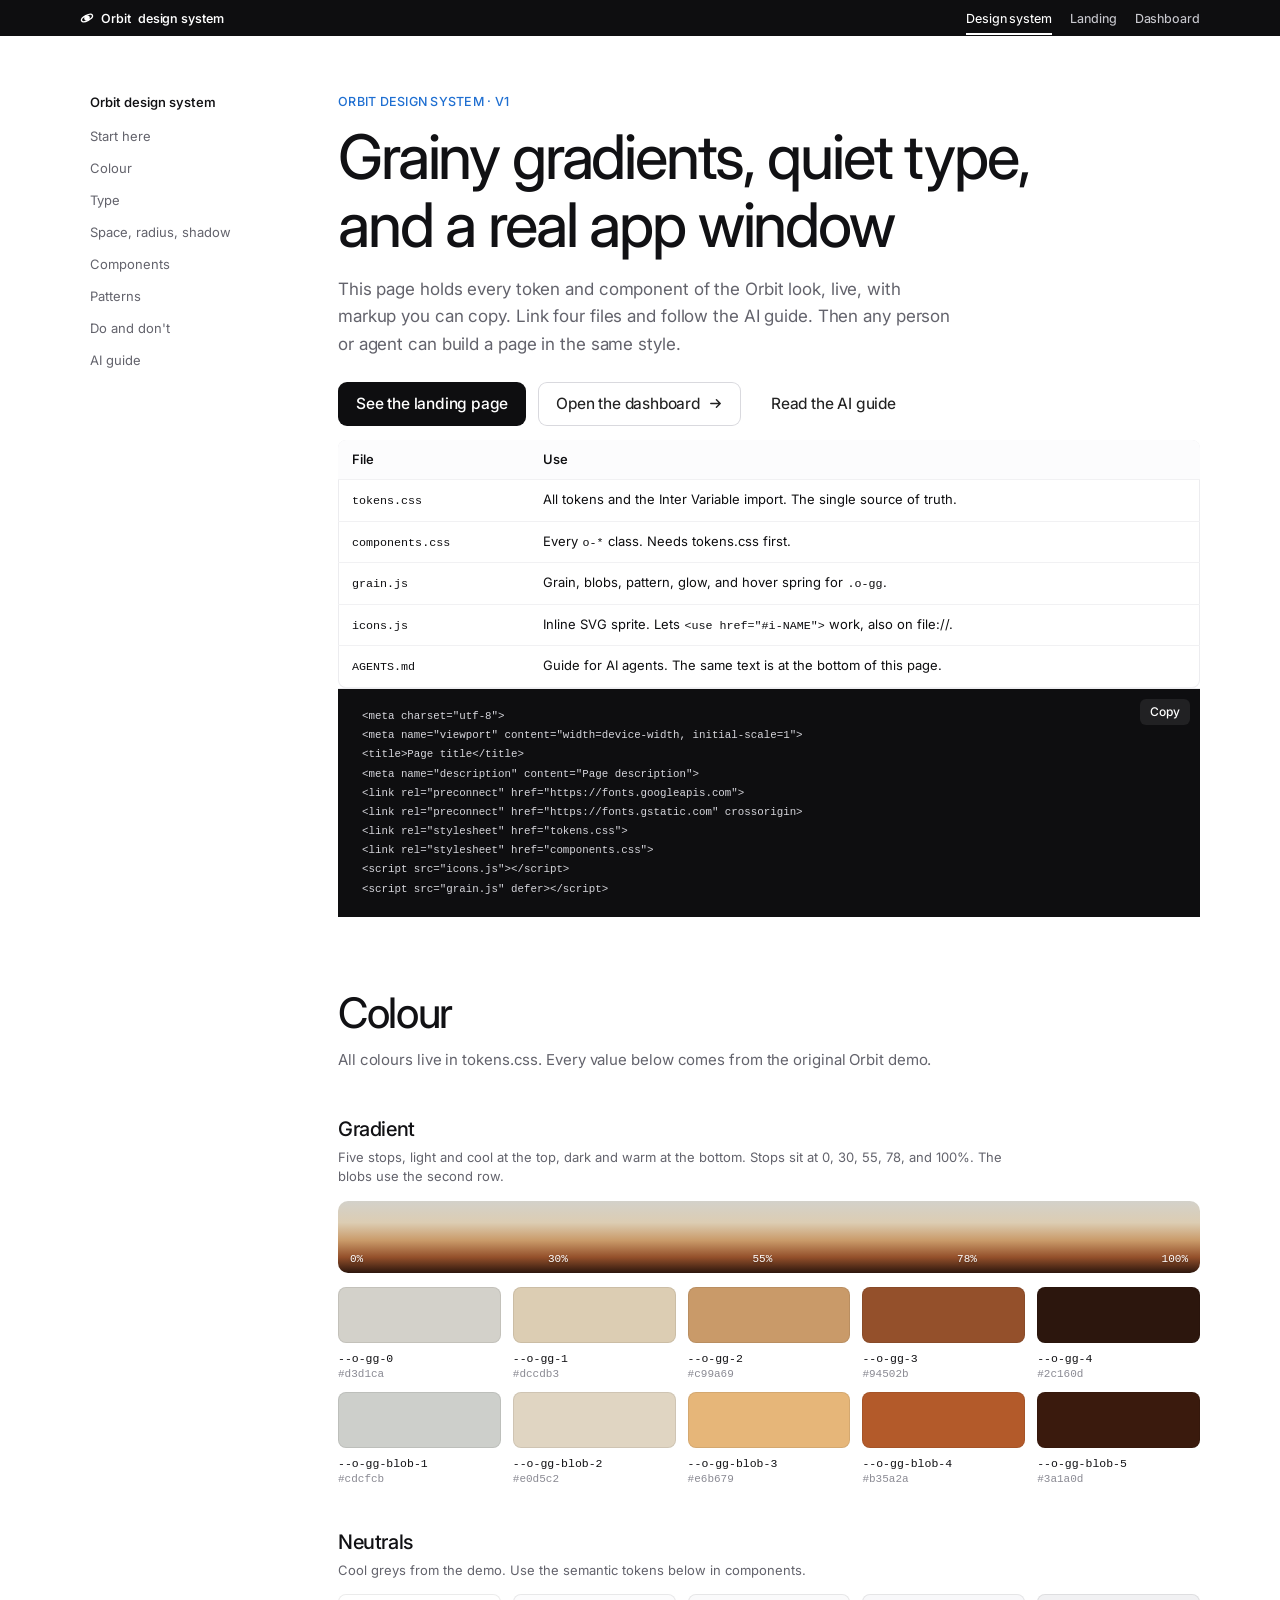
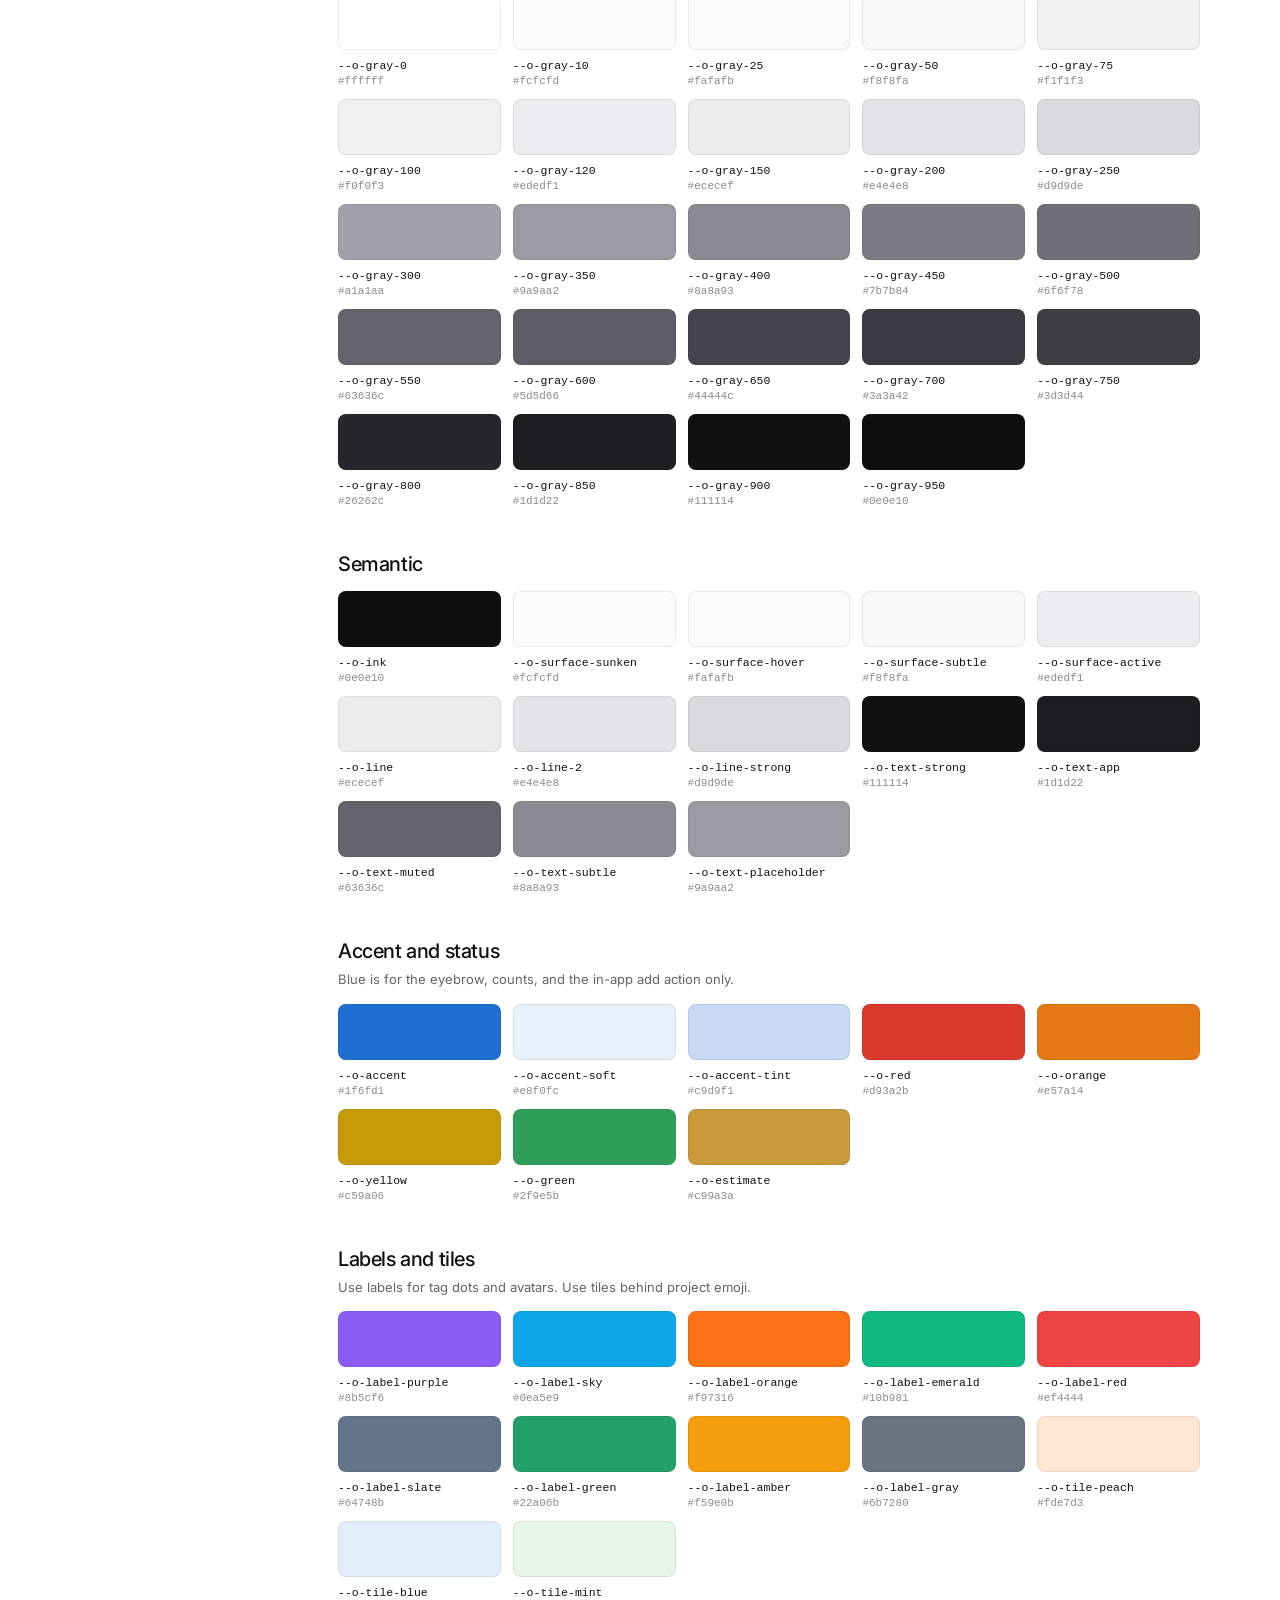
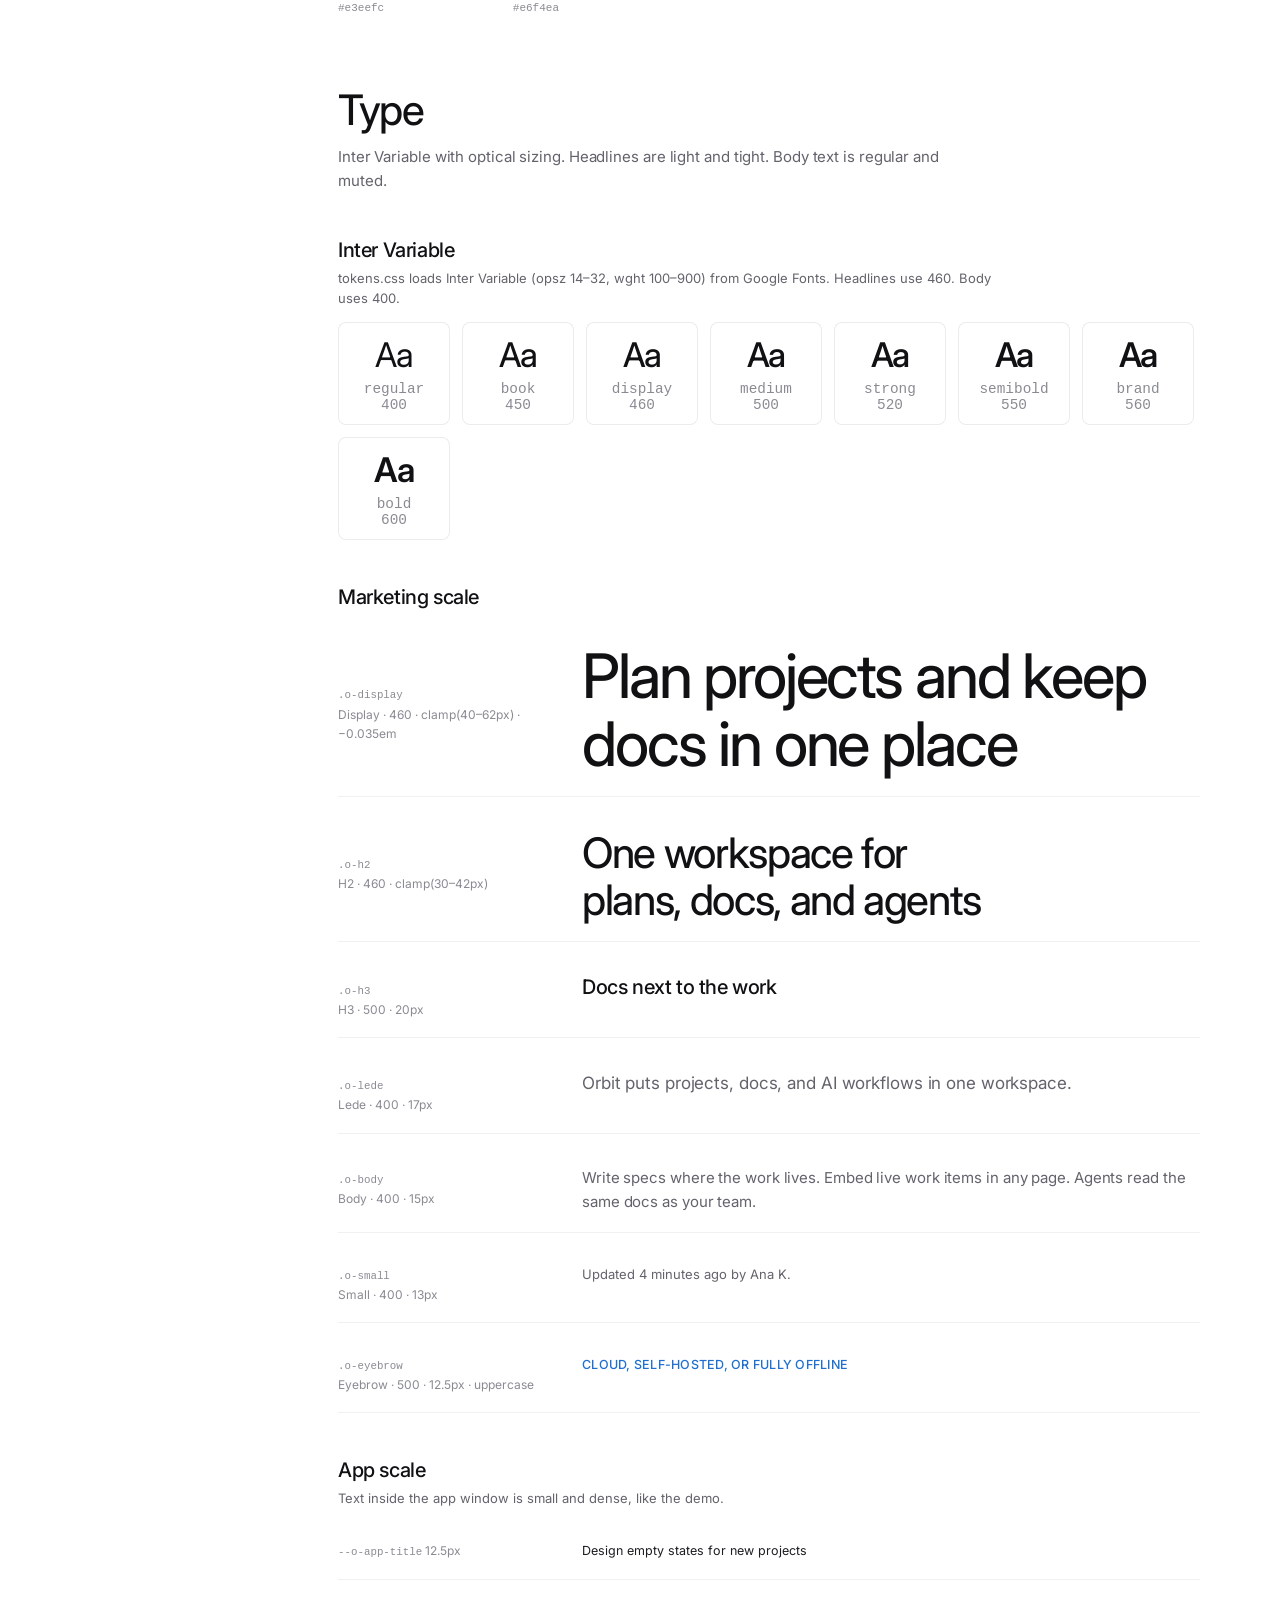
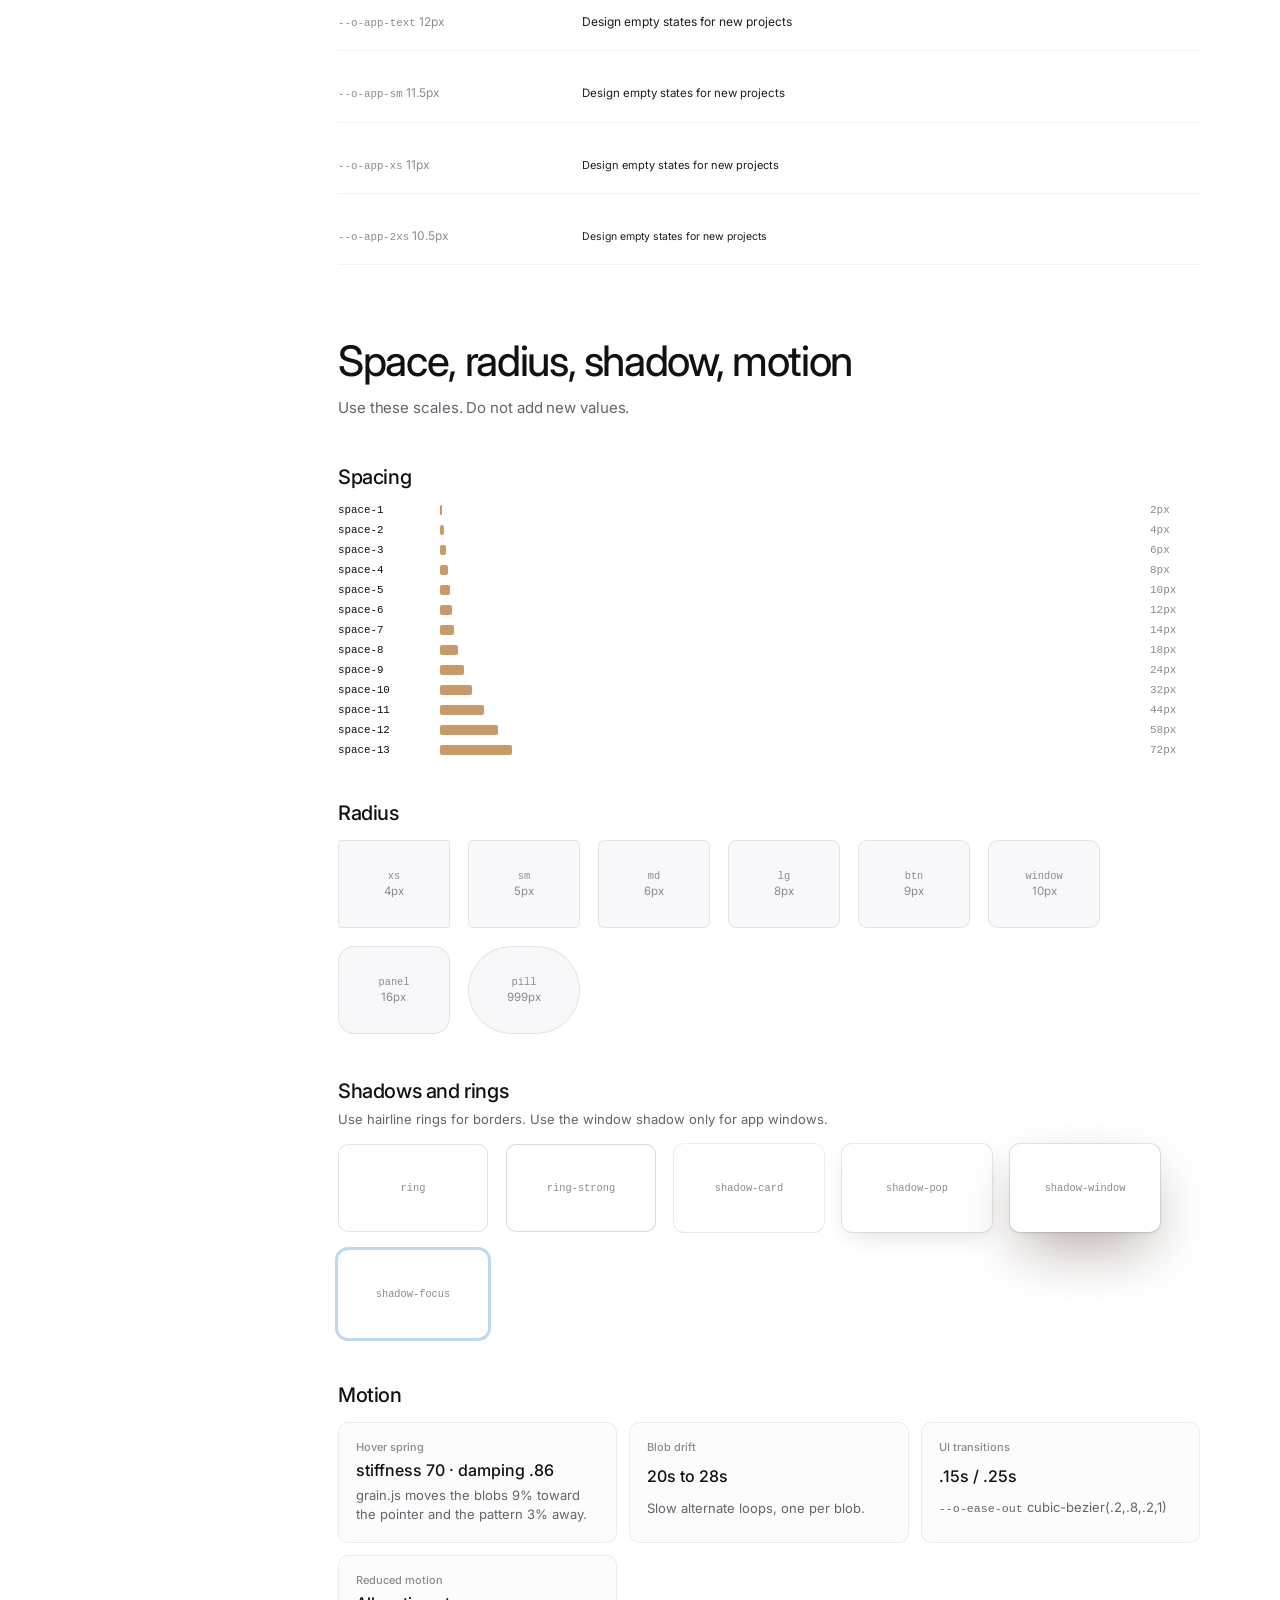
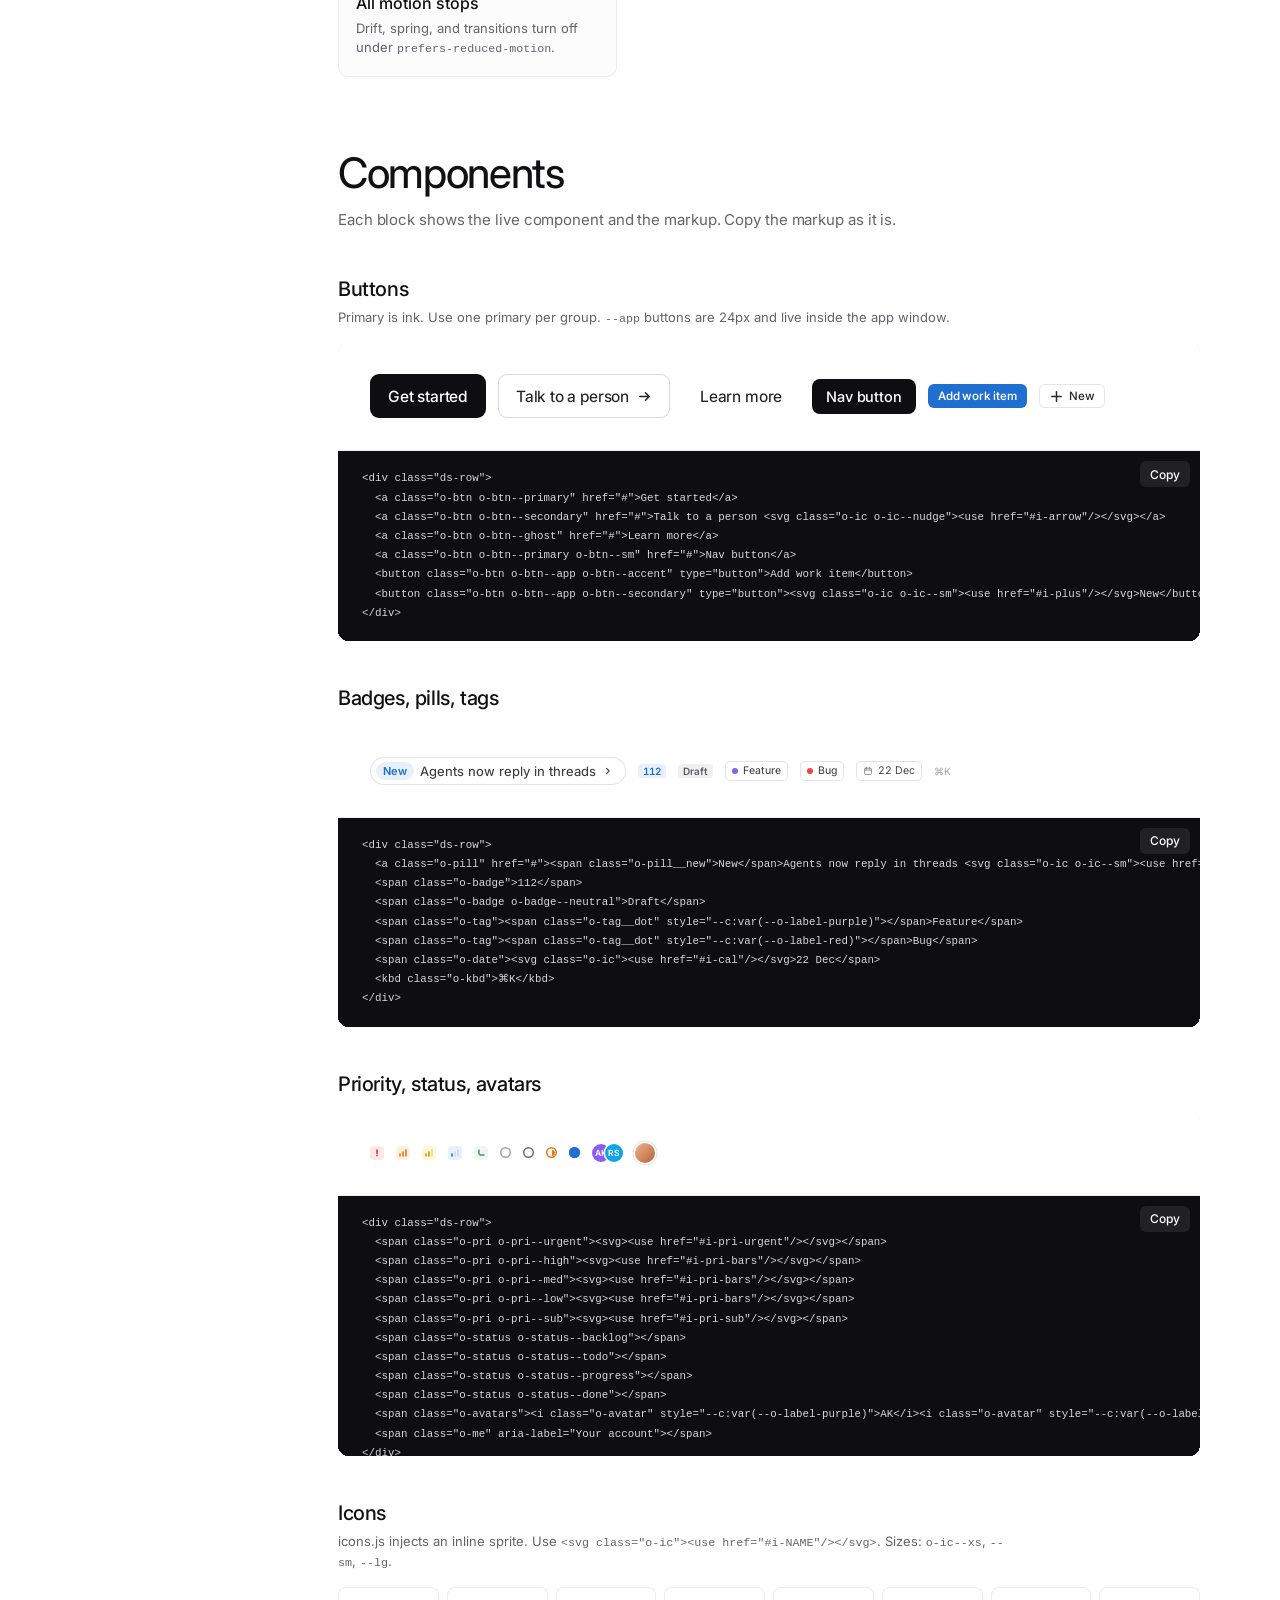
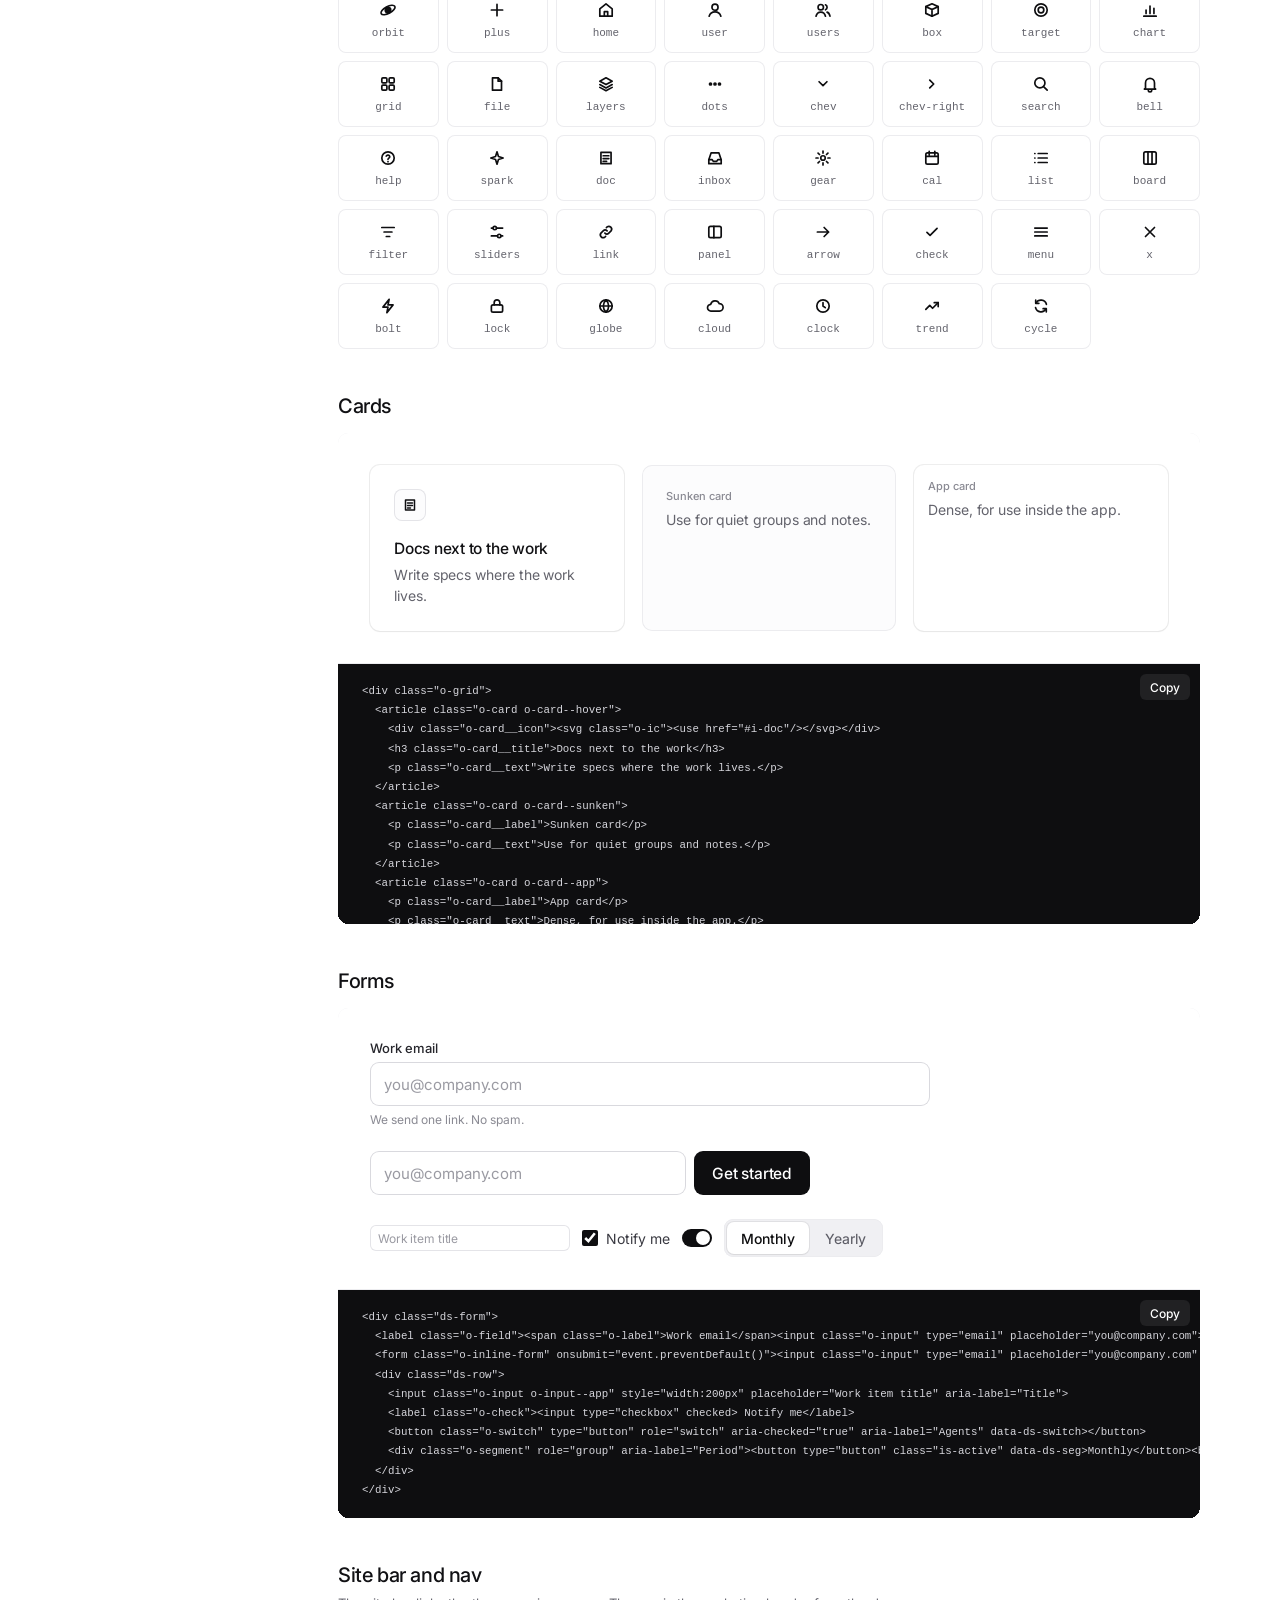
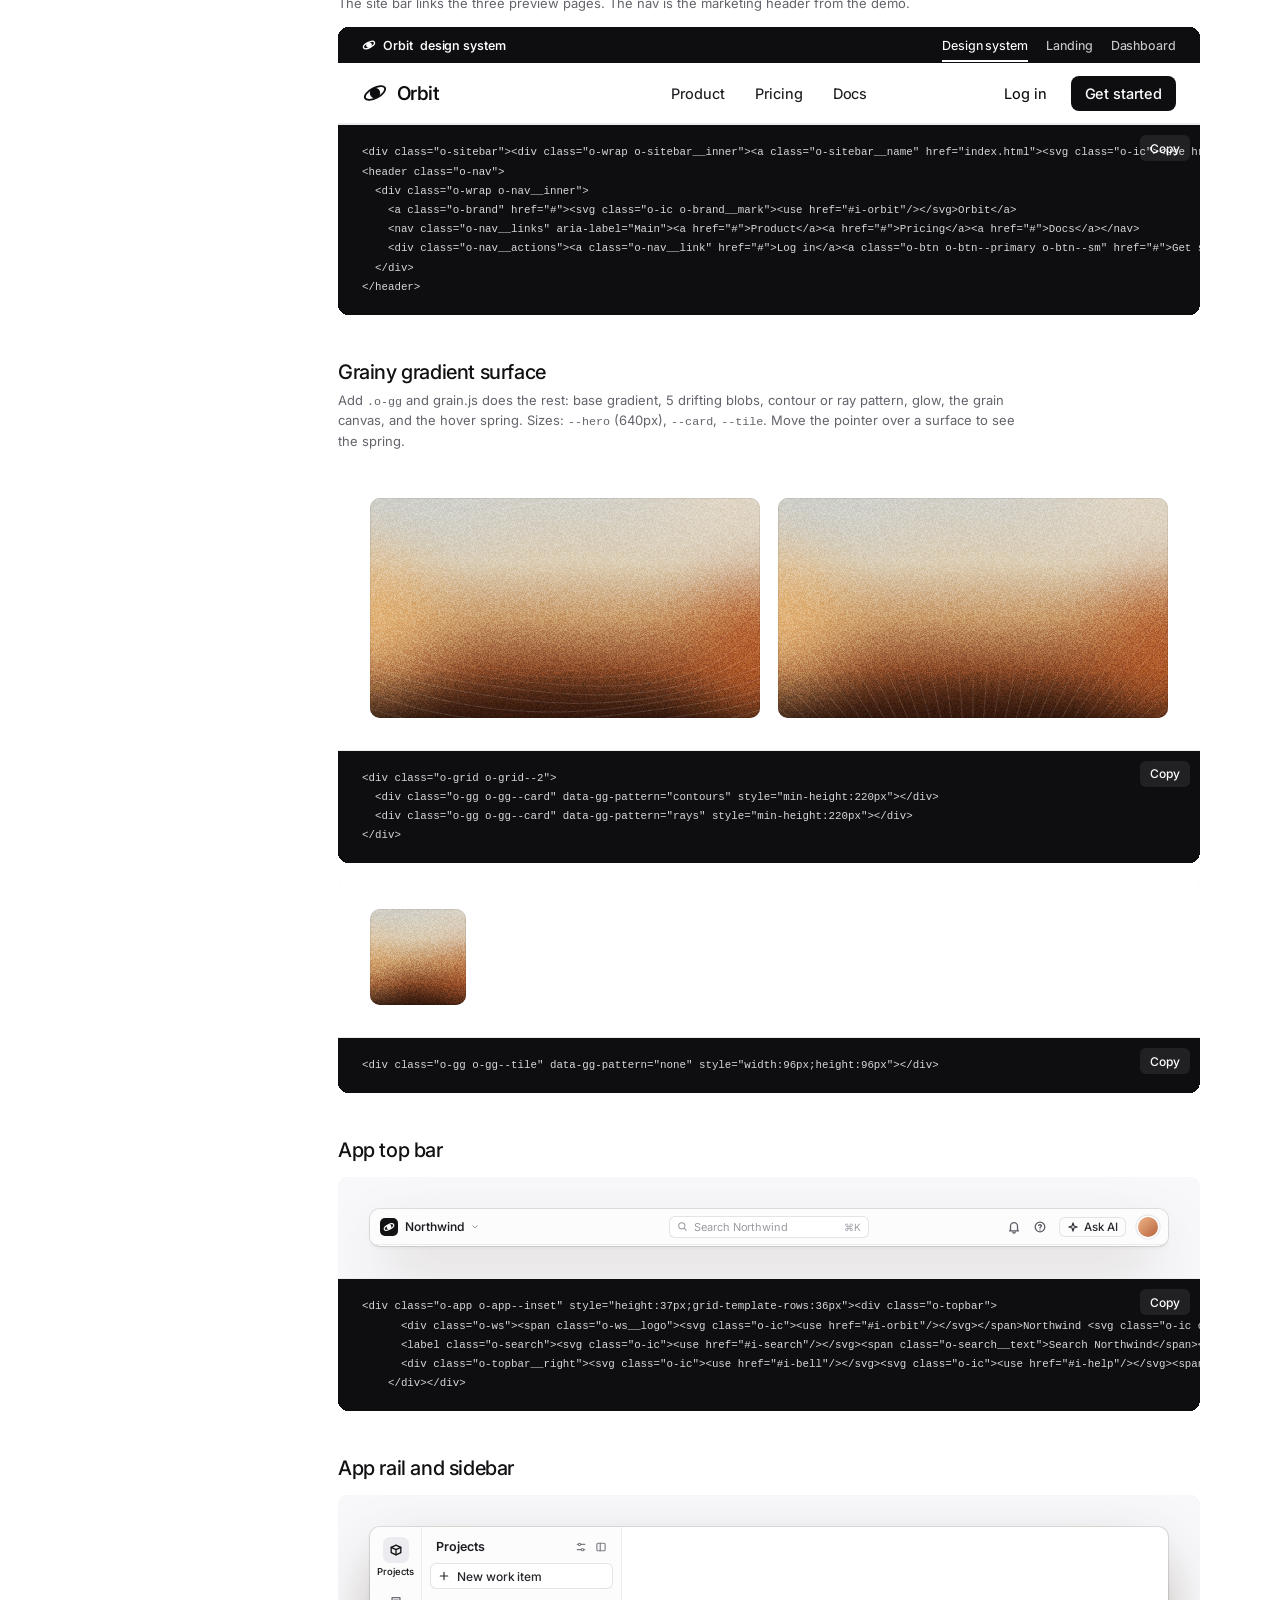
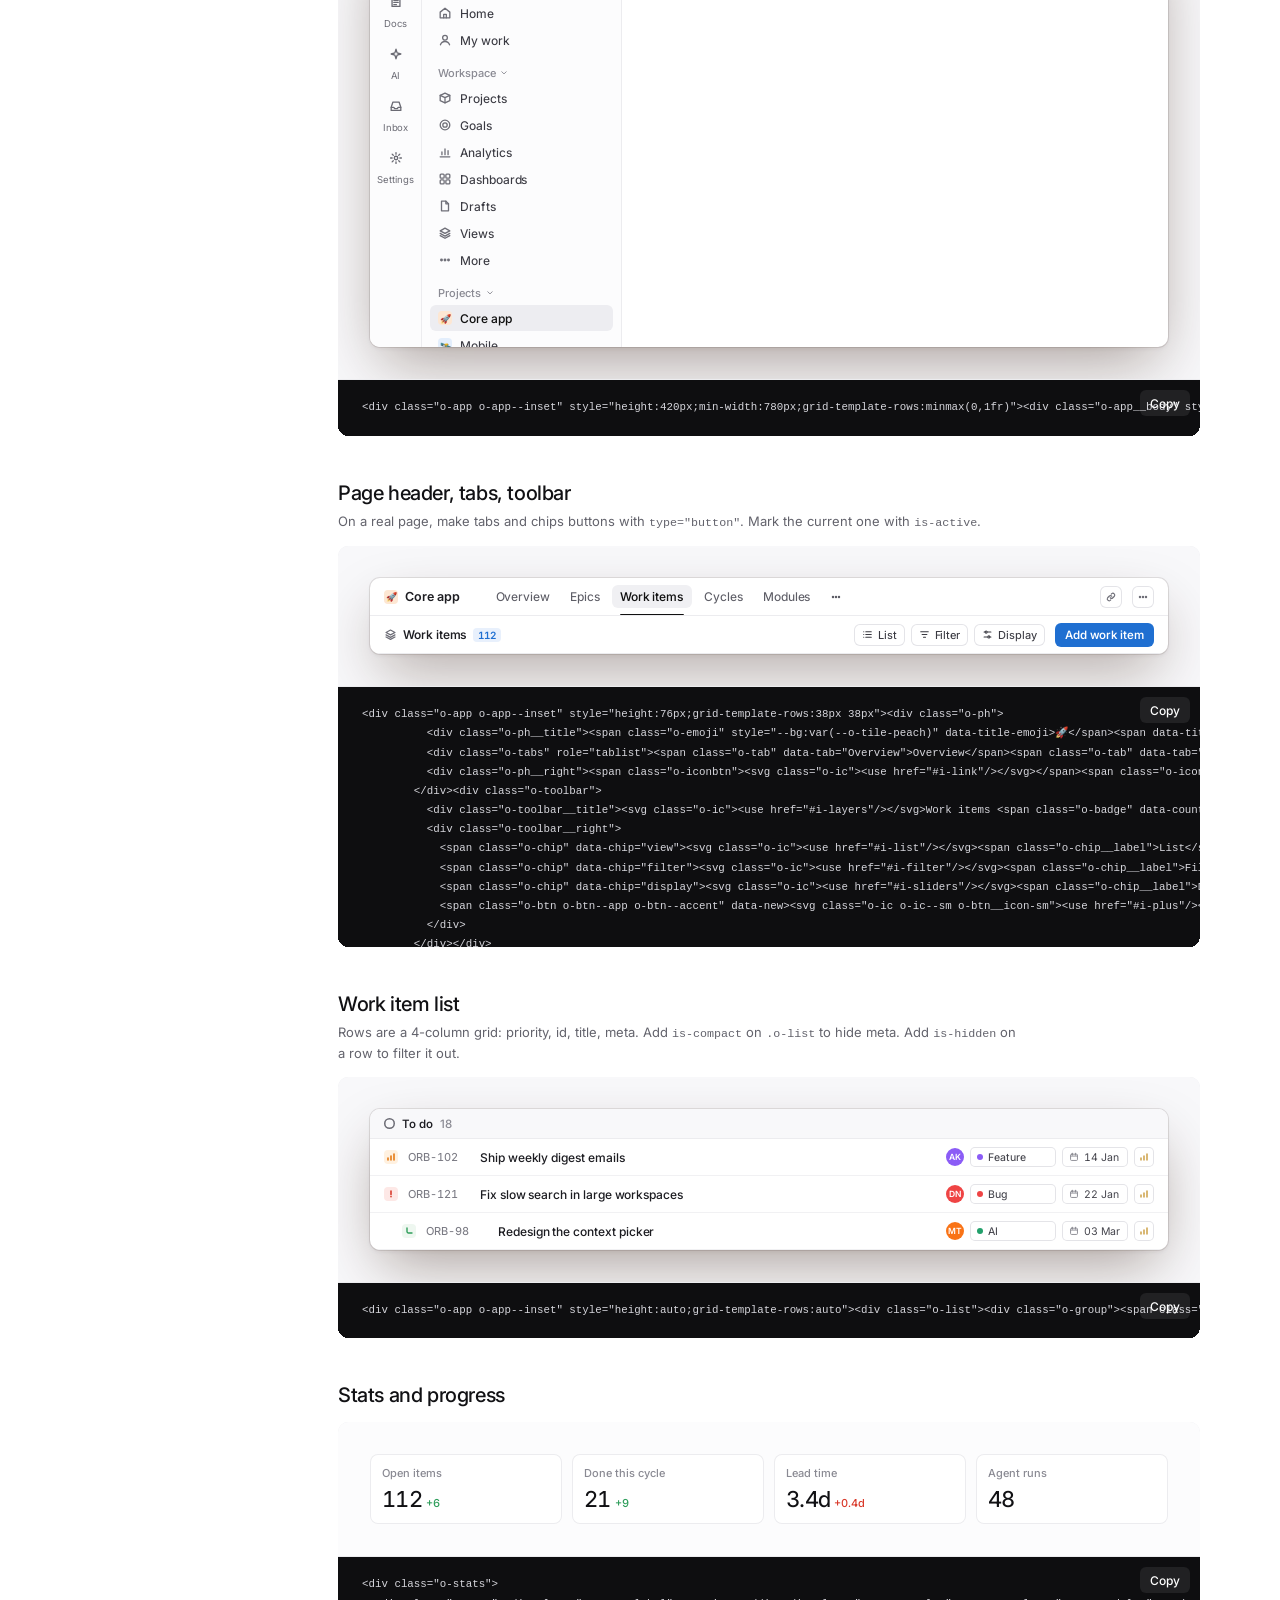
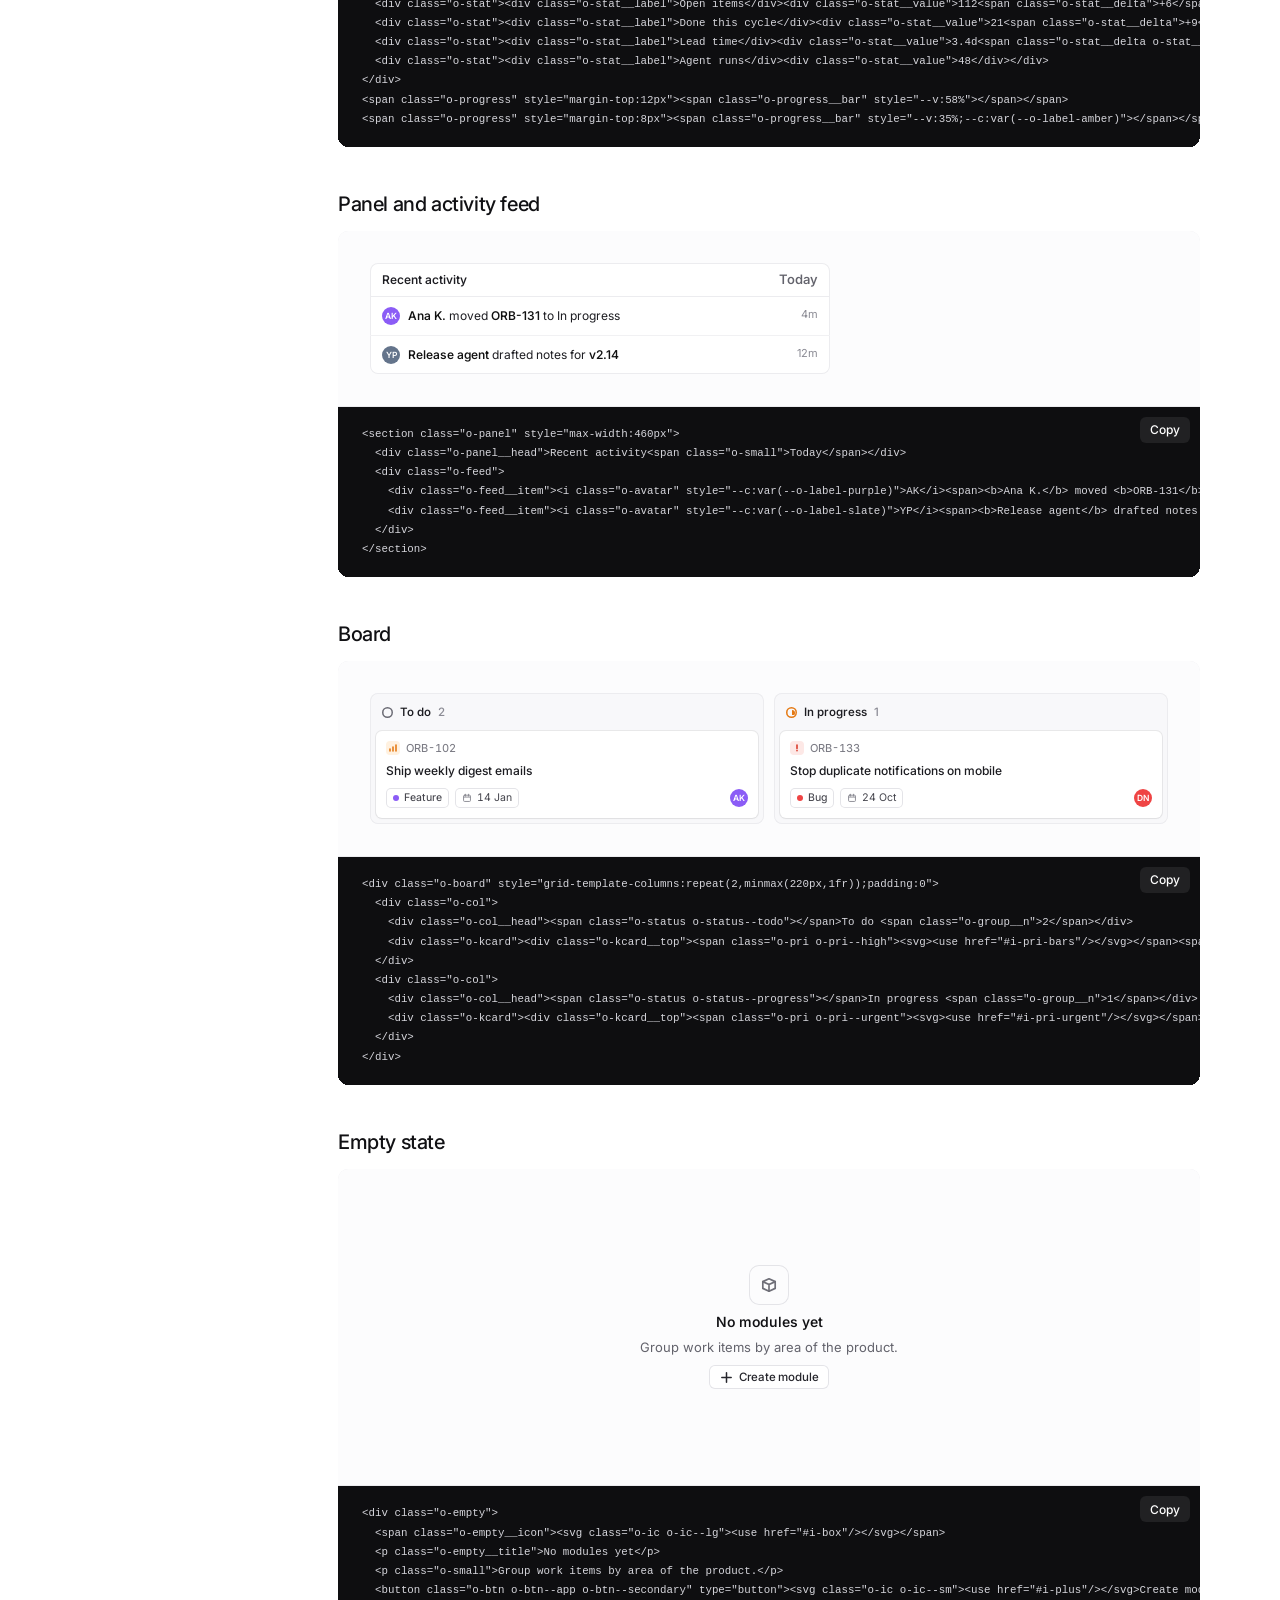
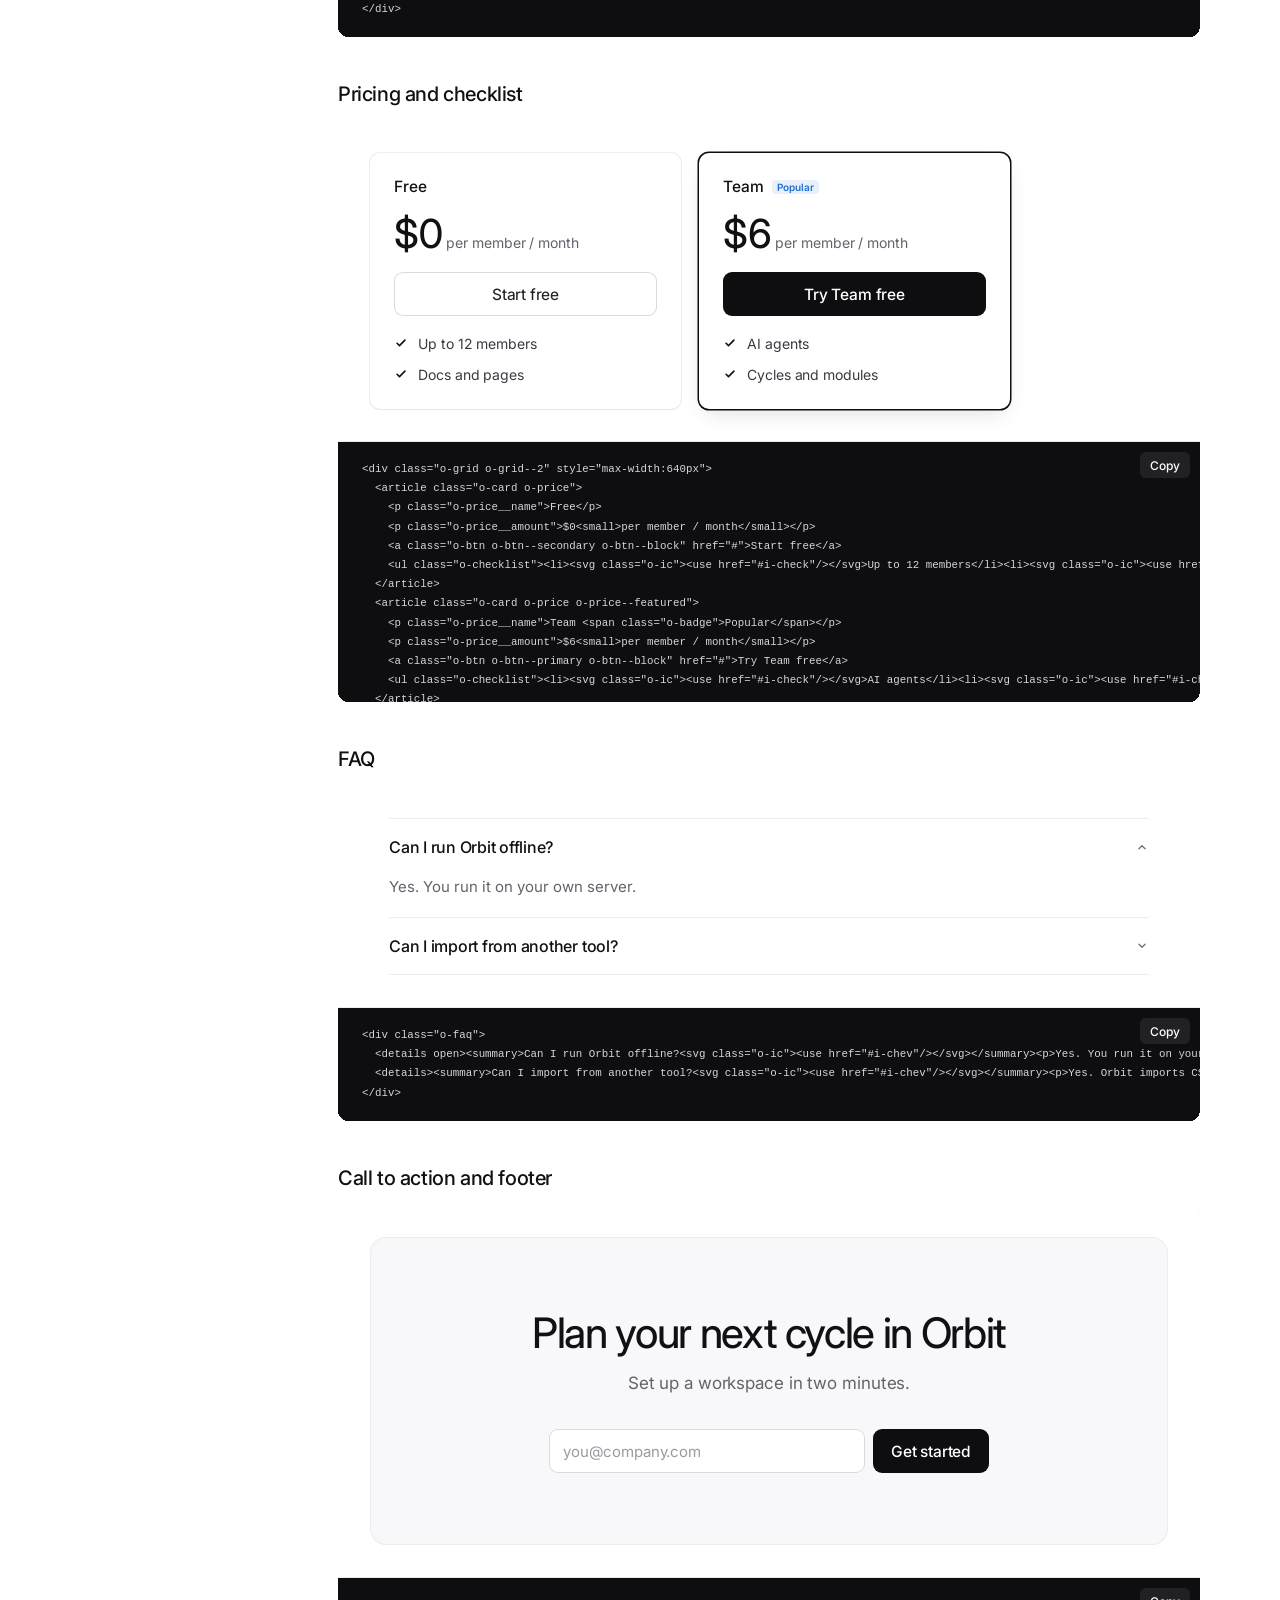
==== index.html @ f764a45e "Orbit design system: tokens, components, docs, landing and dashboard previews" ====
<!doctype html>
<html lang="en">
<head>
<meta charset="utf-8">
<meta name="viewport" content="width=device-width, initial-scale=1">
<title>Orbit design system</title>
<meta name="description" content="Tokens, components, and rules for the Orbit look: grainy gradients, Inter Variable, and an HTML app window.">
<link rel="preconnect" href="https://fonts.googleapis.com">
<link rel="preconnect" href="https://fonts.gstatic.com" crossorigin>
<link rel="stylesheet" href="tokens.css">
<link rel="stylesheet" href="components.css">
<script src="icons.js"></script>
<script src="grain.js" defer></script>
<style>
.ds { display: grid; grid-template-columns: 200px minmax(0, 1fr); gap: var(--o-space-12); padding-bottom: var(--o-space-13); }
.ds-toc { position: sticky; top: var(--o-space-9); align-self: start; display: grid; gap: var(--o-space-2); padding-top: var(--o-space-12); font-size: var(--o-small-size); }
.ds-toc a { padding: var(--o-space-3) var(--o-space-5); border-radius: var(--o-radius-md); color: var(--o-text-muted); }
.ds-toc a:hover { background: var(--o-surface-subtle); color: var(--o-ink); }
.ds-toc p { font-weight: var(--o-w-semibold); color: var(--o-text-strong); padding: 0 var(--o-space-5) var(--o-space-4); }
.ds-head { padding-top: var(--o-space-12); }
.ds-head .o-display { margin-top: var(--o-space-7); }
.ds-head .o-lede { margin-top: var(--o-space-8); max-width: 620px; text-wrap: pretty; }
.ds-sec { padding-top: var(--o-space-13); scroll-margin-top: var(--o-space-6); }
.ds-intro { margin-top: var(--o-space-6); max-width: 640px; }
.ds-sub { margin-top: var(--o-space-11); }
.ds-desc { margin-top: var(--o-space-3); max-width: 680px; }
.ds-sub > .ds-ex, .ds-sub > .ds-sws, .ds-sub > .ds-ramp, .ds-sub > div:not(.ds-desc) { margin-top: var(--o-space-7); }
.ds-ex { border-radius: var(--o-radius-window); box-shadow: inset 0 0 0 1px var(--o-line); overflow: hidden; margin-top: var(--o-space-7); }
.ds-ex__live { padding: var(--o-space-10); background: var(--o-surface); min-width: 0; overflow-x: auto; }
.ds-ex__live--grey { background: var(--o-surface-subtle); }
.ds-ex__live--app { background: var(--o-surface-sunken); font-size: var(--o-app-text); color: var(--o-text-app); }
.ds-ex__live--flush { padding: 0; }
.ds-note { padding: var(--o-space-5) var(--o-space-8); font-size: var(--o-small-size); color: var(--o-text-muted); border-top: 1px solid var(--o-line); }
.ds-code { position: relative; border-top: 1px solid var(--o-line); background: var(--o-gray-950); }
.ds-code pre { max-height: 260px; overflow: auto; padding: var(--o-space-8) var(--o-space-9); font: 12px/1.6 ui-monospace, "SF Mono", Menlo, Consolas, monospace; color: #d6d6dc; tab-size: 2; }
.ds-copy { position: absolute; top: var(--o-space-5); right: var(--o-space-5); height: 26px; padding: 0 var(--o-space-5); border-radius: var(--o-radius-md); background: rgba(255,255,255,.08); color: #fff; font-size: 12px; font-weight: var(--o-w-medium); }
.ds-copy:hover { background: rgba(255,255,255,.16); }
.ds-row { display: flex; flex-wrap: wrap; align-items: center; gap: var(--o-space-6); }
.ds-form { display: grid; gap: var(--o-space-9); max-width: 560px; }
.ds-form .o-inline-form { margin: 0; }
.ds-sws { display: grid; grid-template-columns: repeat(auto-fill, minmax(150px, 1fr)); gap: var(--o-space-6); }
.ds-sw { display: grid; gap: 3px; font-size: 12px; }
.ds-sw__chip { height: 56px; border-radius: var(--o-radius-lg); box-shadow: inset 0 0 0 1px rgba(0,0,0,.08); margin-bottom: var(--o-space-3); }
.ds-sw__name { font-family: ui-monospace, Menlo, monospace; font-size: 11.5px; color: var(--o-text-strong); }
.ds-sw__val { font-family: ui-monospace, Menlo, monospace; font-size: 11px; color: var(--o-text-subtle); word-break: break-all; }
.ds-ramp { height: 72px; border-radius: var(--o-radius-window); display: flex; justify-content: space-between; align-items: flex-end; padding: var(--o-space-4) var(--o-space-6); color: #fff; font: 11px ui-monospace, Menlo, monospace; text-shadow: 0 1px 2px rgba(0,0,0,.3); }
.ds-type { display: grid; grid-template-columns: 220px minmax(0, 1fr); gap: var(--o-space-9); align-items: baseline; padding: var(--o-space-8) 0; border-bottom: 1px solid var(--o-line-soft); }
.ds-type__meta { font-size: 12px; color: var(--o-text-subtle); line-height: 1.6; }
.ds-weights { display: flex; flex-wrap: wrap; gap: var(--o-space-6); }
.ds-weight { display: grid; justify-items: center; text-align: center; gap: var(--o-space-3); width: 112px; padding: var(--o-space-6) 0; border-radius: var(--o-radius-lg); box-shadow: inset 0 0 0 1px var(--o-line); }
.ds-weight span { font-size: 34px; letter-spacing: -0.03em; color: var(--o-text-strong); }
.ds-weight code { font-size: 11px; color: var(--o-text-subtle); }
.ds-spaces { display: grid; gap: var(--o-space-4); }
.ds-space { display: grid; grid-template-columns: 90px 1fr 50px; align-items: center; gap: var(--o-space-6); font-size: 12px; }
.ds-space__bar { height: 10px; border-radius: 2px; background: var(--o-gg-2); }
.ds-boxes { display: flex; flex-wrap: wrap; gap: var(--o-space-8); }
.ds-box { width: 112px; height: 88px; display: grid; place-content: center; justify-items: center; gap: 2px; background: var(--o-surface-subtle); box-shadow: inset 0 0 0 1px var(--o-line-2); font-size: 11.5px; color: var(--o-text-subtle); }
.ds-box--sh { background: #fff; border-radius: var(--o-radius-window); width: 150px; }
.ds-motion { display: grid; grid-template-columns: repeat(auto-fit, minmax(220px, 1fr)); gap: var(--o-space-6); }
.ds-motion .o-card { padding: var(--o-space-8); display: grid; gap: var(--o-space-3); }
.ds-icons { display: grid; grid-template-columns: repeat(auto-fill, minmax(96px, 1fr)); gap: var(--o-space-4); }
.ds-icon { display: grid; justify-items: center; gap: var(--o-space-4); padding: var(--o-space-7) var(--o-space-3); border-radius: var(--o-radius-lg); box-shadow: inset 0 0 0 1px var(--o-line); font: 11px ui-monospace, Menlo, monospace; color: var(--o-text-muted); }
.ds-icon .o-ic { width: 18px; height: 18px; color: var(--o-ink); }
.ds-hero { border-radius: var(--o-radius-window); box-shadow: inset 0 0 0 1px var(--o-line); overflow: hidden; margin-top: var(--o-space-7); }
.ds-hero .o-wrap { width: calc(100% - 2 * var(--o-space-10)); }
.ds-hero + .ds-code { border-radius: 0 0 var(--o-radius-window) var(--o-radius-window); margin-top: -1px; }
.ds-rules { display: grid; gap: var(--o-space-6); margin-top: var(--o-space-9); }
.ds-rule { display: grid; grid-template-columns: 1fr 1fr; gap: var(--o-space-6); }
.ds-do, .ds-dont { padding: var(--o-space-7) var(--o-space-8); border-radius: var(--o-radius-lg); font-size: 14px; line-height: 1.5; color: var(--o-text-2); box-shadow: inset 3px 0 0 var(--c), inset 0 0 0 1px var(--o-line); }
.ds-do { --c: var(--o-green); } .ds-dont { --c: var(--o-red); }
.ds-do b, .ds-dont b { display: block; font-size: 12px; text-transform: uppercase; letter-spacing: .06em; color: var(--c); margin-bottom: var(--o-space-2); }
.ds-table { overflow-x: auto; margin-top: var(--o-space-7); border-radius: var(--o-radius-lg); box-shadow: inset 0 0 0 1px var(--o-line); }
.ds-table table { width: 100%; border-collapse: collapse; font-size: 13px; }
.ds-table th, .ds-table td { text-align: left; vertical-align: top; padding: var(--o-space-5) var(--o-space-7); border-bottom: 1px solid var(--o-line-soft); line-height: 1.5; }
.ds-table th { font-weight: var(--o-w-semibold); background: var(--o-surface-sunken); }
.ds code, .ds-md code { font-family: ui-monospace, Menlo, monospace; font-size: .9em; }
.ds-md { margin-top: var(--o-space-9); padding: var(--o-space-10); border-radius: var(--o-radius-window); box-shadow: inset 0 0 0 1px var(--o-line); font-size: 14.5px; line-height: 1.6; color: var(--o-text-2); }
.ds-md > * + * { margin-top: var(--o-space-6); }
.ds-md h2 { font-size: 24px; font-weight: var(--o-w-display); letter-spacing: -0.02em; color: var(--o-text-strong); }
.ds-md h3 { font-size: 17px; font-weight: var(--o-w-medium); color: var(--o-text-strong); margin-top: var(--o-space-10); }
.ds-md ul, .ds-md ol { padding-left: 20px; display: grid; grid-template-columns: minmax(0, 1fr); gap: var(--o-space-3); }
.ds-md { overflow-wrap: anywhere; min-width: 0; }
.ds-md pre { overflow-wrap: normal; }
.ds-md td:first-child { overflow-wrap: normal; min-width: 96px; }
main { min-width: 0; }
.ds-md p code, .ds-md li code, .ds-md td code { background: var(--o-surface-subtle); padding: 1px 4px; border-radius: 4px; }
.ds-md .ds-code { border-radius: var(--o-radius-lg); border: 0; }
.ds-actions { display: flex; flex-wrap: wrap; gap: var(--o-space-6); margin-top: var(--o-space-9); }
@media (max-width: 960px) {
  .ds { grid-template-columns: minmax(0, 1fr); gap: 0; }
  .ds-toc { position: static; display: flex; flex-wrap: wrap; padding-top: var(--o-space-9); }
  .ds-toc p { display: none; }
}
@media (max-width: 640px) {
  .ds-type { grid-template-columns: minmax(0, 1fr); gap: var(--o-space-4); }
  .ds-rule { grid-template-columns: minmax(0, 1fr); }
  .ds-ex__live { padding: var(--o-space-8); }
  .ds-ex__live--flush { padding: 0; }
  .ds-md { padding: var(--o-space-8); }
  .ds-hero .o-wrap { width: calc(100% - 2 * var(--o-space-6)); }
}
</style>
</head>
<body>
<div class="o-sitebar"><div class="o-wrap o-sitebar__inner"><a class="o-sitebar__name" href="index.html"><svg class="o-ic"><use href="#i-orbit"/></svg>Orbit <span>design system</span></a><a class="o-sitebar__link is-active" href="index.html" aria-current="page">Design system</a><a class="o-sitebar__link" href="landing.html">Landing</a><a class="o-sitebar__link" href="dashboard.html">Dashboard</a></div></div>
<div class="o-wrap ds">
  <nav class="ds-toc" aria-label="On this page"><p>Orbit design system</p><a href="#start">Start here</a><a href="#colour">Colour</a><a href="#type">Type</a><a href="#scales">Space, radius, shadow</a><a href="#components">Components</a><a href="#patterns">Patterns</a><a href="#rules">Do and don't</a><a href="#ai">AI guide</a></nav>
  <main><header class="ds-head" id="start">
      <p class="o-eyebrow">Orbit design system · v1</p>
      <h1 class="o-display">Grainy gradients, quiet type, and a real app window</h1>
      <p class="o-lede">This page holds every token and component of the Orbit look, live, with markup you can copy. Link four files and follow the AI guide. Then any person or agent can build a page in the same style.</p>
      <div class="ds-actions">
        <a class="o-btn o-btn--primary" href="landing.html">See the landing page</a>
        <a class="o-btn o-btn--secondary" href="dashboard.html">Open the dashboard <svg class="o-ic o-ic--nudge"><use href="#i-arrow"/></svg></a>
        <a class="o-btn o-btn--ghost" href="#ai">Read the AI guide</a>
      </div>
      <div class="ds-table"><table><thead><tr><th>File</th><th>Use</th></tr></thead><tbody><tr><td><code>tokens.css</code></td><td>All tokens and the Inter Variable import. The single source of truth.</td></tr><tr><td><code>components.css</code></td><td>Every <code>o-*</code> class. Needs tokens.css first.</td></tr><tr><td><code>grain.js</code></td><td>Grain, blobs, pattern, glow, and hover spring for <code>.o-gg</code>.</td></tr><tr><td><code>icons.js</code></td><td>Inline SVG sprite. Lets <code>&lt;use href="#i-NAME"&gt;</code> work, also on file://.</td></tr><tr><td><code>AGENTS.md</code></td><td>Guide for AI agents. The same text is at the bottom of this page.</td></tr></tbody></table></div>
      <div class="ds-code"><button class="ds-copy" type="button">Copy</button><pre><code>&lt;meta charset="utf-8"&gt;
&lt;meta name="viewport" content="width=device-width, initial-scale=1"&gt;
&lt;title&gt;Page title&lt;/title&gt;
&lt;meta name="description" content="Page description"&gt;
&lt;link rel="preconnect" href="https://fonts.googleapis.com"&gt;
&lt;link rel="preconnect" href="https://fonts.gstatic.com" crossorigin&gt;
&lt;link rel="stylesheet" href="tokens.css"&gt;
&lt;link rel="stylesheet" href="components.css"&gt;
&lt;script src="icons.js"&gt;&lt;/script&gt;
&lt;script src="grain.js" defer&gt;&lt;/script&gt;</code></pre></div>
    </header><section class="ds-sec" id="colour"><h2 class="o-h2 ds-h2">Colour</h2><p class="o-body ds-intro">All colours live in tokens.css. Every value below comes from the original Orbit demo.</p><div class="ds-sub"><h3 class="o-h3">Gradient</h3><p class="o-small ds-desc">Five stops, light and cool at the top, dark and warm at the bottom. Stops sit at 0, 30, 55, 78, and 100%. The blobs use the second row.</p><div class="ds-ramp" style="background:var(--o-gg-base)"><span>0%</span><span>30%</span><span>55%</span><span>78%</span><span>100%</span></div><div class="ds-sws"><div class="ds-sw"><span class="ds-sw__chip" style="background:var(--o-gg-0)"></span><span class="ds-sw__name">--o-gg-0</span><span class="ds-sw__val">#d3d1ca</span></div><div class="ds-sw"><span class="ds-sw__chip" style="background:var(--o-gg-1)"></span><span class="ds-sw__name">--o-gg-1</span><span class="ds-sw__val">#dccdb3</span></div><div class="ds-sw"><span class="ds-sw__chip" style="background:var(--o-gg-2)"></span><span class="ds-sw__name">--o-gg-2</span><span class="ds-sw__val">#c99a69</span></div><div class="ds-sw"><span class="ds-sw__chip" style="background:var(--o-gg-3)"></span><span class="ds-sw__name">--o-gg-3</span><span class="ds-sw__val">#94502b</span></div><div class="ds-sw"><span class="ds-sw__chip" style="background:var(--o-gg-4)"></span><span class="ds-sw__name">--o-gg-4</span><span class="ds-sw__val">#2c160d</span></div><div class="ds-sw"><span class="ds-sw__chip" style="background:var(--o-gg-blob-1)"></span><span class="ds-sw__name">--o-gg-blob-1</span><span class="ds-sw__val">#cdcfcb</span></div><div class="ds-sw"><span class="ds-sw__chip" style="background:var(--o-gg-blob-2)"></span><span class="ds-sw__name">--o-gg-blob-2</span><span class="ds-sw__val">#e0d5c2</span></div><div class="ds-sw"><span class="ds-sw__chip" style="background:var(--o-gg-blob-3)"></span><span class="ds-sw__name">--o-gg-blob-3</span><span class="ds-sw__val">#e6b679</span></div><div class="ds-sw"><span class="ds-sw__chip" style="background:var(--o-gg-blob-4)"></span><span class="ds-sw__name">--o-gg-blob-4</span><span class="ds-sw__val">#b35a2a</span></div><div class="ds-sw"><span class="ds-sw__chip" style="background:var(--o-gg-blob-5)"></span><span class="ds-sw__name">--o-gg-blob-5</span><span class="ds-sw__val">#3a1a0d</span></div></div></div><div class="ds-sub"><h3 class="o-h3">Neutrals</h3><p class="o-small ds-desc">Cool greys from the demo. Use the semantic tokens below in components.</p><div class="ds-sws"><div class="ds-sw"><span class="ds-sw__chip" style="background:var(--o-gray-0)"></span><span class="ds-sw__name">--o-gray-0</span><span class="ds-sw__val">#ffffff</span></div><div class="ds-sw"><span class="ds-sw__chip" style="background:var(--o-gray-10)"></span><span class="ds-sw__name">--o-gray-10</span><span class="ds-sw__val">#fcfcfd</span></div><div class="ds-sw"><span class="ds-sw__chip" style="background:var(--o-gray-25)"></span><span class="ds-sw__name">--o-gray-25</span><span class="ds-sw__val">#fafafb</span></div><div class="ds-sw"><span class="ds-sw__chip" style="background:var(--o-gray-50)"></span><span class="ds-sw__name">--o-gray-50</span><span class="ds-sw__val">#f8f8fa</span></div><div class="ds-sw"><span class="ds-sw__chip" style="background:var(--o-gray-75)"></span><span class="ds-sw__name">--o-gray-75</span><span class="ds-sw__val">#f1f1f3</span></div><div class="ds-sw"><span class="ds-sw__chip" style="background:var(--o-gray-100)"></span><span class="ds-sw__name">--o-gray-100</span><span class="ds-sw__val">#f0f0f3</span></div><div class="ds-sw"><span class="ds-sw__chip" style="background:var(--o-gray-120)"></span><span class="ds-sw__name">--o-gray-120</span><span class="ds-sw__val">#ededf1</span></div><div class="ds-sw"><span class="ds-sw__chip" style="background:var(--o-gray-150)"></span><span class="ds-sw__name">--o-gray-150</span><span class="ds-sw__val">#ececef</span></div><div class="ds-sw"><span class="ds-sw__chip" style="background:var(--o-gray-200)"></span><span class="ds-sw__name">--o-gray-200</span><span class="ds-sw__val">#e4e4e8</span></div><div class="ds-sw"><span class="ds-sw__chip" style="background:var(--o-gray-250)"></span><span class="ds-sw__name">--o-gray-250</span><span class="ds-sw__val">#d9d9de</span></div><div class="ds-sw"><span class="ds-sw__chip" style="background:var(--o-gray-300)"></span><span class="ds-sw__name">--o-gray-300</span><span class="ds-sw__val">#a1a1aa</span></div><div class="ds-sw"><span class="ds-sw__chip" style="background:var(--o-gray-350)"></span><span class="ds-sw__name">--o-gray-350</span><span class="ds-sw__val">#9a9aa2</span></div><div class="ds-sw"><span class="ds-sw__chip" style="background:var(--o-gray-400)"></span><span class="ds-sw__name">--o-gray-400</span><span class="ds-sw__val">#8a8a93</span></div><div class="ds-sw"><span class="ds-sw__chip" style="background:var(--o-gray-450)"></span><span class="ds-sw__name">--o-gray-450</span><span class="ds-sw__val">#7b7b84</span></div><div class="ds-sw"><span class="ds-sw__chip" style="background:var(--o-gray-500)"></span><span class="ds-sw__name">--o-gray-500</span><span class="ds-sw__val">#6f6f78</span></div><div class="ds-sw"><span class="ds-sw__chip" style="background:var(--o-gray-550)"></span><span class="ds-sw__name">--o-gray-550</span><span class="ds-sw__val">#63636c</span></div><div class="ds-sw"><span class="ds-sw__chip" style="background:var(--o-gray-600)"></span><span class="ds-sw__name">--o-gray-600</span><span class="ds-sw__val">#5d5d66</span></div><div class="ds-sw"><span class="ds-sw__chip" style="background:var(--o-gray-650)"></span><span class="ds-sw__name">--o-gray-650</span><span class="ds-sw__val">#44444c</span></div><div class="ds-sw"><span class="ds-sw__chip" style="background:var(--o-gray-700)"></span><span class="ds-sw__name">--o-gray-700</span><span class="ds-sw__val">#3a3a42</span></div><div class="ds-sw"><span class="ds-sw__chip" style="background:var(--o-gray-750)"></span><span class="ds-sw__name">--o-gray-750</span><span class="ds-sw__val">#3d3d44</span></div><div class="ds-sw"><span class="ds-sw__chip" style="background:var(--o-gray-800)"></span><span class="ds-sw__name">--o-gray-800</span><span class="ds-sw__val">#26262c</span></div><div class="ds-sw"><span class="ds-sw__chip" style="background:var(--o-gray-850)"></span><span class="ds-sw__name">--o-gray-850</span><span class="ds-sw__val">#1d1d22</span></div><div class="ds-sw"><span class="ds-sw__chip" style="background:var(--o-gray-900)"></span><span class="ds-sw__name">--o-gray-900</span><span class="ds-sw__val">#111114</span></div><div class="ds-sw"><span class="ds-sw__chip" style="background:var(--o-gray-950)"></span><span class="ds-sw__name">--o-gray-950</span><span class="ds-sw__val">#0e0e10</span></div></div></div><div class="ds-sub"><h3 class="o-h3">Semantic</h3><div class="ds-sws"><div class="ds-sw"><span class="ds-sw__chip" style="background:var(--o-ink)"></span><span class="ds-sw__name">--o-ink</span><span class="ds-sw__val">#0e0e10</span></div><div class="ds-sw"><span class="ds-sw__chip" style="background:var(--o-surface-sunken)"></span><span class="ds-sw__name">--o-surface-sunken</span><span class="ds-sw__val">#fcfcfd</span></div><div class="ds-sw"><span class="ds-sw__chip" style="background:var(--o-surface-hover)"></span><span class="ds-sw__name">--o-surface-hover</span><span class="ds-sw__val">#fafafb</span></div><div class="ds-sw"><span class="ds-sw__chip" style="background:var(--o-surface-subtle)"></span><span class="ds-sw__name">--o-surface-subtle</span><span class="ds-sw__val">#f8f8fa</span></div><div class="ds-sw"><span class="ds-sw__chip" style="background:var(--o-surface-active)"></span><span class="ds-sw__name">--o-surface-active</span><span class="ds-sw__val">#ededf1</span></div><div class="ds-sw"><span class="ds-sw__chip" style="background:var(--o-line)"></span><span class="ds-sw__name">--o-line</span><span class="ds-sw__val">#ececef</span></div><div class="ds-sw"><span class="ds-sw__chip" style="background:var(--o-line-2)"></span><span class="ds-sw__name">--o-line-2</span><span class="ds-sw__val">#e4e4e8</span></div><div class="ds-sw"><span class="ds-sw__chip" style="background:var(--o-line-strong)"></span><span class="ds-sw__name">--o-line-strong</span><span class="ds-sw__val">#d9d9de</span></div><div class="ds-sw"><span class="ds-sw__chip" style="background:var(--o-text-strong)"></span><span class="ds-sw__name">--o-text-strong</span><span class="ds-sw__val">#111114</span></div><div class="ds-sw"><span class="ds-sw__chip" style="background:var(--o-text-app)"></span><span class="ds-sw__name">--o-text-app</span><span class="ds-sw__val">#1d1d22</span></div><div class="ds-sw"><span class="ds-sw__chip" style="background:var(--o-text-muted)"></span><span class="ds-sw__name">--o-text-muted</span><span class="ds-sw__val">#63636c</span></div><div class="ds-sw"><span class="ds-sw__chip" style="background:var(--o-text-subtle)"></span><span class="ds-sw__name">--o-text-subtle</span><span class="ds-sw__val">#8a8a93</span></div><div class="ds-sw"><span class="ds-sw__chip" style="background:var(--o-text-placeholder)"></span><span class="ds-sw__name">--o-text-placeholder</span><span class="ds-sw__val">#9a9aa2</span></div></div></div><div class="ds-sub"><h3 class="o-h3">Accent and status</h3><p class="o-small ds-desc">Blue is for the eyebrow, counts, and the in-app add action only.</p><div class="ds-sws"><div class="ds-sw"><span class="ds-sw__chip" style="background:var(--o-accent)"></span><span class="ds-sw__name">--o-accent</span><span class="ds-sw__val">#1f6fd1</span></div><div class="ds-sw"><span class="ds-sw__chip" style="background:var(--o-accent-soft)"></span><span class="ds-sw__name">--o-accent-soft</span><span class="ds-sw__val">#e8f0fc</span></div><div class="ds-sw"><span class="ds-sw__chip" style="background:var(--o-accent-tint)"></span><span class="ds-sw__name">--o-accent-tint</span><span class="ds-sw__val">#c9d9f1</span></div><div class="ds-sw"><span class="ds-sw__chip" style="background:var(--o-red)"></span><span class="ds-sw__name">--o-red</span><span class="ds-sw__val">#d93a2b</span></div><div class="ds-sw"><span class="ds-sw__chip" style="background:var(--o-orange)"></span><span class="ds-sw__name">--o-orange</span><span class="ds-sw__val">#e57a14</span></div><div class="ds-sw"><span class="ds-sw__chip" style="background:var(--o-yellow)"></span><span class="ds-sw__name">--o-yellow</span><span class="ds-sw__val">#c59a06</span></div><div class="ds-sw"><span class="ds-sw__chip" style="background:var(--o-green)"></span><span class="ds-sw__name">--o-green</span><span class="ds-sw__val">#2f9e5b</span></div><div class="ds-sw"><span class="ds-sw__chip" style="background:var(--o-estimate)"></span><span class="ds-sw__name">--o-estimate</span><span class="ds-sw__val">#c99a3a</span></div></div></div><div class="ds-sub"><h3 class="o-h3">Labels and tiles</h3><p class="o-small ds-desc">Use labels for tag dots and avatars. Use tiles behind project emoji.</p><div class="ds-sws"><div class="ds-sw"><span class="ds-sw__chip" style="background:var(--o-label-purple)"></span><span class="ds-sw__name">--o-label-purple</span><span class="ds-sw__val">#8b5cf6</span></div><div class="ds-sw"><span class="ds-sw__chip" style="background:var(--o-label-sky)"></span><span class="ds-sw__name">--o-label-sky</span><span class="ds-sw__val">#0ea5e9</span></div><div class="ds-sw"><span class="ds-sw__chip" style="background:var(--o-label-orange)"></span><span class="ds-sw__name">--o-label-orange</span><span class="ds-sw__val">#f97316</span></div><div class="ds-sw"><span class="ds-sw__chip" style="background:var(--o-label-emerald)"></span><span class="ds-sw__name">--o-label-emerald</span><span class="ds-sw__val">#10b981</span></div><div class="ds-sw"><span class="ds-sw__chip" style="background:var(--o-label-red)"></span><span class="ds-sw__name">--o-label-red</span><span class="ds-sw__val">#ef4444</span></div><div class="ds-sw"><span class="ds-sw__chip" style="background:var(--o-label-slate)"></span><span class="ds-sw__name">--o-label-slate</span><span class="ds-sw__val">#64748b</span></div><div class="ds-sw"><span class="ds-sw__chip" style="background:var(--o-label-green)"></span><span class="ds-sw__name">--o-label-green</span><span class="ds-sw__val">#22a06b</span></div><div class="ds-sw"><span class="ds-sw__chip" style="background:var(--o-label-amber)"></span><span class="ds-sw__name">--o-label-amber</span><span class="ds-sw__val">#f59e0b</span></div><div class="ds-sw"><span class="ds-sw__chip" style="background:var(--o-label-gray)"></span><span class="ds-sw__name">--o-label-gray</span><span class="ds-sw__val">#6b7280</span></div><div class="ds-sw"><span class="ds-sw__chip" style="background:var(--o-tile-peach)"></span><span class="ds-sw__name">--o-tile-peach</span><span class="ds-sw__val">#fde7d3</span></div><div class="ds-sw"><span class="ds-sw__chip" style="background:var(--o-tile-blue)"></span><span class="ds-sw__name">--o-tile-blue</span><span class="ds-sw__val">#e3eefc</span></div><div class="ds-sw"><span class="ds-sw__chip" style="background:var(--o-tile-mint)"></span><span class="ds-sw__name">--o-tile-mint</span><span class="ds-sw__val">#e6f4ea</span></div></div></div></section><section class="ds-sec" id="type"><h2 class="o-h2 ds-h2">Type</h2><p class="o-body ds-intro">Inter Variable with optical sizing. Headlines are light and tight. Body text is regular and muted.</p><div class="ds-sub"><h3 class="o-h3">Inter Variable</h3><p class="o-small ds-desc">tokens.css loads Inter Variable (opsz 14–32, wght 100–900) from Google Fonts. Headlines use 460. Body uses 400.</p><div class="ds-weights"><div class="ds-weight"><span style="font-weight:400">Aa</span><code>regular<br>400</code></div><div class="ds-weight"><span style="font-weight:450">Aa</span><code>book<br>450</code></div><div class="ds-weight"><span style="font-weight:460">Aa</span><code>display<br>460</code></div><div class="ds-weight"><span style="font-weight:500">Aa</span><code>medium<br>500</code></div><div class="ds-weight"><span style="font-weight:520">Aa</span><code>strong<br>520</code></div><div class="ds-weight"><span style="font-weight:550">Aa</span><code>semibold<br>550</code></div><div class="ds-weight"><span style="font-weight:560">Aa</span><code>brand<br>560</code></div><div class="ds-weight"><span style="font-weight:600">Aa</span><code>bold<br>600</code></div></div></div><div class="ds-sub"><h3 class="o-h3">Marketing scale</h3><div class="ds-type"><span class="ds-type__meta"><code>.o-display</code><br>Display · 460 · clamp(40–62px) · −0.035em</span><p class="o-display">Plan projects and keep docs in one place</p></div><div class="ds-type"><span class="ds-type__meta"><code>.o-h2</code><br>H2 · 460 · clamp(30–42px)</span><p class="o-h2">One workspace for plans, docs, and agents</p></div><div class="ds-type"><span class="ds-type__meta"><code>.o-h3</code><br>H3 · 500 · 20px</span><p class="o-h3">Docs next to the work</p></div><div class="ds-type"><span class="ds-type__meta"><code>.o-lede</code><br>Lede · 400 · 17px</span><p class="o-lede">Orbit puts projects, docs, and AI workflows in one workspace.</p></div><div class="ds-type"><span class="ds-type__meta"><code>.o-body</code><br>Body · 400 · 15px</span><p class="o-body">Write specs where the work lives. Embed live work items in any page. Agents read the same docs as your team.</p></div><div class="ds-type"><span class="ds-type__meta"><code>.o-small</code><br>Small · 400 · 13px</span><p class="o-small">Updated 4 minutes ago by Ana K.</p></div><div class="ds-type"><span class="ds-type__meta"><code>.o-eyebrow</code><br>Eyebrow · 500 · 12.5px · uppercase</span><p class="o-eyebrow">Cloud, self-hosted, or fully offline</p></div></div><div class="ds-sub"><h3 class="o-h3">App scale</h3><p class="o-small ds-desc">Text inside the app window is small and dense, like the demo.</p><div class="ds-type ds-type--app"><span class="ds-type__meta"><code>--o-app-title</code> 12.5px</span><p style="font-size:var(--o-app-title);color:var(--o-text-app)">Design empty states for new projects</p></div><div class="ds-type ds-type--app"><span class="ds-type__meta"><code>--o-app-text</code> 12px</span><p style="font-size:var(--o-app-text);color:var(--o-text-app)">Design empty states for new projects</p></div><div class="ds-type ds-type--app"><span class="ds-type__meta"><code>--o-app-sm</code> 11.5px</span><p style="font-size:var(--o-app-sm);color:var(--o-text-app)">Design empty states for new projects</p></div><div class="ds-type ds-type--app"><span class="ds-type__meta"><code>--o-app-xs</code> 11px</span><p style="font-size:var(--o-app-xs);color:var(--o-text-app)">Design empty states for new projects</p></div><div class="ds-type ds-type--app"><span class="ds-type__meta"><code>--o-app-2xs</code> 10.5px</span><p style="font-size:var(--o-app-2xs);color:var(--o-text-app)">Design empty states for new projects</p></div></div></section><section class="ds-sec" id="scales"><h2 class="o-h2 ds-h2">Space, radius, shadow, motion</h2><p class="o-body ds-intro">Use these scales. Do not add new values.</p><div class="ds-sub"><h3 class="o-h3">Spacing</h3><div class="ds-spaces"><div class="ds-space"><code>space-1</code><span class="ds-space__bar" style="width:var(--o-space-1)"></span><span class="ds-sw__val">2px</span></div><div class="ds-space"><code>space-2</code><span class="ds-space__bar" style="width:var(--o-space-2)"></span><span class="ds-sw__val">4px</span></div><div class="ds-space"><code>space-3</code><span class="ds-space__bar" style="width:var(--o-space-3)"></span><span class="ds-sw__val">6px</span></div><div class="ds-space"><code>space-4</code><span class="ds-space__bar" style="width:var(--o-space-4)"></span><span class="ds-sw__val">8px</span></div><div class="ds-space"><code>space-5</code><span class="ds-space__bar" style="width:var(--o-space-5)"></span><span class="ds-sw__val">10px</span></div><div class="ds-space"><code>space-6</code><span class="ds-space__bar" style="width:var(--o-space-6)"></span><span class="ds-sw__val">12px</span></div><div class="ds-space"><code>space-7</code><span class="ds-space__bar" style="width:var(--o-space-7)"></span><span class="ds-sw__val">14px</span></div><div class="ds-space"><code>space-8</code><span class="ds-space__bar" style="width:var(--o-space-8)"></span><span class="ds-sw__val">18px</span></div><div class="ds-space"><code>space-9</code><span class="ds-space__bar" style="width:var(--o-space-9)"></span><span class="ds-sw__val">24px</span></div><div class="ds-space"><code>space-10</code><span class="ds-space__bar" style="width:var(--o-space-10)"></span><span class="ds-sw__val">32px</span></div><div class="ds-space"><code>space-11</code><span class="ds-space__bar" style="width:var(--o-space-11)"></span><span class="ds-sw__val">44px</span></div><div class="ds-space"><code>space-12</code><span class="ds-space__bar" style="width:var(--o-space-12)"></span><span class="ds-sw__val">58px</span></div><div class="ds-space"><code>space-13</code><span class="ds-space__bar" style="width:var(--o-space-13)"></span><span class="ds-sw__val">72px</span></div></div></div><div class="ds-sub"><h3 class="o-h3">Radius</h3><div class="ds-boxes"><div class="ds-box" style="border-radius:var(--o-radius-xs)"><code>xs</code><span>4px</span></div><div class="ds-box" style="border-radius:var(--o-radius-sm)"><code>sm</code><span>5px</span></div><div class="ds-box" style="border-radius:var(--o-radius-md)"><code>md</code><span>6px</span></div><div class="ds-box" style="border-radius:var(--o-radius-lg)"><code>lg</code><span>8px</span></div><div class="ds-box" style="border-radius:var(--o-radius-btn)"><code>btn</code><span>9px</span></div><div class="ds-box" style="border-radius:var(--o-radius-window)"><code>window</code><span>10px</span></div><div class="ds-box" style="border-radius:var(--o-radius-panel)"><code>panel</code><span>16px</span></div><div class="ds-box" style="border-radius:var(--o-radius-pill)"><code>pill</code><span>999px</span></div></div></div><div class="ds-sub"><h3 class="o-h3">Shadows and rings</h3><p class="o-small ds-desc">Use hairline rings for borders. Use the window shadow only for app windows.</p><div class="ds-boxes"><div class="ds-box ds-box--sh" style="box-shadow:var(--o-ring)"><code>ring</code></div><div class="ds-box ds-box--sh" style="box-shadow:var(--o-ring-strong)"><code>ring-strong</code></div><div class="ds-box ds-box--sh" style="box-shadow:var(--o-shadow-card)"><code>shadow-card</code></div><div class="ds-box ds-box--sh" style="box-shadow:var(--o-shadow-pop)"><code>shadow-pop</code></div><div class="ds-box ds-box--sh" style="box-shadow:var(--o-shadow-window)"><code>shadow-window</code></div><div class="ds-box ds-box--sh" style="box-shadow:var(--o-shadow-focus)"><code>shadow-focus</code></div></div></div><div class="ds-sub"><h3 class="o-h3">Motion</h3><div class="ds-motion">
      <div class="o-card o-card--sunken"><p class="o-card__label">Hover spring</p><p class="o-strong">stiffness 70 · damping .86</p><p class="o-small">grain.js moves the blobs 9% toward the pointer and the pattern 3% away.</p></div>
      <div class="o-card o-card--sunken"><p class="o-card__label">Blob drift</p><p class="o-strong">20s to 28s</p><p class="o-small">Slow alternate loops, one per blob.</p></div>
      <div class="o-card o-card--sunken"><p class="o-card__label">UI transitions</p><p class="o-strong">.15s / .25s</p><p class="o-small"><code>--o-ease-out</code> cubic-bezier(.2,.8,.2,1)</p></div>
      <div class="o-card o-card--sunken"><p class="o-card__label">Reduced motion</p><p class="o-strong">All motion stops</p><p class="o-small">Drift, spring, and transitions turn off under <code>prefers-reduced-motion</code>.</p></div>
    </div></div></section><section class="ds-sec" id="components"><h2 class="o-h2 ds-h2">Components</h2><p class="o-body ds-intro">Each block shows the live component and the markup. Copy the markup as it is.</p><div class="ds-sub"><h3 class="o-h3">Buttons</h3><p class="o-small ds-desc">Primary is ink. Use one primary per group. <code>--app</code> buttons are 24px and live inside the app window.</p><div class="ds-ex"><div class="ds-ex__live "><div class="ds-row">
  <a class="o-btn o-btn--primary" href="#">Get started</a>
  <a class="o-btn o-btn--secondary" href="#">Talk to a person <svg class="o-ic o-ic--nudge"><use href="#i-arrow"/></svg></a>
  <a class="o-btn o-btn--ghost" href="#">Learn more</a>
  <a class="o-btn o-btn--primary o-btn--sm" href="#">Nav button</a>
  <button class="o-btn o-btn--app o-btn--accent" type="button">Add work item</button>
  <button class="o-btn o-btn--app o-btn--secondary" type="button"><svg class="o-ic o-ic--sm"><use href="#i-plus"/></svg>New</button>
</div></div><div class="ds-code"><button class="ds-copy" type="button">Copy</button><pre><code>&lt;div class="ds-row"&gt;
  &lt;a class="o-btn o-btn--primary" href="#"&gt;Get started&lt;/a&gt;
  &lt;a class="o-btn o-btn--secondary" href="#"&gt;Talk to a person &lt;svg class="o-ic o-ic--nudge"&gt;&lt;use href="#i-arrow"/&gt;&lt;/svg&gt;&lt;/a&gt;
  &lt;a class="o-btn o-btn--ghost" href="#"&gt;Learn more&lt;/a&gt;
  &lt;a class="o-btn o-btn--primary o-btn--sm" href="#"&gt;Nav button&lt;/a&gt;
  &lt;button class="o-btn o-btn--app o-btn--accent" type="button"&gt;Add work item&lt;/button&gt;
  &lt;button class="o-btn o-btn--app o-btn--secondary" type="button"&gt;&lt;svg class="o-ic o-ic--sm"&gt;&lt;use href="#i-plus"/&gt;&lt;/svg&gt;New&lt;/button&gt;
&lt;/div&gt;</code></pre></div></div></div><div class="ds-sub"><h3 class="o-h3">Badges, pills, tags</h3><div class="ds-ex"><div class="ds-ex__live "><div class="ds-row">
  <a class="o-pill" href="#"><span class="o-pill__new">New</span>Agents now reply in threads <svg class="o-ic o-ic--sm"><use href="#i-chev-right"/></svg></a>
  <span class="o-badge">112</span>
  <span class="o-badge o-badge--neutral">Draft</span>
  <span class="o-tag"><span class="o-tag__dot" style="--c:var(--o-label-purple)"></span>Feature</span>
  <span class="o-tag"><span class="o-tag__dot" style="--c:var(--o-label-red)"></span>Bug</span>
  <span class="o-date"><svg class="o-ic"><use href="#i-cal"/></svg>22 Dec</span>
  <kbd class="o-kbd">⌘K</kbd>
</div></div><div class="ds-code"><button class="ds-copy" type="button">Copy</button><pre><code>&lt;div class="ds-row"&gt;
  &lt;a class="o-pill" href="#"&gt;&lt;span class="o-pill__new"&gt;New&lt;/span&gt;Agents now reply in threads &lt;svg class="o-ic o-ic--sm"&gt;&lt;use href="#i-chev-right"/&gt;&lt;/svg&gt;&lt;/a&gt;
  &lt;span class="o-badge"&gt;112&lt;/span&gt;
  &lt;span class="o-badge o-badge--neutral"&gt;Draft&lt;/span&gt;
  &lt;span class="o-tag"&gt;&lt;span class="o-tag__dot" style="--c:var(--o-label-purple)"&gt;&lt;/span&gt;Feature&lt;/span&gt;
  &lt;span class="o-tag"&gt;&lt;span class="o-tag__dot" style="--c:var(--o-label-red)"&gt;&lt;/span&gt;Bug&lt;/span&gt;
  &lt;span class="o-date"&gt;&lt;svg class="o-ic"&gt;&lt;use href="#i-cal"/&gt;&lt;/svg&gt;22 Dec&lt;/span&gt;
  &lt;kbd class="o-kbd"&gt;⌘K&lt;/kbd&gt;
&lt;/div&gt;</code></pre></div></div></div><div class="ds-sub"><h3 class="o-h3">Priority, status, avatars</h3><div class="ds-ex"><div class="ds-ex__live "><div class="ds-row">
  <span class="o-pri o-pri--urgent"><svg><use href="#i-pri-urgent"/></svg></span>
  <span class="o-pri o-pri--high"><svg><use href="#i-pri-bars"/></svg></span>
  <span class="o-pri o-pri--med"><svg><use href="#i-pri-bars"/></svg></span>
  <span class="o-pri o-pri--low"><svg><use href="#i-pri-bars"/></svg></span>
  <span class="o-pri o-pri--sub"><svg><use href="#i-pri-sub"/></svg></span>
  <span class="o-status o-status--backlog"></span>
  <span class="o-status o-status--todo"></span>
  <span class="o-status o-status--progress"></span>
  <span class="o-status o-status--done"></span>
  <span class="o-avatars"><i class="o-avatar" style="--c:var(--o-label-purple)">AK</i><i class="o-avatar" style="--c:var(--o-label-sky)">RS</i></span>
  <span class="o-me" aria-label="Your account"></span>
</div></div><div class="ds-code"><button class="ds-copy" type="button">Copy</button><pre><code>&lt;div class="ds-row"&gt;
  &lt;span class="o-pri o-pri--urgent"&gt;&lt;svg&gt;&lt;use href="#i-pri-urgent"/&gt;&lt;/svg&gt;&lt;/span&gt;
  &lt;span class="o-pri o-pri--high"&gt;&lt;svg&gt;&lt;use href="#i-pri-bars"/&gt;&lt;/svg&gt;&lt;/span&gt;
  &lt;span class="o-pri o-pri--med"&gt;&lt;svg&gt;&lt;use href="#i-pri-bars"/&gt;&lt;/svg&gt;&lt;/span&gt;
  &lt;span class="o-pri o-pri--low"&gt;&lt;svg&gt;&lt;use href="#i-pri-bars"/&gt;&lt;/svg&gt;&lt;/span&gt;
  &lt;span class="o-pri o-pri--sub"&gt;&lt;svg&gt;&lt;use href="#i-pri-sub"/&gt;&lt;/svg&gt;&lt;/span&gt;
  &lt;span class="o-status o-status--backlog"&gt;&lt;/span&gt;
  &lt;span class="o-status o-status--todo"&gt;&lt;/span&gt;
  &lt;span class="o-status o-status--progress"&gt;&lt;/span&gt;
  &lt;span class="o-status o-status--done"&gt;&lt;/span&gt;
  &lt;span class="o-avatars"&gt;&lt;i class="o-avatar" style="--c:var(--o-label-purple)"&gt;AK&lt;/i&gt;&lt;i class="o-avatar" style="--c:var(--o-label-sky)"&gt;RS&lt;/i&gt;&lt;/span&gt;
  &lt;span class="o-me" aria-label="Your account"&gt;&lt;/span&gt;
&lt;/div&gt;</code></pre></div></div></div><div class="ds-sub"><h3 class="o-h3">Icons</h3><p class="o-small ds-desc">icons.js injects an inline sprite. Use <code>&lt;svg class="o-ic"&gt;&lt;use href="#i-NAME"/&gt;&lt;/svg&gt;</code>. Sizes: <code>o-ic--xs</code>, <code>--sm</code>, <code>--lg</code>.</p><div class="ds-icons" id="ds-icons"></div></div><div class="ds-sub"><h3 class="o-h3">Cards</h3><div class="ds-ex"><div class="ds-ex__live "><div class="o-grid">
  <article class="o-card o-card--hover">
    <div class="o-card__icon"><svg class="o-ic"><use href="#i-doc"/></svg></div>
    <h3 class="o-card__title">Docs next to the work</h3>
    <p class="o-card__text">Write specs where the work lives.</p>
  </article>
  <article class="o-card o-card--sunken">
    <p class="o-card__label">Sunken card</p>
    <p class="o-card__text">Use for quiet groups and notes.</p>
  </article>
  <article class="o-card o-card--app">
    <p class="o-card__label">App card</p>
    <p class="o-card__text">Dense, for use inside the app.</p>
  </article>
</div></div><div class="ds-code"><button class="ds-copy" type="button">Copy</button><pre><code>&lt;div class="o-grid"&gt;
  &lt;article class="o-card o-card--hover"&gt;
    &lt;div class="o-card__icon"&gt;&lt;svg class="o-ic"&gt;&lt;use href="#i-doc"/&gt;&lt;/svg&gt;&lt;/div&gt;
    &lt;h3 class="o-card__title"&gt;Docs next to the work&lt;/h3&gt;
    &lt;p class="o-card__text"&gt;Write specs where the work lives.&lt;/p&gt;
  &lt;/article&gt;
  &lt;article class="o-card o-card--sunken"&gt;
    &lt;p class="o-card__label"&gt;Sunken card&lt;/p&gt;
    &lt;p class="o-card__text"&gt;Use for quiet groups and notes.&lt;/p&gt;
  &lt;/article&gt;
  &lt;article class="o-card o-card--app"&gt;
    &lt;p class="o-card__label"&gt;App card&lt;/p&gt;
    &lt;p class="o-card__text"&gt;Dense, for use inside the app.&lt;/p&gt;
  &lt;/article&gt;
&lt;/div&gt;</code></pre></div></div></div><div class="ds-sub"><h3 class="o-h3">Forms</h3><div class="ds-ex"><div class="ds-ex__live "><div class="ds-form">
  <label class="o-field"><span class="o-label">Work email</span><input class="o-input" type="email" placeholder="you@company.com"><span class="o-hint">We send one link. No spam.</span></label>
  <form class="o-inline-form" onsubmit="event.preventDefault()"><input class="o-input" type="email" placeholder="you@company.com" aria-label="Email"><button class="o-btn o-btn--primary" type="submit">Get started</button></form>
  <div class="ds-row">
    <input class="o-input o-input--app" style="width:200px" placeholder="Work item title" aria-label="Title">
    <label class="o-check"><input type="checkbox" checked> Notify me</label>
    <button class="o-switch" type="button" role="switch" aria-checked="true" aria-label="Agents" data-ds-switch></button>
    <div class="o-segment" role="group" aria-label="Period"><button type="button" class="is-active" data-ds-seg>Monthly</button><button type="button" data-ds-seg>Yearly</button></div>
  </div>
</div></div><div class="ds-code"><button class="ds-copy" type="button">Copy</button><pre><code>&lt;div class="ds-form"&gt;
  &lt;label class="o-field"&gt;&lt;span class="o-label"&gt;Work email&lt;/span&gt;&lt;input class="o-input" type="email" placeholder="you@company.com"&gt;&lt;span class="o-hint"&gt;We send one link. No spam.&lt;/span&gt;&lt;/label&gt;
  &lt;form class="o-inline-form" onsubmit="event.preventDefault()"&gt;&lt;input class="o-input" type="email" placeholder="you@company.com" aria-label="Email"&gt;&lt;button class="o-btn o-btn--primary" type="submit"&gt;Get started&lt;/button&gt;&lt;/form&gt;
  &lt;div class="ds-row"&gt;
    &lt;input class="o-input o-input--app" style="width:200px" placeholder="Work item title" aria-label="Title"&gt;
    &lt;label class="o-check"&gt;&lt;input type="checkbox" checked&gt; Notify me&lt;/label&gt;
    &lt;button class="o-switch" type="button" role="switch" aria-checked="true" aria-label="Agents" data-ds-switch&gt;&lt;/button&gt;
    &lt;div class="o-segment" role="group" aria-label="Period"&gt;&lt;button type="button" class="is-active" data-ds-seg&gt;Monthly&lt;/button&gt;&lt;button type="button" data-ds-seg&gt;Yearly&lt;/button&gt;&lt;/div&gt;
  &lt;/div&gt;
&lt;/div&gt;</code></pre></div></div></div><div class="ds-sub"><h3 class="o-h3">Site bar and nav</h3><p class="o-small ds-desc">The site bar links the three preview pages. The nav is the marketing header from the demo.</p><div class="ds-ex"><div class="ds-ex__live ds-ex__live--flush"><div class="o-sitebar"><div class="o-wrap o-sitebar__inner"><a class="o-sitebar__name" href="index.html"><svg class="o-ic"><use href="#i-orbit"/></svg>Orbit <span>design system</span></a><a class="o-sitebar__link is-active" href="index.html" aria-current="page">Design system</a><a class="o-sitebar__link" href="landing.html">Landing</a><a class="o-sitebar__link" href="dashboard.html">Dashboard</a></div></div>
<header class="o-nav">
  <div class="o-wrap o-nav__inner">
    <a class="o-brand" href="#"><svg class="o-ic o-brand__mark"><use href="#i-orbit"/></svg>Orbit</a>
    <nav class="o-nav__links" aria-label="Main"><a href="#">Product</a><a href="#">Pricing</a><a href="#">Docs</a></nav>
    <div class="o-nav__actions"><a class="o-nav__link" href="#">Log in</a><a class="o-btn o-btn--primary o-btn--sm" href="#">Get started</a></div>
  </div>
</header></div><div class="ds-code"><button class="ds-copy" type="button">Copy</button><pre><code>&lt;div class="o-sitebar"&gt;&lt;div class="o-wrap o-sitebar__inner"&gt;&lt;a class="o-sitebar__name" href="index.html"&gt;&lt;svg class="o-ic"&gt;&lt;use href="#i-orbit"/&gt;&lt;/svg&gt;Orbit &lt;span&gt;design system&lt;/span&gt;&lt;/a&gt;&lt;a class="o-sitebar__link is-active" href="index.html" aria-current="page"&gt;Design system&lt;/a&gt;&lt;a class="o-sitebar__link" href="landing.html"&gt;Landing&lt;/a&gt;&lt;a class="o-sitebar__link" href="dashboard.html"&gt;Dashboard&lt;/a&gt;&lt;/div&gt;&lt;/div&gt;
&lt;header class="o-nav"&gt;
  &lt;div class="o-wrap o-nav__inner"&gt;
    &lt;a class="o-brand" href="#"&gt;&lt;svg class="o-ic o-brand__mark"&gt;&lt;use href="#i-orbit"/&gt;&lt;/svg&gt;Orbit&lt;/a&gt;
    &lt;nav class="o-nav__links" aria-label="Main"&gt;&lt;a href="#"&gt;Product&lt;/a&gt;&lt;a href="#"&gt;Pricing&lt;/a&gt;&lt;a href="#"&gt;Docs&lt;/a&gt;&lt;/nav&gt;
    &lt;div class="o-nav__actions"&gt;&lt;a class="o-nav__link" href="#"&gt;Log in&lt;/a&gt;&lt;a class="o-btn o-btn--primary o-btn--sm" href="#"&gt;Get started&lt;/a&gt;&lt;/div&gt;
  &lt;/div&gt;
&lt;/header&gt;</code></pre></div></div></div><div class="ds-sub"><h3 class="o-h3">Grainy gradient surface</h3><p class="o-small ds-desc">Add <code>.o-gg</code> and grain.js does the rest: base gradient, 5 drifting blobs, contour or ray pattern, glow, the grain canvas, and the hover spring. Sizes: <code>--hero</code> (640px), <code>--card</code>, <code>--tile</code>. Move the pointer over a surface to see the spring.</p><div class="ds-ex"><div class="ds-ex__live "><div class="o-grid o-grid--2">
  <div class="o-gg o-gg--card" data-gg-pattern="contours" style="min-height:220px"></div>
  <div class="o-gg o-gg--card" data-gg-pattern="rays" style="min-height:220px"></div>
</div></div><div class="ds-code"><button class="ds-copy" type="button">Copy</button><pre><code>&lt;div class="o-grid o-grid--2"&gt;
  &lt;div class="o-gg o-gg--card" data-gg-pattern="contours" style="min-height:220px"&gt;&lt;/div&gt;
  &lt;div class="o-gg o-gg--card" data-gg-pattern="rays" style="min-height:220px"&gt;&lt;/div&gt;
&lt;/div&gt;</code></pre></div></div><div class="ds-ex"><div class="ds-ex__live "><div class="o-gg o-gg--tile" data-gg-pattern="none" style="width:96px;height:96px"></div></div><div class="ds-code"><button class="ds-copy" type="button">Copy</button><pre><code>&lt;div class="o-gg o-gg--tile" data-gg-pattern="none" style="width:96px;height:96px"&gt;&lt;/div&gt;</code></pre></div></div></div><div class="ds-sub"><h3 class="o-h3">App top bar</h3><div class="ds-ex"><div class="ds-ex__live ds-ex__live--grey"><div class="o-app o-app--inset" style="height:37px;grid-template-rows:36px"><div class="o-topbar">
      <div class="o-ws"><span class="o-ws__logo"><svg class="o-ic"><use href="#i-orbit"/></svg></span>Northwind <svg class="o-ic o-ws__chev"><use href="#i-chev"/></svg></div>
      <label class="o-search"><svg class="o-ic"><use href="#i-search"/></svg><span class="o-search__text">Search Northwind</span><kbd class="o-kbd">⌘K</kbd></label>
      <div class="o-topbar__right"><svg class="o-ic"><use href="#i-bell"/></svg><svg class="o-ic"><use href="#i-help"/></svg><span class="o-ask"><svg class="o-ic"><use href="#i-spark"/></svg><span class="o-ask__label">Ask AI</span></span><span class="o-me" aria-label="Your account"></span></div>
    </div></div></div><div class="ds-code"><button class="ds-copy" type="button">Copy</button><pre><code>&lt;div class="o-app o-app--inset" style="height:37px;grid-template-rows:36px"&gt;&lt;div class="o-topbar"&gt;
      &lt;div class="o-ws"&gt;&lt;span class="o-ws__logo"&gt;&lt;svg class="o-ic"&gt;&lt;use href="#i-orbit"/&gt;&lt;/svg&gt;&lt;/span&gt;Northwind &lt;svg class="o-ic o-ws__chev"&gt;&lt;use href="#i-chev"/&gt;&lt;/svg&gt;&lt;/div&gt;
      &lt;label class="o-search"&gt;&lt;svg class="o-ic"&gt;&lt;use href="#i-search"/&gt;&lt;/svg&gt;&lt;span class="o-search__text"&gt;Search Northwind&lt;/span&gt;&lt;kbd class="o-kbd"&gt;⌘K&lt;/kbd&gt;&lt;/label&gt;
      &lt;div class="o-topbar__right"&gt;&lt;svg class="o-ic"&gt;&lt;use href="#i-bell"/&gt;&lt;/svg&gt;&lt;svg class="o-ic"&gt;&lt;use href="#i-help"/&gt;&lt;/svg&gt;&lt;span class="o-ask"&gt;&lt;svg class="o-ic"&gt;&lt;use href="#i-spark"/&gt;&lt;/svg&gt;&lt;span class="o-ask__label"&gt;Ask AI&lt;/span&gt;&lt;/span&gt;&lt;span class="o-me" aria-label="Your account"&gt;&lt;/span&gt;&lt;/div&gt;
    &lt;/div&gt;&lt;/div&gt;</code></pre></div></div></div><div class="ds-sub"><h3 class="o-h3">App rail and sidebar</h3><div class="ds-ex"><div class="ds-ex__live ds-ex__live--grey"><div class="o-app o-app--inset" style="height:420px;min-width:780px;grid-template-rows:minmax(0,1fr)"><div class="o-app__body" style="grid-template-columns:52px 200px"><aside class="o-rail" aria-label="Apps"><a class="o-rail__item is-active" href="#" data-rail="Projects"><span class="o-rail__icon"><svg class="o-ic"><use href="#i-box"/></svg></span>Projects</a><a class="o-rail__item" href="#" data-rail="Docs"><span class="o-rail__icon"><svg class="o-ic"><use href="#i-doc"/></svg></span>Docs</a><a class="o-rail__item" href="#" data-rail="AI"><span class="o-rail__icon"><svg class="o-ic"><use href="#i-spark"/></svg></span>AI</a><a class="o-rail__item" href="#" data-rail="Inbox"><span class="o-rail__icon"><svg class="o-ic"><use href="#i-inbox"/></svg></span>Inbox</a><a class="o-rail__item" href="#" data-rail="Settings"><span class="o-rail__icon"><svg class="o-ic"><use href="#i-gear"/></svg></span>Settings</a></aside><aside class="o-side" aria-label="Navigation"><div class="o-side__head"><span>Projects</span><span><svg class="o-ic o-ic--sm"><use href="#i-sliders"/></svg><svg class="o-ic o-ic--sm"><use href="#i-panel"/></svg></span></div><div class="o-side__new"><svg class="o-ic o-ic--sm"><use href="#i-plus"/></svg>New work item</div><div class="o-side__item" data-side="Home"><svg class="o-ic"><use href="#i-home"/></svg>Home</div><div class="o-side__item" data-side="My work"><svg class="o-ic"><use href="#i-user"/></svg>My work</div><div class="o-side__group">Workspace <svg class="o-ic"><use href="#i-chev"/></svg></div><div class="o-side__item" data-side="Projects"><svg class="o-ic"><use href="#i-box"/></svg>Projects</div><div class="o-side__item" data-side="Goals"><svg class="o-ic"><use href="#i-target"/></svg>Goals</div><div class="o-side__item" data-side="Analytics"><svg class="o-ic"><use href="#i-chart"/></svg>Analytics</div><div class="o-side__item" data-side="Dashboards"><svg class="o-ic"><use href="#i-grid"/></svg>Dashboards</div><div class="o-side__item" data-side="Drafts"><svg class="o-ic"><use href="#i-file"/></svg>Drafts</div><div class="o-side__item" data-side="Views"><svg class="o-ic"><use href="#i-layers"/></svg>Views</div><div class="o-side__item" data-side="More"><svg class="o-ic"><use href="#i-dots"/></svg>More</div><div class="o-side__group">Projects <svg class="o-ic"><use href="#i-chev"/></svg></div><div class="o-side__item is-active" data-side="Core app" data-emoji="🚀" data-tile="peach"><span class="o-emoji" style="--bg:var(--o-tile-peach)">🚀</span>Core app</div><div class="o-side__item" data-side="Mobile" data-emoji="🛰️" data-tile="blue"><span class="o-emoji" style="--bg:var(--o-tile-blue)">🛰️</span>Mobile</div><div class="o-side__item" data-side="Growth" data-emoji="🌱" data-tile="mint"><span class="o-emoji" style="--bg:var(--o-tile-mint)">🌱</span>Growth</div></aside></div></div></div><div class="ds-code"><button class="ds-copy" type="button">Copy</button><pre><code>&lt;div class="o-app o-app--inset" style="height:420px;min-width:780px;grid-template-rows:minmax(0,1fr)"&gt;&lt;div class="o-app__body" style="grid-template-columns:52px 200px"&gt;&lt;aside class="o-rail" aria-label="Apps"&gt;&lt;a class="o-rail__item is-active" href="#" data-rail="Projects"&gt;&lt;span class="o-rail__icon"&gt;&lt;svg class="o-ic"&gt;&lt;use href="#i-box"/&gt;&lt;/svg&gt;&lt;/span&gt;Projects&lt;/a&gt;&lt;a class="o-rail__item" href="#" data-rail="Docs"&gt;&lt;span class="o-rail__icon"&gt;&lt;svg class="o-ic"&gt;&lt;use href="#i-doc"/&gt;&lt;/svg&gt;&lt;/span&gt;Docs&lt;/a&gt;&lt;a class="o-rail__item" href="#" data-rail="AI"&gt;&lt;span class="o-rail__icon"&gt;&lt;svg class="o-ic"&gt;&lt;use href="#i-spark"/&gt;&lt;/svg&gt;&lt;/span&gt;AI&lt;/a&gt;&lt;a class="o-rail__item" href="#" data-rail="Inbox"&gt;&lt;span class="o-rail__icon"&gt;&lt;svg class="o-ic"&gt;&lt;use href="#i-inbox"/&gt;&lt;/svg&gt;&lt;/span&gt;Inbox&lt;/a&gt;&lt;a class="o-rail__item" href="#" data-rail="Settings"&gt;&lt;span class="o-rail__icon"&gt;&lt;svg class="o-ic"&gt;&lt;use href="#i-gear"/&gt;&lt;/svg&gt;&lt;/span&gt;Settings&lt;/a&gt;&lt;/aside&gt;&lt;aside class="o-side" aria-label="Navigation"&gt;&lt;div class="o-side__head"&gt;&lt;span&gt;Projects&lt;/span&gt;&lt;span&gt;&lt;svg class="o-ic o-ic--sm"&gt;&lt;use href="#i-sliders"/&gt;&lt;/svg&gt;&lt;svg class="o-ic o-ic--sm"&gt;&lt;use href="#i-panel"/&gt;&lt;/svg&gt;&lt;/span&gt;&lt;/div&gt;&lt;div class="o-side__new"&gt;&lt;svg class="o-ic o-ic--sm"&gt;&lt;use href="#i-plus"/&gt;&lt;/svg&gt;New work item&lt;/div&gt;&lt;div class="o-side__item" data-side="Home"&gt;&lt;svg class="o-ic"&gt;&lt;use href="#i-home"/&gt;&lt;/svg&gt;Home&lt;/div&gt;&lt;div class="o-side__item" data-side="My work"&gt;&lt;svg class="o-ic"&gt;&lt;use href="#i-user"/&gt;&lt;/svg&gt;My work&lt;/div&gt;&lt;div class="o-side__group"&gt;Workspace &lt;svg class="o-ic"&gt;&lt;use href="#i-chev"/&gt;&lt;/svg&gt;&lt;/div&gt;&lt;div class="o-side__item" data-side="Projects"&gt;&lt;svg class="o-ic"&gt;&lt;use href="#i-box"/&gt;&lt;/svg&gt;Projects&lt;/div&gt;&lt;div class="o-side__item" data-side="Goals"&gt;&lt;svg class="o-ic"&gt;&lt;use href="#i-target"/&gt;&lt;/svg&gt;Goals&lt;/div&gt;&lt;div class="o-side__item" data-side="Analytics"&gt;&lt;svg class="o-ic"&gt;&lt;use href="#i-chart"/&gt;&lt;/svg&gt;Analytics&lt;/div&gt;&lt;div class="o-side__item" data-side="Dashboards"&gt;&lt;svg class="o-ic"&gt;&lt;use href="#i-grid"/&gt;&lt;/svg&gt;Dashboards&lt;/div&gt;&lt;div class="o-side__item" data-side="Drafts"&gt;&lt;svg class="o-ic"&gt;&lt;use href="#i-file"/&gt;&lt;/svg&gt;Drafts&lt;/div&gt;&lt;div class="o-side__item" data-side="Views"&gt;&lt;svg class="o-ic"&gt;&lt;use href="#i-layers"/&gt;&lt;/svg&gt;Views&lt;/div&gt;&lt;div class="o-side__item" data-side="More"&gt;&lt;svg class="o-ic"&gt;&lt;use href="#i-dots"/&gt;&lt;/svg&gt;More&lt;/div&gt;&lt;div class="o-side__group"&gt;Projects &lt;svg class="o-ic"&gt;&lt;use href="#i-chev"/&gt;&lt;/svg&gt;&lt;/div&gt;&lt;div class="o-side__item is-active" data-side="Core app" data-emoji="🚀" data-tile="peach"&gt;&lt;span class="o-emoji" style="--bg:var(--o-tile-peach)"&gt;🚀&lt;/span&gt;Core app&lt;/div&gt;&lt;div class="o-side__item" data-side="Mobile" data-emoji="🛰️" data-tile="blue"&gt;&lt;span class="o-emoji" style="--bg:var(--o-tile-blue)"&gt;🛰️&lt;/span&gt;Mobile&lt;/div&gt;&lt;div class="o-side__item" data-side="Growth" data-emoji="🌱" data-tile="mint"&gt;&lt;span class="o-emoji" style="--bg:var(--o-tile-mint)"&gt;🌱&lt;/span&gt;Growth&lt;/div&gt;&lt;/aside&gt;&lt;/div&gt;&lt;/div&gt;</code></pre></div></div></div><div class="ds-sub"><h3 class="o-h3">Page header, tabs, toolbar</h3><p class="o-small ds-desc">On a real page, make tabs and chips buttons with <code>type="button"</code>. Mark the current one with <code>is-active</code>.</p><div class="ds-ex"><div class="ds-ex__live ds-ex__live--grey"><div class="o-app o-app--inset" style="height:76px;grid-template-rows:38px 38px"><div class="o-ph">
          <div class="o-ph__title"><span class="o-emoji" style="--bg:var(--o-tile-peach)" data-title-emoji>🚀</span><span data-title>Core app</span></div>
          <div class="o-tabs" role="tablist"><span class="o-tab" data-tab="Overview">Overview</span><span class="o-tab" data-tab="Epics">Epics</span><span class="o-tab is-active" data-tab="Work items">Work items</span><span class="o-tab" data-tab="Cycles">Cycles</span><span class="o-tab" data-tab="Modules">Modules</span><span class="o-tab"><svg class="o-ic o-ic--sm"><use href="#i-dots"/></svg></span></div>
          <div class="o-ph__right"><span class="o-iconbtn"><svg class="o-ic"><use href="#i-link"/></svg></span><span class="o-iconbtn"><svg class="o-ic"><use href="#i-dots"/></svg></span></div>
        </div><div class="o-toolbar">
          <div class="o-toolbar__title"><svg class="o-ic"><use href="#i-layers"/></svg>Work items <span class="o-badge" data-count>112</span></div>
          <div class="o-toolbar__right">
            <span class="o-chip" data-chip="view"><svg class="o-ic"><use href="#i-list"/></svg><span class="o-chip__label">List</span></span>
            <span class="o-chip" data-chip="filter"><svg class="o-ic"><use href="#i-filter"/></svg><span class="o-chip__label">Filter</span></span>
            <span class="o-chip" data-chip="display"><svg class="o-ic"><use href="#i-sliders"/></svg><span class="o-chip__label">Display</span></span>
            <span class="o-btn o-btn--app o-btn--accent" data-new><svg class="o-ic o-ic--sm o-btn__icon-sm"><use href="#i-plus"/></svg><span class="o-btn__label">Add work item</span></span>
          </div>
        </div></div></div><div class="ds-code"><button class="ds-copy" type="button">Copy</button><pre><code>&lt;div class="o-app o-app--inset" style="height:76px;grid-template-rows:38px 38px"&gt;&lt;div class="o-ph"&gt;
          &lt;div class="o-ph__title"&gt;&lt;span class="o-emoji" style="--bg:var(--o-tile-peach)" data-title-emoji&gt;🚀&lt;/span&gt;&lt;span data-title&gt;Core app&lt;/span&gt;&lt;/div&gt;
          &lt;div class="o-tabs" role="tablist"&gt;&lt;span class="o-tab" data-tab="Overview"&gt;Overview&lt;/span&gt;&lt;span class="o-tab" data-tab="Epics"&gt;Epics&lt;/span&gt;&lt;span class="o-tab is-active" data-tab="Work items"&gt;Work items&lt;/span&gt;&lt;span class="o-tab" data-tab="Cycles"&gt;Cycles&lt;/span&gt;&lt;span class="o-tab" data-tab="Modules"&gt;Modules&lt;/span&gt;&lt;span class="o-tab"&gt;&lt;svg class="o-ic o-ic--sm"&gt;&lt;use href="#i-dots"/&gt;&lt;/svg&gt;&lt;/span&gt;&lt;/div&gt;
          &lt;div class="o-ph__right"&gt;&lt;span class="o-iconbtn"&gt;&lt;svg class="o-ic"&gt;&lt;use href="#i-link"/&gt;&lt;/svg&gt;&lt;/span&gt;&lt;span class="o-iconbtn"&gt;&lt;svg class="o-ic"&gt;&lt;use href="#i-dots"/&gt;&lt;/svg&gt;&lt;/span&gt;&lt;/div&gt;
        &lt;/div&gt;&lt;div class="o-toolbar"&gt;
          &lt;div class="o-toolbar__title"&gt;&lt;svg class="o-ic"&gt;&lt;use href="#i-layers"/&gt;&lt;/svg&gt;Work items &lt;span class="o-badge" data-count&gt;112&lt;/span&gt;&lt;/div&gt;
          &lt;div class="o-toolbar__right"&gt;
            &lt;span class="o-chip" data-chip="view"&gt;&lt;svg class="o-ic"&gt;&lt;use href="#i-list"/&gt;&lt;/svg&gt;&lt;span class="o-chip__label"&gt;List&lt;/span&gt;&lt;/span&gt;
            &lt;span class="o-chip" data-chip="filter"&gt;&lt;svg class="o-ic"&gt;&lt;use href="#i-filter"/&gt;&lt;/svg&gt;&lt;span class="o-chip__label"&gt;Filter&lt;/span&gt;&lt;/span&gt;
            &lt;span class="o-chip" data-chip="display"&gt;&lt;svg class="o-ic"&gt;&lt;use href="#i-sliders"/&gt;&lt;/svg&gt;&lt;span class="o-chip__label"&gt;Display&lt;/span&gt;&lt;/span&gt;
            &lt;span class="o-btn o-btn--app o-btn--accent" data-new&gt;&lt;svg class="o-ic o-ic--sm o-btn__icon-sm"&gt;&lt;use href="#i-plus"/&gt;&lt;/svg&gt;&lt;span class="o-btn__label"&gt;Add work item&lt;/span&gt;&lt;/span&gt;
          &lt;/div&gt;
        &lt;/div&gt;&lt;/div&gt;</code></pre></div></div></div><div class="ds-sub"><h3 class="o-h3">Work item list</h3><p class="o-small ds-desc">Rows are a 4-column grid: priority, id, title, meta. Add <code>is-compact</code> on <code>.o-list</code> to hide meta. Add <code>is-hidden</code> on a row to filter it out.</p><div class="ds-ex"><div class="ds-ex__live ds-ex__live--grey"><div class="o-app o-app--inset" style="height:auto;grid-template-rows:auto"><div class="o-list"><div class="o-group"><span class="o-status o-status--todo"></span>To do <span class="o-group__n">18</span></div><div class="o-row" data-pri="high"><span class="o-pri o-pri--high"><svg><use href="#i-pri-bars"/></svg></span><span class="o-id">ORB-102</span><span class="o-row__title">Ship weekly digest emails</span><span class="o-meta"><span class="o-avatars"><i class="o-avatar" style="--c:var(--o-label-purple)">AK</i></span><span class="o-tag"><span class="o-tag__dot" style="--c:var(--o-label-purple)"></span>Feature</span><span class="o-date"><svg class="o-ic"><use href="#i-cal"/></svg>14 Jan</span><span class="o-est"><svg><use href="#i-pri-bars"/></svg></span></span></div><div class="o-row" data-pri="urgent"><span class="o-pri o-pri--urgent"><svg><use href="#i-pri-urgent"/></svg></span><span class="o-id">ORB-121</span><span class="o-row__title">Fix slow search in large workspaces</span><span class="o-meta"><span class="o-avatars"><i class="o-avatar" style="--c:var(--o-label-red)">DN</i></span><span class="o-tag"><span class="o-tag__dot" style="--c:var(--o-label-red)"></span>Bug</span><span class="o-date"><svg class="o-ic"><use href="#i-cal"/></svg>22 Jan</span><span class="o-est"><svg><use href="#i-pri-bars"/></svg></span></span></div><div class="o-row o-row--sub" data-pri="sub"><span class="o-pri o-pri--sub"><svg><use href="#i-pri-sub"/></svg></span><span class="o-id">ORB-98</span><span class="o-row__title">Redesign the context picker</span><span class="o-meta"><span class="o-avatars"><i class="o-avatar" style="--c:var(--o-label-orange)">MT</i></span><span class="o-tag"><span class="o-tag__dot" style="--c:var(--o-label-green)"></span>AI</span><span class="o-date"><svg class="o-ic"><use href="#i-cal"/></svg>03 Mar</span><span class="o-est"><svg><use href="#i-pri-bars"/></svg></span></span></div></div></div></div><div class="ds-code"><button class="ds-copy" type="button">Copy</button><pre><code>&lt;div class="o-app o-app--inset" style="height:auto;grid-template-rows:auto"&gt;&lt;div class="o-list"&gt;&lt;div class="o-group"&gt;&lt;span class="o-status o-status--todo"&gt;&lt;/span&gt;To do &lt;span class="o-group__n"&gt;18&lt;/span&gt;&lt;/div&gt;&lt;div class="o-row" data-pri="high"&gt;&lt;span class="o-pri o-pri--high"&gt;&lt;svg&gt;&lt;use href="#i-pri-bars"/&gt;&lt;/svg&gt;&lt;/span&gt;&lt;span class="o-id"&gt;ORB-102&lt;/span&gt;&lt;span class="o-row__title"&gt;Ship weekly digest emails&lt;/span&gt;&lt;span class="o-meta"&gt;&lt;span class="o-avatars"&gt;&lt;i class="o-avatar" style="--c:var(--o-label-purple)"&gt;AK&lt;/i&gt;&lt;/span&gt;&lt;span class="o-tag"&gt;&lt;span class="o-tag__dot" style="--c:var(--o-label-purple)"&gt;&lt;/span&gt;Feature&lt;/span&gt;&lt;span class="o-date"&gt;&lt;svg class="o-ic"&gt;&lt;use href="#i-cal"/&gt;&lt;/svg&gt;14 Jan&lt;/span&gt;&lt;span class="o-est"&gt;&lt;svg&gt;&lt;use href="#i-pri-bars"/&gt;&lt;/svg&gt;&lt;/span&gt;&lt;/span&gt;&lt;/div&gt;&lt;div class="o-row" data-pri="urgent"&gt;&lt;span class="o-pri o-pri--urgent"&gt;&lt;svg&gt;&lt;use href="#i-pri-urgent"/&gt;&lt;/svg&gt;&lt;/span&gt;&lt;span class="o-id"&gt;ORB-121&lt;/span&gt;&lt;span class="o-row__title"&gt;Fix slow search in large workspaces&lt;/span&gt;&lt;span class="o-meta"&gt;&lt;span class="o-avatars"&gt;&lt;i class="o-avatar" style="--c:var(--o-label-red)"&gt;DN&lt;/i&gt;&lt;/span&gt;&lt;span class="o-tag"&gt;&lt;span class="o-tag__dot" style="--c:var(--o-label-red)"&gt;&lt;/span&gt;Bug&lt;/span&gt;&lt;span class="o-date"&gt;&lt;svg class="o-ic"&gt;&lt;use href="#i-cal"/&gt;&lt;/svg&gt;22 Jan&lt;/span&gt;&lt;span class="o-est"&gt;&lt;svg&gt;&lt;use href="#i-pri-bars"/&gt;&lt;/svg&gt;&lt;/span&gt;&lt;/span&gt;&lt;/div&gt;&lt;div class="o-row o-row--sub" data-pri="sub"&gt;&lt;span class="o-pri o-pri--sub"&gt;&lt;svg&gt;&lt;use href="#i-pri-sub"/&gt;&lt;/svg&gt;&lt;/span&gt;&lt;span class="o-id"&gt;ORB-98&lt;/span&gt;&lt;span class="o-row__title"&gt;Redesign the context picker&lt;/span&gt;&lt;span class="o-meta"&gt;&lt;span class="o-avatars"&gt;&lt;i class="o-avatar" style="--c:var(--o-label-orange)"&gt;MT&lt;/i&gt;&lt;/span&gt;&lt;span class="o-tag"&gt;&lt;span class="o-tag__dot" style="--c:var(--o-label-green)"&gt;&lt;/span&gt;AI&lt;/span&gt;&lt;span class="o-date"&gt;&lt;svg class="o-ic"&gt;&lt;use href="#i-cal"/&gt;&lt;/svg&gt;03 Mar&lt;/span&gt;&lt;span class="o-est"&gt;&lt;svg&gt;&lt;use href="#i-pri-bars"/&gt;&lt;/svg&gt;&lt;/span&gt;&lt;/span&gt;&lt;/div&gt;&lt;/div&gt;&lt;/div&gt;</code></pre></div></div></div><div class="ds-sub"><h3 class="o-h3">Stats and progress</h3><div class="ds-ex"><div class="ds-ex__live ds-ex__live--app"><div class="o-stats">
  <div class="o-stat"><div class="o-stat__label">Open items</div><div class="o-stat__value">112<span class="o-stat__delta">+6</span></div></div>
  <div class="o-stat"><div class="o-stat__label">Done this cycle</div><div class="o-stat__value">21<span class="o-stat__delta">+9</span></div></div>
  <div class="o-stat"><div class="o-stat__label">Lead time</div><div class="o-stat__value">3.4d<span class="o-stat__delta o-stat__delta--down">+0.4d</span></div></div>
  <div class="o-stat"><div class="o-stat__label">Agent runs</div><div class="o-stat__value">48</div></div>
</div>
<span class="o-progress" style="margin-top:12px"><span class="o-progress__bar" style="--v:58%"></span></span>
<span class="o-progress" style="margin-top:8px"><span class="o-progress__bar" style="--v:35%;--c:var(--o-label-amber)"></span></span></div><div class="ds-code"><button class="ds-copy" type="button">Copy</button><pre><code>&lt;div class="o-stats"&gt;
  &lt;div class="o-stat"&gt;&lt;div class="o-stat__label"&gt;Open items&lt;/div&gt;&lt;div class="o-stat__value"&gt;112&lt;span class="o-stat__delta"&gt;+6&lt;/span&gt;&lt;/div&gt;&lt;/div&gt;
  &lt;div class="o-stat"&gt;&lt;div class="o-stat__label"&gt;Done this cycle&lt;/div&gt;&lt;div class="o-stat__value"&gt;21&lt;span class="o-stat__delta"&gt;+9&lt;/span&gt;&lt;/div&gt;&lt;/div&gt;
  &lt;div class="o-stat"&gt;&lt;div class="o-stat__label"&gt;Lead time&lt;/div&gt;&lt;div class="o-stat__value"&gt;3.4d&lt;span class="o-stat__delta o-stat__delta--down"&gt;+0.4d&lt;/span&gt;&lt;/div&gt;&lt;/div&gt;
  &lt;div class="o-stat"&gt;&lt;div class="o-stat__label"&gt;Agent runs&lt;/div&gt;&lt;div class="o-stat__value"&gt;48&lt;/div&gt;&lt;/div&gt;
&lt;/div&gt;
&lt;span class="o-progress" style="margin-top:12px"&gt;&lt;span class="o-progress__bar" style="--v:58%"&gt;&lt;/span&gt;&lt;/span&gt;
&lt;span class="o-progress" style="margin-top:8px"&gt;&lt;span class="o-progress__bar" style="--v:35%;--c:var(--o-label-amber)"&gt;&lt;/span&gt;&lt;/span&gt;</code></pre></div></div></div><div class="ds-sub"><h3 class="o-h3">Panel and activity feed</h3><div class="ds-ex"><div class="ds-ex__live ds-ex__live--app"><section class="o-panel" style="max-width:460px">
  <div class="o-panel__head">Recent activity<span class="o-small">Today</span></div>
  <div class="o-feed">
    <div class="o-feed__item"><i class="o-avatar" style="--c:var(--o-label-purple)">AK</i><span><b>Ana K.</b> moved <b>ORB-131</b> to In progress</span><span class="o-feed__time">4m</span></div>
    <div class="o-feed__item"><i class="o-avatar" style="--c:var(--o-label-slate)">YP</i><span><b>Release agent</b> drafted notes for <b>v2.14</b></span><span class="o-feed__time">12m</span></div>
  </div>
</section></div><div class="ds-code"><button class="ds-copy" type="button">Copy</button><pre><code>&lt;section class="o-panel" style="max-width:460px"&gt;
  &lt;div class="o-panel__head"&gt;Recent activity&lt;span class="o-small"&gt;Today&lt;/span&gt;&lt;/div&gt;
  &lt;div class="o-feed"&gt;
    &lt;div class="o-feed__item"&gt;&lt;i class="o-avatar" style="--c:var(--o-label-purple)"&gt;AK&lt;/i&gt;&lt;span&gt;&lt;b&gt;Ana K.&lt;/b&gt; moved &lt;b&gt;ORB-131&lt;/b&gt; to In progress&lt;/span&gt;&lt;span class="o-feed__time"&gt;4m&lt;/span&gt;&lt;/div&gt;
    &lt;div class="o-feed__item"&gt;&lt;i class="o-avatar" style="--c:var(--o-label-slate)"&gt;YP&lt;/i&gt;&lt;span&gt;&lt;b&gt;Release agent&lt;/b&gt; drafted notes for &lt;b&gt;v2.14&lt;/b&gt;&lt;/span&gt;&lt;span class="o-feed__time"&gt;12m&lt;/span&gt;&lt;/div&gt;
  &lt;/div&gt;
&lt;/section&gt;</code></pre></div></div></div><div class="ds-sub"><h3 class="o-h3">Board</h3><div class="ds-ex"><div class="ds-ex__live ds-ex__live--app"><div class="o-board" style="grid-template-columns:repeat(2,minmax(220px,1fr));padding:0">
  <div class="o-col">
    <div class="o-col__head"><span class="o-status o-status--todo"></span>To do <span class="o-group__n">2</span></div>
    <div class="o-kcard"><div class="o-kcard__top"><span class="o-pri o-pri--high"><svg><use href="#i-pri-bars"/></svg></span><span class="o-id">ORB-102</span></div><div class="o-kcard__title">Ship weekly digest emails</div><div class="o-kcard__foot"><span class="o-tag"><span class="o-tag__dot" style="--c:var(--o-label-purple)"></span>Feature</span><span class="o-date"><svg class="o-ic"><use href="#i-cal"/></svg>14 Jan</span><span class="o-avatars"><i class="o-avatar" style="--c:var(--o-label-purple)">AK</i></span></div></div>
  </div>
  <div class="o-col">
    <div class="o-col__head"><span class="o-status o-status--progress"></span>In progress <span class="o-group__n">1</span></div>
    <div class="o-kcard"><div class="o-kcard__top"><span class="o-pri o-pri--urgent"><svg><use href="#i-pri-urgent"/></svg></span><span class="o-id">ORB-133</span></div><div class="o-kcard__title">Stop duplicate notifications on mobile</div><div class="o-kcard__foot"><span class="o-tag"><span class="o-tag__dot" style="--c:var(--o-label-red)"></span>Bug</span><span class="o-date"><svg class="o-ic"><use href="#i-cal"/></svg>24 Oct</span><span class="o-avatars"><i class="o-avatar" style="--c:var(--o-label-red)">DN</i></span></div></div>
  </div>
</div></div><div class="ds-code"><button class="ds-copy" type="button">Copy</button><pre><code>&lt;div class="o-board" style="grid-template-columns:repeat(2,minmax(220px,1fr));padding:0"&gt;
  &lt;div class="o-col"&gt;
    &lt;div class="o-col__head"&gt;&lt;span class="o-status o-status--todo"&gt;&lt;/span&gt;To do &lt;span class="o-group__n"&gt;2&lt;/span&gt;&lt;/div&gt;
    &lt;div class="o-kcard"&gt;&lt;div class="o-kcard__top"&gt;&lt;span class="o-pri o-pri--high"&gt;&lt;svg&gt;&lt;use href="#i-pri-bars"/&gt;&lt;/svg&gt;&lt;/span&gt;&lt;span class="o-id"&gt;ORB-102&lt;/span&gt;&lt;/div&gt;&lt;div class="o-kcard__title"&gt;Ship weekly digest emails&lt;/div&gt;&lt;div class="o-kcard__foot"&gt;&lt;span class="o-tag"&gt;&lt;span class="o-tag__dot" style="--c:var(--o-label-purple)"&gt;&lt;/span&gt;Feature&lt;/span&gt;&lt;span class="o-date"&gt;&lt;svg class="o-ic"&gt;&lt;use href="#i-cal"/&gt;&lt;/svg&gt;14 Jan&lt;/span&gt;&lt;span class="o-avatars"&gt;&lt;i class="o-avatar" style="--c:var(--o-label-purple)"&gt;AK&lt;/i&gt;&lt;/span&gt;&lt;/div&gt;&lt;/div&gt;
  &lt;/div&gt;
  &lt;div class="o-col"&gt;
    &lt;div class="o-col__head"&gt;&lt;span class="o-status o-status--progress"&gt;&lt;/span&gt;In progress &lt;span class="o-group__n"&gt;1&lt;/span&gt;&lt;/div&gt;
    &lt;div class="o-kcard"&gt;&lt;div class="o-kcard__top"&gt;&lt;span class="o-pri o-pri--urgent"&gt;&lt;svg&gt;&lt;use href="#i-pri-urgent"/&gt;&lt;/svg&gt;&lt;/span&gt;&lt;span class="o-id"&gt;ORB-133&lt;/span&gt;&lt;/div&gt;&lt;div class="o-kcard__title"&gt;Stop duplicate notifications on mobile&lt;/div&gt;&lt;div class="o-kcard__foot"&gt;&lt;span class="o-tag"&gt;&lt;span class="o-tag__dot" style="--c:var(--o-label-red)"&gt;&lt;/span&gt;Bug&lt;/span&gt;&lt;span class="o-date"&gt;&lt;svg class="o-ic"&gt;&lt;use href="#i-cal"/&gt;&lt;/svg&gt;24 Oct&lt;/span&gt;&lt;span class="o-avatars"&gt;&lt;i class="o-avatar" style="--c:var(--o-label-red)"&gt;DN&lt;/i&gt;&lt;/span&gt;&lt;/div&gt;&lt;/div&gt;
  &lt;/div&gt;
&lt;/div&gt;</code></pre></div></div></div><div class="ds-sub"><h3 class="o-h3">Empty state</h3><div class="ds-ex"><div class="ds-ex__live ds-ex__live--app"><div class="o-empty">
  <span class="o-empty__icon"><svg class="o-ic o-ic--lg"><use href="#i-box"/></svg></span>
  <p class="o-empty__title">No modules yet</p>
  <p class="o-small">Group work items by area of the product.</p>
  <button class="o-btn o-btn--app o-btn--secondary" type="button"><svg class="o-ic o-ic--sm"><use href="#i-plus"/></svg>Create module</button>
</div></div><div class="ds-code"><button class="ds-copy" type="button">Copy</button><pre><code>&lt;div class="o-empty"&gt;
  &lt;span class="o-empty__icon"&gt;&lt;svg class="o-ic o-ic--lg"&gt;&lt;use href="#i-box"/&gt;&lt;/svg&gt;&lt;/span&gt;
  &lt;p class="o-empty__title"&gt;No modules yet&lt;/p&gt;
  &lt;p class="o-small"&gt;Group work items by area of the product.&lt;/p&gt;
  &lt;button class="o-btn o-btn--app o-btn--secondary" type="button"&gt;&lt;svg class="o-ic o-ic--sm"&gt;&lt;use href="#i-plus"/&gt;&lt;/svg&gt;Create module&lt;/button&gt;
&lt;/div&gt;</code></pre></div></div></div><div class="ds-sub"><h3 class="o-h3">Pricing and checklist</h3><div class="ds-ex"><div class="ds-ex__live "><div class="o-grid o-grid--2" style="max-width:640px">
  <article class="o-card o-price">
    <p class="o-price__name">Free</p>
    <p class="o-price__amount">$0<small>per member / month</small></p>
    <a class="o-btn o-btn--secondary o-btn--block" href="#">Start free</a>
    <ul class="o-checklist"><li><svg class="o-ic"><use href="#i-check"/></svg>Up to 12 members</li><li><svg class="o-ic"><use href="#i-check"/></svg>Docs and pages</li></ul>
  </article>
  <article class="o-card o-price o-price--featured">
    <p class="o-price__name">Team <span class="o-badge">Popular</span></p>
    <p class="o-price__amount">$6<small>per member / month</small></p>
    <a class="o-btn o-btn--primary o-btn--block" href="#">Try Team free</a>
    <ul class="o-checklist"><li><svg class="o-ic"><use href="#i-check"/></svg>AI agents</li><li><svg class="o-ic"><use href="#i-check"/></svg>Cycles and modules</li></ul>
  </article>
</div></div><div class="ds-code"><button class="ds-copy" type="button">Copy</button><pre><code>&lt;div class="o-grid o-grid--2" style="max-width:640px"&gt;
  &lt;article class="o-card o-price"&gt;
    &lt;p class="o-price__name"&gt;Free&lt;/p&gt;
    &lt;p class="o-price__amount"&gt;$0&lt;small&gt;per member / month&lt;/small&gt;&lt;/p&gt;
    &lt;a class="o-btn o-btn--secondary o-btn--block" href="#"&gt;Start free&lt;/a&gt;
    &lt;ul class="o-checklist"&gt;&lt;li&gt;&lt;svg class="o-ic"&gt;&lt;use href="#i-check"/&gt;&lt;/svg&gt;Up to 12 members&lt;/li&gt;&lt;li&gt;&lt;svg class="o-ic"&gt;&lt;use href="#i-check"/&gt;&lt;/svg&gt;Docs and pages&lt;/li&gt;&lt;/ul&gt;
  &lt;/article&gt;
  &lt;article class="o-card o-price o-price--featured"&gt;
    &lt;p class="o-price__name"&gt;Team &lt;span class="o-badge"&gt;Popular&lt;/span&gt;&lt;/p&gt;
    &lt;p class="o-price__amount"&gt;$6&lt;small&gt;per member / month&lt;/small&gt;&lt;/p&gt;
    &lt;a class="o-btn o-btn--primary o-btn--block" href="#"&gt;Try Team free&lt;/a&gt;
    &lt;ul class="o-checklist"&gt;&lt;li&gt;&lt;svg class="o-ic"&gt;&lt;use href="#i-check"/&gt;&lt;/svg&gt;AI agents&lt;/li&gt;&lt;li&gt;&lt;svg class="o-ic"&gt;&lt;use href="#i-check"/&gt;&lt;/svg&gt;Cycles and modules&lt;/li&gt;&lt;/ul&gt;
  &lt;/article&gt;
&lt;/div&gt;</code></pre></div></div></div><div class="ds-sub"><h3 class="o-h3">FAQ</h3><div class="ds-ex"><div class="ds-ex__live "><div class="o-faq">
  <details open><summary>Can I run Orbit offline?<svg class="o-ic"><use href="#i-chev"/></svg></summary><p>Yes. You run it on your own server.</p></details>
  <details><summary>Can I import from another tool?<svg class="o-ic"><use href="#i-chev"/></svg></summary><p>Yes. Orbit imports CSV files.</p></details>
</div></div><div class="ds-code"><button class="ds-copy" type="button">Copy</button><pre><code>&lt;div class="o-faq"&gt;
  &lt;details open&gt;&lt;summary&gt;Can I run Orbit offline?&lt;svg class="o-ic"&gt;&lt;use href="#i-chev"/&gt;&lt;/svg&gt;&lt;/summary&gt;&lt;p&gt;Yes. You run it on your own server.&lt;/p&gt;&lt;/details&gt;
  &lt;details&gt;&lt;summary&gt;Can I import from another tool?&lt;svg class="o-ic"&gt;&lt;use href="#i-chev"/&gt;&lt;/svg&gt;&lt;/summary&gt;&lt;p&gt;Yes. Orbit imports CSV files.&lt;/p&gt;&lt;/details&gt;
&lt;/div&gt;</code></pre></div></div></div><div class="ds-sub"><h3 class="o-h3">Call to action and footer</h3><div class="ds-ex"><div class="ds-ex__live "><div class="o-cta">
  <h2 class="o-h2">Plan your next cycle in Orbit</h2>
  <p class="o-lede">Set up a workspace in two minutes.</p>
  <form class="o-inline-form" onsubmit="event.preventDefault()"><input class="o-input" type="email" placeholder="you@company.com" aria-label="Email"><button class="o-btn o-btn--primary" type="submit">Get started</button></form>
</div></div><div class="ds-code"><button class="ds-copy" type="button">Copy</button><pre><code>&lt;div class="o-cta"&gt;
  &lt;h2 class="o-h2"&gt;Plan your next cycle in Orbit&lt;/h2&gt;
  &lt;p class="o-lede"&gt;Set up a workspace in two minutes.&lt;/p&gt;
  &lt;form class="o-inline-form" onsubmit="event.preventDefault()"&gt;&lt;input class="o-input" type="email" placeholder="you@company.com" aria-label="Email"&gt;&lt;button class="o-btn o-btn--primary" type="submit"&gt;Get started&lt;/button&gt;&lt;/form&gt;
&lt;/div&gt;</code></pre></div></div><div class="ds-ex"><div class="ds-ex__live "><footer class="o-footer" style="padding-top:var(--o-space-10)">
  <div class="o-footer__inner">
    <div><a class="o-brand" href="#"><svg class="o-ic o-brand__mark"><use href="#i-orbit"/></svg>Orbit</a></div>
    <div><h4>Product</h4><ul><li><a href="#">Work items</a></li><li><a href="#">Docs</a></li></ul></div>
    <div><h4>Company</h4><ul><li><a href="#">About</a></li><li><a href="#">Blog</a></li></ul></div>
  </div>
  <div class="o-footer__base"><span>© 2026 Orbit.</span><span>Demo brand.</span></div>
</footer></div><div class="ds-code"><button class="ds-copy" type="button">Copy</button><pre><code>&lt;footer class="o-footer" style="padding-top:var(--o-space-10)"&gt;
  &lt;div class="o-footer__inner"&gt;
    &lt;div&gt;&lt;a class="o-brand" href="#"&gt;&lt;svg class="o-ic o-brand__mark"&gt;&lt;use href="#i-orbit"/&gt;&lt;/svg&gt;Orbit&lt;/a&gt;&lt;/div&gt;
    &lt;div&gt;&lt;h4&gt;Product&lt;/h4&gt;&lt;ul&gt;&lt;li&gt;&lt;a href="#"&gt;Work items&lt;/a&gt;&lt;/li&gt;&lt;li&gt;&lt;a href="#"&gt;Docs&lt;/a&gt;&lt;/li&gt;&lt;/ul&gt;&lt;/div&gt;
    &lt;div&gt;&lt;h4&gt;Company&lt;/h4&gt;&lt;ul&gt;&lt;li&gt;&lt;a href="#"&gt;About&lt;/a&gt;&lt;/li&gt;&lt;li&gt;&lt;a href="#"&gt;Blog&lt;/a&gt;&lt;/li&gt;&lt;/ul&gt;&lt;/div&gt;
  &lt;/div&gt;
  &lt;div class="o-footer__base"&gt;&lt;span&gt;© 2026 Orbit.&lt;/span&gt;&lt;span&gt;Demo brand.&lt;/span&gt;&lt;/div&gt;
&lt;/footer&gt;</code></pre></div></div></div></section><section class="ds-sec" id="patterns"><h2 class="o-h2 ds-h2">Patterns</h2><p class="o-body ds-intro">Full sections made from the components above.</p><div class="ds-sub"><h3 class="o-h3">Hero (Orbit demo, rebuilt)</h3><p class="o-small ds-desc">This is the original Orbit hero, made only from system classes. The app window is pure HTML and CSS.</p><div class="ds-hero"><section class="o-hero o-wrap">
    <p class="o-eyebrow">Cloud, self-hosted, or fully offline</p>
    <h1 class="o-display">Plan projects and keep docs in one place for teams and agents</h1>
    <p class="o-lede">Orbit puts projects, docs, and AI workflows in one workspace. Your team and your agents plan the work, ship it, and stay in sync.</p>
    <div class="o-ctas">
      <a class="o-btn o-btn--primary" href="#">Try Orbit Team free for 14 days</a>
      <a class="o-btn o-btn--secondary" href="#">Talk to a person <svg class="o-ic o-ic--nudge"><use href="#i-arrow"/></svg></a>
    </div>
  </section>
  <section class="o-stage o-wrap">
    <div class="o-gg o-gg--hero" data-gg-pattern="contours">
      <div class="o-app o-app--float" role="img" aria-label="Orbit app showing the work items list for the Core app project">
    <div class="o-topbar">
      <div class="o-ws"><span class="o-ws__logo"><svg class="o-ic"><use href="#i-orbit"/></svg></span>Northwind <svg class="o-ic o-ws__chev"><use href="#i-chev"/></svg></div>
      <label class="o-search"><svg class="o-ic"><use href="#i-search"/></svg><span class="o-search__text">Search Northwind</span><kbd class="o-kbd">⌘K</kbd></label>
      <div class="o-topbar__right"><svg class="o-ic"><use href="#i-bell"/></svg><svg class="o-ic"><use href="#i-help"/></svg><span class="o-ask"><svg class="o-ic"><use href="#i-spark"/></svg><span class="o-ask__label">Ask AI</span></span><span class="o-me" aria-label="Your account"></span></div>
    </div>
    <div class="o-app__body">
      <aside class="o-rail" aria-label="Apps"><a class="o-rail__item is-active" href="#" data-rail="Projects"><span class="o-rail__icon"><svg class="o-ic"><use href="#i-box"/></svg></span>Projects</a><a class="o-rail__item" href="#" data-rail="Docs"><span class="o-rail__icon"><svg class="o-ic"><use href="#i-doc"/></svg></span>Docs</a><a class="o-rail__item" href="#" data-rail="AI"><span class="o-rail__icon"><svg class="o-ic"><use href="#i-spark"/></svg></span>AI</a><a class="o-rail__item" href="#" data-rail="Inbox"><span class="o-rail__icon"><svg class="o-ic"><use href="#i-inbox"/></svg></span>Inbox</a><a class="o-rail__item" href="#" data-rail="Settings"><span class="o-rail__icon"><svg class="o-ic"><use href="#i-gear"/></svg></span>Settings</a></aside>
      <aside class="o-side" aria-label="Navigation"><div class="o-side__head"><span>Projects</span><span><svg class="o-ic o-ic--sm"><use href="#i-sliders"/></svg><svg class="o-ic o-ic--sm"><use href="#i-panel"/></svg></span></div><div class="o-side__new"><svg class="o-ic o-ic--sm"><use href="#i-plus"/></svg>New work item</div><div class="o-side__item" data-side="Home"><svg class="o-ic"><use href="#i-home"/></svg>Home</div><div class="o-side__item" data-side="My work"><svg class="o-ic"><use href="#i-user"/></svg>My work</div><div class="o-side__group">Workspace <svg class="o-ic"><use href="#i-chev"/></svg></div><div class="o-side__item" data-side="Projects"><svg class="o-ic"><use href="#i-box"/></svg>Projects</div><div class="o-side__item" data-side="Goals"><svg class="o-ic"><use href="#i-target"/></svg>Goals</div><div class="o-side__item" data-side="Analytics"><svg class="o-ic"><use href="#i-chart"/></svg>Analytics</div><div class="o-side__item" data-side="Dashboards"><svg class="o-ic"><use href="#i-grid"/></svg>Dashboards</div><div class="o-side__item" data-side="Drafts"><svg class="o-ic"><use href="#i-file"/></svg>Drafts</div><div class="o-side__item" data-side="Views"><svg class="o-ic"><use href="#i-layers"/></svg>Views</div><div class="o-side__item" data-side="More"><svg class="o-ic"><use href="#i-dots"/></svg>More</div><div class="o-side__group">Projects <svg class="o-ic"><use href="#i-chev"/></svg></div><div class="o-side__item is-active" data-side="Core app" data-emoji="🚀" data-tile="peach"><span class="o-emoji" style="--bg:var(--o-tile-peach)">🚀</span>Core app</div><div class="o-side__item" data-side="Mobile" data-emoji="🛰️" data-tile="blue"><span class="o-emoji" style="--bg:var(--o-tile-blue)">🛰️</span>Mobile</div><div class="o-side__item" data-side="Growth" data-emoji="🌱" data-tile="mint"><span class="o-emoji" style="--bg:var(--o-tile-mint)">🌱</span>Growth</div></aside>
      <section class="o-main">
        <div class="o-ph">
          <div class="o-ph__title"><span class="o-emoji" style="--bg:var(--o-tile-peach)" data-title-emoji>🚀</span><span data-title>Core app</span></div>
          <div class="o-tabs" role="tablist"><span class="o-tab" data-tab="Overview">Overview</span><span class="o-tab" data-tab="Epics">Epics</span><span class="o-tab is-active" data-tab="Work items">Work items</span><span class="o-tab" data-tab="Cycles">Cycles</span><span class="o-tab" data-tab="Modules">Modules</span><span class="o-tab"><svg class="o-ic o-ic--sm"><use href="#i-dots"/></svg></span></div>
          <div class="o-ph__right"><span class="o-iconbtn"><svg class="o-ic"><use href="#i-link"/></svg></span><span class="o-iconbtn"><svg class="o-ic"><use href="#i-dots"/></svg></span></div>
        </div>
        <div class="o-toolbar">
          <div class="o-toolbar__title"><svg class="o-ic"><use href="#i-layers"/></svg>Work items <span class="o-badge" data-count>112</span></div>
          <div class="o-toolbar__right">
            <span class="o-chip" data-chip="view"><svg class="o-ic"><use href="#i-list"/></svg><span class="o-chip__label">List</span></span>
            <span class="o-chip" data-chip="filter"><svg class="o-ic"><use href="#i-filter"/></svg><span class="o-chip__label">Filter</span></span>
            <span class="o-chip" data-chip="display"><svg class="o-ic"><use href="#i-sliders"/></svg><span class="o-chip__label">Display</span></span>
            <span class="o-btn o-btn--app o-btn--accent" data-new><svg class="o-ic o-ic--sm o-btn__icon-sm"><use href="#i-plus"/></svg><span class="o-btn__label">Add work item</span></span>
          </div>
        </div>
        <div class="o-list"><div class="o-group"><span class="o-status o-status--backlog"></span>Backlog <span class="o-group__n">24</span></div><div class="o-row" data-pri="med"><span class="o-pri o-pri--med"><svg><use href="#i-pri-bars"/></svg></span><span class="o-id">ORB-23</span><span class="o-row__title">Design empty states for new projects</span><span class="o-meta"><span class="o-avatars"><i class="o-avatar" style="--c:var(--o-label-purple)">AK</i></span><span class="o-tag"><span class="o-tag__dot" style="--c:var(--o-label-purple)"></span>Feature</span><span class="o-date"><svg class="o-ic"><use href="#i-cal"/></svg>22 Dec</span><span class="o-est"><svg><use href="#i-pri-bars"/></svg></span></span></div><div class="o-row" data-pri="low"><span class="o-pri o-pri--low"><svg><use href="#i-pri-bars"/></svg></span><span class="o-id">ORB-45</span><span class="o-row__title">Embed docs inside work item views</span><span class="o-meta"><span class="o-avatars"><i class="o-avatar" style="--c:var(--o-label-sky)">RS</i><i class="o-avatar" style="--c:var(--o-label-orange)">MT</i></span><span class="o-tag"><span class="o-tag__dot" style="--c:var(--o-label-emerald)"></span>Editor</span><span class="o-date"><svg class="o-ic"><use href="#i-cal"/></svg>03 Mar</span><span class="o-est"><svg><use href="#i-pri-bars"/></svg></span></span></div><div class="o-row" data-pri="urgent"><span class="o-pri o-pri--urgent"><svg><use href="#i-pri-urgent"/></svg></span><span class="o-id">ORB-67</span><span class="o-row__title">Fix drag-and-drop on sticky notes</span><span class="o-meta"><span class="o-avatars"><i class="o-avatar" style="--c:var(--o-label-emerald)">JL</i></span><span class="o-tag"><span class="o-tag__dot" style="--c:var(--o-label-red)"></span>Bug</span><span class="o-date"><svg class="o-ic"><use href="#i-cal"/></svg>16 Aug</span><span class="o-est"><svg><use href="#i-pri-bars"/></svg></span></span></div><div class="o-row" data-pri="high"><span class="o-pri o-pri--high"><svg><use href="#i-pri-bars"/></svg></span><span class="o-id">ORB-89</span><span class="o-row__title">Redesign nested pages on mobile</span><span class="o-meta"><span class="o-avatars"><i class="o-avatar" style="--c:var(--o-label-red)">DN</i></span><span class="o-tag"><span class="o-tag__dot" style="--c:var(--o-label-sky)"></span>Mobile</span><span class="o-date"><svg class="o-ic"><use href="#i-cal"/></svg>29 Nov</span><span class="o-est"><svg><use href="#i-pri-bars"/></svg></span></span></div><div class="o-row" data-pri="low"><span class="o-pri o-pri--low"><svg><use href="#i-pri-bars"/></svg></span><span class="o-id">ORB-12</span><span class="o-row__title">Add voice input to AI chat</span><span class="o-meta"><span class="o-avatars"><i class="o-avatar" style="--c:var(--o-label-slate)">YP</i><i class="o-avatar" style="--c:var(--o-label-purple)">AK</i></span><span class="o-tag"><span class="o-tag__dot" style="--c:var(--o-label-gray)"></span>3 labels</span><span class="o-date"><svg class="o-ic"><use href="#i-cal"/></svg>11 Feb</span><span class="o-est"><svg><use href="#i-pri-bars"/></svg></span></span></div><div class="o-row o-row--sub" data-pri="sub"><span class="o-pri o-pri--sub"><svg><use href="#i-pri-sub"/></svg></span><span class="o-id">ORB-98</span><span class="o-row__title">Redesign the context picker</span><span class="o-meta"><span class="o-avatars"><i class="o-avatar" style="--c:var(--o-label-orange)">MT</i></span><span class="o-tag"><span class="o-tag__dot" style="--c:var(--o-label-green)"></span>AI</span><span class="o-date"><svg class="o-ic"><use href="#i-cal"/></svg>03 Mar</span><span class="o-est"><svg><use href="#i-pri-bars"/></svg></span></span></div><div class="o-row o-row--sub" data-pri="sub"><span class="o-pri o-pri--sub"><svg><use href="#i-pri-sub"/></svg></span><span class="o-id">ORB-76</span><span class="o-row__title">Redesign the create work item dialog</span><span class="o-meta"><span class="o-avatars"><i class="o-avatar" style="--c:var(--o-label-sky)">RS</i></span><span class="o-tag"><span class="o-tag__dot" style="--c:var(--o-label-green)"></span>AI</span><span class="o-date"><svg class="o-ic"><use href="#i-cal"/></svg>03 Mar</span><span class="o-est"><svg><use href="#i-pri-bars"/></svg></span></span></div><div class="o-row" data-pri="low"><span class="o-pri o-pri--low"><svg><use href="#i-pri-bars"/></svg></span><span class="o-id">ORB-34</span><span class="o-row__title">Add password protection to shared pages</span><span class="o-meta"><span class="o-avatars"><i class="o-avatar" style="--c:var(--o-label-emerald)">JL</i><i class="o-avatar" style="--c:var(--o-label-red)">DN</i></span><span class="o-tag"><span class="o-tag__dot" style="--c:var(--o-label-amber)"></span>Design</span><span class="o-date"><svg class="o-ic"><use href="#i-cal"/></svg>01 Jan</span><span class="o-est"><svg><use href="#i-pri-bars"/></svg></span></span></div><div class="o-group"><span class="o-status o-status--todo"></span>To do <span class="o-group__n">18</span></div><div class="o-row" data-pri="high"><span class="o-pri o-pri--high"><svg><use href="#i-pri-bars"/></svg></span><span class="o-id">ORB-102</span><span class="o-row__title">Ship weekly digest emails</span><span class="o-meta"><span class="o-avatars"><i class="o-avatar" style="--c:var(--o-label-purple)">AK</i></span><span class="o-tag"><span class="o-tag__dot" style="--c:var(--o-label-purple)"></span>Feature</span><span class="o-date"><svg class="o-ic"><use href="#i-cal"/></svg>14 Jan</span><span class="o-est"><svg><use href="#i-pri-bars"/></svg></span></span></div><div class="o-row" data-pri="med"><span class="o-pri o-pri--med"><svg><use href="#i-pri-bars"/></svg></span><span class="o-id">ORB-118</span><span class="o-row__title">Let agents reply in comment threads</span><span class="o-meta"><span class="o-avatars"><i class="o-avatar" style="--c:var(--o-label-sky)">RS</i><i class="o-avatar" style="--c:var(--o-label-slate)">YP</i></span><span class="o-tag"><span class="o-tag__dot" style="--c:var(--o-label-green)"></span>AI</span><span class="o-date"><svg class="o-ic"><use href="#i-cal"/></svg>20 Jan</span><span class="o-est"><svg><use href="#i-pri-bars"/></svg></span></span></div><div class="o-row" data-pri="urgent"><span class="o-pri o-pri--urgent"><svg><use href="#i-pri-urgent"/></svg></span><span class="o-id">ORB-121</span><span class="o-row__title">Fix slow search in large workspaces</span><span class="o-meta"><span class="o-avatars"><i class="o-avatar" style="--c:var(--o-label-red)">DN</i></span><span class="o-tag"><span class="o-tag__dot" style="--c:var(--o-label-red)"></span>Bug</span><span class="o-date"><svg class="o-ic"><use href="#i-cal"/></svg>22 Jan</span><span class="o-est"><svg><use href="#i-pri-bars"/></svg></span></span></div><div class="o-row" data-pri="low"><span class="o-pri o-pri--low"><svg><use href="#i-pri-bars"/></svg></span><span class="o-id">ORB-127</span><span class="o-row__title">Add keyboard shortcuts to the board view</span><span class="o-meta"><span class="o-avatars"><i class="o-avatar" style="--c:var(--o-label-orange)">MT</i></span><span class="o-tag"><span class="o-tag__dot" style="--c:var(--o-label-amber)"></span>Design</span><span class="o-date"><svg class="o-ic"><use href="#i-cal"/></svg>30 Jan</span><span class="o-est"><svg><use href="#i-pri-bars"/></svg></span></span></div></div>
      </section>
    </div>
  </div>
    </div>
  </section></div><div class="ds-code"><button class="ds-copy" type="button">Copy</button><pre><code>&lt;section class="o-hero o-wrap"&gt;
    &lt;p class="o-eyebrow"&gt;Cloud, self-hosted, or fully offline&lt;/p&gt;
    &lt;h1 class="o-display"&gt;Plan projects and keep docs in one place for teams and agents&lt;/h1&gt;
    &lt;p class="o-lede"&gt;Orbit puts projects, docs, and AI workflows in one workspace. Your team and your agents plan the work, ship it, and stay in sync.&lt;/p&gt;
    &lt;div class="o-ctas"&gt;
      &lt;a class="o-btn o-btn--primary" href="#"&gt;Try Orbit Team free for 14 days&lt;/a&gt;
      &lt;a class="o-btn o-btn--secondary" href="#"&gt;Talk to a person &lt;svg class="o-ic o-ic--nudge"&gt;&lt;use href="#i-arrow"/&gt;&lt;/svg&gt;&lt;/a&gt;
    &lt;/div&gt;
  &lt;/section&gt;
  &lt;section class="o-stage o-wrap"&gt;
    &lt;div class="o-gg o-gg--hero" data-gg-pattern="contours"&gt;
      &lt;div class="o-app o-app--float" role="img" aria-label="Orbit app showing the work items list for the Core app project"&gt;
    &lt;div class="o-topbar"&gt;
      &lt;div class="o-ws"&gt;&lt;span class="o-ws__logo"&gt;&lt;svg class="o-ic"&gt;&lt;use href="#i-orbit"/&gt;&lt;/svg&gt;&lt;/span&gt;Northwind &lt;svg class="o-ic o-ws__chev"&gt;&lt;use href="#i-chev"/&gt;&lt;/svg&gt;&lt;/div&gt;
      &lt;label class="o-search"&gt;&lt;svg class="o-ic"&gt;&lt;use href="#i-search"/&gt;&lt;/svg&gt;&lt;span class="o-search__text"&gt;Search Northwind&lt;/span&gt;&lt;kbd class="o-kbd"&gt;⌘K&lt;/kbd&gt;&lt;/label&gt;
      &lt;div class="o-topbar__right"&gt;&lt;svg class="o-ic"&gt;&lt;use href="#i-bell"/&gt;&lt;/svg&gt;&lt;svg class="o-ic"&gt;&lt;use href="#i-help"/&gt;&lt;/svg&gt;&lt;span class="o-ask"&gt;&lt;svg class="o-ic"&gt;&lt;use href="#i-spark"/&gt;&lt;/svg&gt;&lt;span class="o-ask__label"&gt;Ask AI&lt;/span&gt;&lt;/span&gt;&lt;span class="o-me" aria-label="Your account"&gt;&lt;/span&gt;&lt;/div&gt;
    &lt;/div&gt;
    &lt;div class="o-app__body"&gt;
      &lt;aside class="o-rail" aria-label="Apps"&gt;&lt;a class="o-rail__item is-active" href="#" data-rail="Projects"&gt;&lt;span class="o-rail__icon"&gt;&lt;svg class="o-ic"&gt;&lt;use href="#i-box"/&gt;&lt;/svg&gt;&lt;/span&gt;Projects&lt;/a&gt;&lt;a class="o-rail__item" href="#" data-rail="Docs"&gt;&lt;span class="o-rail__icon"&gt;&lt;svg class="o-ic"&gt;&lt;use href="#i-doc"/&gt;&lt;/svg&gt;&lt;/span&gt;Docs&lt;/a&gt;&lt;a class="o-rail__item" href="#" data-rail="AI"&gt;&lt;span class="o-rail__icon"&gt;&lt;svg class="o-ic"&gt;&lt;use href="#i-spark"/&gt;&lt;/svg&gt;&lt;/span&gt;AI&lt;/a&gt;&lt;a class="o-rail__item" href="#" data-rail="Inbox"&gt;&lt;span class="o-rail__icon"&gt;&lt;svg class="o-ic"&gt;&lt;use href="#i-inbox"/&gt;&lt;/svg&gt;&lt;/span&gt;Inbox&lt;/a&gt;&lt;a class="o-rail__item" href="#" data-rail="Settings"&gt;&lt;span class="o-rail__icon"&gt;&lt;svg class="o-ic"&gt;&lt;use href="#i-gear"/&gt;&lt;/svg&gt;&lt;/span&gt;Settings&lt;/a&gt;&lt;/aside&gt;
      &lt;aside class="o-side" aria-label="Navigation"&gt;&lt;div class="o-side__head"&gt;&lt;span&gt;Projects&lt;/span&gt;&lt;span&gt;&lt;svg class="o-ic o-ic--sm"&gt;&lt;use href="#i-sliders"/&gt;&lt;/svg&gt;&lt;svg class="o-ic o-ic--sm"&gt;&lt;use href="#i-panel"/&gt;&lt;/svg&gt;&lt;/span&gt;&lt;/div&gt;&lt;div class="o-side__new"&gt;&lt;svg class="o-ic o-ic--sm"&gt;&lt;use href="#i-plus"/&gt;&lt;/svg&gt;New work item&lt;/div&gt;&lt;div class="o-side__item" data-side="Home"&gt;&lt;svg class="o-ic"&gt;&lt;use href="#i-home"/&gt;&lt;/svg&gt;Home&lt;/div&gt;&lt;div class="o-side__item" data-side="My work"&gt;&lt;svg class="o-ic"&gt;&lt;use href="#i-user"/&gt;&lt;/svg&gt;My work&lt;/div&gt;&lt;div class="o-side__group"&gt;Workspace &lt;svg class="o-ic"&gt;&lt;use href="#i-chev"/&gt;&lt;/svg&gt;&lt;/div&gt;&lt;div class="o-side__item" data-side="Projects"&gt;&lt;svg class="o-ic"&gt;&lt;use href="#i-box"/&gt;&lt;/svg&gt;Projects&lt;/div&gt;&lt;div class="o-side__item" data-side="Goals"&gt;&lt;svg class="o-ic"&gt;&lt;use href="#i-target"/&gt;&lt;/svg&gt;Goals&lt;/div&gt;&lt;div class="o-side__item" data-side="Analytics"&gt;&lt;svg class="o-ic"&gt;&lt;use href="#i-chart"/&gt;&lt;/svg&gt;Analytics&lt;/div&gt;&lt;div class="o-side__item" data-side="Dashboards"&gt;&lt;svg class="o-ic"&gt;&lt;use href="#i-grid"/&gt;&lt;/svg&gt;Dashboards&lt;/div&gt;&lt;div class="o-side__item" data-side="Drafts"&gt;&lt;svg class="o-ic"&gt;&lt;use href="#i-file"/&gt;&lt;/svg&gt;Drafts&lt;/div&gt;&lt;div class="o-side__item" data-side="Views"&gt;&lt;svg class="o-ic"&gt;&lt;use href="#i-layers"/&gt;&lt;/svg&gt;Views&lt;/div&gt;&lt;div class="o-side__item" data-side="More"&gt;&lt;svg class="o-ic"&gt;&lt;use href="#i-dots"/&gt;&lt;/svg&gt;More&lt;/div&gt;&lt;div class="o-side__group"&gt;Projects &lt;svg class="o-ic"&gt;&lt;use href="#i-chev"/&gt;&lt;/svg&gt;&lt;/div&gt;&lt;div class="o-side__item is-active" data-side="Core app" data-emoji="🚀" data-tile="peach"&gt;&lt;span class="o-emoji" style="--bg:var(--o-tile-peach)"&gt;🚀&lt;/span&gt;Core app&lt;/div&gt;&lt;div class="o-side__item" data-side="Mobile" data-emoji="🛰️" data-tile="blue"&gt;&lt;span class="o-emoji" style="--bg:var(--o-tile-blue)"&gt;🛰️&lt;/span&gt;Mobile&lt;/div&gt;&lt;div class="o-side__item" data-side="Growth" data-emoji="🌱" data-tile="mint"&gt;&lt;span class="o-emoji" style="--bg:var(--o-tile-mint)"&gt;🌱&lt;/span&gt;Growth&lt;/div&gt;&lt;/aside&gt;
      &lt;section class="o-main"&gt;
        &lt;div class="o-ph"&gt;
          &lt;div class="o-ph__title"&gt;&lt;span class="o-emoji" style="--bg:var(--o-tile-peach)" data-title-emoji&gt;🚀&lt;/span&gt;&lt;span data-title&gt;Core app&lt;/span&gt;&lt;/div&gt;
          &lt;div class="o-tabs" role="tablist"&gt;&lt;span class="o-tab" data-tab="Overview"&gt;Overview&lt;/span&gt;&lt;span class="o-tab" data-tab="Epics"&gt;Epics&lt;/span&gt;&lt;span class="o-tab is-active" data-tab="Work items"&gt;Work items&lt;/span&gt;&lt;span class="o-tab" data-tab="Cycles"&gt;Cycles&lt;/span&gt;&lt;span class="o-tab" data-tab="Modules"&gt;Modules&lt;/span&gt;&lt;span class="o-tab"&gt;&lt;svg class="o-ic o-ic--sm"&gt;&lt;use href="#i-dots"/&gt;&lt;/svg&gt;&lt;/span&gt;&lt;/div&gt;
          &lt;div class="o-ph__right"&gt;&lt;span class="o-iconbtn"&gt;&lt;svg class="o-ic"&gt;&lt;use href="#i-link"/&gt;&lt;/svg&gt;&lt;/span&gt;&lt;span class="o-iconbtn"&gt;&lt;svg class="o-ic"&gt;&lt;use href="#i-dots"/&gt;&lt;/svg&gt;&lt;/span&gt;&lt;/div&gt;
        &lt;/div&gt;
        &lt;div class="o-toolbar"&gt;
          &lt;div class="o-toolbar__title"&gt;&lt;svg class="o-ic"&gt;&lt;use href="#i-layers"/&gt;&lt;/svg&gt;Work items &lt;span class="o-badge" data-count&gt;112&lt;/span&gt;&lt;/div&gt;
          &lt;div class="o-toolbar__right"&gt;
            &lt;span class="o-chip" data-chip="view"&gt;&lt;svg class="o-ic"&gt;&lt;use href="#i-list"/&gt;&lt;/svg&gt;&lt;span class="o-chip__label"&gt;List&lt;/span&gt;&lt;/span&gt;
            &lt;span class="o-chip" data-chip="filter"&gt;&lt;svg class="o-ic"&gt;&lt;use href="#i-filter"/&gt;&lt;/svg&gt;&lt;span class="o-chip__label"&gt;Filter&lt;/span&gt;&lt;/span&gt;
            &lt;span class="o-chip" data-chip="display"&gt;&lt;svg class="o-ic"&gt;&lt;use href="#i-sliders"/&gt;&lt;/svg&gt;&lt;span class="o-chip__label"&gt;Display&lt;/span&gt;&lt;/span&gt;
            &lt;span class="o-btn o-btn--app o-btn--accent" data-new&gt;&lt;svg class="o-ic o-ic--sm o-btn__icon-sm"&gt;&lt;use href="#i-plus"/&gt;&lt;/svg&gt;&lt;span class="o-btn__label"&gt;Add work item&lt;/span&gt;&lt;/span&gt;
          &lt;/div&gt;
        &lt;/div&gt;
        &lt;div class="o-list"&gt;&lt;div class="o-group"&gt;&lt;span class="o-status o-status--backlog"&gt;&lt;/span&gt;Backlog &lt;span class="o-group__n"&gt;24&lt;/span&gt;&lt;/div&gt;&lt;div class="o-row" data-pri="med"&gt;&lt;span class="o-pri o-pri--med"&gt;&lt;svg&gt;&lt;use href="#i-pri-bars"/&gt;&lt;/svg&gt;&lt;/span&gt;&lt;span class="o-id"&gt;ORB-23&lt;/span&gt;&lt;span class="o-row__title"&gt;Design empty states for new projects&lt;/span&gt;&lt;span class="o-meta"&gt;&lt;span class="o-avatars"&gt;&lt;i class="o-avatar" style="--c:var(--o-label-purple)"&gt;AK&lt;/i&gt;&lt;/span&gt;&lt;span class="o-tag"&gt;&lt;span class="o-tag__dot" style="--c:var(--o-label-purple)"&gt;&lt;/span&gt;Feature&lt;/span&gt;&lt;span class="o-date"&gt;&lt;svg class="o-ic"&gt;&lt;use href="#i-cal"/&gt;&lt;/svg&gt;22 Dec&lt;/span&gt;&lt;span class="o-est"&gt;&lt;svg&gt;&lt;use href="#i-pri-bars"/&gt;&lt;/svg&gt;&lt;/span&gt;&lt;/span&gt;&lt;/div&gt;&lt;div class="o-row" data-pri="low"&gt;&lt;span class="o-pri o-pri--low"&gt;&lt;svg&gt;&lt;use href="#i-pri-bars"/&gt;&lt;/svg&gt;&lt;/span&gt;&lt;span class="o-id"&gt;ORB-45&lt;/span&gt;&lt;span class="o-row__title"&gt;Embed docs inside work item views&lt;/span&gt;&lt;span class="o-meta"&gt;&lt;span class="o-avatars"&gt;&lt;i class="o-avatar" style="--c:var(--o-label-sky)"&gt;RS&lt;/i&gt;&lt;i class="o-avatar" style="--c:var(--o-label-orange)"&gt;MT&lt;/i&gt;&lt;/span&gt;&lt;span class="o-tag"&gt;&lt;span class="o-tag__dot" style="--c:var(--o-label-emerald)"&gt;&lt;/span&gt;Editor&lt;/span&gt;&lt;span class="o-date"&gt;&lt;svg class="o-ic"&gt;&lt;use href="#i-cal"/&gt;&lt;/svg&gt;03 Mar&lt;/span&gt;&lt;span class="o-est"&gt;&lt;svg&gt;&lt;use href="#i-pri-bars"/&gt;&lt;/svg&gt;&lt;/span&gt;&lt;/span&gt;&lt;/div&gt;&lt;div class="o-row" data-pri="urgent"&gt;&lt;span class="o-pri o-pri--urgent"&gt;&lt;svg&gt;&lt;use href="#i-pri-urgent"/&gt;&lt;/svg&gt;&lt;/span&gt;&lt;span class="o-id"&gt;ORB-67&lt;/span&gt;&lt;span class="o-row__title"&gt;Fix drag-and-drop on sticky notes&lt;/span&gt;&lt;span class="o-meta"&gt;&lt;span class="o-avatars"&gt;&lt;i class="o-avatar" style="--c:var(--o-label-emerald)"&gt;JL&lt;/i&gt;&lt;/span&gt;&lt;span class="o-tag"&gt;&lt;span class="o-tag__dot" style="--c:var(--o-label-red)"&gt;&lt;/span&gt;Bug&lt;/span&gt;&lt;span class="o-date"&gt;&lt;svg class="o-ic"&gt;&lt;use href="#i-cal"/&gt;&lt;/svg&gt;16 Aug&lt;/span&gt;&lt;span class="o-est"&gt;&lt;svg&gt;&lt;use href="#i-pri-bars"/&gt;&lt;/svg&gt;&lt;/span&gt;&lt;/span&gt;&lt;/div&gt;&lt;div class="o-row" data-pri="high"&gt;&lt;span class="o-pri o-pri--high"&gt;&lt;svg&gt;&lt;use href="#i-pri-bars"/&gt;&lt;/svg&gt;&lt;/span&gt;&lt;span class="o-id"&gt;ORB-89&lt;/span&gt;&lt;span class="o-row__title"&gt;Redesign nested pages on mobile&lt;/span&gt;&lt;span class="o-meta"&gt;&lt;span class="o-avatars"&gt;&lt;i class="o-avatar" style="--c:var(--o-label-red)"&gt;DN&lt;/i&gt;&lt;/span&gt;&lt;span class="o-tag"&gt;&lt;span class="o-tag__dot" style="--c:var(--o-label-sky)"&gt;&lt;/span&gt;Mobile&lt;/span&gt;&lt;span class="o-date"&gt;&lt;svg class="o-ic"&gt;&lt;use href="#i-cal"/&gt;&lt;/svg&gt;29 Nov&lt;/span&gt;&lt;span class="o-est"&gt;&lt;svg&gt;&lt;use href="#i-pri-bars"/&gt;&lt;/svg&gt;&lt;/span&gt;&lt;/span&gt;&lt;/div&gt;&lt;div class="o-row" data-pri="low"&gt;&lt;span class="o-pri o-pri--low"&gt;&lt;svg&gt;&lt;use href="#i-pri-bars"/&gt;&lt;/svg&gt;&lt;/span&gt;&lt;span class="o-id"&gt;ORB-12&lt;/span&gt;&lt;span class="o-row__title"&gt;Add voice input to AI chat&lt;/span&gt;&lt;span class="o-meta"&gt;&lt;span class="o-avatars"&gt;&lt;i class="o-avatar" style="--c:var(--o-label-slate)"&gt;YP&lt;/i&gt;&lt;i class="o-avatar" style="--c:var(--o-label-purple)"&gt;AK&lt;/i&gt;&lt;/span&gt;&lt;span class="o-tag"&gt;&lt;span class="o-tag__dot" style="--c:var(--o-label-gray)"&gt;&lt;/span&gt;3 labels&lt;/span&gt;&lt;span class="o-date"&gt;&lt;svg class="o-ic"&gt;&lt;use href="#i-cal"/&gt;&lt;/svg&gt;11 Feb&lt;/span&gt;&lt;span class="o-est"&gt;&lt;svg&gt;&lt;use href="#i-pri-bars"/&gt;&lt;/svg&gt;&lt;/span&gt;&lt;/span&gt;&lt;/div&gt;&lt;div class="o-row o-row--sub" data-pri="sub"&gt;&lt;span class="o-pri o-pri--sub"&gt;&lt;svg&gt;&lt;use href="#i-pri-sub"/&gt;&lt;/svg&gt;&lt;/span&gt;&lt;span class="o-id"&gt;ORB-98&lt;/span&gt;&lt;span class="o-row__title"&gt;Redesign the context picker&lt;/span&gt;&lt;span class="o-meta"&gt;&lt;span class="o-avatars"&gt;&lt;i class="o-avatar" style="--c:var(--o-label-orange)"&gt;MT&lt;/i&gt;&lt;/span&gt;&lt;span class="o-tag"&gt;&lt;span class="o-tag__dot" style="--c:var(--o-label-green)"&gt;&lt;/span&gt;AI&lt;/span&gt;&lt;span class="o-date"&gt;&lt;svg class="o-ic"&gt;&lt;use href="#i-cal"/&gt;&lt;/svg&gt;03 Mar&lt;/span&gt;&lt;span class="o-est"&gt;&lt;svg&gt;&lt;use href="#i-pri-bars"/&gt;&lt;/svg&gt;&lt;/span&gt;&lt;/span&gt;&lt;/div&gt;&lt;div class="o-row o-row--sub" data-pri="sub"&gt;&lt;span class="o-pri o-pri--sub"&gt;&lt;svg&gt;&lt;use href="#i-pri-sub"/&gt;&lt;/svg&gt;&lt;/span&gt;&lt;span class="o-id"&gt;ORB-76&lt;/span&gt;&lt;span class="o-row__title"&gt;Redesign the create work item dialog&lt;/span&gt;&lt;span class="o-meta"&gt;&lt;span class="o-avatars"&gt;&lt;i class="o-avatar" style="--c:var(--o-label-sky)"&gt;RS&lt;/i&gt;&lt;/span&gt;&lt;span class="o-tag"&gt;&lt;span class="o-tag__dot" style="--c:var(--o-label-green)"&gt;&lt;/span&gt;AI&lt;/span&gt;&lt;span class="o-date"&gt;&lt;svg class="o-ic"&gt;&lt;use href="#i-cal"/&gt;&lt;/svg&gt;03 Mar&lt;/span&gt;&lt;span class="o-est"&gt;&lt;svg&gt;&lt;use href="#i-pri-bars"/&gt;&lt;/svg&gt;&lt;/span&gt;&lt;/span&gt;&lt;/div&gt;&lt;div class="o-row" data-pri="low"&gt;&lt;span class="o-pri o-pri--low"&gt;&lt;svg&gt;&lt;use href="#i-pri-bars"/&gt;&lt;/svg&gt;&lt;/span&gt;&lt;span class="o-id"&gt;ORB-34&lt;/span&gt;&lt;span class="o-row__title"&gt;Add password protection to shared pages&lt;/span&gt;&lt;span class="o-meta"&gt;&lt;span class="o-avatars"&gt;&lt;i class="o-avatar" style="--c:var(--o-label-emerald)"&gt;JL&lt;/i&gt;&lt;i class="o-avatar" style="--c:var(--o-label-red)"&gt;DN&lt;/i&gt;&lt;/span&gt;&lt;span class="o-tag"&gt;&lt;span class="o-tag__dot" style="--c:var(--o-label-amber)"&gt;&lt;/span&gt;Design&lt;/span&gt;&lt;span class="o-date"&gt;&lt;svg class="o-ic"&gt;&lt;use href="#i-cal"/&gt;&lt;/svg&gt;01 Jan&lt;/span&gt;&lt;span class="o-est"&gt;&lt;svg&gt;&lt;use href="#i-pri-bars"/&gt;&lt;/svg&gt;&lt;/span&gt;&lt;/span&gt;&lt;/div&gt;&lt;div class="o-group"&gt;&lt;span class="o-status o-status--todo"&gt;&lt;/span&gt;To do &lt;span class="o-group__n"&gt;18&lt;/span&gt;&lt;/div&gt;&lt;div class="o-row" data-pri="high"&gt;&lt;span class="o-pri o-pri--high"&gt;&lt;svg&gt;&lt;use href="#i-pri-bars"/&gt;&lt;/svg&gt;&lt;/span&gt;&lt;span class="o-id"&gt;ORB-102&lt;/span&gt;&lt;span class="o-row__title"&gt;Ship weekly digest emails&lt;/span&gt;&lt;span class="o-meta"&gt;&lt;span class="o-avatars"&gt;&lt;i class="o-avatar" style="--c:var(--o-label-purple)"&gt;AK&lt;/i&gt;&lt;/span&gt;&lt;span class="o-tag"&gt;&lt;span class="o-tag__dot" style="--c:var(--o-label-purple)"&gt;&lt;/span&gt;Feature&lt;/span&gt;&lt;span class="o-date"&gt;&lt;svg class="o-ic"&gt;&lt;use href="#i-cal"/&gt;&lt;/svg&gt;14 Jan&lt;/span&gt;&lt;span class="o-est"&gt;&lt;svg&gt;&lt;use href="#i-pri-bars"/&gt;&lt;/svg&gt;&lt;/span&gt;&lt;/span&gt;&lt;/div&gt;&lt;div class="o-row" data-pri="med"&gt;&lt;span class="o-pri o-pri--med"&gt;&lt;svg&gt;&lt;use href="#i-pri-bars"/&gt;&lt;/svg&gt;&lt;/span&gt;&lt;span class="o-id"&gt;ORB-118&lt;/span&gt;&lt;span class="o-row__title"&gt;Let agents reply in comment threads&lt;/span&gt;&lt;span class="o-meta"&gt;&lt;span class="o-avatars"&gt;&lt;i class="o-avatar" style="--c:var(--o-label-sky)"&gt;RS&lt;/i&gt;&lt;i class="o-avatar" style="--c:var(--o-label-slate)"&gt;YP&lt;/i&gt;&lt;/span&gt;&lt;span class="o-tag"&gt;&lt;span class="o-tag__dot" style="--c:var(--o-label-green)"&gt;&lt;/span&gt;AI&lt;/span&gt;&lt;span class="o-date"&gt;&lt;svg class="o-ic"&gt;&lt;use href="#i-cal"/&gt;&lt;/svg&gt;20 Jan&lt;/span&gt;&lt;span class="o-est"&gt;&lt;svg&gt;&lt;use href="#i-pri-bars"/&gt;&lt;/svg&gt;&lt;/span&gt;&lt;/span&gt;&lt;/div&gt;&lt;div class="o-row" data-pri="urgent"&gt;&lt;span class="o-pri o-pri--urgent"&gt;&lt;svg&gt;&lt;use href="#i-pri-urgent"/&gt;&lt;/svg&gt;&lt;/span&gt;&lt;span class="o-id"&gt;ORB-121&lt;/span&gt;&lt;span class="o-row__title"&gt;Fix slow search in large workspaces&lt;/span&gt;&lt;span class="o-meta"&gt;&lt;span class="o-avatars"&gt;&lt;i class="o-avatar" style="--c:var(--o-label-red)"&gt;DN&lt;/i&gt;&lt;/span&gt;&lt;span class="o-tag"&gt;&lt;span class="o-tag__dot" style="--c:var(--o-label-red)"&gt;&lt;/span&gt;Bug&lt;/span&gt;&lt;span class="o-date"&gt;&lt;svg class="o-ic"&gt;&lt;use href="#i-cal"/&gt;&lt;/svg&gt;22 Jan&lt;/span&gt;&lt;span class="o-est"&gt;&lt;svg&gt;&lt;use href="#i-pri-bars"/&gt;&lt;/svg&gt;&lt;/span&gt;&lt;/span&gt;&lt;/div&gt;&lt;div class="o-row" data-pri="low"&gt;&lt;span class="o-pri o-pri--low"&gt;&lt;svg&gt;&lt;use href="#i-pri-bars"/&gt;&lt;/svg&gt;&lt;/span&gt;&lt;span class="o-id"&gt;ORB-127&lt;/span&gt;&lt;span class="o-row__title"&gt;Add keyboard shortcuts to the board view&lt;/span&gt;&lt;span class="o-meta"&gt;&lt;span class="o-avatars"&gt;&lt;i class="o-avatar" style="--c:var(--o-label-orange)"&gt;MT&lt;/i&gt;&lt;/span&gt;&lt;span class="o-tag"&gt;&lt;span class="o-tag__dot" style="--c:var(--o-label-amber)"&gt;&lt;/span&gt;Design&lt;/span&gt;&lt;span class="o-date"&gt;&lt;svg class="o-ic"&gt;&lt;use href="#i-cal"/&gt;&lt;/svg&gt;30 Jan&lt;/span&gt;&lt;span class="o-est"&gt;&lt;svg&gt;&lt;use href="#i-pri-bars"/&gt;&lt;/svg&gt;&lt;/span&gt;&lt;/span&gt;&lt;/div&gt;&lt;/div&gt;
      &lt;/section&gt;
    &lt;/div&gt;
  &lt;/div&gt;
    &lt;/div&gt;
  &lt;/section&gt;</code></pre></div></div><div class="ds-sub"><h3 class="o-h3">Logo strip</h3><div class="ds-ex"><div class="ds-ex__live ds-ex__live--flush"><section class="o-wrap o-logos" aria-label="Customers"><p class="o-logos__label">Teams that plan with Orbit</p><span>Lumen</span><span>Kestrel</span><span>Halcyon</span><span>Northwind</span><span>Fieldwork</span></section></div><div class="ds-code"><button class="ds-copy" type="button">Copy</button><pre><code>&lt;section class="o-wrap o-logos" aria-label="Customers"&gt;&lt;p class="o-logos__label"&gt;Teams that plan with Orbit&lt;/p&gt;&lt;span&gt;Lumen&lt;/span&gt;&lt;span&gt;Kestrel&lt;/span&gt;&lt;span&gt;Halcyon&lt;/span&gt;&lt;span&gt;Northwind&lt;/span&gt;&lt;span&gt;Fieldwork&lt;/span&gt;&lt;/section&gt;</code></pre></div></div></div></section><section class="ds-sec" id="rules"><h2 class="o-h2 ds-h2">Do and don't</h2><p class="o-body ds-intro">Follow these rules to keep pages on brand.</p><div class="ds-rules"><div class="ds-rule"><div class="ds-do"><b>Do</b>Put one gradient behind the main product visual.</div><div class="ds-dont"><b>Don't</b>Put gradients behind body text or on every section.</div></div><div class="ds-rule"><div class="ds-do"><b>Do</b>Keep the grain on, at opacity 0.4 and amp 70.</div><div class="ds-dont"><b>Don't</b>Remove the grain canvas or swap it for an image.</div></div><div class="ds-rule"><div class="ds-do"><b>Do</b>Keep the stop order: sand, ochre, rust, dark brown.</div><div class="ds-dont"><b>Don't</b>Add new hues such as purple or teal to the gradient.</div></div><div class="ds-rule"><div class="ds-do"><b>Do</b>Set headlines in weight 460 with negative tracking.</div><div class="ds-dont"><b>Don't</b>Set headlines in bold (600 or more).</div></div><div class="ds-rule"><div class="ds-do"><b>Do</b>Use ink for the main action. Use one primary per group.</div><div class="ds-dont"><b>Don't</b>Put two primary buttons side by side.</div></div><div class="ds-rule"><div class="ds-do"><b>Do</b>Use blue only for the eyebrow, counts, and the in-app add action.</div><div class="ds-dont"><b>Don't</b>Use blue for marketing buttons or headings.</div></div><div class="ds-rule"><div class="ds-do"><b>Do</b>Use hairline rings (<code>--o-ring</code>) for borders.</div><div class="ds-dont"><b>Don't</b>Use 2px borders or dark outlines.</div></div><div class="ds-rule"><div class="ds-do"><b>Do</b>Let the app window run past the bottom of the gradient.</div><div class="ds-dont"><b>Don't</b>Center a small screenshot with large empty space around it.</div></div><div class="ds-rule"><div class="ds-do"><b>Do</b>Take every value from a token.</div><div class="ds-dont"><b>Don't</b>Hard-code hex values or pixel sizes that a token covers.</div></div><div class="ds-rule"><div class="ds-do"><b>Do</b>Respect <code>prefers-reduced-motion</code>.</div><div class="ds-dont"><b>Don't</b>Add motion that keeps running when the user asks for less.</div></div></div></section><section class="ds-sec" id="ai"><h2 class="o-h2 ds-h2">AI guide</h2><p class="o-body ds-intro">This is the full text of AGENTS.md. Give it to an agent before it writes a page. The same text is in a <code>&lt;script type="text/markdown" id="ai-guide"&gt;</code> tag on this page, so an agent can also read it from the HTML.</p><div class="ds-actions"><button class="o-btn o-btn--secondary" type="button" data-copy-guide><svg class="o-ic"><use href="#i-doc"/></svg><span> Copy AGENTS.md</span></button><a class="o-btn o-btn--ghost" href="AGENTS.md">Open the file</a></div><div class="ds-md"><h2 class="ds-md-h1">Orbit design system: guide for AI agents</h2>
<p>Use this guide to build new pages in the Orbit style. Do not invent a new look. Use only the tokens and classes below.</p>
<h3 class="ds-md-h2">1. Link these files</h3>
<p>Put this in <code>&lt;head&gt;</code>, in this order. Use relative paths.</p>
<div class="ds-code"><button class="ds-copy" type="button">Copy</button><pre><code>&lt;link rel="preconnect" href="https://fonts.googleapis.com"&gt;
&lt;link rel="preconnect" href="https://fonts.gstatic.com" crossorigin&gt;
&lt;link rel="stylesheet" href="tokens.css"&gt;      &lt;!-- tokens + Inter Variable import --&gt;
&lt;link rel="stylesheet" href="components.css"&gt;  &lt;!-- all o-* classes --&gt;
&lt;script src="icons.js"&gt;&lt;/script&gt;               &lt;!-- inline SVG sprite: #i-&lt;name&gt; --&gt;
&lt;script src="grain.js" defer&gt;&lt;/script&gt;         &lt;!-- grain, pattern, hover spring for .o-gg --&gt;</code></pre></div>
<ul><li><code>tokens.css</code> is the single source of truth. Never hard-code a colour, size, radius, or shadow that a token covers.</li><li>No build step. No framework. Plain HTML and CSS.</li></ul>
<h3 class="ds-md-h2">2. Tokens (CSS custom properties, prefix <code>--o-</code>)</h3>
<ul><li>Neutrals: <code>--o-gray-0</code> to <code>--o-gray-950</code>. Semantic: <code>--o-ink</code>, <code>--o-bg</code>, <code>--o-surface</code>, <code>--o-surface-sunken</code>, <code>--o-surface-hover</code>, <code>--o-surface-subtle</code>, <code>--o-surface-active</code>.</li><li>Text: <code>--o-text</code>, <code>--o-text-strong</code>, <code>--o-text-app</code>, <code>--o-text-2</code>, <code>--o-text-muted</code>, <code>--o-text-subtle</code>, <code>--o-text-placeholder</code>.</li><li>Lines: <code>--o-line</code>, <code>--o-line-2</code>, <code>--o-line-soft</code>, <code>--o-line-strong</code>.</li><li>Accent: <code>--o-accent</code> (#1f6fd1), <code>--o-accent-soft</code>. Status: <code>--o-red|orange|yellow|green</code> and <code>-soft</code>. Labels: <code>--o-label-purple|sky|orange|emerald|red|slate|green|amber|gray</code>.</li><li>Gradient: <code>--o-gg-0..4</code> (#d3d1ca, #dccdb3, #c99a69, #94502b, #2c160d), <code>--o-gg-base</code>, <code>--o-gg-blob-1..5</code>.</li><li>Type: <code>--o-font</code> (Inter Variable). Weights <code>--o-w-regular 400</code>, <code>book 450</code>, <code>display 460</code>, <code>medium 500</code>, <code>strong 520</code>, <code>semibold 550</code>, <code>bold 600</code>. Sizes <code>--o-display-*</code>, <code>--o-h2-*</code>, <code>--o-h3-*</code>, <code>--o-lede-*</code>, <code>--o-body-*</code>, <code>--o-app-*</code>.</li><li>Space: <code>--o-space-1..13</code> (2, 4, 6, 8, 10, 12, 14, 18, 24, 32, 44, 58, 72 px). Layout: <code>--o-wrap</code> 1120px, <code>--o-gutter</code> 24px, <code>--o-nav-h</code> 60px.</li><li>Radius: <code>--o-radius-xs 4</code>, <code>sm 5</code>, <code>md 6</code>, <code>lg 8</code>, <code>btn 9</code>, <code>window 10</code>, <code>panel 16</code>, <code>pill</code>.</li><li>Shadow: <code>--o-ring</code>, <code>--o-ring-strong</code>, <code>--o-shadow-card</code>, <code>--o-shadow-pop</code>, <code>--o-shadow-window</code>, <code>--o-shadow-focus</code>.</li><li>Motion: <code>--o-ease-out</code>, <code>--o-dur-fast</code> .15s, <code>--o-dur-base</code> .25s, <code>--o-spring-stiffness</code> 70, <code>--o-spring-damping</code> .86.</li><li>Z-index: <code>--o-z-nav 2</code>, <code>grain 5</code>, <code>content 6</code>, <code>border 10</code>, <code>drawer 40</code>, <code>overlay 50</code>.</li></ul>
<h3 class="ds-md-h2">3. Components (class API)</h3>
<p>State classes: <code>is-active</code>, <code>is-open</code>, <code>is-nav-open</code>, <code>is-hidden</code>, <code>is-compact</code>. Modifiers use <code>--</code>.</p>
<div class="ds-table"><table><thead><tr><th>Pattern</th><th>Classes</th></tr></thead><tbody><tr><td>Layout</td><td><code>o-wrap</code>, <code>o-section</code>, <code>o-section--line</code>, <code>o-section__head</code>, <code>o-grid</code> (+<code>o-grid--2</code>, <code>o-grid--4</code>), <code>o-split</code></td></tr><tr><td>Site bar (preview nav)</td><td><code>o-sitebar &gt; o-wrap o-sitebar__inner &gt; o-sitebar__name, o-sitebar__link(.is-active)</code></td></tr><tr><td>Nav</td><td><code>o-nav &gt; o-wrap o-nav__inner &gt; o-brand(+svg o-brand__mark), o-nav__links, o-nav__actions(o-nav__link, o-btn)</code></td></tr><tr><td>Type</td><td><code>o-eyebrow</code>, <code>o-display</code>, <code>o-h2</code>, <code>o-h3</code>, <code>o-lede</code>, <code>o-body</code>, <code>o-small</code>, <code>o-strong</code></td></tr><tr><td>Hero</td><td><code>o-hero</code> (holds eyebrow, display, lede, <code>o-ctas</code>), then <code>o-stage</code> with the gradient</td></tr><tr><td>Buttons</td><td><code>o-btn</code> + <code>o-btn--primary</code> / <code>--secondary</code> / <code>--ghost</code> / <code>--accent</code>; size <code>--sm</code> (nav), <code>--app</code> (24px, in app UI); <code>--block</code>. Arrow icon: <code>o-ic o-ic--nudge</code>. Toolbar add button: <code>o-btn__label</code> + <code>o-btn__icon-sm</code> (icon only in narrow apps)</td></tr><tr><td>Badges</td><td><code>o-badge</code> (count), <code>o-badge--neutral</code>, <code>o-pill</code> + <code>o-pill__new</code>, <code>o-tag</code> + <code>o-tag__dot</code> (<code>style="--c:var(--o-label-x)"</code>), <code>o-date</code>, <code>o-kbd</code></td></tr><tr><td>Gradient surface</td><td><code>o-gg</code> + size <code>o-gg--hero</code> (640px) / <code>--card</code> / <code>--tile</code>; <code>data-gg-pattern="contours|rays|none"</code>; <code>data-gg-hover="off"</code></td></tr><tr><td>App window</td><td><code>o-app</code> + <code>o-app--float</code> (inside <code>o-gg--hero</code>) / <code>--full</code> (full screen) / <code>--inset</code> (420px)</td></tr><tr><td>App chrome</td><td><code>o-topbar</code>, <code>o-ws</code>, <code>o-ws__logo</code>, <code>o-search</code>, <code>o-ask</code>, <code>o-me</code>, <code>o-menu-btn</code>, <code>o-app__body</code>, <code>o-rail</code>, <code>o-rail__item</code>, <code>o-rail__icon</code>, <code>o-side</code>, <code>o-side__head</code>, <code>o-side__new</code>, <code>o-side__item</code>, <code>o-side__group</code>, <code>o-emoji</code></td></tr><tr><td>Page header</td><td><code>o-main</code> (+<code>o-main--views</code>), <code>o-ph</code>, <code>o-ph__title</code>, <code>o-tabs</code>, <code>o-tab</code>, <code>o-ph__right</code>, <code>o-iconbtn</code></td></tr><tr><td>Toolbar</td><td><code>o-toolbar</code>, <code>o-toolbar__title</code>, <code>o-toolbar__right</code>, <code>o-chip</code> (+<code>o-chip__label</code>)</td></tr><tr><td>List</td><td><code>o-list</code>, <code>o-group</code>, <code>o-group__n</code>, <code>o-status--backlog|todo|progress|done</code>, <code>o-row</code> (+<code>o-row--sub</code>), <code>o-pri--urgent|high|med|low|sub</code>, <code>o-id</code>, <code>o-row__title</code>, <code>o-meta</code>, <code>o-avatars</code>, <code>o-avatar</code>, <code>o-est</code></td></tr><tr><td>Dashboard</td><td><code>o-view</code> (+<code>o-view__body</code>, <code>o-view--bare</code>), <code>o-pad</code>, <code>o-stats</code>, <code>o-stat</code>, <code>o-stat__label|value|delta</code>, <code>o-progress</code> + <code>o-progress__bar</code> (<code>style="--v:60%"</code>), <code>o-panel</code>, <code>o-panel__head</code>, <code>o-feed</code>, <code>o-feed__item</code>, <code>o-board</code>, <code>o-col</code>, <code>o-col__head</code>, <code>o-kcard</code>, <code>o-empty</code>, <code>o-scrim</code></td></tr><tr><td>Cards</td><td><code>o-card</code> (+<code>--app</code>, <code>--sunken</code>, <code>--hover</code>), <code>o-card__icon</code>, <code>o-card__title</code>, <code>o-card__text</code>, <code>o-card__label</code></td></tr><tr><td>Forms</td><td><code>o-field</code>, <code>o-label</code>, <code>o-hint</code>, <code>o-input</code> (+<code>--app</code>), <code>o-inline-form</code>, <code>o-check</code>, <code>o-switch</code> (<code>role="switch" aria-checked</code>), <code>o-segment</code></td></tr><tr><td>Marketing</td><td><code>o-logos</code> + <code>o-logos__label</code>, <code>o-price</code> (+<code>--featured</code>), <code>o-price__name|amount</code>, <code>o-checklist</code>, <code>o-faq</code> (details/summary), <code>o-cta</code>, <code>o-footer</code></td></tr><tr><td>Icons</td><td><code>&lt;svg class="o-ic"&gt;&lt;use href="#i-NAME"/&gt;&lt;/svg&gt;</code>; sizes <code>o-ic--xs|sm|lg</code>. Names: see <code>window.OrbitIcons</code></td></tr></tbody></table></div>
<p>Priority icon markup: <code>&lt;span class="o-pri o-pri--high"&gt;&lt;svg&gt;&lt;use href="#i-pri-bars"/&gt;&lt;/svg&gt;&lt;/span&gt;</code>. Use <code>#i-pri-urgent</code> for urgent and <code>#i-pri-sub</code> for sub-items.</p>
<h3 class="ds-md-h2">4. Composition rules</h3>
<ol><li>Use one gradient surface (<code>o-gg</code>) per page. It goes behind the main product visual, not behind body text. Only the doc page (<code>index.html</code>) shows more than one.</li><li>Always keep the grain on. grain.js adds it. Do not remove the canvas or change opacity 0.4 or amp 70.</li><li>The gradient runs light and cool at the top to dark and warm at the bottom. Do not reorder the stops. Do not add hues outside sand, ochre, rust, brown.</li><li>Headlines use weight 460 (<code>o-display</code>, <code>o-h2</code>) with negative tracking. Never use bold for headlines.</li><li>Body text uses weight 400 in <code>--o-text-muted</code>. UI labels use 450 to 550.</li><li>Use ink (<code>o-btn--primary</code>) for the main action. Use blue (<code>--o-accent</code>) only for the eyebrow, counts, and the in-app add action. Use one primary button per group.</li><li>Use hairline rings (<code>--o-ring</code>) for borders, not heavy borders. Use <code>--o-shadow-window</code> only for app windows.</li><li>Use <code>o-app--float</code> only inside <code>o-gg--hero</code>. Let the window run past the bottom of the surface.</li><li>Centre marketing heroes. Keep the headline to 2 lines and the lede to about 540px.</li><li>Under <code>prefers-reduced-motion</code>, motion stops. Do not add motion that ignores it.</li></ol>
<h3 class="ds-md-h2">5. Minimal page template</h3>
<div class="ds-code"><button class="ds-copy" type="button">Copy</button><pre><code>&lt;!doctype html&gt;
&lt;html lang="en"&gt;
&lt;head&gt;
&lt;meta charset="utf-8"&gt;
&lt;meta name="viewport" content="width=device-width, initial-scale=1"&gt;
&lt;title&gt;Page title&lt;/title&gt;
&lt;link rel="preconnect" href="https://fonts.googleapis.com"&gt;
&lt;link rel="preconnect" href="https://fonts.gstatic.com" crossorigin&gt;
&lt;link rel="stylesheet" href="tokens.css"&gt;
&lt;link rel="stylesheet" href="components.css"&gt;
&lt;script src="icons.js"&gt;&lt;/script&gt;
&lt;script src="grain.js" defer&gt;&lt;/script&gt;
&lt;/head&gt;
&lt;body&gt;
&lt;header class="o-nav"&gt;&lt;div class="o-wrap o-nav__inner"&gt;
  &lt;a class="o-brand" href="#"&gt;&lt;svg class="o-ic o-brand__mark"&gt;&lt;use href="#i-orbit"/&gt;&lt;/svg&gt;Orbit&lt;/a&gt;
  &lt;nav class="o-nav__links"&gt;&lt;a href="#"&gt;Product&lt;/a&gt;&lt;a href="#"&gt;Pricing&lt;/a&gt;&lt;/nav&gt;
  &lt;div class="o-nav__actions"&gt;&lt;a class="o-nav__link" href="#"&gt;Log in&lt;/a&gt;&lt;a class="o-btn o-btn--primary o-btn--sm" href="#"&gt;Get started&lt;/a&gt;&lt;/div&gt;
&lt;/div&gt;&lt;/header&gt;
&lt;main&gt;
  &lt;section class="o-hero o-wrap"&gt;
    &lt;p class="o-eyebrow"&gt;Short eyebrow&lt;/p&gt;
    &lt;h1 class="o-display"&gt;One clear promise in two lines or less&lt;/h1&gt;
    &lt;p class="o-lede"&gt;One or two plain sentences that explain the product.&lt;/p&gt;
    &lt;div class="o-ctas"&gt;
      &lt;a class="o-btn o-btn--primary" href="#"&gt;Main action&lt;/a&gt;
      &lt;a class="o-btn o-btn--secondary" href="#"&gt;Second action &lt;svg class="o-ic o-ic--nudge"&gt;&lt;use href="#i-arrow"/&gt;&lt;/svg&gt;&lt;/a&gt;
    &lt;/div&gt;
  &lt;/section&gt;
  &lt;section class="o-stage o-wrap"&gt;
    &lt;div class="o-gg o-gg--hero" data-gg-pattern="contours"&gt;
      &lt;!-- put an .o-app.o-app--float window here --&gt;
    &lt;/div&gt;
  &lt;/section&gt;
&lt;/main&gt;
&lt;/body&gt;
&lt;/html&gt;</code></pre></div>
<h3 class="ds-md-h2">6. Reference pages</h3>
<ul><li><code>index.html</code>: every token and component, live, with copyable markup.</li><li><code>landing.html</code>: full marketing page built from the system.</li><li><code>dashboard.html</code>: full-screen app built from the system.</li></ul>
<p>Copy markup from these pages before you write new markup.</p></div></section></main>
</div>
<script type="text/markdown" id="ai-guide">
# Orbit design system: guide for AI agents

Use this guide to build new pages in the Orbit style. Do not invent a new look. Use only the tokens and classes below.

## 1. Link these files
Put this in `<head>`, in this order. Use relative paths.

```html
<link rel="preconnect" href="https://fonts.googleapis.com">
<link rel="preconnect" href="https://fonts.gstatic.com" crossorigin>
<link rel="stylesheet" href="tokens.css">      <!-- tokens + Inter Variable import -->
<link rel="stylesheet" href="components.css">  <!-- all o-* classes -->
<script src="icons.js"><\/script>               <!-- inline SVG sprite: #i-<name> -->
<script src="grain.js" defer><\/script>         <!-- grain, pattern, hover spring for .o-gg -->
```

- `tokens.css` is the single source of truth. Never hard-code a colour, size, radius, or shadow that a token covers.
- No build step. No framework. Plain HTML and CSS.

## 2. Tokens (CSS custom properties, prefix `--o-`)
- Neutrals: `--o-gray-0` to `--o-gray-950`. Semantic: `--o-ink`, `--o-bg`, `--o-surface`, `--o-surface-sunken`, `--o-surface-hover`, `--o-surface-subtle`, `--o-surface-active`.
- Text: `--o-text`, `--o-text-strong`, `--o-text-app`, `--o-text-2`, `--o-text-muted`, `--o-text-subtle`, `--o-text-placeholder`.
- Lines: `--o-line`, `--o-line-2`, `--o-line-soft`, `--o-line-strong`.
- Accent: `--o-accent` (#1f6fd1), `--o-accent-soft`. Status: `--o-red|orange|yellow|green` and `-soft`. Labels: `--o-label-purple|sky|orange|emerald|red|slate|green|amber|gray`.
- Gradient: `--o-gg-0..4` (#d3d1ca, #dccdb3, #c99a69, #94502b, #2c160d), `--o-gg-base`, `--o-gg-blob-1..5`.
- Type: `--o-font` (Inter Variable). Weights `--o-w-regular 400`, `book 450`, `display 460`, `medium 500`, `strong 520`, `semibold 550`, `bold 600`. Sizes `--o-display-*`, `--o-h2-*`, `--o-h3-*`, `--o-lede-*`, `--o-body-*`, `--o-app-*`.
- Space: `--o-space-1..13` (2, 4, 6, 8, 10, 12, 14, 18, 24, 32, 44, 58, 72 px). Layout: `--o-wrap` 1120px, `--o-gutter` 24px, `--o-nav-h` 60px.
- Radius: `--o-radius-xs 4`, `sm 5`, `md 6`, `lg 8`, `btn 9`, `window 10`, `panel 16`, `pill`.
- Shadow: `--o-ring`, `--o-ring-strong`, `--o-shadow-card`, `--o-shadow-pop`, `--o-shadow-window`, `--o-shadow-focus`.
- Motion: `--o-ease-out`, `--o-dur-fast` .15s, `--o-dur-base` .25s, `--o-spring-stiffness` 70, `--o-spring-damping` .86.
- Z-index: `--o-z-nav 2`, `grain 5`, `content 6`, `border 10`, `drawer 40`, `overlay 50`.

## 3. Components (class API)
State classes: `is-active`, `is-open`, `is-nav-open`, `is-hidden`, `is-compact`. Modifiers use `--`.

| Pattern | Classes |
|---|---|
| Layout | `o-wrap`, `o-section`, `o-section--line`, `o-section__head`, `o-grid` (+`o-grid--2`, `o-grid--4`), `o-split` |
| Site bar (preview nav) | `o-sitebar > o-wrap o-sitebar__inner > o-sitebar__name, o-sitebar__link(.is-active)` |
| Nav | `o-nav > o-wrap o-nav__inner > o-brand(+svg o-brand__mark), o-nav__links, o-nav__actions(o-nav__link, o-btn)` |
| Type | `o-eyebrow`, `o-display`, `o-h2`, `o-h3`, `o-lede`, `o-body`, `o-small`, `o-strong` |
| Hero | `o-hero` (holds eyebrow, display, lede, `o-ctas`), then `o-stage` with the gradient |
| Buttons | `o-btn` + `o-btn--primary` / `--secondary` / `--ghost` / `--accent`; size `--sm` (nav), `--app` (24px, in app UI); `--block`. Arrow icon: `o-ic o-ic--nudge`. Toolbar add button: `o-btn__label` + `o-btn__icon-sm` (icon only in narrow apps) |
| Badges | `o-badge` (count), `o-badge--neutral`, `o-pill` + `o-pill__new`, `o-tag` + `o-tag__dot` (`style="--c:var(--o-label-x)"`), `o-date`, `o-kbd` |
| Gradient surface | `o-gg` + size `o-gg--hero` (640px) / `--card` / `--tile`; `data-gg-pattern="contours|rays|none"`; `data-gg-hover="off"` |
| App window | `o-app` + `o-app--float` (inside `o-gg--hero`) / `--full` (full screen) / `--inset` (420px) |
| App chrome | `o-topbar`, `o-ws`, `o-ws__logo`, `o-search`, `o-ask`, `o-me`, `o-menu-btn`, `o-app__body`, `o-rail`, `o-rail__item`, `o-rail__icon`, `o-side`, `o-side__head`, `o-side__new`, `o-side__item`, `o-side__group`, `o-emoji` |
| Page header | `o-main` (+`o-main--views`), `o-ph`, `o-ph__title`, `o-tabs`, `o-tab`, `o-ph__right`, `o-iconbtn` |
| Toolbar | `o-toolbar`, `o-toolbar__title`, `o-toolbar__right`, `o-chip` (+`o-chip__label`) |
| List | `o-list`, `o-group`, `o-group__n`, `o-status--backlog|todo|progress|done`, `o-row` (+`o-row--sub`), `o-pri--urgent|high|med|low|sub`, `o-id`, `o-row__title`, `o-meta`, `o-avatars`, `o-avatar`, `o-est` |
| Dashboard | `o-view` (+`o-view__body`, `o-view--bare`), `o-pad`, `o-stats`, `o-stat`, `o-stat__label|value|delta`, `o-progress` + `o-progress__bar` (`style="--v:60%"`), `o-panel`, `o-panel__head`, `o-feed`, `o-feed__item`, `o-board`, `o-col`, `o-col__head`, `o-kcard`, `o-empty`, `o-scrim` |
| Cards | `o-card` (+`--app`, `--sunken`, `--hover`), `o-card__icon`, `o-card__title`, `o-card__text`, `o-card__label` |
| Forms | `o-field`, `o-label`, `o-hint`, `o-input` (+`--app`), `o-inline-form`, `o-check`, `o-switch` (`role="switch" aria-checked`), `o-segment` |
| Marketing | `o-logos` + `o-logos__label`, `o-price` (+`--featured`), `o-price__name|amount`, `o-checklist`, `o-faq` (details/summary), `o-cta`, `o-footer` |
| Icons | `<svg class="o-ic"><use href="#i-NAME"/></svg>`; sizes `o-ic--xs|sm|lg`. Names: see `window.OrbitIcons` |

Priority icon markup: `<span class="o-pri o-pri--high"><svg><use href="#i-pri-bars"/></svg></span>`. Use `#i-pri-urgent` for urgent and `#i-pri-sub` for sub-items.

## 4. Composition rules
1. Use one gradient surface (`o-gg`) per page. It goes behind the main product visual, not behind body text. Only the doc page (`index.html`) shows more than one.
2. Always keep the grain on. grain.js adds it. Do not remove the canvas or change opacity 0.4 or amp 70.
3. The gradient runs light and cool at the top to dark and warm at the bottom. Do not reorder the stops. Do not add hues outside sand, ochre, rust, brown.
4. Headlines use weight 460 (`o-display`, `o-h2`) with negative tracking. Never use bold for headlines.
5. Body text uses weight 400 in `--o-text-muted`. UI labels use 450 to 550.
6. Use ink (`o-btn--primary`) for the main action. Use blue (`--o-accent`) only for the eyebrow, counts, and the in-app add action. Use one primary button per group.
7. Use hairline rings (`--o-ring`) for borders, not heavy borders. Use `--o-shadow-window` only for app windows.
8. Use `o-app--float` only inside `o-gg--hero`. Let the window run past the bottom of the surface.
9. Centre marketing heroes. Keep the headline to 2 lines and the lede to about 540px.
10. Under `prefers-reduced-motion`, motion stops. Do not add motion that ignores it.

## 5. Minimal page template

```html
<!doctype html>
<html lang="en">
<head>
<meta charset="utf-8">
<meta name="viewport" content="width=device-width, initial-scale=1">
<title>Page title</title>
<link rel="preconnect" href="https://fonts.googleapis.com">
<link rel="preconnect" href="https://fonts.gstatic.com" crossorigin>
<link rel="stylesheet" href="tokens.css">
<link rel="stylesheet" href="components.css">
<script src="icons.js"><\/script>
<script src="grain.js" defer><\/script>
</head>
<body>
<header class="o-nav"><div class="o-wrap o-nav__inner">
  <a class="o-brand" href="#"><svg class="o-ic o-brand__mark"><use href="#i-orbit"/></svg>Orbit</a>
  <nav class="o-nav__links"><a href="#">Product</a><a href="#">Pricing</a></nav>
  <div class="o-nav__actions"><a class="o-nav__link" href="#">Log in</a><a class="o-btn o-btn--primary o-btn--sm" href="#">Get started</a></div>
</div></header>
<main>
  <section class="o-hero o-wrap">
    <p class="o-eyebrow">Short eyebrow</p>
    <h1 class="o-display">One clear promise in two lines or less</h1>
    <p class="o-lede">One or two plain sentences that explain the product.</p>
    <div class="o-ctas">
      <a class="o-btn o-btn--primary" href="#">Main action</a>
      <a class="o-btn o-btn--secondary" href="#">Second action <svg class="o-ic o-ic--nudge"><use href="#i-arrow"/></svg></a>
    </div>
  </section>
  <section class="o-stage o-wrap">
    <div class="o-gg o-gg--hero" data-gg-pattern="contours">
      <!-- put an .o-app.o-app--float window here -->
    </div>
  </section>
</main>
</body>
</html>
```

## 6. Reference pages
- `index.html`: every token and component, live, with copyable markup.
- `landing.html`: full marketing page built from the system.
- `dashboard.html`: full-screen app built from the system.
Copy markup from these pages before you write new markup.

</script>
<script>
(function () {
  document.querySelectorAll('.ds-copy').forEach(function (b) {
    b.addEventListener('click', function () {
      var t = b.nextElementSibling.textContent;
      var done = function () { b.textContent = 'Copied'; setTimeout(function () { b.textContent = 'Copy'; }, 1400); };
      if (navigator.clipboard && window.isSecureContext) navigator.clipboard.writeText(t).then(done, done);
      else { var a = document.createElement('textarea'); a.value = t; document.body.appendChild(a); a.select(); try { document.execCommand('copy'); } catch (e) {} a.remove(); done(); }
    });
  });
  document.querySelectorAll('[data-ds-switch]').forEach(function (s) {
    s.addEventListener('click', function () { s.setAttribute('aria-checked', s.getAttribute('aria-checked') !== 'true'); });
  });
  document.querySelectorAll('[data-ds-seg]').forEach(function (b) {
    b.addEventListener('click', function () { b.parentNode.querySelectorAll('button').forEach(function (x) { x.classList.toggle('is-active', x === b); }); });
  });
  var box = document.getElementById('ds-icons');
  if (box && window.OrbitIcons) {
    box.innerHTML = window.OrbitIcons.filter(function (n) { return n.indexOf('pri-') !== 0; }).map(function (n) {
      return '<div class="ds-icon"><svg class="o-ic"><use href="#i-' + n + '"/></svg>' + n + '</div>';
    }).join('');
  }
  var md = document.getElementById('ai-guide');
  document.querySelectorAll('[data-copy-guide]').forEach(function (b) {
    b.addEventListener('click', function () {
      var t = md.textContent.trim();
      var done = function () { b.lastChild.textContent = ' Copied'; setTimeout(function () { b.lastChild.textContent = ' Copy AGENTS.md'; }, 1400); };
      if (navigator.clipboard && window.isSecureContext) navigator.clipboard.writeText(t).then(done, done);
      else { var a = document.createElement('textarea'); a.value = t; document.body.appendChild(a); a.select(); try { document.execCommand('copy'); } catch (e) {} a.remove(); done(); }
    });
  });
})();
</script>
</body>
</html>
---- tokens.css ----
/* Orbit design system: tokens.css
   Single source of truth. All values come from the Orbit hero demo.
   Link this file first, then components.css. */
@import url("https://fonts.googleapis.com/css2?family=Inter:opsz,wght@14..32,100..900&display=swap");

:root {
  /* ---------- neutrals (cool grey ramp) ---------- */
  --o-gray-0:   #ffffff;
  --o-gray-10:  #fcfcfd;  /* app chrome: topbar, rail, sidebar */
  --o-gray-25:  #fafafb;  /* row hover */
  --o-gray-50:  #f8f8fa;  /* group header */
  --o-gray-75:  #f1f1f3;  /* row divider */
  --o-gray-100: #f0f0f3;  /* active tab */
  --o-gray-120: #ededf1;  /* active sidebar item */
  --o-gray-150: #ececef;  /* line */
  --o-gray-200: #e4e4e8;  /* line-2, control ring */
  --o-gray-250: #d9d9de;  /* button ring */
  --o-gray-300: #a1a1aa;
  --o-gray-350: #9a9aa2;  /* placeholder */
  --o-gray-400: #8a8a93;  /* tertiary text */
  --o-gray-450: #7b7b84;
  --o-gray-500: #6f6f78;  /* icon */
  --o-gray-550: #63636c;  /* muted text */
  --o-gray-600: #5d5d66;
  --o-gray-650: #44444c;
  --o-gray-700: #3a3a42;  /* item text */
  --o-gray-750: #3d3d44;
  --o-gray-800: #26262c;
  --o-gray-850: #1d1d22;  /* app text */
  --o-gray-900: #111114;  /* headline */
  --o-gray-950: #0e0e10;  /* ink */

  /* ---------- semantic colours ---------- */
  --o-ink: var(--o-gray-950);
  --o-bg: var(--o-gray-0);
  --o-surface: var(--o-gray-0);
  --o-surface-sunken: var(--o-gray-10);
  --o-surface-hover: var(--o-gray-25);
  --o-surface-subtle: var(--o-gray-50);
  --o-surface-active: var(--o-gray-120);
  --o-text: var(--o-gray-950);
  --o-text-strong: var(--o-gray-900);
  --o-text-app: var(--o-gray-850);
  --o-text-2: var(--o-gray-700);
  --o-text-muted: var(--o-gray-550);
  --o-text-subtle: var(--o-gray-400);
  --o-text-placeholder: var(--o-gray-350);
  --o-text-on-ink: #ffffff;
  --o-line: var(--o-gray-150);
  --o-line-2: var(--o-gray-200);
  --o-line-soft: var(--o-gray-75);
  --o-line-strong: var(--o-gray-250);

  /* ---------- accent + status ---------- */
  --o-accent: #1f6fd1;
  --o-accent-soft: #e8f0fc;
  --o-accent-tint: #c9d9f1;
  --o-red: #d93a2b;     --o-red-soft: #fde8e6;
  --o-orange: #e57a14;  --o-orange-soft: #fff1e0;
  --o-yellow: #c59a06;  --o-yellow-soft: #fff7d6;  --o-yellow-tint: #e7d9a3;
  --o-green: #2f9e5b;   --o-green-soft: #eef7f0;
  --o-estimate: #c99a3a;

  /* label dots and avatars */
  --o-label-purple: #8b5cf6;
  --o-label-sky: #0ea5e9;
  --o-label-orange: #f97316;
  --o-label-emerald: #10b981;
  --o-label-red: #ef4444;
  --o-label-slate: #64748b;
  --o-label-green: #22a06b;
  --o-label-amber: #f59e0b;
  --o-label-gray: #6b7280;

  /* emoji tiles */
  --o-tile-peach: #fde7d3;
  --o-tile-blue: #e3eefc;
  --o-tile-mint: #e6f4ea;

  /* ---------- grainy gradient: "sand to rust" ---------- */
  /* base stops, top (light, cool) to bottom (dark, warm) */
  --o-gg-0: #d3d1ca;  /* sand-grey */
  --o-gg-1: #dccdb3;  /* pale sand */
  --o-gg-2: #c99a69;  /* ochre */
  --o-gg-3: #94502b;  /* rust */
  --o-gg-4: #2c160d;  /* deep brown floor */
  --o-gg-base: linear-gradient(180deg, var(--o-gg-0) 0%, var(--o-gg-1) 30%, var(--o-gg-2) 55%, var(--o-gg-3) 78%, var(--o-gg-4) 100%);
  /* blobs, each at the height of its colour band */
  --o-gg-blob-1: #cdcfcb;  /* cool warm-grey, top-left */
  --o-gg-blob-2: #e0d5c2;  /* pale sand, top-right */
  --o-gg-blob-3: #e6b679;  /* bright ochre accent, mid-left edge */
  --o-gg-blob-4: #b35a2a;  /* rust, lower-right edge */
  --o-gg-blob-5: #3a1a0d;  /* deep brown, below bottom edge */
  --o-gg-blur: 18px;
  --o-gg-grain-opacity: .4;      /* overlay blend */
  --o-gg-grain-amp: 70;          /* noise 128 +/- 70 (read by grain.js) */
  --o-gg-pattern-opacity: .16;
  --o-gg-border: rgba(0,0,0,.14); /* 0.5px inner border */
  --o-avatar-me: linear-gradient(135deg, #f0b48a, #b6633a);

  /* ---------- typography ---------- */
  --o-font: "Inter", system-ui, -apple-system, "Segoe UI", Roboto, "Helvetica Neue", Arial, sans-serif;
  /* variable weights used by the demo */
  --o-w-regular: 400;
  --o-w-book: 450;
  --o-w-display: 460;   /* headlines: never bold */
  --o-w-medium: 500;
  --o-w-strong: 520;    /* active items */
  --o-w-semibold: 550;
  --o-w-brand: 560;
  --o-w-bold: 600;

  /* marketing scale: size / line-height / tracking */
  --o-display-size: clamp(40px, 4.8vw, 62px); --o-display-lh: 1.1;  --o-display-track: -0.035em;
  --o-h2-size: clamp(30px, 3.4vw, 42px);      --o-h2-lh: 1.12;      --o-h2-track: -0.032em;
  --o-h3-size: 20px;                           --o-h3-lh: 1.3;       --o-h3-track: -0.02em;
  --o-lede-size: 17px;   --o-lede-lh: 1.6;    --o-lede-track: -0.006em;
  --o-body-size: 15px;   --o-body-lh: 1.6;    --o-body-track: -0.006em;
  --o-btn-size: 15.5px;  --o-btn-track: -0.012em;
  --o-nav-size: 14.5px;  --o-nav-track: -0.01em;
  --o-small-size: 13px;  --o-small-lh: 1.5;
  --o-eyebrow-size: 12.5px; --o-eyebrow-track: 0.02em;
  --o-brand-size: 19px;  --o-brand-track: -0.03em;
  --o-logo-size: 17px;   --o-logo-track: -0.03em;
  /* app (product UI) scale */
  --o-app-title: 12.5px;
  --o-app-text: 12px;
  --o-app-sm: 11.5px;
  --o-app-xs: 11px;
  --o-app-2xs: 10.5px;
  --o-app-3xs: 10px;
  --o-app-rail: 9.5px;
  --o-app-track: -0.005em;

  /* ---------- spacing (px, from the demo) ---------- */
  --o-space-1: 2px;
  --o-space-2: 4px;
  --o-space-3: 6px;
  --o-space-4: 8px;
  --o-space-5: 10px;
  --o-space-6: 12px;
  --o-space-7: 14px;
  --o-space-8: 18px;
  --o-space-9: 24px;
  --o-space-10: 32px;
  --o-space-11: 44px;
  --o-space-12: 58px;
  --o-space-13: 72px;
  --o-wrap: 1120px;
  --o-gutter: 24px;         /* each side; wrap = 100% - 48px */
  --o-nav-h: 60px;

  /* ---------- radii ---------- */
  --o-radius-xs: 4px;   /* count badge, emoji tile */
  --o-radius-sm: 5px;   /* tag, date, logo tile */
  --o-radius-md: 6px;   /* app controls */
  --o-radius-lg: 8px;   /* small button */
  --o-radius-btn: 9px;  /* main button */
  --o-radius-window: 10px; /* app window, card */
  --o-radius-panel: 16px;  /* gradient surface */
  --o-radius-pill: 999px;

  /* ---------- shadows ---------- */
  --o-ring: inset 0 0 0 1px var(--o-line-2);
  --o-ring-strong: inset 0 0 0 1px var(--o-line-strong);
  --o-shadow-window: 0 0 0 1px rgba(30,15,5,.10), 0 2px 4px rgba(40,20,8,.06), 0 24px 60px -12px rgba(50,22,8,.40);
  --o-shadow-card: 0 0 0 1px rgba(14,14,16,.07), 0 1px 2px rgba(14,14,16,.04);
  --o-shadow-pop: 0 0 0 1px rgba(14,14,16,.08), 0 8px 24px -8px rgba(14,14,16,.18);
  --o-shadow-avatar: 0 0 0 1.5px #fff;
  --o-shadow-focus: 0 0 0 3px rgba(31,111,209,.28);

  /* ---------- motion ---------- */
  --o-ease-out: cubic-bezier(.2,.8,.2,1);
  --o-dur-fast: .15s;
  --o-dur-base: .25s;
  --o-dur-drift-min: 20s;  /* blob drift 20-28s */
  --o-dur-drift-max: 28s;
  --o-spring-stiffness: 70;   /* read by grain.js */
  --o-spring-damping: .86;
  --o-hover-blob-shift: 9;    /* % of surface */
  --o-hover-pattern-shift: 3; /* % of surface, opposite direction */

  /* ---------- z-index ---------- */
  --o-z-base: 0;
  --o-z-nav: 2;
  --o-z-grain: 5;
  --o-z-content: 6;   /* content above grain */
  --o-z-border: 10;   /* surface inner border */
  --o-z-drawer: 40;
  --o-z-overlay: 50;
}
---- components.css ----
/* Orbit design system: components.css
   Needs tokens.css first. Plain CSS. No build step.
   Class prefix: o-. State classes: is-active, is-open. */

/* ================= base ================= */
*, *::before, *::after { box-sizing: border-box; }
* { margin: 0; padding: 0; }
html { -webkit-text-size-adjust: 100%; }
body {
  font-family: var(--o-font);
  font-optical-sizing: auto;
  font-weight: var(--o-w-regular);
  color: var(--o-text);
  background: var(--o-bg);
  -webkit-font-smoothing: antialiased;
  -moz-osx-font-smoothing: grayscale;
  text-rendering: optimizeLegibility;
  overflow-x: clip;
}
a { color: inherit; text-decoration: none; }
button { font: inherit; color: inherit; border: 0; background: none; cursor: pointer; }
input, select, textarea { font: inherit; color: inherit; }
img, svg { display: block; max-width: 100%; }
:focus-visible { outline: none; box-shadow: var(--o-shadow-focus); border-radius: var(--o-radius-md); }

.o-wrap { width: min(var(--o-wrap), calc(100% - 2 * var(--o-gutter))); margin-inline: auto; }
.o-ic { width: 14px; height: 14px; flex: none; stroke: currentColor; fill: none; stroke-width: 1.5; stroke-linecap: round; stroke-linejoin: round; }
.o-ic--sm { width: 12px; height: 12px; }
.o-ic--xs { width: 10px; height: 10px; }
.o-ic--lg { width: 18px; height: 18px; }
.o-sr { position: absolute; width: 1px; height: 1px; overflow: hidden; clip: rect(0 0 0 0); white-space: nowrap; }

/* ================= preview site bar (shared across the 3 pages) ================= */
.o-sitebar { background: var(--o-ink); color: #c9c9cf; font-size: 12.5px; font-weight: var(--o-w-book); letter-spacing: -0.005em; position: relative; z-index: var(--o-z-nav); }
.o-sitebar__inner { height: 36px; display: flex; align-items: center; gap: var(--o-space-8); }
.o-sitebar__name { color: #fff; font-weight: var(--o-w-semibold); margin-right: auto; display: inline-flex; align-items: center; gap: 7px; white-space: nowrap; }
.o-sitebar__name .o-ic { color: #fff; }
.o-sitebar a.o-sitebar__link { white-space: nowrap; transition: color var(--o-dur-fast); }
.o-sitebar a.o-sitebar__link:hover { color: #fff; }
.o-sitebar a.o-sitebar__link.is-active { color: #fff; box-shadow: inset 0 -2px 0 #fff; padding-block: 9px; }
@media (max-width: 520px) { .o-sitebar__name span { display: none; } .o-sitebar__inner { gap: var(--o-space-7); } }

/* ================= marketing nav ================= */
.o-nav { border-bottom: 1px solid var(--o-line); background: var(--o-bg); position: relative; z-index: var(--o-z-nav); }
.o-nav__inner { height: var(--o-nav-h); display: grid; grid-template-columns: 1fr auto 1fr; align-items: center; }
.o-brand { display: inline-flex; align-items: center; gap: 9px; font-weight: var(--o-w-brand); font-size: var(--o-brand-size); letter-spacing: var(--o-brand-track); color: var(--o-ink); }
.o-brand__mark { width: 26px; height: 26px; color: var(--o-ink); stroke-width: 1.1; }
.o-nav__links { display: flex; gap: 30px; font-size: var(--o-nav-size); font-weight: var(--o-w-book); color: #1b1b1f; letter-spacing: var(--o-nav-track); }
.o-nav__links a:hover, .o-nav__link:hover { color: var(--o-text-muted); }
.o-nav__actions { justify-self: end; display: flex; align-items: center; gap: var(--o-space-9); font-size: var(--o-nav-size); font-weight: var(--o-w-book); letter-spacing: var(--o-nav-track); }
@media (max-width: 960px) { .o-nav__links { display: none; } .o-nav__inner { grid-template-columns: 1fr auto; } }
@media (max-width: 560px) { .o-nav__link { display: none; } }

/* ================= type ================= */
.o-eyebrow { font-size: var(--o-eyebrow-size); font-weight: var(--o-w-medium); letter-spacing: var(--o-eyebrow-track); text-transform: uppercase; color: var(--o-accent); }
.o-display { font-size: var(--o-display-size); line-height: var(--o-display-lh); font-weight: var(--o-w-display); letter-spacing: var(--o-display-track); color: var(--o-text-strong); text-wrap: balance; }
.o-h2 { font-size: var(--o-h2-size); line-height: var(--o-h2-lh); font-weight: var(--o-w-display); letter-spacing: var(--o-h2-track); color: var(--o-text-strong); text-wrap: balance; }
.o-h3 { font-size: var(--o-h3-size); line-height: var(--o-h3-lh); font-weight: var(--o-w-medium); letter-spacing: var(--o-h3-track); color: var(--o-text-strong); }
.o-lede { font-size: var(--o-lede-size); line-height: var(--o-lede-lh); letter-spacing: var(--o-lede-track); color: var(--o-text-muted); font-weight: var(--o-w-regular); text-wrap: balance; }
.o-body { font-size: var(--o-body-size); line-height: var(--o-body-lh); letter-spacing: var(--o-body-track); color: var(--o-text-muted); }
.o-small { font-size: var(--o-small-size); line-height: var(--o-small-lh); color: var(--o-text-muted); }
.o-strong { color: var(--o-text-strong); font-weight: var(--o-w-medium); }
.o-mono { font-family: ui-monospace, "SF Mono", Menlo, Consolas, monospace; font-size: .92em; }

/* ================= buttons ================= */
.o-btn {
  display: inline-flex; align-items: center; justify-content: center; gap: var(--o-space-4);
  height: 44px; padding: 0 var(--o-space-8); border-radius: var(--o-radius-btn);
  font-size: var(--o-btn-size); font-weight: var(--o-w-medium); letter-spacing: var(--o-btn-track);
  white-space: nowrap; transition: background var(--o-dur-fast), box-shadow var(--o-dur-fast), color var(--o-dur-fast);
}
.o-btn .o-ic { width: 15px; height: 15px; stroke-width: 1.6; transition: transform var(--o-dur-base) var(--o-ease-out); }
.o-btn:hover .o-ic--nudge { transform: translateX(2px); }
.o-btn--primary { background: var(--o-ink); color: var(--o-text-on-ink); }
.o-btn--primary:hover { background: #26262b; }
.o-btn--secondary { background: var(--o-surface); color: #222; box-shadow: var(--o-ring-strong); font-weight: var(--o-w-book); }
.o-btn--secondary:hover { background: var(--o-gray-25); }
.o-btn--ghost { color: #222; font-weight: var(--o-w-book); }
.o-btn--ghost:hover { background: var(--o-gray-100); }
.o-btn--accent { background: var(--o-accent); color: #fff; }
.o-btn--accent:hover { background: #1a62bb; }
.o-btn--sm { height: 35px; padding: 0 14px; border-radius: var(--o-radius-lg); font-size: var(--o-nav-size); letter-spacing: var(--o-nav-track); }
.o-btn--app { height: 24px; padding: 0 var(--o-space-5); border-radius: var(--o-radius-md); font-size: var(--o-app-sm); font-weight: var(--o-w-semibold); gap: 5px; letter-spacing: var(--o-app-track); }
.o-btn--app.o-btn--secondary { box-shadow: var(--o-ring); font-weight: var(--o-w-medium); color: var(--o-gray-800); }
.o-btn--block { width: 100%; }
.o-ctas { display: flex; flex-wrap: wrap; justify-content: center; gap: var(--o-space-6); }

/* ================= badges, pills, tags ================= */
.o-badge { display: inline-flex; align-items: center; font-size: var(--o-app-3xs); font-weight: var(--o-w-bold); color: var(--o-accent); background: var(--o-accent-soft); border-radius: var(--o-radius-xs); padding: 1px 5px; font-variant-numeric: tabular-nums; }
.o-badge--neutral { color: var(--o-gray-600); background: var(--o-gray-100); }
.o-pill { display: inline-flex; align-items: center; gap: var(--o-space-3); height: 28px; padding: 0 var(--o-space-6) 0 var(--o-space-3); border-radius: var(--o-radius-pill); box-shadow: var(--o-ring); background: var(--o-surface); font-size: var(--o-small-size); font-weight: var(--o-w-book); color: var(--o-gray-700); }
.o-pill__new { height: 18px; display: inline-flex; align-items: center; padding: 0 7px; border-radius: var(--o-radius-pill); background: var(--o-accent-soft); color: var(--o-accent); font-size: 11px; font-weight: var(--o-w-bold); }
.o-tag { height: 20px; display: inline-flex; align-items: center; gap: 5px; padding: 0 7px; border-radius: var(--o-radius-sm); box-shadow: var(--o-ring); font-size: var(--o-app-2xs); color: var(--o-gray-650); font-weight: var(--o-w-book); white-space: nowrap; }
.o-tag__dot { width: 6px; height: 6px; border-radius: 50%; background: var(--c, var(--o-label-gray)); flex: none; }
.o-date { height: 20px; display: inline-flex; align-items: center; gap: 5px; padding: 0 7px; border-radius: var(--o-radius-sm); box-shadow: var(--o-ring); font-size: var(--o-app-2xs); color: var(--o-gray-650); font-variant-numeric: tabular-nums; white-space: nowrap; }
.o-date .o-ic { width: 10px; height: 10px; color: var(--o-text-subtle); }
.o-kbd { font: inherit; font-size: var(--o-app-3xs); color: var(--o-gray-300); }

/* ================= sections (marketing) ================= */
.o-hero { text-align: center; padding-top: var(--o-space-12); }
.o-hero .o-display { margin: 22px auto 0; max-width: 900px; }
.o-hero .o-lede { margin: var(--o-space-9) auto 0; max-width: 540px; }
.o-hero .o-ctas { margin-top: var(--o-space-10); }
.o-stage { margin-top: var(--o-space-11); padding-bottom: var(--o-space-13); }
.o-section { padding-block: var(--o-space-13); }
.o-section--line { border-top: 1px solid var(--o-line); }
.o-section__head { text-align: center; max-width: 640px; margin: 0 auto var(--o-space-11); }
.o-section__head .o-h2 { margin-top: var(--o-space-7); }
.o-section__head .o-lede { margin-top: var(--o-space-7); }
.o-grid { display: grid; gap: var(--o-space-8); grid-template-columns: repeat(var(--cols, 3), minmax(0, 1fr)); }
.o-grid--2 { --cols: 2; }
.o-grid--4 { --cols: 4; }
@media (max-width: 960px) { .o-grid, .o-grid--4 { --cols: 2; } }
@media (max-width: 640px) { .o-grid, .o-grid--2, .o-grid--4 { --cols: 1; } }
.o-split { display: grid; grid-template-columns: 1fr 1.25fr; gap: var(--o-space-12); align-items: center; }
.o-split .o-h2 { margin-top: var(--o-space-7); }
.o-split .o-lede { margin-top: var(--o-space-7); }
@media (max-width: 900px) { .o-split { grid-template-columns: 1fr; gap: var(--o-space-10); } }

/* ================= logo strip ================= */
.o-logos { display: flex; flex-wrap: wrap; justify-content: center; align-items: center; gap: var(--o-space-9) 56px; padding: var(--o-space-4) 0 var(--o-space-13); color: #9c9ca4; font-weight: var(--o-w-bold); font-size: var(--o-logo-size); letter-spacing: var(--o-logo-track); }
.o-logos__label { flex-basis: auto; font-size: var(--o-small-size); font-weight: var(--o-w-book); letter-spacing: 0; color: #7a7a83; }
@media (max-width: 640px) { .o-logos { gap: var(--o-space-6) var(--o-space-9); } .o-logos__label { flex-basis: 100%; text-align: center; } }

/* ================= grainy-gradient surface =================
   Markup: <div class="o-gg" data-gg-pattern="contours"> content </div>
   grain.js injects blobs, pattern, glow and the grain canvas. */
.o-gg {
  position: relative; overflow: hidden; isolation: isolate;
  border-radius: var(--o-radius-panel);
  background: var(--o-gg-base);
}
.o-gg::after { content: ""; position: absolute; inset: 0; border-radius: inherit; box-shadow: inset 0 0 0 0.5px var(--o-gg-border); pointer-events: none; z-index: var(--o-z-border); }
.o-gg > :where(:not(.o-gg__layer)) { position: relative; z-index: var(--o-z-content); }
.o-gg__layer { position: absolute; inset: 0; pointer-events: none; }
.o-gg__blobs { will-change: transform; }
.o-gg__blob {
  position: absolute; width: var(--w, 95%); height: var(--h, 120%);
  left: calc(var(--x) - var(--w, 95%) / 2); top: calc(var(--y) - var(--h, 120%) / 2);
  border-radius: 50%;
  background: radial-gradient(closest-side,
    var(--c) 0%,
    color-mix(in oklab, var(--c) 78%, transparent) 25%,
    color-mix(in oklab, var(--c) 45%, transparent) 50%,
    color-mix(in oklab, var(--c) 16%, transparent) 75%,
    transparent 100%);
  filter: blur(var(--o-gg-blur));
  animation: o-drift var(--dur, 24s) ease-in-out infinite alternate;
  animation-delay: var(--delay, 0s);
}
.o-gg__blob--1 { --c: var(--o-gg-blob-1); --x: 8%;   --y: 0%;   --w: 70%;  --h: 95%;  --dur: 22s; }
.o-gg__blob--2 { --c: var(--o-gg-blob-2); --x: 92%;  --y: 4%;   --w: 70%;  --h: 95%;  --dur: 26s; --delay: -7s; }
.o-gg__blob--3 { --c: var(--o-gg-blob-3); --x: 0%;   --y: 56%;  --w: 60%;  --h: 105%; --dur: 28s; --delay: -13s; }
.o-gg__blob--4 { --c: var(--o-gg-blob-4); --x: 100%; --y: 70%;  --w: 62%;  --h: 105%; --dur: 20s; --delay: -4s; }
.o-gg__blob--5 { --c: var(--o-gg-blob-5); --x: 46%;  --y: 108%; --w: 110%; --h: 70%;  --dur: 24s; --delay: -10s; }
@keyframes o-drift {
  0%   { transform: translate(0,0) scale(1); }
  50%  { transform: translate(3%, -2.5%) scale(1.06); }
  100% { transform: translate(-2.5%, 3%) scale(.96); }
}
.o-gg__pattern {
  opacity: var(--o-gg-pattern-opacity); will-change: transform;
  -webkit-mask-image: radial-gradient(ellipse 50% 46% at 50% 45%, transparent 40%, #000 100%);
          mask-image: radial-gradient(ellipse 50% 46% at 50% 45%, transparent 40%, #000 100%);
}
.o-gg__pattern svg { width: 100%; height: 100%; display: block; max-width: none; }
.o-gg__pattern svg * { vector-effect: non-scaling-stroke; }
.o-gg__glow { opacity: 0; mix-blend-mode: soft-light;
  background: radial-gradient(circle at var(--gx,50%) var(--gy,50%), rgba(255,255,255,.30) 0%, rgba(255,255,255,.10) 20%, rgba(255,255,255,0) 42%); }
canvas.o-gg__grain { position: absolute; inset: 0; width: 100%; height: 100%; mix-blend-mode: overlay; opacity: var(--o-gg-grain-opacity); pointer-events: none; z-index: var(--o-z-grain); max-width: none; }
/* sizes */
.o-gg--hero { height: 640px; }
.o-gg--card { border-radius: var(--o-radius-window); min-height: 160px; }
.o-gg--tile { border-radius: var(--o-radius-window); aspect-ratio: 4 / 3; }
@media (max-width: 640px) { .o-gg--hero { height: 440px; } }

/* ================= app window (product UI) ================= */
.o-app {
  container: o-app / inline-size;
  position: relative; background: var(--o-surface); border-radius: var(--o-radius-window); overflow: hidden;
  box-shadow: var(--o-shadow-window);
  font-size: var(--o-app-text); color: var(--o-text-app); letter-spacing: var(--o-app-track);
  display: grid; grid-template-rows: 36px minmax(0, 1fr);
}
.o-app--float { position: absolute; z-index: var(--o-z-content); left: 50%; top: 34px; transform: translateX(-50%); width: 84%; height: 700px; }
.o-app--full { height: calc(100vh - var(--o-offset-top, 0px)); height: calc(100dvh - var(--o-offset-top, 0px)); border-radius: 0; box-shadow: none; }
.o-app--inset { height: 420px; }
@media (max-width: 640px) { .o-app--float { width: 90%; top: 24px; height: 520px; } }

.o-topbar { display: grid; grid-template-columns: 1fr auto 1fr; align-items: center; gap: var(--o-space-4); padding: 0 var(--o-space-5); border-bottom: 1px solid var(--o-line); background: var(--o-surface-sunken); min-width: 0; }
.o-topbar__right { justify-self: end; display: flex; align-items: center; gap: var(--o-space-6); color: var(--o-gray-600); }
.o-ws { display: flex; align-items: center; gap: 7px; font-weight: var(--o-w-semibold); font-size: var(--o-app-text); white-space: nowrap; }
.o-ws__logo { width: 18px; height: 18px; border-radius: var(--o-radius-sm); background: #121214; color: #fff; display: grid; place-items: center; flex: none; }
.o-ws__logo svg { width: 12px; height: 12px; stroke-width: 1.5; }
.o-ws__chev { width: 10px; height: 10px; color: var(--o-text-subtle); }
.o-search { width: 290px; height: 22px; border-radius: var(--o-radius-md); background: var(--o-surface); box-shadow: var(--o-ring); display: flex; align-items: center; gap: var(--o-space-3); padding: 0 var(--o-space-4); color: var(--o-text-placeholder); font-size: var(--o-app-xs); white-space: nowrap; overflow: hidden; }
.o-search .o-ic { width: 11px; height: 11px; }
.o-search .o-kbd { margin-left: auto; }
.o-search input { border: 0; outline: 0; background: transparent; min-width: 0; flex: 1; font-size: inherit; color: var(--o-text-app); }
.o-search input::placeholder { color: var(--o-text-placeholder); }
.o-search:focus-within { box-shadow: var(--o-ring), var(--o-shadow-focus); }
.o-ask { display: flex; align-items: center; gap: 5px; font-size: var(--o-app-sm); font-weight: var(--o-w-medium); color: #2a2a30; padding: 3px var(--o-space-4); border-radius: var(--o-radius-md); box-shadow: var(--o-ring); white-space: nowrap; }
.o-ask .o-ic { width: 12px; height: 12px; }
.o-me { width: 20px; height: 20px; border-radius: 50%; background: var(--o-avatar-me); box-shadow: 0 0 0 1.5px #fff, 0 0 0 2.5px #e3e3e7; flex: none; }
.o-menu-btn { display: none; width: 22px; height: 22px; border-radius: var(--o-radius-md); place-items: center; color: var(--o-gray-600); }
.o-menu-btn:hover { background: var(--o-gray-100); }

.o-app__body { display: grid; grid-template-columns: 44px 186px minmax(0, 1fr); min-height: 0; }
.o-rail { border-right: 1px solid var(--o-line); display: flex; flex-direction: column; align-items: center; gap: var(--o-space-6); padding-top: var(--o-space-5); background: var(--o-surface-sunken); }
.o-rail__item { display: flex; flex-direction: column; align-items: center; gap: 3px; font-size: var(--o-app-rail); color: #6b6b74; }
.o-rail__icon { width: 26px; height: 26px; border-radius: 7px; display: grid; place-items: center; transition: background var(--o-dur-fast); }
.o-rail__item:hover .o-rail__icon { background: var(--o-gray-100); }
.o-rail__item.is-active { color: #111; font-weight: var(--o-w-medium); }
.o-rail__item.is-active .o-rail__icon { background: #ececf0; color: #111; }

.o-side { border-right: 1px solid var(--o-line); padding: var(--o-space-5) var(--o-space-4); display: flex; flex-direction: column; gap: 1px; background: var(--o-surface-sunken); overflow-y: auto; min-height: 0; }
.o-side__head { display: flex; align-items: center; justify-content: space-between; padding: var(--o-space-1) var(--o-space-3) var(--o-space-4); font-weight: var(--o-w-bold); font-size: var(--o-app-title); }
.o-side__head > span:last-child { display: flex; gap: var(--o-space-4); color: var(--o-gray-450); }
.o-side__new { display: flex; align-items: center; gap: 7px; padding: 0 var(--o-space-4); height: 26px; border-radius: var(--o-radius-md); background: var(--o-surface); box-shadow: var(--o-ring); font-weight: var(--o-w-medium); margin-bottom: var(--o-space-5); color: var(--o-gray-800); flex: none; }
.o-side__new:hover { background: var(--o-gray-25); }
.o-side__item { display: flex; align-items: center; gap: var(--o-space-4); padding: 0 var(--o-space-4); height: 26px; border-radius: var(--o-radius-md); color: var(--o-gray-700); font-weight: var(--o-w-book); flex: none; white-space: nowrap; transition: background var(--o-dur-fast); }
.o-side__item .o-ic { color: var(--o-gray-500); }
.o-side__item:hover { background: #f3f3f6; }
.o-side__item.is-active { background: var(--o-surface-active); color: #111; font-weight: var(--o-w-strong); }
.o-side__item .o-badge { margin-left: auto; }
.o-side__group { display: flex; align-items: center; gap: var(--o-space-2); padding: var(--o-space-6) var(--o-space-4) var(--o-space-2); font-size: var(--o-app-xs); color: var(--o-text-subtle); font-weight: var(--o-w-medium); flex: none; }
.o-side__group .o-ic { width: 10px; height: 10px; }
.o-emoji { width: 14px; height: 14px; border-radius: var(--o-radius-xs); display: grid; place-items: center; font-size: 9px; flex: none; background: var(--bg, var(--o-tile-peach)); }

.o-main { display: grid; grid-template-rows: 38px 38px minmax(0, 1fr); min-width: 0; min-height: 0; }
.o-ph { display: flex; align-items: center; gap: var(--o-space-7); padding: 0 var(--o-space-7); border-bottom: 1px solid var(--o-line); min-width: 0; }
.o-ph__title { display: flex; align-items: center; gap: 7px; font-weight: var(--o-w-bold); font-size: var(--o-app-title); margin-right: var(--o-space-7); white-space: nowrap; }
.o-ph__right { margin-left: auto; display: flex; gap: var(--o-space-5); color: var(--o-gray-500); }
.o-tabs { display: flex; gap: var(--o-space-2); height: 100%; align-items: center; min-width: 0; overflow-x: auto; overflow-y: hidden; scrollbar-width: none; }
.o-tabs::-webkit-scrollbar { display: none; }
.o-tab { padding: var(--o-space-2) var(--o-space-4); border-radius: var(--o-radius-md); color: var(--o-gray-600); font-weight: var(--o-w-book); position: relative; white-space: nowrap; transition: background var(--o-dur-fast), color var(--o-dur-fast); }
.o-tab:hover { color: #111; }
.o-tab.is-active { color: #111; background: var(--o-gray-100); font-weight: var(--o-w-strong); }
.o-tab.is-active::after { content: ""; position: absolute; left: 8px; right: 8px; bottom: -8px; height: 2px; border-radius: 2px; background: #111; }
.o-iconbtn { width: 22px; height: 22px; border-radius: var(--o-radius-md); box-shadow: var(--o-ring); display: grid; place-items: center; color: var(--o-gray-500); flex: none; }
.o-iconbtn .o-ic { width: 12px; height: 12px; }
.o-iconbtn:hover { background: var(--o-gray-25); color: #111; }

.o-toolbar { display: flex; align-items: center; gap: var(--o-space-4); padding: 0 var(--o-space-7); border-bottom: 1px solid var(--o-line); min-width: 0; }
.o-toolbar__title { display: flex; align-items: center; gap: var(--o-space-3); font-weight: var(--o-w-semibold); white-space: nowrap; }
.o-toolbar__title > .o-ic { width: 13px; height: 13px; color: var(--o-gray-500); }
.o-toolbar__right { margin-left: auto; display: flex; align-items: center; gap: var(--o-space-3); }
.o-toolbar__right .o-btn--app { margin-left: var(--o-space-2); }
.o-btn__icon-sm { display: none; }
.o-chip { height: 22px; display: inline-flex; align-items: center; gap: 5px; padding: 0 var(--o-space-4); border-radius: var(--o-radius-md); box-shadow: var(--o-ring); color: var(--o-gray-700); font-size: var(--o-app-xs); font-weight: var(--o-w-book); white-space: nowrap; transition: background var(--o-dur-fast); }
.o-chip .o-ic { width: 11px; height: 11px; }
.o-chip:hover { background: var(--o-gray-25); }
.o-chip.is-active { background: var(--o-gray-100); color: #111; box-shadow: inset 0 0 0 1px #d4d4da; font-weight: var(--o-w-medium); }

/* work item list */
.o-list { overflow: hidden; min-height: 0; }
.o-list--scroll { overflow-y: auto; }
.o-group { display: flex; align-items: center; gap: 7px; height: 30px; padding: 0 var(--o-space-7); background: var(--o-surface-subtle); border-bottom: 1px solid var(--o-line); font-weight: var(--o-w-semibold); font-size: var(--o-app-sm); }
.o-group__n { color: var(--o-text-subtle); font-weight: var(--o-w-medium); }
.o-status { width: 11px; height: 11px; border-radius: 50%; flex: none; }
.o-status--backlog { box-shadow: inset 0 0 0 1.5px var(--o-gray-300); }
.o-status--todo { box-shadow: inset 0 0 0 1.5px #6b6b74; }
.o-status--progress { box-shadow: inset 0 0 0 1.5px var(--o-orange); background: conic-gradient(var(--o-orange) 0 50%, transparent 50% 100%); background-clip: content-box; padding: 2.5px; }
.o-status--done { background: var(--o-accent); box-shadow: inset 0 0 0 1.5px var(--o-accent); }
.o-row { display: grid; grid-template-columns: 16px 64px minmax(0, 1fr) auto; align-items: center; gap: var(--o-space-4); height: 37px; padding: 0 var(--o-space-7); border-bottom: 1px solid var(--o-line-soft); transition: background var(--o-dur-fast); }
.o-row--sub { padding-left: 32px; }
.o-row:hover { background: var(--o-surface-hover); }
.o-row.is-hidden { display: none; }
.o-row__title { font-weight: var(--o-w-medium); white-space: nowrap; overflow: hidden; text-overflow: ellipsis; color: #1c1c21; }
.o-id { color: var(--o-gray-450); font-size: var(--o-app-xs); font-variant-numeric: tabular-nums; font-weight: var(--o-w-book); }
.o-meta { display: flex; align-items: center; gap: var(--o-space-3); }
.o-meta .o-tag { min-width: 86px; }
.o-meta .o-date { min-width: 66px; }

/* priority icon: <span class="o-pri o-pri--high"><svg><use href="#i-pri-bars"/></svg></span> */
.o-pri { width: 14px; height: 14px; border-radius: var(--o-radius-xs); display: grid; place-items: center; flex: none; background: var(--bg); }
.o-pri svg { width: 10px; height: 10px; fill: none; stroke-width: 1.6; stroke-linecap: round; }
.o-pri--urgent { --bg: var(--o-red-soft); color: var(--o-red); }
.o-pri--high { --bg: var(--o-orange-soft); color: var(--o-orange); --b1: var(--o-orange); --b2: var(--o-orange); --b3: var(--o-orange); }
.o-pri--med { --bg: var(--o-yellow-soft); color: var(--o-yellow); --b1: var(--o-yellow); --b2: var(--o-yellow); --b3: var(--o-yellow-tint); }
.o-pri--low { --bg: var(--o-accent-soft); color: var(--o-accent); --b1: var(--o-accent); --b2: var(--o-accent-tint); --b3: var(--o-accent-tint); }
.o-pri--sub { --bg: var(--o-green-soft); color: var(--o-green); }
.o-pri--sub svg { stroke-width: 1.4; }
.o-est { width: 20px; height: 20px; border-radius: var(--o-radius-sm); box-shadow: var(--o-ring); display: grid; place-items: center; flex: none; color: var(--o-estimate); --b1: var(--o-estimate); --b2: var(--o-estimate); --b3: var(--o-estimate); }
.o-est svg { width: 10px; height: 10px; fill: none; stroke-width: 1.4; stroke-linecap: round; }

/* avatars: <span class="o-avatars"><i class="o-avatar" style="--c:var(--o-label-purple)">AK</i></span> */
.o-avatars { display: flex; }
.o-avatar { width: 18px; height: 18px; border-radius: 50%; box-shadow: var(--o-shadow-avatar); font-style: normal; font-size: 8.5px; font-weight: var(--o-w-bold); color: #fff; display: grid; place-items: center; background: var(--c, var(--o-label-slate)); flex: none; }
.o-avatar + .o-avatar { margin-left: -5px; }
.o-avatar--lg { width: 24px; height: 24px; font-size: 10px; }

/* ================= cards ================= */
.o-card { background: var(--o-surface); border-radius: var(--o-radius-window); box-shadow: var(--o-shadow-card); padding: var(--o-space-9); }
.o-card--app { padding: var(--o-space-7); font-size: var(--o-app-text); color: var(--o-text-app); }
.o-card--sunken { background: var(--o-surface-sunken); box-shadow: inset 0 0 0 1px var(--o-line); }
.o-card--hover { transition: box-shadow var(--o-dur-base) var(--o-ease-out), transform var(--o-dur-base) var(--o-ease-out); }
.o-card--hover:hover { box-shadow: var(--o-shadow-pop); transform: translateY(-1px); }
.o-card__icon { width: 32px; height: 32px; border-radius: var(--o-radius-lg); display: grid; place-items: center; box-shadow: var(--o-ring); background: var(--o-surface-sunken); color: var(--o-ink); margin-bottom: var(--o-space-8); }
.o-card__icon .o-ic { width: 16px; height: 16px; }
.o-card__title { font-size: 15.5px; font-weight: var(--o-w-medium); letter-spacing: -0.015em; color: var(--o-text-strong); }
.o-card__text { margin-top: var(--o-space-3); font-size: 14px; line-height: 1.55; color: var(--o-text-muted); letter-spacing: -0.005em; }
.o-card__label { font-size: var(--o-app-xs); color: var(--o-text-subtle); font-weight: var(--o-w-medium); }

/* ================= inputs ================= */
.o-field { display: grid; gap: var(--o-space-3); }
.o-label { font-size: var(--o-small-size); font-weight: var(--o-w-medium); color: var(--o-gray-800); }
.o-hint { font-size: 12px; color: var(--o-text-subtle); }
.o-input { height: 44px; width: 100%; padding: 0 var(--o-space-7); border: 0; border-radius: var(--o-radius-btn); background: var(--o-surface); box-shadow: var(--o-ring-strong); font-size: 15px; letter-spacing: -0.01em; color: var(--o-text); outline: none; transition: box-shadow var(--o-dur-fast); }
.o-input::placeholder { color: var(--o-text-placeholder); }
.o-input:focus { box-shadow: inset 0 0 0 1px var(--o-accent), var(--o-shadow-focus); }
.o-input--app { height: 26px; padding: 0 var(--o-space-4); border-radius: var(--o-radius-md); box-shadow: var(--o-ring); font-size: var(--o-app-text); }
.o-inline-form { display: flex; gap: var(--o-space-4); max-width: 440px; margin-inline: auto; }
.o-inline-form .o-input { flex: 1; }
@media (max-width: 480px) { .o-inline-form { flex-direction: column; } }
.o-check { display: inline-flex; align-items: center; gap: var(--o-space-4); font-size: 14px; color: var(--o-gray-700); cursor: pointer; }
.o-check input { width: 16px; height: 16px; accent-color: var(--o-ink); }
.o-switch { position: relative; width: 30px; height: 18px; border-radius: var(--o-radius-pill); background: var(--o-gray-250); transition: background var(--o-dur-base) var(--o-ease-out); flex: none; }
.o-switch::after { content: ""; position: absolute; top: 2px; left: 2px; width: 14px; height: 14px; border-radius: 50%; background: #fff; box-shadow: 0 1px 2px rgba(0,0,0,.2); transition: transform var(--o-dur-base) var(--o-ease-out); }
.o-switch[aria-checked="true"] { background: var(--o-ink); }
.o-switch[aria-checked="true"]::after { transform: translateX(12px); }
.o-segment { display: inline-flex; padding: 3px; gap: 2px; border-radius: var(--o-radius-btn); background: var(--o-gray-100); box-shadow: inset 0 0 0 1px var(--o-line); }
.o-segment button { height: 32px; padding: 0 var(--o-space-7); border-radius: 7px; font-size: 14px; font-weight: var(--o-w-book); color: var(--o-gray-600); }
.o-segment button.is-active { background: #fff; color: var(--o-ink); font-weight: var(--o-w-medium); box-shadow: var(--o-shadow-card); }

/* ================= dashboard parts ================= */
.o-main--views { grid-template-rows: 38px minmax(0, 1fr); }
.o-view { display: grid; grid-template-rows: 38px minmax(0, 1fr); min-height: 0; min-width: 0; }
.o-view--bare { grid-template-rows: minmax(0, 1fr); }
.o-view[hidden] { display: none; }
.o-view__body { overflow-y: auto; min-height: 0; }
.o-list.is-compact .o-meta { display: none; }
.o-pad { padding: var(--o-space-7); }
.o-stats { display: grid; grid-template-columns: repeat(4, minmax(0, 1fr)); gap: var(--o-space-5); }
.o-stat { background: var(--o-surface); border-radius: var(--o-radius-lg); box-shadow: inset 0 0 0 1px var(--o-line); padding: var(--o-space-6); }
.o-stat__label { font-size: var(--o-app-xs); color: var(--o-text-subtle); font-weight: var(--o-w-medium); display: flex; align-items: center; gap: 5px; }
.o-stat__value { margin-top: var(--o-space-3); font-size: 22px; font-weight: var(--o-w-display); letter-spacing: -0.03em; color: var(--o-text-strong); font-variant-numeric: tabular-nums; }
.o-stat__delta { font-size: var(--o-app-xs); color: var(--o-green); font-weight: var(--o-w-medium); margin-left: var(--o-space-2); letter-spacing: 0; }
.o-stat__delta--down { color: var(--o-red); }
.o-progress { height: 6px; border-radius: var(--o-radius-pill); background: var(--o-gray-100); overflow: hidden; }
.o-progress__bar { display: block; height: 100%; width: var(--v, 50%); border-radius: inherit; background: var(--c, var(--o-ink)); }
.o-panel { background: var(--o-surface); border-radius: var(--o-radius-lg); box-shadow: inset 0 0 0 1px var(--o-line); overflow: hidden; }
.o-panel__head { display: flex; align-items: center; gap: var(--o-space-4); height: 34px; padding: 0 var(--o-space-6); border-bottom: 1px solid var(--o-line); font-weight: var(--o-w-semibold); }
.o-panel__head .o-chip, .o-panel__head .o-small { margin-left: auto; }
.o-feed { display: grid; }
.o-feed__item { display: grid; grid-template-columns: 18px minmax(0,1fr) auto; gap: var(--o-space-4); align-items: start; padding: var(--o-space-5) var(--o-space-6); border-bottom: 1px solid var(--o-line-soft); line-height: 1.45; }
.o-feed__item:last-child { border-bottom: 0; }
.o-feed__time { color: var(--o-text-subtle); font-size: var(--o-app-xs); white-space: nowrap; }
.o-feed b { font-weight: var(--o-w-semibold); color: #111; }
.o-board { display: grid; grid-template-columns: repeat(4, minmax(220px, 1fr)); gap: var(--o-space-5); padding: var(--o-space-6) var(--o-space-7); overflow-x: auto; min-height: 0; align-items: start; }
.o-col { background: var(--o-surface-subtle); border-radius: var(--o-radius-lg); box-shadow: inset 0 0 0 1px var(--o-line); padding: var(--o-space-3); display: grid; gap: var(--o-space-3); }
.o-col__head { display: flex; align-items: center; gap: 7px; height: 26px; padding: 0 var(--o-space-3); font-weight: var(--o-w-semibold); font-size: var(--o-app-sm); }
.o-kcard { background: var(--o-surface); border-radius: var(--o-radius-md); box-shadow: var(--o-shadow-card); padding: var(--o-space-5); display: grid; gap: var(--o-space-4); transition: box-shadow var(--o-dur-fast); }
.o-kcard:hover { box-shadow: var(--o-shadow-pop); }
.o-kcard__top { display: flex; align-items: center; gap: var(--o-space-3); }
.o-kcard__title { font-weight: var(--o-w-medium); color: #1c1c21; line-height: 1.4; }
.o-kcard__foot { display: flex; align-items: center; gap: var(--o-space-3); flex-wrap: wrap; }
.o-kcard__foot .o-avatars { margin-left: auto; }
.o-empty { display: grid; place-items: center; text-align: center; gap: var(--o-space-4); padding: 64px var(--o-space-9); color: var(--o-text-muted); }
.o-empty__icon { width: 40px; height: 40px; border-radius: var(--o-radius-window); display: grid; place-items: center; box-shadow: var(--o-ring); background: var(--o-surface-sunken); color: var(--o-gray-500); }
.o-empty__title { font-size: 14px; font-weight: var(--o-w-semibold); color: var(--o-text-strong); }
.o-scrim { display: none; }

@media (max-width: 640px) { .o-stats { grid-template-columns: repeat(2, minmax(0, 1fr)); } }

/* app responsive: driven by the app's own width (container query) */
@container o-app (max-width: 980px) {
  .o-search { width: 200px; }
  .o-stats { grid-template-columns: repeat(2, minmax(0, 1fr)); }
}
@container o-app (max-width: 760px) {
  .o-app__body { grid-template-columns: minmax(0, 1fr); }
  .o-rail { display: none; }
  .o-side { position: absolute; z-index: var(--o-z-drawer); top: 36px; bottom: 0; left: 0; width: 232px; transform: translateX(-102%); transition: transform var(--o-dur-base) var(--o-ease-out); box-shadow: var(--o-shadow-pop); }
  .o-app.is-nav-open .o-side { transform: none; }
  .o-app.is-nav-open .o-scrim { display: block; position: absolute; inset: 36px 0 0 0; z-index: calc(var(--o-z-drawer) - 1); background: rgba(14,14,16,.18); }
  .o-menu-btn { display: grid; }
  .o-search { width: 22px; padding: 0; justify-content: center; }
  .o-search > :not(.o-ic) { display: none; }
  .o-ask__label { display: none; }
  .o-ph__right, .o-topbar__right > .o-ic { display: none; }
  .o-ph__title { margin-right: 0; }
  .o-chip__label { display: none; }
  .o-row { grid-template-columns: 16px minmax(0, 1fr) auto; }
  .o-row .o-id { display: none; }
  .o-meta .o-date, .o-meta .o-est, .o-meta .o-avatars { display: none; }
  .o-meta .o-tag { min-width: 0; }
  .o-row--sub { padding-left: 24px; }
  .o-board { grid-template-columns: repeat(4, minmax(220px, 82%)); scroll-snap-type: x mandatory; }
  .o-col { scroll-snap-align: start; }
}
@container o-app (max-width: 480px) {
  .o-stats { grid-template-columns: repeat(2, minmax(0, 1fr)); }
  .o-topbar { grid-template-columns: auto 1fr auto; }
  .o-meta .o-tag { display: none; }
  .o-toolbar .o-btn__label { display: none; }
  .o-toolbar .o-btn__icon-sm { display: block; }
  .o-toolbar .o-btn--app { width: 26px; padding: 0; justify-content: center; }
}

/* ================= marketing extras ================= */
.o-price { display: flex; flex-direction: column; gap: var(--o-space-8); }
.o-price--featured { box-shadow: 0 0 0 1.5px var(--o-ink), var(--o-shadow-pop); }
.o-price__name { display: flex; align-items: center; gap: var(--o-space-4); font-size: 15.5px; font-weight: var(--o-w-medium); color: var(--o-text-strong); }
.o-price__amount { font-size: 40px; font-weight: var(--o-w-display); letter-spacing: -0.035em; line-height: 1; color: var(--o-text-strong); font-variant-numeric: tabular-nums; }
.o-price__amount small { font-size: 14px; letter-spacing: -0.005em; color: var(--o-text-muted); font-weight: var(--o-w-regular); margin-left: 4px; }
.o-checklist { list-style: none; display: grid; gap: var(--o-space-5); font-size: 14px; color: var(--o-gray-700); letter-spacing: -0.005em; }
.o-checklist li { display: flex; gap: var(--o-space-5); align-items: flex-start; line-height: 1.45; }
.o-checklist .o-ic { margin-top: 2px; color: var(--o-ink); stroke-width: 1.8; }
.o-faq { max-width: 760px; margin-inline: auto; border-top: 1px solid var(--o-line); }
.o-faq details { border-bottom: 1px solid var(--o-line); }
.o-faq summary { list-style: none; cursor: pointer; display: flex; align-items: center; justify-content: space-between; gap: var(--o-space-8); padding: var(--o-space-8) 0; font-size: 16px; font-weight: var(--o-w-medium); letter-spacing: -0.015em; color: var(--o-text-strong); }
.o-faq summary::-webkit-details-marker { display: none; }
.o-faq summary .o-ic { transition: transform var(--o-dur-base) var(--o-ease-out); color: var(--o-gray-500); }
.o-faq details[open] summary .o-ic { transform: rotate(180deg); }
.o-faq p { padding: 0 0 var(--o-space-8); font-size: 15px; line-height: 1.6; color: var(--o-text-muted); max-width: 620px; }
.o-cta { text-align: center; background: var(--o-surface-subtle); border-radius: var(--o-radius-panel); box-shadow: inset 0 0 0 1px var(--o-line); padding: var(--o-space-13) var(--o-space-9); }
.o-cta .o-lede { margin: var(--o-space-7) auto 0; max-width: 480px; }
.o-cta .o-ctas, .o-cta .o-inline-form { margin-top: var(--o-space-10); }
.o-footer { border-top: 1px solid var(--o-line); padding: var(--o-space-11) 0; font-size: var(--o-small-size); color: var(--o-text-muted); }
.o-footer__inner { display: grid; grid-template-columns: 1.4fr repeat(3, 1fr); gap: var(--o-space-10); }
.o-footer h4 { font-size: var(--o-small-size); font-weight: var(--o-w-medium); color: var(--o-text-strong); margin-bottom: var(--o-space-6); }
.o-footer ul { list-style: none; display: grid; gap: var(--o-space-4); }
.o-footer a:hover { color: var(--o-ink); }
.o-footer__base { margin-top: var(--o-space-11); padding-top: var(--o-space-9); border-top: 1px solid var(--o-line); display: flex; flex-wrap: wrap; justify-content: space-between; gap: var(--o-space-6); }
@media (max-width: 760px) { .o-footer__inner { grid-template-columns: 1fr 1fr; } .o-footer__inner > :first-child { grid-column: 1 / -1; } }

/* ================= reduced motion ================= */
@media (prefers-reduced-motion: reduce) {
  *, *::before, *::after { animation: none !important; transition: none !important; }
  .o-gg__blobs, .o-gg__pattern { transform: none !important; }
  .o-gg__glow { display: none; }
}
---- tokens.css ----
/* Orbit design system: tokens.css
   Single source of truth. All values come from the Orbit hero demo.
   Link this file first, then components.css. */
@import url("https://fonts.googleapis.com/css2?family=Inter:opsz,wght@14..32,100..900&display=swap");

:root {
  /* ---------- neutrals (cool grey ramp) ---------- */
  --o-gray-0:   #ffffff;
  --o-gray-10:  #fcfcfd;  /* app chrome: topbar, rail, sidebar */
  --o-gray-25:  #fafafb;  /* row hover */
  --o-gray-50:  #f8f8fa;  /* group header */
  --o-gray-75:  #f1f1f3;  /* row divider */
  --o-gray-100: #f0f0f3;  /* active tab */
  --o-gray-120: #ededf1;  /* active sidebar item */
  --o-gray-150: #ececef;  /* line */
  --o-gray-200: #e4e4e8;  /* line-2, control ring */
  --o-gray-250: #d9d9de;  /* button ring */
  --o-gray-300: #a1a1aa;
  --o-gray-350: #9a9aa2;  /* placeholder */
  --o-gray-400: #8a8a93;  /* tertiary text */
  --o-gray-450: #7b7b84;
  --o-gray-500: #6f6f78;  /* icon */
  --o-gray-550: #63636c;  /* muted text */
  --o-gray-600: #5d5d66;
  --o-gray-650: #44444c;
  --o-gray-700: #3a3a42;  /* item text */
  --o-gray-750: #3d3d44;
  --o-gray-800: #26262c;
  --o-gray-850: #1d1d22;  /* app text */
  --o-gray-900: #111114;  /* headline */
  --o-gray-950: #0e0e10;  /* ink */

  /* ---------- semantic colours ---------- */
  --o-ink: var(--o-gray-950);
  --o-bg: var(--o-gray-0);
  --o-surface: var(--o-gray-0);
  --o-surface-sunken: var(--o-gray-10);
  --o-surface-hover: var(--o-gray-25);
  --o-surface-subtle: var(--o-gray-50);
  --o-surface-active: var(--o-gray-120);
  --o-text: var(--o-gray-950);
  --o-text-strong: var(--o-gray-900);
  --o-text-app: var(--o-gray-850);
  --o-text-2: var(--o-gray-700);
  --o-text-muted: var(--o-gray-550);
  --o-text-subtle: var(--o-gray-400);
  --o-text-placeholder: var(--o-gray-350);
  --o-text-on-ink: #ffffff;
  --o-line: var(--o-gray-150);
  --o-line-2: var(--o-gray-200);
  --o-line-soft: var(--o-gray-75);
  --o-line-strong: var(--o-gray-250);

  /* ---------- accent + status ---------- */
  --o-accent: #1f6fd1;
  --o-accent-soft: #e8f0fc;
  --o-accent-tint: #c9d9f1;
  --o-red: #d93a2b;     --o-red-soft: #fde8e6;
  --o-orange: #e57a14;  --o-orange-soft: #fff1e0;
  --o-yellow: #c59a06;  --o-yellow-soft: #fff7d6;  --o-yellow-tint: #e7d9a3;
  --o-green: #2f9e5b;   --o-green-soft: #eef7f0;
  --o-estimate: #c99a3a;

  /* label dots and avatars */
  --o-label-purple: #8b5cf6;
  --o-label-sky: #0ea5e9;
  --o-label-orange: #f97316;
  --o-label-emerald: #10b981;
  --o-label-red: #ef4444;
  --o-label-slate: #64748b;
  --o-label-green: #22a06b;
  --o-label-amber: #f59e0b;
  --o-label-gray: #6b7280;

  /* emoji tiles */
  --o-tile-peach: #fde7d3;
  --o-tile-blue: #e3eefc;
  --o-tile-mint: #e6f4ea;

  /* ---------- grainy gradient: "sand to rust" ---------- */
  /* base stops, top (light, cool) to bottom (dark, warm) */
  --o-gg-0: #d3d1ca;  /* sand-grey */
  --o-gg-1: #dccdb3;  /* pale sand */
  --o-gg-2: #c99a69;  /* ochre */
  --o-gg-3: #94502b;  /* rust */
  --o-gg-4: #2c160d;  /* deep brown floor */
  --o-gg-base: linear-gradient(180deg, var(--o-gg-0) 0%, var(--o-gg-1) 30%, var(--o-gg-2) 55%, var(--o-gg-3) 78%, var(--o-gg-4) 100%);
  /* blobs, each at the height of its colour band */
  --o-gg-blob-1: #cdcfcb;  /* cool warm-grey, top-left */
  --o-gg-blob-2: #e0d5c2;  /* pale sand, top-right */
  --o-gg-blob-3: #e6b679;  /* bright ochre accent, mid-left edge */
  --o-gg-blob-4: #b35a2a;  /* rust, lower-right edge */
  --o-gg-blob-5: #3a1a0d;  /* deep brown, below bottom edge */
  --o-gg-blur: 18px;
  --o-gg-grain-opacity: .4;      /* overlay blend */
  --o-gg-grain-amp: 70;          /* noise 128 +/- 70 (read by grain.js) */
  --o-gg-pattern-opacity: .16;
  --o-gg-border: rgba(0,0,0,.14); /* 0.5px inner border */
  --o-avatar-me: linear-gradient(135deg, #f0b48a, #b6633a);

  /* ---------- typography ---------- */
  --o-font: "Inter", system-ui, -apple-system, "Segoe UI", Roboto, "Helvetica Neue", Arial, sans-serif;
  /* variable weights used by the demo */
  --o-w-regular: 400;
  --o-w-book: 450;
  --o-w-display: 460;   /* headlines: never bold */
  --o-w-medium: 500;
  --o-w-strong: 520;    /* active items */
  --o-w-semibold: 550;
  --o-w-brand: 560;
  --o-w-bold: 600;

  /* marketing scale: size / line-height / tracking */
  --o-display-size: clamp(40px, 4.8vw, 62px); --o-display-lh: 1.1;  --o-display-track: -0.035em;
  --o-h2-size: clamp(30px, 3.4vw, 42px);      --o-h2-lh: 1.12;      --o-h2-track: -0.032em;
  --o-h3-size: 20px;                           --o-h3-lh: 1.3;       --o-h3-track: -0.02em;
  --o-lede-size: 17px;   --o-lede-lh: 1.6;    --o-lede-track: -0.006em;
  --o-body-size: 15px;   --o-body-lh: 1.6;    --o-body-track: -0.006em;
  --o-btn-size: 15.5px;  --o-btn-track: -0.012em;
  --o-nav-size: 14.5px;  --o-nav-track: -0.01em;
  --o-small-size: 13px;  --o-small-lh: 1.5;
  --o-eyebrow-size: 12.5px; --o-eyebrow-track: 0.02em;
  --o-brand-size: 19px;  --o-brand-track: -0.03em;
  --o-logo-size: 17px;   --o-logo-track: -0.03em;
  /* app (product UI) scale */
  --o-app-title: 12.5px;
  --o-app-text: 12px;
  --o-app-sm: 11.5px;
  --o-app-xs: 11px;
  --o-app-2xs: 10.5px;
  --o-app-3xs: 10px;
  --o-app-rail: 9.5px;
  --o-app-track: -0.005em;

  /* ---------- spacing (px, from the demo) ---------- */
  --o-space-1: 2px;
  --o-space-2: 4px;
  --o-space-3: 6px;
  --o-space-4: 8px;
  --o-space-5: 10px;
  --o-space-6: 12px;
  --o-space-7: 14px;
  --o-space-8: 18px;
  --o-space-9: 24px;
  --o-space-10: 32px;
  --o-space-11: 44px;
  --o-space-12: 58px;
  --o-space-13: 72px;
  --o-wrap: 1120px;
  --o-gutter: 24px;         /* each side; wrap = 100% - 48px */
  --o-nav-h: 60px;

  /* ---------- radii ---------- */
  --o-radius-xs: 4px;   /* count badge, emoji tile */
  --o-radius-sm: 5px;   /* tag, date, logo tile */
  --o-radius-md: 6px;   /* app controls */
  --o-radius-lg: 8px;   /* small button */
  --o-radius-btn: 9px;  /* main button */
  --o-radius-window: 10px; /* app window, card */
  --o-radius-panel: 16px;  /* gradient surface */
  --o-radius-pill: 999px;

  /* ---------- shadows ---------- */
  --o-ring: inset 0 0 0 1px var(--o-line-2);
  --o-ring-strong: inset 0 0 0 1px var(--o-line-strong);
  --o-shadow-window: 0 0 0 1px rgba(30,15,5,.10), 0 2px 4px rgba(40,20,8,.06), 0 24px 60px -12px rgba(50,22,8,.40);
  --o-shadow-card: 0 0 0 1px rgba(14,14,16,.07), 0 1px 2px rgba(14,14,16,.04);
  --o-shadow-pop: 0 0 0 1px rgba(14,14,16,.08), 0 8px 24px -8px rgba(14,14,16,.18);
  --o-shadow-avatar: 0 0 0 1.5px #fff;
  --o-shadow-focus: 0 0 0 3px rgba(31,111,209,.28);

  /* ---------- motion ---------- */
  --o-ease-out: cubic-bezier(.2,.8,.2,1);
  --o-dur-fast: .15s;
  --o-dur-base: .25s;
  --o-dur-drift-min: 20s;  /* blob drift 20-28s */
  --o-dur-drift-max: 28s;
  --o-spring-stiffness: 70;   /* read by grain.js */
  --o-spring-damping: .86;
  --o-hover-blob-shift: 9;    /* % of surface */
  --o-hover-pattern-shift: 3; /* % of surface, opposite direction */

  /* ---------- z-index ---------- */
  --o-z-base: 0;
  --o-z-nav: 2;
  --o-z-grain: 5;
  --o-z-content: 6;   /* content above grain */
  --o-z-border: 10;   /* surface inner border */
  --o-z-drawer: 40;
  --o-z-overlay: 50;
}
---- components.css ----
/* Orbit design system: components.css
   Needs tokens.css first. Plain CSS. No build step.
   Class prefix: o-. State classes: is-active, is-open. */

/* ================= base ================= */
*, *::before, *::after { box-sizing: border-box; }
* { margin: 0; padding: 0; }
html { -webkit-text-size-adjust: 100%; }
body {
  font-family: var(--o-font);
  font-optical-sizing: auto;
  font-weight: var(--o-w-regular);
  color: var(--o-text);
  background: var(--o-bg);
  -webkit-font-smoothing: antialiased;
  -moz-osx-font-smoothing: grayscale;
  text-rendering: optimizeLegibility;
  overflow-x: clip;
}
a { color: inherit; text-decoration: none; }
button { font: inherit; color: inherit; border: 0; background: none; cursor: pointer; }
input, select, textarea { font: inherit; color: inherit; }
img, svg { display: block; max-width: 100%; }
:focus-visible { outline: none; box-shadow: var(--o-shadow-focus); border-radius: var(--o-radius-md); }

.o-wrap { width: min(var(--o-wrap), calc(100% - 2 * var(--o-gutter))); margin-inline: auto; }
.o-ic { width: 14px; height: 14px; flex: none; stroke: currentColor; fill: none; stroke-width: 1.5; stroke-linecap: round; stroke-linejoin: round; }
.o-ic--sm { width: 12px; height: 12px; }
.o-ic--xs { width: 10px; height: 10px; }
.o-ic--lg { width: 18px; height: 18px; }
.o-sr { position: absolute; width: 1px; height: 1px; overflow: hidden; clip: rect(0 0 0 0); white-space: nowrap; }

/* ================= preview site bar (shared across the 3 pages) ================= */
.o-sitebar { background: var(--o-ink); color: #c9c9cf; font-size: 12.5px; font-weight: var(--o-w-book); letter-spacing: -0.005em; position: relative; z-index: var(--o-z-nav); }
.o-sitebar__inner { height: 36px; display: flex; align-items: center; gap: var(--o-space-8); }
.o-sitebar__name { color: #fff; font-weight: var(--o-w-semibold); margin-right: auto; display: inline-flex; align-items: center; gap: 7px; white-space: nowrap; }
.o-sitebar__name .o-ic { color: #fff; }
.o-sitebar a.o-sitebar__link { white-space: nowrap; transition: color var(--o-dur-fast); }
.o-sitebar a.o-sitebar__link:hover { color: #fff; }
.o-sitebar a.o-sitebar__link.is-active { color: #fff; box-shadow: inset 0 -2px 0 #fff; padding-block: 9px; }
@media (max-width: 520px) { .o-sitebar__name span { display: none; } .o-sitebar__inner { gap: var(--o-space-7); } }

/* ================= marketing nav ================= */
.o-nav { border-bottom: 1px solid var(--o-line); background: var(--o-bg); position: relative; z-index: var(--o-z-nav); }
.o-nav__inner { height: var(--o-nav-h); display: grid; grid-template-columns: 1fr auto 1fr; align-items: center; }
.o-brand { display: inline-flex; align-items: center; gap: 9px; font-weight: var(--o-w-brand); font-size: var(--o-brand-size); letter-spacing: var(--o-brand-track); color: var(--o-ink); }
.o-brand__mark { width: 26px; height: 26px; color: var(--o-ink); stroke-width: 1.1; }
.o-nav__links { display: flex; gap: 30px; font-size: var(--o-nav-size); font-weight: var(--o-w-book); color: #1b1b1f; letter-spacing: var(--o-nav-track); }
.o-nav__links a:hover, .o-nav__link:hover { color: var(--o-text-muted); }
.o-nav__actions { justify-self: end; display: flex; align-items: center; gap: var(--o-space-9); font-size: var(--o-nav-size); font-weight: var(--o-w-book); letter-spacing: var(--o-nav-track); }
@media (max-width: 960px) { .o-nav__links { display: none; } .o-nav__inner { grid-template-columns: 1fr auto; } }
@media (max-width: 560px) { .o-nav__link { display: none; } }

/* ================= type ================= */
.o-eyebrow { font-size: var(--o-eyebrow-size); font-weight: var(--o-w-medium); letter-spacing: var(--o-eyebrow-track); text-transform: uppercase; color: var(--o-accent); }
.o-display { font-size: var(--o-display-size); line-height: var(--o-display-lh); font-weight: var(--o-w-display); letter-spacing: var(--o-display-track); color: var(--o-text-strong); text-wrap: balance; }
.o-h2 { font-size: var(--o-h2-size); line-height: var(--o-h2-lh); font-weight: var(--o-w-display); letter-spacing: var(--o-h2-track); color: var(--o-text-strong); text-wrap: balance; }
.o-h3 { font-size: var(--o-h3-size); line-height: var(--o-h3-lh); font-weight: var(--o-w-medium); letter-spacing: var(--o-h3-track); color: var(--o-text-strong); }
.o-lede { font-size: var(--o-lede-size); line-height: var(--o-lede-lh); letter-spacing: var(--o-lede-track); color: var(--o-text-muted); font-weight: var(--o-w-regular); text-wrap: balance; }
.o-body { font-size: var(--o-body-size); line-height: var(--o-body-lh); letter-spacing: var(--o-body-track); color: var(--o-text-muted); }
.o-small { font-size: var(--o-small-size); line-height: var(--o-small-lh); color: var(--o-text-muted); }
.o-strong { color: var(--o-text-strong); font-weight: var(--o-w-medium); }
.o-mono { font-family: ui-monospace, "SF Mono", Menlo, Consolas, monospace; font-size: .92em; }

/* ================= buttons ================= */
.o-btn {
  display: inline-flex; align-items: center; justify-content: center; gap: var(--o-space-4);
  height: 44px; padding: 0 var(--o-space-8); border-radius: var(--o-radius-btn);
  font-size: var(--o-btn-size); font-weight: var(--o-w-medium); letter-spacing: var(--o-btn-track);
  white-space: nowrap; transition: background var(--o-dur-fast), box-shadow var(--o-dur-fast), color var(--o-dur-fast);
}
.o-btn .o-ic { width: 15px; height: 15px; stroke-width: 1.6; transition: transform var(--o-dur-base) var(--o-ease-out); }
.o-btn:hover .o-ic--nudge { transform: translateX(2px); }
.o-btn--primary { background: var(--o-ink); color: var(--o-text-on-ink); }
.o-btn--primary:hover { background: #26262b; }
.o-btn--secondary { background: var(--o-surface); color: #222; box-shadow: var(--o-ring-strong); font-weight: var(--o-w-book); }
.o-btn--secondary:hover { background: var(--o-gray-25); }
.o-btn--ghost { color: #222; font-weight: var(--o-w-book); }
.o-btn--ghost:hover { background: var(--o-gray-100); }
.o-btn--accent { background: var(--o-accent); color: #fff; }
.o-btn--accent:hover { background: #1a62bb; }
.o-btn--sm { height: 35px; padding: 0 14px; border-radius: var(--o-radius-lg); font-size: var(--o-nav-size); letter-spacing: var(--o-nav-track); }
.o-btn--app { height: 24px; padding: 0 var(--o-space-5); border-radius: var(--o-radius-md); font-size: var(--o-app-sm); font-weight: var(--o-w-semibold); gap: 5px; letter-spacing: var(--o-app-track); }
.o-btn--app.o-btn--secondary { box-shadow: var(--o-ring); font-weight: var(--o-w-medium); color: var(--o-gray-800); }
.o-btn--block { width: 100%; }
.o-ctas { display: flex; flex-wrap: wrap; justify-content: center; gap: var(--o-space-6); }

/* ================= badges, pills, tags ================= */
.o-badge { display: inline-flex; align-items: center; font-size: var(--o-app-3xs); font-weight: var(--o-w-bold); color: var(--o-accent); background: var(--o-accent-soft); border-radius: var(--o-radius-xs); padding: 1px 5px; font-variant-numeric: tabular-nums; }
.o-badge--neutral { color: var(--o-gray-600); background: var(--o-gray-100); }
.o-pill { display: inline-flex; align-items: center; gap: var(--o-space-3); height: 28px; padding: 0 var(--o-space-6) 0 var(--o-space-3); border-radius: var(--o-radius-pill); box-shadow: var(--o-ring); background: var(--o-surface); font-size: var(--o-small-size); font-weight: var(--o-w-book); color: var(--o-gray-700); }
.o-pill__new { height: 18px; display: inline-flex; align-items: center; padding: 0 7px; border-radius: var(--o-radius-pill); background: var(--o-accent-soft); color: var(--o-accent); font-size: 11px; font-weight: var(--o-w-bold); }
.o-tag { height: 20px; display: inline-flex; align-items: center; gap: 5px; padding: 0 7px; border-radius: var(--o-radius-sm); box-shadow: var(--o-ring); font-size: var(--o-app-2xs); color: var(--o-gray-650); font-weight: var(--o-w-book); white-space: nowrap; }
.o-tag__dot { width: 6px; height: 6px; border-radius: 50%; background: var(--c, var(--o-label-gray)); flex: none; }
.o-date { height: 20px; display: inline-flex; align-items: center; gap: 5px; padding: 0 7px; border-radius: var(--o-radius-sm); box-shadow: var(--o-ring); font-size: var(--o-app-2xs); color: var(--o-gray-650); font-variant-numeric: tabular-nums; white-space: nowrap; }
.o-date .o-ic { width: 10px; height: 10px; color: var(--o-text-subtle); }
.o-kbd { font: inherit; font-size: var(--o-app-3xs); color: var(--o-gray-300); }

/* ================= sections (marketing) ================= */
.o-hero { text-align: center; padding-top: var(--o-space-12); }
.o-hero .o-display { margin: 22px auto 0; max-width: 900px; }
.o-hero .o-lede { margin: var(--o-space-9) auto 0; max-width: 540px; }
.o-hero .o-ctas { margin-top: var(--o-space-10); }
.o-stage { margin-top: var(--o-space-11); padding-bottom: var(--o-space-13); }
.o-section { padding-block: var(--o-space-13); }
.o-section--line { border-top: 1px solid var(--o-line); }
.o-section__head { text-align: center; max-width: 640px; margin: 0 auto var(--o-space-11); }
.o-section__head .o-h2 { margin-top: var(--o-space-7); }
.o-section__head .o-lede { margin-top: var(--o-space-7); }
.o-grid { display: grid; gap: var(--o-space-8); grid-template-columns: repeat(var(--cols, 3), minmax(0, 1fr)); }
.o-grid--2 { --cols: 2; }
.o-grid--4 { --cols: 4; }
@media (max-width: 960px) { .o-grid, .o-grid--4 { --cols: 2; } }
@media (max-width: 640px) { .o-grid, .o-grid--2, .o-grid--4 { --cols: 1; } }
.o-split { display: grid; grid-template-columns: 1fr 1.25fr; gap: var(--o-space-12); align-items: center; }
.o-split .o-h2 { margin-top: var(--o-space-7); }
.o-split .o-lede { margin-top: var(--o-space-7); }
@media (max-width: 900px) { .o-split { grid-template-columns: 1fr; gap: var(--o-space-10); } }

/* ================= logo strip ================= */
.o-logos { display: flex; flex-wrap: wrap; justify-content: center; align-items: center; gap: var(--o-space-9) 56px; padding: var(--o-space-4) 0 var(--o-space-13); color: #9c9ca4; font-weight: var(--o-w-bold); font-size: var(--o-logo-size); letter-spacing: var(--o-logo-track); }
.o-logos__label { flex-basis: auto; font-size: var(--o-small-size); font-weight: var(--o-w-book); letter-spacing: 0; color: #7a7a83; }
@media (max-width: 640px) { .o-logos { gap: var(--o-space-6) var(--o-space-9); } .o-logos__label { flex-basis: 100%; text-align: center; } }

/* ================= grainy-gradient surface =================
   Markup: <div class="o-gg" data-gg-pattern="contours"> content </div>
   grain.js injects blobs, pattern, glow and the grain canvas. */
.o-gg {
  position: relative; overflow: hidden; isolation: isolate;
  border-radius: var(--o-radius-panel);
  background: var(--o-gg-base);
}
.o-gg::after { content: ""; position: absolute; inset: 0; border-radius: inherit; box-shadow: inset 0 0 0 0.5px var(--o-gg-border); pointer-events: none; z-index: var(--o-z-border); }
.o-gg > :where(:not(.o-gg__layer)) { position: relative; z-index: var(--o-z-content); }
.o-gg__layer { position: absolute; inset: 0; pointer-events: none; }
.o-gg__blobs { will-change: transform; }
.o-gg__blob {
  position: absolute; width: var(--w, 95%); height: var(--h, 120%);
  left: calc(var(--x) - var(--w, 95%) / 2); top: calc(var(--y) - var(--h, 120%) / 2);
  border-radius: 50%;
  background: radial-gradient(closest-side,
    var(--c) 0%,
    color-mix(in oklab, var(--c) 78%, transparent) 25%,
    color-mix(in oklab, var(--c) 45%, transparent) 50%,
    color-mix(in oklab, var(--c) 16%, transparent) 75%,
    transparent 100%);
  filter: blur(var(--o-gg-blur));
  animation: o-drift var(--dur, 24s) ease-in-out infinite alternate;
  animation-delay: var(--delay, 0s);
}
.o-gg__blob--1 { --c: var(--o-gg-blob-1); --x: 8%;   --y: 0%;   --w: 70%;  --h: 95%;  --dur: 22s; }
.o-gg__blob--2 { --c: var(--o-gg-blob-2); --x: 92%;  --y: 4%;   --w: 70%;  --h: 95%;  --dur: 26s; --delay: -7s; }
.o-gg__blob--3 { --c: var(--o-gg-blob-3); --x: 0%;   --y: 56%;  --w: 60%;  --h: 105%; --dur: 28s; --delay: -13s; }
.o-gg__blob--4 { --c: var(--o-gg-blob-4); --x: 100%; --y: 70%;  --w: 62%;  --h: 105%; --dur: 20s; --delay: -4s; }
.o-gg__blob--5 { --c: var(--o-gg-blob-5); --x: 46%;  --y: 108%; --w: 110%; --h: 70%;  --dur: 24s; --delay: -10s; }
@keyframes o-drift {
  0%   { transform: translate(0,0) scale(1); }
  50%  { transform: translate(3%, -2.5%) scale(1.06); }
  100% { transform: translate(-2.5%, 3%) scale(.96); }
}
.o-gg__pattern {
  opacity: var(--o-gg-pattern-opacity); will-change: transform;
  -webkit-mask-image: radial-gradient(ellipse 50% 46% at 50% 45%, transparent 40%, #000 100%);
          mask-image: radial-gradient(ellipse 50% 46% at 50% 45%, transparent 40%, #000 100%);
}
.o-gg__pattern svg { width: 100%; height: 100%; display: block; max-width: none; }
.o-gg__pattern svg * { vector-effect: non-scaling-stroke; }
.o-gg__glow { opacity: 0; mix-blend-mode: soft-light;
  background: radial-gradient(circle at var(--gx,50%) var(--gy,50%), rgba(255,255,255,.30) 0%, rgba(255,255,255,.10) 20%, rgba(255,255,255,0) 42%); }
canvas.o-gg__grain { position: absolute; inset: 0; width: 100%; height: 100%; mix-blend-mode: overlay; opacity: var(--o-gg-grain-opacity); pointer-events: none; z-index: var(--o-z-grain); max-width: none; }
/* sizes */
.o-gg--hero { height: 640px; }
.o-gg--card { border-radius: var(--o-radius-window); min-height: 160px; }
.o-gg--tile { border-radius: var(--o-radius-window); aspect-ratio: 4 / 3; }
@media (max-width: 640px) { .o-gg--hero { height: 440px; } }

/* ================= app window (product UI) ================= */
.o-app {
  container: o-app / inline-size;
  position: relative; background: var(--o-surface); border-radius: var(--o-radius-window); overflow: hidden;
  box-shadow: var(--o-shadow-window);
  font-size: var(--o-app-text); color: var(--o-text-app); letter-spacing: var(--o-app-track);
  display: grid; grid-template-rows: 36px minmax(0, 1fr);
}
.o-app--float { position: absolute; z-index: var(--o-z-content); left: 50%; top: 34px; transform: translateX(-50%); width: 84%; height: 700px; }
.o-app--full { height: calc(100vh - var(--o-offset-top, 0px)); height: calc(100dvh - var(--o-offset-top, 0px)); border-radius: 0; box-shadow: none; }
.o-app--inset { height: 420px; }
@media (max-width: 640px) { .o-app--float { width: 90%; top: 24px; height: 520px; } }

.o-topbar { display: grid; grid-template-columns: 1fr auto 1fr; align-items: center; gap: var(--o-space-4); padding: 0 var(--o-space-5); border-bottom: 1px solid var(--o-line); background: var(--o-surface-sunken); min-width: 0; }
.o-topbar__right { justify-self: end; display: flex; align-items: center; gap: var(--o-space-6); color: var(--o-gray-600); }
.o-ws { display: flex; align-items: center; gap: 7px; font-weight: var(--o-w-semibold); font-size: var(--o-app-text); white-space: nowrap; }
.o-ws__logo { width: 18px; height: 18px; border-radius: var(--o-radius-sm); background: #121214; color: #fff; display: grid; place-items: center; flex: none; }
.o-ws__logo svg { width: 12px; height: 12px; stroke-width: 1.5; }
.o-ws__chev { width: 10px; height: 10px; color: var(--o-text-subtle); }
.o-search { width: 290px; height: 22px; border-radius: var(--o-radius-md); background: var(--o-surface); box-shadow: var(--o-ring); display: flex; align-items: center; gap: var(--o-space-3); padding: 0 var(--o-space-4); color: var(--o-text-placeholder); font-size: var(--o-app-xs); white-space: nowrap; overflow: hidden; }
.o-search .o-ic { width: 11px; height: 11px; }
.o-search .o-kbd { margin-left: auto; }
.o-search input { border: 0; outline: 0; background: transparent; min-width: 0; flex: 1; font-size: inherit; color: var(--o-text-app); }
.o-search input::placeholder { color: var(--o-text-placeholder); }
.o-search:focus-within { box-shadow: var(--o-ring), var(--o-shadow-focus); }
.o-ask { display: flex; align-items: center; gap: 5px; font-size: var(--o-app-sm); font-weight: var(--o-w-medium); color: #2a2a30; padding: 3px var(--o-space-4); border-radius: var(--o-radius-md); box-shadow: var(--o-ring); white-space: nowrap; }
.o-ask .o-ic { width: 12px; height: 12px; }
.o-me { width: 20px; height: 20px; border-radius: 50%; background: var(--o-avatar-me); box-shadow: 0 0 0 1.5px #fff, 0 0 0 2.5px #e3e3e7; flex: none; }
.o-menu-btn { display: none; width: 22px; height: 22px; border-radius: var(--o-radius-md); place-items: center; color: var(--o-gray-600); }
.o-menu-btn:hover { background: var(--o-gray-100); }

.o-app__body { display: grid; grid-template-columns: 44px 186px minmax(0, 1fr); min-height: 0; }
.o-rail { border-right: 1px solid var(--o-line); display: flex; flex-direction: column; align-items: center; gap: var(--o-space-6); padding-top: var(--o-space-5); background: var(--o-surface-sunken); }
.o-rail__item { display: flex; flex-direction: column; align-items: center; gap: 3px; font-size: var(--o-app-rail); color: #6b6b74; }
.o-rail__icon { width: 26px; height: 26px; border-radius: 7px; display: grid; place-items: center; transition: background var(--o-dur-fast); }
.o-rail__item:hover .o-rail__icon { background: var(--o-gray-100); }
.o-rail__item.is-active { color: #111; font-weight: var(--o-w-medium); }
.o-rail__item.is-active .o-rail__icon { background: #ececf0; color: #111; }

.o-side { border-right: 1px solid var(--o-line); padding: var(--o-space-5) var(--o-space-4); display: flex; flex-direction: column; gap: 1px; background: var(--o-surface-sunken); overflow-y: auto; min-height: 0; }
.o-side__head { display: flex; align-items: center; justify-content: space-between; padding: var(--o-space-1) var(--o-space-3) var(--o-space-4); font-weight: var(--o-w-bold); font-size: var(--o-app-title); }
.o-side__head > span:last-child { display: flex; gap: var(--o-space-4); color: var(--o-gray-450); }
.o-side__new { display: flex; align-items: center; gap: 7px; padding: 0 var(--o-space-4); height: 26px; border-radius: var(--o-radius-md); background: var(--o-surface); box-shadow: var(--o-ring); font-weight: var(--o-w-medium); margin-bottom: var(--o-space-5); color: var(--o-gray-800); flex: none; }
.o-side__new:hover { background: var(--o-gray-25); }
.o-side__item { display: flex; align-items: center; gap: var(--o-space-4); padding: 0 var(--o-space-4); height: 26px; border-radius: var(--o-radius-md); color: var(--o-gray-700); font-weight: var(--o-w-book); flex: none; white-space: nowrap; transition: background var(--o-dur-fast); }
.o-side__item .o-ic { color: var(--o-gray-500); }
.o-side__item:hover { background: #f3f3f6; }
.o-side__item.is-active { background: var(--o-surface-active); color: #111; font-weight: var(--o-w-strong); }
.o-side__item .o-badge { margin-left: auto; }
.o-side__group { display: flex; align-items: center; gap: var(--o-space-2); padding: var(--o-space-6) var(--o-space-4) var(--o-space-2); font-size: var(--o-app-xs); color: var(--o-text-subtle); font-weight: var(--o-w-medium); flex: none; }
.o-side__group .o-ic { width: 10px; height: 10px; }
.o-emoji { width: 14px; height: 14px; border-radius: var(--o-radius-xs); display: grid; place-items: center; font-size: 9px; flex: none; background: var(--bg, var(--o-tile-peach)); }

.o-main { display: grid; grid-template-rows: 38px 38px minmax(0, 1fr); min-width: 0; min-height: 0; }
.o-ph { display: flex; align-items: center; gap: var(--o-space-7); padding: 0 var(--o-space-7); border-bottom: 1px solid var(--o-line); min-width: 0; }
.o-ph__title { display: flex; align-items: center; gap: 7px; font-weight: var(--o-w-bold); font-size: var(--o-app-title); margin-right: var(--o-space-7); white-space: nowrap; }
.o-ph__right { margin-left: auto; display: flex; gap: var(--o-space-5); color: var(--o-gray-500); }
.o-tabs { display: flex; gap: var(--o-space-2); height: 100%; align-items: center; min-width: 0; overflow-x: auto; overflow-y: hidden; scrollbar-width: none; }
.o-tabs::-webkit-scrollbar { display: none; }
.o-tab { padding: var(--o-space-2) var(--o-space-4); border-radius: var(--o-radius-md); color: var(--o-gray-600); font-weight: var(--o-w-book); position: relative; white-space: nowrap; transition: background var(--o-dur-fast), color var(--o-dur-fast); }
.o-tab:hover { color: #111; }
.o-tab.is-active { color: #111; background: var(--o-gray-100); font-weight: var(--o-w-strong); }
.o-tab.is-active::after { content: ""; position: absolute; left: 8px; right: 8px; bottom: -8px; height: 2px; border-radius: 2px; background: #111; }
.o-iconbtn { width: 22px; height: 22px; border-radius: var(--o-radius-md); box-shadow: var(--o-ring); display: grid; place-items: center; color: var(--o-gray-500); flex: none; }
.o-iconbtn .o-ic { width: 12px; height: 12px; }
.o-iconbtn:hover { background: var(--o-gray-25); color: #111; }

.o-toolbar { display: flex; align-items: center; gap: var(--o-space-4); padding: 0 var(--o-space-7); border-bottom: 1px solid var(--o-line); min-width: 0; }
.o-toolbar__title { display: flex; align-items: center; gap: var(--o-space-3); font-weight: var(--o-w-semibold); white-space: nowrap; }
.o-toolbar__title > .o-ic { width: 13px; height: 13px; color: var(--o-gray-500); }
.o-toolbar__right { margin-left: auto; display: flex; align-items: center; gap: var(--o-space-3); }
.o-toolbar__right .o-btn--app { margin-left: var(--o-space-2); }
.o-btn__icon-sm { display: none; }
.o-chip { height: 22px; display: inline-flex; align-items: center; gap: 5px; padding: 0 var(--o-space-4); border-radius: var(--o-radius-md); box-shadow: var(--o-ring); color: var(--o-gray-700); font-size: var(--o-app-xs); font-weight: var(--o-w-book); white-space: nowrap; transition: background var(--o-dur-fast); }
.o-chip .o-ic { width: 11px; height: 11px; }
.o-chip:hover { background: var(--o-gray-25); }
.o-chip.is-active { background: var(--o-gray-100); color: #111; box-shadow: inset 0 0 0 1px #d4d4da; font-weight: var(--o-w-medium); }

/* work item list */
.o-list { overflow: hidden; min-height: 0; }
.o-list--scroll { overflow-y: auto; }
.o-group { display: flex; align-items: center; gap: 7px; height: 30px; padding: 0 var(--o-space-7); background: var(--o-surface-subtle); border-bottom: 1px solid var(--o-line); font-weight: var(--o-w-semibold); font-size: var(--o-app-sm); }
.o-group__n { color: var(--o-text-subtle); font-weight: var(--o-w-medium); }
.o-status { width: 11px; height: 11px; border-radius: 50%; flex: none; }
.o-status--backlog { box-shadow: inset 0 0 0 1.5px var(--o-gray-300); }
.o-status--todo { box-shadow: inset 0 0 0 1.5px #6b6b74; }
.o-status--progress { box-shadow: inset 0 0 0 1.5px var(--o-orange); background: conic-gradient(var(--o-orange) 0 50%, transparent 50% 100%); background-clip: content-box; padding: 2.5px; }
.o-status--done { background: var(--o-accent); box-shadow: inset 0 0 0 1.5px var(--o-accent); }
.o-row { display: grid; grid-template-columns: 16px 64px minmax(0, 1fr) auto; align-items: center; gap: var(--o-space-4); height: 37px; padding: 0 var(--o-space-7); border-bottom: 1px solid var(--o-line-soft); transition: background var(--o-dur-fast); }
.o-row--sub { padding-left: 32px; }
.o-row:hover { background: var(--o-surface-hover); }
.o-row.is-hidden { display: none; }
.o-row__title { font-weight: var(--o-w-medium); white-space: nowrap; overflow: hidden; text-overflow: ellipsis; color: #1c1c21; }
.o-id { color: var(--o-gray-450); font-size: var(--o-app-xs); font-variant-numeric: tabular-nums; font-weight: var(--o-w-book); }
.o-meta { display: flex; align-items: center; gap: var(--o-space-3); }
.o-meta .o-tag { min-width: 86px; }
.o-meta .o-date { min-width: 66px; }

/* priority icon: <span class="o-pri o-pri--high"><svg><use href="#i-pri-bars"/></svg></span> */
.o-pri { width: 14px; height: 14px; border-radius: var(--o-radius-xs); display: grid; place-items: center; flex: none; background: var(--bg); }
.o-pri svg { width: 10px; height: 10px; fill: none; stroke-width: 1.6; stroke-linecap: round; }
.o-pri--urgent { --bg: var(--o-red-soft); color: var(--o-red); }
.o-pri--high { --bg: var(--o-orange-soft); color: var(--o-orange); --b1: var(--o-orange); --b2: var(--o-orange); --b3: var(--o-orange); }
.o-pri--med { --bg: var(--o-yellow-soft); color: var(--o-yellow); --b1: var(--o-yellow); --b2: var(--o-yellow); --b3: var(--o-yellow-tint); }
.o-pri--low { --bg: var(--o-accent-soft); color: var(--o-accent); --b1: var(--o-accent); --b2: var(--o-accent-tint); --b3: var(--o-accent-tint); }
.o-pri--sub { --bg: var(--o-green-soft); color: var(--o-green); }
.o-pri--sub svg { stroke-width: 1.4; }
.o-est { width: 20px; height: 20px; border-radius: var(--o-radius-sm); box-shadow: var(--o-ring); display: grid; place-items: center; flex: none; color: var(--o-estimate); --b1: var(--o-estimate); --b2: var(--o-estimate); --b3: var(--o-estimate); }
.o-est svg { width: 10px; height: 10px; fill: none; stroke-width: 1.4; stroke-linecap: round; }

/* avatars: <span class="o-avatars"><i class="o-avatar" style="--c:var(--o-label-purple)">AK</i></span> */
.o-avatars { display: flex; }
.o-avatar { width: 18px; height: 18px; border-radius: 50%; box-shadow: var(--o-shadow-avatar); font-style: normal; font-size: 8.5px; font-weight: var(--o-w-bold); color: #fff; display: grid; place-items: center; background: var(--c, var(--o-label-slate)); flex: none; }
.o-avatar + .o-avatar { margin-left: -5px; }
.o-avatar--lg { width: 24px; height: 24px; font-size: 10px; }

/* ================= cards ================= */
.o-card { background: var(--o-surface); border-radius: var(--o-radius-window); box-shadow: var(--o-shadow-card); padding: var(--o-space-9); }
.o-card--app { padding: var(--o-space-7); font-size: var(--o-app-text); color: var(--o-text-app); }
.o-card--sunken { background: var(--o-surface-sunken); box-shadow: inset 0 0 0 1px var(--o-line); }
.o-card--hover { transition: box-shadow var(--o-dur-base) var(--o-ease-out), transform var(--o-dur-base) var(--o-ease-out); }
.o-card--hover:hover { box-shadow: var(--o-shadow-pop); transform: translateY(-1px); }
.o-card__icon { width: 32px; height: 32px; border-radius: var(--o-radius-lg); display: grid; place-items: center; box-shadow: var(--o-ring); background: var(--o-surface-sunken); color: var(--o-ink); margin-bottom: var(--o-space-8); }
.o-card__icon .o-ic { width: 16px; height: 16px; }
.o-card__title { font-size: 15.5px; font-weight: var(--o-w-medium); letter-spacing: -0.015em; color: var(--o-text-strong); }
.o-card__text { margin-top: var(--o-space-3); font-size: 14px; line-height: 1.55; color: var(--o-text-muted); letter-spacing: -0.005em; }
.o-card__label { font-size: var(--o-app-xs); color: var(--o-text-subtle); font-weight: var(--o-w-medium); }

/* ================= inputs ================= */
.o-field { display: grid; gap: var(--o-space-3); }
.o-label { font-size: var(--o-small-size); font-weight: var(--o-w-medium); color: var(--o-gray-800); }
.o-hint { font-size: 12px; color: var(--o-text-subtle); }
.o-input { height: 44px; width: 100%; padding: 0 var(--o-space-7); border: 0; border-radius: var(--o-radius-btn); background: var(--o-surface); box-shadow: var(--o-ring-strong); font-size: 15px; letter-spacing: -0.01em; color: var(--o-text); outline: none; transition: box-shadow var(--o-dur-fast); }
.o-input::placeholder { color: var(--o-text-placeholder); }
.o-input:focus { box-shadow: inset 0 0 0 1px var(--o-accent), var(--o-shadow-focus); }
.o-input--app { height: 26px; padding: 0 var(--o-space-4); border-radius: var(--o-radius-md); box-shadow: var(--o-ring); font-size: var(--o-app-text); }
.o-inline-form { display: flex; gap: var(--o-space-4); max-width: 440px; margin-inline: auto; }
.o-inline-form .o-input { flex: 1; }
@media (max-width: 480px) { .o-inline-form { flex-direction: column; } }
.o-check { display: inline-flex; align-items: center; gap: var(--o-space-4); font-size: 14px; color: var(--o-gray-700); cursor: pointer; }
.o-check input { width: 16px; height: 16px; accent-color: var(--o-ink); }
.o-switch { position: relative; width: 30px; height: 18px; border-radius: var(--o-radius-pill); background: var(--o-gray-250); transition: background var(--o-dur-base) var(--o-ease-out); flex: none; }
.o-switch::after { content: ""; position: absolute; top: 2px; left: 2px; width: 14px; height: 14px; border-radius: 50%; background: #fff; box-shadow: 0 1px 2px rgba(0,0,0,.2); transition: transform var(--o-dur-base) var(--o-ease-out); }
.o-switch[aria-checked="true"] { background: var(--o-ink); }
.o-switch[aria-checked="true"]::after { transform: translateX(12px); }
.o-segment { display: inline-flex; padding: 3px; gap: 2px; border-radius: var(--o-radius-btn); background: var(--o-gray-100); box-shadow: inset 0 0 0 1px var(--o-line); }
.o-segment button { height: 32px; padding: 0 var(--o-space-7); border-radius: 7px; font-size: 14px; font-weight: var(--o-w-book); color: var(--o-gray-600); }
.o-segment button.is-active { background: #fff; color: var(--o-ink); font-weight: var(--o-w-medium); box-shadow: var(--o-shadow-card); }

/* ================= dashboard parts ================= */
.o-main--views { grid-template-rows: 38px minmax(0, 1fr); }
.o-view { display: grid; grid-template-rows: 38px minmax(0, 1fr); min-height: 0; min-width: 0; }
.o-view--bare { grid-template-rows: minmax(0, 1fr); }
.o-view[hidden] { display: none; }
.o-view__body { overflow-y: auto; min-height: 0; }
.o-list.is-compact .o-meta { display: none; }
.o-pad { padding: var(--o-space-7); }
.o-stats { display: grid; grid-template-columns: repeat(4, minmax(0, 1fr)); gap: var(--o-space-5); }
.o-stat { background: var(--o-surface); border-radius: var(--o-radius-lg); box-shadow: inset 0 0 0 1px var(--o-line); padding: var(--o-space-6); }
.o-stat__label { font-size: var(--o-app-xs); color: var(--o-text-subtle); font-weight: var(--o-w-medium); display: flex; align-items: center; gap: 5px; }
.o-stat__value { margin-top: var(--o-space-3); font-size: 22px; font-weight: var(--o-w-display); letter-spacing: -0.03em; color: var(--o-text-strong); font-variant-numeric: tabular-nums; }
.o-stat__delta { font-size: var(--o-app-xs); color: var(--o-green); font-weight: var(--o-w-medium); margin-left: var(--o-space-2); letter-spacing: 0; }
.o-stat__delta--down { color: var(--o-red); }
.o-progress { height: 6px; border-radius: var(--o-radius-pill); background: var(--o-gray-100); overflow: hidden; }
.o-progress__bar { display: block; height: 100%; width: var(--v, 50%); border-radius: inherit; background: var(--c, var(--o-ink)); }
.o-panel { background: var(--o-surface); border-radius: var(--o-radius-lg); box-shadow: inset 0 0 0 1px var(--o-line); overflow: hidden; }
.o-panel__head { display: flex; align-items: center; gap: var(--o-space-4); height: 34px; padding: 0 var(--o-space-6); border-bottom: 1px solid var(--o-line); font-weight: var(--o-w-semibold); }
.o-panel__head .o-chip, .o-panel__head .o-small { margin-left: auto; }
.o-feed { display: grid; }
.o-feed__item { display: grid; grid-template-columns: 18px minmax(0,1fr) auto; gap: var(--o-space-4); align-items: start; padding: var(--o-space-5) var(--o-space-6); border-bottom: 1px solid var(--o-line-soft); line-height: 1.45; }
.o-feed__item:last-child { border-bottom: 0; }
.o-feed__time { color: var(--o-text-subtle); font-size: var(--o-app-xs); white-space: nowrap; }
.o-feed b { font-weight: var(--o-w-semibold); color: #111; }
.o-board { display: grid; grid-template-columns: repeat(4, minmax(220px, 1fr)); gap: var(--o-space-5); padding: var(--o-space-6) var(--o-space-7); overflow-x: auto; min-height: 0; align-items: start; }
.o-col { background: var(--o-surface-subtle); border-radius: var(--o-radius-lg); box-shadow: inset 0 0 0 1px var(--o-line); padding: var(--o-space-3); display: grid; gap: var(--o-space-3); }
.o-col__head { display: flex; align-items: center; gap: 7px; height: 26px; padding: 0 var(--o-space-3); font-weight: var(--o-w-semibold); font-size: var(--o-app-sm); }
.o-kcard { background: var(--o-surface); border-radius: var(--o-radius-md); box-shadow: var(--o-shadow-card); padding: var(--o-space-5); display: grid; gap: var(--o-space-4); transition: box-shadow var(--o-dur-fast); }
.o-kcard:hover { box-shadow: var(--o-shadow-pop); }
.o-kcard__top { display: flex; align-items: center; gap: var(--o-space-3); }
.o-kcard__title { font-weight: var(--o-w-medium); color: #1c1c21; line-height: 1.4; }
.o-kcard__foot { display: flex; align-items: center; gap: var(--o-space-3); flex-wrap: wrap; }
.o-kcard__foot .o-avatars { margin-left: auto; }
.o-empty { display: grid; place-items: center; text-align: center; gap: var(--o-space-4); padding: 64px var(--o-space-9); color: var(--o-text-muted); }
.o-empty__icon { width: 40px; height: 40px; border-radius: var(--o-radius-window); display: grid; place-items: center; box-shadow: var(--o-ring); background: var(--o-surface-sunken); color: var(--o-gray-500); }
.o-empty__title { font-size: 14px; font-weight: var(--o-w-semibold); color: var(--o-text-strong); }
.o-scrim { display: none; }

@media (max-width: 640px) { .o-stats { grid-template-columns: repeat(2, minmax(0, 1fr)); } }

/* app responsive: driven by the app's own width (container query) */
@container o-app (max-width: 980px) {
  .o-search { width: 200px; }
  .o-stats { grid-template-columns: repeat(2, minmax(0, 1fr)); }
}
@container o-app (max-width: 760px) {
  .o-app__body { grid-template-columns: minmax(0, 1fr); }
  .o-rail { display: none; }
  .o-side { position: absolute; z-index: var(--o-z-drawer); top: 36px; bottom: 0; left: 0; width: 232px; transform: translateX(-102%); transition: transform var(--o-dur-base) var(--o-ease-out); box-shadow: var(--o-shadow-pop); }
  .o-app.is-nav-open .o-side { transform: none; }
  .o-app.is-nav-open .o-scrim { display: block; position: absolute; inset: 36px 0 0 0; z-index: calc(var(--o-z-drawer) - 1); background: rgba(14,14,16,.18); }
  .o-menu-btn { display: grid; }
  .o-search { width: 22px; padding: 0; justify-content: center; }
  .o-search > :not(.o-ic) { display: none; }
  .o-ask__label { display: none; }
  .o-ph__right, .o-topbar__right > .o-ic { display: none; }
  .o-ph__title { margin-right: 0; }
  .o-chip__label { display: none; }
  .o-row { grid-template-columns: 16px minmax(0, 1fr) auto; }
  .o-row .o-id { display: none; }
  .o-meta .o-date, .o-meta .o-est, .o-meta .o-avatars { display: none; }
  .o-meta .o-tag { min-width: 0; }
  .o-row--sub { padding-left: 24px; }
  .o-board { grid-template-columns: repeat(4, minmax(220px, 82%)); scroll-snap-type: x mandatory; }
  .o-col { scroll-snap-align: start; }
}
@container o-app (max-width: 480px) {
  .o-stats { grid-template-columns: repeat(2, minmax(0, 1fr)); }
  .o-topbar { grid-template-columns: auto 1fr auto; }
  .o-meta .o-tag { display: none; }
  .o-toolbar .o-btn__label { display: none; }
  .o-toolbar .o-btn__icon-sm { display: block; }
  .o-toolbar .o-btn--app { width: 26px; padding: 0; justify-content: center; }
}

/* ================= marketing extras ================= */
.o-price { display: flex; flex-direction: column; gap: var(--o-space-8); }
.o-price--featured { box-shadow: 0 0 0 1.5px var(--o-ink), var(--o-shadow-pop); }
.o-price__name { display: flex; align-items: center; gap: var(--o-space-4); font-size: 15.5px; font-weight: var(--o-w-medium); color: var(--o-text-strong); }
.o-price__amount { font-size: 40px; font-weight: var(--o-w-display); letter-spacing: -0.035em; line-height: 1; color: var(--o-text-strong); font-variant-numeric: tabular-nums; }
.o-price__amount small { font-size: 14px; letter-spacing: -0.005em; color: var(--o-text-muted); font-weight: var(--o-w-regular); margin-left: 4px; }
.o-checklist { list-style: none; display: grid; gap: var(--o-space-5); font-size: 14px; color: var(--o-gray-700); letter-spacing: -0.005em; }
.o-checklist li { display: flex; gap: var(--o-space-5); align-items: flex-start; line-height: 1.45; }
.o-checklist .o-ic { margin-top: 2px; color: var(--o-ink); stroke-width: 1.8; }
.o-faq { max-width: 760px; margin-inline: auto; border-top: 1px solid var(--o-line); }
.o-faq details { border-bottom: 1px solid var(--o-line); }
.o-faq summary { list-style: none; cursor: pointer; display: flex; align-items: center; justify-content: space-between; gap: var(--o-space-8); padding: var(--o-space-8) 0; font-size: 16px; font-weight: var(--o-w-medium); letter-spacing: -0.015em; color: var(--o-text-strong); }
.o-faq summary::-webkit-details-marker { display: none; }
.o-faq summary .o-ic { transition: transform var(--o-dur-base) var(--o-ease-out); color: var(--o-gray-500); }
.o-faq details[open] summary .o-ic { transform: rotate(180deg); }
.o-faq p { padding: 0 0 var(--o-space-8); font-size: 15px; line-height: 1.6; color: var(--o-text-muted); max-width: 620px; }
.o-cta { text-align: center; background: var(--o-surface-subtle); border-radius: var(--o-radius-panel); box-shadow: inset 0 0 0 1px var(--o-line); padding: var(--o-space-13) var(--o-space-9); }
.o-cta .o-lede { margin: var(--o-space-7) auto 0; max-width: 480px; }
.o-cta .o-ctas, .o-cta .o-inline-form { margin-top: var(--o-space-10); }
.o-footer { border-top: 1px solid var(--o-line); padding: var(--o-space-11) 0; font-size: var(--o-small-size); color: var(--o-text-muted); }
.o-footer__inner { display: grid; grid-template-columns: 1.4fr repeat(3, 1fr); gap: var(--o-space-10); }
.o-footer h4 { font-size: var(--o-small-size); font-weight: var(--o-w-medium); color: var(--o-text-strong); margin-bottom: var(--o-space-6); }
.o-footer ul { list-style: none; display: grid; gap: var(--o-space-4); }
.o-footer a:hover { color: var(--o-ink); }
.o-footer__base { margin-top: var(--o-space-11); padding-top: var(--o-space-9); border-top: 1px solid var(--o-line); display: flex; flex-wrap: wrap; justify-content: space-between; gap: var(--o-space-6); }
@media (max-width: 760px) { .o-footer__inner { grid-template-columns: 1fr 1fr; } .o-footer__inner > :first-child { grid-column: 1 / -1; } }

/* ================= reduced motion ================= */
@media (prefers-reduced-motion: reduce) {
  *, *::before, *::after { animation: none !important; transition: none !important; }
  .o-gg__blobs, .o-gg__pattern { transform: none !important; }
  .o-gg__glow { display: none; }
}
---- tokens.css ----
/* Orbit design system: tokens.css
   Single source of truth. All values come from the Orbit hero demo.
   Link this file first, then components.css. */
@import url("https://fonts.googleapis.com/css2?family=Inter:opsz,wght@14..32,100..900&display=swap");

:root {
  /* ---------- neutrals (cool grey ramp) ---------- */
  --o-gray-0:   #ffffff;
  --o-gray-10:  #fcfcfd;  /* app chrome: topbar, rail, sidebar */
  --o-gray-25:  #fafafb;  /* row hover */
  --o-gray-50:  #f8f8fa;  /* group header */
  --o-gray-75:  #f1f1f3;  /* row divider */
  --o-gray-100: #f0f0f3;  /* active tab */
  --o-gray-120: #ededf1;  /* active sidebar item */
  --o-gray-150: #ececef;  /* line */
  --o-gray-200: #e4e4e8;  /* line-2, control ring */
  --o-gray-250: #d9d9de;  /* button ring */
  --o-gray-300: #a1a1aa;
  --o-gray-350: #9a9aa2;  /* placeholder */
  --o-gray-400: #8a8a93;  /* tertiary text */
  --o-gray-450: #7b7b84;
  --o-gray-500: #6f6f78;  /* icon */
  --o-gray-550: #63636c;  /* muted text */
  --o-gray-600: #5d5d66;
  --o-gray-650: #44444c;
  --o-gray-700: #3a3a42;  /* item text */
  --o-gray-750: #3d3d44;
  --o-gray-800: #26262c;
  --o-gray-850: #1d1d22;  /* app text */
  --o-gray-900: #111114;  /* headline */
  --o-gray-950: #0e0e10;  /* ink */

  /* ---------- semantic colours ---------- */
  --o-ink: var(--o-gray-950);
  --o-bg: var(--o-gray-0);
  --o-surface: var(--o-gray-0);
  --o-surface-sunken: var(--o-gray-10);
  --o-surface-hover: var(--o-gray-25);
  --o-surface-subtle: var(--o-gray-50);
  --o-surface-active: var(--o-gray-120);
  --o-text: var(--o-gray-950);
  --o-text-strong: var(--o-gray-900);
  --o-text-app: var(--o-gray-850);
  --o-text-2: var(--o-gray-700);
  --o-text-muted: var(--o-gray-550);
  --o-text-subtle: var(--o-gray-400);
  --o-text-placeholder: var(--o-gray-350);
  --o-text-on-ink: #ffffff;
  --o-line: var(--o-gray-150);
  --o-line-2: var(--o-gray-200);
  --o-line-soft: var(--o-gray-75);
  --o-line-strong: var(--o-gray-250);

  /* ---------- accent + status ---------- */
  --o-accent: #1f6fd1;
  --o-accent-soft: #e8f0fc;
  --o-accent-tint: #c9d9f1;
  --o-red: #d93a2b;     --o-red-soft: #fde8e6;
  --o-orange: #e57a14;  --o-orange-soft: #fff1e0;
  --o-yellow: #c59a06;  --o-yellow-soft: #fff7d6;  --o-yellow-tint: #e7d9a3;
  --o-green: #2f9e5b;   --o-green-soft: #eef7f0;
  --o-estimate: #c99a3a;

  /* label dots and avatars */
  --o-label-purple: #8b5cf6;
  --o-label-sky: #0ea5e9;
  --o-label-orange: #f97316;
  --o-label-emerald: #10b981;
  --o-label-red: #ef4444;
  --o-label-slate: #64748b;
  --o-label-green: #22a06b;
  --o-label-amber: #f59e0b;
  --o-label-gray: #6b7280;

  /* emoji tiles */
  --o-tile-peach: #fde7d3;
  --o-tile-blue: #e3eefc;
  --o-tile-mint: #e6f4ea;

  /* ---------- grainy gradient: "sand to rust" ---------- */
  /* base stops, top (light, cool) to bottom (dark, warm) */
  --o-gg-0: #d3d1ca;  /* sand-grey */
  --o-gg-1: #dccdb3;  /* pale sand */
  --o-gg-2: #c99a69;  /* ochre */
  --o-gg-3: #94502b;  /* rust */
  --o-gg-4: #2c160d;  /* deep brown floor */
  --o-gg-base: linear-gradient(180deg, var(--o-gg-0) 0%, var(--o-gg-1) 30%, var(--o-gg-2) 55%, var(--o-gg-3) 78%, var(--o-gg-4) 100%);
  /* blobs, each at the height of its colour band */
  --o-gg-blob-1: #cdcfcb;  /* cool warm-grey, top-left */
  --o-gg-blob-2: #e0d5c2;  /* pale sand, top-right */
  --o-gg-blob-3: #e6b679;  /* bright ochre accent, mid-left edge */
  --o-gg-blob-4: #b35a2a;  /* rust, lower-right edge */
  --o-gg-blob-5: #3a1a0d;  /* deep brown, below bottom edge */
  --o-gg-blur: 18px;
  --o-gg-grain-opacity: .4;      /* overlay blend */
  --o-gg-grain-amp: 70;          /* noise 128 +/- 70 (read by grain.js) */
  --o-gg-pattern-opacity: .16;
  --o-gg-border: rgba(0,0,0,.14); /* 0.5px inner border */
  --o-avatar-me: linear-gradient(135deg, #f0b48a, #b6633a);

  /* ---------- typography ---------- */
  --o-font: "Inter", system-ui, -apple-system, "Segoe UI", Roboto, "Helvetica Neue", Arial, sans-serif;
  /* variable weights used by the demo */
  --o-w-regular: 400;
  --o-w-book: 450;
  --o-w-display: 460;   /* headlines: never bold */
  --o-w-medium: 500;
  --o-w-strong: 520;    /* active items */
  --o-w-semibold: 550;
  --o-w-brand: 560;
  --o-w-bold: 600;

  /* marketing scale: size / line-height / tracking */
  --o-display-size: clamp(40px, 4.8vw, 62px); --o-display-lh: 1.1;  --o-display-track: -0.035em;
  --o-h2-size: clamp(30px, 3.4vw, 42px);      --o-h2-lh: 1.12;      --o-h2-track: -0.032em;
  --o-h3-size: 20px;                           --o-h3-lh: 1.3;       --o-h3-track: -0.02em;
  --o-lede-size: 17px;   --o-lede-lh: 1.6;    --o-lede-track: -0.006em;
  --o-body-size: 15px;   --o-body-lh: 1.6;    --o-body-track: -0.006em;
  --o-btn-size: 15.5px;  --o-btn-track: -0.012em;
  --o-nav-size: 14.5px;  --o-nav-track: -0.01em;
  --o-small-size: 13px;  --o-small-lh: 1.5;
  --o-eyebrow-size: 12.5px; --o-eyebrow-track: 0.02em;
  --o-brand-size: 19px;  --o-brand-track: -0.03em;
  --o-logo-size: 17px;   --o-logo-track: -0.03em;
  /* app (product UI) scale */
  --o-app-title: 12.5px;
  --o-app-text: 12px;
  --o-app-sm: 11.5px;
  --o-app-xs: 11px;
  --o-app-2xs: 10.5px;
  --o-app-3xs: 10px;
  --o-app-rail: 9.5px;
  --o-app-track: -0.005em;

  /* ---------- spacing (px, from the demo) ---------- */
  --o-space-1: 2px;
  --o-space-2: 4px;
  --o-space-3: 6px;
  --o-space-4: 8px;
  --o-space-5: 10px;
  --o-space-6: 12px;
  --o-space-7: 14px;
  --o-space-8: 18px;
  --o-space-9: 24px;
  --o-space-10: 32px;
  --o-space-11: 44px;
  --o-space-12: 58px;
  --o-space-13: 72px;
  --o-wrap: 1120px;
  --o-gutter: 24px;         /* each side; wrap = 100% - 48px */
  --o-nav-h: 60px;

  /* ---------- radii ---------- */
  --o-radius-xs: 4px;   /* count badge, emoji tile */
  --o-radius-sm: 5px;   /* tag, date, logo tile */
  --o-radius-md: 6px;   /* app controls */
  --o-radius-lg: 8px;   /* small button */
  --o-radius-btn: 9px;  /* main button */
  --o-radius-window: 10px; /* app window, card */
  --o-radius-panel: 16px;  /* gradient surface */
  --o-radius-pill: 999px;

  /* ---------- shadows ---------- */
  --o-ring: inset 0 0 0 1px var(--o-line-2);
  --o-ring-strong: inset 0 0 0 1px var(--o-line-strong);
  --o-shadow-window: 0 0 0 1px rgba(30,15,5,.10), 0 2px 4px rgba(40,20,8,.06), 0 24px 60px -12px rgba(50,22,8,.40);
  --o-shadow-card: 0 0 0 1px rgba(14,14,16,.07), 0 1px 2px rgba(14,14,16,.04);
  --o-shadow-pop: 0 0 0 1px rgba(14,14,16,.08), 0 8px 24px -8px rgba(14,14,16,.18);
  --o-shadow-avatar: 0 0 0 1.5px #fff;
  --o-shadow-focus: 0 0 0 3px rgba(31,111,209,.28);

  /* ---------- motion ---------- */
  --o-ease-out: cubic-bezier(.2,.8,.2,1);
  --o-dur-fast: .15s;
  --o-dur-base: .25s;
  --o-dur-drift-min: 20s;  /* blob drift 20-28s */
  --o-dur-drift-max: 28s;
  --o-spring-stiffness: 70;   /* read by grain.js */
  --o-spring-damping: .86;
  --o-hover-blob-shift: 9;    /* % of surface */
  --o-hover-pattern-shift: 3; /* % of surface, opposite direction */

  /* ---------- z-index ---------- */
  --o-z-base: 0;
  --o-z-nav: 2;
  --o-z-grain: 5;
  --o-z-content: 6;   /* content above grain */
  --o-z-border: 10;   /* surface inner border */
  --o-z-drawer: 40;
  --o-z-overlay: 50;
}
---- components.css ----
/* Orbit design system: components.css
   Needs tokens.css first. Plain CSS. No build step.
   Class prefix: o-. State classes: is-active, is-open. */

/* ================= base ================= */
*, *::before, *::after { box-sizing: border-box; }
* { margin: 0; padding: 0; }
html { -webkit-text-size-adjust: 100%; }
body {
  font-family: var(--o-font);
  font-optical-sizing: auto;
  font-weight: var(--o-w-regular);
  color: var(--o-text);
  background: var(--o-bg);
  -webkit-font-smoothing: antialiased;
  -moz-osx-font-smoothing: grayscale;
  text-rendering: optimizeLegibility;
  overflow-x: clip;
}
a { color: inherit; text-decoration: none; }
button { font: inherit; color: inherit; border: 0; background: none; cursor: pointer; }
input, select, textarea { font: inherit; color: inherit; }
img, svg { display: block; max-width: 100%; }
:focus-visible { outline: none; box-shadow: var(--o-shadow-focus); border-radius: var(--o-radius-md); }

.o-wrap { width: min(var(--o-wrap), calc(100% - 2 * var(--o-gutter))); margin-inline: auto; }
.o-ic { width: 14px; height: 14px; flex: none; stroke: currentColor; fill: none; stroke-width: 1.5; stroke-linecap: round; stroke-linejoin: round; }
.o-ic--sm { width: 12px; height: 12px; }
.o-ic--xs { width: 10px; height: 10px; }
.o-ic--lg { width: 18px; height: 18px; }
.o-sr { position: absolute; width: 1px; height: 1px; overflow: hidden; clip: rect(0 0 0 0); white-space: nowrap; }

/* ================= preview site bar (shared across the 3 pages) ================= */
.o-sitebar { background: var(--o-ink); color: #c9c9cf; font-size: 12.5px; font-weight: var(--o-w-book); letter-spacing: -0.005em; position: relative; z-index: var(--o-z-nav); }
.o-sitebar__inner { height: 36px; display: flex; align-items: center; gap: var(--o-space-8); }
.o-sitebar__name { color: #fff; font-weight: var(--o-w-semibold); margin-right: auto; display: inline-flex; align-items: center; gap: 7px; white-space: nowrap; }
.o-sitebar__name .o-ic { color: #fff; }
.o-sitebar a.o-sitebar__link { white-space: nowrap; transition: color var(--o-dur-fast); }
.o-sitebar a.o-sitebar__link:hover { color: #fff; }
.o-sitebar a.o-sitebar__link.is-active { color: #fff; box-shadow: inset 0 -2px 0 #fff; padding-block: 9px; }
@media (max-width: 520px) { .o-sitebar__name span { display: none; } .o-sitebar__inner { gap: var(--o-space-7); } }

/* ================= marketing nav ================= */
.o-nav { border-bottom: 1px solid var(--o-line); background: var(--o-bg); position: relative; z-index: var(--o-z-nav); }
.o-nav__inner { height: var(--o-nav-h); display: grid; grid-template-columns: 1fr auto 1fr; align-items: center; }
.o-brand { display: inline-flex; align-items: center; gap: 9px; font-weight: var(--o-w-brand); font-size: var(--o-brand-size); letter-spacing: var(--o-brand-track); color: var(--o-ink); }
.o-brand__mark { width: 26px; height: 26px; color: var(--o-ink); stroke-width: 1.1; }
.o-nav__links { display: flex; gap: 30px; font-size: var(--o-nav-size); font-weight: var(--o-w-book); color: #1b1b1f; letter-spacing: var(--o-nav-track); }
.o-nav__links a:hover, .o-nav__link:hover { color: var(--o-text-muted); }
.o-nav__actions { justify-self: end; display: flex; align-items: center; gap: var(--o-space-9); font-size: var(--o-nav-size); font-weight: var(--o-w-book); letter-spacing: var(--o-nav-track); }
@media (max-width: 960px) { .o-nav__links { display: none; } .o-nav__inner { grid-template-columns: 1fr auto; } }
@media (max-width: 560px) { .o-nav__link { display: none; } }

/* ================= type ================= */
.o-eyebrow { font-size: var(--o-eyebrow-size); font-weight: var(--o-w-medium); letter-spacing: var(--o-eyebrow-track); text-transform: uppercase; color: var(--o-accent); }
.o-display { font-size: var(--o-display-size); line-height: var(--o-display-lh); font-weight: var(--o-w-display); letter-spacing: var(--o-display-track); color: var(--o-text-strong); text-wrap: balance; }
.o-h2 { font-size: var(--o-h2-size); line-height: var(--o-h2-lh); font-weight: var(--o-w-display); letter-spacing: var(--o-h2-track); color: var(--o-text-strong); text-wrap: balance; }
.o-h3 { font-size: var(--o-h3-size); line-height: var(--o-h3-lh); font-weight: var(--o-w-medium); letter-spacing: var(--o-h3-track); color: var(--o-text-strong); }
.o-lede { font-size: var(--o-lede-size); line-height: var(--o-lede-lh); letter-spacing: var(--o-lede-track); color: var(--o-text-muted); font-weight: var(--o-w-regular); text-wrap: balance; }
.o-body { font-size: var(--o-body-size); line-height: var(--o-body-lh); letter-spacing: var(--o-body-track); color: var(--o-text-muted); }
.o-small { font-size: var(--o-small-size); line-height: var(--o-small-lh); color: var(--o-text-muted); }
.o-strong { color: var(--o-text-strong); font-weight: var(--o-w-medium); }
.o-mono { font-family: ui-monospace, "SF Mono", Menlo, Consolas, monospace; font-size: .92em; }

/* ================= buttons ================= */
.o-btn {
  display: inline-flex; align-items: center; justify-content: center; gap: var(--o-space-4);
  height: 44px; padding: 0 var(--o-space-8); border-radius: var(--o-radius-btn);
  font-size: var(--o-btn-size); font-weight: var(--o-w-medium); letter-spacing: var(--o-btn-track);
  white-space: nowrap; transition: background var(--o-dur-fast), box-shadow var(--o-dur-fast), color var(--o-dur-fast);
}
.o-btn .o-ic { width: 15px; height: 15px; stroke-width: 1.6; transition: transform var(--o-dur-base) var(--o-ease-out); }
.o-btn:hover .o-ic--nudge { transform: translateX(2px); }
.o-btn--primary { background: var(--o-ink); color: var(--o-text-on-ink); }
.o-btn--primary:hover { background: #26262b; }
.o-btn--secondary { background: var(--o-surface); color: #222; box-shadow: var(--o-ring-strong); font-weight: var(--o-w-book); }
.o-btn--secondary:hover { background: var(--o-gray-25); }
.o-btn--ghost { color: #222; font-weight: var(--o-w-book); }
.o-btn--ghost:hover { background: var(--o-gray-100); }
.o-btn--accent { background: var(--o-accent); color: #fff; }
.o-btn--accent:hover { background: #1a62bb; }
.o-btn--sm { height: 35px; padding: 0 14px; border-radius: var(--o-radius-lg); font-size: var(--o-nav-size); letter-spacing: var(--o-nav-track); }
.o-btn--app { height: 24px; padding: 0 var(--o-space-5); border-radius: var(--o-radius-md); font-size: var(--o-app-sm); font-weight: var(--o-w-semibold); gap: 5px; letter-spacing: var(--o-app-track); }
.o-btn--app.o-btn--secondary { box-shadow: var(--o-ring); font-weight: var(--o-w-medium); color: var(--o-gray-800); }
.o-btn--block { width: 100%; }
.o-ctas { display: flex; flex-wrap: wrap; justify-content: center; gap: var(--o-space-6); }

/* ================= badges, pills, tags ================= */
.o-badge { display: inline-flex; align-items: center; font-size: var(--o-app-3xs); font-weight: var(--o-w-bold); color: var(--o-accent); background: var(--o-accent-soft); border-radius: var(--o-radius-xs); padding: 1px 5px; font-variant-numeric: tabular-nums; }
.o-badge--neutral { color: var(--o-gray-600); background: var(--o-gray-100); }
.o-pill { display: inline-flex; align-items: center; gap: var(--o-space-3); height: 28px; padding: 0 var(--o-space-6) 0 var(--o-space-3); border-radius: var(--o-radius-pill); box-shadow: var(--o-ring); background: var(--o-surface); font-size: var(--o-small-size); font-weight: var(--o-w-book); color: var(--o-gray-700); }
.o-pill__new { height: 18px; display: inline-flex; align-items: center; padding: 0 7px; border-radius: var(--o-radius-pill); background: var(--o-accent-soft); color: var(--o-accent); font-size: 11px; font-weight: var(--o-w-bold); }
.o-tag { height: 20px; display: inline-flex; align-items: center; gap: 5px; padding: 0 7px; border-radius: var(--o-radius-sm); box-shadow: var(--o-ring); font-size: var(--o-app-2xs); color: var(--o-gray-650); font-weight: var(--o-w-book); white-space: nowrap; }
.o-tag__dot { width: 6px; height: 6px; border-radius: 50%; background: var(--c, var(--o-label-gray)); flex: none; }
.o-date { height: 20px; display: inline-flex; align-items: center; gap: 5px; padding: 0 7px; border-radius: var(--o-radius-sm); box-shadow: var(--o-ring); font-size: var(--o-app-2xs); color: var(--o-gray-650); font-variant-numeric: tabular-nums; white-space: nowrap; }
.o-date .o-ic { width: 10px; height: 10px; color: var(--o-text-subtle); }
.o-kbd { font: inherit; font-size: var(--o-app-3xs); color: var(--o-gray-300); }

/* ================= sections (marketing) ================= */
.o-hero { text-align: center; padding-top: var(--o-space-12); }
.o-hero .o-display { margin: 22px auto 0; max-width: 900px; }
.o-hero .o-lede { margin: var(--o-space-9) auto 0; max-width: 540px; }
.o-hero .o-ctas { margin-top: var(--o-space-10); }
.o-stage { margin-top: var(--o-space-11); padding-bottom: var(--o-space-13); }
.o-section { padding-block: var(--o-space-13); }
.o-section--line { border-top: 1px solid var(--o-line); }
.o-section__head { text-align: center; max-width: 640px; margin: 0 auto var(--o-space-11); }
.o-section__head .o-h2 { margin-top: var(--o-space-7); }
.o-section__head .o-lede { margin-top: var(--o-space-7); }
.o-grid { display: grid; gap: var(--o-space-8); grid-template-columns: repeat(var(--cols, 3), minmax(0, 1fr)); }
.o-grid--2 { --cols: 2; }
.o-grid--4 { --cols: 4; }
@media (max-width: 960px) { .o-grid, .o-grid--4 { --cols: 2; } }
@media (max-width: 640px) { .o-grid, .o-grid--2, .o-grid--4 { --cols: 1; } }
.o-split { display: grid; grid-template-columns: 1fr 1.25fr; gap: var(--o-space-12); align-items: center; }
.o-split .o-h2 { margin-top: var(--o-space-7); }
.o-split .o-lede { margin-top: var(--o-space-7); }
@media (max-width: 900px) { .o-split { grid-template-columns: 1fr; gap: var(--o-space-10); } }

/* ================= logo strip ================= */
.o-logos { display: flex; flex-wrap: wrap; justify-content: center; align-items: center; gap: var(--o-space-9) 56px; padding: var(--o-space-4) 0 var(--o-space-13); color: #9c9ca4; font-weight: var(--o-w-bold); font-size: var(--o-logo-size); letter-spacing: var(--o-logo-track); }
.o-logos__label { flex-basis: auto; font-size: var(--o-small-size); font-weight: var(--o-w-book); letter-spacing: 0; color: #7a7a83; }
@media (max-width: 640px) { .o-logos { gap: var(--o-space-6) var(--o-space-9); } .o-logos__label { flex-basis: 100%; text-align: center; } }

/* ================= grainy-gradient surface =================
   Markup: <div class="o-gg" data-gg-pattern="contours"> content </div>
   grain.js injects blobs, pattern, glow and the grain canvas. */
.o-gg {
  position: relative; overflow: hidden; isolation: isolate;
  border-radius: var(--o-radius-panel);
  background: var(--o-gg-base);
}
.o-gg::after { content: ""; position: absolute; inset: 0; border-radius: inherit; box-shadow: inset 0 0 0 0.5px var(--o-gg-border); pointer-events: none; z-index: var(--o-z-border); }
.o-gg > :where(:not(.o-gg__layer)) { position: relative; z-index: var(--o-z-content); }
.o-gg__layer { position: absolute; inset: 0; pointer-events: none; }
.o-gg__blobs { will-change: transform; }
.o-gg__blob {
  position: absolute; width: var(--w, 95%); height: var(--h, 120%);
  left: calc(var(--x) - var(--w, 95%) / 2); top: calc(var(--y) - var(--h, 120%) / 2);
  border-radius: 50%;
  background: radial-gradient(closest-side,
    var(--c) 0%,
    color-mix(in oklab, var(--c) 78%, transparent) 25%,
    color-mix(in oklab, var(--c) 45%, transparent) 50%,
    color-mix(in oklab, var(--c) 16%, transparent) 75%,
    transparent 100%);
  filter: blur(var(--o-gg-blur));
  animation: o-drift var(--dur, 24s) ease-in-out infinite alternate;
  animation-delay: var(--delay, 0s);
}
.o-gg__blob--1 { --c: var(--o-gg-blob-1); --x: 8%;   --y: 0%;   --w: 70%;  --h: 95%;  --dur: 22s; }
.o-gg__blob--2 { --c: var(--o-gg-blob-2); --x: 92%;  --y: 4%;   --w: 70%;  --h: 95%;  --dur: 26s; --delay: -7s; }
.o-gg__blob--3 { --c: var(--o-gg-blob-3); --x: 0%;   --y: 56%;  --w: 60%;  --h: 105%; --dur: 28s; --delay: -13s; }
.o-gg__blob--4 { --c: var(--o-gg-blob-4); --x: 100%; --y: 70%;  --w: 62%;  --h: 105%; --dur: 20s; --delay: -4s; }
.o-gg__blob--5 { --c: var(--o-gg-blob-5); --x: 46%;  --y: 108%; --w: 110%; --h: 70%;  --dur: 24s; --delay: -10s; }
@keyframes o-drift {
  0%   { transform: translate(0,0) scale(1); }
  50%  { transform: translate(3%, -2.5%) scale(1.06); }
  100% { transform: translate(-2.5%, 3%) scale(.96); }
}
.o-gg__pattern {
  opacity: var(--o-gg-pattern-opacity); will-change: transform;
  -webkit-mask-image: radial-gradient(ellipse 50% 46% at 50% 45%, transparent 40%, #000 100%);
          mask-image: radial-gradient(ellipse 50% 46% at 50% 45%, transparent 40%, #000 100%);
}
.o-gg__pattern svg { width: 100%; height: 100%; display: block; max-width: none; }
.o-gg__pattern svg * { vector-effect: non-scaling-stroke; }
.o-gg__glow { opacity: 0; mix-blend-mode: soft-light;
  background: radial-gradient(circle at var(--gx,50%) var(--gy,50%), rgba(255,255,255,.30) 0%, rgba(255,255,255,.10) 20%, rgba(255,255,255,0) 42%); }
canvas.o-gg__grain { position: absolute; inset: 0; width: 100%; height: 100%; mix-blend-mode: overlay; opacity: var(--o-gg-grain-opacity); pointer-events: none; z-index: var(--o-z-grain); max-width: none; }
/* sizes */
.o-gg--hero { height: 640px; }
.o-gg--card { border-radius: var(--o-radius-window); min-height: 160px; }
.o-gg--tile { border-radius: var(--o-radius-window); aspect-ratio: 4 / 3; }
@media (max-width: 640px) { .o-gg--hero { height: 440px; } }

/* ================= app window (product UI) ================= */
.o-app {
  container: o-app / inline-size;
  position: relative; background: var(--o-surface); border-radius: var(--o-radius-window); overflow: hidden;
  box-shadow: var(--o-shadow-window);
  font-size: var(--o-app-text); color: var(--o-text-app); letter-spacing: var(--o-app-track);
  display: grid; grid-template-rows: 36px minmax(0, 1fr);
}
.o-app--float { position: absolute; z-index: var(--o-z-content); left: 50%; top: 34px; transform: translateX(-50%); width: 84%; height: 700px; }
.o-app--full { height: calc(100vh - var(--o-offset-top, 0px)); height: calc(100dvh - var(--o-offset-top, 0px)); border-radius: 0; box-shadow: none; }
.o-app--inset { height: 420px; }
@media (max-width: 640px) { .o-app--float { width: 90%; top: 24px; height: 520px; } }

.o-topbar { display: grid; grid-template-columns: 1fr auto 1fr; align-items: center; gap: var(--o-space-4); padding: 0 var(--o-space-5); border-bottom: 1px solid var(--o-line); background: var(--o-surface-sunken); min-width: 0; }
.o-topbar__right { justify-self: end; display: flex; align-items: center; gap: var(--o-space-6); color: var(--o-gray-600); }
.o-ws { display: flex; align-items: center; gap: 7px; font-weight: var(--o-w-semibold); font-size: var(--o-app-text); white-space: nowrap; }
.o-ws__logo { width: 18px; height: 18px; border-radius: var(--o-radius-sm); background: #121214; color: #fff; display: grid; place-items: center; flex: none; }
.o-ws__logo svg { width: 12px; height: 12px; stroke-width: 1.5; }
.o-ws__chev { width: 10px; height: 10px; color: var(--o-text-subtle); }
.o-search { width: 290px; height: 22px; border-radius: var(--o-radius-md); background: var(--o-surface); box-shadow: var(--o-ring); display: flex; align-items: center; gap: var(--o-space-3); padding: 0 var(--o-space-4); color: var(--o-text-placeholder); font-size: var(--o-app-xs); white-space: nowrap; overflow: hidden; }
.o-search .o-ic { width: 11px; height: 11px; }
.o-search .o-kbd { margin-left: auto; }
.o-search input { border: 0; outline: 0; background: transparent; min-width: 0; flex: 1; font-size: inherit; color: var(--o-text-app); }
.o-search input::placeholder { color: var(--o-text-placeholder); }
.o-search:focus-within { box-shadow: var(--o-ring), var(--o-shadow-focus); }
.o-ask { display: flex; align-items: center; gap: 5px; font-size: var(--o-app-sm); font-weight: var(--o-w-medium); color: #2a2a30; padding: 3px var(--o-space-4); border-radius: var(--o-radius-md); box-shadow: var(--o-ring); white-space: nowrap; }
.o-ask .o-ic { width: 12px; height: 12px; }
.o-me { width: 20px; height: 20px; border-radius: 50%; background: var(--o-avatar-me); box-shadow: 0 0 0 1.5px #fff, 0 0 0 2.5px #e3e3e7; flex: none; }
.o-menu-btn { display: none; width: 22px; height: 22px; border-radius: var(--o-radius-md); place-items: center; color: var(--o-gray-600); }
.o-menu-btn:hover { background: var(--o-gray-100); }

.o-app__body { display: grid; grid-template-columns: 44px 186px minmax(0, 1fr); min-height: 0; }
.o-rail { border-right: 1px solid var(--o-line); display: flex; flex-direction: column; align-items: center; gap: var(--o-space-6); padding-top: var(--o-space-5); background: var(--o-surface-sunken); }
.o-rail__item { display: flex; flex-direction: column; align-items: center; gap: 3px; font-size: var(--o-app-rail); color: #6b6b74; }
.o-rail__icon { width: 26px; height: 26px; border-radius: 7px; display: grid; place-items: center; transition: background var(--o-dur-fast); }
.o-rail__item:hover .o-rail__icon { background: var(--o-gray-100); }
.o-rail__item.is-active { color: #111; font-weight: var(--o-w-medium); }
.o-rail__item.is-active .o-rail__icon { background: #ececf0; color: #111; }

.o-side { border-right: 1px solid var(--o-line); padding: var(--o-space-5) var(--o-space-4); display: flex; flex-direction: column; gap: 1px; background: var(--o-surface-sunken); overflow-y: auto; min-height: 0; }
.o-side__head { display: flex; align-items: center; justify-content: space-between; padding: var(--o-space-1) var(--o-space-3) var(--o-space-4); font-weight: var(--o-w-bold); font-size: var(--o-app-title); }
.o-side__head > span:last-child { display: flex; gap: var(--o-space-4); color: var(--o-gray-450); }
.o-side__new { display: flex; align-items: center; gap: 7px; padding: 0 var(--o-space-4); height: 26px; border-radius: var(--o-radius-md); background: var(--o-surface); box-shadow: var(--o-ring); font-weight: var(--o-w-medium); margin-bottom: var(--o-space-5); color: var(--o-gray-800); flex: none; }
.o-side__new:hover { background: var(--o-gray-25); }
.o-side__item { display: flex; align-items: center; gap: var(--o-space-4); padding: 0 var(--o-space-4); height: 26px; border-radius: var(--o-radius-md); color: var(--o-gray-700); font-weight: var(--o-w-book); flex: none; white-space: nowrap; transition: background var(--o-dur-fast); }
.o-side__item .o-ic { color: var(--o-gray-500); }
.o-side__item:hover { background: #f3f3f6; }
.o-side__item.is-active { background: var(--o-surface-active); color: #111; font-weight: var(--o-w-strong); }
.o-side__item .o-badge { margin-left: auto; }
.o-side__group { display: flex; align-items: center; gap: var(--o-space-2); padding: var(--o-space-6) var(--o-space-4) var(--o-space-2); font-size: var(--o-app-xs); color: var(--o-text-subtle); font-weight: var(--o-w-medium); flex: none; }
.o-side__group .o-ic { width: 10px; height: 10px; }
.o-emoji { width: 14px; height: 14px; border-radius: var(--o-radius-xs); display: grid; place-items: center; font-size: 9px; flex: none; background: var(--bg, var(--o-tile-peach)); }

.o-main { display: grid; grid-template-rows: 38px 38px minmax(0, 1fr); min-width: 0; min-height: 0; }
.o-ph { display: flex; align-items: center; gap: var(--o-space-7); padding: 0 var(--o-space-7); border-bottom: 1px solid var(--o-line); min-width: 0; }
.o-ph__title { display: flex; align-items: center; gap: 7px; font-weight: var(--o-w-bold); font-size: var(--o-app-title); margin-right: var(--o-space-7); white-space: nowrap; }
.o-ph__right { margin-left: auto; display: flex; gap: var(--o-space-5); color: var(--o-gray-500); }
.o-tabs { display: flex; gap: var(--o-space-2); height: 100%; align-items: center; min-width: 0; overflow-x: auto; overflow-y: hidden; scrollbar-width: none; }
.o-tabs::-webkit-scrollbar { display: none; }
.o-tab { padding: var(--o-space-2) var(--o-space-4); border-radius: var(--o-radius-md); color: var(--o-gray-600); font-weight: var(--o-w-book); position: relative; white-space: nowrap; transition: background var(--o-dur-fast), color var(--o-dur-fast); }
.o-tab:hover { color: #111; }
.o-tab.is-active { color: #111; background: var(--o-gray-100); font-weight: var(--o-w-strong); }
.o-tab.is-active::after { content: ""; position: absolute; left: 8px; right: 8px; bottom: -8px; height: 2px; border-radius: 2px; background: #111; }
.o-iconbtn { width: 22px; height: 22px; border-radius: var(--o-radius-md); box-shadow: var(--o-ring); display: grid; place-items: center; color: var(--o-gray-500); flex: none; }
.o-iconbtn .o-ic { width: 12px; height: 12px; }
.o-iconbtn:hover { background: var(--o-gray-25); color: #111; }

.o-toolbar { display: flex; align-items: center; gap: var(--o-space-4); padding: 0 var(--o-space-7); border-bottom: 1px solid var(--o-line); min-width: 0; }
.o-toolbar__title { display: flex; align-items: center; gap: var(--o-space-3); font-weight: var(--o-w-semibold); white-space: nowrap; }
.o-toolbar__title > .o-ic { width: 13px; height: 13px; color: var(--o-gray-500); }
.o-toolbar__right { margin-left: auto; display: flex; align-items: center; gap: var(--o-space-3); }
.o-toolbar__right .o-btn--app { margin-left: var(--o-space-2); }
.o-btn__icon-sm { display: none; }
.o-chip { height: 22px; display: inline-flex; align-items: center; gap: 5px; padding: 0 var(--o-space-4); border-radius: var(--o-radius-md); box-shadow: var(--o-ring); color: var(--o-gray-700); font-size: var(--o-app-xs); font-weight: var(--o-w-book); white-space: nowrap; transition: background var(--o-dur-fast); }
.o-chip .o-ic { width: 11px; height: 11px; }
.o-chip:hover { background: var(--o-gray-25); }
.o-chip.is-active { background: var(--o-gray-100); color: #111; box-shadow: inset 0 0 0 1px #d4d4da; font-weight: var(--o-w-medium); }

/* work item list */
.o-list { overflow: hidden; min-height: 0; }
.o-list--scroll { overflow-y: auto; }
.o-group { display: flex; align-items: center; gap: 7px; height: 30px; padding: 0 var(--o-space-7); background: var(--o-surface-subtle); border-bottom: 1px solid var(--o-line); font-weight: var(--o-w-semibold); font-size: var(--o-app-sm); }
.o-group__n { color: var(--o-text-subtle); font-weight: var(--o-w-medium); }
.o-status { width: 11px; height: 11px; border-radius: 50%; flex: none; }
.o-status--backlog { box-shadow: inset 0 0 0 1.5px var(--o-gray-300); }
.o-status--todo { box-shadow: inset 0 0 0 1.5px #6b6b74; }
.o-status--progress { box-shadow: inset 0 0 0 1.5px var(--o-orange); background: conic-gradient(var(--o-orange) 0 50%, transparent 50% 100%); background-clip: content-box; padding: 2.5px; }
.o-status--done { background: var(--o-accent); box-shadow: inset 0 0 0 1.5px var(--o-accent); }
.o-row { display: grid; grid-template-columns: 16px 64px minmax(0, 1fr) auto; align-items: center; gap: var(--o-space-4); height: 37px; padding: 0 var(--o-space-7); border-bottom: 1px solid var(--o-line-soft); transition: background var(--o-dur-fast); }
.o-row--sub { padding-left: 32px; }
.o-row:hover { background: var(--o-surface-hover); }
.o-row.is-hidden { display: none; }
.o-row__title { font-weight: var(--o-w-medium); white-space: nowrap; overflow: hidden; text-overflow: ellipsis; color: #1c1c21; }
.o-id { color: var(--o-gray-450); font-size: var(--o-app-xs); font-variant-numeric: tabular-nums; font-weight: var(--o-w-book); }
.o-meta { display: flex; align-items: center; gap: var(--o-space-3); }
.o-meta .o-tag { min-width: 86px; }
.o-meta .o-date { min-width: 66px; }

/* priority icon: <span class="o-pri o-pri--high"><svg><use href="#i-pri-bars"/></svg></span> */
.o-pri { width: 14px; height: 14px; border-radius: var(--o-radius-xs); display: grid; place-items: center; flex: none; background: var(--bg); }
.o-pri svg { width: 10px; height: 10px; fill: none; stroke-width: 1.6; stroke-linecap: round; }
.o-pri--urgent { --bg: var(--o-red-soft); color: var(--o-red); }
.o-pri--high { --bg: var(--o-orange-soft); color: var(--o-orange); --b1: var(--o-orange); --b2: var(--o-orange); --b3: var(--o-orange); }
.o-pri--med { --bg: var(--o-yellow-soft); color: var(--o-yellow); --b1: var(--o-yellow); --b2: var(--o-yellow); --b3: var(--o-yellow-tint); }
.o-pri--low { --bg: var(--o-accent-soft); color: var(--o-accent); --b1: var(--o-accent); --b2: var(--o-accent-tint); --b3: var(--o-accent-tint); }
.o-pri--sub { --bg: var(--o-green-soft); color: var(--o-green); }
.o-pri--sub svg { stroke-width: 1.4; }
.o-est { width: 20px; height: 20px; border-radius: var(--o-radius-sm); box-shadow: var(--o-ring); display: grid; place-items: center; flex: none; color: var(--o-estimate); --b1: var(--o-estimate); --b2: var(--o-estimate); --b3: var(--o-estimate); }
.o-est svg { width: 10px; height: 10px; fill: none; stroke-width: 1.4; stroke-linecap: round; }

/* avatars: <span class="o-avatars"><i class="o-avatar" style="--c:var(--o-label-purple)">AK</i></span> */
.o-avatars { display: flex; }
.o-avatar { width: 18px; height: 18px; border-radius: 50%; box-shadow: var(--o-shadow-avatar); font-style: normal; font-size: 8.5px; font-weight: var(--o-w-bold); color: #fff; display: grid; place-items: center; background: var(--c, var(--o-label-slate)); flex: none; }
.o-avatar + .o-avatar { margin-left: -5px; }
.o-avatar--lg { width: 24px; height: 24px; font-size: 10px; }

/* ================= cards ================= */
.o-card { background: var(--o-surface); border-radius: var(--o-radius-window); box-shadow: var(--o-shadow-card); padding: var(--o-space-9); }
.o-card--app { padding: var(--o-space-7); font-size: var(--o-app-text); color: var(--o-text-app); }
.o-card--sunken { background: var(--o-surface-sunken); box-shadow: inset 0 0 0 1px var(--o-line); }
.o-card--hover { transition: box-shadow var(--o-dur-base) var(--o-ease-out), transform var(--o-dur-base) var(--o-ease-out); }
.o-card--hover:hover { box-shadow: var(--o-shadow-pop); transform: translateY(-1px); }
.o-card__icon { width: 32px; height: 32px; border-radius: var(--o-radius-lg); display: grid; place-items: center; box-shadow: var(--o-ring); background: var(--o-surface-sunken); color: var(--o-ink); margin-bottom: var(--o-space-8); }
.o-card__icon .o-ic { width: 16px; height: 16px; }
.o-card__title { font-size: 15.5px; font-weight: var(--o-w-medium); letter-spacing: -0.015em; color: var(--o-text-strong); }
.o-card__text { margin-top: var(--o-space-3); font-size: 14px; line-height: 1.55; color: var(--o-text-muted); letter-spacing: -0.005em; }
.o-card__label { font-size: var(--o-app-xs); color: var(--o-text-subtle); font-weight: var(--o-w-medium); }

/* ================= inputs ================= */
.o-field { display: grid; gap: var(--o-space-3); }
.o-label { font-size: var(--o-small-size); font-weight: var(--o-w-medium); color: var(--o-gray-800); }
.o-hint { font-size: 12px; color: var(--o-text-subtle); }
.o-input { height: 44px; width: 100%; padding: 0 var(--o-space-7); border: 0; border-radius: var(--o-radius-btn); background: var(--o-surface); box-shadow: var(--o-ring-strong); font-size: 15px; letter-spacing: -0.01em; color: var(--o-text); outline: none; transition: box-shadow var(--o-dur-fast); }
.o-input::placeholder { color: var(--o-text-placeholder); }
.o-input:focus { box-shadow: inset 0 0 0 1px var(--o-accent), var(--o-shadow-focus); }
.o-input--app { height: 26px; padding: 0 var(--o-space-4); border-radius: var(--o-radius-md); box-shadow: var(--o-ring); font-size: var(--o-app-text); }
.o-inline-form { display: flex; gap: var(--o-space-4); max-width: 440px; margin-inline: auto; }
.o-inline-form .o-input { flex: 1; }
@media (max-width: 480px) { .o-inline-form { flex-direction: column; } }
.o-check { display: inline-flex; align-items: center; gap: var(--o-space-4); font-size: 14px; color: var(--o-gray-700); cursor: pointer; }
.o-check input { width: 16px; height: 16px; accent-color: var(--o-ink); }
.o-switch { position: relative; width: 30px; height: 18px; border-radius: var(--o-radius-pill); background: var(--o-gray-250); transition: background var(--o-dur-base) var(--o-ease-out); flex: none; }
.o-switch::after { content: ""; position: absolute; top: 2px; left: 2px; width: 14px; height: 14px; border-radius: 50%; background: #fff; box-shadow: 0 1px 2px rgba(0,0,0,.2); transition: transform var(--o-dur-base) var(--o-ease-out); }
.o-switch[aria-checked="true"] { background: var(--o-ink); }
.o-switch[aria-checked="true"]::after { transform: translateX(12px); }
.o-segment { display: inline-flex; padding: 3px; gap: 2px; border-radius: var(--o-radius-btn); background: var(--o-gray-100); box-shadow: inset 0 0 0 1px var(--o-line); }
.o-segment button { height: 32px; padding: 0 var(--o-space-7); border-radius: 7px; font-size: 14px; font-weight: var(--o-w-book); color: var(--o-gray-600); }
.o-segment button.is-active { background: #fff; color: var(--o-ink); font-weight: var(--o-w-medium); box-shadow: var(--o-shadow-card); }

/* ================= dashboard parts ================= */
.o-main--views { grid-template-rows: 38px minmax(0, 1fr); }
.o-view { display: grid; grid-template-rows: 38px minmax(0, 1fr); min-height: 0; min-width: 0; }
.o-view--bare { grid-template-rows: minmax(0, 1fr); }
.o-view[hidden] { display: none; }
.o-view__body { overflow-y: auto; min-height: 0; }
.o-list.is-compact .o-meta { display: none; }
.o-pad { padding: var(--o-space-7); }
.o-stats { display: grid; grid-template-columns: repeat(4, minmax(0, 1fr)); gap: var(--o-space-5); }
.o-stat { background: var(--o-surface); border-radius: var(--o-radius-lg); box-shadow: inset 0 0 0 1px var(--o-line); padding: var(--o-space-6); }
.o-stat__label { font-size: var(--o-app-xs); color: var(--o-text-subtle); font-weight: var(--o-w-medium); display: flex; align-items: center; gap: 5px; }
.o-stat__value { margin-top: var(--o-space-3); font-size: 22px; font-weight: var(--o-w-display); letter-spacing: -0.03em; color: var(--o-text-strong); font-variant-numeric: tabular-nums; }
.o-stat__delta { font-size: var(--o-app-xs); color: var(--o-green); font-weight: var(--o-w-medium); margin-left: var(--o-space-2); letter-spacing: 0; }
.o-stat__delta--down { color: var(--o-red); }
.o-progress { height: 6px; border-radius: var(--o-radius-pill); background: var(--o-gray-100); overflow: hidden; }
.o-progress__bar { display: block; height: 100%; width: var(--v, 50%); border-radius: inherit; background: var(--c, var(--o-ink)); }
.o-panel { background: var(--o-surface); border-radius: var(--o-radius-lg); box-shadow: inset 0 0 0 1px var(--o-line); overflow: hidden; }
.o-panel__head { display: flex; align-items: center; gap: var(--o-space-4); height: 34px; padding: 0 var(--o-space-6); border-bottom: 1px solid var(--o-line); font-weight: var(--o-w-semibold); }
.o-panel__head .o-chip, .o-panel__head .o-small { margin-left: auto; }
.o-feed { display: grid; }
.o-feed__item { display: grid; grid-template-columns: 18px minmax(0,1fr) auto; gap: var(--o-space-4); align-items: start; padding: var(--o-space-5) var(--o-space-6); border-bottom: 1px solid var(--o-line-soft); line-height: 1.45; }
.o-feed__item:last-child { border-bottom: 0; }
.o-feed__time { color: var(--o-text-subtle); font-size: var(--o-app-xs); white-space: nowrap; }
.o-feed b { font-weight: var(--o-w-semibold); color: #111; }
.o-board { display: grid; grid-template-columns: repeat(4, minmax(220px, 1fr)); gap: var(--o-space-5); padding: var(--o-space-6) var(--o-space-7); overflow-x: auto; min-height: 0; align-items: start; }
.o-col { background: var(--o-surface-subtle); border-radius: var(--o-radius-lg); box-shadow: inset 0 0 0 1px var(--o-line); padding: var(--o-space-3); display: grid; gap: var(--o-space-3); }
.o-col__head { display: flex; align-items: center; gap: 7px; height: 26px; padding: 0 var(--o-space-3); font-weight: var(--o-w-semibold); font-size: var(--o-app-sm); }
.o-kcard { background: var(--o-surface); border-radius: var(--o-radius-md); box-shadow: var(--o-shadow-card); padding: var(--o-space-5); display: grid; gap: var(--o-space-4); transition: box-shadow var(--o-dur-fast); }
.o-kcard:hover { box-shadow: var(--o-shadow-pop); }
.o-kcard__top { display: flex; align-items: center; gap: var(--o-space-3); }
.o-kcard__title { font-weight: var(--o-w-medium); color: #1c1c21; line-height: 1.4; }
.o-kcard__foot { display: flex; align-items: center; gap: var(--o-space-3); flex-wrap: wrap; }
.o-kcard__foot .o-avatars { margin-left: auto; }
.o-empty { display: grid; place-items: center; text-align: center; gap: var(--o-space-4); padding: 64px var(--o-space-9); color: var(--o-text-muted); }
.o-empty__icon { width: 40px; height: 40px; border-radius: var(--o-radius-window); display: grid; place-items: center; box-shadow: var(--o-ring); background: var(--o-surface-sunken); color: var(--o-gray-500); }
.o-empty__title { font-size: 14px; font-weight: var(--o-w-semibold); color: var(--o-text-strong); }
.o-scrim { display: none; }

@media (max-width: 640px) { .o-stats { grid-template-columns: repeat(2, minmax(0, 1fr)); } }

/* app responsive: driven by the app's own width (container query) */
@container o-app (max-width: 980px) {
  .o-search { width: 200px; }
  .o-stats { grid-template-columns: repeat(2, minmax(0, 1fr)); }
}
@container o-app (max-width: 760px) {
  .o-app__body { grid-template-columns: minmax(0, 1fr); }
  .o-rail { display: none; }
  .o-side { position: absolute; z-index: var(--o-z-drawer); top: 36px; bottom: 0; left: 0; width: 232px; transform: translateX(-102%); transition: transform var(--o-dur-base) var(--o-ease-out); box-shadow: var(--o-shadow-pop); }
  .o-app.is-nav-open .o-side { transform: none; }
  .o-app.is-nav-open .o-scrim { display: block; position: absolute; inset: 36px 0 0 0; z-index: calc(var(--o-z-drawer) - 1); background: rgba(14,14,16,.18); }
  .o-menu-btn { display: grid; }
  .o-search { width: 22px; padding: 0; justify-content: center; }
  .o-search > :not(.o-ic) { display: none; }
  .o-ask__label { display: none; }
  .o-ph__right, .o-topbar__right > .o-ic { display: none; }
  .o-ph__title { margin-right: 0; }
  .o-chip__label { display: none; }
  .o-row { grid-template-columns: 16px minmax(0, 1fr) auto; }
  .o-row .o-id { display: none; }
  .o-meta .o-date, .o-meta .o-est, .o-meta .o-avatars { display: none; }
  .o-meta .o-tag { min-width: 0; }
  .o-row--sub { padding-left: 24px; }
  .o-board { grid-template-columns: repeat(4, minmax(220px, 82%)); scroll-snap-type: x mandatory; }
  .o-col { scroll-snap-align: start; }
}
@container o-app (max-width: 480px) {
  .o-stats { grid-template-columns: repeat(2, minmax(0, 1fr)); }
  .o-topbar { grid-template-columns: auto 1fr auto; }
  .o-meta .o-tag { display: none; }
  .o-toolbar .o-btn__label { display: none; }
  .o-toolbar .o-btn__icon-sm { display: block; }
  .o-toolbar .o-btn--app { width: 26px; padding: 0; justify-content: center; }
}

/* ================= marketing extras ================= */
.o-price { display: flex; flex-direction: column; gap: var(--o-space-8); }
.o-price--featured { box-shadow: 0 0 0 1.5px var(--o-ink), var(--o-shadow-pop); }
.o-price__name { display: flex; align-items: center; gap: var(--o-space-4); font-size: 15.5px; font-weight: var(--o-w-medium); color: var(--o-text-strong); }
.o-price__amount { font-size: 40px; font-weight: var(--o-w-display); letter-spacing: -0.035em; line-height: 1; color: var(--o-text-strong); font-variant-numeric: tabular-nums; }
.o-price__amount small { font-size: 14px; letter-spacing: -0.005em; color: var(--o-text-muted); font-weight: var(--o-w-regular); margin-left: 4px; }
.o-checklist { list-style: none; display: grid; gap: var(--o-space-5); font-size: 14px; color: var(--o-gray-700); letter-spacing: -0.005em; }
.o-checklist li { display: flex; gap: var(--o-space-5); align-items: flex-start; line-height: 1.45; }
.o-checklist .o-ic { margin-top: 2px; color: var(--o-ink); stroke-width: 1.8; }
.o-faq { max-width: 760px; margin-inline: auto; border-top: 1px solid var(--o-line); }
.o-faq details { border-bottom: 1px solid var(--o-line); }
.o-faq summary { list-style: none; cursor: pointer; display: flex; align-items: center; justify-content: space-between; gap: var(--o-space-8); padding: var(--o-space-8) 0; font-size: 16px; font-weight: var(--o-w-medium); letter-spacing: -0.015em; color: var(--o-text-strong); }
.o-faq summary::-webkit-details-marker { display: none; }
.o-faq summary .o-ic { transition: transform var(--o-dur-base) var(--o-ease-out); color: var(--o-gray-500); }
.o-faq details[open] summary .o-ic { transform: rotate(180deg); }
.o-faq p { padding: 0 0 var(--o-space-8); font-size: 15px; line-height: 1.6; color: var(--o-text-muted); max-width: 620px; }
.o-cta { text-align: center; background: var(--o-surface-subtle); border-radius: var(--o-radius-panel); box-shadow: inset 0 0 0 1px var(--o-line); padding: var(--o-space-13) var(--o-space-9); }
.o-cta .o-lede { margin: var(--o-space-7) auto 0; max-width: 480px; }
.o-cta .o-ctas, .o-cta .o-inline-form { margin-top: var(--o-space-10); }
.o-footer { border-top: 1px solid var(--o-line); padding: var(--o-space-11) 0; font-size: var(--o-small-size); color: var(--o-text-muted); }
.o-footer__inner { display: grid; grid-template-columns: 1.4fr repeat(3, 1fr); gap: var(--o-space-10); }
.o-footer h4 { font-size: var(--o-small-size); font-weight: var(--o-w-medium); color: var(--o-text-strong); margin-bottom: var(--o-space-6); }
.o-footer ul { list-style: none; display: grid; gap: var(--o-space-4); }
.o-footer a:hover { color: var(--o-ink); }
.o-footer__base { margin-top: var(--o-space-11); padding-top: var(--o-space-9); border-top: 1px solid var(--o-line); display: flex; flex-wrap: wrap; justify-content: space-between; gap: var(--o-space-6); }
@media (max-width: 760px) { .o-footer__inner { grid-template-columns: 1fr 1fr; } .o-footer__inner > :first-child { grid-column: 1 / -1; } }

/* ================= reduced motion ================= */
@media (prefers-reduced-motion: reduce) {
  *, *::before, *::after { animation: none !important; transition: none !important; }
  .o-gg__blobs, .o-gg__pattern { transform: none !important; }
  .o-gg__glow { display: none; }
}
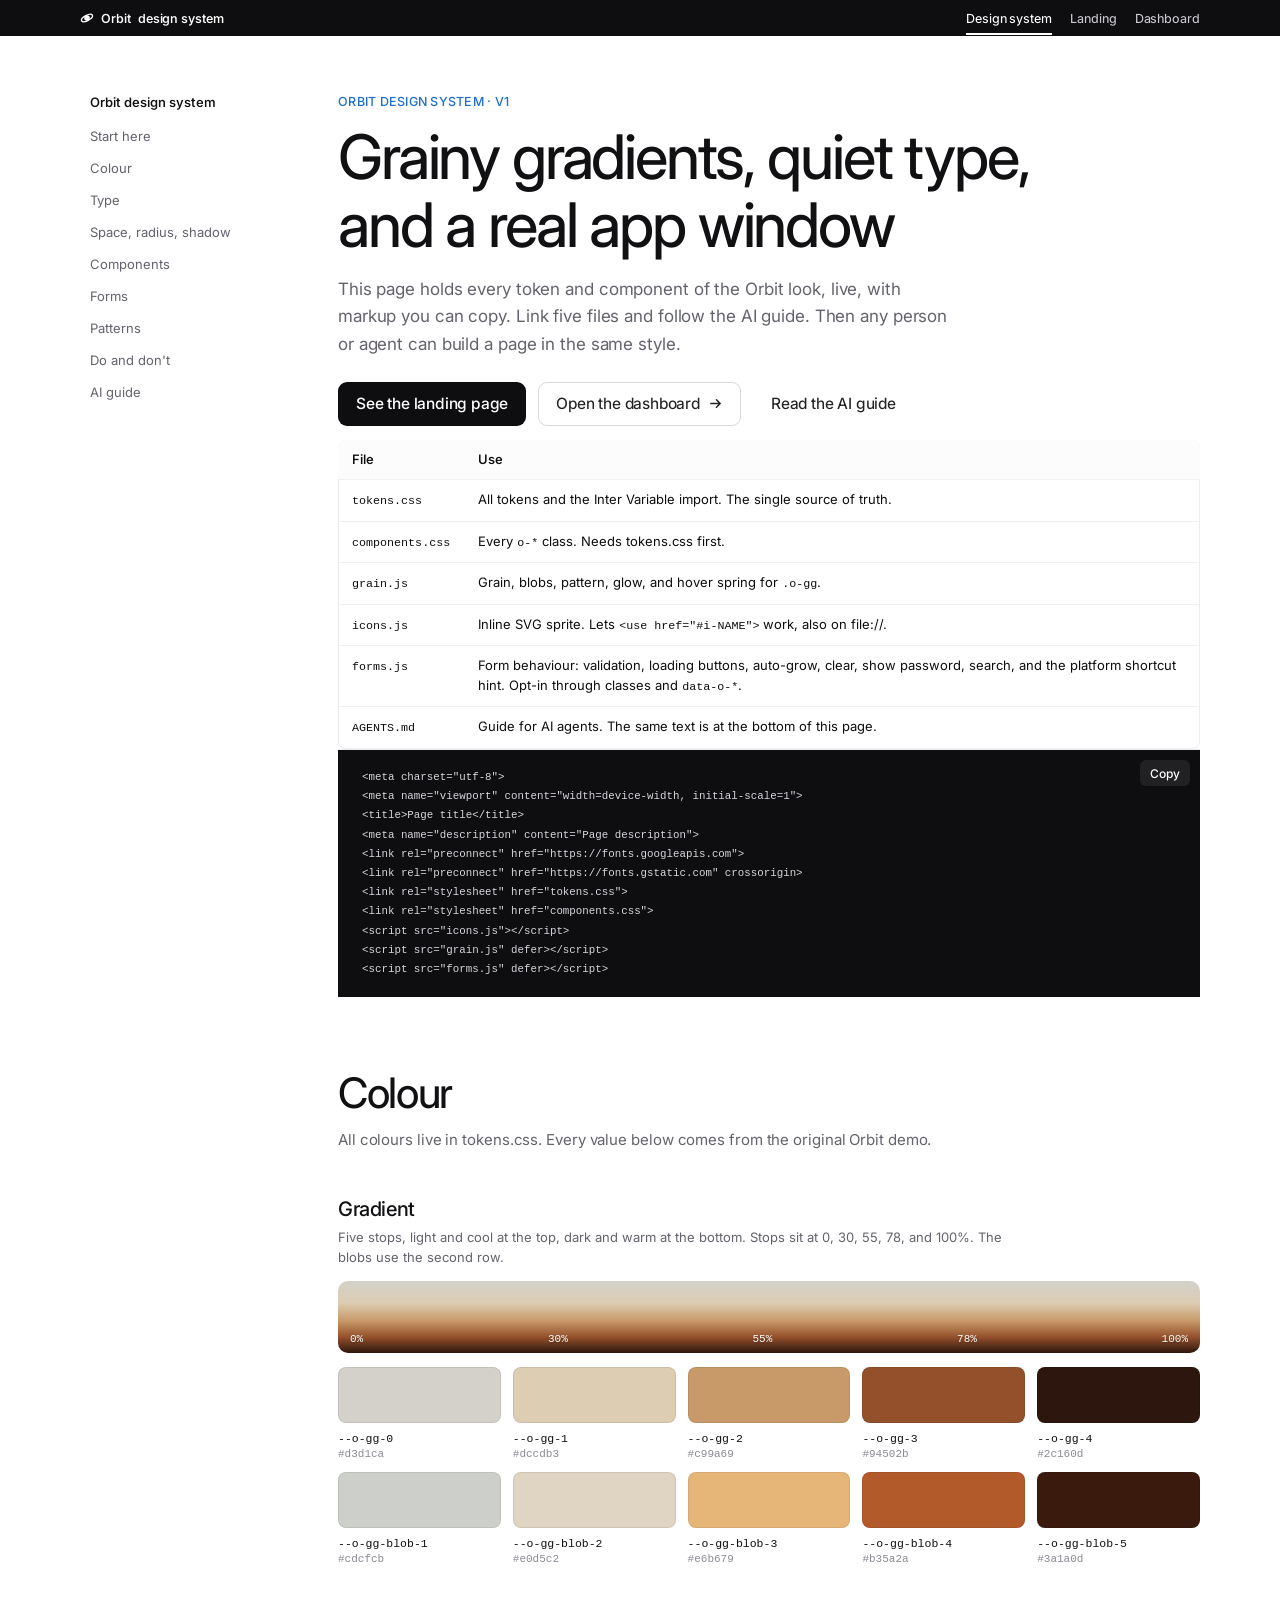
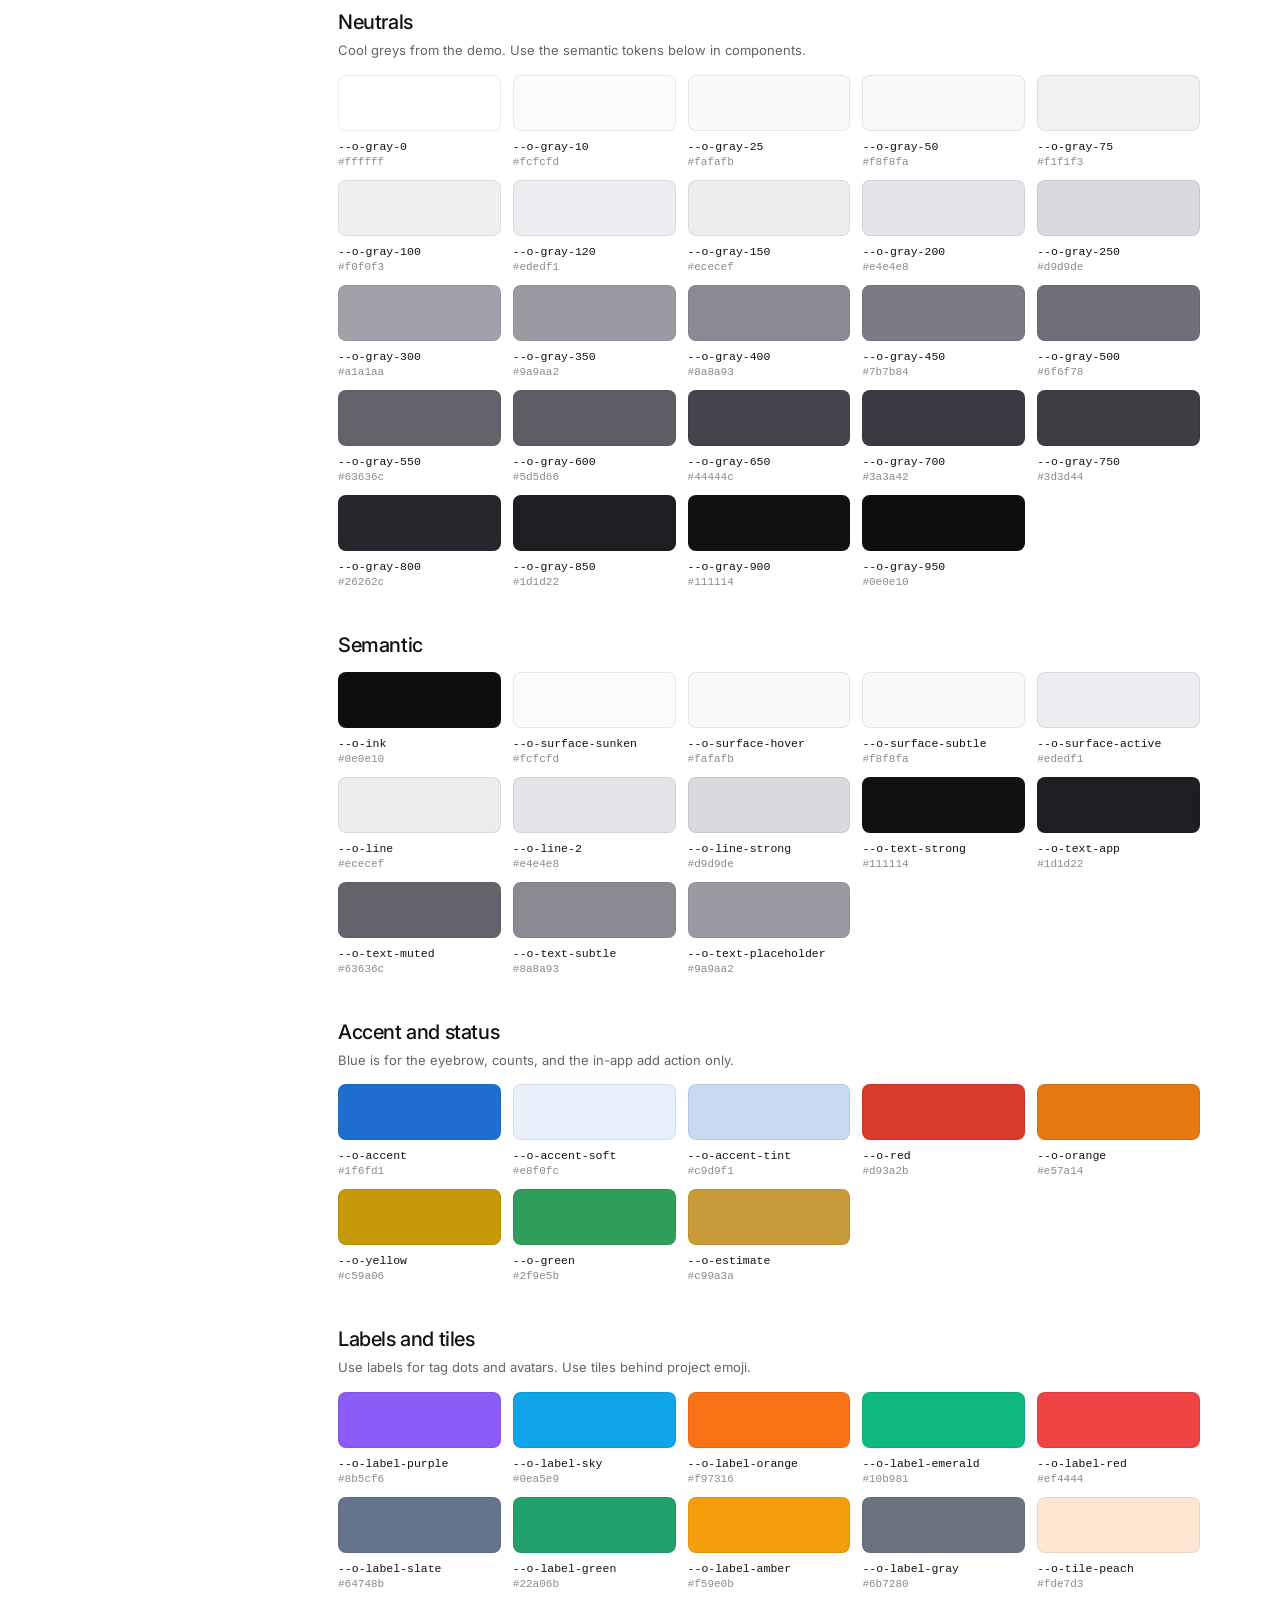
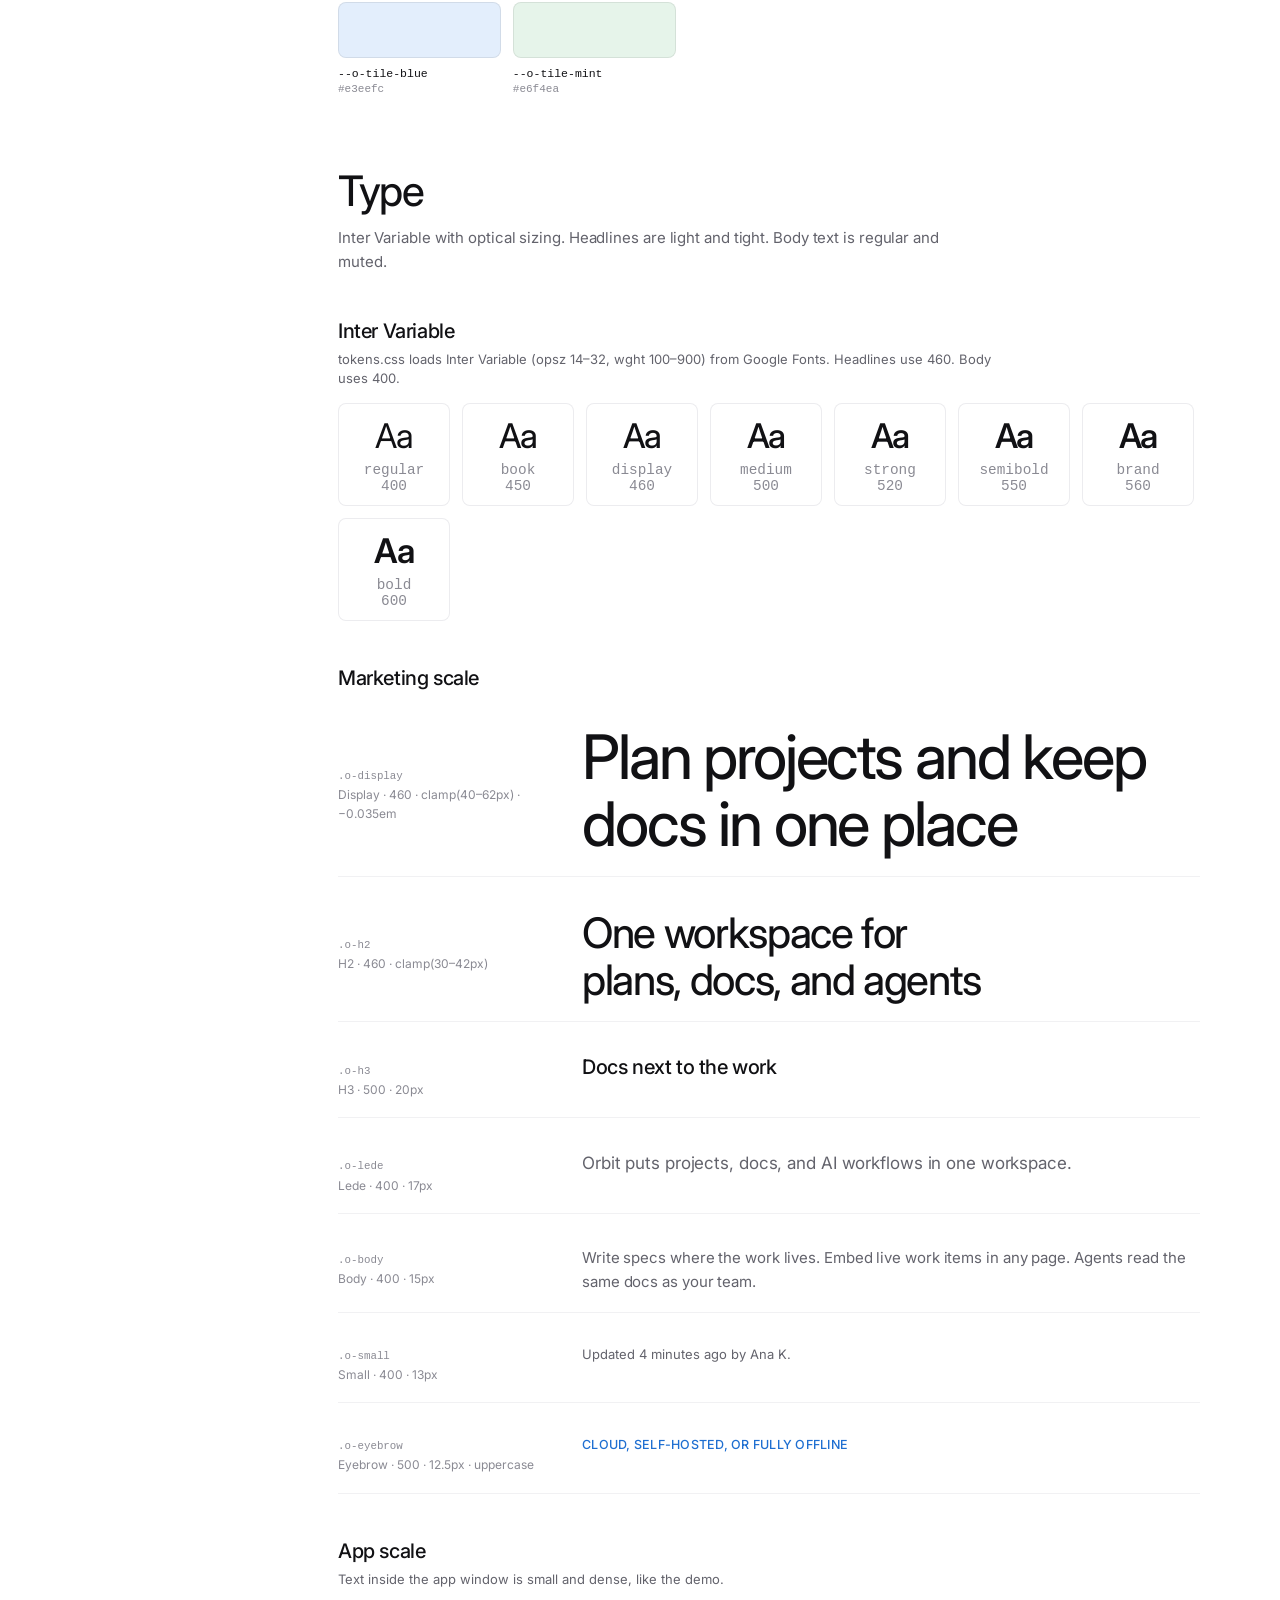
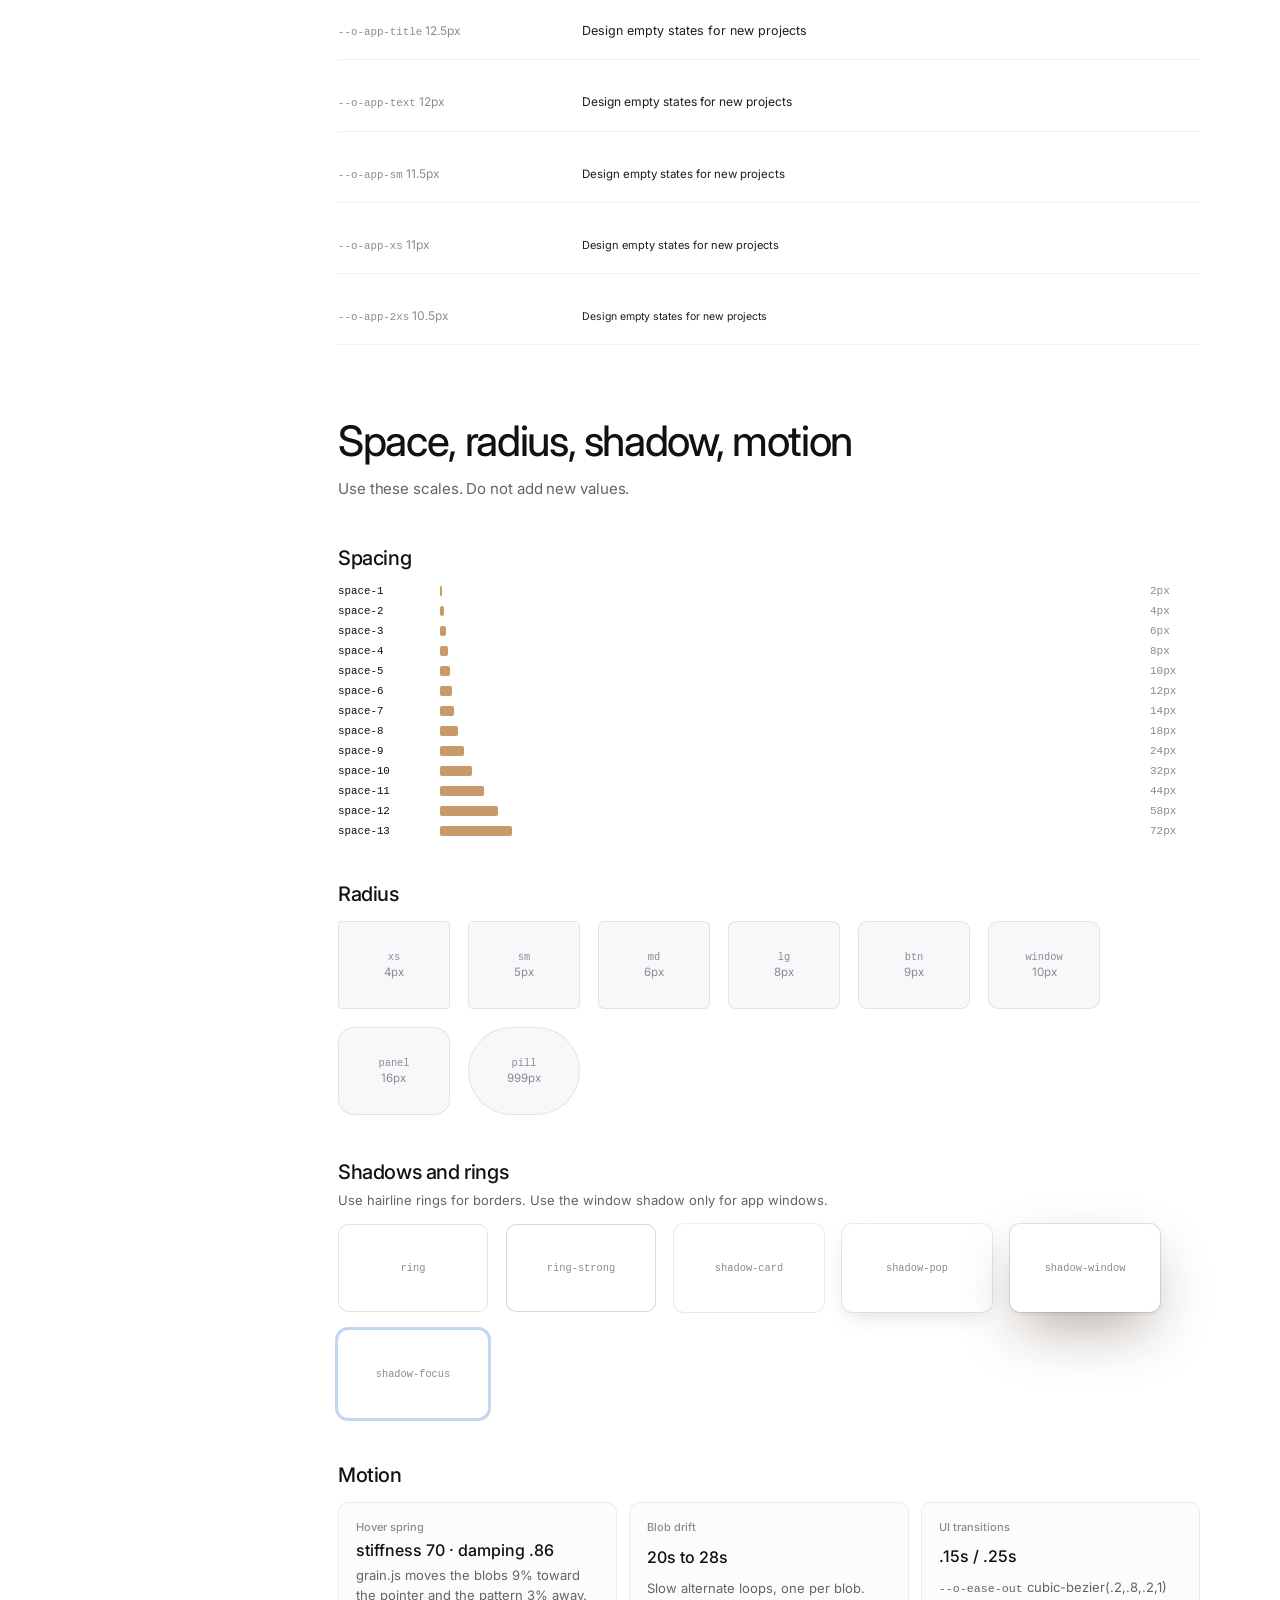
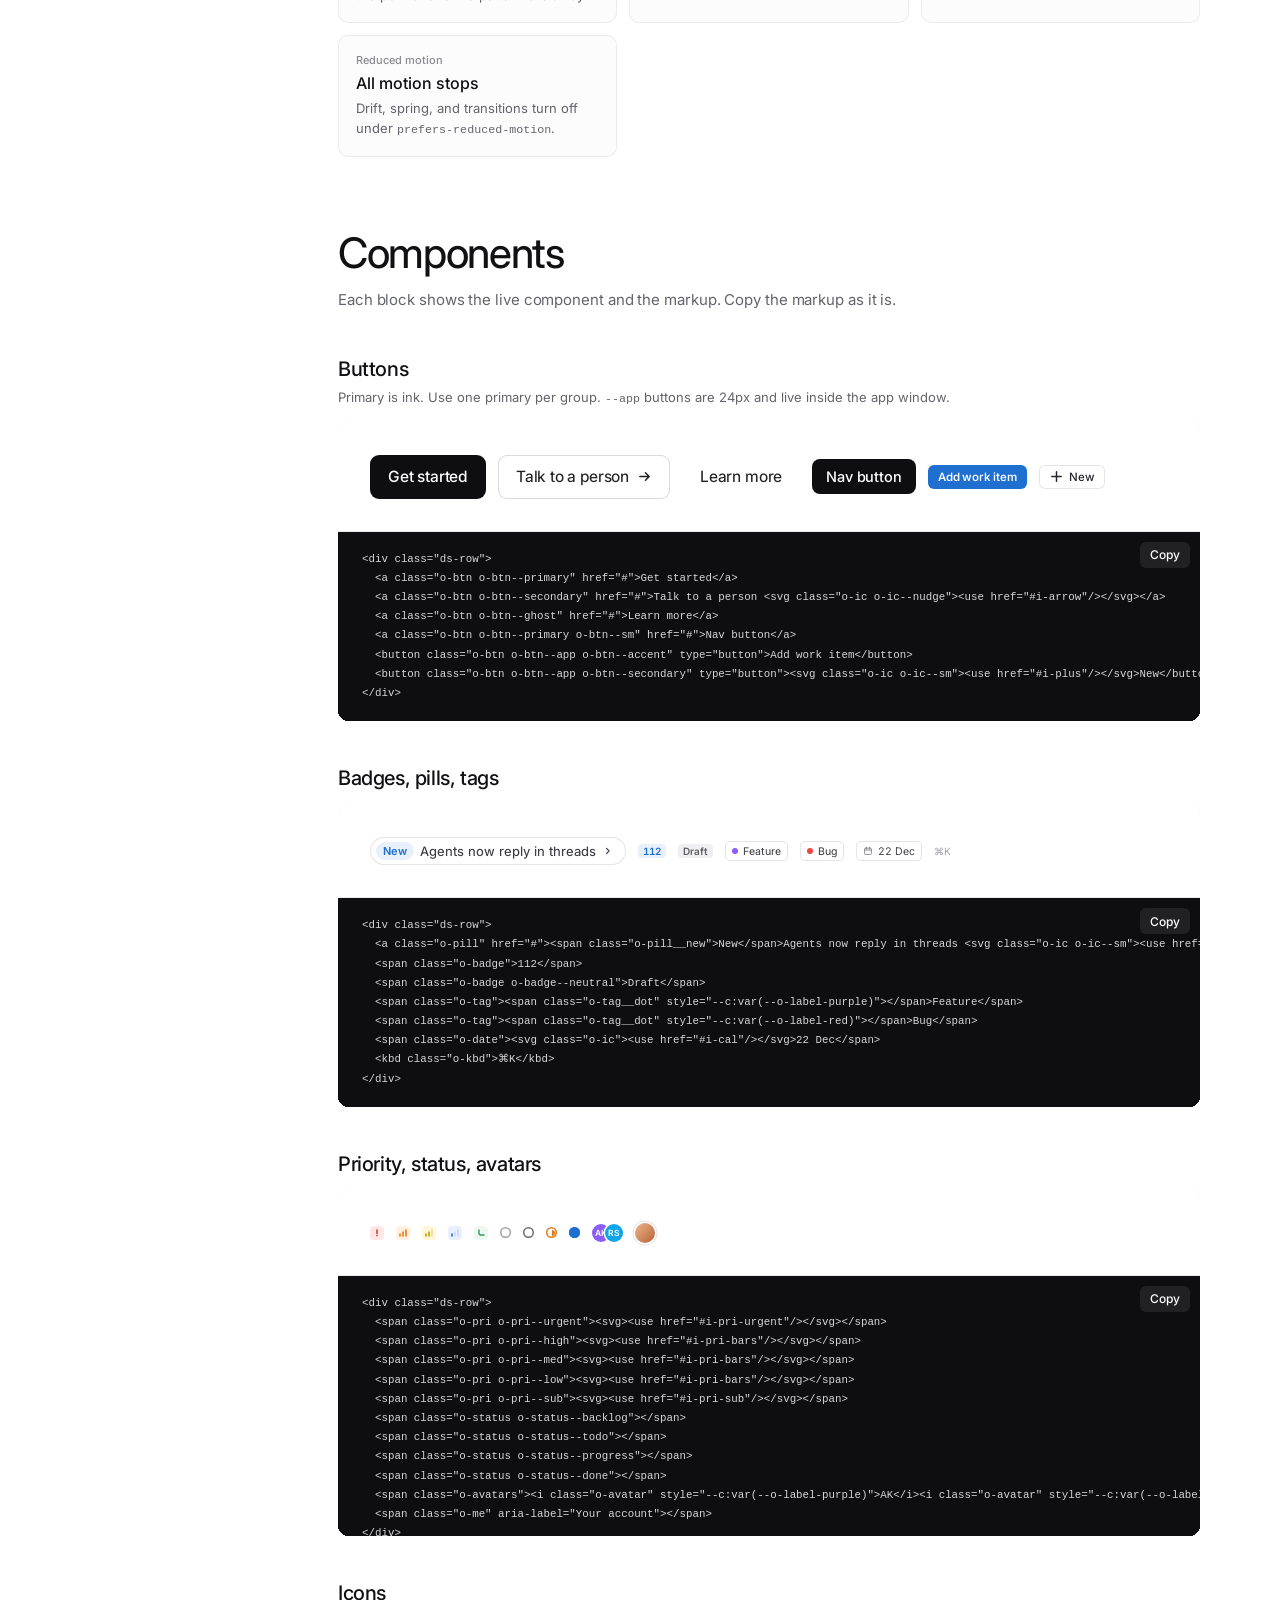
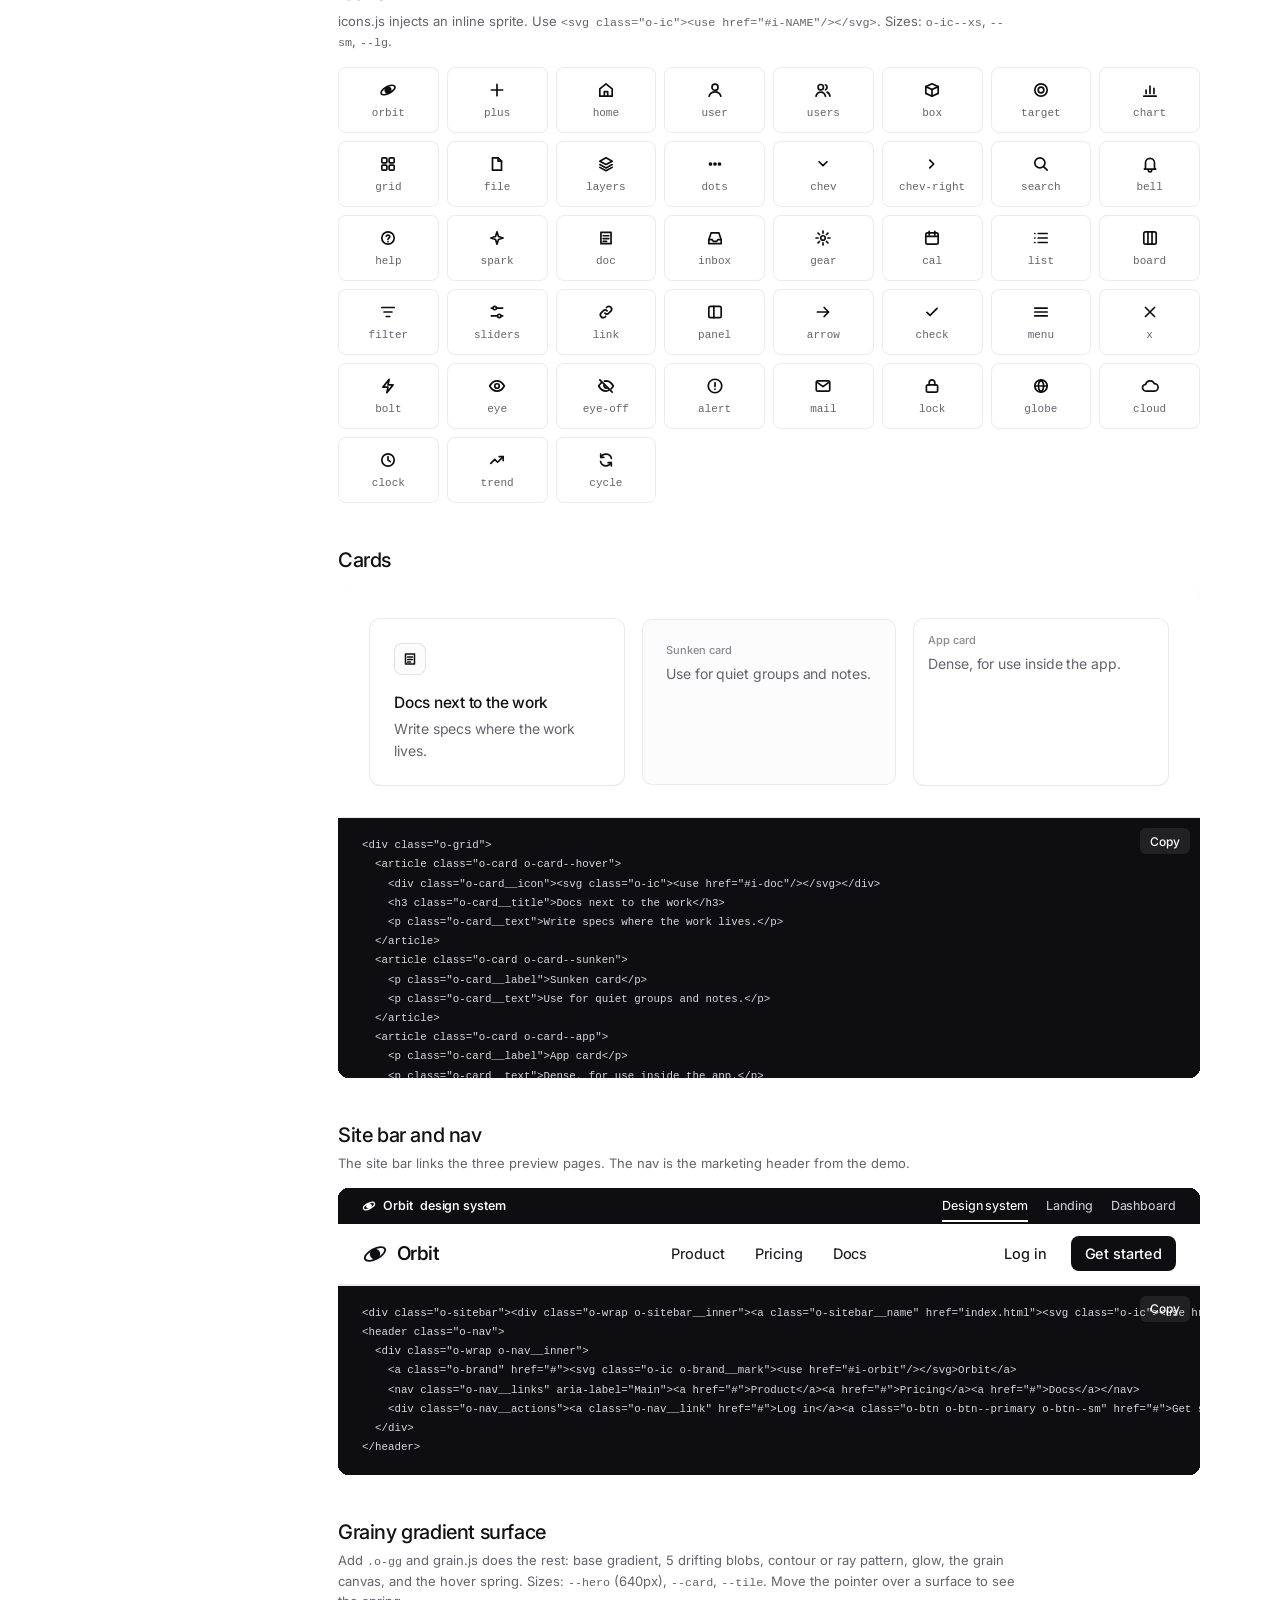
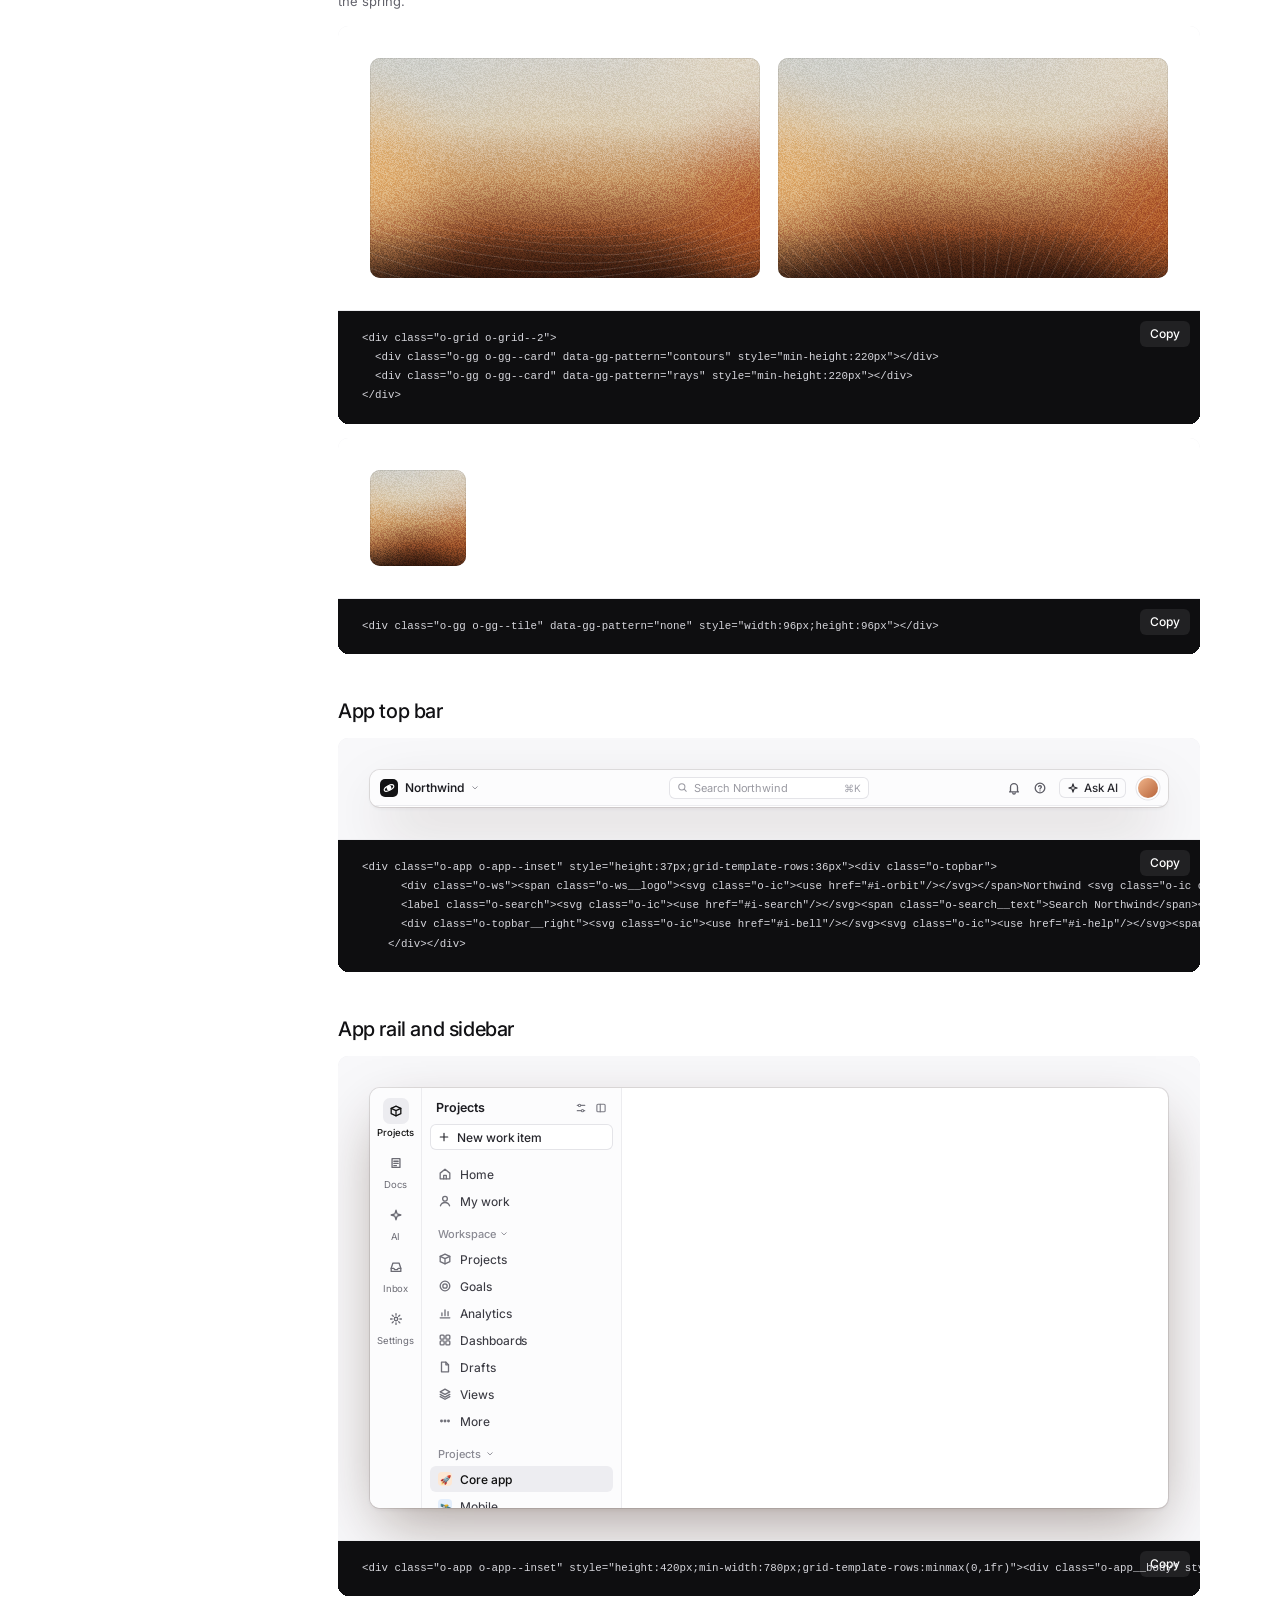
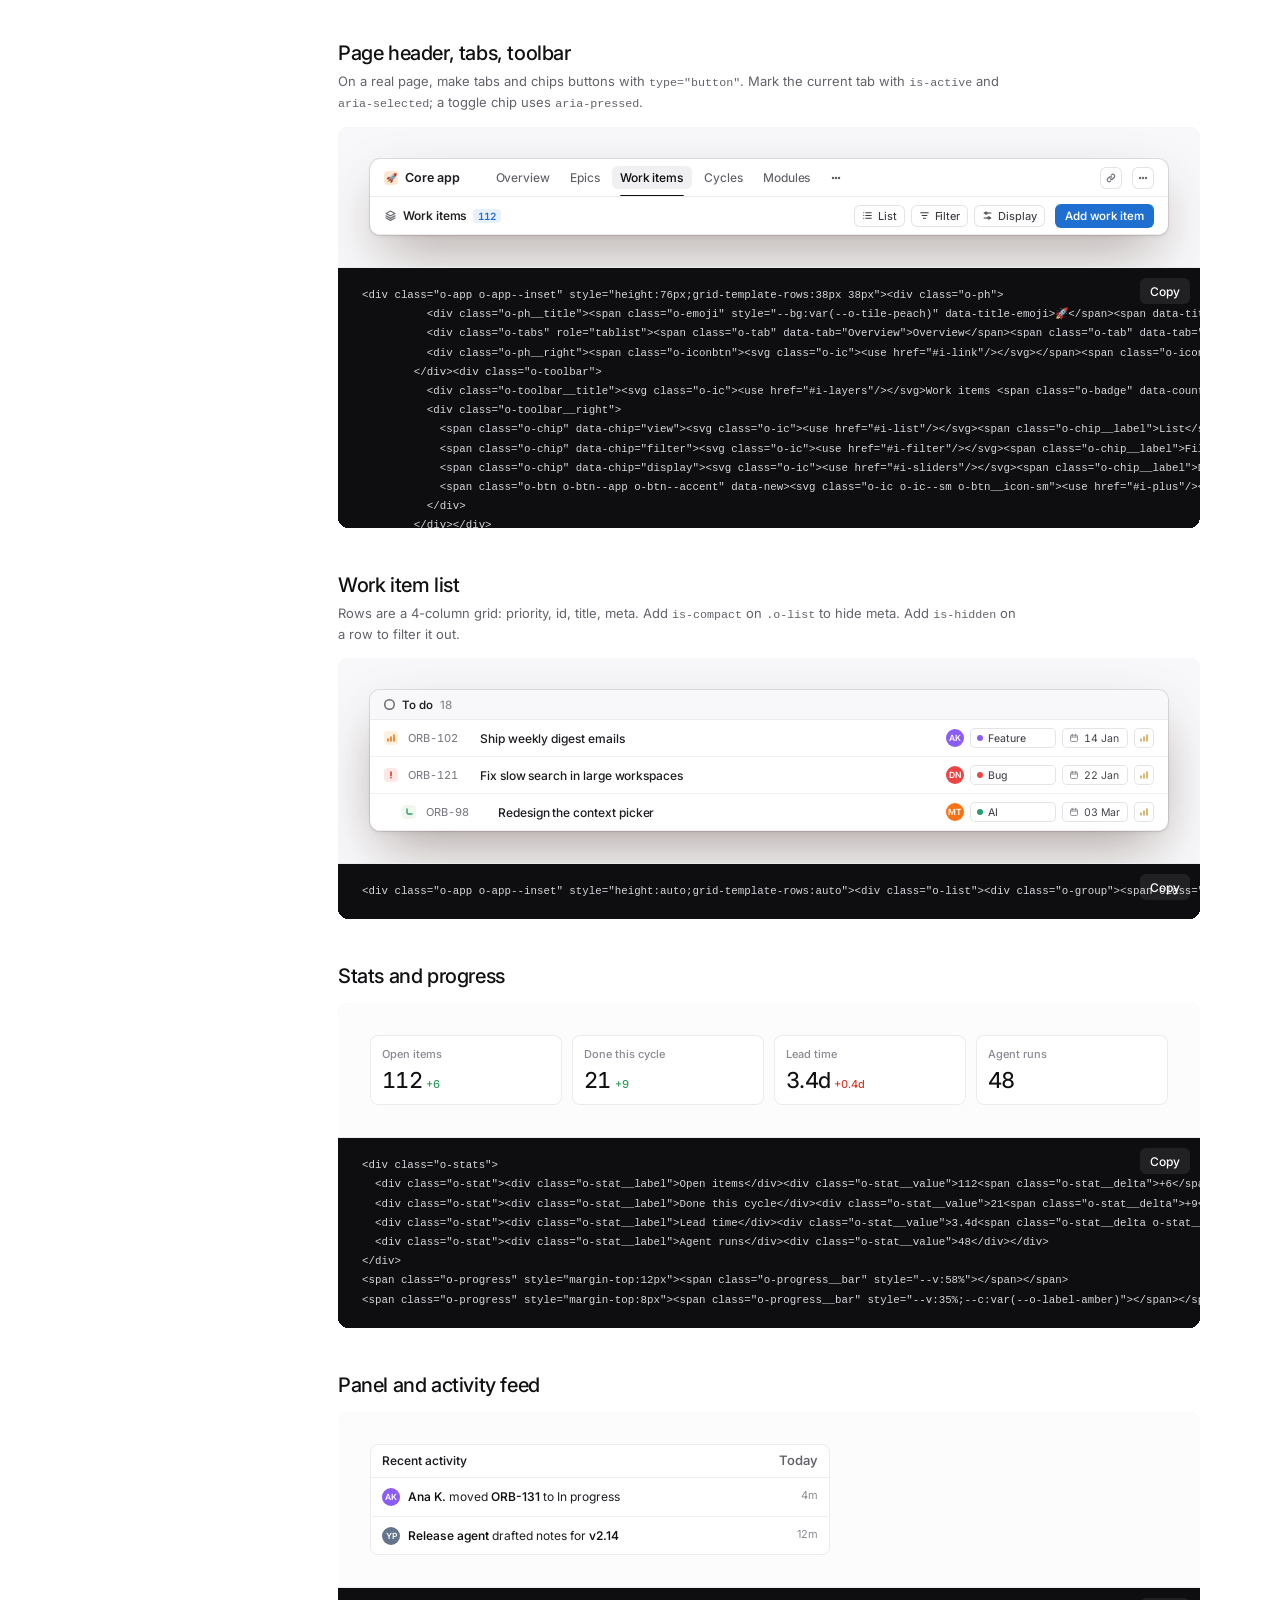
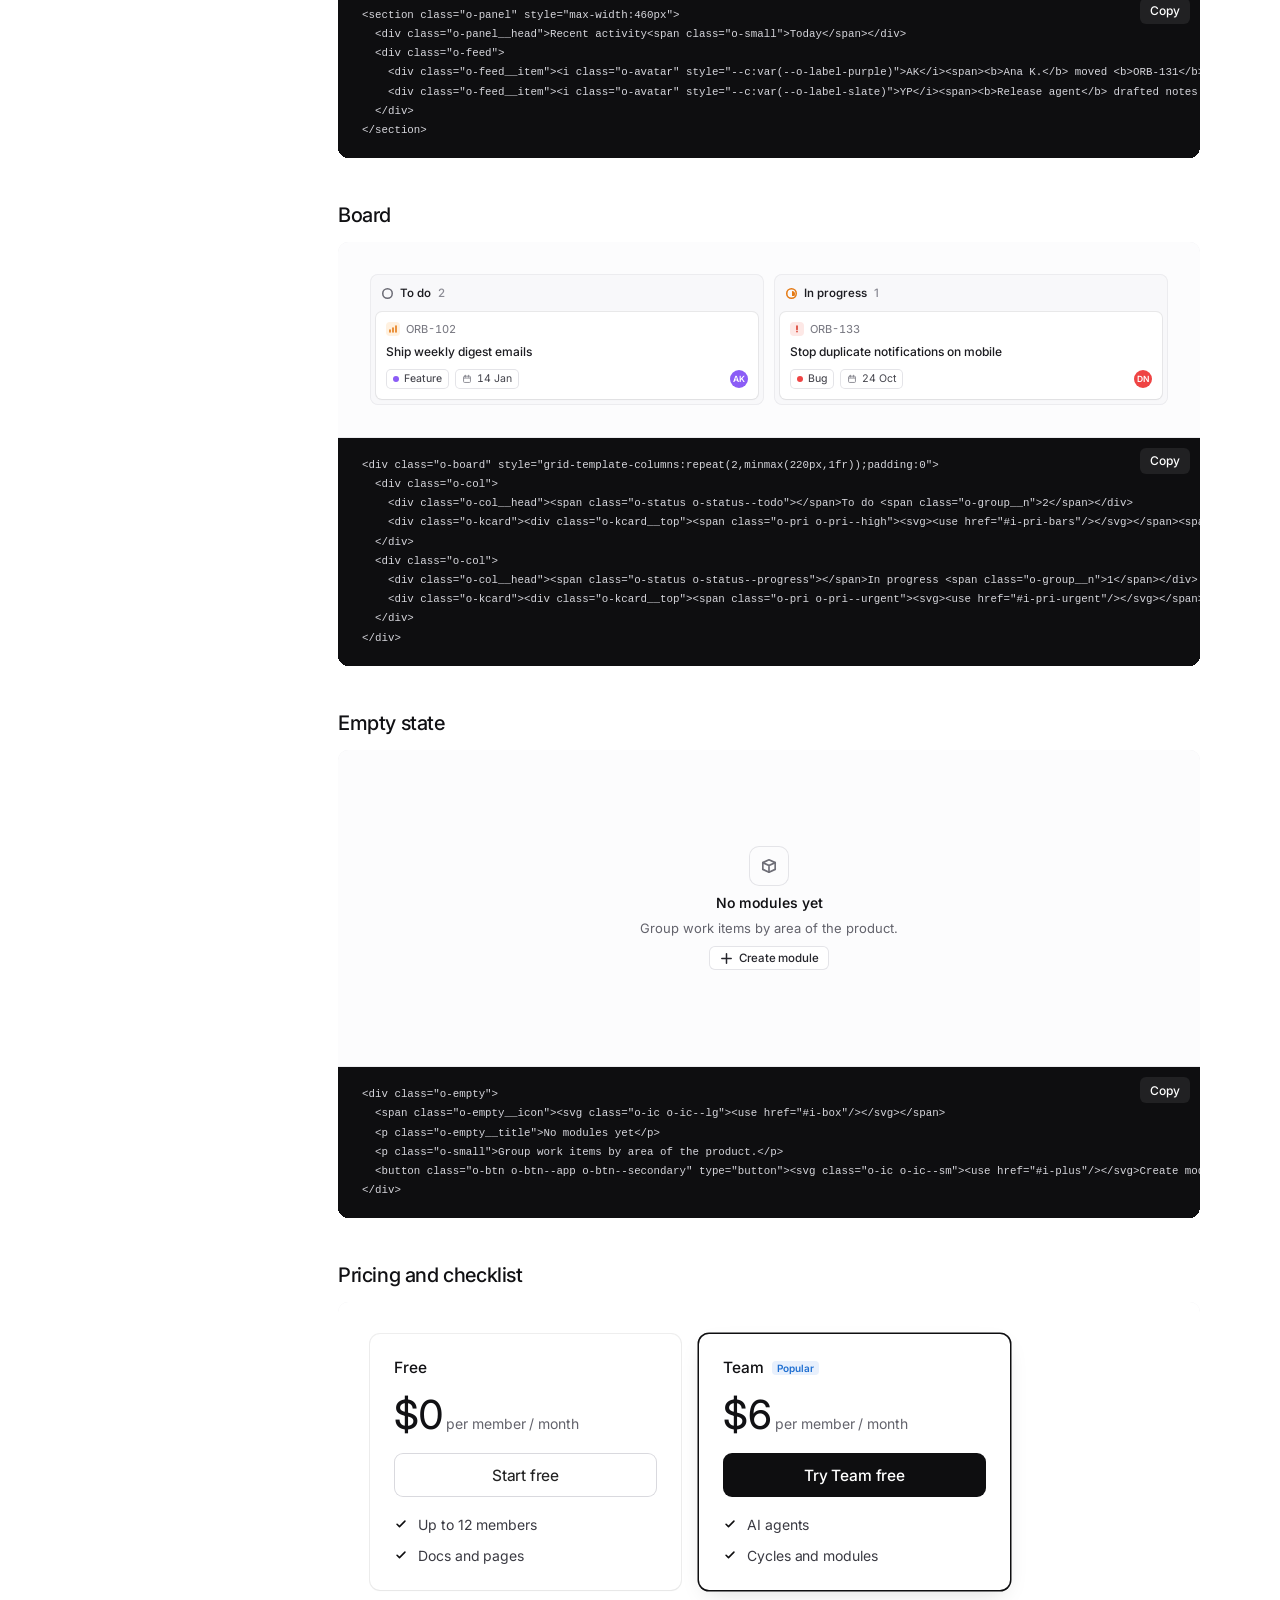
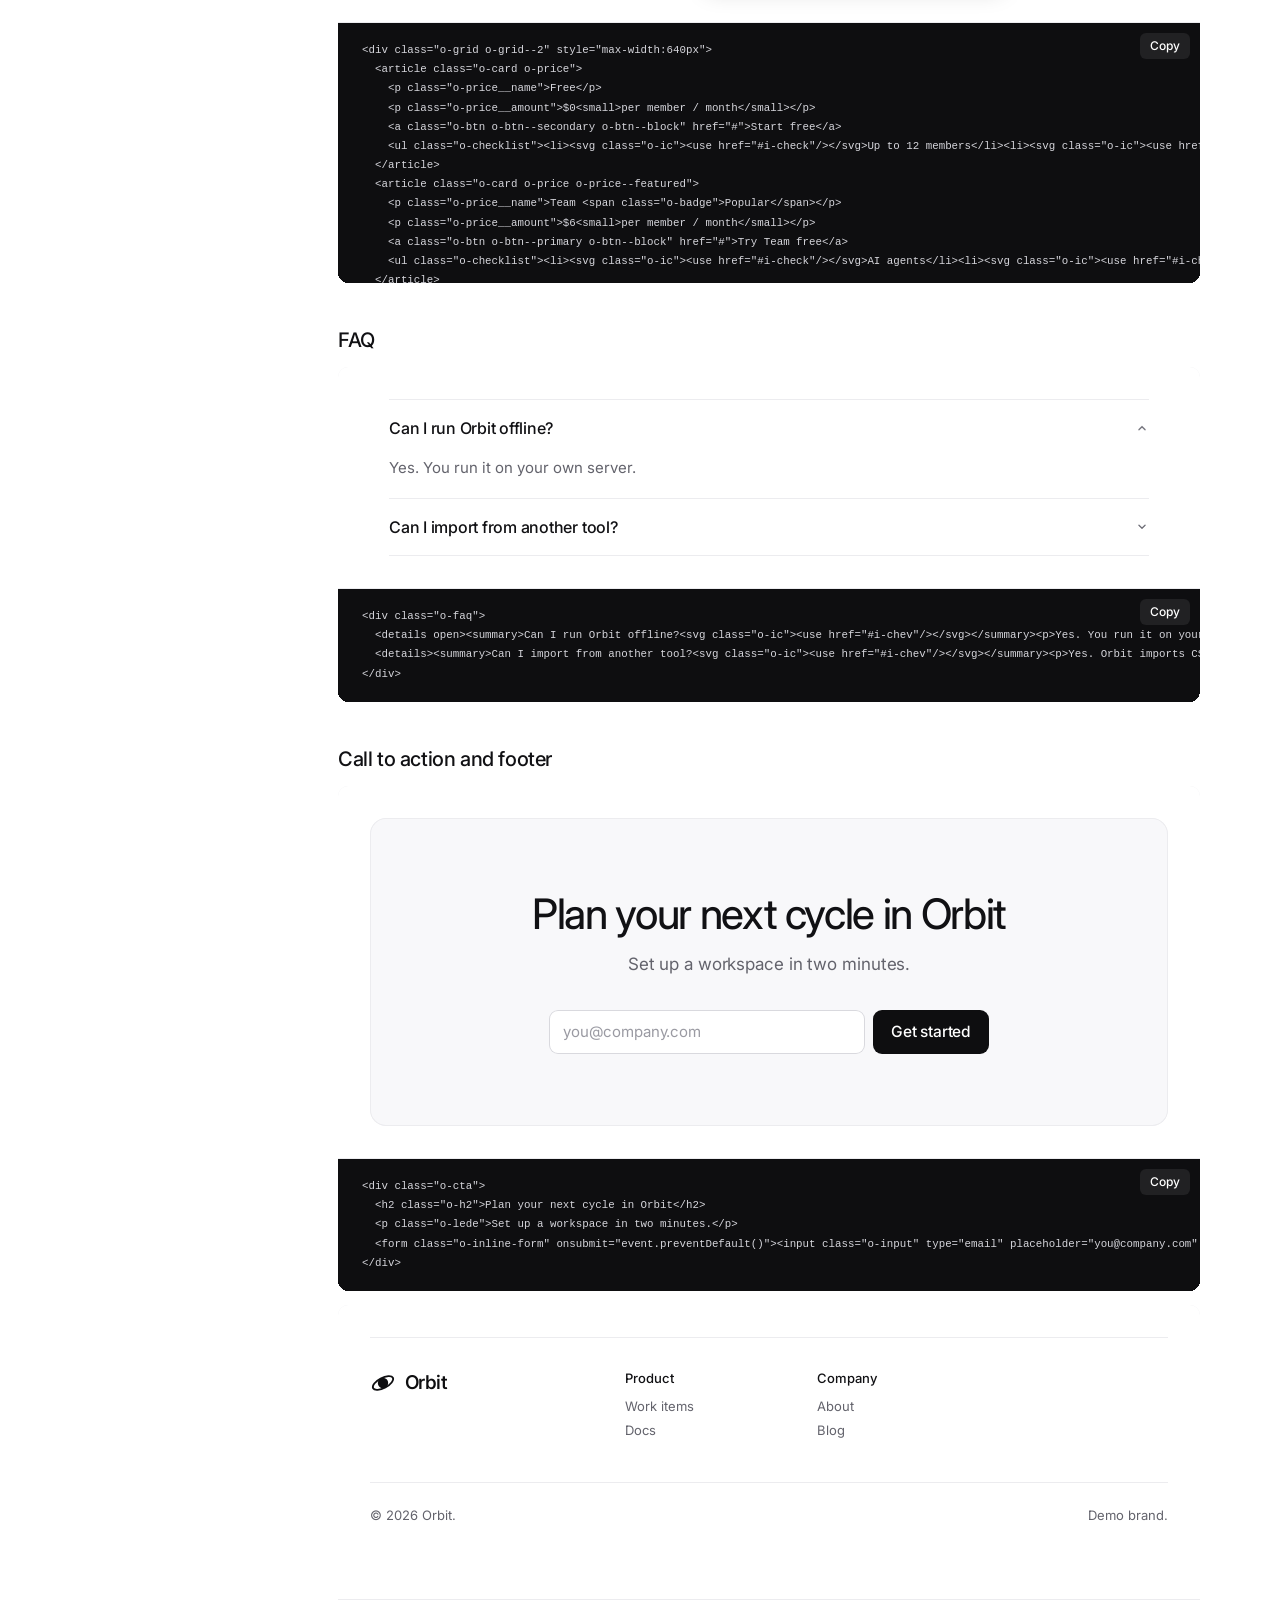
==== commit 8199efab: "Forms and a11y: fix Emil review findings, add form components and forms.js" ====
--- a/index.html
+++ b/index.html
@@ -11,11 +11,12 @@
 <link rel="stylesheet" href="components.css">
 <script src="icons.js"></script>
 <script src="grain.js" defer></script>
+<script src="forms.js" defer></script>
 <style>
 .ds { display: grid; grid-template-columns: 200px minmax(0, 1fr); gap: var(--o-space-12); padding-bottom: var(--o-space-13); }
 .ds-toc { position: sticky; top: var(--o-space-9); align-self: start; display: grid; gap: var(--o-space-2); padding-top: var(--o-space-12); font-size: var(--o-small-size); }
 .ds-toc a { padding: var(--o-space-3) var(--o-space-5); border-radius: var(--o-radius-md); color: var(--o-text-muted); }
-.ds-toc a:hover { background: var(--o-surface-subtle); color: var(--o-ink); }
+@media (hover: hover) and (pointer: fine) { .ds-toc a:hover { background: var(--o-surface-subtle); color: var(--o-ink); } }
 .ds-toc p { font-weight: var(--o-w-semibold); color: var(--o-text-strong); padding: 0 var(--o-space-5) var(--o-space-4); }
 .ds-head { padding-top: var(--o-space-12); }
 .ds-head .o-display { margin-top: var(--o-space-7); }
@@ -34,10 +35,12 @@
 .ds-code { position: relative; border-top: 1px solid var(--o-line); background: var(--o-gray-950); }
 .ds-code pre { max-height: 260px; overflow: auto; padding: var(--o-space-8) var(--o-space-9); font: 12px/1.6 ui-monospace, "SF Mono", Menlo, Consolas, monospace; color: #d6d6dc; tab-size: 2; }
 .ds-copy { position: absolute; top: var(--o-space-5); right: var(--o-space-5); height: 26px; padding: 0 var(--o-space-5); border-radius: var(--o-radius-md); background: rgba(255,255,255,.08); color: #fff; font-size: 12px; font-weight: var(--o-w-medium); }
-.ds-copy:hover { background: rgba(255,255,255,.16); }
+@media (hover: hover) and (pointer: fine) { .ds-copy:hover { background: rgba(255,255,255,.16); } }
 .ds-row { display: flex; flex-wrap: wrap; align-items: center; gap: var(--o-space-6); }
 .ds-form { display: grid; gap: var(--o-space-9); max-width: 560px; }
-.ds-form .o-inline-form { margin: 0; }
+.ds-form .o-inline-form, #f-inline .o-inline-form { margin: 0; }
+.ds-form--grid { grid-template-columns: repeat(auto-fit, minmax(220px, 1fr)); gap: var(--o-space-8); max-width: none; align-items: start; }
+@media (pointer: coarse) { .ds-touchbar { --o-app-bar: 44px; } }
 .ds-sws { display: grid; grid-template-columns: repeat(auto-fill, minmax(150px, 1fr)); gap: var(--o-space-6); }
 .ds-sw { display: grid; gap: 3px; font-size: 12px; }
 .ds-sw__chip { height: 56px; border-radius: var(--o-radius-lg); box-shadow: inset 0 0 0 1px rgba(0,0,0,.08); margin-bottom: var(--o-space-3); }
@@ -104,17 +107,17 @@
 <body>
 <div class="o-sitebar"><div class="o-wrap o-sitebar__inner"><a class="o-sitebar__name" href="index.html"><svg class="o-ic"><use href="#i-orbit"/></svg>Orbit <span>design system</span></a><a class="o-sitebar__link is-active" href="index.html" aria-current="page">Design system</a><a class="o-sitebar__link" href="landing.html">Landing</a><a class="o-sitebar__link" href="dashboard.html">Dashboard</a></div></div>
 <div class="o-wrap ds">
-  <nav class="ds-toc" aria-label="On this page"><p>Orbit design system</p><a href="#start">Start here</a><a href="#colour">Colour</a><a href="#type">Type</a><a href="#scales">Space, radius, shadow</a><a href="#components">Components</a><a href="#patterns">Patterns</a><a href="#rules">Do and don't</a><a href="#ai">AI guide</a></nav>
+  <nav class="ds-toc" aria-label="On this page"><p>Orbit design system</p><a href="#start">Start here</a><a href="#colour">Colour</a><a href="#type">Type</a><a href="#scales">Space, radius, shadow</a><a href="#components">Components</a><a href="#forms">Forms</a><a href="#patterns">Patterns</a><a href="#rules">Do and don't</a><a href="#ai">AI guide</a></nav>
   <main><header class="ds-head" id="start">
       <p class="o-eyebrow">Orbit design system · v1</p>
       <h1 class="o-display">Grainy gradients, quiet type, and a real app window</h1>
-      <p class="o-lede">This page holds every token and component of the Orbit look, live, with markup you can copy. Link four files and follow the AI guide. Then any person or agent can build a page in the same style.</p>
+      <p class="o-lede">This page holds every token and component of the Orbit look, live, with markup you can copy. Link five files and follow the AI guide. Then any person or agent can build a page in the same style.</p>
       <div class="ds-actions">
         <a class="o-btn o-btn--primary" href="landing.html">See the landing page</a>
         <a class="o-btn o-btn--secondary" href="dashboard.html">Open the dashboard <svg class="o-ic o-ic--nudge"><use href="#i-arrow"/></svg></a>
         <a class="o-btn o-btn--ghost" href="#ai">Read the AI guide</a>
       </div>
-      <div class="ds-table"><table><thead><tr><th>File</th><th>Use</th></tr></thead><tbody><tr><td><code>tokens.css</code></td><td>All tokens and the Inter Variable import. The single source of truth.</td></tr><tr><td><code>components.css</code></td><td>Every <code>o-*</code> class. Needs tokens.css first.</td></tr><tr><td><code>grain.js</code></td><td>Grain, blobs, pattern, glow, and hover spring for <code>.o-gg</code>.</td></tr><tr><td><code>icons.js</code></td><td>Inline SVG sprite. Lets <code>&lt;use href="#i-NAME"&gt;</code> work, also on file://.</td></tr><tr><td><code>AGENTS.md</code></td><td>Guide for AI agents. The same text is at the bottom of this page.</td></tr></tbody></table></div>
+      <div class="ds-table"><table><thead><tr><th>File</th><th>Use</th></tr></thead><tbody><tr><td><code>tokens.css</code></td><td>All tokens and the Inter Variable import. The single source of truth.</td></tr><tr><td><code>components.css</code></td><td>Every <code>o-*</code> class. Needs tokens.css first.</td></tr><tr><td><code>grain.js</code></td><td>Grain, blobs, pattern, glow, and hover spring for <code>.o-gg</code>.</td></tr><tr><td><code>icons.js</code></td><td>Inline SVG sprite. Lets <code>&lt;use href="#i-NAME"&gt;</code> work, also on file://.</td></tr><tr><td><code>forms.js</code></td><td>Form behaviour: validation, loading buttons, auto-grow, clear, show password, search, and the platform shortcut hint. Opt-in through classes and <code>data-o-*</code>.</td></tr><tr><td><code>AGENTS.md</code></td><td>Guide for AI agents. The same text is at the bottom of this page.</td></tr></tbody></table></div>
       <div class="ds-code"><button class="ds-copy" type="button">Copy</button><pre><code>&lt;meta charset="utf-8"&gt;
 &lt;meta name="viewport" content="width=device-width, initial-scale=1"&gt;
 &lt;title&gt;Page title&lt;/title&gt;
@@ -124,7 +127,8 @@
 &lt;link rel="stylesheet" href="tokens.css"&gt;
 &lt;link rel="stylesheet" href="components.css"&gt;
 &lt;script src="icons.js"&gt;&lt;/script&gt;
-&lt;script src="grain.js" defer&gt;&lt;/script&gt;</code></pre></div>
+&lt;script src="grain.js" defer&gt;&lt;/script&gt;
+&lt;script src="forms.js" defer&gt;&lt;/script&gt;</code></pre></div>
     </header><section class="ds-sec" id="colour"><h2 class="o-h2 ds-h2">Colour</h2><p class="o-body ds-intro">All colours live in tokens.css. Every value below comes from the original Orbit demo.</p><div class="ds-sub"><h3 class="o-h3">Gradient</h3><p class="o-small ds-desc">Five stops, light and cool at the top, dark and warm at the bottom. Stops sit at 0, 30, 55, 78, and 100%. The blobs use the second row.</p><div class="ds-ramp" style="background:var(--o-gg-base)"><span>0%</span><span>30%</span><span>55%</span><span>78%</span><span>100%</span></div><div class="ds-sws"><div class="ds-sw"><span class="ds-sw__chip" style="background:var(--o-gg-0)"></span><span class="ds-sw__name">--o-gg-0</span><span class="ds-sw__val">#d3d1ca</span></div><div class="ds-sw"><span class="ds-sw__chip" style="background:var(--o-gg-1)"></span><span class="ds-sw__name">--o-gg-1</span><span class="ds-sw__val">#dccdb3</span></div><div class="ds-sw"><span class="ds-sw__chip" style="background:var(--o-gg-2)"></span><span class="ds-sw__name">--o-gg-2</span><span class="ds-sw__val">#c99a69</span></div><div class="ds-sw"><span class="ds-sw__chip" style="background:var(--o-gg-3)"></span><span class="ds-sw__name">--o-gg-3</span><span class="ds-sw__val">#94502b</span></div><div class="ds-sw"><span class="ds-sw__chip" style="background:var(--o-gg-4)"></span><span class="ds-sw__name">--o-gg-4</span><span class="ds-sw__val">#2c160d</span></div><div class="ds-sw"><span class="ds-sw__chip" style="background:var(--o-gg-blob-1)"></span><span class="ds-sw__name">--o-gg-blob-1</span><span class="ds-sw__val">#cdcfcb</span></div><div class="ds-sw"><span class="ds-sw__chip" style="background:var(--o-gg-blob-2)"></span><span class="ds-sw__name">--o-gg-blob-2</span><span class="ds-sw__val">#e0d5c2</span></div><div class="ds-sw"><span class="ds-sw__chip" style="background:var(--o-gg-blob-3)"></span><span class="ds-sw__name">--o-gg-blob-3</span><span class="ds-sw__val">#e6b679</span></div><div class="ds-sw"><span class="ds-sw__chip" style="background:var(--o-gg-blob-4)"></span><span class="ds-sw__name">--o-gg-blob-4</span><span class="ds-sw__val">#b35a2a</span></div><div class="ds-sw"><span class="ds-sw__chip" style="background:var(--o-gg-blob-5)"></span><span class="ds-sw__name">--o-gg-blob-5</span><span class="ds-sw__val">#3a1a0d</span></div></div></div><div class="ds-sub"><h3 class="o-h3">Neutrals</h3><p class="o-small ds-desc">Cool greys from the demo. Use the semantic tokens below in components.</p><div class="ds-sws"><div class="ds-sw"><span class="ds-sw__chip" style="background:var(--o-gray-0)"></span><span class="ds-sw__name">--o-gray-0</span><span class="ds-sw__val">#ffffff</span></div><div class="ds-sw"><span class="ds-sw__chip" style="background:var(--o-gray-10)"></span><span class="ds-sw__name">--o-gray-10</span><span class="ds-sw__val">#fcfcfd</span></div><div class="ds-sw"><span class="ds-sw__chip" style="background:var(--o-gray-25)"></span><span class="ds-sw__name">--o-gray-25</span><span class="ds-sw__val">#fafafb</span></div><div class="ds-sw"><span class="ds-sw__chip" style="background:var(--o-gray-50)"></span><span class="ds-sw__name">--o-gray-50</span><span class="ds-sw__val">#f8f8fa</span></div><div class="ds-sw"><span class="ds-sw__chip" style="background:var(--o-gray-75)"></span><span class="ds-sw__name">--o-gray-75</span><span class="ds-sw__val">#f1f1f3</span></div><div class="ds-sw"><span class="ds-sw__chip" style="background:var(--o-gray-100)"></span><span class="ds-sw__name">--o-gray-100</span><span class="ds-sw__val">#f0f0f3</span></div><div class="ds-sw"><span class="ds-sw__chip" style="background:var(--o-gray-120)"></span><span class="ds-sw__name">--o-gray-120</span><span class="ds-sw__val">#ededf1</span></div><div class="ds-sw"><span class="ds-sw__chip" style="background:var(--o-gray-150)"></span><span class="ds-sw__name">--o-gray-150</span><span class="ds-sw__val">#ececef</span></div><div class="ds-sw"><span class="ds-sw__chip" style="background:var(--o-gray-200)"></span><span class="ds-sw__name">--o-gray-200</span><span class="ds-sw__val">#e4e4e8</span></div><div class="ds-sw"><span class="ds-sw__chip" style="background:var(--o-gray-250)"></span><span class="ds-sw__name">--o-gray-250</span><span class="ds-sw__val">#d9d9de</span></div><div class="ds-sw"><span class="ds-sw__chip" style="background:var(--o-gray-300)"></span><span class="ds-sw__name">--o-gray-300</span><span class="ds-sw__val">#a1a1aa</span></div><div class="ds-sw"><span class="ds-sw__chip" style="background:var(--o-gray-350)"></span><span class="ds-sw__name">--o-gray-350</span><span class="ds-sw__val">#9a9aa2</span></div><div class="ds-sw"><span class="ds-sw__chip" style="background:var(--o-gray-400)"></span><span class="ds-sw__name">--o-gray-400</span><span class="ds-sw__val">#8a8a93</span></div><div class="ds-sw"><span class="ds-sw__chip" style="background:var(--o-gray-450)"></span><span class="ds-sw__name">--o-gray-450</span><span class="ds-sw__val">#7b7b84</span></div><div class="ds-sw"><span class="ds-sw__chip" style="background:var(--o-gray-500)"></span><span class="ds-sw__name">--o-gray-500</span><span class="ds-sw__val">#6f6f78</span></div><div class="ds-sw"><span class="ds-sw__chip" style="background:var(--o-gray-550)"></span><span class="ds-sw__name">--o-gray-550</span><span class="ds-sw__val">#63636c</span></div><div class="ds-sw"><span class="ds-sw__chip" style="background:var(--o-gray-600)"></span><span class="ds-sw__name">--o-gray-600</span><span class="ds-sw__val">#5d5d66</span></div><div class="ds-sw"><span class="ds-sw__chip" style="background:var(--o-gray-650)"></span><span class="ds-sw__name">--o-gray-650</span><span class="ds-sw__val">#44444c</span></div><div class="ds-sw"><span class="ds-sw__chip" style="background:var(--o-gray-700)"></span><span class="ds-sw__name">--o-gray-700</span><span class="ds-sw__val">#3a3a42</span></div><div class="ds-sw"><span class="ds-sw__chip" style="background:var(--o-gray-750)"></span><span class="ds-sw__name">--o-gray-750</span><span class="ds-sw__val">#3d3d44</span></div><div class="ds-sw"><span class="ds-sw__chip" style="background:var(--o-gray-800)"></span><span class="ds-sw__name">--o-gray-800</span><span class="ds-sw__val">#26262c</span></div><div class="ds-sw"><span class="ds-sw__chip" style="background:var(--o-gray-850)"></span><span class="ds-sw__name">--o-gray-850</span><span class="ds-sw__val">#1d1d22</span></div><div class="ds-sw"><span class="ds-sw__chip" style="background:var(--o-gray-900)"></span><span class="ds-sw__name">--o-gray-900</span><span class="ds-sw__val">#111114</span></div><div class="ds-sw"><span class="ds-sw__chip" style="background:var(--o-gray-950)"></span><span class="ds-sw__name">--o-gray-950</span><span class="ds-sw__val">#0e0e10</span></div></div></div><div class="ds-sub"><h3 class="o-h3">Semantic</h3><div class="ds-sws"><div class="ds-sw"><span class="ds-sw__chip" style="background:var(--o-ink)"></span><span class="ds-sw__name">--o-ink</span><span class="ds-sw__val">#0e0e10</span></div><div class="ds-sw"><span class="ds-sw__chip" style="background:var(--o-surface-sunken)"></span><span class="ds-sw__name">--o-surface-sunken</span><span class="ds-sw__val">#fcfcfd</span></div><div class="ds-sw"><span class="ds-sw__chip" style="background:var(--o-surface-hover)"></span><span class="ds-sw__name">--o-surface-hover</span><span class="ds-sw__val">#fafafb</span></div><div class="ds-sw"><span class="ds-sw__chip" style="background:var(--o-surface-subtle)"></span><span class="ds-sw__name">--o-surface-subtle</span><span class="ds-sw__val">#f8f8fa</span></div><div class="ds-sw"><span class="ds-sw__chip" style="background:var(--o-surface-active)"></span><span class="ds-sw__name">--o-surface-active</span><span class="ds-sw__val">#ededf1</span></div><div class="ds-sw"><span class="ds-sw__chip" style="background:var(--o-line)"></span><span class="ds-sw__name">--o-line</span><span class="ds-sw__val">#ececef</span></div><div class="ds-sw"><span class="ds-sw__chip" style="background:var(--o-line-2)"></span><span class="ds-sw__name">--o-line-2</span><span class="ds-sw__val">#e4e4e8</span></div><div class="ds-sw"><span class="ds-sw__chip" style="background:var(--o-line-strong)"></span><span class="ds-sw__name">--o-line-strong</span><span class="ds-sw__val">#d9d9de</span></div><div class="ds-sw"><span class="ds-sw__chip" style="background:var(--o-text-strong)"></span><span class="ds-sw__name">--o-text-strong</span><span class="ds-sw__val">#111114</span></div><div class="ds-sw"><span class="ds-sw__chip" style="background:var(--o-text-app)"></span><span class="ds-sw__name">--o-text-app</span><span class="ds-sw__val">#1d1d22</span></div><div class="ds-sw"><span class="ds-sw__chip" style="background:var(--o-text-muted)"></span><span class="ds-sw__name">--o-text-muted</span><span class="ds-sw__val">#63636c</span></div><div class="ds-sw"><span class="ds-sw__chip" style="background:var(--o-text-subtle)"></span><span class="ds-sw__name">--o-text-subtle</span><span class="ds-sw__val">#8a8a93</span></div><div class="ds-sw"><span class="ds-sw__chip" style="background:var(--o-text-placeholder)"></span><span class="ds-sw__name">--o-text-placeholder</span><span class="ds-sw__val">#9a9aa2</span></div></div></div><div class="ds-sub"><h3 class="o-h3">Accent and status</h3><p class="o-small ds-desc">Blue is for the eyebrow, counts, and the in-app add action only.</p><div class="ds-sws"><div class="ds-sw"><span class="ds-sw__chip" style="background:var(--o-accent)"></span><span class="ds-sw__name">--o-accent</span><span class="ds-sw__val">#1f6fd1</span></div><div class="ds-sw"><span class="ds-sw__chip" style="background:var(--o-accent-soft)"></span><span class="ds-sw__name">--o-accent-soft</span><span class="ds-sw__val">#e8f0fc</span></div><div class="ds-sw"><span class="ds-sw__chip" style="background:var(--o-accent-tint)"></span><span class="ds-sw__name">--o-accent-tint</span><span class="ds-sw__val">#c9d9f1</span></div><div class="ds-sw"><span class="ds-sw__chip" style="background:var(--o-red)"></span><span class="ds-sw__name">--o-red</span><span class="ds-sw__val">#d93a2b</span></div><div class="ds-sw"><span class="ds-sw__chip" style="background:var(--o-orange)"></span><span class="ds-sw__name">--o-orange</span><span class="ds-sw__val">#e57a14</span></div><div class="ds-sw"><span class="ds-sw__chip" style="background:var(--o-yellow)"></span><span class="ds-sw__name">--o-yellow</span><span class="ds-sw__val">#c59a06</span></div><div class="ds-sw"><span class="ds-sw__chip" style="background:var(--o-green)"></span><span class="ds-sw__name">--o-green</span><span class="ds-sw__val">#2f9e5b</span></div><div class="ds-sw"><span class="ds-sw__chip" style="background:var(--o-estimate)"></span><span class="ds-sw__name">--o-estimate</span><span class="ds-sw__val">#c99a3a</span></div></div></div><div class="ds-sub"><h3 class="o-h3">Labels and tiles</h3><p class="o-small ds-desc">Use labels for tag dots and avatars. Use tiles behind project emoji.</p><div class="ds-sws"><div class="ds-sw"><span class="ds-sw__chip" style="background:var(--o-label-purple)"></span><span class="ds-sw__name">--o-label-purple</span><span class="ds-sw__val">#8b5cf6</span></div><div class="ds-sw"><span class="ds-sw__chip" style="background:var(--o-label-sky)"></span><span class="ds-sw__name">--o-label-sky</span><span class="ds-sw__val">#0ea5e9</span></div><div class="ds-sw"><span class="ds-sw__chip" style="background:var(--o-label-orange)"></span><span class="ds-sw__name">--o-label-orange</span><span class="ds-sw__val">#f97316</span></div><div class="ds-sw"><span class="ds-sw__chip" style="background:var(--o-label-emerald)"></span><span class="ds-sw__name">--o-label-emerald</span><span class="ds-sw__val">#10b981</span></div><div class="ds-sw"><span class="ds-sw__chip" style="background:var(--o-label-red)"></span><span class="ds-sw__name">--o-label-red</span><span class="ds-sw__val">#ef4444</span></div><div class="ds-sw"><span class="ds-sw__chip" style="background:var(--o-label-slate)"></span><span class="ds-sw__name">--o-label-slate</span><span class="ds-sw__val">#64748b</span></div><div class="ds-sw"><span class="ds-sw__chip" style="background:var(--o-label-green)"></span><span class="ds-sw__name">--o-label-green</span><span class="ds-sw__val">#22a06b</span></div><div class="ds-sw"><span class="ds-sw__chip" style="background:var(--o-label-amber)"></span><span class="ds-sw__name">--o-label-amber</span><span class="ds-sw__val">#f59e0b</span></div><div class="ds-sw"><span class="ds-sw__chip" style="background:var(--o-label-gray)"></span><span class="ds-sw__name">--o-label-gray</span><span class="ds-sw__val">#6b7280</span></div><div class="ds-sw"><span class="ds-sw__chip" style="background:var(--o-tile-peach)"></span><span class="ds-sw__name">--o-tile-peach</span><span class="ds-sw__val">#fde7d3</span></div><div class="ds-sw"><span class="ds-sw__chip" style="background:var(--o-tile-blue)"></span><span class="ds-sw__name">--o-tile-blue</span><span class="ds-sw__val">#e3eefc</span></div><div class="ds-sw"><span class="ds-sw__chip" style="background:var(--o-tile-mint)"></span><span class="ds-sw__name">--o-tile-mint</span><span class="ds-sw__val">#e6f4ea</span></div></div></div></section><section class="ds-sec" id="type"><h2 class="o-h2 ds-h2">Type</h2><p class="o-body ds-intro">Inter Variable with optical sizing. Headlines are light and tight. Body text is regular and muted.</p><div class="ds-sub"><h3 class="o-h3">Inter Variable</h3><p class="o-small ds-desc">tokens.css loads Inter Variable (opsz 14–32, wght 100–900) from Google Fonts. Headlines use 460. Body uses 400.</p><div class="ds-weights"><div class="ds-weight"><span style="font-weight:400">Aa</span><code>regular<br>400</code></div><div class="ds-weight"><span style="font-weight:450">Aa</span><code>book<br>450</code></div><div class="ds-weight"><span style="font-weight:460">Aa</span><code>display<br>460</code></div><div class="ds-weight"><span style="font-weight:500">Aa</span><code>medium<br>500</code></div><div class="ds-weight"><span style="font-weight:520">Aa</span><code>strong<br>520</code></div><div class="ds-weight"><span style="font-weight:550">Aa</span><code>semibold<br>550</code></div><div class="ds-weight"><span style="font-weight:560">Aa</span><code>brand<br>560</code></div><div class="ds-weight"><span style="font-weight:600">Aa</span><code>bold<br>600</code></div></div></div><div class="ds-sub"><h3 class="o-h3">Marketing scale</h3><div class="ds-type"><span class="ds-type__meta"><code>.o-display</code><br>Display · 460 · clamp(40–62px) · −0.035em</span><p class="o-display">Plan projects and keep docs in one place</p></div><div class="ds-type"><span class="ds-type__meta"><code>.o-h2</code><br>H2 · 460 · clamp(30–42px)</span><p class="o-h2">One workspace for plans, docs, and agents</p></div><div class="ds-type"><span class="ds-type__meta"><code>.o-h3</code><br>H3 · 500 · 20px</span><p class="o-h3">Docs next to the work</p></div><div class="ds-type"><span class="ds-type__meta"><code>.o-lede</code><br>Lede · 400 · 17px</span><p class="o-lede">Orbit puts projects, docs, and AI workflows in one workspace.</p></div><div class="ds-type"><span class="ds-type__meta"><code>.o-body</code><br>Body · 400 · 15px</span><p class="o-body">Write specs where the work lives. Embed live work items in any page. Agents read the same docs as your team.</p></div><div class="ds-type"><span class="ds-type__meta"><code>.o-small</code><br>Small · 400 · 13px</span><p class="o-small">Updated 4 minutes ago by Ana K.</p></div><div class="ds-type"><span class="ds-type__meta"><code>.o-eyebrow</code><br>Eyebrow · 500 · 12.5px · uppercase</span><p class="o-eyebrow">Cloud, self-hosted, or fully offline</p></div></div><div class="ds-sub"><h3 class="o-h3">App scale</h3><p class="o-small ds-desc">Text inside the app window is small and dense, like the demo.</p><div class="ds-type ds-type--app"><span class="ds-type__meta"><code>--o-app-title</code> 12.5px</span><p style="font-size:var(--o-app-title);color:var(--o-text-app)">Design empty states for new projects</p></div><div class="ds-type ds-type--app"><span class="ds-type__meta"><code>--o-app-text</code> 12px</span><p style="font-size:var(--o-app-text);color:var(--o-text-app)">Design empty states for new projects</p></div><div class="ds-type ds-type--app"><span class="ds-type__meta"><code>--o-app-sm</code> 11.5px</span><p style="font-size:var(--o-app-sm);color:var(--o-text-app)">Design empty states for new projects</p></div><div class="ds-type ds-type--app"><span class="ds-type__meta"><code>--o-app-xs</code> 11px</span><p style="font-size:var(--o-app-xs);color:var(--o-text-app)">Design empty states for new projects</p></div><div class="ds-type ds-type--app"><span class="ds-type__meta"><code>--o-app-2xs</code> 10.5px</span><p style="font-size:var(--o-app-2xs);color:var(--o-text-app)">Design empty states for new projects</p></div></div></section><section class="ds-sec" id="scales"><h2 class="o-h2 ds-h2">Space, radius, shadow, motion</h2><p class="o-body ds-intro">Use these scales. Do not add new values.</p><div class="ds-sub"><h3 class="o-h3">Spacing</h3><div class="ds-spaces"><div class="ds-space"><code>space-1</code><span class="ds-space__bar" style="width:var(--o-space-1)"></span><span class="ds-sw__val">2px</span></div><div class="ds-space"><code>space-2</code><span class="ds-space__bar" style="width:var(--o-space-2)"></span><span class="ds-sw__val">4px</span></div><div class="ds-space"><code>space-3</code><span class="ds-space__bar" style="width:var(--o-space-3)"></span><span class="ds-sw__val">6px</span></div><div class="ds-space"><code>space-4</code><span class="ds-space__bar" style="width:var(--o-space-4)"></span><span class="ds-sw__val">8px</span></div><div class="ds-space"><code>space-5</code><span class="ds-space__bar" style="width:var(--o-space-5)"></span><span class="ds-sw__val">10px</span></div><div class="ds-space"><code>space-6</code><span class="ds-space__bar" style="width:var(--o-space-6)"></span><span class="ds-sw__val">12px</span></div><div class="ds-space"><code>space-7</code><span class="ds-space__bar" style="width:var(--o-space-7)"></span><span class="ds-sw__val">14px</span></div><div class="ds-space"><code>space-8</code><span class="ds-space__bar" style="width:var(--o-space-8)"></span><span class="ds-sw__val">18px</span></div><div class="ds-space"><code>space-9</code><span class="ds-space__bar" style="width:var(--o-space-9)"></span><span class="ds-sw__val">24px</span></div><div class="ds-space"><code>space-10</code><span class="ds-space__bar" style="width:var(--o-space-10)"></span><span class="ds-sw__val">32px</span></div><div class="ds-space"><code>space-11</code><span class="ds-space__bar" style="width:var(--o-space-11)"></span><span class="ds-sw__val">44px</span></div><div class="ds-space"><code>space-12</code><span class="ds-space__bar" style="width:var(--o-space-12)"></span><span class="ds-sw__val">58px</span></div><div class="ds-space"><code>space-13</code><span class="ds-space__bar" style="width:var(--o-space-13)"></span><span class="ds-sw__val">72px</span></div></div></div><div class="ds-sub"><h3 class="o-h3">Radius</h3><div class="ds-boxes"><div class="ds-box" style="border-radius:var(--o-radius-xs)"><code>xs</code><span>4px</span></div><div class="ds-box" style="border-radius:var(--o-radius-sm)"><code>sm</code><span>5px</span></div><div class="ds-box" style="border-radius:var(--o-radius-md)"><code>md</code><span>6px</span></div><div class="ds-box" style="border-radius:var(--o-radius-lg)"><code>lg</code><span>8px</span></div><div class="ds-box" style="border-radius:var(--o-radius-btn)"><code>btn</code><span>9px</span></div><div class="ds-box" style="border-radius:var(--o-radius-window)"><code>window</code><span>10px</span></div><div class="ds-box" style="border-radius:var(--o-radius-panel)"><code>panel</code><span>16px</span></div><div class="ds-box" style="border-radius:var(--o-radius-pill)"><code>pill</code><span>999px</span></div></div></div><div class="ds-sub"><h3 class="o-h3">Shadows and rings</h3><p class="o-small ds-desc">Use hairline rings for borders. Use the window shadow only for app windows.</p><div class="ds-boxes"><div class="ds-box ds-box--sh" style="box-shadow:var(--o-ring)"><code>ring</code></div><div class="ds-box ds-box--sh" style="box-shadow:var(--o-ring-strong)"><code>ring-strong</code></div><div class="ds-box ds-box--sh" style="box-shadow:var(--o-shadow-card)"><code>shadow-card</code></div><div class="ds-box ds-box--sh" style="box-shadow:var(--o-shadow-pop)"><code>shadow-pop</code></div><div class="ds-box ds-box--sh" style="box-shadow:var(--o-shadow-window)"><code>shadow-window</code></div><div class="ds-box ds-box--sh" style="box-shadow:var(--o-shadow-focus)"><code>shadow-focus</code></div></div></div><div class="ds-sub"><h3 class="o-h3">Motion</h3><div class="ds-motion">
       <div class="o-card o-card--sunken"><p class="o-card__label">Hover spring</p><p class="o-strong">stiffness 70 · damping .86</p><p class="o-small">grain.js moves the blobs 9% toward the pointer and the pattern 3% away.</p></div>
       <div class="o-card o-card--sunken"><p class="o-card__label">Blob drift</p><p class="o-strong">20s to 28s</p><p class="o-small">Slow alternate loops, one per blob.</p></div>
@@ -212,24 +216,6 @@
     &lt;p class="o-card__label"&gt;App card&lt;/p&gt;
     &lt;p class="o-card__text"&gt;Dense, for use inside the app.&lt;/p&gt;
   &lt;/article&gt;
-&lt;/div&gt;</code></pre></div></div></div><div class="ds-sub"><h3 class="o-h3">Forms</h3><div class="ds-ex"><div class="ds-ex__live "><div class="ds-form">
-  <label class="o-field"><span class="o-label">Work email</span><input class="o-input" type="email" placeholder="you@company.com"><span class="o-hint">We send one link. No spam.</span></label>
-  <form class="o-inline-form" onsubmit="event.preventDefault()"><input class="o-input" type="email" placeholder="you@company.com" aria-label="Email"><button class="o-btn o-btn--primary" type="submit">Get started</button></form>
-  <div class="ds-row">
-    <input class="o-input o-input--app" style="width:200px" placeholder="Work item title" aria-label="Title">
-    <label class="o-check"><input type="checkbox" checked> Notify me</label>
-    <button class="o-switch" type="button" role="switch" aria-checked="true" aria-label="Agents" data-ds-switch></button>
-    <div class="o-segment" role="group" aria-label="Period"><button type="button" class="is-active" data-ds-seg>Monthly</button><button type="button" data-ds-seg>Yearly</button></div>
-  </div>
-</div></div><div class="ds-code"><button class="ds-copy" type="button">Copy</button><pre><code>&lt;div class="ds-form"&gt;
-  &lt;label class="o-field"&gt;&lt;span class="o-label"&gt;Work email&lt;/span&gt;&lt;input class="o-input" type="email" placeholder="you@company.com"&gt;&lt;span class="o-hint"&gt;We send one link. No spam.&lt;/span&gt;&lt;/label&gt;
-  &lt;form class="o-inline-form" onsubmit="event.preventDefault()"&gt;&lt;input class="o-input" type="email" placeholder="you@company.com" aria-label="Email"&gt;&lt;button class="o-btn o-btn--primary" type="submit"&gt;Get started&lt;/button&gt;&lt;/form&gt;
-  &lt;div class="ds-row"&gt;
-    &lt;input class="o-input o-input--app" style="width:200px" placeholder="Work item title" aria-label="Title"&gt;
-    &lt;label class="o-check"&gt;&lt;input type="checkbox" checked&gt; Notify me&lt;/label&gt;
-    &lt;button class="o-switch" type="button" role="switch" aria-checked="true" aria-label="Agents" data-ds-switch&gt;&lt;/button&gt;
-    &lt;div class="o-segment" role="group" aria-label="Period"&gt;&lt;button type="button" class="is-active" data-ds-seg&gt;Monthly&lt;/button&gt;&lt;button type="button" data-ds-seg&gt;Yearly&lt;/button&gt;&lt;/div&gt;
-  &lt;/div&gt;
 &lt;/div&gt;</code></pre></div></div></div><div class="ds-sub"><h3 class="o-h3">Site bar and nav</h3><p class="o-small ds-desc">The site bar links the three preview pages. The nav is the marketing header from the demo.</p><div class="ds-ex"><div class="ds-ex__live ds-ex__live--flush"><div class="o-sitebar"><div class="o-wrap o-sitebar__inner"><a class="o-sitebar__name" href="index.html"><svg class="o-ic"><use href="#i-orbit"/></svg>Orbit <span>design system</span></a><a class="o-sitebar__link is-active" href="index.html" aria-current="page">Design system</a><a class="o-sitebar__link" href="landing.html">Landing</a><a class="o-sitebar__link" href="dashboard.html">Dashboard</a></div></div>
 <header class="o-nav">
   <div class="o-wrap o-nav__inner">
@@ -258,7 +244,7 @@
       &lt;div class="o-ws"&gt;&lt;span class="o-ws__logo"&gt;&lt;svg class="o-ic"&gt;&lt;use href="#i-orbit"/&gt;&lt;/svg&gt;&lt;/span&gt;Northwind &lt;svg class="o-ic o-ws__chev"&gt;&lt;use href="#i-chev"/&gt;&lt;/svg&gt;&lt;/div&gt;
       &lt;label class="o-search"&gt;&lt;svg class="o-ic"&gt;&lt;use href="#i-search"/&gt;&lt;/svg&gt;&lt;span class="o-search__text"&gt;Search Northwind&lt;/span&gt;&lt;kbd class="o-kbd"&gt;⌘K&lt;/kbd&gt;&lt;/label&gt;
       &lt;div class="o-topbar__right"&gt;&lt;svg class="o-ic"&gt;&lt;use href="#i-bell"/&gt;&lt;/svg&gt;&lt;svg class="o-ic"&gt;&lt;use href="#i-help"/&gt;&lt;/svg&gt;&lt;span class="o-ask"&gt;&lt;svg class="o-ic"&gt;&lt;use href="#i-spark"/&gt;&lt;/svg&gt;&lt;span class="o-ask__label"&gt;Ask AI&lt;/span&gt;&lt;/span&gt;&lt;span class="o-me" aria-label="Your account"&gt;&lt;/span&gt;&lt;/div&gt;
-    &lt;/div&gt;&lt;/div&gt;</code></pre></div></div></div><div class="ds-sub"><h3 class="o-h3">App rail and sidebar</h3><div class="ds-ex"><div class="ds-ex__live ds-ex__live--grey"><div class="o-app o-app--inset" style="height:420px;min-width:780px;grid-template-rows:minmax(0,1fr)"><div class="o-app__body" style="grid-template-columns:52px 200px"><aside class="o-rail" aria-label="Apps"><a class="o-rail__item is-active" href="#" data-rail="Projects"><span class="o-rail__icon"><svg class="o-ic"><use href="#i-box"/></svg></span>Projects</a><a class="o-rail__item" href="#" data-rail="Docs"><span class="o-rail__icon"><svg class="o-ic"><use href="#i-doc"/></svg></span>Docs</a><a class="o-rail__item" href="#" data-rail="AI"><span class="o-rail__icon"><svg class="o-ic"><use href="#i-spark"/></svg></span>AI</a><a class="o-rail__item" href="#" data-rail="Inbox"><span class="o-rail__icon"><svg class="o-ic"><use href="#i-inbox"/></svg></span>Inbox</a><a class="o-rail__item" href="#" data-rail="Settings"><span class="o-rail__icon"><svg class="o-ic"><use href="#i-gear"/></svg></span>Settings</a></aside><aside class="o-side" aria-label="Navigation"><div class="o-side__head"><span>Projects</span><span><svg class="o-ic o-ic--sm"><use href="#i-sliders"/></svg><svg class="o-ic o-ic--sm"><use href="#i-panel"/></svg></span></div><div class="o-side__new"><svg class="o-ic o-ic--sm"><use href="#i-plus"/></svg>New work item</div><div class="o-side__item" data-side="Home"><svg class="o-ic"><use href="#i-home"/></svg>Home</div><div class="o-side__item" data-side="My work"><svg class="o-ic"><use href="#i-user"/></svg>My work</div><div class="o-side__group">Workspace <svg class="o-ic"><use href="#i-chev"/></svg></div><div class="o-side__item" data-side="Projects"><svg class="o-ic"><use href="#i-box"/></svg>Projects</div><div class="o-side__item" data-side="Goals"><svg class="o-ic"><use href="#i-target"/></svg>Goals</div><div class="o-side__item" data-side="Analytics"><svg class="o-ic"><use href="#i-chart"/></svg>Analytics</div><div class="o-side__item" data-side="Dashboards"><svg class="o-ic"><use href="#i-grid"/></svg>Dashboards</div><div class="o-side__item" data-side="Drafts"><svg class="o-ic"><use href="#i-file"/></svg>Drafts</div><div class="o-side__item" data-side="Views"><svg class="o-ic"><use href="#i-layers"/></svg>Views</div><div class="o-side__item" data-side="More"><svg class="o-ic"><use href="#i-dots"/></svg>More</div><div class="o-side__group">Projects <svg class="o-ic"><use href="#i-chev"/></svg></div><div class="o-side__item is-active" data-side="Core app" data-emoji="🚀" data-tile="peach"><span class="o-emoji" style="--bg:var(--o-tile-peach)">🚀</span>Core app</div><div class="o-side__item" data-side="Mobile" data-emoji="🛰️" data-tile="blue"><span class="o-emoji" style="--bg:var(--o-tile-blue)">🛰️</span>Mobile</div><div class="o-side__item" data-side="Growth" data-emoji="🌱" data-tile="mint"><span class="o-emoji" style="--bg:var(--o-tile-mint)">🌱</span>Growth</div></aside></div></div></div><div class="ds-code"><button class="ds-copy" type="button">Copy</button><pre><code>&lt;div class="o-app o-app--inset" style="height:420px;min-width:780px;grid-template-rows:minmax(0,1fr)"&gt;&lt;div class="o-app__body" style="grid-template-columns:52px 200px"&gt;&lt;aside class="o-rail" aria-label="Apps"&gt;&lt;a class="o-rail__item is-active" href="#" data-rail="Projects"&gt;&lt;span class="o-rail__icon"&gt;&lt;svg class="o-ic"&gt;&lt;use href="#i-box"/&gt;&lt;/svg&gt;&lt;/span&gt;Projects&lt;/a&gt;&lt;a class="o-rail__item" href="#" data-rail="Docs"&gt;&lt;span class="o-rail__icon"&gt;&lt;svg class="o-ic"&gt;&lt;use href="#i-doc"/&gt;&lt;/svg&gt;&lt;/span&gt;Docs&lt;/a&gt;&lt;a class="o-rail__item" href="#" data-rail="AI"&gt;&lt;span class="o-rail__icon"&gt;&lt;svg class="o-ic"&gt;&lt;use href="#i-spark"/&gt;&lt;/svg&gt;&lt;/span&gt;AI&lt;/a&gt;&lt;a class="o-rail__item" href="#" data-rail="Inbox"&gt;&lt;span class="o-rail__icon"&gt;&lt;svg class="o-ic"&gt;&lt;use href="#i-inbox"/&gt;&lt;/svg&gt;&lt;/span&gt;Inbox&lt;/a&gt;&lt;a class="o-rail__item" href="#" data-rail="Settings"&gt;&lt;span class="o-rail__icon"&gt;&lt;svg class="o-ic"&gt;&lt;use href="#i-gear"/&gt;&lt;/svg&gt;&lt;/span&gt;Settings&lt;/a&gt;&lt;/aside&gt;&lt;aside class="o-side" aria-label="Navigation"&gt;&lt;div class="o-side__head"&gt;&lt;span&gt;Projects&lt;/span&gt;&lt;span&gt;&lt;svg class="o-ic o-ic--sm"&gt;&lt;use href="#i-sliders"/&gt;&lt;/svg&gt;&lt;svg class="o-ic o-ic--sm"&gt;&lt;use href="#i-panel"/&gt;&lt;/svg&gt;&lt;/span&gt;&lt;/div&gt;&lt;div class="o-side__new"&gt;&lt;svg class="o-ic o-ic--sm"&gt;&lt;use href="#i-plus"/&gt;&lt;/svg&gt;New work item&lt;/div&gt;&lt;div class="o-side__item" data-side="Home"&gt;&lt;svg class="o-ic"&gt;&lt;use href="#i-home"/&gt;&lt;/svg&gt;Home&lt;/div&gt;&lt;div class="o-side__item" data-side="My work"&gt;&lt;svg class="o-ic"&gt;&lt;use href="#i-user"/&gt;&lt;/svg&gt;My work&lt;/div&gt;&lt;div class="o-side__group"&gt;Workspace &lt;svg class="o-ic"&gt;&lt;use href="#i-chev"/&gt;&lt;/svg&gt;&lt;/div&gt;&lt;div class="o-side__item" data-side="Projects"&gt;&lt;svg class="o-ic"&gt;&lt;use href="#i-box"/&gt;&lt;/svg&gt;Projects&lt;/div&gt;&lt;div class="o-side__item" data-side="Goals"&gt;&lt;svg class="o-ic"&gt;&lt;use href="#i-target"/&gt;&lt;/svg&gt;Goals&lt;/div&gt;&lt;div class="o-side__item" data-side="Analytics"&gt;&lt;svg class="o-ic"&gt;&lt;use href="#i-chart"/&gt;&lt;/svg&gt;Analytics&lt;/div&gt;&lt;div class="o-side__item" data-side="Dashboards"&gt;&lt;svg class="o-ic"&gt;&lt;use href="#i-grid"/&gt;&lt;/svg&gt;Dashboards&lt;/div&gt;&lt;div class="o-side__item" data-side="Drafts"&gt;&lt;svg class="o-ic"&gt;&lt;use href="#i-file"/&gt;&lt;/svg&gt;Drafts&lt;/div&gt;&lt;div class="o-side__item" data-side="Views"&gt;&lt;svg class="o-ic"&gt;&lt;use href="#i-layers"/&gt;&lt;/svg&gt;Views&lt;/div&gt;&lt;div class="o-side__item" data-side="More"&gt;&lt;svg class="o-ic"&gt;&lt;use href="#i-dots"/&gt;&lt;/svg&gt;More&lt;/div&gt;&lt;div class="o-side__group"&gt;Projects &lt;svg class="o-ic"&gt;&lt;use href="#i-chev"/&gt;&lt;/svg&gt;&lt;/div&gt;&lt;div class="o-side__item is-active" data-side="Core app" data-emoji="🚀" data-tile="peach"&gt;&lt;span class="o-emoji" style="--bg:var(--o-tile-peach)"&gt;🚀&lt;/span&gt;Core app&lt;/div&gt;&lt;div class="o-side__item" data-side="Mobile" data-emoji="🛰️" data-tile="blue"&gt;&lt;span class="o-emoji" style="--bg:var(--o-tile-blue)"&gt;🛰️&lt;/span&gt;Mobile&lt;/div&gt;&lt;div class="o-side__item" data-side="Growth" data-emoji="🌱" data-tile="mint"&gt;&lt;span class="o-emoji" style="--bg:var(--o-tile-mint)"&gt;🌱&lt;/span&gt;Growth&lt;/div&gt;&lt;/aside&gt;&lt;/div&gt;&lt;/div&gt;</code></pre></div></div></div><div class="ds-sub"><h3 class="o-h3">Page header, tabs, toolbar</h3><p class="o-small ds-desc">On a real page, make tabs and chips buttons with <code>type="button"</code>. Mark the current one with <code>is-active</code>.</p><div class="ds-ex"><div class="ds-ex__live ds-ex__live--grey"><div class="o-app o-app--inset" style="height:76px;grid-template-rows:38px 38px"><div class="o-ph">
+    &lt;/div&gt;&lt;/div&gt;</code></pre></div></div></div><div class="ds-sub"><h3 class="o-h3">App rail and sidebar</h3><div class="ds-ex"><div class="ds-ex__live ds-ex__live--grey"><div class="o-app o-app--inset" style="height:420px;min-width:780px;grid-template-rows:minmax(0,1fr)"><div class="o-app__body" style="grid-template-columns:52px 200px"><aside class="o-rail" aria-label="Apps"><a class="o-rail__item is-active" href="#" data-rail="Projects"><span class="o-rail__icon"><svg class="o-ic"><use href="#i-box"/></svg></span>Projects</a><a class="o-rail__item" href="#" data-rail="Docs"><span class="o-rail__icon"><svg class="o-ic"><use href="#i-doc"/></svg></span>Docs</a><a class="o-rail__item" href="#" data-rail="AI"><span class="o-rail__icon"><svg class="o-ic"><use href="#i-spark"/></svg></span>AI</a><a class="o-rail__item" href="#" data-rail="Inbox"><span class="o-rail__icon"><svg class="o-ic"><use href="#i-inbox"/></svg></span>Inbox</a><a class="o-rail__item" href="#" data-rail="Settings"><span class="o-rail__icon"><svg class="o-ic"><use href="#i-gear"/></svg></span>Settings</a></aside><aside class="o-side" aria-label="Navigation"><div class="o-side__head"><span>Projects</span><span><svg class="o-ic o-ic--sm"><use href="#i-sliders"/></svg><svg class="o-ic o-ic--sm"><use href="#i-panel"/></svg></span></div><div class="o-side__new"><svg class="o-ic o-ic--sm"><use href="#i-plus"/></svg>New work item</div><div class="o-side__item" data-side="Home"><svg class="o-ic"><use href="#i-home"/></svg>Home</div><div class="o-side__item" data-side="My work"><svg class="o-ic"><use href="#i-user"/></svg>My work</div><div class="o-side__group">Workspace <svg class="o-ic"><use href="#i-chev"/></svg></div><div class="o-side__item" data-side="Projects"><svg class="o-ic"><use href="#i-box"/></svg>Projects</div><div class="o-side__item" data-side="Goals"><svg class="o-ic"><use href="#i-target"/></svg>Goals</div><div class="o-side__item" data-side="Analytics"><svg class="o-ic"><use href="#i-chart"/></svg>Analytics</div><div class="o-side__item" data-side="Dashboards"><svg class="o-ic"><use href="#i-grid"/></svg>Dashboards</div><div class="o-side__item" data-side="Drafts"><svg class="o-ic"><use href="#i-file"/></svg>Drafts</div><div class="o-side__item" data-side="Views"><svg class="o-ic"><use href="#i-layers"/></svg>Views</div><div class="o-side__item" data-side="More"><svg class="o-ic"><use href="#i-dots"/></svg>More</div><div class="o-side__group">Projects <svg class="o-ic"><use href="#i-chev"/></svg></div><div class="o-side__item is-active" data-side="Core app" data-emoji="🚀" data-tile="peach"><span class="o-emoji" style="--bg:var(--o-tile-peach)">🚀</span>Core app</div><div class="o-side__item" data-side="Mobile" data-emoji="🛰️" data-tile="blue"><span class="o-emoji" style="--bg:var(--o-tile-blue)">🛰️</span>Mobile</div><div class="o-side__item" data-side="Growth" data-emoji="🌱" data-tile="mint"><span class="o-emoji" style="--bg:var(--o-tile-mint)">🌱</span>Growth</div></aside></div></div></div><div class="ds-code"><button class="ds-copy" type="button">Copy</button><pre><code>&lt;div class="o-app o-app--inset" style="height:420px;min-width:780px;grid-template-rows:minmax(0,1fr)"&gt;&lt;div class="o-app__body" style="grid-template-columns:52px 200px"&gt;&lt;aside class="o-rail" aria-label="Apps"&gt;&lt;a class="o-rail__item is-active" href="#" data-rail="Projects"&gt;&lt;span class="o-rail__icon"&gt;&lt;svg class="o-ic"&gt;&lt;use href="#i-box"/&gt;&lt;/svg&gt;&lt;/span&gt;Projects&lt;/a&gt;&lt;a class="o-rail__item" href="#" data-rail="Docs"&gt;&lt;span class="o-rail__icon"&gt;&lt;svg class="o-ic"&gt;&lt;use href="#i-doc"/&gt;&lt;/svg&gt;&lt;/span&gt;Docs&lt;/a&gt;&lt;a class="o-rail__item" href="#" data-rail="AI"&gt;&lt;span class="o-rail__icon"&gt;&lt;svg class="o-ic"&gt;&lt;use href="#i-spark"/&gt;&lt;/svg&gt;&lt;/span&gt;AI&lt;/a&gt;&lt;a class="o-rail__item" href="#" data-rail="Inbox"&gt;&lt;span class="o-rail__icon"&gt;&lt;svg class="o-ic"&gt;&lt;use href="#i-inbox"/&gt;&lt;/svg&gt;&lt;/span&gt;Inbox&lt;/a&gt;&lt;a class="o-rail__item" href="#" data-rail="Settings"&gt;&lt;span class="o-rail__icon"&gt;&lt;svg class="o-ic"&gt;&lt;use href="#i-gear"/&gt;&lt;/svg&gt;&lt;/span&gt;Settings&lt;/a&gt;&lt;/aside&gt;&lt;aside class="o-side" aria-label="Navigation"&gt;&lt;div class="o-side__head"&gt;&lt;span&gt;Projects&lt;/span&gt;&lt;span&gt;&lt;svg class="o-ic o-ic--sm"&gt;&lt;use href="#i-sliders"/&gt;&lt;/svg&gt;&lt;svg class="o-ic o-ic--sm"&gt;&lt;use href="#i-panel"/&gt;&lt;/svg&gt;&lt;/span&gt;&lt;/div&gt;&lt;div class="o-side__new"&gt;&lt;svg class="o-ic o-ic--sm"&gt;&lt;use href="#i-plus"/&gt;&lt;/svg&gt;New work item&lt;/div&gt;&lt;div class="o-side__item" data-side="Home"&gt;&lt;svg class="o-ic"&gt;&lt;use href="#i-home"/&gt;&lt;/svg&gt;Home&lt;/div&gt;&lt;div class="o-side__item" data-side="My work"&gt;&lt;svg class="o-ic"&gt;&lt;use href="#i-user"/&gt;&lt;/svg&gt;My work&lt;/div&gt;&lt;div class="o-side__group"&gt;Workspace &lt;svg class="o-ic"&gt;&lt;use href="#i-chev"/&gt;&lt;/svg&gt;&lt;/div&gt;&lt;div class="o-side__item" data-side="Projects"&gt;&lt;svg class="o-ic"&gt;&lt;use href="#i-box"/&gt;&lt;/svg&gt;Projects&lt;/div&gt;&lt;div class="o-side__item" data-side="Goals"&gt;&lt;svg class="o-ic"&gt;&lt;use href="#i-target"/&gt;&lt;/svg&gt;Goals&lt;/div&gt;&lt;div class="o-side__item" data-side="Analytics"&gt;&lt;svg class="o-ic"&gt;&lt;use href="#i-chart"/&gt;&lt;/svg&gt;Analytics&lt;/div&gt;&lt;div class="o-side__item" data-side="Dashboards"&gt;&lt;svg class="o-ic"&gt;&lt;use href="#i-grid"/&gt;&lt;/svg&gt;Dashboards&lt;/div&gt;&lt;div class="o-side__item" data-side="Drafts"&gt;&lt;svg class="o-ic"&gt;&lt;use href="#i-file"/&gt;&lt;/svg&gt;Drafts&lt;/div&gt;&lt;div class="o-side__item" data-side="Views"&gt;&lt;svg class="o-ic"&gt;&lt;use href="#i-layers"/&gt;&lt;/svg&gt;Views&lt;/div&gt;&lt;div class="o-side__item" data-side="More"&gt;&lt;svg class="o-ic"&gt;&lt;use href="#i-dots"/&gt;&lt;/svg&gt;More&lt;/div&gt;&lt;div class="o-side__group"&gt;Projects &lt;svg class="o-ic"&gt;&lt;use href="#i-chev"/&gt;&lt;/svg&gt;&lt;/div&gt;&lt;div class="o-side__item is-active" data-side="Core app" data-emoji="🚀" data-tile="peach"&gt;&lt;span class="o-emoji" style="--bg:var(--o-tile-peach)"&gt;🚀&lt;/span&gt;Core app&lt;/div&gt;&lt;div class="o-side__item" data-side="Mobile" data-emoji="🛰️" data-tile="blue"&gt;&lt;span class="o-emoji" style="--bg:var(--o-tile-blue)"&gt;🛰️&lt;/span&gt;Mobile&lt;/div&gt;&lt;div class="o-side__item" data-side="Growth" data-emoji="🌱" data-tile="mint"&gt;&lt;span class="o-emoji" style="--bg:var(--o-tile-mint)"&gt;🌱&lt;/span&gt;Growth&lt;/div&gt;&lt;/aside&gt;&lt;/div&gt;&lt;/div&gt;</code></pre></div></div></div><div class="ds-sub"><h3 class="o-h3">Page header, tabs, toolbar</h3><p class="o-small ds-desc">On a real page, make tabs and chips buttons with <code>type="button"</code>. Mark the current tab with <code>is-active</code> and <code>aria-selected</code>; a toggle chip uses <code>aria-pressed</code>.</p><div class="ds-ex"><div class="ds-ex__live ds-ex__live--grey"><div class="o-app o-app--inset" style="height:76px;grid-template-rows:38px 38px"><div class="o-ph">
           <div class="o-ph__title"><span class="o-emoji" style="--bg:var(--o-tile-peach)" data-title-emoji>🚀</span><span data-title>Core app</span></div>
           <div class="o-tabs" role="tablist"><span class="o-tab" data-tab="Overview">Overview</span><span class="o-tab" data-tab="Epics">Epics</span><span class="o-tab is-active" data-tab="Work items">Work items</span><span class="o-tab" data-tab="Cycles">Cycles</span><span class="o-tab" data-tab="Modules">Modules</span><span class="o-tab"><svg class="o-ic o-ic--sm"><use href="#i-dots"/></svg></span></div>
           <div class="o-ph__right"><span class="o-iconbtn"><svg class="o-ic"><use href="#i-link"/></svg></span><span class="o-iconbtn"><svg class="o-ic"><use href="#i-dots"/></svg></span></div>
@@ -390,7 +376,355 @@
     &lt;div&gt;&lt;h4&gt;Company&lt;/h4&gt;&lt;ul&gt;&lt;li&gt;&lt;a href="#"&gt;About&lt;/a&gt;&lt;/li&gt;&lt;li&gt;&lt;a href="#"&gt;Blog&lt;/a&gt;&lt;/li&gt;&lt;/ul&gt;&lt;/div&gt;
   &lt;/div&gt;
   &lt;div class="o-footer__base"&gt;&lt;span&gt;© 2026 Orbit.&lt;/span&gt;&lt;span&gt;Demo brand.&lt;/span&gt;&lt;/div&gt;
-&lt;/footer&gt;</code></pre></div></div></div></section><section class="ds-sec" id="patterns"><h2 class="o-h2 ds-h2">Patterns</h2><p class="o-body ds-intro">Full sections made from the components above.</p><div class="ds-sub"><h3 class="o-h3">Hero (Orbit demo, rebuilt)</h3><p class="o-small ds-desc">This is the original Orbit hero, made only from system classes. The app window is pure HTML and CSS.</p><div class="ds-hero"><section class="o-hero o-wrap">
+&lt;/footer&gt;</code></pre></div></div></div></section><section class="ds-sec" id="forms"><h2 class="o-h2 ds-h2">Forms</h2><p class="o-body ds-intro">Labels, hints, errors, and every input state, built for keyboard and touch. Load forms.js for validation, loading buttons, auto-grow, clear, show password, and search.</p><div class="ds-sub"><h3 class="o-h3">Field: label, marker, hint, error</h3><p class="o-small ds-desc">Every control has a visible <code>o-label</code> tied with <code>for</code>/<code>id</code>. Required fields get the HTML <code>required</code> attribute plus a red <code>o-label__req</code> asterisk (<code>aria-hidden</code>, because <code>required</code> already tells screen readers). Optional fields say so with <code>o-label__opt</code>. Hint and error are linked with <code>aria-describedby</code> (hint first). Keep <code>o-error</code> empty until there is an error: an empty one takes no space.</p><div class="ds-ex"><div class="ds-ex__live "><div class="ds-form">
+  <div class="o-field">
+    <label class="o-label" for="f-email">Work email <span class="o-label__req" aria-hidden="true">*</span></label>
+    <input class="o-input" id="f-email" name="email" type="email" inputmode="email" autocomplete="email" spellcheck="false" placeholder="you@company.com" required aria-describedby="f-email-hint f-email-error">
+    <p class="o-hint" id="f-email-hint">We send one sign-in link. No spam.</p>
+    <p class="o-error" id="f-email-error"></p>
+  </div>
+  <div class="o-field">
+    <label class="o-label" for="f-team">Team name <span class="o-label__opt">Optional</span></label>
+    <input class="o-input" id="f-team" name="team" type="text" autocomplete="organization" placeholder="Northwind">
+  </div>
+</div></div><div class="ds-code"><button class="ds-copy" type="button">Copy</button><pre><code>&lt;div class="ds-form"&gt;
+  &lt;div class="o-field"&gt;
+    &lt;label class="o-label" for="f-email"&gt;Work email &lt;span class="o-label__req" aria-hidden="true"&gt;*&lt;/span&gt;&lt;/label&gt;
+    &lt;input class="o-input" id="f-email" name="email" type="email" inputmode="email" autocomplete="email" spellcheck="false" placeholder="you@company.com" required aria-describedby="f-email-hint f-email-error"&gt;
+    &lt;p class="o-hint" id="f-email-hint"&gt;We send one sign-in link. No spam.&lt;/p&gt;
+    &lt;p class="o-error" id="f-email-error"&gt;&lt;/p&gt;
+  &lt;/div&gt;
+  &lt;div class="o-field"&gt;
+    &lt;label class="o-label" for="f-team"&gt;Team name &lt;span class="o-label__opt"&gt;Optional&lt;/span&gt;&lt;/label&gt;
+    &lt;input class="o-input" id="f-team" name="team" type="text" autocomplete="organization" placeholder="Northwind"&gt;
+  &lt;/div&gt;
+&lt;/div&gt;</code></pre></div></div></div><div class="ds-sub"><h3 class="o-h3">Validation states</h3><p class="o-small ds-desc">Invalid is <code>aria-invalid="true"</code> on the control: red ring, plus an <code>o-error</code> with an icon and plain words, so it never relies on colour alone. Disabled is the native <code>disabled</code> attribute: grey fill, grey text, <code>not-allowed</code> cursor. Read-only is <code>readonly</code>: sunken fill, text stays selectable. Keyboard focus shows the blue ring.</p><div class="ds-ex"><div class="ds-ex__live "><div class="ds-form ds-form--grid">
+  <div class="o-field">
+    <label class="o-label" for="s-invalid">Invalid</label>
+    <input class="o-input" id="s-invalid" type="email" value="maya@northwind" aria-invalid="true" aria-describedby="s-invalid-error">
+    <p class="o-error" id="s-invalid-error"><svg class="o-ic" aria-hidden="true"><use href="#i-alert"/></svg><span>Enter an email address like name@company.com.</span></p>
+  </div>
+  <div class="o-field">
+    <label class="o-label" for="s-disabled">Disabled</label>
+    <input class="o-input" id="s-disabled" type="text" value="Northwind" disabled>
+  </div>
+  <div class="o-field">
+    <label class="o-label" for="s-readonly">Read-only</label>
+    <input class="o-input" id="s-readonly" type="text" value="ws_8f2a91" readonly aria-describedby="s-readonly-hint">
+    <p class="o-hint" id="s-readonly-hint">You can select and copy it, not change it.</p>
+  </div>
+  <div class="o-field">
+    <label class="o-label" for="s-default">Default</label>
+    <input class="o-input" id="s-default" type="text" placeholder="Focus me with Tab">
+  </div>
+</div></div><div class="ds-code"><button class="ds-copy" type="button">Copy</button><pre><code>&lt;div class="ds-form ds-form--grid"&gt;
+  &lt;div class="o-field"&gt;
+    &lt;label class="o-label" for="s-invalid"&gt;Invalid&lt;/label&gt;
+    &lt;input class="o-input" id="s-invalid" type="email" value="maya@northwind" aria-invalid="true" aria-describedby="s-invalid-error"&gt;
+    &lt;p class="o-error" id="s-invalid-error"&gt;&lt;svg class="o-ic" aria-hidden="true"&gt;&lt;use href="#i-alert"/&gt;&lt;/svg&gt;&lt;span&gt;Enter an email address like name@company.com.&lt;/span&gt;&lt;/p&gt;
+  &lt;/div&gt;
+  &lt;div class="o-field"&gt;
+    &lt;label class="o-label" for="s-disabled"&gt;Disabled&lt;/label&gt;
+    &lt;input class="o-input" id="s-disabled" type="text" value="Northwind" disabled&gt;
+  &lt;/div&gt;
+  &lt;div class="o-field"&gt;
+    &lt;label class="o-label" for="s-readonly"&gt;Read-only&lt;/label&gt;
+    &lt;input class="o-input" id="s-readonly" type="text" value="ws_8f2a91" readonly aria-describedby="s-readonly-hint"&gt;
+    &lt;p class="o-hint" id="s-readonly-hint"&gt;You can select and copy it, not change it.&lt;/p&gt;
+  &lt;/div&gt;
+  &lt;div class="o-field"&gt;
+    &lt;label class="o-label" for="s-default"&gt;Default&lt;/label&gt;
+    &lt;input class="o-input" id="s-default" type="text" placeholder="Focus me with Tab"&gt;
+  &lt;/div&gt;
+&lt;/div&gt;</code></pre></div></div></div><div class="ds-sub"><h3 class="o-h3">Form with validation (forms.js)</h3><p class="o-small ds-desc">Add <code>novalidate data-o-validate</code> to the form and load forms.js. On submit it checks every field, writes the message into the field's <code>o-error</code>, sets <code>aria-invalid</code>, sums it up in the <code>o-form-status</code> live region, and moves focus to the first bad field. A field is checked on blur only once it has a value, then live on every keystroke while it shows an error. A valid submit puts the button in <code>is-loading</code> and fires <code>o:submit</code>; call <code>e.detail.done(message, ok)</code> when the work is done. Try submitting it empty.</p><div class="ds-ex"><div class="ds-ex__live "><form class="o-form ds-form" id="f-signup" action="#" novalidate data-o-validate data-o-async>
+  <div class="o-field-row">
+    <div class="o-field">
+      <label class="o-label" for="su-name">Full name <span class="o-label__req" aria-hidden="true">*</span></label>
+      <input class="o-input" id="su-name" name="name" type="text" autocomplete="name" required aria-describedby="su-name-error">
+      <p class="o-error" id="su-name-error"></p>
+    </div>
+    <div class="o-field">
+      <label class="o-label" for="su-email">Work email <span class="o-label__req" aria-hidden="true">*</span></label>
+      <input class="o-input" id="su-email" name="email" type="email" inputmode="email" autocomplete="email" spellcheck="false" placeholder="you@company.com" required aria-describedby="su-email-error">
+      <p class="o-error" id="su-email-error"></p>
+    </div>
+  </div>
+  <div class="o-field">
+    <label class="o-label" for="su-pass">Password <span class="o-label__req" aria-hidden="true">*</span></label>
+    <div class="o-affix o-affix--btn">
+      <input class="o-input" id="su-pass" name="password" type="password" autocomplete="new-password" minlength="8" required aria-describedby="su-pass-hint su-pass-error">
+      <button class="o-affix__btn" type="button" data-o-reveal aria-pressed="false" aria-label="Show password"><svg class="o-ic" data-off><use href="#i-eye"/></svg><svg class="o-ic" data-on><use href="#i-eye-off"/></svg></button>
+    </div>
+    <p class="o-hint" id="su-pass-hint">At least 8 characters.</p>
+    <p class="o-error" id="su-pass-error"></p>
+  </div>
+  <div class="o-field">
+    <label class="o-label" for="su-role">Role <span class="o-label__req" aria-hidden="true">*</span></label>
+    <select class="o-select" id="su-role" name="role" required aria-describedby="su-role-error" data-o-msg-required="Pick the role closest to yours.">
+      <option value="">Choose a role</option>
+      <option>Engineering</option><option>Design</option><option>Product</option><option>Other</option>
+    </select>
+    <p class="o-error" id="su-role-error"></p>
+  </div>
+  <fieldset class="o-fieldset">
+    <legend class="o-legend">Team size</legend>
+    <div class="o-choices o-choices--row">
+      <label class="o-radio"><input type="radio" name="size" value="1-10" checked> 1 to 10</label>
+      <label class="o-radio"><input type="radio" name="size" value="11-50"> 11 to 50</label>
+      <label class="o-radio"><input type="radio" name="size" value="50+"> More than 50</label>
+    </div>
+  </fieldset>
+  <div class="o-field">
+    <label class="o-label" for="su-note">What will you plan first? <span class="o-label__opt">Optional</span></label>
+    <textarea class="o-textarea" id="su-note" name="note" rows="3" placeholder="A launch, a migration, a cycle…" aria-describedby="su-note-hint"></textarea>
+    <p class="o-hint" id="su-note-hint">Grows as you type. Press <kbd class="o-kbd" data-o-kbd="Enter">⌘Enter</kbd> to send.</p>
+  </div>
+  <div class="o-field">
+    <label class="o-check"><input type="checkbox" name="terms" required aria-describedby="su-terms-error"> I agree to the terms</label>
+    <p class="o-error" id="su-terms-error"></p>
+  </div>
+  <div class="o-form-actions">
+    <button class="o-btn o-btn--primary" type="submit" data-o-loading="Creating workspace…">Create workspace</button>
+    <button class="o-btn o-btn--ghost" type="reset">Reset</button>
+  </div>
+  <p class="o-form-status" role="status" aria-live="polite"></p>
+</form></div><div class="ds-code"><button class="ds-copy" type="button">Copy</button><pre><code>&lt;form class="o-form ds-form" id="f-signup" action="#" novalidate data-o-validate data-o-async&gt;
+  &lt;div class="o-field-row"&gt;
+    &lt;div class="o-field"&gt;
+      &lt;label class="o-label" for="su-name"&gt;Full name &lt;span class="o-label__req" aria-hidden="true"&gt;*&lt;/span&gt;&lt;/label&gt;
+      &lt;input class="o-input" id="su-name" name="name" type="text" autocomplete="name" required aria-describedby="su-name-error"&gt;
+      &lt;p class="o-error" id="su-name-error"&gt;&lt;/p&gt;
+    &lt;/div&gt;
+    &lt;div class="o-field"&gt;
+      &lt;label class="o-label" for="su-email"&gt;Work email &lt;span class="o-label__req" aria-hidden="true"&gt;*&lt;/span&gt;&lt;/label&gt;
+      &lt;input class="o-input" id="su-email" name="email" type="email" inputmode="email" autocomplete="email" spellcheck="false" placeholder="you@company.com" required aria-describedby="su-email-error"&gt;
+      &lt;p class="o-error" id="su-email-error"&gt;&lt;/p&gt;
+    &lt;/div&gt;
+  &lt;/div&gt;
+  &lt;div class="o-field"&gt;
+    &lt;label class="o-label" for="su-pass"&gt;Password &lt;span class="o-label__req" aria-hidden="true"&gt;*&lt;/span&gt;&lt;/label&gt;
+    &lt;div class="o-affix o-affix--btn"&gt;
+      &lt;input class="o-input" id="su-pass" name="password" type="password" autocomplete="new-password" minlength="8" required aria-describedby="su-pass-hint su-pass-error"&gt;
+      &lt;button class="o-affix__btn" type="button" data-o-reveal aria-pressed="false" aria-label="Show password"&gt;&lt;svg class="o-ic" data-off&gt;&lt;use href="#i-eye"/&gt;&lt;/svg&gt;&lt;svg class="o-ic" data-on&gt;&lt;use href="#i-eye-off"/&gt;&lt;/svg&gt;&lt;/button&gt;
+    &lt;/div&gt;
+    &lt;p class="o-hint" id="su-pass-hint"&gt;At least 8 characters.&lt;/p&gt;
+    &lt;p class="o-error" id="su-pass-error"&gt;&lt;/p&gt;
+  &lt;/div&gt;
+  &lt;div class="o-field"&gt;
+    &lt;label class="o-label" for="su-role"&gt;Role &lt;span class="o-label__req" aria-hidden="true"&gt;*&lt;/span&gt;&lt;/label&gt;
+    &lt;select class="o-select" id="su-role" name="role" required aria-describedby="su-role-error" data-o-msg-required="Pick the role closest to yours."&gt;
+      &lt;option value=""&gt;Choose a role&lt;/option&gt;
+      &lt;option&gt;Engineering&lt;/option&gt;&lt;option&gt;Design&lt;/option&gt;&lt;option&gt;Product&lt;/option&gt;&lt;option&gt;Other&lt;/option&gt;
+    &lt;/select&gt;
+    &lt;p class="o-error" id="su-role-error"&gt;&lt;/p&gt;
+  &lt;/div&gt;
+  &lt;fieldset class="o-fieldset"&gt;
+    &lt;legend class="o-legend"&gt;Team size&lt;/legend&gt;
+    &lt;div class="o-choices o-choices--row"&gt;
+      &lt;label class="o-radio"&gt;&lt;input type="radio" name="size" value="1-10" checked&gt; 1 to 10&lt;/label&gt;
+      &lt;label class="o-radio"&gt;&lt;input type="radio" name="size" value="11-50"&gt; 11 to 50&lt;/label&gt;
+      &lt;label class="o-radio"&gt;&lt;input type="radio" name="size" value="50+"&gt; More than 50&lt;/label&gt;
+    &lt;/div&gt;
+  &lt;/fieldset&gt;
+  &lt;div class="o-field"&gt;
+    &lt;label class="o-label" for="su-note"&gt;What will you plan first? &lt;span class="o-label__opt"&gt;Optional&lt;/span&gt;&lt;/label&gt;
+    &lt;textarea class="o-textarea" id="su-note" name="note" rows="3" placeholder="A launch, a migration, a cycle…" aria-describedby="su-note-hint"&gt;&lt;/textarea&gt;
+    &lt;p class="o-hint" id="su-note-hint"&gt;Grows as you type. Press &lt;kbd class="o-kbd" data-o-kbd="Enter"&gt;⌘Enter&lt;/kbd&gt; to send.&lt;/p&gt;
+  &lt;/div&gt;
+  &lt;div class="o-field"&gt;
+    &lt;label class="o-check"&gt;&lt;input type="checkbox" name="terms" required aria-describedby="su-terms-error"&gt; I agree to the terms&lt;/label&gt;
+    &lt;p class="o-error" id="su-terms-error"&gt;&lt;/p&gt;
+  &lt;/div&gt;
+  &lt;div class="o-form-actions"&gt;
+    &lt;button class="o-btn o-btn--primary" type="submit" data-o-loading="Creating workspace…"&gt;Create workspace&lt;/button&gt;
+    &lt;button class="o-btn o-btn--ghost" type="reset"&gt;Reset&lt;/button&gt;
+  &lt;/div&gt;
+  &lt;p class="o-form-status" role="status" aria-live="polite"&gt;&lt;/p&gt;
+&lt;/form&gt;</code></pre></div></div></div><div class="ds-sub"><h3 class="o-h3">Inline form (email + button)</h3><p class="o-small ds-desc">The landing CTA. Under 480px the input and button stack, both full width. The label is visually hidden but still there.</p><div class="ds-ex"><div class="ds-ex__live ds-ex__live--grey"><form id="f-inline" action="#" novalidate data-o-validate data-o-async>
+  <div class="o-inline-form">
+    <div class="o-field">
+      <label class="o-sr" for="in-email">Work email</label>
+      <input class="o-input" id="in-email" name="email" type="email" inputmode="email" autocomplete="email" spellcheck="false" placeholder="you@company.com" required aria-describedby="in-email-error">
+      <p class="o-error" id="in-email-error"></p>
+    </div>
+    <button class="o-btn o-btn--primary" type="submit" data-o-loading="Sending link…">Get started</button>
+  </div>
+  <p class="o-form-status" role="status" aria-live="polite"></p>
+</form></div><div class="ds-code"><button class="ds-copy" type="button">Copy</button><pre><code>&lt;form id="f-inline" action="#" novalidate data-o-validate data-o-async&gt;
+  &lt;div class="o-inline-form"&gt;
+    &lt;div class="o-field"&gt;
+      &lt;label class="o-sr" for="in-email"&gt;Work email&lt;/label&gt;
+      &lt;input class="o-input" id="in-email" name="email" type="email" inputmode="email" autocomplete="email" spellcheck="false" placeholder="you@company.com" required aria-describedby="in-email-error"&gt;
+      &lt;p class="o-error" id="in-email-error"&gt;&lt;/p&gt;
+    &lt;/div&gt;
+    &lt;button class="o-btn o-btn--primary" type="submit" data-o-loading="Sending link…"&gt;Get started&lt;/button&gt;
+  &lt;/div&gt;
+  &lt;p class="o-form-status" role="status" aria-live="polite"&gt;&lt;/p&gt;
+&lt;/form&gt;</code></pre></div></div></div><div class="ds-sub"><h3 class="o-h3">Select and textarea</h3><p class="o-small ds-desc"><code>o-select</code> is the native select with Orbit's chevron, so the phone picker and keyboard work for free. <code>o-textarea</code> grows with its content (CSS <code>field-sizing</code>, forms.js as a fallback) up to 320px, and <kbd class="o-kbd" data-o-kbd="Enter">⌘Enter</kbd> submits its form.</p><div class="ds-ex"><div class="ds-ex__live "><div class="ds-form ds-form--grid">
+  <div class="o-field">
+    <label class="o-label" for="x-pri">Priority</label>
+    <select class="o-select" id="x-pri" name="priority">
+      <option>Urgent</option><option>High</option><option selected>Medium</option><option>Low</option>
+    </select>
+  </div>
+  <div class="o-field">
+    <label class="o-label" for="x-pri-d">Priority (disabled)</label>
+    <select class="o-select" id="x-pri-d" disabled><option>Medium</option></select>
+  </div>
+  <div class="o-field" style="grid-column:1/-1">
+    <label class="o-label" for="x-desc">Description</label>
+    <textarea class="o-textarea" id="x-desc" name="description" rows="3" placeholder="Write a few lines. The box grows with you."></textarea>
+  </div>
+</div></div><div class="ds-code"><button class="ds-copy" type="button">Copy</button><pre><code>&lt;div class="ds-form ds-form--grid"&gt;
+  &lt;div class="o-field"&gt;
+    &lt;label class="o-label" for="x-pri"&gt;Priority&lt;/label&gt;
+    &lt;select class="o-select" id="x-pri" name="priority"&gt;
+      &lt;option&gt;Urgent&lt;/option&gt;&lt;option&gt;High&lt;/option&gt;&lt;option selected&gt;Medium&lt;/option&gt;&lt;option&gt;Low&lt;/option&gt;
+    &lt;/select&gt;
+  &lt;/div&gt;
+  &lt;div class="o-field"&gt;
+    &lt;label class="o-label" for="x-pri-d"&gt;Priority (disabled)&lt;/label&gt;
+    &lt;select class="o-select" id="x-pri-d" disabled&gt;&lt;option&gt;Medium&lt;/option&gt;&lt;/select&gt;
+  &lt;/div&gt;
+  &lt;div class="o-field" style="grid-column:1/-1"&gt;
+    &lt;label class="o-label" for="x-desc"&gt;Description&lt;/label&gt;
+    &lt;textarea class="o-textarea" id="x-desc" name="description" rows="3" placeholder="Write a few lines. The box grows with you."&gt;&lt;/textarea&gt;
+  &lt;/div&gt;
+&lt;/div&gt;</code></pre></div></div></div><div class="ds-sub"><h3 class="o-h3">Prefix, suffix, clear, show password</h3><p class="o-small ds-desc">Wrap the input in <code>o-affix</code>. Prefix and suffix text or icons are absolutely placed over the input with <code>pointer-events: none</code>, so a tap anywhere focuses the field. <code>--pre</code> and <code>--suf</code> set the padding; <code>o-affix--pre</code> and <code>o-affix--btn</code> are the presets. The clear button (<code>data-o-clear</code>) hides while the field is empty and puts focus back in the input. The show-password button (<code>data-o-reveal</code>) is a toggle with <code>aria-pressed</code> and a fixed label.</p><div class="ds-ex"><div class="ds-ex__live "><div class="ds-form ds-form--grid">
+  <div class="o-field">
+    <label class="o-label" for="a-find">Find a work item</label>
+    <div class="o-affix o-affix--pre o-affix--btn">
+      <span class="o-affix__pre"><svg class="o-ic"><use href="#i-search"/></svg></span>
+      <input class="o-input" id="a-find" name="find" type="search" placeholder="Title or ID" value="ORB-121" autocomplete="off" spellcheck="false" data-1p-ignore>
+      <button class="o-affix__btn" type="button" data-o-clear aria-label="Clear"><svg class="o-ic"><use href="#i-x"/></svg></button>
+    </div>
+  </div>
+  <div class="o-field">
+    <label class="o-label" for="a-ws">Workspace address</label>
+    <div class="o-affix" style="--suf:84px">
+      <input class="o-input" id="a-ws" name="workspace" type="text" placeholder="northwind" autocomplete="off" spellcheck="false" aria-describedby="a-ws-hint">
+      <span class="o-affix__suf">.orbit.so</span>
+    </div>
+    <p class="o-hint" id="a-ws-hint">Lowercase letters, numbers, and dashes.</p>
+  </div>
+  <div class="o-field">
+    <label class="o-label" for="a-price">Budget</label>
+    <div class="o-affix" style="--pre:30px;--suf:56px">
+      <span class="o-affix__pre">$</span>
+      <input class="o-input" id="a-price" name="budget" type="text" inputmode="decimal" placeholder="1,200">
+      <span class="o-affix__suf">/ mo</span>
+    </div>
+  </div>
+  <div class="o-field">
+    <label class="o-label" for="a-pass">Password</label>
+    <div class="o-affix o-affix--btn">
+      <input class="o-input" id="a-pass" name="current-password" type="password" autocomplete="current-password" value="orbit-demo-1">
+      <button class="o-affix__btn" type="button" data-o-reveal aria-pressed="false" aria-label="Show password"><svg class="o-ic" data-off><use href="#i-eye"/></svg><svg class="o-ic" data-on><use href="#i-eye-off"/></svg></button>
+    </div>
+  </div>
+</div></div><div class="ds-code"><button class="ds-copy" type="button">Copy</button><pre><code>&lt;div class="ds-form ds-form--grid"&gt;
+  &lt;div class="o-field"&gt;
+    &lt;label class="o-label" for="a-find"&gt;Find a work item&lt;/label&gt;
+    &lt;div class="o-affix o-affix--pre o-affix--btn"&gt;
+      &lt;span class="o-affix__pre"&gt;&lt;svg class="o-ic"&gt;&lt;use href="#i-search"/&gt;&lt;/svg&gt;&lt;/span&gt;
+      &lt;input class="o-input" id="a-find" name="find" type="search" placeholder="Title or ID" value="ORB-121" autocomplete="off" spellcheck="false" data-1p-ignore&gt;
+      &lt;button class="o-affix__btn" type="button" data-o-clear aria-label="Clear"&gt;&lt;svg class="o-ic"&gt;&lt;use href="#i-x"/&gt;&lt;/svg&gt;&lt;/button&gt;
+    &lt;/div&gt;
+  &lt;/div&gt;
+  &lt;div class="o-field"&gt;
+    &lt;label class="o-label" for="a-ws"&gt;Workspace address&lt;/label&gt;
+    &lt;div class="o-affix" style="--suf:84px"&gt;
+      &lt;input class="o-input" id="a-ws" name="workspace" type="text" placeholder="northwind" autocomplete="off" spellcheck="false" aria-describedby="a-ws-hint"&gt;
+      &lt;span class="o-affix__suf"&gt;.orbit.so&lt;/span&gt;
+    &lt;/div&gt;
+    &lt;p class="o-hint" id="a-ws-hint"&gt;Lowercase letters, numbers, and dashes.&lt;/p&gt;
+  &lt;/div&gt;
+  &lt;div class="o-field"&gt;
+    &lt;label class="o-label" for="a-price"&gt;Budget&lt;/label&gt;
+    &lt;div class="o-affix" style="--pre:30px;--suf:56px"&gt;
+      &lt;span class="o-affix__pre"&gt;$&lt;/span&gt;
+      &lt;input class="o-input" id="a-price" name="budget" type="text" inputmode="decimal" placeholder="1,200"&gt;
+      &lt;span class="o-affix__suf"&gt;/ mo&lt;/span&gt;
+    &lt;/div&gt;
+  &lt;/div&gt;
+  &lt;div class="o-field"&gt;
+    &lt;label class="o-label" for="a-pass"&gt;Password&lt;/label&gt;
+    &lt;div class="o-affix o-affix--btn"&gt;
+      &lt;input class="o-input" id="a-pass" name="current-password" type="password" autocomplete="current-password" value="orbit-demo-1"&gt;
+      &lt;button class="o-affix__btn" type="button" data-o-reveal aria-pressed="false" aria-label="Show password"&gt;&lt;svg class="o-ic" data-off&gt;&lt;use href="#i-eye"/&gt;&lt;/svg&gt;&lt;svg class="o-ic" data-on&gt;&lt;use href="#i-eye-off"/&gt;&lt;/svg&gt;&lt;/button&gt;
+    &lt;/div&gt;
+  &lt;/div&gt;
+&lt;/div&gt;</code></pre></div></div></div><div class="ds-sub"><h3 class="o-h3">Buttons: loading and disabled</h3><p class="o-small ds-desc"><code>OrbitForms.setLoading(button, true, "Sending…")</code> adds <code>is-loading</code> (spinner, full colour), sets <code>disabled</code> and <code>aria-busy</code>, and swaps the label; <code>setLoading(button, false)</code> puts it back. Disabled buttons drop to 45% opacity with a <code>not-allowed</code> cursor. Every button scales to .97 while pressed.</p><div class="ds-ex"><div class="ds-ex__live "><div class="ds-row">
+  <button class="o-btn o-btn--primary is-loading" type="button" disabled aria-busy="true"><span>Sending…</span></button>
+  <button class="o-btn o-btn--primary" type="button" disabled>Disabled</button>
+  <button class="o-btn o-btn--secondary" type="button" disabled>Disabled</button>
+  <button class="o-btn o-btn--primary" type="button" data-ds-load>Click to load</button>
+</div></div><div class="ds-code"><button class="ds-copy" type="button">Copy</button><pre><code>&lt;div class="ds-row"&gt;
+  &lt;button class="o-btn o-btn--primary is-loading" type="button" disabled aria-busy="true"&gt;&lt;span&gt;Sending…&lt;/span&gt;&lt;/button&gt;
+  &lt;button class="o-btn o-btn--primary" type="button" disabled&gt;Disabled&lt;/button&gt;
+  &lt;button class="o-btn o-btn--secondary" type="button" disabled&gt;Disabled&lt;/button&gt;
+  &lt;button class="o-btn o-btn--primary" type="button" data-ds-load&gt;Click to load&lt;/button&gt;
+&lt;/div&gt;</code></pre></div></div></div><div class="ds-sub"><h3 class="o-h3">Checkbox, radio, fieldset</h3><p class="o-small ds-desc">Group related choices in <code>o-fieldset</code> with an <code>o-legend</code>; add <code>o-fieldset--card</code> for a bordered group. Each <code>o-check</code>/<code>o-radio</code> is a label around a native input, so the text is part of the hit area (44px tall on touch). Arrow keys move between radios.</p><div class="ds-ex"><div class="ds-ex__live "><div class="ds-form ds-form--grid">
+  <fieldset class="o-fieldset o-fieldset--card">
+    <legend class="o-legend">Notify me about</legend>
+    <div class="o-choices">
+      <label class="o-check"><input type="checkbox" name="notify" value="mentions" checked> Mentions</label>
+      <label class="o-check"><input type="checkbox" name="notify" value="assigned" checked> Work assigned to me</label>
+      <label class="o-check"><input type="checkbox" name="notify" value="digest"> Weekly digest</label>
+      <label class="o-check"><input type="checkbox" name="notify" value="sms" disabled> SMS (Business plan)</label>
+    </div>
+  </fieldset>
+  <fieldset class="o-fieldset o-fieldset--card">
+    <legend class="o-legend">Default view</legend>
+    <div class="o-choices">
+      <label class="o-radio"><input type="radio" name="view" value="list" checked> List</label>
+      <label class="o-radio"><input type="radio" name="view" value="board"> Board</label>
+      <label class="o-radio"><input type="radio" name="view" value="calendar"> Calendar</label>
+      <label class="o-radio"><input type="radio" name="view" value="gantt" disabled> Gantt (coming soon)</label>
+    </div>
+  </fieldset>
+</div></div><div class="ds-code"><button class="ds-copy" type="button">Copy</button><pre><code>&lt;div class="ds-form ds-form--grid"&gt;
+  &lt;fieldset class="o-fieldset o-fieldset--card"&gt;
+    &lt;legend class="o-legend"&gt;Notify me about&lt;/legend&gt;
+    &lt;div class="o-choices"&gt;
+      &lt;label class="o-check"&gt;&lt;input type="checkbox" name="notify" value="mentions" checked&gt; Mentions&lt;/label&gt;
+      &lt;label class="o-check"&gt;&lt;input type="checkbox" name="notify" value="assigned" checked&gt; Work assigned to me&lt;/label&gt;
+      &lt;label class="o-check"&gt;&lt;input type="checkbox" name="notify" value="digest"&gt; Weekly digest&lt;/label&gt;
+      &lt;label class="o-check"&gt;&lt;input type="checkbox" name="notify" value="sms" disabled&gt; SMS (Business plan)&lt;/label&gt;
+    &lt;/div&gt;
+  &lt;/fieldset&gt;
+  &lt;fieldset class="o-fieldset o-fieldset--card"&gt;
+    &lt;legend class="o-legend"&gt;Default view&lt;/legend&gt;
+    &lt;div class="o-choices"&gt;
+      &lt;label class="o-radio"&gt;&lt;input type="radio" name="view" value="list" checked&gt; List&lt;/label&gt;
+      &lt;label class="o-radio"&gt;&lt;input type="radio" name="view" value="board"&gt; Board&lt;/label&gt;
+      &lt;label class="o-radio"&gt;&lt;input type="radio" name="view" value="calendar"&gt; Calendar&lt;/label&gt;
+      &lt;label class="o-radio"&gt;&lt;input type="radio" name="view" value="gantt" disabled&gt; Gantt (coming soon)&lt;/label&gt;
+    &lt;/div&gt;
+  &lt;/fieldset&gt;
+&lt;/div&gt;</code></pre></div></div></div><div class="ds-sub"><h3 class="o-h3">App controls: compact input, switch, segment, chips</h3><p class="o-small ds-desc">Toggles say their state: the switch uses <code>role="switch"</code> + <code>aria-checked</code>; segment buttons and toggle chips use <code>aria-pressed</code> (forms.js keeps a segment in sync). Active state never changes font weight, so nothing shifts. On touch, each of these gets an invisible 44px hit area and the compact input grows to 44px with 16px text.</p><div class="ds-ex"><div class="ds-ex__live ds-ex__live--app"><div class="ds-row">
+  <label class="o-sr" for="app-title">Title</label>
+  <input class="o-input o-input--app" id="app-title" style="width:200px" placeholder="Work item title" autocomplete="off">
+  <span class="o-switch-row"><button class="o-switch" type="button" role="switch" aria-checked="true" aria-labelledby="sw-agents" data-ds-switch></button><span id="sw-agents">Agents</span></span>
+  <button class="o-switch" type="button" role="switch" aria-checked="false" aria-label="Locked setting" disabled></button>
+  <div class="o-segment" role="group" aria-label="Period"><button type="button" aria-pressed="true">Monthly</button><button type="button" aria-pressed="false">Yearly</button></div>
+  <button class="o-chip" type="button" aria-pressed="false" data-ds-chip><svg class="o-ic"><use href="#i-filter"/></svg><span class="o-chip__label">Filter</span></button>
+</div></div><div class="ds-code"><button class="ds-copy" type="button">Copy</button><pre><code>&lt;div class="ds-row"&gt;
+  &lt;label class="o-sr" for="app-title"&gt;Title&lt;/label&gt;
+  &lt;input class="o-input o-input--app" id="app-title" style="width:200px" placeholder="Work item title" autocomplete="off"&gt;
+  &lt;span class="o-switch-row"&gt;&lt;button class="o-switch" type="button" role="switch" aria-checked="true" aria-labelledby="sw-agents" data-ds-switch&gt;&lt;/button&gt;&lt;span id="sw-agents"&gt;Agents&lt;/span&gt;&lt;/span&gt;
+  &lt;button class="o-switch" type="button" role="switch" aria-checked="false" aria-label="Locked setting" disabled&gt;&lt;/button&gt;
+  &lt;div class="o-segment" role="group" aria-label="Period"&gt;&lt;button type="button" aria-pressed="true"&gt;Monthly&lt;/button&gt;&lt;button type="button" aria-pressed="false"&gt;Yearly&lt;/button&gt;&lt;/div&gt;
+  &lt;button class="o-chip" type="button" aria-pressed="false" data-ds-chip&gt;&lt;svg class="o-ic"&gt;&lt;use href="#i-filter"/&gt;&lt;/svg&gt;&lt;span class="o-chip__label"&gt;Filter&lt;/span&gt;&lt;/button&gt;
+&lt;/div&gt;</code></pre></div></div></div><div class="ds-sub"><h3 class="o-h3">Search</h3><p class="o-small ds-desc">A real search is a <code>&lt;form role="search"&gt;</code> with a labelled <code>type="search"</code> input, <code>autocomplete="off"</code>, <code>spellcheck="false"</code>, and <code>data-1p-ignore</code>. The icon and the shortcut hint sit over the input, so a click anywhere focuses it. forms.js writes the hint for the platform (⌘K on Apple, Ctrl K elsewhere), opens it on ⌘K/Ctrl K, and Esc clears, then blurs. In a narrow app the box collapses to a button that opens the field and focuses it.</p><div class="ds-ex"><div class="ds-ex__live ds-ex__live--grey"><div class="o-app o-app--inset ds-touchbar" style="height:calc(var(--o-app-bar) + 1px);grid-template-rows:var(--o-app-bar)"><div class="o-topbar">
+      <div class="o-ws"><span class="o-ws__logo"><svg class="o-ic"><use href="#i-orbit"/></svg></span>Northwind <svg class="o-ic o-ws__chev"><use href="#i-chev"/></svg></div>
+      <form class="o-search" role="search" action="#" data-o-search data-o-shortcut="k"><button class="o-search__btn" type="button" aria-label="Search Northwind" aria-expanded="false"><svg class="o-ic"><use href="#i-search"/></svg></button><svg class="o-ic"><use href="#i-search"/></svg><label class="o-sr" for="app-search">Search Northwind</label><input id="app-search" name="q" type="search" placeholder="Search Northwind" autocomplete="off" spellcheck="false" data-1p-ignore data-lpignore="true" aria-keyshortcuts="Meta+K Control+K"><kbd class="o-kbd" data-o-kbd="K" aria-hidden="true">⌘K</kbd></form>
+      <div class="o-topbar__right"><svg class="o-ic"><use href="#i-bell"/></svg><svg class="o-ic"><use href="#i-help"/></svg><span class="o-ask"><svg class="o-ic"><use href="#i-spark"/></svg><span class="o-ask__label">Ask AI</span></span><span class="o-me" aria-label="Your account"></span></div>
+    </div></div></div><div class="ds-code"><button class="ds-copy" type="button">Copy</button><pre><code>&lt;div class="o-app o-app--inset ds-touchbar" style="height:calc(var(--o-app-bar) + 1px);grid-template-rows:var(--o-app-bar)"&gt;&lt;div class="o-topbar"&gt;
+      &lt;div class="o-ws"&gt;&lt;span class="o-ws__logo"&gt;&lt;svg class="o-ic"&gt;&lt;use href="#i-orbit"/&gt;&lt;/svg&gt;&lt;/span&gt;Northwind &lt;svg class="o-ic o-ws__chev"&gt;&lt;use href="#i-chev"/&gt;&lt;/svg&gt;&lt;/div&gt;
+      &lt;form class="o-search" role="search" action="#" data-o-search data-o-shortcut="k"&gt;&lt;button class="o-search__btn" type="button" aria-label="Search Northwind" aria-expanded="false"&gt;&lt;svg class="o-ic"&gt;&lt;use href="#i-search"/&gt;&lt;/svg&gt;&lt;/button&gt;&lt;svg class="o-ic"&gt;&lt;use href="#i-search"/&gt;&lt;/svg&gt;&lt;label class="o-sr" for="app-search"&gt;Search Northwind&lt;/label&gt;&lt;input id="app-search" name="q" type="search" placeholder="Search Northwind" autocomplete="off" spellcheck="false" data-1p-ignore data-lpignore="true" aria-keyshortcuts="Meta+K Control+K"&gt;&lt;kbd class="o-kbd" data-o-kbd="K" aria-hidden="true"&gt;⌘K&lt;/kbd&gt;&lt;/form&gt;
+      &lt;div class="o-topbar__right"&gt;&lt;svg class="o-ic"&gt;&lt;use href="#i-bell"/&gt;&lt;/svg&gt;&lt;svg class="o-ic"&gt;&lt;use href="#i-help"/&gt;&lt;/svg&gt;&lt;span class="o-ask"&gt;&lt;svg class="o-ic"&gt;&lt;use href="#i-spark"/&gt;&lt;/svg&gt;&lt;span class="o-ask__label"&gt;Ask AI&lt;/span&gt;&lt;/span&gt;&lt;span class="o-me" aria-label="Your account"&gt;&lt;/span&gt;&lt;/div&gt;
+    &lt;/div&gt;&lt;/div&gt;</code></pre></div></div></div></section><section class="ds-sec" id="patterns"><h2 class="o-h2 ds-h2">Patterns</h2><p class="o-body ds-intro">Full sections made from the components above.</p><div class="ds-sub"><h3 class="o-h3">Hero (Orbit demo, rebuilt)</h3><p class="o-small ds-desc">This is the original Orbit hero, made only from system classes. The app window is pure HTML and CSS.</p><div class="ds-hero"><section class="o-hero o-wrap">
     <p class="o-eyebrow">Cloud, self-hosted, or fully offline</p>
     <h1 class="o-display">Plan projects and keep docs in one place for teams and agents</h1>
     <p class="o-lede">Orbit puts projects, docs, and AI workflows in one workspace. Your team and your agents plan the work, ship it, and stay in sync.</p>
@@ -479,17 +813,20 @@
 &lt;link rel="stylesheet" href="tokens.css"&gt;      &lt;!-- tokens + Inter Variable import --&gt;
 &lt;link rel="stylesheet" href="components.css"&gt;  &lt;!-- all o-* classes --&gt;
 &lt;script src="icons.js"&gt;&lt;/script&gt;               &lt;!-- inline SVG sprite: #i-&lt;name&gt; --&gt;
-&lt;script src="grain.js" defer&gt;&lt;/script&gt;         &lt;!-- grain, pattern, hover spring for .o-gg --&gt;</code></pre></div>
+&lt;script src="grain.js" defer&gt;&lt;/script&gt;         &lt;!-- grain, pattern, hover spring for .o-gg --&gt;
+&lt;script src="forms.js" defer&gt;&lt;/script&gt;         &lt;!-- validation, loading, search, show password, clear --&gt;</code></pre></div>
 <ul><li><code>tokens.css</code> is the single source of truth. Never hard-code a colour, size, radius, or shadow that a token covers.</li><li>No build step. No framework. Plain HTML and CSS.</li></ul>
 <h3 class="ds-md-h2">2. Tokens (CSS custom properties, prefix <code>--o-</code>)</h3>
-<ul><li>Neutrals: <code>--o-gray-0</code> to <code>--o-gray-950</code>. Semantic: <code>--o-ink</code>, <code>--o-bg</code>, <code>--o-surface</code>, <code>--o-surface-sunken</code>, <code>--o-surface-hover</code>, <code>--o-surface-subtle</code>, <code>--o-surface-active</code>.</li><li>Text: <code>--o-text</code>, <code>--o-text-strong</code>, <code>--o-text-app</code>, <code>--o-text-2</code>, <code>--o-text-muted</code>, <code>--o-text-subtle</code>, <code>--o-text-placeholder</code>.</li><li>Lines: <code>--o-line</code>, <code>--o-line-2</code>, <code>--o-line-soft</code>, <code>--o-line-strong</code>.</li><li>Accent: <code>--o-accent</code> (#1f6fd1), <code>--o-accent-soft</code>. Status: <code>--o-red|orange|yellow|green</code> and <code>-soft</code>. Labels: <code>--o-label-purple|sky|orange|emerald|red|slate|green|amber|gray</code>.</li><li>Gradient: <code>--o-gg-0..4</code> (#d3d1ca, #dccdb3, #c99a69, #94502b, #2c160d), <code>--o-gg-base</code>, <code>--o-gg-blob-1..5</code>.</li><li>Type: <code>--o-font</code> (Inter Variable). Weights <code>--o-w-regular 400</code>, <code>book 450</code>, <code>display 460</code>, <code>medium 500</code>, <code>strong 520</code>, <code>semibold 550</code>, <code>bold 600</code>. Sizes <code>--o-display-*</code>, <code>--o-h2-*</code>, <code>--o-h3-*</code>, <code>--o-lede-*</code>, <code>--o-body-*</code>, <code>--o-app-*</code>.</li><li>Space: <code>--o-space-1..13</code> (2, 4, 6, 8, 10, 12, 14, 18, 24, 32, 44, 58, 72 px). Layout: <code>--o-wrap</code> 1120px, <code>--o-gutter</code> 24px, <code>--o-nav-h</code> 60px.</li><li>Radius: <code>--o-radius-xs 4</code>, <code>sm 5</code>, <code>md 6</code>, <code>lg 8</code>, <code>btn 9</code>, <code>window 10</code>, <code>panel 16</code>, <code>pill</code>.</li><li>Shadow: <code>--o-ring</code>, <code>--o-ring-strong</code>, <code>--o-shadow-card</code>, <code>--o-shadow-pop</code>, <code>--o-shadow-window</code>, <code>--o-shadow-focus</code>.</li><li>Motion: <code>--o-ease-out</code>, <code>--o-dur-fast</code> .15s, <code>--o-dur-base</code> .25s, <code>--o-spring-stiffness</code> 70, <code>--o-spring-damping</code> .86.</li><li>Z-index: <code>--o-z-nav 2</code>, <code>grain 5</code>, <code>content 6</code>, <code>border 10</code>, <code>drawer 40</code>, <code>overlay 50</code>.</li></ul>
+<ul><li>Neutrals: <code>--o-gray-0</code> to <code>--o-gray-950</code>. Semantic: <code>--o-ink</code>, <code>--o-bg</code>, <code>--o-surface</code>, <code>--o-surface-sunken</code>, <code>--o-surface-hover</code>, <code>--o-surface-subtle</code>, <code>--o-surface-active</code>.</li><li>Text: <code>--o-text</code>, <code>--o-text-strong</code>, <code>--o-text-app</code>, <code>--o-text-2</code>, <code>--o-text-muted</code>, <code>--o-text-subtle</code>, <code>--o-text-placeholder</code>.</li><li>Lines: <code>--o-line</code>, <code>--o-line-2</code>, <code>--o-line-soft</code>, <code>--o-line-strong</code>.</li><li>Accent: <code>--o-accent</code> (#1f6fd1), <code>--o-accent-soft</code>. Status: <code>--o-red|orange|yellow|green</code> and <code>-soft</code>. Labels: <code>--o-label-purple|sky|orange|emerald|red|slate|green|amber|gray</code>.</li><li>Gradient: <code>--o-gg-0..4</code> (#d3d1ca, #dccdb3, #c99a69, #94502b, #2c160d), <code>--o-gg-base</code>, <code>--o-gg-blob-1..5</code>.</li><li>Type: <code>--o-font</code> (Inter Variable). Weights <code>--o-w-regular 400</code>, <code>book 450</code>, <code>display 460</code>, <code>medium 500</code>, <code>strong 520</code>, <code>semibold 550</code>, <code>bold 600</code>. Sizes <code>--o-display-*</code>, <code>--o-h2-*</code>, <code>--o-h3-*</code>, <code>--o-lede-*</code>, <code>--o-body-*</code>, <code>--o-app-*</code>.</li><li>Space: <code>--o-space-1..13</code> (2, 4, 6, 8, 10, 12, 14, 18, 24, 32, 44, 58, 72 px). Layout: <code>--o-wrap</code> 1120px, <code>--o-gutter</code> 24px, <code>--o-nav-h</code> 60px.</li><li>Radius: <code>--o-radius-xs 4</code>, <code>sm 5</code>, <code>md 6</code>, <code>lg 8</code>, <code>btn 9</code>, <code>window 10</code>, <code>panel 16</code>, <code>pill</code>.</li><li>Shadow: <code>--o-ring</code>, <code>--o-ring-strong</code>, <code>--o-shadow-card</code>, <code>--o-shadow-pop</code>, <code>--o-shadow-window</code>, <code>--o-shadow-focus</code>.</li><li>Motion: <code>--o-ease-out</code>, <code>--o-dur-fast</code> .15s, <code>--o-dur-base</code> .25s, <code>--o-spring-stiffness</code> 70, <code>--o-spring-damping</code> .86.</li><li>Z-index: <code>--o-z-nav 2</code>, <code>grain 5</code>, <code>content 6</code>, <code>border 10</code>, <code>drawer 40</code>, <code>overlay 50</code>.</li><li>Forms and access: <code>--o-focus-color</code> (accent), <code>--o-focus-width</code> 2px, <code>--o-focus-offset</code> 2px, <code>--o-hit</code> 44px, <code>--o-input-size</code> (15px, 16px on touch), <code>--o-app-input-size</code>, <code>--o-red-ring</code>, <code>--o-disabled-opacity</code> .45, <code>--o-app-bar</code> 36px, <code>--o-app-row</code> 38px (both 44px in <code>o-app--full</code> on touch).</li></ul>
 <h3 class="ds-md-h2">3. Components (class API)</h3>
-<p>State classes: <code>is-active</code>, <code>is-open</code>, <code>is-nav-open</code>, <code>is-hidden</code>, <code>is-compact</code>. Modifiers use <code>--</code>.</p>
-<div class="ds-table"><table><thead><tr><th>Pattern</th><th>Classes</th></tr></thead><tbody><tr><td>Layout</td><td><code>o-wrap</code>, <code>o-section</code>, <code>o-section--line</code>, <code>o-section__head</code>, <code>o-grid</code> (+<code>o-grid--2</code>, <code>o-grid--4</code>), <code>o-split</code></td></tr><tr><td>Site bar (preview nav)</td><td><code>o-sitebar &gt; o-wrap o-sitebar__inner &gt; o-sitebar__name, o-sitebar__link(.is-active)</code></td></tr><tr><td>Nav</td><td><code>o-nav &gt; o-wrap o-nav__inner &gt; o-brand(+svg o-brand__mark), o-nav__links, o-nav__actions(o-nav__link, o-btn)</code></td></tr><tr><td>Type</td><td><code>o-eyebrow</code>, <code>o-display</code>, <code>o-h2</code>, <code>o-h3</code>, <code>o-lede</code>, <code>o-body</code>, <code>o-small</code>, <code>o-strong</code></td></tr><tr><td>Hero</td><td><code>o-hero</code> (holds eyebrow, display, lede, <code>o-ctas</code>), then <code>o-stage</code> with the gradient</td></tr><tr><td>Buttons</td><td><code>o-btn</code> + <code>o-btn--primary</code> / <code>--secondary</code> / <code>--ghost</code> / <code>--accent</code>; size <code>--sm</code> (nav), <code>--app</code> (24px, in app UI); <code>--block</code>. Arrow icon: <code>o-ic o-ic--nudge</code>. Toolbar add button: <code>o-btn__label</code> + <code>o-btn__icon-sm</code> (icon only in narrow apps)</td></tr><tr><td>Badges</td><td><code>o-badge</code> (count), <code>o-badge--neutral</code>, <code>o-pill</code> + <code>o-pill__new</code>, <code>o-tag</code> + <code>o-tag__dot</code> (<code>style="--c:var(--o-label-x)"</code>), <code>o-date</code>, <code>o-kbd</code></td></tr><tr><td>Gradient surface</td><td><code>o-gg</code> + size <code>o-gg--hero</code> (640px) / <code>--card</code> / <code>--tile</code>; <code>data-gg-pattern="contours|rays|none"</code>; <code>data-gg-hover="off"</code></td></tr><tr><td>App window</td><td><code>o-app</code> + <code>o-app--float</code> (inside <code>o-gg--hero</code>) / <code>--full</code> (full screen) / <code>--inset</code> (420px)</td></tr><tr><td>App chrome</td><td><code>o-topbar</code>, <code>o-ws</code>, <code>o-ws__logo</code>, <code>o-search</code>, <code>o-ask</code>, <code>o-me</code>, <code>o-menu-btn</code>, <code>o-app__body</code>, <code>o-rail</code>, <code>o-rail__item</code>, <code>o-rail__icon</code>, <code>o-side</code>, <code>o-side__head</code>, <code>o-side__new</code>, <code>o-side__item</code>, <code>o-side__group</code>, <code>o-emoji</code></td></tr><tr><td>Page header</td><td><code>o-main</code> (+<code>o-main--views</code>), <code>o-ph</code>, <code>o-ph__title</code>, <code>o-tabs</code>, <code>o-tab</code>, <code>o-ph__right</code>, <code>o-iconbtn</code></td></tr><tr><td>Toolbar</td><td><code>o-toolbar</code>, <code>o-toolbar__title</code>, <code>o-toolbar__right</code>, <code>o-chip</code> (+<code>o-chip__label</code>)</td></tr><tr><td>List</td><td><code>o-list</code>, <code>o-group</code>, <code>o-group__n</code>, <code>o-status--backlog|todo|progress|done</code>, <code>o-row</code> (+<code>o-row--sub</code>), <code>o-pri--urgent|high|med|low|sub</code>, <code>o-id</code>, <code>o-row__title</code>, <code>o-meta</code>, <code>o-avatars</code>, <code>o-avatar</code>, <code>o-est</code></td></tr><tr><td>Dashboard</td><td><code>o-view</code> (+<code>o-view__body</code>, <code>o-view--bare</code>), <code>o-pad</code>, <code>o-stats</code>, <code>o-stat</code>, <code>o-stat__label|value|delta</code>, <code>o-progress</code> + <code>o-progress__bar</code> (<code>style="--v:60%"</code>), <code>o-panel</code>, <code>o-panel__head</code>, <code>o-feed</code>, <code>o-feed__item</code>, <code>o-board</code>, <code>o-col</code>, <code>o-col__head</code>, <code>o-kcard</code>, <code>o-empty</code>, <code>o-scrim</code></td></tr><tr><td>Cards</td><td><code>o-card</code> (+<code>--app</code>, <code>--sunken</code>, <code>--hover</code>), <code>o-card__icon</code>, <code>o-card__title</code>, <code>o-card__text</code>, <code>o-card__label</code></td></tr><tr><td>Forms</td><td><code>o-field</code>, <code>o-label</code>, <code>o-hint</code>, <code>o-input</code> (+<code>--app</code>), <code>o-inline-form</code>, <code>o-check</code>, <code>o-switch</code> (<code>role="switch" aria-checked</code>), <code>o-segment</code></td></tr><tr><td>Marketing</td><td><code>o-logos</code> + <code>o-logos__label</code>, <code>o-price</code> (+<code>--featured</code>), <code>o-price__name|amount</code>, <code>o-checklist</code>, <code>o-faq</code> (details/summary), <code>o-cta</code>, <code>o-footer</code></td></tr><tr><td>Icons</td><td><code>&lt;svg class="o-ic"&gt;&lt;use href="#i-NAME"/&gt;&lt;/svg&gt;</code>; sizes <code>o-ic--xs|sm|lg</code>. Names: see <code>window.OrbitIcons</code></td></tr></tbody></table></div>
+<p>State classes: <code>is-active</code>, <code>is-open</code>, <code>is-nav-open</code>, <code>is-hidden</code>, <code>is-compact</code>, <code>is-loading</code>, <code>is-success</code>, <code>is-error</code>. Modifiers use <code>--</code>. Toggle state lives in ARIA (<code>aria-pressed</code>, <code>aria-checked</code>, <code>aria-selected</code>, <code>aria-expanded</code>, <code>aria-invalid</code>); CSS styles those attributes.</p>
+<div class="ds-table"><table><thead><tr><th>Pattern</th><th>Classes</th></tr></thead><tbody><tr><td>Layout</td><td><code>o-wrap</code>, <code>o-section</code>, <code>o-section--line</code>, <code>o-section__head</code>, <code>o-grid</code> (+<code>o-grid--2</code>, <code>o-grid--4</code>), <code>o-split</code></td></tr><tr><td>Site bar (preview nav)</td><td><code>o-sitebar &gt; o-wrap o-sitebar__inner &gt; o-sitebar__name, o-sitebar__link(.is-active)</code></td></tr><tr><td>Nav</td><td><code>o-nav &gt; o-wrap o-nav__inner &gt; o-brand(+svg o-brand__mark), o-nav__links, o-nav__actions(o-nav__link, o-btn)</code></td></tr><tr><td>Type</td><td><code>o-eyebrow</code>, <code>o-display</code>, <code>o-h2</code>, <code>o-h3</code>, <code>o-lede</code>, <code>o-body</code>, <code>o-small</code>, <code>o-strong</code></td></tr><tr><td>Hero</td><td><code>o-hero</code> (holds eyebrow, display, lede, <code>o-ctas</code>), then <code>o-stage</code> with the gradient</td></tr><tr><td>Buttons</td><td><code>o-btn</code> + <code>o-btn--primary</code> / <code>--secondary</code> / <code>--ghost</code> / <code>--accent</code>; size <code>--sm</code> (nav), <code>--app</code> (24px, in app UI); <code>--block</code>. States: <code>disabled</code>, <code>is-loading</code> (spinner, set with <code>OrbitForms.setLoading</code>). Arrow icon: <code>o-ic o-ic--nudge</code>. Toolbar add button: <code>o-btn__label</code> + <code>o-btn__icon-sm</code> (icon only in narrow apps)</td></tr><tr><td>Badges</td><td><code>o-badge</code> (count), <code>o-badge--neutral</code>, <code>o-pill</code> + <code>o-pill__new</code>, <code>o-tag</code> + <code>o-tag__dot</code> (<code>style="--c:var(--o-label-x)"</code>), <code>o-date</code>, <code>o-kbd</code></td></tr><tr><td>Gradient surface</td><td><code>o-gg</code> + size <code>o-gg--hero</code> (640px) / <code>--card</code> / <code>--tile</code>; <code>data-gg-pattern="contours|rays|none"</code>; <code>data-gg-hover="off"</code></td></tr><tr><td>App window</td><td><code>o-app</code> + <code>o-app--float</code> (inside <code>o-gg--hero</code>) / <code>--full</code> (full screen) / <code>--inset</code> (420px)</td></tr><tr><td>App chrome</td><td><code>o-topbar</code>, <code>o-ws</code>, <code>o-ws__logo</code>, <code>o-search</code> (real one: <code>form role="search" data-o-search</code> + <code>o-search__btn</code> + <code>kbd data-o-kbd="K"</code>), <code>o-ask</code>, <code>o-me</code>, <code>o-menu-btn</code>, <code>o-app__body</code>, <code>o-rail</code>, <code>o-rail__item</code>, <code>o-rail__icon</code>, <code>o-side</code>, <code>o-side__head</code>, <code>o-side__new</code>, <code>o-side__item</code>, <code>o-side__group</code>, <code>o-emoji</code></td></tr><tr><td>Page header</td><td><code>o-main</code> (+<code>o-main--views</code>), <code>o-ph</code>, <code>o-ph__title</code>, <code>o-tabs</code>, <code>o-tab</code>, <code>o-ph__right</code>, <code>o-iconbtn</code></td></tr><tr><td>Toolbar</td><td><code>o-toolbar</code>, <code>o-toolbar__title</code>, <code>o-toolbar__right</code>, <code>o-chip</code> (+<code>o-chip__label</code>; toggle chips are buttons with <code>aria-pressed</code>)</td></tr><tr><td>List</td><td><code>o-list</code>, <code>o-group</code>, <code>o-group__n</code>, <code>o-status--backlog|todo|progress|done</code>, <code>o-row</code> (+<code>o-row--sub</code>), <code>o-pri--urgent|high|med|low|sub</code>, <code>o-id</code>, <code>o-row__title</code>, <code>o-meta</code>, <code>o-avatars</code>, <code>o-avatar</code>, <code>o-est</code></td></tr><tr><td>Dashboard</td><td><code>o-view</code> (+<code>o-view__body</code>, <code>o-view--bare</code>), <code>o-pad</code>, <code>o-stats</code>, <code>o-stat</code>, <code>o-stat__label|value|delta</code>, <code>o-progress</code> + <code>o-progress__bar</code> (<code>style="--v:60%"</code>), <code>o-panel</code>, <code>o-panel__head</code>, <code>o-feed</code>, <code>o-feed__item</code>, <code>o-board</code>, <code>o-col</code>, <code>o-col__head</code>, <code>o-kcard</code>, <code>o-empty</code>, <code>o-scrim</code></td></tr><tr><td>Cards</td><td><code>o-card</code> (+<code>--app</code>, <code>--sunken</code>, <code>--hover</code>), <code>o-card__icon</code>, <code>o-card__title</code>, <code>o-card__text</code>, <code>o-card__label</code></td></tr><tr><td>Form layout</td><td><code>o-form</code> (grid), <code>o-field</code> (label + control + hint + error), <code>o-field-row</code> (fields side by side, wraps), <code>o-fieldset</code> (+<code>--card</code>) + <code>o-legend</code>, <code>o-choices</code> (+<code>--row</code>), <code>o-inline-form</code> (input + button, stacks under 480px), <code>o-form-actions</code>, <code>o-form-status</code> (+<code>is-success</code>/<code>is-error</code>, <code>role="status" aria-live="polite"</code>)</td></tr><tr><td>Field text</td><td><code>o-label</code> (+<code>o-label__req</code> red <code>*</code>, <code>o-label__opt</code> "Optional"), <code>o-hint</code>, <code>o-error</code> (empty until there is an error)</td></tr><tr><td>Controls</td><td><code>o-input</code> (+<code>--app</code>), <code>o-select</code> (native select + chevron), <code>o-textarea</code> (auto-grow, Cmd/Ctrl+Enter submits), <code>o-check</code>, <code>o-radio</code>, <code>o-switch</code> (<code>role="switch" aria-checked</code>), <code>o-segment</code> (buttons with <code>aria-pressed</code>)</td></tr><tr><td>Affix</td><td><code>o-affix</code> (+<code>o-affix--pre</code>, <code>o-affix--btn</code>, or <code>style="--pre:Npx;--suf:Npx"</code>) &gt; <code>o-input</code> + <code>o-affix__pre</code> / <code>o-affix__suf</code> / <code>o-affix__btn</code> (<code>data-o-clear</code> or <code>data-o-reveal aria-pressed</code>)</td></tr><tr><td>Marketing</td><td><code>o-logos</code> + <code>o-logos__label</code>, <code>o-price</code> (+<code>--featured</code>), <code>o-price__name|amount</code>, <code>o-checklist</code>, <code>o-faq</code> (details/summary), <code>o-cta</code>, <code>o-footer</code></td></tr><tr><td>Icons</td><td><code>&lt;svg class="o-ic"&gt;&lt;use href="#i-NAME"/&gt;&lt;/svg&gt;</code>; sizes <code>o-ic--xs|sm|lg</code>. Names: see <code>window.OrbitIcons</code></td></tr></tbody></table></div>
 <p>Priority icon markup: <code>&lt;span class="o-pri o-pri--high"&gt;&lt;svg&gt;&lt;use href="#i-pri-bars"/&gt;&lt;/svg&gt;&lt;/span&gt;</code>. Use <code>#i-pri-urgent</code> for urgent and <code>#i-pri-sub</code> for sub-items.</p>
 <h3 class="ds-md-h2">4. Composition rules</h3>
 <ol><li>Use one gradient surface (<code>o-gg</code>) per page. It goes behind the main product visual, not behind body text. Only the doc page (<code>index.html</code>) shows more than one.</li><li>Always keep the grain on. grain.js adds it. Do not remove the canvas or change opacity 0.4 or amp 70.</li><li>The gradient runs light and cool at the top to dark and warm at the bottom. Do not reorder the stops. Do not add hues outside sand, ochre, rust, brown.</li><li>Headlines use weight 460 (<code>o-display</code>, <code>o-h2</code>) with negative tracking. Never use bold for headlines.</li><li>Body text uses weight 400 in <code>--o-text-muted</code>. UI labels use 450 to 550.</li><li>Use ink (<code>o-btn--primary</code>) for the main action. Use blue (<code>--o-accent</code>) only for the eyebrow, counts, and the in-app add action. Use one primary button per group.</li><li>Use hairline rings (<code>--o-ring</code>) for borders, not heavy borders. Use <code>--o-shadow-window</code> only for app windows.</li><li>Use <code>o-app--float</code> only inside <code>o-gg--hero</code>. Let the window run past the bottom of the surface.</li><li>Centre marketing heroes. Keep the headline to 2 lines and the lede to about 540px.</li><li>Under <code>prefers-reduced-motion</code>, motion stops. Do not add motion that ignores it.</li></ol>
-<h3 class="ds-md-h2">5. Minimal page template</h3>
+<h3 class="ds-md-h2">5. Forms and accessibility rules</h3>
+<ol><li><b>Focus is an outline.</b> <code>:focus-visible</code> draws <code>outline: 2px solid var(--o-focus-color)</code> with a 2px offset, so no component <code>box-shadow</code> can hide it. Never set <code>outline: none</code> on a control unless it shows its own focus ring (<code>o-input</code>, <code>o-select</code>, <code>o-textarea</code>, and the <code>o-search</code> box do). Keyboard focus must be visible on every control.</li><li><b>16px inputs on touch.</b> Inputs use <code>--o-input-size</code>, which is 16px under <code>(pointer: coarse)</code>, so iOS never zooms. Do not set a smaller <code>font-size</code> on an input.</li><li><b>44px hit areas on touch.</b> Small controls (<code>o-chip</code>, <code>o-iconbtn</code>, <code>o-menu-btn</code>, <code>o-tab</code>, <code>o-switch</code>, <code>o-segment</code> buttons, <code>o-btn--sm</code>, <code>o-btn--app</code>, <code>o-affix__btn</code>) get an invisible centred <code>::before</code> of at least <code>--o-hit</code> under <code>(pointer: coarse)</code>. Checks and radios are 44px tall; <code>o-input--app</code> is 44px. If you make a new small control, add it to that rule. Do not put two small controls closer than 12px on touch.</li><li><b>Toggles say their state.</b> A button that stays on uses <code>aria-pressed="true|false"</code> (segment buttons, toggle chips, show password). A switch uses <code>role="switch"</code> + <code>aria-checked</code>. Tabs use <code>aria-selected</code>. Active states never change font weight.</li><li><b>Labels.</b> Every control has a visible <code>o-label</code> with <code>for</code>/<code>id</code> (or a <code>o-sr</code> label when the design has none, as in the CTA). Placeholders are examples, never labels. Mark required fields with <code>required</code> and <code>o-label__req</code> (<code>aria-hidden="true"</code>); mark optional ones with <code>o-label__opt</code>.</li><li><b>Hints and errors.</b> Link them with <code>aria-describedby="ID-hint ID-error"</code>. The error element is an empty <code>&lt;p class="o-error" id="ID-error"&gt;</code> until there is an error.</li><li><b>Validation pattern.</b> <code>&lt;form novalidate data-o-validate&gt;</code> + forms.js. On submit: every field is checked, messages go in <code>o-error</code> with an icon, the control gets <code>aria-invalid="true"</code> (red ring), <code>o-form-status</code> sums it up, and focus moves to the first bad field. A field is checked on blur only once it has a value, then live while it shows an error. Write messages that say how to fix it: "Enter an email address like name@company.com." Override with <code>data-o-msg-required</code>, <code>data-o-msg-type</code>, <code>data-o-msg-short</code>, <code>data-o-msg-pattern</code>.</li><li><b>Submitting.</b> A valid submit sets the button to <code>is-loading</code> + <code>disabled</code> + <code>aria-busy</code> with a verb label (<code>data-o-loading="Sending link…"</code>), then fires <code>o:submit</code>. Add <code>data-o-async</code> and call <code>e.detail.done(message, ok)</code> when the work is done; the message goes to the live <code>o-form-status</code>.</li><li><b>Disabled and read-only.</b> Use the native <code>disabled</code> and <code>readonly</code> attributes. Disabled is grey and <code>not-allowed</code>; read-only is sunken and stays selectable.</li><li><b>Right input attributes.</b> Email: <code>type="email" inputmode="email" autocomplete="email" spellcheck="false"</code>. Password: <code>autocomplete="new-password"</code> or <code>current-password</code> + a <code>data-o-reveal</code> button. Search: <code>form role="search"</code>, <code>type="search" autocomplete="off" spellcheck="false" data-1p-ignore</code>; Esc clears, then blurs.</li><li><b>Shortcut hints follow the platform.</b> Write <code>&lt;kbd class="o-kbd" data-o-kbd="K"&gt;⌘K&lt;/kbd&gt;</code>; forms.js shows "⌘K" on Apple devices and "Ctrl K" elsewhere. <code>data-o-shortcut="k"</code> on an <code>o-search</code> wires the shortcut.</li><li><b>Touch and hover.</b> Hover styles live inside <code>@media (hover: hover) and (pointer: fine)</code>. Controls use <code>touch-action: manipulation</code> and scale to .97 while pressed.</li></ol>
+<h3 class="ds-md-h2">6. Minimal page template</h3>
 <div class="ds-code"><button class="ds-copy" type="button">Copy</button><pre><code>&lt;!doctype html&gt;
 &lt;html lang="en"&gt;
 &lt;head&gt;
@@ -502,6 +839,7 @@
 &lt;link rel="stylesheet" href="components.css"&gt;
 &lt;script src="icons.js"&gt;&lt;/script&gt;
 &lt;script src="grain.js" defer&gt;&lt;/script&gt;
+&lt;script src="forms.js" defer&gt;&lt;/script&gt;
 &lt;/head&gt;
 &lt;body&gt;
 &lt;header class="o-nav"&gt;&lt;div class="o-wrap o-nav__inner"&gt;
@@ -527,8 +865,8 @@
 &lt;/main&gt;
 &lt;/body&gt;
 &lt;/html&gt;</code></pre></div>
-<h3 class="ds-md-h2">6. Reference pages</h3>
-<ul><li><code>index.html</code>: every token and component, live, with copyable markup.</li><li><code>landing.html</code>: full marketing page built from the system.</li><li><code>dashboard.html</code>: full-screen app built from the system.</li></ul>
+<h3 class="ds-md-h2">7. Reference pages</h3>
+<ul><li><code>index.html</code>: every token and component, live, with copyable markup. The Forms section shows every field state.</li><li><code>landing.html</code>: full marketing page built from the system.</li><li><code>dashboard.html</code>: full-screen app built from the system.</li></ul>
 <p>Copy markup from these pages before you write new markup.</p></div></section></main>
 </div>
 <script type="text/markdown" id="ai-guide">
@@ -546,6 +884,7 @@
 <link rel="stylesheet" href="components.css">  <!-- all o-* classes -->
 <script src="icons.js"><\/script>               <!-- inline SVG sprite: #i-<name> -->
 <script src="grain.js" defer><\/script>         <!-- grain, pattern, hover spring for .o-gg -->
+<script src="forms.js" defer><\/script>         <!-- validation, loading, search, show password, clear -->
 ```
 
 - `tokens.css` is the single source of truth. Never hard-code a colour, size, radius, or shadow that a token covers.
@@ -563,9 +902,10 @@
 - Shadow: `--o-ring`, `--o-ring-strong`, `--o-shadow-card`, `--o-shadow-pop`, `--o-shadow-window`, `--o-shadow-focus`.
 - Motion: `--o-ease-out`, `--o-dur-fast` .15s, `--o-dur-base` .25s, `--o-spring-stiffness` 70, `--o-spring-damping` .86.
 - Z-index: `--o-z-nav 2`, `grain 5`, `content 6`, `border 10`, `drawer 40`, `overlay 50`.
+- Forms and access: `--o-focus-color` (accent), `--o-focus-width` 2px, `--o-focus-offset` 2px, `--o-hit` 44px, `--o-input-size` (15px, 16px on touch), `--o-app-input-size`, `--o-red-ring`, `--o-disabled-opacity` .45, `--o-app-bar` 36px, `--o-app-row` 38px (both 44px in `o-app--full` on touch).
 
 ## 3. Components (class API)
-State classes: `is-active`, `is-open`, `is-nav-open`, `is-hidden`, `is-compact`. Modifiers use `--`.
+State classes: `is-active`, `is-open`, `is-nav-open`, `is-hidden`, `is-compact`, `is-loading`, `is-success`, `is-error`. Modifiers use `--`. Toggle state lives in ARIA (`aria-pressed`, `aria-checked`, `aria-selected`, `aria-expanded`, `aria-invalid`); CSS styles those attributes.
 
 | Pattern | Classes |
 |---|---|
@@ -574,17 +914,20 @@
 | Nav | `o-nav > o-wrap o-nav__inner > o-brand(+svg o-brand__mark), o-nav__links, o-nav__actions(o-nav__link, o-btn)` |
 | Type | `o-eyebrow`, `o-display`, `o-h2`, `o-h3`, `o-lede`, `o-body`, `o-small`, `o-strong` |
 | Hero | `o-hero` (holds eyebrow, display, lede, `o-ctas`), then `o-stage` with the gradient |
-| Buttons | `o-btn` + `o-btn--primary` / `--secondary` / `--ghost` / `--accent`; size `--sm` (nav), `--app` (24px, in app UI); `--block`. Arrow icon: `o-ic o-ic--nudge`. Toolbar add button: `o-btn__label` + `o-btn__icon-sm` (icon only in narrow apps) |
+| Buttons | `o-btn` + `o-btn--primary` / `--secondary` / `--ghost` / `--accent`; size `--sm` (nav), `--app` (24px, in app UI); `--block`. States: `disabled`, `is-loading` (spinner, set with `OrbitForms.setLoading`). Arrow icon: `o-ic o-ic--nudge`. Toolbar add button: `o-btn__label` + `o-btn__icon-sm` (icon only in narrow apps) |
 | Badges | `o-badge` (count), `o-badge--neutral`, `o-pill` + `o-pill__new`, `o-tag` + `o-tag__dot` (`style="--c:var(--o-label-x)"`), `o-date`, `o-kbd` |
 | Gradient surface | `o-gg` + size `o-gg--hero` (640px) / `--card` / `--tile`; `data-gg-pattern="contours|rays|none"`; `data-gg-hover="off"` |
 | App window | `o-app` + `o-app--float` (inside `o-gg--hero`) / `--full` (full screen) / `--inset` (420px) |
-| App chrome | `o-topbar`, `o-ws`, `o-ws__logo`, `o-search`, `o-ask`, `o-me`, `o-menu-btn`, `o-app__body`, `o-rail`, `o-rail__item`, `o-rail__icon`, `o-side`, `o-side__head`, `o-side__new`, `o-side__item`, `o-side__group`, `o-emoji` |
+| App chrome | `o-topbar`, `o-ws`, `o-ws__logo`, `o-search` (real one: `form role="search" data-o-search` + `o-search__btn` + `kbd data-o-kbd="K"`), `o-ask`, `o-me`, `o-menu-btn`, `o-app__body`, `o-rail`, `o-rail__item`, `o-rail__icon`, `o-side`, `o-side__head`, `o-side__new`, `o-side__item`, `o-side__group`, `o-emoji` |
 | Page header | `o-main` (+`o-main--views`), `o-ph`, `o-ph__title`, `o-tabs`, `o-tab`, `o-ph__right`, `o-iconbtn` |
-| Toolbar | `o-toolbar`, `o-toolbar__title`, `o-toolbar__right`, `o-chip` (+`o-chip__label`) |
+| Toolbar | `o-toolbar`, `o-toolbar__title`, `o-toolbar__right`, `o-chip` (+`o-chip__label`; toggle chips are buttons with `aria-pressed`) |
 | List | `o-list`, `o-group`, `o-group__n`, `o-status--backlog|todo|progress|done`, `o-row` (+`o-row--sub`), `o-pri--urgent|high|med|low|sub`, `o-id`, `o-row__title`, `o-meta`, `o-avatars`, `o-avatar`, `o-est` |
 | Dashboard | `o-view` (+`o-view__body`, `o-view--bare`), `o-pad`, `o-stats`, `o-stat`, `o-stat__label|value|delta`, `o-progress` + `o-progress__bar` (`style="--v:60%"`), `o-panel`, `o-panel__head`, `o-feed`, `o-feed__item`, `o-board`, `o-col`, `o-col__head`, `o-kcard`, `o-empty`, `o-scrim` |
 | Cards | `o-card` (+`--app`, `--sunken`, `--hover`), `o-card__icon`, `o-card__title`, `o-card__text`, `o-card__label` |
-| Forms | `o-field`, `o-label`, `o-hint`, `o-input` (+`--app`), `o-inline-form`, `o-check`, `o-switch` (`role="switch" aria-checked`), `o-segment` |
+| Form layout | `o-form` (grid), `o-field` (label + control + hint + error), `o-field-row` (fields side by side, wraps), `o-fieldset` (+`--card`) + `o-legend`, `o-choices` (+`--row`), `o-inline-form` (input + button, stacks under 480px), `o-form-actions`, `o-form-status` (+`is-success`/`is-error`, `role="status" aria-live="polite"`) |
+| Field text | `o-label` (+`o-label__req` red `*`, `o-label__opt` "Optional"), `o-hint`, `o-error` (empty until there is an error) |
+| Controls | `o-input` (+`--app`), `o-select` (native select + chevron), `o-textarea` (auto-grow, Cmd/Ctrl+Enter submits), `o-check`, `o-radio`, `o-switch` (`role="switch" aria-checked`), `o-segment` (buttons with `aria-pressed`) |
+| Affix | `o-affix` (+`o-affix--pre`, `o-affix--btn`, or `style="--pre:Npx;--suf:Npx"`) > `o-input` + `o-affix__pre` / `o-affix__suf` / `o-affix__btn` (`data-o-clear` or `data-o-reveal aria-pressed`) |
 | Marketing | `o-logos` + `o-logos__label`, `o-price` (+`--featured`), `o-price__name|amount`, `o-checklist`, `o-faq` (details/summary), `o-cta`, `o-footer` |
 | Icons | `<svg class="o-ic"><use href="#i-NAME"/></svg>`; sizes `o-ic--xs|sm|lg`. Names: see `window.OrbitIcons` |
 
@@ -602,7 +945,21 @@
 9. Centre marketing heroes. Keep the headline to 2 lines and the lede to about 540px.
 10. Under `prefers-reduced-motion`, motion stops. Do not add motion that ignores it.
 
-## 5. Minimal page template
+## 5. Forms and accessibility rules
+1. **Focus is an outline.** `:focus-visible` draws `outline: 2px solid var(--o-focus-color)` with a 2px offset, so no component `box-shadow` can hide it. Never set `outline: none` on a control unless it shows its own focus ring (`o-input`, `o-select`, `o-textarea`, and the `o-search` box do). Keyboard focus must be visible on every control.
+2. **16px inputs on touch.** Inputs use `--o-input-size`, which is 16px under `(pointer: coarse)`, so iOS never zooms. Do not set a smaller `font-size` on an input.
+3. **44px hit areas on touch.** Small controls (`o-chip`, `o-iconbtn`, `o-menu-btn`, `o-tab`, `o-switch`, `o-segment` buttons, `o-btn--sm`, `o-btn--app`, `o-affix__btn`) get an invisible centred `::before` of at least `--o-hit` under `(pointer: coarse)`. Checks and radios are 44px tall; `o-input--app` is 44px. If you make a new small control, add it to that rule. Do not put two small controls closer than 12px on touch.
+4. **Toggles say their state.** A button that stays on uses `aria-pressed="true|false"` (segment buttons, toggle chips, show password). A switch uses `role="switch"` + `aria-checked`. Tabs use `aria-selected`. Active states never change font weight.
+5. **Labels.** Every control has a visible `o-label` with `for`/`id` (or a `o-sr` label when the design has none, as in the CTA). Placeholders are examples, never labels. Mark required fields with `required` and `o-label__req` (`aria-hidden="true"`); mark optional ones with `o-label__opt`.
+6. **Hints and errors.** Link them with `aria-describedby="ID-hint ID-error"`. The error element is an empty `<p class="o-error" id="ID-error">` until there is an error.
+7. **Validation pattern.** `<form novalidate data-o-validate>` + forms.js. On submit: every field is checked, messages go in `o-error` with an icon, the control gets `aria-invalid="true"` (red ring), `o-form-status` sums it up, and focus moves to the first bad field. A field is checked on blur only once it has a value, then live while it shows an error. Write messages that say how to fix it: "Enter an email address like name@company.com." Override with `data-o-msg-required`, `data-o-msg-type`, `data-o-msg-short`, `data-o-msg-pattern`.
+8. **Submitting.** A valid submit sets the button to `is-loading` + `disabled` + `aria-busy` with a verb label (`data-o-loading="Sending link…"`), then fires `o:submit`. Add `data-o-async` and call `e.detail.done(message, ok)` when the work is done; the message goes to the live `o-form-status`.
+9. **Disabled and read-only.** Use the native `disabled` and `readonly` attributes. Disabled is grey and `not-allowed`; read-only is sunken and stays selectable.
+10. **Right input attributes.** Email: `type="email" inputmode="email" autocomplete="email" spellcheck="false"`. Password: `autocomplete="new-password"` or `current-password` + a `data-o-reveal` button. Search: `form role="search"`, `type="search" autocomplete="off" spellcheck="false" data-1p-ignore`; Esc clears, then blurs.
+11. **Shortcut hints follow the platform.** Write `<kbd class="o-kbd" data-o-kbd="K">⌘K</kbd>`; forms.js shows "⌘K" on Apple devices and "Ctrl K" elsewhere. `data-o-shortcut="k"` on an `o-search` wires the shortcut.
+12. **Touch and hover.** Hover styles live inside `@media (hover: hover) and (pointer: fine)`. Controls use `touch-action: manipulation` and scale to .97 while pressed.
+
+## 6. Minimal page template
 
 ```html
 <!doctype html>
@@ -617,6 +974,7 @@
 <link rel="stylesheet" href="components.css">
 <script src="icons.js"><\/script>
 <script src="grain.js" defer><\/script>
+<script src="forms.js" defer><\/script>
 </head>
 <body>
 <header class="o-nav"><div class="o-wrap o-nav__inner">
@@ -644,8 +1002,8 @@
 </html>
 ```
 
-## 6. Reference pages
-- `index.html`: every token and component, live, with copyable markup.
+## 7. Reference pages
+- `index.html`: every token and component, live, with copyable markup. The Forms section shows every field state.
 - `landing.html`: full marketing page built from the system.
 - `dashboard.html`: full-screen app built from the system.
 Copy markup from these pages before you write new markup.
@@ -664,8 +1022,16 @@
   document.querySelectorAll('[data-ds-switch]').forEach(function (s) {
     s.addEventListener('click', function () { s.setAttribute('aria-checked', s.getAttribute('aria-checked') !== 'true'); });
   });
-  document.querySelectorAll('[data-ds-seg]').forEach(function (b) {
-    b.addEventListener('click', function () { b.parentNode.querySelectorAll('button').forEach(function (x) { x.classList.toggle('is-active', x === b); }); });
+  document.querySelectorAll('[data-ds-chip]').forEach(function (c) {
+    c.addEventListener('click', function () { c.setAttribute('aria-pressed', c.getAttribute('aria-pressed') !== 'true'); });
+  });
+  document.querySelectorAll('[data-ds-load]').forEach(function (b) {
+    b.addEventListener('click', function () { OrbitForms.setLoading(b, true, 'Saving…'); setTimeout(function () { OrbitForms.setLoading(b, false); }, 1600); });
+  });
+  ['f-signup', 'f-inline'].forEach(function (id) {
+    var f = document.getElementById(id);
+    f.addEventListener('o:submit', function (e) { setTimeout(function () { e.detail.done(id === 'f-signup' ? 'Workspace created. This is a demo, nothing was sent.' : 'Check your inbox. This is a demo, nothing was sent.', true); }, 1200); });
+    f.addEventListener('reset', function () { setTimeout(function () { f.querySelectorAll('[aria-invalid]').forEach(function (x) { x.removeAttribute('aria-invalid'); }); f.querySelectorAll('.o-error').forEach(function (x) { x.textContent = ''; }); OrbitForms.setStatus(f, ''); delete f.dataset.oTried; }); });
   });
   var box = document.getElementById('ds-icons');
   if (box && window.OrbitIcons) {
--- a/tokens.css
+++ b/tokens.css
@@ -188,4 +188,21 @@
   --o-z-border: 10;   /* surface inner border */
   --o-z-drawer: 40;
   --o-z-overlay: 50;
+  /* ---------- forms and access ---------- */
+  --o-focus-color: var(--o-accent);   /* keyboard focus outline */
+  --o-focus-width: 2px;
+  --o-focus-offset: 2px;
+  --o-hit: 44px;                      /* minimum hit area on touch */
+  --o-input-size: 15px;               /* 16px on coarse pointers (no iOS zoom) */
+  --o-app-input-size: var(--o-app-text);
+  --o-red-ring: 0 0 0 3px rgba(217,58,43,.2);
+  --o-disabled-opacity: .45;
+  --o-app-bar: 36px;                  /* app top bar height; 44px for o-app--full on touch */
+  --o-app-row: 38px;                  /* page header and toolbar rows */
 }
+
+/* touch devices: 16px inputs, taller app bars in the full-screen app */
+@media (pointer: coarse) {
+  :root { --o-input-size: 16px; --o-app-input-size: 16px; }
+}
+
--- a/components.css
+++ b/components.css
@@ -21,7 +21,8 @@
 button { font: inherit; color: inherit; border: 0; background: none; cursor: pointer; }
 input, select, textarea { font: inherit; color: inherit; }
 img, svg { display: block; max-width: 100%; }
-:focus-visible { outline: none; box-shadow: var(--o-shadow-focus); border-radius: var(--o-radius-md); }
+:focus-visible { outline: var(--o-focus-width) solid var(--o-focus-color); outline-offset: var(--o-focus-offset); }
+button, a, input, select, textarea, label, summary { touch-action: manipulation; }
 
 .o-wrap { width: min(var(--o-wrap), calc(100% - 2 * var(--o-gutter))); margin-inline: auto; }
 .o-ic { width: 14px; height: 14px; flex: none; stroke: currentColor; fill: none; stroke-width: 1.5; stroke-linecap: round; stroke-linejoin: round; }
@@ -36,7 +37,8 @@
 .o-sitebar__name { color: #fff; font-weight: var(--o-w-semibold); margin-right: auto; display: inline-flex; align-items: center; gap: 7px; white-space: nowrap; }
 .o-sitebar__name .o-ic { color: #fff; }
 .o-sitebar a.o-sitebar__link { white-space: nowrap; transition: color var(--o-dur-fast); }
-.o-sitebar a.o-sitebar__link:hover { color: #fff; }
+@media (hover: hover) and (pointer: fine) { .o-sitebar a.o-sitebar__link:hover { color: #fff; } }
+.o-sitebar :focus-visible { outline-color: #fff; }
 .o-sitebar a.o-sitebar__link.is-active { color: #fff; box-shadow: inset 0 -2px 0 #fff; padding-block: 9px; }
 @media (max-width: 520px) { .o-sitebar__name span { display: none; } .o-sitebar__inner { gap: var(--o-space-7); } }
 
@@ -46,7 +48,7 @@
 .o-brand { display: inline-flex; align-items: center; gap: 9px; font-weight: var(--o-w-brand); font-size: var(--o-brand-size); letter-spacing: var(--o-brand-track); color: var(--o-ink); }
 .o-brand__mark { width: 26px; height: 26px; color: var(--o-ink); stroke-width: 1.1; }
 .o-nav__links { display: flex; gap: 30px; font-size: var(--o-nav-size); font-weight: var(--o-w-book); color: #1b1b1f; letter-spacing: var(--o-nav-track); }
-.o-nav__links a:hover, .o-nav__link:hover { color: var(--o-text-muted); }
+@media (hover: hover) and (pointer: fine) { .o-nav__links a:hover, .o-nav__link:hover { color: var(--o-text-muted); } }
 .o-nav__actions { justify-self: end; display: flex; align-items: center; gap: var(--o-space-9); font-size: var(--o-nav-size); font-weight: var(--o-w-book); letter-spacing: var(--o-nav-track); }
 @media (max-width: 960px) { .o-nav__links { display: none; } .o-nav__inner { grid-template-columns: 1fr auto; } }
 @media (max-width: 560px) { .o-nav__link { display: none; } }
@@ -67,22 +69,28 @@
   display: inline-flex; align-items: center; justify-content: center; gap: var(--o-space-4);
   height: 44px; padding: 0 var(--o-space-8); border-radius: var(--o-radius-btn);
   font-size: var(--o-btn-size); font-weight: var(--o-w-medium); letter-spacing: var(--o-btn-track);
-  white-space: nowrap; transition: background var(--o-dur-fast), box-shadow var(--o-dur-fast), color var(--o-dur-fast);
+  white-space: nowrap; transition: background var(--o-dur-fast), box-shadow var(--o-dur-fast), color var(--o-dur-fast), opacity var(--o-dur-fast), transform var(--o-dur-fast) var(--o-ease-out);
 }
 .o-btn .o-ic { width: 15px; height: 15px; stroke-width: 1.6; transition: transform var(--o-dur-base) var(--o-ease-out); }
-.o-btn:hover .o-ic--nudge { transform: translateX(2px); }
+@media (hover: hover) and (pointer: fine) { .o-btn:hover .o-ic--nudge { transform: translateX(2px); } }
 .o-btn--primary { background: var(--o-ink); color: var(--o-text-on-ink); }
-.o-btn--primary:hover { background: #26262b; }
+@media (hover: hover) and (pointer: fine) { .o-btn--primary:hover { background: #26262b; } }
 .o-btn--secondary { background: var(--o-surface); color: #222; box-shadow: var(--o-ring-strong); font-weight: var(--o-w-book); }
-.o-btn--secondary:hover { background: var(--o-gray-25); }
+@media (hover: hover) and (pointer: fine) { .o-btn--secondary:hover { background: var(--o-gray-25); } }
 .o-btn--ghost { color: #222; font-weight: var(--o-w-book); }
-.o-btn--ghost:hover { background: var(--o-gray-100); }
+@media (hover: hover) and (pointer: fine) { .o-btn--ghost:hover { background: var(--o-gray-100); } }
 .o-btn--accent { background: var(--o-accent); color: #fff; }
-.o-btn--accent:hover { background: #1a62bb; }
+@media (hover: hover) and (pointer: fine) { .o-btn--accent:hover { background: #1a62bb; } }
 .o-btn--sm { height: 35px; padding: 0 14px; border-radius: var(--o-radius-lg); font-size: var(--o-nav-size); letter-spacing: var(--o-nav-track); }
 .o-btn--app { height: 24px; padding: 0 var(--o-space-5); border-radius: var(--o-radius-md); font-size: var(--o-app-sm); font-weight: var(--o-w-semibold); gap: 5px; letter-spacing: var(--o-app-track); }
 .o-btn--app.o-btn--secondary { box-shadow: var(--o-ring); font-weight: var(--o-w-medium); color: var(--o-gray-800); }
 .o-btn--block { width: 100%; }
+/* press, disabled, loading */
+.o-btn:active, .o-chip:active, .o-iconbtn:active, .o-segment button:active, .o-affix__btn:active, .o-side__new:active, .o-search__btn:active { transform: scale(.97); }
+.o-btn:disabled, .o-btn[aria-disabled="true"] { opacity: var(--o-disabled-opacity); cursor: not-allowed; transform: none; }
+.o-btn.is-loading { opacity: 1; cursor: progress; }
+.o-btn.is-loading::after { content: ""; order: -1; width: 14px; height: 14px; flex: none; border-radius: 50%; border: 1.5px solid currentColor; border-right-color: transparent; animation: o-spin .7s linear infinite; }
+@keyframes o-spin { to { transform: rotate(1turn); } }
 .o-ctas { display: flex; flex-wrap: wrap; justify-content: center; gap: var(--o-space-6); }
 
 /* ================= badges, pills, tags ================= */
@@ -180,36 +188,41 @@
   position: relative; background: var(--o-surface); border-radius: var(--o-radius-window); overflow: hidden;
   box-shadow: var(--o-shadow-window);
   font-size: var(--o-app-text); color: var(--o-text-app); letter-spacing: var(--o-app-track);
-  display: grid; grid-template-rows: 36px minmax(0, 1fr);
+  display: grid; grid-template-rows: var(--o-app-bar) minmax(0, 1fr);
 }
 .o-app--float { position: absolute; z-index: var(--o-z-content); left: 50%; top: 34px; transform: translateX(-50%); width: 84%; height: 700px; }
 .o-app--full { height: calc(100vh - var(--o-offset-top, 0px)); height: calc(100dvh - var(--o-offset-top, 0px)); border-radius: 0; box-shadow: none; }
 .o-app--inset { height: 420px; }
 @media (max-width: 640px) { .o-app--float { width: 90%; top: 24px; height: 520px; } }
 
-.o-topbar { display: grid; grid-template-columns: 1fr auto 1fr; align-items: center; gap: var(--o-space-4); padding: 0 var(--o-space-5); border-bottom: 1px solid var(--o-line); background: var(--o-surface-sunken); min-width: 0; }
+.o-topbar { position: relative; display: grid; grid-template-columns: 1fr auto 1fr; align-items: center; gap: var(--o-space-4); padding: 0 var(--o-space-5); border-bottom: 1px solid var(--o-line); background: var(--o-surface-sunken); min-width: 0; }
 .o-topbar__right { justify-self: end; display: flex; align-items: center; gap: var(--o-space-6); color: var(--o-gray-600); }
 .o-ws { display: flex; align-items: center; gap: 7px; font-weight: var(--o-w-semibold); font-size: var(--o-app-text); white-space: nowrap; }
 .o-ws__logo { width: 18px; height: 18px; border-radius: var(--o-radius-sm); background: #121214; color: #fff; display: grid; place-items: center; flex: none; }
 .o-ws__logo svg { width: 12px; height: 12px; stroke-width: 1.5; }
 .o-ws__chev { width: 10px; height: 10px; color: var(--o-text-subtle); }
 .o-search { width: 290px; height: 22px; border-radius: var(--o-radius-md); background: var(--o-surface); box-shadow: var(--o-ring); display: flex; align-items: center; gap: var(--o-space-3); padding: 0 var(--o-space-4); color: var(--o-text-placeholder); font-size: var(--o-app-xs); white-space: nowrap; overflow: hidden; }
+.o-search { position: relative; }
 .o-search .o-ic { width: 11px; height: 11px; }
 .o-search .o-kbd { margin-left: auto; }
-.o-search input { border: 0; outline: 0; background: transparent; min-width: 0; flex: 1; font-size: inherit; color: var(--o-text-app); }
-.o-search input::placeholder { color: var(--o-text-placeholder); }
+.o-search > .o-ic, .o-search > .o-kbd { pointer-events: none; }
+.o-search > input { position: absolute; inset: 0; width: 100%; height: 100%; padding: 0 40px 0 24px; border: 0; background: transparent; font-size: inherit; color: var(--o-text-app); border-radius: inherit; }
+.o-search > input:focus-visible { outline: none; }
+.o-search > input::placeholder { color: var(--o-text-placeholder); }
+.o-search > input::-webkit-search-cancel-button { -webkit-appearance: none; }
 .o-search:focus-within { box-shadow: var(--o-ring), var(--o-shadow-focus); }
+.o-search__btn { display: none; }
 .o-ask { display: flex; align-items: center; gap: 5px; font-size: var(--o-app-sm); font-weight: var(--o-w-medium); color: #2a2a30; padding: 3px var(--o-space-4); border-radius: var(--o-radius-md); box-shadow: var(--o-ring); white-space: nowrap; }
 .o-ask .o-ic { width: 12px; height: 12px; }
 .o-me { width: 20px; height: 20px; border-radius: 50%; background: var(--o-avatar-me); box-shadow: 0 0 0 1.5px #fff, 0 0 0 2.5px #e3e3e7; flex: none; }
 .o-menu-btn { display: none; width: 22px; height: 22px; border-radius: var(--o-radius-md); place-items: center; color: var(--o-gray-600); }
-.o-menu-btn:hover { background: var(--o-gray-100); }
+@media (hover: hover) and (pointer: fine) { .o-menu-btn:hover { background: var(--o-gray-100); } }
 
 .o-app__body { display: grid; grid-template-columns: 44px 186px minmax(0, 1fr); min-height: 0; }
 .o-rail { border-right: 1px solid var(--o-line); display: flex; flex-direction: column; align-items: center; gap: var(--o-space-6); padding-top: var(--o-space-5); background: var(--o-surface-sunken); }
 .o-rail__item { display: flex; flex-direction: column; align-items: center; gap: 3px; font-size: var(--o-app-rail); color: #6b6b74; }
 .o-rail__icon { width: 26px; height: 26px; border-radius: 7px; display: grid; place-items: center; transition: background var(--o-dur-fast); }
-.o-rail__item:hover .o-rail__icon { background: var(--o-gray-100); }
+@media (hover: hover) and (pointer: fine) { .o-rail__item:hover .o-rail__icon { background: var(--o-gray-100); } }
 .o-rail__item.is-active { color: #111; font-weight: var(--o-w-medium); }
 .o-rail__item.is-active .o-rail__icon { background: #ececf0; color: #111; }
 
@@ -217,29 +230,29 @@
 .o-side__head { display: flex; align-items: center; justify-content: space-between; padding: var(--o-space-1) var(--o-space-3) var(--o-space-4); font-weight: var(--o-w-bold); font-size: var(--o-app-title); }
 .o-side__head > span:last-child { display: flex; gap: var(--o-space-4); color: var(--o-gray-450); }
 .o-side__new { display: flex; align-items: center; gap: 7px; padding: 0 var(--o-space-4); height: 26px; border-radius: var(--o-radius-md); background: var(--o-surface); box-shadow: var(--o-ring); font-weight: var(--o-w-medium); margin-bottom: var(--o-space-5); color: var(--o-gray-800); flex: none; }
-.o-side__new:hover { background: var(--o-gray-25); }
+@media (hover: hover) and (pointer: fine) { .o-side__new:hover { background: var(--o-gray-25); } }
 .o-side__item { display: flex; align-items: center; gap: var(--o-space-4); padding: 0 var(--o-space-4); height: 26px; border-radius: var(--o-radius-md); color: var(--o-gray-700); font-weight: var(--o-w-book); flex: none; white-space: nowrap; transition: background var(--o-dur-fast); }
 .o-side__item .o-ic { color: var(--o-gray-500); }
-.o-side__item:hover { background: #f3f3f6; }
+@media (hover: hover) and (pointer: fine) { .o-side__item:hover { background: #f3f3f6; } }
 .o-side__item.is-active { background: var(--o-surface-active); color: #111; font-weight: var(--o-w-strong); }
 .o-side__item .o-badge { margin-left: auto; }
 .o-side__group { display: flex; align-items: center; gap: var(--o-space-2); padding: var(--o-space-6) var(--o-space-4) var(--o-space-2); font-size: var(--o-app-xs); color: var(--o-text-subtle); font-weight: var(--o-w-medium); flex: none; }
 .o-side__group .o-ic { width: 10px; height: 10px; }
 .o-emoji { width: 14px; height: 14px; border-radius: var(--o-radius-xs); display: grid; place-items: center; font-size: 9px; flex: none; background: var(--bg, var(--o-tile-peach)); }
 
-.o-main { display: grid; grid-template-rows: 38px 38px minmax(0, 1fr); min-width: 0; min-height: 0; }
+.o-main { display: grid; grid-template-rows: var(--o-app-row) var(--o-app-row) minmax(0, 1fr); min-width: 0; min-height: 0; }
 .o-ph { display: flex; align-items: center; gap: var(--o-space-7); padding: 0 var(--o-space-7); border-bottom: 1px solid var(--o-line); min-width: 0; }
 .o-ph__title { display: flex; align-items: center; gap: 7px; font-weight: var(--o-w-bold); font-size: var(--o-app-title); margin-right: var(--o-space-7); white-space: nowrap; }
 .o-ph__right { margin-left: auto; display: flex; gap: var(--o-space-5); color: var(--o-gray-500); }
 .o-tabs { display: flex; gap: var(--o-space-2); height: 100%; align-items: center; min-width: 0; overflow-x: auto; overflow-y: hidden; scrollbar-width: none; }
 .o-tabs::-webkit-scrollbar { display: none; }
 .o-tab { padding: var(--o-space-2) var(--o-space-4); border-radius: var(--o-radius-md); color: var(--o-gray-600); font-weight: var(--o-w-book); position: relative; white-space: nowrap; transition: background var(--o-dur-fast), color var(--o-dur-fast); }
-.o-tab:hover { color: #111; }
+@media (hover: hover) and (pointer: fine) { .o-tab:hover { color: #111; } }
 .o-tab.is-active { color: #111; background: var(--o-gray-100); font-weight: var(--o-w-strong); }
 .o-tab.is-active::after { content: ""; position: absolute; left: 8px; right: 8px; bottom: -8px; height: 2px; border-radius: 2px; background: #111; }
-.o-iconbtn { width: 22px; height: 22px; border-radius: var(--o-radius-md); box-shadow: var(--o-ring); display: grid; place-items: center; color: var(--o-gray-500); flex: none; }
+.o-iconbtn { transition: background var(--o-dur-fast), transform var(--o-dur-fast) var(--o-ease-out); width: 22px; height: 22px; border-radius: var(--o-radius-md); box-shadow: var(--o-ring); display: grid; place-items: center; color: var(--o-gray-500); flex: none; }
 .o-iconbtn .o-ic { width: 12px; height: 12px; }
-.o-iconbtn:hover { background: var(--o-gray-25); color: #111; }
+@media (hover: hover) and (pointer: fine) { .o-iconbtn:hover { background: var(--o-gray-25); color: #111; } }
 
 .o-toolbar { display: flex; align-items: center; gap: var(--o-space-4); padding: 0 var(--o-space-7); border-bottom: 1px solid var(--o-line); min-width: 0; }
 .o-toolbar__title { display: flex; align-items: center; gap: var(--o-space-3); font-weight: var(--o-w-semibold); white-space: nowrap; }
@@ -247,10 +260,10 @@
 .o-toolbar__right { margin-left: auto; display: flex; align-items: center; gap: var(--o-space-3); }
 .o-toolbar__right .o-btn--app { margin-left: var(--o-space-2); }
 .o-btn__icon-sm { display: none; }
-.o-chip { height: 22px; display: inline-flex; align-items: center; gap: 5px; padding: 0 var(--o-space-4); border-radius: var(--o-radius-md); box-shadow: var(--o-ring); color: var(--o-gray-700); font-size: var(--o-app-xs); font-weight: var(--o-w-book); white-space: nowrap; transition: background var(--o-dur-fast); }
+.o-chip { height: 22px; display: inline-flex; align-items: center; gap: 5px; padding: 0 var(--o-space-4); border-radius: var(--o-radius-md); box-shadow: var(--o-ring); color: var(--o-gray-700); font-size: var(--o-app-xs); font-weight: var(--o-w-book); white-space: nowrap; transition: background var(--o-dur-fast), transform var(--o-dur-fast) var(--o-ease-out); }
 .o-chip .o-ic { width: 11px; height: 11px; }
-.o-chip:hover { background: var(--o-gray-25); }
-.o-chip.is-active { background: var(--o-gray-100); color: #111; box-shadow: inset 0 0 0 1px #d4d4da; font-weight: var(--o-w-medium); }
+@media (hover: hover) and (pointer: fine) { .o-chip:hover { background: var(--o-gray-25); } }
+.o-chip.is-active, .o-chip[aria-pressed="true"] { background: var(--o-gray-100); color: #111; box-shadow: inset 0 0 0 1px #d4d4da; }
 
 /* work item list */
 .o-list { overflow: hidden; min-height: 0; }
@@ -264,7 +277,7 @@
 .o-status--done { background: var(--o-accent); box-shadow: inset 0 0 0 1.5px var(--o-accent); }
 .o-row { display: grid; grid-template-columns: 16px 64px minmax(0, 1fr) auto; align-items: center; gap: var(--o-space-4); height: 37px; padding: 0 var(--o-space-7); border-bottom: 1px solid var(--o-line-soft); transition: background var(--o-dur-fast); }
 .o-row--sub { padding-left: 32px; }
-.o-row:hover { background: var(--o-surface-hover); }
+@media (hover: hover) and (pointer: fine) { .o-row:hover { background: var(--o-surface-hover); } }
 .o-row.is-hidden { display: none; }
 .o-row__title { font-weight: var(--o-w-medium); white-space: nowrap; overflow: hidden; text-overflow: ellipsis; color: #1c1c21; }
 .o-id { color: var(--o-gray-450); font-size: var(--o-app-xs); font-variant-numeric: tabular-nums; font-weight: var(--o-w-book); }
@@ -295,37 +308,105 @@
 .o-card--app { padding: var(--o-space-7); font-size: var(--o-app-text); color: var(--o-text-app); }
 .o-card--sunken { background: var(--o-surface-sunken); box-shadow: inset 0 0 0 1px var(--o-line); }
 .o-card--hover { transition: box-shadow var(--o-dur-base) var(--o-ease-out), transform var(--o-dur-base) var(--o-ease-out); }
-.o-card--hover:hover { box-shadow: var(--o-shadow-pop); transform: translateY(-1px); }
+@media (hover: hover) and (pointer: fine) { .o-card--hover:hover { box-shadow: var(--o-shadow-pop); transform: translateY(-1px); } }
 .o-card__icon { width: 32px; height: 32px; border-radius: var(--o-radius-lg); display: grid; place-items: center; box-shadow: var(--o-ring); background: var(--o-surface-sunken); color: var(--o-ink); margin-bottom: var(--o-space-8); }
 .o-card__icon .o-ic { width: 16px; height: 16px; }
 .o-card__title { font-size: 15.5px; font-weight: var(--o-w-medium); letter-spacing: -0.015em; color: var(--o-text-strong); }
 .o-card__text { margin-top: var(--o-space-3); font-size: 14px; line-height: 1.55; color: var(--o-text-muted); letter-spacing: -0.005em; }
 .o-card__label { font-size: var(--o-app-xs); color: var(--o-text-subtle); font-weight: var(--o-w-medium); }
 
-/* ================= inputs ================= */
-.o-field { display: grid; gap: var(--o-space-3); }
-.o-label { font-size: var(--o-small-size); font-weight: var(--o-w-medium); color: var(--o-gray-800); }
-.o-hint { font-size: 12px; color: var(--o-text-subtle); }
-.o-input { height: 44px; width: 100%; padding: 0 var(--o-space-7); border: 0; border-radius: var(--o-radius-btn); background: var(--o-surface); box-shadow: var(--o-ring-strong); font-size: 15px; letter-spacing: -0.01em; color: var(--o-text); outline: none; transition: box-shadow var(--o-dur-fast); }
-.o-input::placeholder { color: var(--o-text-placeholder); }
-.o-input:focus { box-shadow: inset 0 0 0 1px var(--o-accent), var(--o-shadow-focus); }
-.o-input--app { height: 26px; padding: 0 var(--o-space-4); border-radius: var(--o-radius-md); box-shadow: var(--o-ring); font-size: var(--o-app-text); }
-.o-inline-form { display: flex; gap: var(--o-space-4); max-width: 440px; margin-inline: auto; }
-.o-inline-form .o-input { flex: 1; }
-@media (max-width: 480px) { .o-inline-form { flex-direction: column; } }
-.o-check { display: inline-flex; align-items: center; gap: var(--o-space-4); font-size: 14px; color: var(--o-gray-700); cursor: pointer; }
-.o-check input { width: 16px; height: 16px; accent-color: var(--o-ink); }
+/* ================= forms =================
+   Field = label + control + hint + error. Hint and error are linked with aria-describedby.
+   Validation state is aria-invalid="true" (set by forms.js), never color alone: o-error carries an icon and text. */
+.o-form { display: grid; gap: var(--o-space-8); }
+.o-field { display: grid; gap: var(--o-space-3); min-width: 0; align-content: start; }
+.o-field-row { display: grid; grid-template-columns: repeat(auto-fit, minmax(200px, 1fr)); gap: var(--o-space-8) var(--o-space-7); }
+.o-label { display: flex; align-items: baseline; gap: var(--o-space-2); font-size: var(--o-small-size); font-weight: var(--o-w-medium); color: var(--o-gray-800); }
+.o-label__req { color: var(--o-red); }
+.o-label__opt { margin-left: auto; font-size: 12px; font-weight: var(--o-w-regular); color: var(--o-text-subtle); }
+.o-hint { font-size: 12px; line-height: 1.45; color: var(--o-text-subtle); }
+.o-error { display: flex; align-items: flex-start; gap: var(--o-space-3); font-size: 12.5px; line-height: 1.45; font-weight: var(--o-w-book); color: var(--o-red); text-align: left; }
+.o-error .o-ic { width: 13px; height: 13px; margin-top: 2px; flex: none; }
+.o-error:empty, .o-error[hidden] { display: none; }
+
+/* text controls */
+.o-input, .o-select, .o-textarea { display: block; width: 100%; border: 0; border-radius: var(--o-radius-btn); background-color: var(--o-surface); box-shadow: var(--o-ring-strong); font-size: var(--o-input-size); letter-spacing: -0.01em; color: var(--o-text); transition: box-shadow var(--o-dur-fast), background-color var(--o-dur-fast); }
+.o-input, .o-select { height: 44px; padding: 0 var(--o-space-7); }
+.o-textarea { min-height: 96px; max-height: 320px; padding: 11px var(--o-space-7); line-height: 1.5; resize: vertical; field-sizing: content; }
+.o-input::placeholder, .o-textarea::placeholder { color: var(--o-text-placeholder); }
+.o-input:focus-visible, .o-select:focus-visible, .o-textarea:focus-visible { outline: none; }
+.o-input:focus, .o-select:focus, .o-textarea:focus { box-shadow: inset 0 0 0 1px var(--o-accent), var(--o-shadow-focus); }
+.o-input--app { height: 26px; padding: 0 var(--o-space-4); border-radius: var(--o-radius-md); box-shadow: var(--o-ring); font-size: var(--o-app-input-size); }
+.o-select { appearance: none; -webkit-appearance: none; padding-right: 38px; cursor: pointer; background-image: url("data:image/svg+xml,%3Csvg xmlns='http://www.w3.org/2000/svg' viewBox='0 0 16 16' fill='none' stroke='%236f6f78' stroke-width='1.6' stroke-linecap='round' stroke-linejoin='round'%3E%3Cpath d='m4 6 4 4 4-4'/%3E%3C/svg%3E"); background-repeat: no-repeat; background-position: right 14px center; background-size: 14px; }
+
+/* states */
+.o-input[aria-invalid="true"], .o-select[aria-invalid="true"], .o-textarea[aria-invalid="true"] { box-shadow: inset 0 0 0 1px var(--o-red); }
+.o-input[aria-invalid="true"]:focus, .o-select[aria-invalid="true"]:focus, .o-textarea[aria-invalid="true"]:focus { box-shadow: inset 0 0 0 1px var(--o-red), var(--o-red-ring); }
+.o-input:disabled, .o-select:disabled, .o-textarea:disabled { background-color: var(--o-gray-50); box-shadow: var(--o-ring); color: var(--o-text-subtle); -webkit-text-fill-color: var(--o-text-subtle); cursor: not-allowed; opacity: 1; }
+.o-input:disabled::placeholder, .o-textarea:disabled::placeholder { color: var(--o-gray-250); }
+.o-input[readonly], .o-textarea[readonly] { background-color: var(--o-surface-sunken); box-shadow: var(--o-ring); color: var(--o-text-muted); }
+.o-input[readonly]:focus, .o-textarea[readonly]:focus { box-shadow: inset 0 0 0 1px var(--o-accent), var(--o-shadow-focus); }
+.o-field:has(:disabled) .o-label { color: var(--o-text-subtle); }
+
+@media (hover: hover) and (pointer: fine) { .o-affix__btn:hover { background: var(--o-gray-100); color: var(--o-ink); } }
+/* prefix, suffix, and buttons inside a field (clear, show password) */
+.o-affix { position: relative; display: block; min-width: 0; }
+.o-affix > .o-input { padding-left: var(--pre, var(--o-space-7)); padding-right: var(--suf, var(--o-space-7)); }
+.o-affix--pre { --pre: 38px; }
+.o-affix--btn { --suf: 46px; }
+.o-affix__pre, .o-affix__suf { position: absolute; top: 0; bottom: 0; display: flex; align-items: center; font-size: 14px; color: var(--o-text-subtle); pointer-events: none; }
+.o-affix__pre { left: var(--o-space-7); }
+.o-affix__pre .o-ic { width: 15px; height: 15px; }
+.o-affix__suf { right: var(--o-space-7); }
+.o-affix--btn .o-affix__suf { right: 46px; }
+.o-affix__btn { position: absolute; top: 8px; right: 8px; width: 28px; height: 28px; display: grid; place-items: center; border-radius: var(--o-radius-md); color: var(--o-gray-500); transition: background var(--o-dur-fast), color var(--o-dur-fast), transform var(--o-dur-fast) var(--o-ease-out); }
+.o-affix__btn .o-ic { width: 15px; height: 15px; }
+.o-affix:has(> .o-input:placeholder-shown) > [data-o-clear], .o-affix:has(> .o-input:disabled) > .o-affix__btn { visibility: hidden; }
+.o-affix__btn [data-on] { display: none; }
+.o-affix__btn[aria-pressed="true"] [data-on] { display: block; }
+.o-affix__btn[aria-pressed="true"] [data-off] { display: none; }
+
+/* choices */
+.o-fieldset { display: grid; gap: var(--o-space-4); min-width: 0; margin: 0; padding: 0; border: 0; }
+.o-fieldset--card { padding: var(--o-space-8); border-radius: var(--o-radius-window); box-shadow: inset 0 0 0 1px var(--o-line); }
+.o-legend { float: left; width: 100%; margin-bottom: var(--o-space-2); padding: 0; font-size: var(--o-small-size); font-weight: var(--o-w-medium); color: var(--o-gray-800); }
+.o-legend + * { clear: both; }
+.o-choices { display: grid; gap: var(--o-space-1); }
+.o-choices--row { display: flex; flex-wrap: wrap; gap: var(--o-space-1) var(--o-space-9); }
+.o-check, .o-radio { display: inline-flex; align-items: center; gap: var(--o-space-4); min-height: 28px; font-size: 14px; color: var(--o-gray-700); cursor: pointer; }
+.o-check input, .o-radio input { width: 16px; height: 16px; margin: 0; flex: none; accent-color: var(--o-ink); cursor: inherit; }
+.o-check:has(input:disabled), .o-radio:has(input:disabled) { opacity: var(--o-disabled-opacity); cursor: not-allowed; }
+.o-check:has(input[aria-invalid="true"]) { color: var(--o-red); }
+
+/* switch and segment */
 .o-switch { position: relative; width: 30px; height: 18px; border-radius: var(--o-radius-pill); background: var(--o-gray-250); transition: background var(--o-dur-base) var(--o-ease-out); flex: none; }
 .o-switch::after { content: ""; position: absolute; top: 2px; left: 2px; width: 14px; height: 14px; border-radius: 50%; background: #fff; box-shadow: 0 1px 2px rgba(0,0,0,.2); transition: transform var(--o-dur-base) var(--o-ease-out); }
 .o-switch[aria-checked="true"] { background: var(--o-ink); }
 .o-switch[aria-checked="true"]::after { transform: translateX(12px); }
+.o-switch:disabled { opacity: var(--o-disabled-opacity); cursor: not-allowed; }
+.o-switch-row { display: inline-flex; align-items: center; gap: var(--o-space-4); font-size: 14px; color: var(--o-gray-700); }
 .o-segment { display: inline-flex; padding: 3px; gap: 2px; border-radius: var(--o-radius-btn); background: var(--o-gray-100); box-shadow: inset 0 0 0 1px var(--o-line); }
-.o-segment button { height: 32px; padding: 0 var(--o-space-7); border-radius: 7px; font-size: 14px; font-weight: var(--o-w-book); color: var(--o-gray-600); }
-.o-segment button.is-active { background: #fff; color: var(--o-ink); font-weight: var(--o-w-medium); box-shadow: var(--o-shadow-card); }
+.o-segment button { height: 32px; padding: 0 var(--o-space-7); border-radius: 7px; font-size: 14px; font-weight: var(--o-w-medium); color: var(--o-gray-600); transition: background var(--o-dur-fast), color var(--o-dur-fast), box-shadow var(--o-dur-fast), transform var(--o-dur-fast) var(--o-ease-out); }
+.o-segment button[aria-pressed="true"], .o-segment button.is-active { background: #fff; color: var(--o-ink); box-shadow: var(--o-shadow-card); }
+.o-segment button:disabled { opacity: var(--o-disabled-opacity); cursor: not-allowed; }
+
+/* inline form (email + button) and form status */
+.o-inline-form { display: flex; align-items: flex-start; gap: var(--o-space-4); max-width: 440px; margin-inline: auto; }
+.o-inline-form > .o-input, .o-inline-form > .o-field, .o-inline-form > .o-affix { flex: 1 1 auto; min-width: 0; }
+.o-inline-form > .o-btn { flex: none; }
+@media (max-width: 480px) {
+  .o-inline-form { flex-direction: column; align-items: stretch; }
+  .o-inline-form > * { flex: none; }
+}
+.o-form-status { display: flex; align-items: center; gap: var(--o-space-3); min-height: 20px; font-size: 13px; line-height: 1.45; color: var(--o-text-muted); }
+.o-form-status .o-ic { width: 14px; height: 14px; flex: none; }
+.o-form-status.is-success { color: var(--o-green); }
+.o-form-status.is-error { color: var(--o-red); }
+.o-form-actions { display: flex; flex-wrap: wrap; align-items: center; gap: var(--o-space-4); }
 
 /* ================= dashboard parts ================= */
-.o-main--views { grid-template-rows: 38px minmax(0, 1fr); }
-.o-view { display: grid; grid-template-rows: 38px minmax(0, 1fr); min-height: 0; min-width: 0; }
+.o-main--views { grid-template-rows: var(--o-app-row) minmax(0, 1fr); }
+.o-view { display: grid; grid-template-rows: var(--o-app-row) minmax(0, 1fr); min-height: 0; min-width: 0; }
 .o-view--bare { grid-template-rows: minmax(0, 1fr); }
 .o-view[hidden] { display: none; }
 .o-view__body { overflow-y: auto; min-height: 0; }
@@ -351,7 +432,7 @@
 .o-col { background: var(--o-surface-subtle); border-radius: var(--o-radius-lg); box-shadow: inset 0 0 0 1px var(--o-line); padding: var(--o-space-3); display: grid; gap: var(--o-space-3); }
 .o-col__head { display: flex; align-items: center; gap: 7px; height: 26px; padding: 0 var(--o-space-3); font-weight: var(--o-w-semibold); font-size: var(--o-app-sm); }
 .o-kcard { background: var(--o-surface); border-radius: var(--o-radius-md); box-shadow: var(--o-shadow-card); padding: var(--o-space-5); display: grid; gap: var(--o-space-4); transition: box-shadow var(--o-dur-fast); }
-.o-kcard:hover { box-shadow: var(--o-shadow-pop); }
+@media (hover: hover) and (pointer: fine) { .o-kcard:hover { box-shadow: var(--o-shadow-pop); } }
 .o-kcard__top { display: flex; align-items: center; gap: var(--o-space-3); }
 .o-kcard__title { font-weight: var(--o-w-medium); color: #1c1c21; line-height: 1.4; }
 .o-kcard__foot { display: flex; align-items: center; gap: var(--o-space-3); flex-wrap: wrap; }
@@ -371,12 +452,16 @@
 @container o-app (max-width: 760px) {
   .o-app__body { grid-template-columns: minmax(0, 1fr); }
   .o-rail { display: none; }
-  .o-side { position: absolute; z-index: var(--o-z-drawer); top: 36px; bottom: 0; left: 0; width: 232px; transform: translateX(-102%); transition: transform var(--o-dur-base) var(--o-ease-out); box-shadow: var(--o-shadow-pop); }
+  .o-side { position: absolute; z-index: var(--o-z-drawer); top: var(--o-app-bar); bottom: 0; left: 0; width: 232px; transform: translateX(-102%); transition: transform var(--o-dur-base) var(--o-ease-out); box-shadow: var(--o-shadow-pop); }
   .o-app.is-nav-open .o-side { transform: none; }
-  .o-app.is-nav-open .o-scrim { display: block; position: absolute; inset: 36px 0 0 0; z-index: calc(var(--o-z-drawer) - 1); background: rgba(14,14,16,.18); }
+  .o-app.is-nav-open .o-scrim { display: block; position: absolute; inset: var(--o-app-bar) 0 0 0; z-index: calc(var(--o-z-drawer) - 1); background: rgba(14,14,16,.18); }
   .o-menu-btn { display: grid; }
-  .o-search { width: 22px; padding: 0; justify-content: center; }
-  .o-search > :not(.o-ic) { display: none; }
+  .o-search { width: 22px; padding: 0; justify-content: center; overflow: visible; }
+  .o-search > :where(:not(.o-ic):not(.o-search__btn)), .o-search__btn ~ .o-ic { display: none; }
+  .o-search__btn { display: grid; place-items: center; width: 100%; height: 100%; border-radius: inherit; color: inherit; transition: transform var(--o-dur-fast) var(--o-ease-out); }
+  .o-search.is-open { position: absolute; z-index: var(--o-z-overlay); left: var(--o-space-5); right: var(--o-space-5); top: calc(50% - 15px); width: auto; height: 30px; padding: 0 var(--o-space-4); justify-content: flex-start; overflow: hidden; }
+  .o-search.is-open > .o-search__btn { display: none; }
+  .o-search.is-open > input, .o-search.is-open > .o-ic { display: block; }
   .o-ask__label { display: none; }
   .o-ph__right, .o-topbar__right > .o-ic { display: none; }
   .o-ph__title { margin-right: 0; }
@@ -417,13 +502,37 @@
 .o-cta { text-align: center; background: var(--o-surface-subtle); border-radius: var(--o-radius-panel); box-shadow: inset 0 0 0 1px var(--o-line); padding: var(--o-space-13) var(--o-space-9); }
 .o-cta .o-lede { margin: var(--o-space-7) auto 0; max-width: 480px; }
 .o-cta .o-ctas, .o-cta .o-inline-form { margin-top: var(--o-space-10); }
+.o-cta .o-form-status { justify-content: center; margin-top: var(--o-space-6); }
 .o-footer { border-top: 1px solid var(--o-line); padding: var(--o-space-11) 0; font-size: var(--o-small-size); color: var(--o-text-muted); }
 .o-footer__inner { display: grid; grid-template-columns: 1.4fr repeat(3, 1fr); gap: var(--o-space-10); }
 .o-footer h4 { font-size: var(--o-small-size); font-weight: var(--o-w-medium); color: var(--o-text-strong); margin-bottom: var(--o-space-6); }
 .o-footer ul { list-style: none; display: grid; gap: var(--o-space-4); }
-.o-footer a:hover { color: var(--o-ink); }
+@media (hover: hover) and (pointer: fine) { .o-footer a:hover { color: var(--o-ink); } }
 .o-footer__base { margin-top: var(--o-space-11); padding-top: var(--o-space-9); border-top: 1px solid var(--o-line); display: flex; flex-wrap: wrap; justify-content: space-between; gap: var(--o-space-6); }
 @media (max-width: 760px) { .o-footer__inner { grid-template-columns: 1fr 1fr; } .o-footer__inner > :first-child { grid-column: 1 / -1; } }
+
+/* ================= touch (coarse pointer) =================
+   44px hit areas without changing the look: a centered ::before at least 44x44.
+   The full-screen app also gets 44px bars, rows, and nav items. */
+@media (pointer: coarse) {
+  .o-app--full { --o-app-bar: var(--o-hit); --o-app-row: var(--o-hit); }
+  .o-app--full .o-side__item, .o-app--full .o-side__new { height: var(--o-hit); }
+  .o-app--full .o-toolbar__right, .o-app--full .o-ph__right { gap: var(--o-space-8); } /* ~27px icon chips + 18px gap: neighbouring 44px hit boxes don't overlap */
+  .o-chip, .o-iconbtn, .o-menu-btn, .o-search__btn, .o-tab, .o-switch, .o-btn--sm, .o-btn--app, .o-rail__item,
+  .o-segment button, .o-affix__btn, .o-sitebar__link, .o-sitebar__name { position: relative; }
+  .o-chip::before, .o-iconbtn::before, .o-menu-btn::before, .o-search__btn::before, .o-tab::before, .o-switch::before, .o-btn--sm::before, .o-btn--app::before, .o-rail__item::before,
+  .o-segment button::before, .o-affix__btn::before, .o-sitebar__link::before, .o-sitebar__name::before {
+    content: ""; position: absolute; left: 50%; top: 50%; width: max(100%, var(--o-hit)); height: max(100%, var(--o-hit)); transform: translate(-50%, -50%);
+  }
+  .o-check, .o-radio { min-height: var(--o-hit); }
+  .o-input--app { height: var(--o-hit); }
+  .o-search > input { font-size: 16px; }
+  .o-footer ul { gap: 0; }
+  .o-footer a { display: inline-flex; align-items: center; min-height: var(--o-hit); min-width: var(--o-hit); }
+  .o-sitebar__inner { height: var(--o-hit); }
+  .o-brand { min-height: var(--o-hit); }
+  .o-search.is-open { top: calc(50% - var(--o-hit) / 2); height: var(--o-hit); } /* open search fills the 44px bar */
+}
 
 /* ================= reduced motion ================= */
 @media (prefers-reduced-motion: reduce) {
--- a/tokens.css
+++ b/tokens.css
@@ -188,4 +188,21 @@
   --o-z-border: 10;   /* surface inner border */
   --o-z-drawer: 40;
   --o-z-overlay: 50;
+  /* ---------- forms and access ---------- */
+  --o-focus-color: var(--o-accent);   /* keyboard focus outline */
+  --o-focus-width: 2px;
+  --o-focus-offset: 2px;
+  --o-hit: 44px;                      /* minimum hit area on touch */
+  --o-input-size: 15px;               /* 16px on coarse pointers (no iOS zoom) */
+  --o-app-input-size: var(--o-app-text);
+  --o-red-ring: 0 0 0 3px rgba(217,58,43,.2);
+  --o-disabled-opacity: .45;
+  --o-app-bar: 36px;                  /* app top bar height; 44px for o-app--full on touch */
+  --o-app-row: 38px;                  /* page header and toolbar rows */
 }
+
+/* touch devices: 16px inputs, taller app bars in the full-screen app */
+@media (pointer: coarse) {
+  :root { --o-input-size: 16px; --o-app-input-size: 16px; }
+}
+
--- a/components.css
+++ b/components.css
@@ -21,7 +21,8 @@
 button { font: inherit; color: inherit; border: 0; background: none; cursor: pointer; }
 input, select, textarea { font: inherit; color: inherit; }
 img, svg { display: block; max-width: 100%; }
-:focus-visible { outline: none; box-shadow: var(--o-shadow-focus); border-radius: var(--o-radius-md); }
+:focus-visible { outline: var(--o-focus-width) solid var(--o-focus-color); outline-offset: var(--o-focus-offset); }
+button, a, input, select, textarea, label, summary { touch-action: manipulation; }
 
 .o-wrap { width: min(var(--o-wrap), calc(100% - 2 * var(--o-gutter))); margin-inline: auto; }
 .o-ic { width: 14px; height: 14px; flex: none; stroke: currentColor; fill: none; stroke-width: 1.5; stroke-linecap: round; stroke-linejoin: round; }
@@ -36,7 +37,8 @@
 .o-sitebar__name { color: #fff; font-weight: var(--o-w-semibold); margin-right: auto; display: inline-flex; align-items: center; gap: 7px; white-space: nowrap; }
 .o-sitebar__name .o-ic { color: #fff; }
 .o-sitebar a.o-sitebar__link { white-space: nowrap; transition: color var(--o-dur-fast); }
-.o-sitebar a.o-sitebar__link:hover { color: #fff; }
+@media (hover: hover) and (pointer: fine) { .o-sitebar a.o-sitebar__link:hover { color: #fff; } }
+.o-sitebar :focus-visible { outline-color: #fff; }
 .o-sitebar a.o-sitebar__link.is-active { color: #fff; box-shadow: inset 0 -2px 0 #fff; padding-block: 9px; }
 @media (max-width: 520px) { .o-sitebar__name span { display: none; } .o-sitebar__inner { gap: var(--o-space-7); } }
 
@@ -46,7 +48,7 @@
 .o-brand { display: inline-flex; align-items: center; gap: 9px; font-weight: var(--o-w-brand); font-size: var(--o-brand-size); letter-spacing: var(--o-brand-track); color: var(--o-ink); }
 .o-brand__mark { width: 26px; height: 26px; color: var(--o-ink); stroke-width: 1.1; }
 .o-nav__links { display: flex; gap: 30px; font-size: var(--o-nav-size); font-weight: var(--o-w-book); color: #1b1b1f; letter-spacing: var(--o-nav-track); }
-.o-nav__links a:hover, .o-nav__link:hover { color: var(--o-text-muted); }
+@media (hover: hover) and (pointer: fine) { .o-nav__links a:hover, .o-nav__link:hover { color: var(--o-text-muted); } }
 .o-nav__actions { justify-self: end; display: flex; align-items: center; gap: var(--o-space-9); font-size: var(--o-nav-size); font-weight: var(--o-w-book); letter-spacing: var(--o-nav-track); }
 @media (max-width: 960px) { .o-nav__links { display: none; } .o-nav__inner { grid-template-columns: 1fr auto; } }
 @media (max-width: 560px) { .o-nav__link { display: none; } }
@@ -67,22 +69,28 @@
   display: inline-flex; align-items: center; justify-content: center; gap: var(--o-space-4);
   height: 44px; padding: 0 var(--o-space-8); border-radius: var(--o-radius-btn);
   font-size: var(--o-btn-size); font-weight: var(--o-w-medium); letter-spacing: var(--o-btn-track);
-  white-space: nowrap; transition: background var(--o-dur-fast), box-shadow var(--o-dur-fast), color var(--o-dur-fast);
+  white-space: nowrap; transition: background var(--o-dur-fast), box-shadow var(--o-dur-fast), color var(--o-dur-fast), opacity var(--o-dur-fast), transform var(--o-dur-fast) var(--o-ease-out);
 }
 .o-btn .o-ic { width: 15px; height: 15px; stroke-width: 1.6; transition: transform var(--o-dur-base) var(--o-ease-out); }
-.o-btn:hover .o-ic--nudge { transform: translateX(2px); }
+@media (hover: hover) and (pointer: fine) { .o-btn:hover .o-ic--nudge { transform: translateX(2px); } }
 .o-btn--primary { background: var(--o-ink); color: var(--o-text-on-ink); }
-.o-btn--primary:hover { background: #26262b; }
+@media (hover: hover) and (pointer: fine) { .o-btn--primary:hover { background: #26262b; } }
 .o-btn--secondary { background: var(--o-surface); color: #222; box-shadow: var(--o-ring-strong); font-weight: var(--o-w-book); }
-.o-btn--secondary:hover { background: var(--o-gray-25); }
+@media (hover: hover) and (pointer: fine) { .o-btn--secondary:hover { background: var(--o-gray-25); } }
 .o-btn--ghost { color: #222; font-weight: var(--o-w-book); }
-.o-btn--ghost:hover { background: var(--o-gray-100); }
+@media (hover: hover) and (pointer: fine) { .o-btn--ghost:hover { background: var(--o-gray-100); } }
 .o-btn--accent { background: var(--o-accent); color: #fff; }
-.o-btn--accent:hover { background: #1a62bb; }
+@media (hover: hover) and (pointer: fine) { .o-btn--accent:hover { background: #1a62bb; } }
 .o-btn--sm { height: 35px; padding: 0 14px; border-radius: var(--o-radius-lg); font-size: var(--o-nav-size); letter-spacing: var(--o-nav-track); }
 .o-btn--app { height: 24px; padding: 0 var(--o-space-5); border-radius: var(--o-radius-md); font-size: var(--o-app-sm); font-weight: var(--o-w-semibold); gap: 5px; letter-spacing: var(--o-app-track); }
 .o-btn--app.o-btn--secondary { box-shadow: var(--o-ring); font-weight: var(--o-w-medium); color: var(--o-gray-800); }
 .o-btn--block { width: 100%; }
+/* press, disabled, loading */
+.o-btn:active, .o-chip:active, .o-iconbtn:active, .o-segment button:active, .o-affix__btn:active, .o-side__new:active, .o-search__btn:active { transform: scale(.97); }
+.o-btn:disabled, .o-btn[aria-disabled="true"] { opacity: var(--o-disabled-opacity); cursor: not-allowed; transform: none; }
+.o-btn.is-loading { opacity: 1; cursor: progress; }
+.o-btn.is-loading::after { content: ""; order: -1; width: 14px; height: 14px; flex: none; border-radius: 50%; border: 1.5px solid currentColor; border-right-color: transparent; animation: o-spin .7s linear infinite; }
+@keyframes o-spin { to { transform: rotate(1turn); } }
 .o-ctas { display: flex; flex-wrap: wrap; justify-content: center; gap: var(--o-space-6); }
 
 /* ================= badges, pills, tags ================= */
@@ -180,36 +188,41 @@
   position: relative; background: var(--o-surface); border-radius: var(--o-radius-window); overflow: hidden;
   box-shadow: var(--o-shadow-window);
   font-size: var(--o-app-text); color: var(--o-text-app); letter-spacing: var(--o-app-track);
-  display: grid; grid-template-rows: 36px minmax(0, 1fr);
+  display: grid; grid-template-rows: var(--o-app-bar) minmax(0, 1fr);
 }
 .o-app--float { position: absolute; z-index: var(--o-z-content); left: 50%; top: 34px; transform: translateX(-50%); width: 84%; height: 700px; }
 .o-app--full { height: calc(100vh - var(--o-offset-top, 0px)); height: calc(100dvh - var(--o-offset-top, 0px)); border-radius: 0; box-shadow: none; }
 .o-app--inset { height: 420px; }
 @media (max-width: 640px) { .o-app--float { width: 90%; top: 24px; height: 520px; } }
 
-.o-topbar { display: grid; grid-template-columns: 1fr auto 1fr; align-items: center; gap: var(--o-space-4); padding: 0 var(--o-space-5); border-bottom: 1px solid var(--o-line); background: var(--o-surface-sunken); min-width: 0; }
+.o-topbar { position: relative; display: grid; grid-template-columns: 1fr auto 1fr; align-items: center; gap: var(--o-space-4); padding: 0 var(--o-space-5); border-bottom: 1px solid var(--o-line); background: var(--o-surface-sunken); min-width: 0; }
 .o-topbar__right { justify-self: end; display: flex; align-items: center; gap: var(--o-space-6); color: var(--o-gray-600); }
 .o-ws { display: flex; align-items: center; gap: 7px; font-weight: var(--o-w-semibold); font-size: var(--o-app-text); white-space: nowrap; }
 .o-ws__logo { width: 18px; height: 18px; border-radius: var(--o-radius-sm); background: #121214; color: #fff; display: grid; place-items: center; flex: none; }
 .o-ws__logo svg { width: 12px; height: 12px; stroke-width: 1.5; }
 .o-ws__chev { width: 10px; height: 10px; color: var(--o-text-subtle); }
 .o-search { width: 290px; height: 22px; border-radius: var(--o-radius-md); background: var(--o-surface); box-shadow: var(--o-ring); display: flex; align-items: center; gap: var(--o-space-3); padding: 0 var(--o-space-4); color: var(--o-text-placeholder); font-size: var(--o-app-xs); white-space: nowrap; overflow: hidden; }
+.o-search { position: relative; }
 .o-search .o-ic { width: 11px; height: 11px; }
 .o-search .o-kbd { margin-left: auto; }
-.o-search input { border: 0; outline: 0; background: transparent; min-width: 0; flex: 1; font-size: inherit; color: var(--o-text-app); }
-.o-search input::placeholder { color: var(--o-text-placeholder); }
+.o-search > .o-ic, .o-search > .o-kbd { pointer-events: none; }
+.o-search > input { position: absolute; inset: 0; width: 100%; height: 100%; padding: 0 40px 0 24px; border: 0; background: transparent; font-size: inherit; color: var(--o-text-app); border-radius: inherit; }
+.o-search > input:focus-visible { outline: none; }
+.o-search > input::placeholder { color: var(--o-text-placeholder); }
+.o-search > input::-webkit-search-cancel-button { -webkit-appearance: none; }
 .o-search:focus-within { box-shadow: var(--o-ring), var(--o-shadow-focus); }
+.o-search__btn { display: none; }
 .o-ask { display: flex; align-items: center; gap: 5px; font-size: var(--o-app-sm); font-weight: var(--o-w-medium); color: #2a2a30; padding: 3px var(--o-space-4); border-radius: var(--o-radius-md); box-shadow: var(--o-ring); white-space: nowrap; }
 .o-ask .o-ic { width: 12px; height: 12px; }
 .o-me { width: 20px; height: 20px; border-radius: 50%; background: var(--o-avatar-me); box-shadow: 0 0 0 1.5px #fff, 0 0 0 2.5px #e3e3e7; flex: none; }
 .o-menu-btn { display: none; width: 22px; height: 22px; border-radius: var(--o-radius-md); place-items: center; color: var(--o-gray-600); }
-.o-menu-btn:hover { background: var(--o-gray-100); }
+@media (hover: hover) and (pointer: fine) { .o-menu-btn:hover { background: var(--o-gray-100); } }
 
 .o-app__body { display: grid; grid-template-columns: 44px 186px minmax(0, 1fr); min-height: 0; }
 .o-rail { border-right: 1px solid var(--o-line); display: flex; flex-direction: column; align-items: center; gap: var(--o-space-6); padding-top: var(--o-space-5); background: var(--o-surface-sunken); }
 .o-rail__item { display: flex; flex-direction: column; align-items: center; gap: 3px; font-size: var(--o-app-rail); color: #6b6b74; }
 .o-rail__icon { width: 26px; height: 26px; border-radius: 7px; display: grid; place-items: center; transition: background var(--o-dur-fast); }
-.o-rail__item:hover .o-rail__icon { background: var(--o-gray-100); }
+@media (hover: hover) and (pointer: fine) { .o-rail__item:hover .o-rail__icon { background: var(--o-gray-100); } }
 .o-rail__item.is-active { color: #111; font-weight: var(--o-w-medium); }
 .o-rail__item.is-active .o-rail__icon { background: #ececf0; color: #111; }
 
@@ -217,29 +230,29 @@
 .o-side__head { display: flex; align-items: center; justify-content: space-between; padding: var(--o-space-1) var(--o-space-3) var(--o-space-4); font-weight: var(--o-w-bold); font-size: var(--o-app-title); }
 .o-side__head > span:last-child { display: flex; gap: var(--o-space-4); color: var(--o-gray-450); }
 .o-side__new { display: flex; align-items: center; gap: 7px; padding: 0 var(--o-space-4); height: 26px; border-radius: var(--o-radius-md); background: var(--o-surface); box-shadow: var(--o-ring); font-weight: var(--o-w-medium); margin-bottom: var(--o-space-5); color: var(--o-gray-800); flex: none; }
-.o-side__new:hover { background: var(--o-gray-25); }
+@media (hover: hover) and (pointer: fine) { .o-side__new:hover { background: var(--o-gray-25); } }
 .o-side__item { display: flex; align-items: center; gap: var(--o-space-4); padding: 0 var(--o-space-4); height: 26px; border-radius: var(--o-radius-md); color: var(--o-gray-700); font-weight: var(--o-w-book); flex: none; white-space: nowrap; transition: background var(--o-dur-fast); }
 .o-side__item .o-ic { color: var(--o-gray-500); }
-.o-side__item:hover { background: #f3f3f6; }
+@media (hover: hover) and (pointer: fine) { .o-side__item:hover { background: #f3f3f6; } }
 .o-side__item.is-active { background: var(--o-surface-active); color: #111; font-weight: var(--o-w-strong); }
 .o-side__item .o-badge { margin-left: auto; }
 .o-side__group { display: flex; align-items: center; gap: var(--o-space-2); padding: var(--o-space-6) var(--o-space-4) var(--o-space-2); font-size: var(--o-app-xs); color: var(--o-text-subtle); font-weight: var(--o-w-medium); flex: none; }
 .o-side__group .o-ic { width: 10px; height: 10px; }
 .o-emoji { width: 14px; height: 14px; border-radius: var(--o-radius-xs); display: grid; place-items: center; font-size: 9px; flex: none; background: var(--bg, var(--o-tile-peach)); }
 
-.o-main { display: grid; grid-template-rows: 38px 38px minmax(0, 1fr); min-width: 0; min-height: 0; }
+.o-main { display: grid; grid-template-rows: var(--o-app-row) var(--o-app-row) minmax(0, 1fr); min-width: 0; min-height: 0; }
 .o-ph { display: flex; align-items: center; gap: var(--o-space-7); padding: 0 var(--o-space-7); border-bottom: 1px solid var(--o-line); min-width: 0; }
 .o-ph__title { display: flex; align-items: center; gap: 7px; font-weight: var(--o-w-bold); font-size: var(--o-app-title); margin-right: var(--o-space-7); white-space: nowrap; }
 .o-ph__right { margin-left: auto; display: flex; gap: var(--o-space-5); color: var(--o-gray-500); }
 .o-tabs { display: flex; gap: var(--o-space-2); height: 100%; align-items: center; min-width: 0; overflow-x: auto; overflow-y: hidden; scrollbar-width: none; }
 .o-tabs::-webkit-scrollbar { display: none; }
 .o-tab { padding: var(--o-space-2) var(--o-space-4); border-radius: var(--o-radius-md); color: var(--o-gray-600); font-weight: var(--o-w-book); position: relative; white-space: nowrap; transition: background var(--o-dur-fast), color var(--o-dur-fast); }
-.o-tab:hover { color: #111; }
+@media (hover: hover) and (pointer: fine) { .o-tab:hover { color: #111; } }
 .o-tab.is-active { color: #111; background: var(--o-gray-100); font-weight: var(--o-w-strong); }
 .o-tab.is-active::after { content: ""; position: absolute; left: 8px; right: 8px; bottom: -8px; height: 2px; border-radius: 2px; background: #111; }
-.o-iconbtn { width: 22px; height: 22px; border-radius: var(--o-radius-md); box-shadow: var(--o-ring); display: grid; place-items: center; color: var(--o-gray-500); flex: none; }
+.o-iconbtn { transition: background var(--o-dur-fast), transform var(--o-dur-fast) var(--o-ease-out); width: 22px; height: 22px; border-radius: var(--o-radius-md); box-shadow: var(--o-ring); display: grid; place-items: center; color: var(--o-gray-500); flex: none; }
 .o-iconbtn .o-ic { width: 12px; height: 12px; }
-.o-iconbtn:hover { background: var(--o-gray-25); color: #111; }
+@media (hover: hover) and (pointer: fine) { .o-iconbtn:hover { background: var(--o-gray-25); color: #111; } }
 
 .o-toolbar { display: flex; align-items: center; gap: var(--o-space-4); padding: 0 var(--o-space-7); border-bottom: 1px solid var(--o-line); min-width: 0; }
 .o-toolbar__title { display: flex; align-items: center; gap: var(--o-space-3); font-weight: var(--o-w-semibold); white-space: nowrap; }
@@ -247,10 +260,10 @@
 .o-toolbar__right { margin-left: auto; display: flex; align-items: center; gap: var(--o-space-3); }
 .o-toolbar__right .o-btn--app { margin-left: var(--o-space-2); }
 .o-btn__icon-sm { display: none; }
-.o-chip { height: 22px; display: inline-flex; align-items: center; gap: 5px; padding: 0 var(--o-space-4); border-radius: var(--o-radius-md); box-shadow: var(--o-ring); color: var(--o-gray-700); font-size: var(--o-app-xs); font-weight: var(--o-w-book); white-space: nowrap; transition: background var(--o-dur-fast); }
+.o-chip { height: 22px; display: inline-flex; align-items: center; gap: 5px; padding: 0 var(--o-space-4); border-radius: var(--o-radius-md); box-shadow: var(--o-ring); color: var(--o-gray-700); font-size: var(--o-app-xs); font-weight: var(--o-w-book); white-space: nowrap; transition: background var(--o-dur-fast), transform var(--o-dur-fast) var(--o-ease-out); }
 .o-chip .o-ic { width: 11px; height: 11px; }
-.o-chip:hover { background: var(--o-gray-25); }
-.o-chip.is-active { background: var(--o-gray-100); color: #111; box-shadow: inset 0 0 0 1px #d4d4da; font-weight: var(--o-w-medium); }
+@media (hover: hover) and (pointer: fine) { .o-chip:hover { background: var(--o-gray-25); } }
+.o-chip.is-active, .o-chip[aria-pressed="true"] { background: var(--o-gray-100); color: #111; box-shadow: inset 0 0 0 1px #d4d4da; }
 
 /* work item list */
 .o-list { overflow: hidden; min-height: 0; }
@@ -264,7 +277,7 @@
 .o-status--done { background: var(--o-accent); box-shadow: inset 0 0 0 1.5px var(--o-accent); }
 .o-row { display: grid; grid-template-columns: 16px 64px minmax(0, 1fr) auto; align-items: center; gap: var(--o-space-4); height: 37px; padding: 0 var(--o-space-7); border-bottom: 1px solid var(--o-line-soft); transition: background var(--o-dur-fast); }
 .o-row--sub { padding-left: 32px; }
-.o-row:hover { background: var(--o-surface-hover); }
+@media (hover: hover) and (pointer: fine) { .o-row:hover { background: var(--o-surface-hover); } }
 .o-row.is-hidden { display: none; }
 .o-row__title { font-weight: var(--o-w-medium); white-space: nowrap; overflow: hidden; text-overflow: ellipsis; color: #1c1c21; }
 .o-id { color: var(--o-gray-450); font-size: var(--o-app-xs); font-variant-numeric: tabular-nums; font-weight: var(--o-w-book); }
@@ -295,37 +308,105 @@
 .o-card--app { padding: var(--o-space-7); font-size: var(--o-app-text); color: var(--o-text-app); }
 .o-card--sunken { background: var(--o-surface-sunken); box-shadow: inset 0 0 0 1px var(--o-line); }
 .o-card--hover { transition: box-shadow var(--o-dur-base) var(--o-ease-out), transform var(--o-dur-base) var(--o-ease-out); }
-.o-card--hover:hover { box-shadow: var(--o-shadow-pop); transform: translateY(-1px); }
+@media (hover: hover) and (pointer: fine) { .o-card--hover:hover { box-shadow: var(--o-shadow-pop); transform: translateY(-1px); } }
 .o-card__icon { width: 32px; height: 32px; border-radius: var(--o-radius-lg); display: grid; place-items: center; box-shadow: var(--o-ring); background: var(--o-surface-sunken); color: var(--o-ink); margin-bottom: var(--o-space-8); }
 .o-card__icon .o-ic { width: 16px; height: 16px; }
 .o-card__title { font-size: 15.5px; font-weight: var(--o-w-medium); letter-spacing: -0.015em; color: var(--o-text-strong); }
 .o-card__text { margin-top: var(--o-space-3); font-size: 14px; line-height: 1.55; color: var(--o-text-muted); letter-spacing: -0.005em; }
 .o-card__label { font-size: var(--o-app-xs); color: var(--o-text-subtle); font-weight: var(--o-w-medium); }
 
-/* ================= inputs ================= */
-.o-field { display: grid; gap: var(--o-space-3); }
-.o-label { font-size: var(--o-small-size); font-weight: var(--o-w-medium); color: var(--o-gray-800); }
-.o-hint { font-size: 12px; color: var(--o-text-subtle); }
-.o-input { height: 44px; width: 100%; padding: 0 var(--o-space-7); border: 0; border-radius: var(--o-radius-btn); background: var(--o-surface); box-shadow: var(--o-ring-strong); font-size: 15px; letter-spacing: -0.01em; color: var(--o-text); outline: none; transition: box-shadow var(--o-dur-fast); }
-.o-input::placeholder { color: var(--o-text-placeholder); }
-.o-input:focus { box-shadow: inset 0 0 0 1px var(--o-accent), var(--o-shadow-focus); }
-.o-input--app { height: 26px; padding: 0 var(--o-space-4); border-radius: var(--o-radius-md); box-shadow: var(--o-ring); font-size: var(--o-app-text); }
-.o-inline-form { display: flex; gap: var(--o-space-4); max-width: 440px; margin-inline: auto; }
-.o-inline-form .o-input { flex: 1; }
-@media (max-width: 480px) { .o-inline-form { flex-direction: column; } }
-.o-check { display: inline-flex; align-items: center; gap: var(--o-space-4); font-size: 14px; color: var(--o-gray-700); cursor: pointer; }
-.o-check input { width: 16px; height: 16px; accent-color: var(--o-ink); }
+/* ================= forms =================
+   Field = label + control + hint + error. Hint and error are linked with aria-describedby.
+   Validation state is aria-invalid="true" (set by forms.js), never color alone: o-error carries an icon and text. */
+.o-form { display: grid; gap: var(--o-space-8); }
+.o-field { display: grid; gap: var(--o-space-3); min-width: 0; align-content: start; }
+.o-field-row { display: grid; grid-template-columns: repeat(auto-fit, minmax(200px, 1fr)); gap: var(--o-space-8) var(--o-space-7); }
+.o-label { display: flex; align-items: baseline; gap: var(--o-space-2); font-size: var(--o-small-size); font-weight: var(--o-w-medium); color: var(--o-gray-800); }
+.o-label__req { color: var(--o-red); }
+.o-label__opt { margin-left: auto; font-size: 12px; font-weight: var(--o-w-regular); color: var(--o-text-subtle); }
+.o-hint { font-size: 12px; line-height: 1.45; color: var(--o-text-subtle); }
+.o-error { display: flex; align-items: flex-start; gap: var(--o-space-3); font-size: 12.5px; line-height: 1.45; font-weight: var(--o-w-book); color: var(--o-red); text-align: left; }
+.o-error .o-ic { width: 13px; height: 13px; margin-top: 2px; flex: none; }
+.o-error:empty, .o-error[hidden] { display: none; }
+
+/* text controls */
+.o-input, .o-select, .o-textarea { display: block; width: 100%; border: 0; border-radius: var(--o-radius-btn); background-color: var(--o-surface); box-shadow: var(--o-ring-strong); font-size: var(--o-input-size); letter-spacing: -0.01em; color: var(--o-text); transition: box-shadow var(--o-dur-fast), background-color var(--o-dur-fast); }
+.o-input, .o-select { height: 44px; padding: 0 var(--o-space-7); }
+.o-textarea { min-height: 96px; max-height: 320px; padding: 11px var(--o-space-7); line-height: 1.5; resize: vertical; field-sizing: content; }
+.o-input::placeholder, .o-textarea::placeholder { color: var(--o-text-placeholder); }
+.o-input:focus-visible, .o-select:focus-visible, .o-textarea:focus-visible { outline: none; }
+.o-input:focus, .o-select:focus, .o-textarea:focus { box-shadow: inset 0 0 0 1px var(--o-accent), var(--o-shadow-focus); }
+.o-input--app { height: 26px; padding: 0 var(--o-space-4); border-radius: var(--o-radius-md); box-shadow: var(--o-ring); font-size: var(--o-app-input-size); }
+.o-select { appearance: none; -webkit-appearance: none; padding-right: 38px; cursor: pointer; background-image: url("data:image/svg+xml,%3Csvg xmlns='http://www.w3.org/2000/svg' viewBox='0 0 16 16' fill='none' stroke='%236f6f78' stroke-width='1.6' stroke-linecap='round' stroke-linejoin='round'%3E%3Cpath d='m4 6 4 4 4-4'/%3E%3C/svg%3E"); background-repeat: no-repeat; background-position: right 14px center; background-size: 14px; }
+
+/* states */
+.o-input[aria-invalid="true"], .o-select[aria-invalid="true"], .o-textarea[aria-invalid="true"] { box-shadow: inset 0 0 0 1px var(--o-red); }
+.o-input[aria-invalid="true"]:focus, .o-select[aria-invalid="true"]:focus, .o-textarea[aria-invalid="true"]:focus { box-shadow: inset 0 0 0 1px var(--o-red), var(--o-red-ring); }
+.o-input:disabled, .o-select:disabled, .o-textarea:disabled { background-color: var(--o-gray-50); box-shadow: var(--o-ring); color: var(--o-text-subtle); -webkit-text-fill-color: var(--o-text-subtle); cursor: not-allowed; opacity: 1; }
+.o-input:disabled::placeholder, .o-textarea:disabled::placeholder { color: var(--o-gray-250); }
+.o-input[readonly], .o-textarea[readonly] { background-color: var(--o-surface-sunken); box-shadow: var(--o-ring); color: var(--o-text-muted); }
+.o-input[readonly]:focus, .o-textarea[readonly]:focus { box-shadow: inset 0 0 0 1px var(--o-accent), var(--o-shadow-focus); }
+.o-field:has(:disabled) .o-label { color: var(--o-text-subtle); }
+
+@media (hover: hover) and (pointer: fine) { .o-affix__btn:hover { background: var(--o-gray-100); color: var(--o-ink); } }
+/* prefix, suffix, and buttons inside a field (clear, show password) */
+.o-affix { position: relative; display: block; min-width: 0; }
+.o-affix > .o-input { padding-left: var(--pre, var(--o-space-7)); padding-right: var(--suf, var(--o-space-7)); }
+.o-affix--pre { --pre: 38px; }
+.o-affix--btn { --suf: 46px; }
+.o-affix__pre, .o-affix__suf { position: absolute; top: 0; bottom: 0; display: flex; align-items: center; font-size: 14px; color: var(--o-text-subtle); pointer-events: none; }
+.o-affix__pre { left: var(--o-space-7); }
+.o-affix__pre .o-ic { width: 15px; height: 15px; }
+.o-affix__suf { right: var(--o-space-7); }
+.o-affix--btn .o-affix__suf { right: 46px; }
+.o-affix__btn { position: absolute; top: 8px; right: 8px; width: 28px; height: 28px; display: grid; place-items: center; border-radius: var(--o-radius-md); color: var(--o-gray-500); transition: background var(--o-dur-fast), color var(--o-dur-fast), transform var(--o-dur-fast) var(--o-ease-out); }
+.o-affix__btn .o-ic { width: 15px; height: 15px; }
+.o-affix:has(> .o-input:placeholder-shown) > [data-o-clear], .o-affix:has(> .o-input:disabled) > .o-affix__btn { visibility: hidden; }
+.o-affix__btn [data-on] { display: none; }
+.o-affix__btn[aria-pressed="true"] [data-on] { display: block; }
+.o-affix__btn[aria-pressed="true"] [data-off] { display: none; }
+
+/* choices */
+.o-fieldset { display: grid; gap: var(--o-space-4); min-width: 0; margin: 0; padding: 0; border: 0; }
+.o-fieldset--card { padding: var(--o-space-8); border-radius: var(--o-radius-window); box-shadow: inset 0 0 0 1px var(--o-line); }
+.o-legend { float: left; width: 100%; margin-bottom: var(--o-space-2); padding: 0; font-size: var(--o-small-size); font-weight: var(--o-w-medium); color: var(--o-gray-800); }
+.o-legend + * { clear: both; }
+.o-choices { display: grid; gap: var(--o-space-1); }
+.o-choices--row { display: flex; flex-wrap: wrap; gap: var(--o-space-1) var(--o-space-9); }
+.o-check, .o-radio { display: inline-flex; align-items: center; gap: var(--o-space-4); min-height: 28px; font-size: 14px; color: var(--o-gray-700); cursor: pointer; }
+.o-check input, .o-radio input { width: 16px; height: 16px; margin: 0; flex: none; accent-color: var(--o-ink); cursor: inherit; }
+.o-check:has(input:disabled), .o-radio:has(input:disabled) { opacity: var(--o-disabled-opacity); cursor: not-allowed; }
+.o-check:has(input[aria-invalid="true"]) { color: var(--o-red); }
+
+/* switch and segment */
 .o-switch { position: relative; width: 30px; height: 18px; border-radius: var(--o-radius-pill); background: var(--o-gray-250); transition: background var(--o-dur-base) var(--o-ease-out); flex: none; }
 .o-switch::after { content: ""; position: absolute; top: 2px; left: 2px; width: 14px; height: 14px; border-radius: 50%; background: #fff; box-shadow: 0 1px 2px rgba(0,0,0,.2); transition: transform var(--o-dur-base) var(--o-ease-out); }
 .o-switch[aria-checked="true"] { background: var(--o-ink); }
 .o-switch[aria-checked="true"]::after { transform: translateX(12px); }
+.o-switch:disabled { opacity: var(--o-disabled-opacity); cursor: not-allowed; }
+.o-switch-row { display: inline-flex; align-items: center; gap: var(--o-space-4); font-size: 14px; color: var(--o-gray-700); }
 .o-segment { display: inline-flex; padding: 3px; gap: 2px; border-radius: var(--o-radius-btn); background: var(--o-gray-100); box-shadow: inset 0 0 0 1px var(--o-line); }
-.o-segment button { height: 32px; padding: 0 var(--o-space-7); border-radius: 7px; font-size: 14px; font-weight: var(--o-w-book); color: var(--o-gray-600); }
-.o-segment button.is-active { background: #fff; color: var(--o-ink); font-weight: var(--o-w-medium); box-shadow: var(--o-shadow-card); }
+.o-segment button { height: 32px; padding: 0 var(--o-space-7); border-radius: 7px; font-size: 14px; font-weight: var(--o-w-medium); color: var(--o-gray-600); transition: background var(--o-dur-fast), color var(--o-dur-fast), box-shadow var(--o-dur-fast), transform var(--o-dur-fast) var(--o-ease-out); }
+.o-segment button[aria-pressed="true"], .o-segment button.is-active { background: #fff; color: var(--o-ink); box-shadow: var(--o-shadow-card); }
+.o-segment button:disabled { opacity: var(--o-disabled-opacity); cursor: not-allowed; }
+
+/* inline form (email + button) and form status */
+.o-inline-form { display: flex; align-items: flex-start; gap: var(--o-space-4); max-width: 440px; margin-inline: auto; }
+.o-inline-form > .o-input, .o-inline-form > .o-field, .o-inline-form > .o-affix { flex: 1 1 auto; min-width: 0; }
+.o-inline-form > .o-btn { flex: none; }
+@media (max-width: 480px) {
+  .o-inline-form { flex-direction: column; align-items: stretch; }
+  .o-inline-form > * { flex: none; }
+}
+.o-form-status { display: flex; align-items: center; gap: var(--o-space-3); min-height: 20px; font-size: 13px; line-height: 1.45; color: var(--o-text-muted); }
+.o-form-status .o-ic { width: 14px; height: 14px; flex: none; }
+.o-form-status.is-success { color: var(--o-green); }
+.o-form-status.is-error { color: var(--o-red); }
+.o-form-actions { display: flex; flex-wrap: wrap; align-items: center; gap: var(--o-space-4); }
 
 /* ================= dashboard parts ================= */
-.o-main--views { grid-template-rows: 38px minmax(0, 1fr); }
-.o-view { display: grid; grid-template-rows: 38px minmax(0, 1fr); min-height: 0; min-width: 0; }
+.o-main--views { grid-template-rows: var(--o-app-row) minmax(0, 1fr); }
+.o-view { display: grid; grid-template-rows: var(--o-app-row) minmax(0, 1fr); min-height: 0; min-width: 0; }
 .o-view--bare { grid-template-rows: minmax(0, 1fr); }
 .o-view[hidden] { display: none; }
 .o-view__body { overflow-y: auto; min-height: 0; }
@@ -351,7 +432,7 @@
 .o-col { background: var(--o-surface-subtle); border-radius: var(--o-radius-lg); box-shadow: inset 0 0 0 1px var(--o-line); padding: var(--o-space-3); display: grid; gap: var(--o-space-3); }
 .o-col__head { display: flex; align-items: center; gap: 7px; height: 26px; padding: 0 var(--o-space-3); font-weight: var(--o-w-semibold); font-size: var(--o-app-sm); }
 .o-kcard { background: var(--o-surface); border-radius: var(--o-radius-md); box-shadow: var(--o-shadow-card); padding: var(--o-space-5); display: grid; gap: var(--o-space-4); transition: box-shadow var(--o-dur-fast); }
-.o-kcard:hover { box-shadow: var(--o-shadow-pop); }
+@media (hover: hover) and (pointer: fine) { .o-kcard:hover { box-shadow: var(--o-shadow-pop); } }
 .o-kcard__top { display: flex; align-items: center; gap: var(--o-space-3); }
 .o-kcard__title { font-weight: var(--o-w-medium); color: #1c1c21; line-height: 1.4; }
 .o-kcard__foot { display: flex; align-items: center; gap: var(--o-space-3); flex-wrap: wrap; }
@@ -371,12 +452,16 @@
 @container o-app (max-width: 760px) {
   .o-app__body { grid-template-columns: minmax(0, 1fr); }
   .o-rail { display: none; }
-  .o-side { position: absolute; z-index: var(--o-z-drawer); top: 36px; bottom: 0; left: 0; width: 232px; transform: translateX(-102%); transition: transform var(--o-dur-base) var(--o-ease-out); box-shadow: var(--o-shadow-pop); }
+  .o-side { position: absolute; z-index: var(--o-z-drawer); top: var(--o-app-bar); bottom: 0; left: 0; width: 232px; transform: translateX(-102%); transition: transform var(--o-dur-base) var(--o-ease-out); box-shadow: var(--o-shadow-pop); }
   .o-app.is-nav-open .o-side { transform: none; }
-  .o-app.is-nav-open .o-scrim { display: block; position: absolute; inset: 36px 0 0 0; z-index: calc(var(--o-z-drawer) - 1); background: rgba(14,14,16,.18); }
+  .o-app.is-nav-open .o-scrim { display: block; position: absolute; inset: var(--o-app-bar) 0 0 0; z-index: calc(var(--o-z-drawer) - 1); background: rgba(14,14,16,.18); }
   .o-menu-btn { display: grid; }
-  .o-search { width: 22px; padding: 0; justify-content: center; }
-  .o-search > :not(.o-ic) { display: none; }
+  .o-search { width: 22px; padding: 0; justify-content: center; overflow: visible; }
+  .o-search > :where(:not(.o-ic):not(.o-search__btn)), .o-search__btn ~ .o-ic { display: none; }
+  .o-search__btn { display: grid; place-items: center; width: 100%; height: 100%; border-radius: inherit; color: inherit; transition: transform var(--o-dur-fast) var(--o-ease-out); }
+  .o-search.is-open { position: absolute; z-index: var(--o-z-overlay); left: var(--o-space-5); right: var(--o-space-5); top: calc(50% - 15px); width: auto; height: 30px; padding: 0 var(--o-space-4); justify-content: flex-start; overflow: hidden; }
+  .o-search.is-open > .o-search__btn { display: none; }
+  .o-search.is-open > input, .o-search.is-open > .o-ic { display: block; }
   .o-ask__label { display: none; }
   .o-ph__right, .o-topbar__right > .o-ic { display: none; }
   .o-ph__title { margin-right: 0; }
@@ -417,13 +502,37 @@
 .o-cta { text-align: center; background: var(--o-surface-subtle); border-radius: var(--o-radius-panel); box-shadow: inset 0 0 0 1px var(--o-line); padding: var(--o-space-13) var(--o-space-9); }
 .o-cta .o-lede { margin: var(--o-space-7) auto 0; max-width: 480px; }
 .o-cta .o-ctas, .o-cta .o-inline-form { margin-top: var(--o-space-10); }
+.o-cta .o-form-status { justify-content: center; margin-top: var(--o-space-6); }
 .o-footer { border-top: 1px solid var(--o-line); padding: var(--o-space-11) 0; font-size: var(--o-small-size); color: var(--o-text-muted); }
 .o-footer__inner { display: grid; grid-template-columns: 1.4fr repeat(3, 1fr); gap: var(--o-space-10); }
 .o-footer h4 { font-size: var(--o-small-size); font-weight: var(--o-w-medium); color: var(--o-text-strong); margin-bottom: var(--o-space-6); }
 .o-footer ul { list-style: none; display: grid; gap: var(--o-space-4); }
-.o-footer a:hover { color: var(--o-ink); }
+@media (hover: hover) and (pointer: fine) { .o-footer a:hover { color: var(--o-ink); } }
 .o-footer__base { margin-top: var(--o-space-11); padding-top: var(--o-space-9); border-top: 1px solid var(--o-line); display: flex; flex-wrap: wrap; justify-content: space-between; gap: var(--o-space-6); }
 @media (max-width: 760px) { .o-footer__inner { grid-template-columns: 1fr 1fr; } .o-footer__inner > :first-child { grid-column: 1 / -1; } }
+
+/* ================= touch (coarse pointer) =================
+   44px hit areas without changing the look: a centered ::before at least 44x44.
+   The full-screen app also gets 44px bars, rows, and nav items. */
+@media (pointer: coarse) {
+  .o-app--full { --o-app-bar: var(--o-hit); --o-app-row: var(--o-hit); }
+  .o-app--full .o-side__item, .o-app--full .o-side__new { height: var(--o-hit); }
+  .o-app--full .o-toolbar__right, .o-app--full .o-ph__right { gap: var(--o-space-8); } /* ~27px icon chips + 18px gap: neighbouring 44px hit boxes don't overlap */
+  .o-chip, .o-iconbtn, .o-menu-btn, .o-search__btn, .o-tab, .o-switch, .o-btn--sm, .o-btn--app, .o-rail__item,
+  .o-segment button, .o-affix__btn, .o-sitebar__link, .o-sitebar__name { position: relative; }
+  .o-chip::before, .o-iconbtn::before, .o-menu-btn::before, .o-search__btn::before, .o-tab::before, .o-switch::before, .o-btn--sm::before, .o-btn--app::before, .o-rail__item::before,
+  .o-segment button::before, .o-affix__btn::before, .o-sitebar__link::before, .o-sitebar__name::before {
+    content: ""; position: absolute; left: 50%; top: 50%; width: max(100%, var(--o-hit)); height: max(100%, var(--o-hit)); transform: translate(-50%, -50%);
+  }
+  .o-check, .o-radio { min-height: var(--o-hit); }
+  .o-input--app { height: var(--o-hit); }
+  .o-search > input { font-size: 16px; }
+  .o-footer ul { gap: 0; }
+  .o-footer a { display: inline-flex; align-items: center; min-height: var(--o-hit); min-width: var(--o-hit); }
+  .o-sitebar__inner { height: var(--o-hit); }
+  .o-brand { min-height: var(--o-hit); }
+  .o-search.is-open { top: calc(50% - var(--o-hit) / 2); height: var(--o-hit); } /* open search fills the 44px bar */
+}
 
 /* ================= reduced motion ================= */
 @media (prefers-reduced-motion: reduce) {
--- a/tokens.css
+++ b/tokens.css
@@ -188,4 +188,21 @@
   --o-z-border: 10;   /* surface inner border */
   --o-z-drawer: 40;
   --o-z-overlay: 50;
+  /* ---------- forms and access ---------- */
+  --o-focus-color: var(--o-accent);   /* keyboard focus outline */
+  --o-focus-width: 2px;
+  --o-focus-offset: 2px;
+  --o-hit: 44px;                      /* minimum hit area on touch */
+  --o-input-size: 15px;               /* 16px on coarse pointers (no iOS zoom) */
+  --o-app-input-size: var(--o-app-text);
+  --o-red-ring: 0 0 0 3px rgba(217,58,43,.2);
+  --o-disabled-opacity: .45;
+  --o-app-bar: 36px;                  /* app top bar height; 44px for o-app--full on touch */
+  --o-app-row: 38px;                  /* page header and toolbar rows */
 }
+
+/* touch devices: 16px inputs, taller app bars in the full-screen app */
+@media (pointer: coarse) {
+  :root { --o-input-size: 16px; --o-app-input-size: 16px; }
+}
+
--- a/components.css
+++ b/components.css
@@ -21,7 +21,8 @@
 button { font: inherit; color: inherit; border: 0; background: none; cursor: pointer; }
 input, select, textarea { font: inherit; color: inherit; }
 img, svg { display: block; max-width: 100%; }
-:focus-visible { outline: none; box-shadow: var(--o-shadow-focus); border-radius: var(--o-radius-md); }
+:focus-visible { outline: var(--o-focus-width) solid var(--o-focus-color); outline-offset: var(--o-focus-offset); }
+button, a, input, select, textarea, label, summary { touch-action: manipulation; }
 
 .o-wrap { width: min(var(--o-wrap), calc(100% - 2 * var(--o-gutter))); margin-inline: auto; }
 .o-ic { width: 14px; height: 14px; flex: none; stroke: currentColor; fill: none; stroke-width: 1.5; stroke-linecap: round; stroke-linejoin: round; }
@@ -36,7 +37,8 @@
 .o-sitebar__name { color: #fff; font-weight: var(--o-w-semibold); margin-right: auto; display: inline-flex; align-items: center; gap: 7px; white-space: nowrap; }
 .o-sitebar__name .o-ic { color: #fff; }
 .o-sitebar a.o-sitebar__link { white-space: nowrap; transition: color var(--o-dur-fast); }
-.o-sitebar a.o-sitebar__link:hover { color: #fff; }
+@media (hover: hover) and (pointer: fine) { .o-sitebar a.o-sitebar__link:hover { color: #fff; } }
+.o-sitebar :focus-visible { outline-color: #fff; }
 .o-sitebar a.o-sitebar__link.is-active { color: #fff; box-shadow: inset 0 -2px 0 #fff; padding-block: 9px; }
 @media (max-width: 520px) { .o-sitebar__name span { display: none; } .o-sitebar__inner { gap: var(--o-space-7); } }
 
@@ -46,7 +48,7 @@
 .o-brand { display: inline-flex; align-items: center; gap: 9px; font-weight: var(--o-w-brand); font-size: var(--o-brand-size); letter-spacing: var(--o-brand-track); color: var(--o-ink); }
 .o-brand__mark { width: 26px; height: 26px; color: var(--o-ink); stroke-width: 1.1; }
 .o-nav__links { display: flex; gap: 30px; font-size: var(--o-nav-size); font-weight: var(--o-w-book); color: #1b1b1f; letter-spacing: var(--o-nav-track); }
-.o-nav__links a:hover, .o-nav__link:hover { color: var(--o-text-muted); }
+@media (hover: hover) and (pointer: fine) { .o-nav__links a:hover, .o-nav__link:hover { color: var(--o-text-muted); } }
 .o-nav__actions { justify-self: end; display: flex; align-items: center; gap: var(--o-space-9); font-size: var(--o-nav-size); font-weight: var(--o-w-book); letter-spacing: var(--o-nav-track); }
 @media (max-width: 960px) { .o-nav__links { display: none; } .o-nav__inner { grid-template-columns: 1fr auto; } }
 @media (max-width: 560px) { .o-nav__link { display: none; } }
@@ -67,22 +69,28 @@
   display: inline-flex; align-items: center; justify-content: center; gap: var(--o-space-4);
   height: 44px; padding: 0 var(--o-space-8); border-radius: var(--o-radius-btn);
   font-size: var(--o-btn-size); font-weight: var(--o-w-medium); letter-spacing: var(--o-btn-track);
-  white-space: nowrap; transition: background var(--o-dur-fast), box-shadow var(--o-dur-fast), color var(--o-dur-fast);
+  white-space: nowrap; transition: background var(--o-dur-fast), box-shadow var(--o-dur-fast), color var(--o-dur-fast), opacity var(--o-dur-fast), transform var(--o-dur-fast) var(--o-ease-out);
 }
 .o-btn .o-ic { width: 15px; height: 15px; stroke-width: 1.6; transition: transform var(--o-dur-base) var(--o-ease-out); }
-.o-btn:hover .o-ic--nudge { transform: translateX(2px); }
+@media (hover: hover) and (pointer: fine) { .o-btn:hover .o-ic--nudge { transform: translateX(2px); } }
 .o-btn--primary { background: var(--o-ink); color: var(--o-text-on-ink); }
-.o-btn--primary:hover { background: #26262b; }
+@media (hover: hover) and (pointer: fine) { .o-btn--primary:hover { background: #26262b; } }
 .o-btn--secondary { background: var(--o-surface); color: #222; box-shadow: var(--o-ring-strong); font-weight: var(--o-w-book); }
-.o-btn--secondary:hover { background: var(--o-gray-25); }
+@media (hover: hover) and (pointer: fine) { .o-btn--secondary:hover { background: var(--o-gray-25); } }
 .o-btn--ghost { color: #222; font-weight: var(--o-w-book); }
-.o-btn--ghost:hover { background: var(--o-gray-100); }
+@media (hover: hover) and (pointer: fine) { .o-btn--ghost:hover { background: var(--o-gray-100); } }
 .o-btn--accent { background: var(--o-accent); color: #fff; }
-.o-btn--accent:hover { background: #1a62bb; }
+@media (hover: hover) and (pointer: fine) { .o-btn--accent:hover { background: #1a62bb; } }
 .o-btn--sm { height: 35px; padding: 0 14px; border-radius: var(--o-radius-lg); font-size: var(--o-nav-size); letter-spacing: var(--o-nav-track); }
 .o-btn--app { height: 24px; padding: 0 var(--o-space-5); border-radius: var(--o-radius-md); font-size: var(--o-app-sm); font-weight: var(--o-w-semibold); gap: 5px; letter-spacing: var(--o-app-track); }
 .o-btn--app.o-btn--secondary { box-shadow: var(--o-ring); font-weight: var(--o-w-medium); color: var(--o-gray-800); }
 .o-btn--block { width: 100%; }
+/* press, disabled, loading */
+.o-btn:active, .o-chip:active, .o-iconbtn:active, .o-segment button:active, .o-affix__btn:active, .o-side__new:active, .o-search__btn:active { transform: scale(.97); }
+.o-btn:disabled, .o-btn[aria-disabled="true"] { opacity: var(--o-disabled-opacity); cursor: not-allowed; transform: none; }
+.o-btn.is-loading { opacity: 1; cursor: progress; }
+.o-btn.is-loading::after { content: ""; order: -1; width: 14px; height: 14px; flex: none; border-radius: 50%; border: 1.5px solid currentColor; border-right-color: transparent; animation: o-spin .7s linear infinite; }
+@keyframes o-spin { to { transform: rotate(1turn); } }
 .o-ctas { display: flex; flex-wrap: wrap; justify-content: center; gap: var(--o-space-6); }
 
 /* ================= badges, pills, tags ================= */
@@ -180,36 +188,41 @@
   position: relative; background: var(--o-surface); border-radius: var(--o-radius-window); overflow: hidden;
   box-shadow: var(--o-shadow-window);
   font-size: var(--o-app-text); color: var(--o-text-app); letter-spacing: var(--o-app-track);
-  display: grid; grid-template-rows: 36px minmax(0, 1fr);
+  display: grid; grid-template-rows: var(--o-app-bar) minmax(0, 1fr);
 }
 .o-app--float { position: absolute; z-index: var(--o-z-content); left: 50%; top: 34px; transform: translateX(-50%); width: 84%; height: 700px; }
 .o-app--full { height: calc(100vh - var(--o-offset-top, 0px)); height: calc(100dvh - var(--o-offset-top, 0px)); border-radius: 0; box-shadow: none; }
 .o-app--inset { height: 420px; }
 @media (max-width: 640px) { .o-app--float { width: 90%; top: 24px; height: 520px; } }
 
-.o-topbar { display: grid; grid-template-columns: 1fr auto 1fr; align-items: center; gap: var(--o-space-4); padding: 0 var(--o-space-5); border-bottom: 1px solid var(--o-line); background: var(--o-surface-sunken); min-width: 0; }
+.o-topbar { position: relative; display: grid; grid-template-columns: 1fr auto 1fr; align-items: center; gap: var(--o-space-4); padding: 0 var(--o-space-5); border-bottom: 1px solid var(--o-line); background: var(--o-surface-sunken); min-width: 0; }
 .o-topbar__right { justify-self: end; display: flex; align-items: center; gap: var(--o-space-6); color: var(--o-gray-600); }
 .o-ws { display: flex; align-items: center; gap: 7px; font-weight: var(--o-w-semibold); font-size: var(--o-app-text); white-space: nowrap; }
 .o-ws__logo { width: 18px; height: 18px; border-radius: var(--o-radius-sm); background: #121214; color: #fff; display: grid; place-items: center; flex: none; }
 .o-ws__logo svg { width: 12px; height: 12px; stroke-width: 1.5; }
 .o-ws__chev { width: 10px; height: 10px; color: var(--o-text-subtle); }
 .o-search { width: 290px; height: 22px; border-radius: var(--o-radius-md); background: var(--o-surface); box-shadow: var(--o-ring); display: flex; align-items: center; gap: var(--o-space-3); padding: 0 var(--o-space-4); color: var(--o-text-placeholder); font-size: var(--o-app-xs); white-space: nowrap; overflow: hidden; }
+.o-search { position: relative; }
 .o-search .o-ic { width: 11px; height: 11px; }
 .o-search .o-kbd { margin-left: auto; }
-.o-search input { border: 0; outline: 0; background: transparent; min-width: 0; flex: 1; font-size: inherit; color: var(--o-text-app); }
-.o-search input::placeholder { color: var(--o-text-placeholder); }
+.o-search > .o-ic, .o-search > .o-kbd { pointer-events: none; }
+.o-search > input { position: absolute; inset: 0; width: 100%; height: 100%; padding: 0 40px 0 24px; border: 0; background: transparent; font-size: inherit; color: var(--o-text-app); border-radius: inherit; }
+.o-search > input:focus-visible { outline: none; }
+.o-search > input::placeholder { color: var(--o-text-placeholder); }
+.o-search > input::-webkit-search-cancel-button { -webkit-appearance: none; }
 .o-search:focus-within { box-shadow: var(--o-ring), var(--o-shadow-focus); }
+.o-search__btn { display: none; }
 .o-ask { display: flex; align-items: center; gap: 5px; font-size: var(--o-app-sm); font-weight: var(--o-w-medium); color: #2a2a30; padding: 3px var(--o-space-4); border-radius: var(--o-radius-md); box-shadow: var(--o-ring); white-space: nowrap; }
 .o-ask .o-ic { width: 12px; height: 12px; }
 .o-me { width: 20px; height: 20px; border-radius: 50%; background: var(--o-avatar-me); box-shadow: 0 0 0 1.5px #fff, 0 0 0 2.5px #e3e3e7; flex: none; }
 .o-menu-btn { display: none; width: 22px; height: 22px; border-radius: var(--o-radius-md); place-items: center; color: var(--o-gray-600); }
-.o-menu-btn:hover { background: var(--o-gray-100); }
+@media (hover: hover) and (pointer: fine) { .o-menu-btn:hover { background: var(--o-gray-100); } }
 
 .o-app__body { display: grid; grid-template-columns: 44px 186px minmax(0, 1fr); min-height: 0; }
 .o-rail { border-right: 1px solid var(--o-line); display: flex; flex-direction: column; align-items: center; gap: var(--o-space-6); padding-top: var(--o-space-5); background: var(--o-surface-sunken); }
 .o-rail__item { display: flex; flex-direction: column; align-items: center; gap: 3px; font-size: var(--o-app-rail); color: #6b6b74; }
 .o-rail__icon { width: 26px; height: 26px; border-radius: 7px; display: grid; place-items: center; transition: background var(--o-dur-fast); }
-.o-rail__item:hover .o-rail__icon { background: var(--o-gray-100); }
+@media (hover: hover) and (pointer: fine) { .o-rail__item:hover .o-rail__icon { background: var(--o-gray-100); } }
 .o-rail__item.is-active { color: #111; font-weight: var(--o-w-medium); }
 .o-rail__item.is-active .o-rail__icon { background: #ececf0; color: #111; }
 
@@ -217,29 +230,29 @@
 .o-side__head { display: flex; align-items: center; justify-content: space-between; padding: var(--o-space-1) var(--o-space-3) var(--o-space-4); font-weight: var(--o-w-bold); font-size: var(--o-app-title); }
 .o-side__head > span:last-child { display: flex; gap: var(--o-space-4); color: var(--o-gray-450); }
 .o-side__new { display: flex; align-items: center; gap: 7px; padding: 0 var(--o-space-4); height: 26px; border-radius: var(--o-radius-md); background: var(--o-surface); box-shadow: var(--o-ring); font-weight: var(--o-w-medium); margin-bottom: var(--o-space-5); color: var(--o-gray-800); flex: none; }
-.o-side__new:hover { background: var(--o-gray-25); }
+@media (hover: hover) and (pointer: fine) { .o-side__new:hover { background: var(--o-gray-25); } }
 .o-side__item { display: flex; align-items: center; gap: var(--o-space-4); padding: 0 var(--o-space-4); height: 26px; border-radius: var(--o-radius-md); color: var(--o-gray-700); font-weight: var(--o-w-book); flex: none; white-space: nowrap; transition: background var(--o-dur-fast); }
 .o-side__item .o-ic { color: var(--o-gray-500); }
-.o-side__item:hover { background: #f3f3f6; }
+@media (hover: hover) and (pointer: fine) { .o-side__item:hover { background: #f3f3f6; } }
 .o-side__item.is-active { background: var(--o-surface-active); color: #111; font-weight: var(--o-w-strong); }
 .o-side__item .o-badge { margin-left: auto; }
 .o-side__group { display: flex; align-items: center; gap: var(--o-space-2); padding: var(--o-space-6) var(--o-space-4) var(--o-space-2); font-size: var(--o-app-xs); color: var(--o-text-subtle); font-weight: var(--o-w-medium); flex: none; }
 .o-side__group .o-ic { width: 10px; height: 10px; }
 .o-emoji { width: 14px; height: 14px; border-radius: var(--o-radius-xs); display: grid; place-items: center; font-size: 9px; flex: none; background: var(--bg, var(--o-tile-peach)); }
 
-.o-main { display: grid; grid-template-rows: 38px 38px minmax(0, 1fr); min-width: 0; min-height: 0; }
+.o-main { display: grid; grid-template-rows: var(--o-app-row) var(--o-app-row) minmax(0, 1fr); min-width: 0; min-height: 0; }
 .o-ph { display: flex; align-items: center; gap: var(--o-space-7); padding: 0 var(--o-space-7); border-bottom: 1px solid var(--o-line); min-width: 0; }
 .o-ph__title { display: flex; align-items: center; gap: 7px; font-weight: var(--o-w-bold); font-size: var(--o-app-title); margin-right: var(--o-space-7); white-space: nowrap; }
 .o-ph__right { margin-left: auto; display: flex; gap: var(--o-space-5); color: var(--o-gray-500); }
 .o-tabs { display: flex; gap: var(--o-space-2); height: 100%; align-items: center; min-width: 0; overflow-x: auto; overflow-y: hidden; scrollbar-width: none; }
 .o-tabs::-webkit-scrollbar { display: none; }
 .o-tab { padding: var(--o-space-2) var(--o-space-4); border-radius: var(--o-radius-md); color: var(--o-gray-600); font-weight: var(--o-w-book); position: relative; white-space: nowrap; transition: background var(--o-dur-fast), color var(--o-dur-fast); }
-.o-tab:hover { color: #111; }
+@media (hover: hover) and (pointer: fine) { .o-tab:hover { color: #111; } }
 .o-tab.is-active { color: #111; background: var(--o-gray-100); font-weight: var(--o-w-strong); }
 .o-tab.is-active::after { content: ""; position: absolute; left: 8px; right: 8px; bottom: -8px; height: 2px; border-radius: 2px; background: #111; }
-.o-iconbtn { width: 22px; height: 22px; border-radius: var(--o-radius-md); box-shadow: var(--o-ring); display: grid; place-items: center; color: var(--o-gray-500); flex: none; }
+.o-iconbtn { transition: background var(--o-dur-fast), transform var(--o-dur-fast) var(--o-ease-out); width: 22px; height: 22px; border-radius: var(--o-radius-md); box-shadow: var(--o-ring); display: grid; place-items: center; color: var(--o-gray-500); flex: none; }
 .o-iconbtn .o-ic { width: 12px; height: 12px; }
-.o-iconbtn:hover { background: var(--o-gray-25); color: #111; }
+@media (hover: hover) and (pointer: fine) { .o-iconbtn:hover { background: var(--o-gray-25); color: #111; } }
 
 .o-toolbar { display: flex; align-items: center; gap: var(--o-space-4); padding: 0 var(--o-space-7); border-bottom: 1px solid var(--o-line); min-width: 0; }
 .o-toolbar__title { display: flex; align-items: center; gap: var(--o-space-3); font-weight: var(--o-w-semibold); white-space: nowrap; }
@@ -247,10 +260,10 @@
 .o-toolbar__right { margin-left: auto; display: flex; align-items: center; gap: var(--o-space-3); }
 .o-toolbar__right .o-btn--app { margin-left: var(--o-space-2); }
 .o-btn__icon-sm { display: none; }
-.o-chip { height: 22px; display: inline-flex; align-items: center; gap: 5px; padding: 0 var(--o-space-4); border-radius: var(--o-radius-md); box-shadow: var(--o-ring); color: var(--o-gray-700); font-size: var(--o-app-xs); font-weight: var(--o-w-book); white-space: nowrap; transition: background var(--o-dur-fast); }
+.o-chip { height: 22px; display: inline-flex; align-items: center; gap: 5px; padding: 0 var(--o-space-4); border-radius: var(--o-radius-md); box-shadow: var(--o-ring); color: var(--o-gray-700); font-size: var(--o-app-xs); font-weight: var(--o-w-book); white-space: nowrap; transition: background var(--o-dur-fast), transform var(--o-dur-fast) var(--o-ease-out); }
 .o-chip .o-ic { width: 11px; height: 11px; }
-.o-chip:hover { background: var(--o-gray-25); }
-.o-chip.is-active { background: var(--o-gray-100); color: #111; box-shadow: inset 0 0 0 1px #d4d4da; font-weight: var(--o-w-medium); }
+@media (hover: hover) and (pointer: fine) { .o-chip:hover { background: var(--o-gray-25); } }
+.o-chip.is-active, .o-chip[aria-pressed="true"] { background: var(--o-gray-100); color: #111; box-shadow: inset 0 0 0 1px #d4d4da; }
 
 /* work item list */
 .o-list { overflow: hidden; min-height: 0; }
@@ -264,7 +277,7 @@
 .o-status--done { background: var(--o-accent); box-shadow: inset 0 0 0 1.5px var(--o-accent); }
 .o-row { display: grid; grid-template-columns: 16px 64px minmax(0, 1fr) auto; align-items: center; gap: var(--o-space-4); height: 37px; padding: 0 var(--o-space-7); border-bottom: 1px solid var(--o-line-soft); transition: background var(--o-dur-fast); }
 .o-row--sub { padding-left: 32px; }
-.o-row:hover { background: var(--o-surface-hover); }
+@media (hover: hover) and (pointer: fine) { .o-row:hover { background: var(--o-surface-hover); } }
 .o-row.is-hidden { display: none; }
 .o-row__title { font-weight: var(--o-w-medium); white-space: nowrap; overflow: hidden; text-overflow: ellipsis; color: #1c1c21; }
 .o-id { color: var(--o-gray-450); font-size: var(--o-app-xs); font-variant-numeric: tabular-nums; font-weight: var(--o-w-book); }
@@ -295,37 +308,105 @@
 .o-card--app { padding: var(--o-space-7); font-size: var(--o-app-text); color: var(--o-text-app); }
 .o-card--sunken { background: var(--o-surface-sunken); box-shadow: inset 0 0 0 1px var(--o-line); }
 .o-card--hover { transition: box-shadow var(--o-dur-base) var(--o-ease-out), transform var(--o-dur-base) var(--o-ease-out); }
-.o-card--hover:hover { box-shadow: var(--o-shadow-pop); transform: translateY(-1px); }
+@media (hover: hover) and (pointer: fine) { .o-card--hover:hover { box-shadow: var(--o-shadow-pop); transform: translateY(-1px); } }
 .o-card__icon { width: 32px; height: 32px; border-radius: var(--o-radius-lg); display: grid; place-items: center; box-shadow: var(--o-ring); background: var(--o-surface-sunken); color: var(--o-ink); margin-bottom: var(--o-space-8); }
 .o-card__icon .o-ic { width: 16px; height: 16px; }
 .o-card__title { font-size: 15.5px; font-weight: var(--o-w-medium); letter-spacing: -0.015em; color: var(--o-text-strong); }
 .o-card__text { margin-top: var(--o-space-3); font-size: 14px; line-height: 1.55; color: var(--o-text-muted); letter-spacing: -0.005em; }
 .o-card__label { font-size: var(--o-app-xs); color: var(--o-text-subtle); font-weight: var(--o-w-medium); }
 
-/* ================= inputs ================= */
-.o-field { display: grid; gap: var(--o-space-3); }
-.o-label { font-size: var(--o-small-size); font-weight: var(--o-w-medium); color: var(--o-gray-800); }
-.o-hint { font-size: 12px; color: var(--o-text-subtle); }
-.o-input { height: 44px; width: 100%; padding: 0 var(--o-space-7); border: 0; border-radius: var(--o-radius-btn); background: var(--o-surface); box-shadow: var(--o-ring-strong); font-size: 15px; letter-spacing: -0.01em; color: var(--o-text); outline: none; transition: box-shadow var(--o-dur-fast); }
-.o-input::placeholder { color: var(--o-text-placeholder); }
-.o-input:focus { box-shadow: inset 0 0 0 1px var(--o-accent), var(--o-shadow-focus); }
-.o-input--app { height: 26px; padding: 0 var(--o-space-4); border-radius: var(--o-radius-md); box-shadow: var(--o-ring); font-size: var(--o-app-text); }
-.o-inline-form { display: flex; gap: var(--o-space-4); max-width: 440px; margin-inline: auto; }
-.o-inline-form .o-input { flex: 1; }
-@media (max-width: 480px) { .o-inline-form { flex-direction: column; } }
-.o-check { display: inline-flex; align-items: center; gap: var(--o-space-4); font-size: 14px; color: var(--o-gray-700); cursor: pointer; }
-.o-check input { width: 16px; height: 16px; accent-color: var(--o-ink); }
+/* ================= forms =================
+   Field = label + control + hint + error. Hint and error are linked with aria-describedby.
+   Validation state is aria-invalid="true" (set by forms.js), never color alone: o-error carries an icon and text. */
+.o-form { display: grid; gap: var(--o-space-8); }
+.o-field { display: grid; gap: var(--o-space-3); min-width: 0; align-content: start; }
+.o-field-row { display: grid; grid-template-columns: repeat(auto-fit, minmax(200px, 1fr)); gap: var(--o-space-8) var(--o-space-7); }
+.o-label { display: flex; align-items: baseline; gap: var(--o-space-2); font-size: var(--o-small-size); font-weight: var(--o-w-medium); color: var(--o-gray-800); }
+.o-label__req { color: var(--o-red); }
+.o-label__opt { margin-left: auto; font-size: 12px; font-weight: var(--o-w-regular); color: var(--o-text-subtle); }
+.o-hint { font-size: 12px; line-height: 1.45; color: var(--o-text-subtle); }
+.o-error { display: flex; align-items: flex-start; gap: var(--o-space-3); font-size: 12.5px; line-height: 1.45; font-weight: var(--o-w-book); color: var(--o-red); text-align: left; }
+.o-error .o-ic { width: 13px; height: 13px; margin-top: 2px; flex: none; }
+.o-error:empty, .o-error[hidden] { display: none; }
+
+/* text controls */
+.o-input, .o-select, .o-textarea { display: block; width: 100%; border: 0; border-radius: var(--o-radius-btn); background-color: var(--o-surface); box-shadow: var(--o-ring-strong); font-size: var(--o-input-size); letter-spacing: -0.01em; color: var(--o-text); transition: box-shadow var(--o-dur-fast), background-color var(--o-dur-fast); }
+.o-input, .o-select { height: 44px; padding: 0 var(--o-space-7); }
+.o-textarea { min-height: 96px; max-height: 320px; padding: 11px var(--o-space-7); line-height: 1.5; resize: vertical; field-sizing: content; }
+.o-input::placeholder, .o-textarea::placeholder { color: var(--o-text-placeholder); }
+.o-input:focus-visible, .o-select:focus-visible, .o-textarea:focus-visible { outline: none; }
+.o-input:focus, .o-select:focus, .o-textarea:focus { box-shadow: inset 0 0 0 1px var(--o-accent), var(--o-shadow-focus); }
+.o-input--app { height: 26px; padding: 0 var(--o-space-4); border-radius: var(--o-radius-md); box-shadow: var(--o-ring); font-size: var(--o-app-input-size); }
+.o-select { appearance: none; -webkit-appearance: none; padding-right: 38px; cursor: pointer; background-image: url("data:image/svg+xml,%3Csvg xmlns='http://www.w3.org/2000/svg' viewBox='0 0 16 16' fill='none' stroke='%236f6f78' stroke-width='1.6' stroke-linecap='round' stroke-linejoin='round'%3E%3Cpath d='m4 6 4 4 4-4'/%3E%3C/svg%3E"); background-repeat: no-repeat; background-position: right 14px center; background-size: 14px; }
+
+/* states */
+.o-input[aria-invalid="true"], .o-select[aria-invalid="true"], .o-textarea[aria-invalid="true"] { box-shadow: inset 0 0 0 1px var(--o-red); }
+.o-input[aria-invalid="true"]:focus, .o-select[aria-invalid="true"]:focus, .o-textarea[aria-invalid="true"]:focus { box-shadow: inset 0 0 0 1px var(--o-red), var(--o-red-ring); }
+.o-input:disabled, .o-select:disabled, .o-textarea:disabled { background-color: var(--o-gray-50); box-shadow: var(--o-ring); color: var(--o-text-subtle); -webkit-text-fill-color: var(--o-text-subtle); cursor: not-allowed; opacity: 1; }
+.o-input:disabled::placeholder, .o-textarea:disabled::placeholder { color: var(--o-gray-250); }
+.o-input[readonly], .o-textarea[readonly] { background-color: var(--o-surface-sunken); box-shadow: var(--o-ring); color: var(--o-text-muted); }
+.o-input[readonly]:focus, .o-textarea[readonly]:focus { box-shadow: inset 0 0 0 1px var(--o-accent), var(--o-shadow-focus); }
+.o-field:has(:disabled) .o-label { color: var(--o-text-subtle); }
+
+@media (hover: hover) and (pointer: fine) { .o-affix__btn:hover { background: var(--o-gray-100); color: var(--o-ink); } }
+/* prefix, suffix, and buttons inside a field (clear, show password) */
+.o-affix { position: relative; display: block; min-width: 0; }
+.o-affix > .o-input { padding-left: var(--pre, var(--o-space-7)); padding-right: var(--suf, var(--o-space-7)); }
+.o-affix--pre { --pre: 38px; }
+.o-affix--btn { --suf: 46px; }
+.o-affix__pre, .o-affix__suf { position: absolute; top: 0; bottom: 0; display: flex; align-items: center; font-size: 14px; color: var(--o-text-subtle); pointer-events: none; }
+.o-affix__pre { left: var(--o-space-7); }
+.o-affix__pre .o-ic { width: 15px; height: 15px; }
+.o-affix__suf { right: var(--o-space-7); }
+.o-affix--btn .o-affix__suf { right: 46px; }
+.o-affix__btn { position: absolute; top: 8px; right: 8px; width: 28px; height: 28px; display: grid; place-items: center; border-radius: var(--o-radius-md); color: var(--o-gray-500); transition: background var(--o-dur-fast), color var(--o-dur-fast), transform var(--o-dur-fast) var(--o-ease-out); }
+.o-affix__btn .o-ic { width: 15px; height: 15px; }
+.o-affix:has(> .o-input:placeholder-shown) > [data-o-clear], .o-affix:has(> .o-input:disabled) > .o-affix__btn { visibility: hidden; }
+.o-affix__btn [data-on] { display: none; }
+.o-affix__btn[aria-pressed="true"] [data-on] { display: block; }
+.o-affix__btn[aria-pressed="true"] [data-off] { display: none; }
+
+/* choices */
+.o-fieldset { display: grid; gap: var(--o-space-4); min-width: 0; margin: 0; padding: 0; border: 0; }
+.o-fieldset--card { padding: var(--o-space-8); border-radius: var(--o-radius-window); box-shadow: inset 0 0 0 1px var(--o-line); }
+.o-legend { float: left; width: 100%; margin-bottom: var(--o-space-2); padding: 0; font-size: var(--o-small-size); font-weight: var(--o-w-medium); color: var(--o-gray-800); }
+.o-legend + * { clear: both; }
+.o-choices { display: grid; gap: var(--o-space-1); }
+.o-choices--row { display: flex; flex-wrap: wrap; gap: var(--o-space-1) var(--o-space-9); }
+.o-check, .o-radio { display: inline-flex; align-items: center; gap: var(--o-space-4); min-height: 28px; font-size: 14px; color: var(--o-gray-700); cursor: pointer; }
+.o-check input, .o-radio input { width: 16px; height: 16px; margin: 0; flex: none; accent-color: var(--o-ink); cursor: inherit; }
+.o-check:has(input:disabled), .o-radio:has(input:disabled) { opacity: var(--o-disabled-opacity); cursor: not-allowed; }
+.o-check:has(input[aria-invalid="true"]) { color: var(--o-red); }
+
+/* switch and segment */
 .o-switch { position: relative; width: 30px; height: 18px; border-radius: var(--o-radius-pill); background: var(--o-gray-250); transition: background var(--o-dur-base) var(--o-ease-out); flex: none; }
 .o-switch::after { content: ""; position: absolute; top: 2px; left: 2px; width: 14px; height: 14px; border-radius: 50%; background: #fff; box-shadow: 0 1px 2px rgba(0,0,0,.2); transition: transform var(--o-dur-base) var(--o-ease-out); }
 .o-switch[aria-checked="true"] { background: var(--o-ink); }
 .o-switch[aria-checked="true"]::after { transform: translateX(12px); }
+.o-switch:disabled { opacity: var(--o-disabled-opacity); cursor: not-allowed; }
+.o-switch-row { display: inline-flex; align-items: center; gap: var(--o-space-4); font-size: 14px; color: var(--o-gray-700); }
 .o-segment { display: inline-flex; padding: 3px; gap: 2px; border-radius: var(--o-radius-btn); background: var(--o-gray-100); box-shadow: inset 0 0 0 1px var(--o-line); }
-.o-segment button { height: 32px; padding: 0 var(--o-space-7); border-radius: 7px; font-size: 14px; font-weight: var(--o-w-book); color: var(--o-gray-600); }
-.o-segment button.is-active { background: #fff; color: var(--o-ink); font-weight: var(--o-w-medium); box-shadow: var(--o-shadow-card); }
+.o-segment button { height: 32px; padding: 0 var(--o-space-7); border-radius: 7px; font-size: 14px; font-weight: var(--o-w-medium); color: var(--o-gray-600); transition: background var(--o-dur-fast), color var(--o-dur-fast), box-shadow var(--o-dur-fast), transform var(--o-dur-fast) var(--o-ease-out); }
+.o-segment button[aria-pressed="true"], .o-segment button.is-active { background: #fff; color: var(--o-ink); box-shadow: var(--o-shadow-card); }
+.o-segment button:disabled { opacity: var(--o-disabled-opacity); cursor: not-allowed; }
+
+/* inline form (email + button) and form status */
+.o-inline-form { display: flex; align-items: flex-start; gap: var(--o-space-4); max-width: 440px; margin-inline: auto; }
+.o-inline-form > .o-input, .o-inline-form > .o-field, .o-inline-form > .o-affix { flex: 1 1 auto; min-width: 0; }
+.o-inline-form > .o-btn { flex: none; }
+@media (max-width: 480px) {
+  .o-inline-form { flex-direction: column; align-items: stretch; }
+  .o-inline-form > * { flex: none; }
+}
+.o-form-status { display: flex; align-items: center; gap: var(--o-space-3); min-height: 20px; font-size: 13px; line-height: 1.45; color: var(--o-text-muted); }
+.o-form-status .o-ic { width: 14px; height: 14px; flex: none; }
+.o-form-status.is-success { color: var(--o-green); }
+.o-form-status.is-error { color: var(--o-red); }
+.o-form-actions { display: flex; flex-wrap: wrap; align-items: center; gap: var(--o-space-4); }
 
 /* ================= dashboard parts ================= */
-.o-main--views { grid-template-rows: 38px minmax(0, 1fr); }
-.o-view { display: grid; grid-template-rows: 38px minmax(0, 1fr); min-height: 0; min-width: 0; }
+.o-main--views { grid-template-rows: var(--o-app-row) minmax(0, 1fr); }
+.o-view { display: grid; grid-template-rows: var(--o-app-row) minmax(0, 1fr); min-height: 0; min-width: 0; }
 .o-view--bare { grid-template-rows: minmax(0, 1fr); }
 .o-view[hidden] { display: none; }
 .o-view__body { overflow-y: auto; min-height: 0; }
@@ -351,7 +432,7 @@
 .o-col { background: var(--o-surface-subtle); border-radius: var(--o-radius-lg); box-shadow: inset 0 0 0 1px var(--o-line); padding: var(--o-space-3); display: grid; gap: var(--o-space-3); }
 .o-col__head { display: flex; align-items: center; gap: 7px; height: 26px; padding: 0 var(--o-space-3); font-weight: var(--o-w-semibold); font-size: var(--o-app-sm); }
 .o-kcard { background: var(--o-surface); border-radius: var(--o-radius-md); box-shadow: var(--o-shadow-card); padding: var(--o-space-5); display: grid; gap: var(--o-space-4); transition: box-shadow var(--o-dur-fast); }
-.o-kcard:hover { box-shadow: var(--o-shadow-pop); }
+@media (hover: hover) and (pointer: fine) { .o-kcard:hover { box-shadow: var(--o-shadow-pop); } }
 .o-kcard__top { display: flex; align-items: center; gap: var(--o-space-3); }
 .o-kcard__title { font-weight: var(--o-w-medium); color: #1c1c21; line-height: 1.4; }
 .o-kcard__foot { display: flex; align-items: center; gap: var(--o-space-3); flex-wrap: wrap; }
@@ -371,12 +452,16 @@
 @container o-app (max-width: 760px) {
   .o-app__body { grid-template-columns: minmax(0, 1fr); }
   .o-rail { display: none; }
-  .o-side { position: absolute; z-index: var(--o-z-drawer); top: 36px; bottom: 0; left: 0; width: 232px; transform: translateX(-102%); transition: transform var(--o-dur-base) var(--o-ease-out); box-shadow: var(--o-shadow-pop); }
+  .o-side { position: absolute; z-index: var(--o-z-drawer); top: var(--o-app-bar); bottom: 0; left: 0; width: 232px; transform: translateX(-102%); transition: transform var(--o-dur-base) var(--o-ease-out); box-shadow: var(--o-shadow-pop); }
   .o-app.is-nav-open .o-side { transform: none; }
-  .o-app.is-nav-open .o-scrim { display: block; position: absolute; inset: 36px 0 0 0; z-index: calc(var(--o-z-drawer) - 1); background: rgba(14,14,16,.18); }
+  .o-app.is-nav-open .o-scrim { display: block; position: absolute; inset: var(--o-app-bar) 0 0 0; z-index: calc(var(--o-z-drawer) - 1); background: rgba(14,14,16,.18); }
   .o-menu-btn { display: grid; }
-  .o-search { width: 22px; padding: 0; justify-content: center; }
-  .o-search > :not(.o-ic) { display: none; }
+  .o-search { width: 22px; padding: 0; justify-content: center; overflow: visible; }
+  .o-search > :where(:not(.o-ic):not(.o-search__btn)), .o-search__btn ~ .o-ic { display: none; }
+  .o-search__btn { display: grid; place-items: center; width: 100%; height: 100%; border-radius: inherit; color: inherit; transition: transform var(--o-dur-fast) var(--o-ease-out); }
+  .o-search.is-open { position: absolute; z-index: var(--o-z-overlay); left: var(--o-space-5); right: var(--o-space-5); top: calc(50% - 15px); width: auto; height: 30px; padding: 0 var(--o-space-4); justify-content: flex-start; overflow: hidden; }
+  .o-search.is-open > .o-search__btn { display: none; }
+  .o-search.is-open > input, .o-search.is-open > .o-ic { display: block; }
   .o-ask__label { display: none; }
   .o-ph__right, .o-topbar__right > .o-ic { display: none; }
   .o-ph__title { margin-right: 0; }
@@ -417,13 +502,37 @@
 .o-cta { text-align: center; background: var(--o-surface-subtle); border-radius: var(--o-radius-panel); box-shadow: inset 0 0 0 1px var(--o-line); padding: var(--o-space-13) var(--o-space-9); }
 .o-cta .o-lede { margin: var(--o-space-7) auto 0; max-width: 480px; }
 .o-cta .o-ctas, .o-cta .o-inline-form { margin-top: var(--o-space-10); }
+.o-cta .o-form-status { justify-content: center; margin-top: var(--o-space-6); }
 .o-footer { border-top: 1px solid var(--o-line); padding: var(--o-space-11) 0; font-size: var(--o-small-size); color: var(--o-text-muted); }
 .o-footer__inner { display: grid; grid-template-columns: 1.4fr repeat(3, 1fr); gap: var(--o-space-10); }
 .o-footer h4 { font-size: var(--o-small-size); font-weight: var(--o-w-medium); color: var(--o-text-strong); margin-bottom: var(--o-space-6); }
 .o-footer ul { list-style: none; display: grid; gap: var(--o-space-4); }
-.o-footer a:hover { color: var(--o-ink); }
+@media (hover: hover) and (pointer: fine) { .o-footer a:hover { color: var(--o-ink); } }
 .o-footer__base { margin-top: var(--o-space-11); padding-top: var(--o-space-9); border-top: 1px solid var(--o-line); display: flex; flex-wrap: wrap; justify-content: space-between; gap: var(--o-space-6); }
 @media (max-width: 760px) { .o-footer__inner { grid-template-columns: 1fr 1fr; } .o-footer__inner > :first-child { grid-column: 1 / -1; } }
+
+/* ================= touch (coarse pointer) =================
+   44px hit areas without changing the look: a centered ::before at least 44x44.
+   The full-screen app also gets 44px bars, rows, and nav items. */
+@media (pointer: coarse) {
+  .o-app--full { --o-app-bar: var(--o-hit); --o-app-row: var(--o-hit); }
+  .o-app--full .o-side__item, .o-app--full .o-side__new { height: var(--o-hit); }
+  .o-app--full .o-toolbar__right, .o-app--full .o-ph__right { gap: var(--o-space-8); } /* ~27px icon chips + 18px gap: neighbouring 44px hit boxes don't overlap */
+  .o-chip, .o-iconbtn, .o-menu-btn, .o-search__btn, .o-tab, .o-switch, .o-btn--sm, .o-btn--app, .o-rail__item,
+  .o-segment button, .o-affix__btn, .o-sitebar__link, .o-sitebar__name { position: relative; }
+  .o-chip::before, .o-iconbtn::before, .o-menu-btn::before, .o-search__btn::before, .o-tab::before, .o-switch::before, .o-btn--sm::before, .o-btn--app::before, .o-rail__item::before,
+  .o-segment button::before, .o-affix__btn::before, .o-sitebar__link::before, .o-sitebar__name::before {
+    content: ""; position: absolute; left: 50%; top: 50%; width: max(100%, var(--o-hit)); height: max(100%, var(--o-hit)); transform: translate(-50%, -50%);
+  }
+  .o-check, .o-radio { min-height: var(--o-hit); }
+  .o-input--app { height: var(--o-hit); }
+  .o-search > input { font-size: 16px; }
+  .o-footer ul { gap: 0; }
+  .o-footer a { display: inline-flex; align-items: center; min-height: var(--o-hit); min-width: var(--o-hit); }
+  .o-sitebar__inner { height: var(--o-hit); }
+  .o-brand { min-height: var(--o-hit); }
+  .o-search.is-open { top: calc(50% - var(--o-hit) / 2); height: var(--o-hit); } /* open search fills the 44px bar */
+}
 
 /* ================= reduced motion ================= */
 @media (prefers-reduced-motion: reduce) {
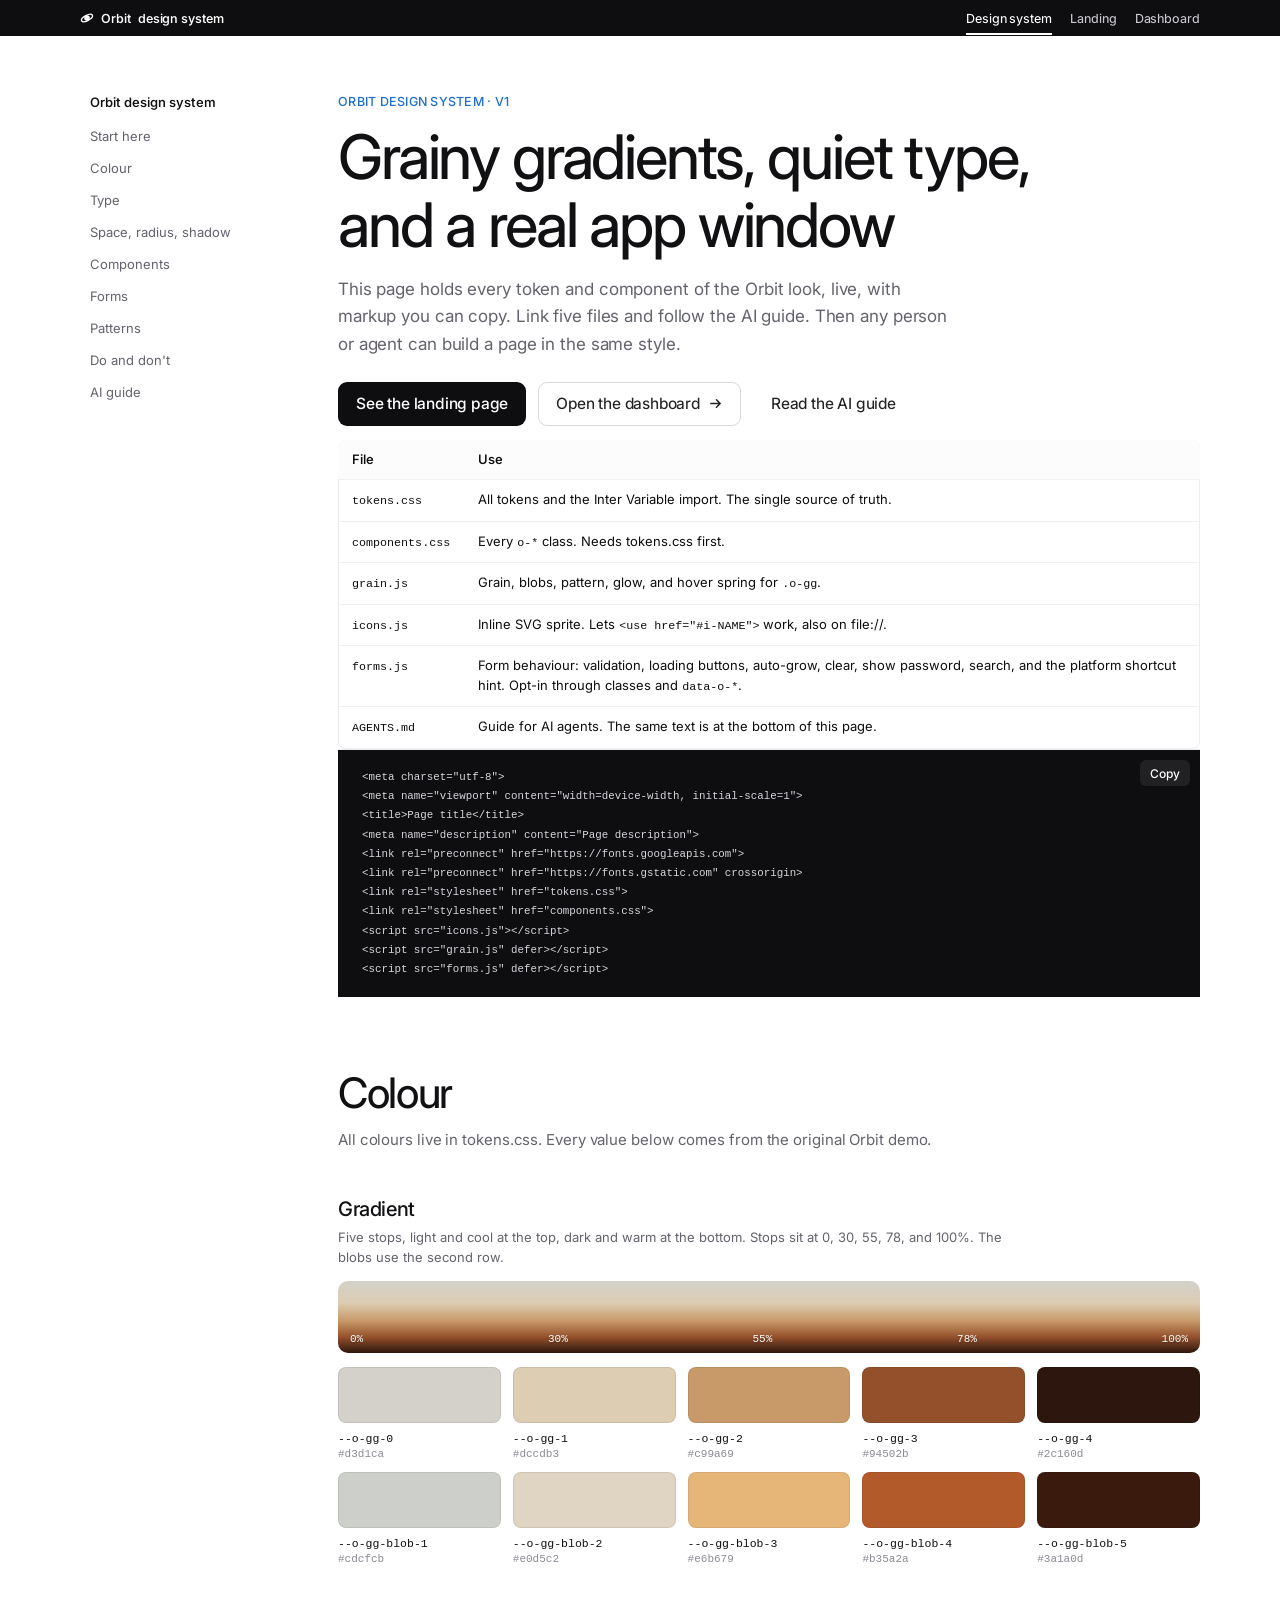
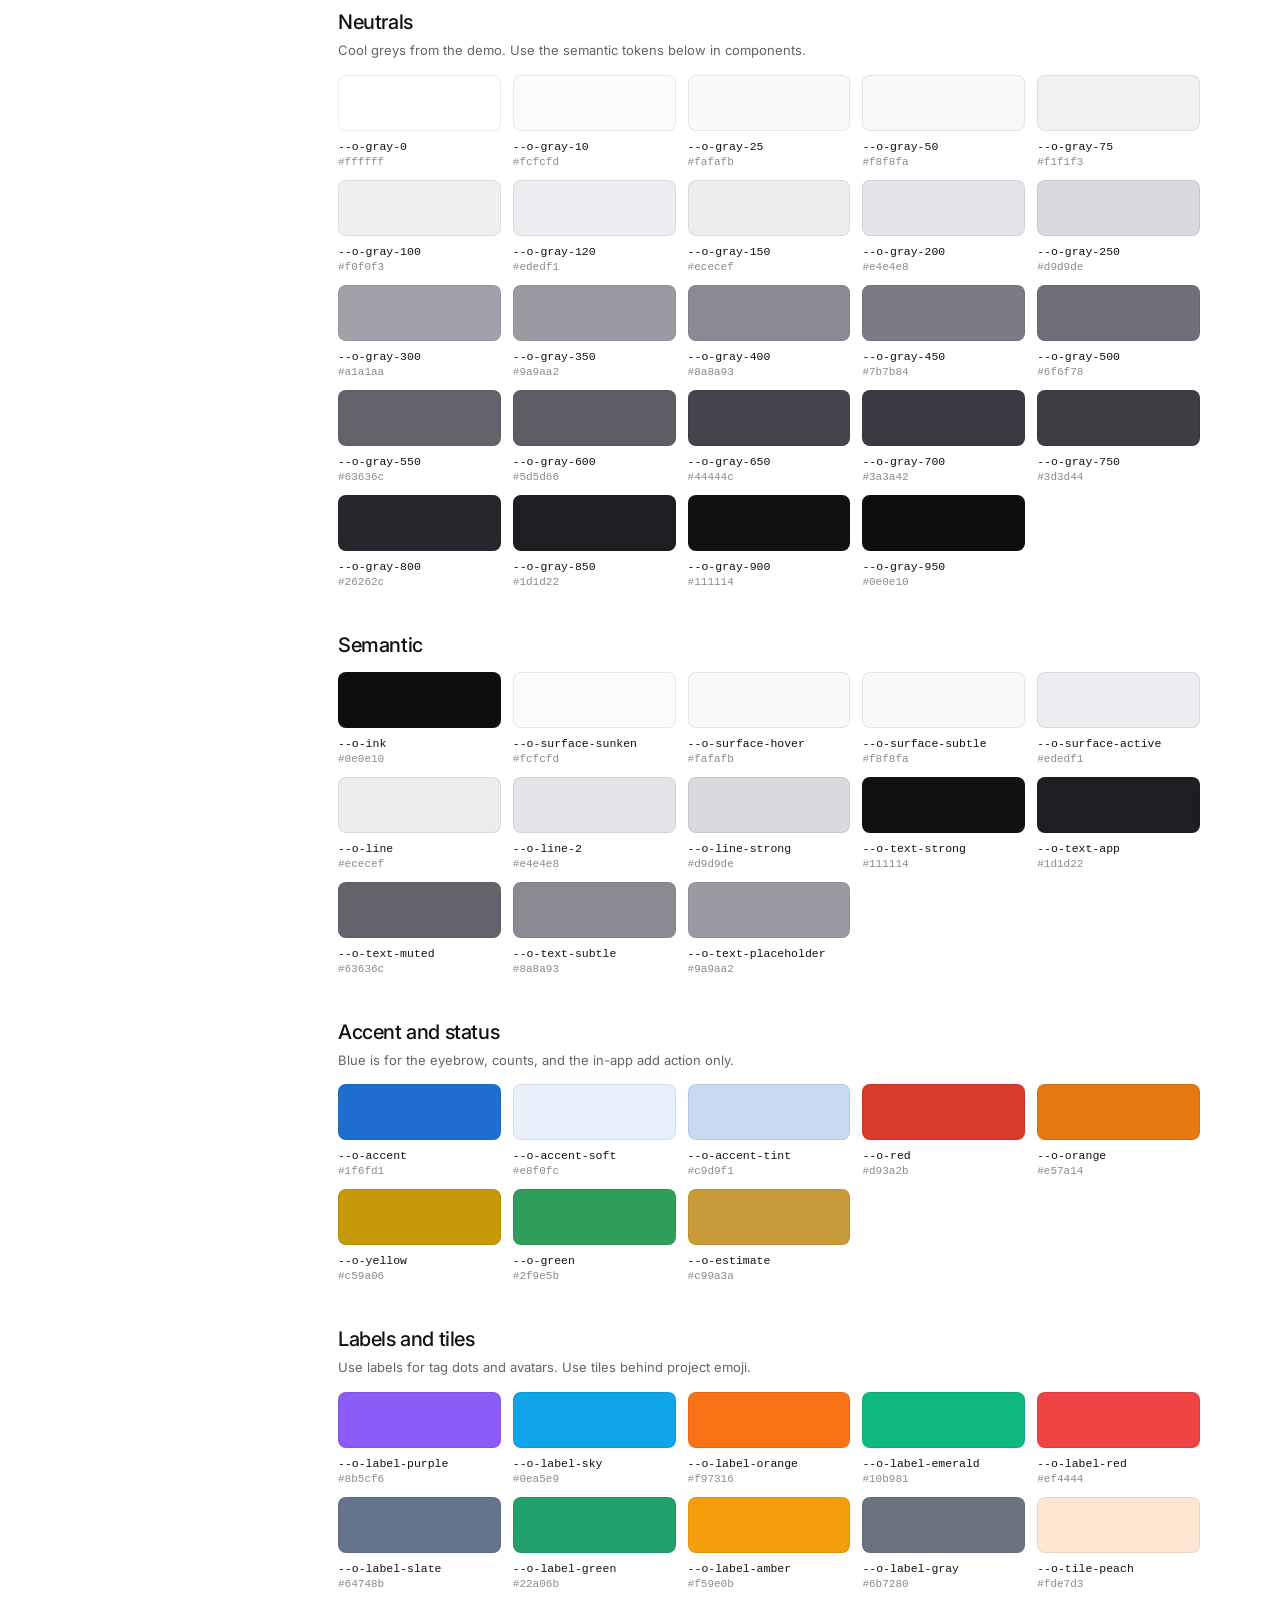
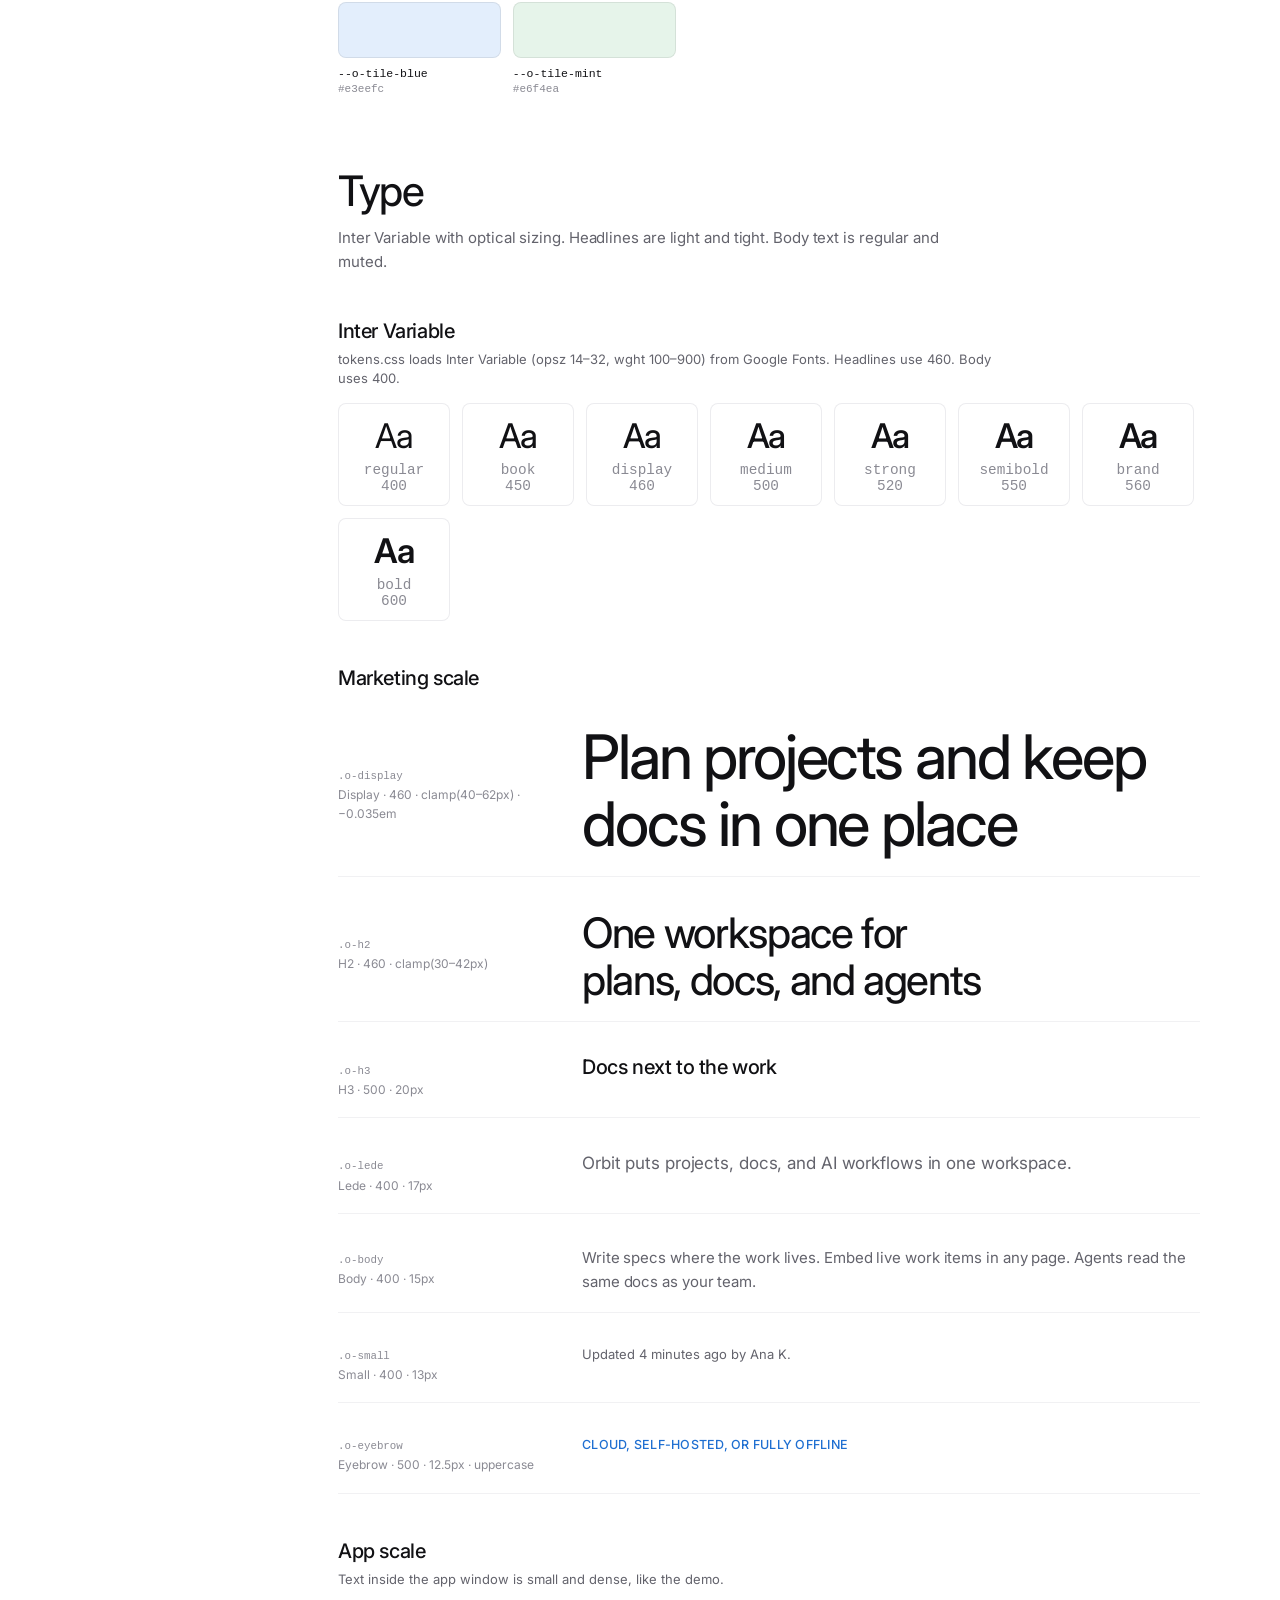
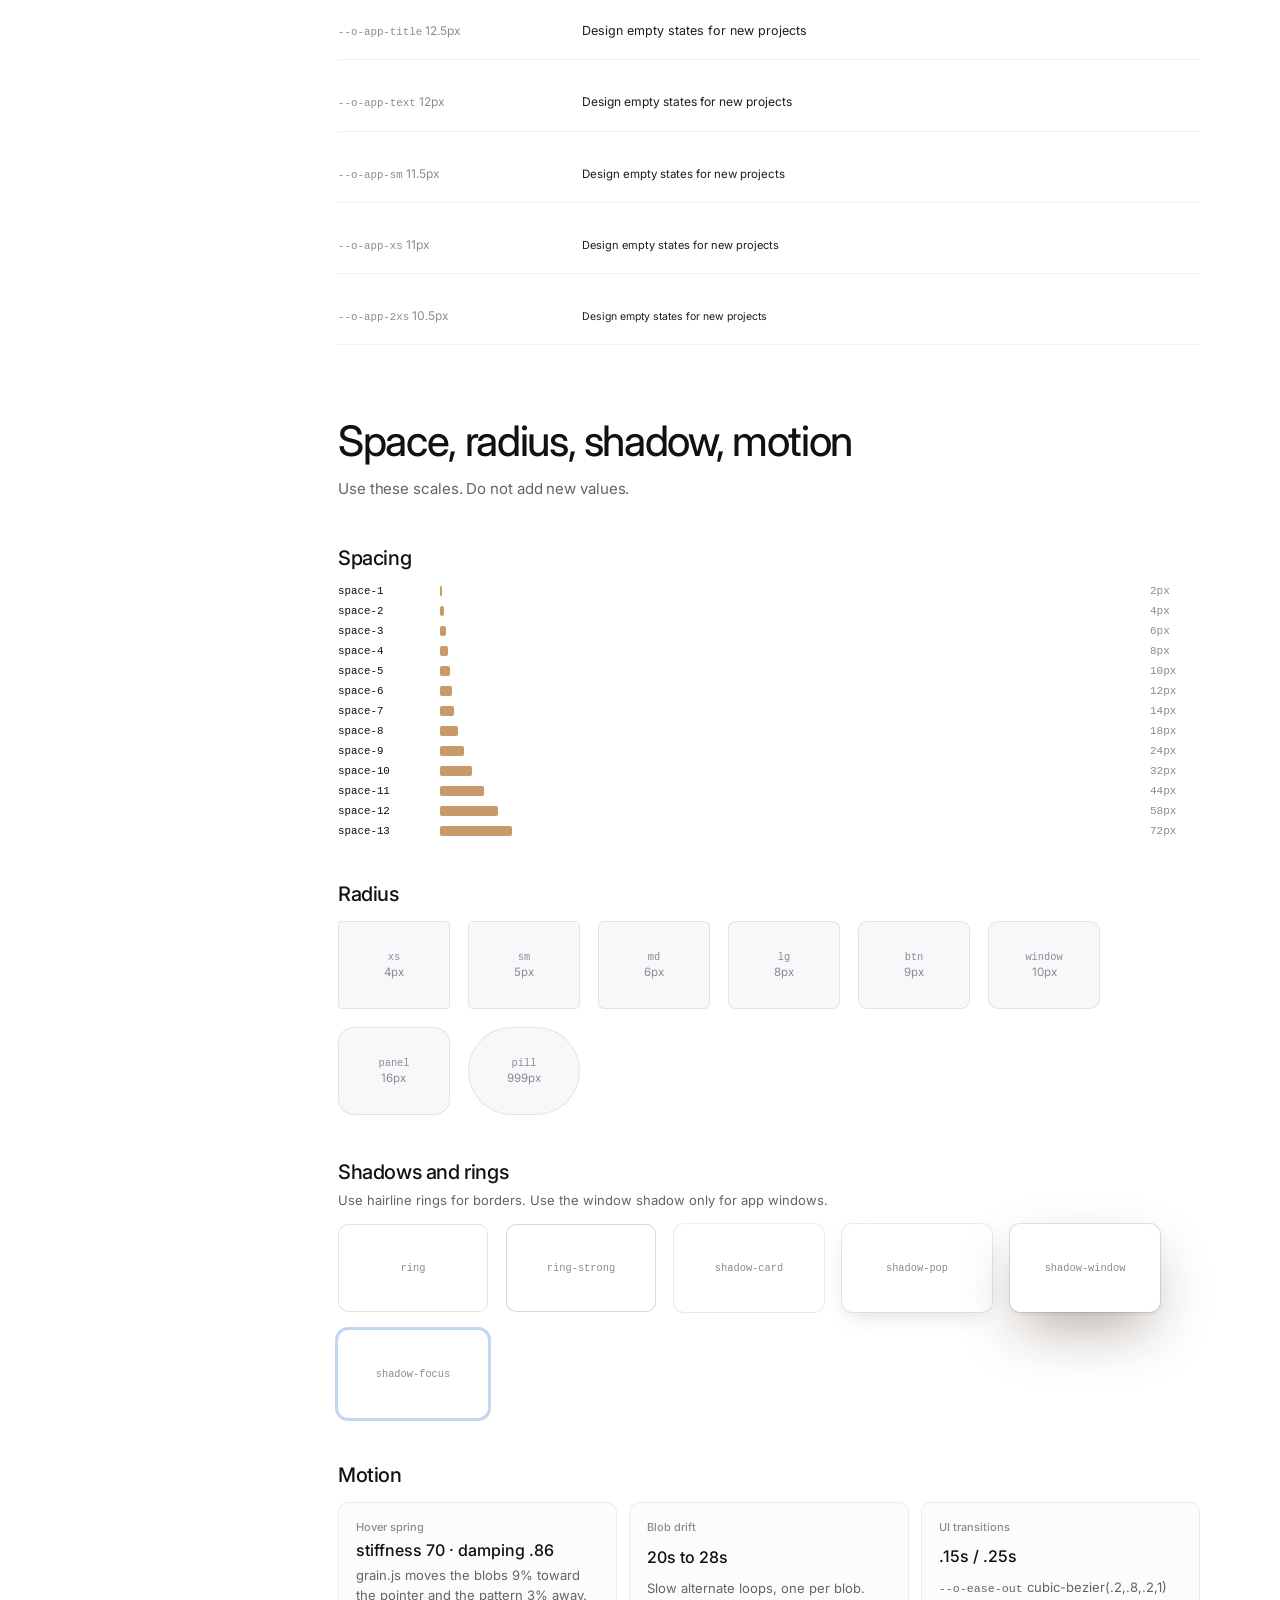
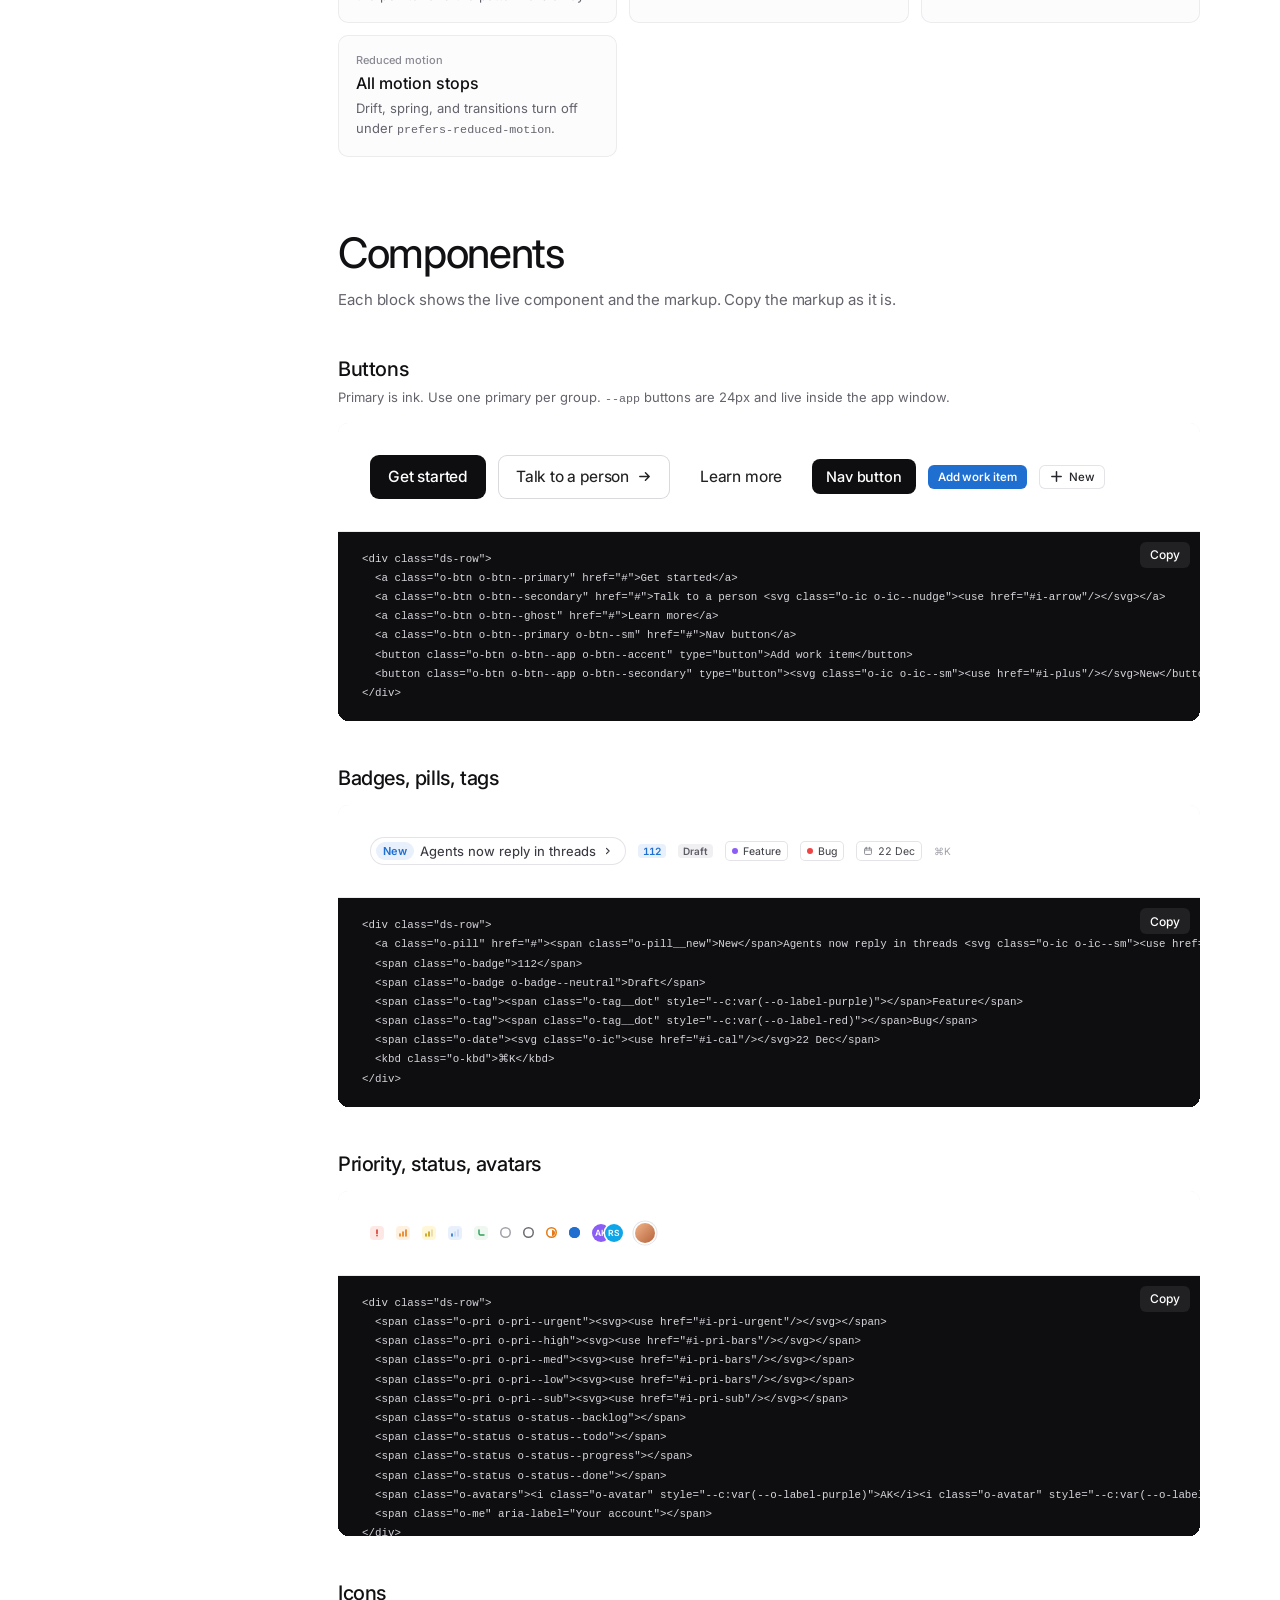
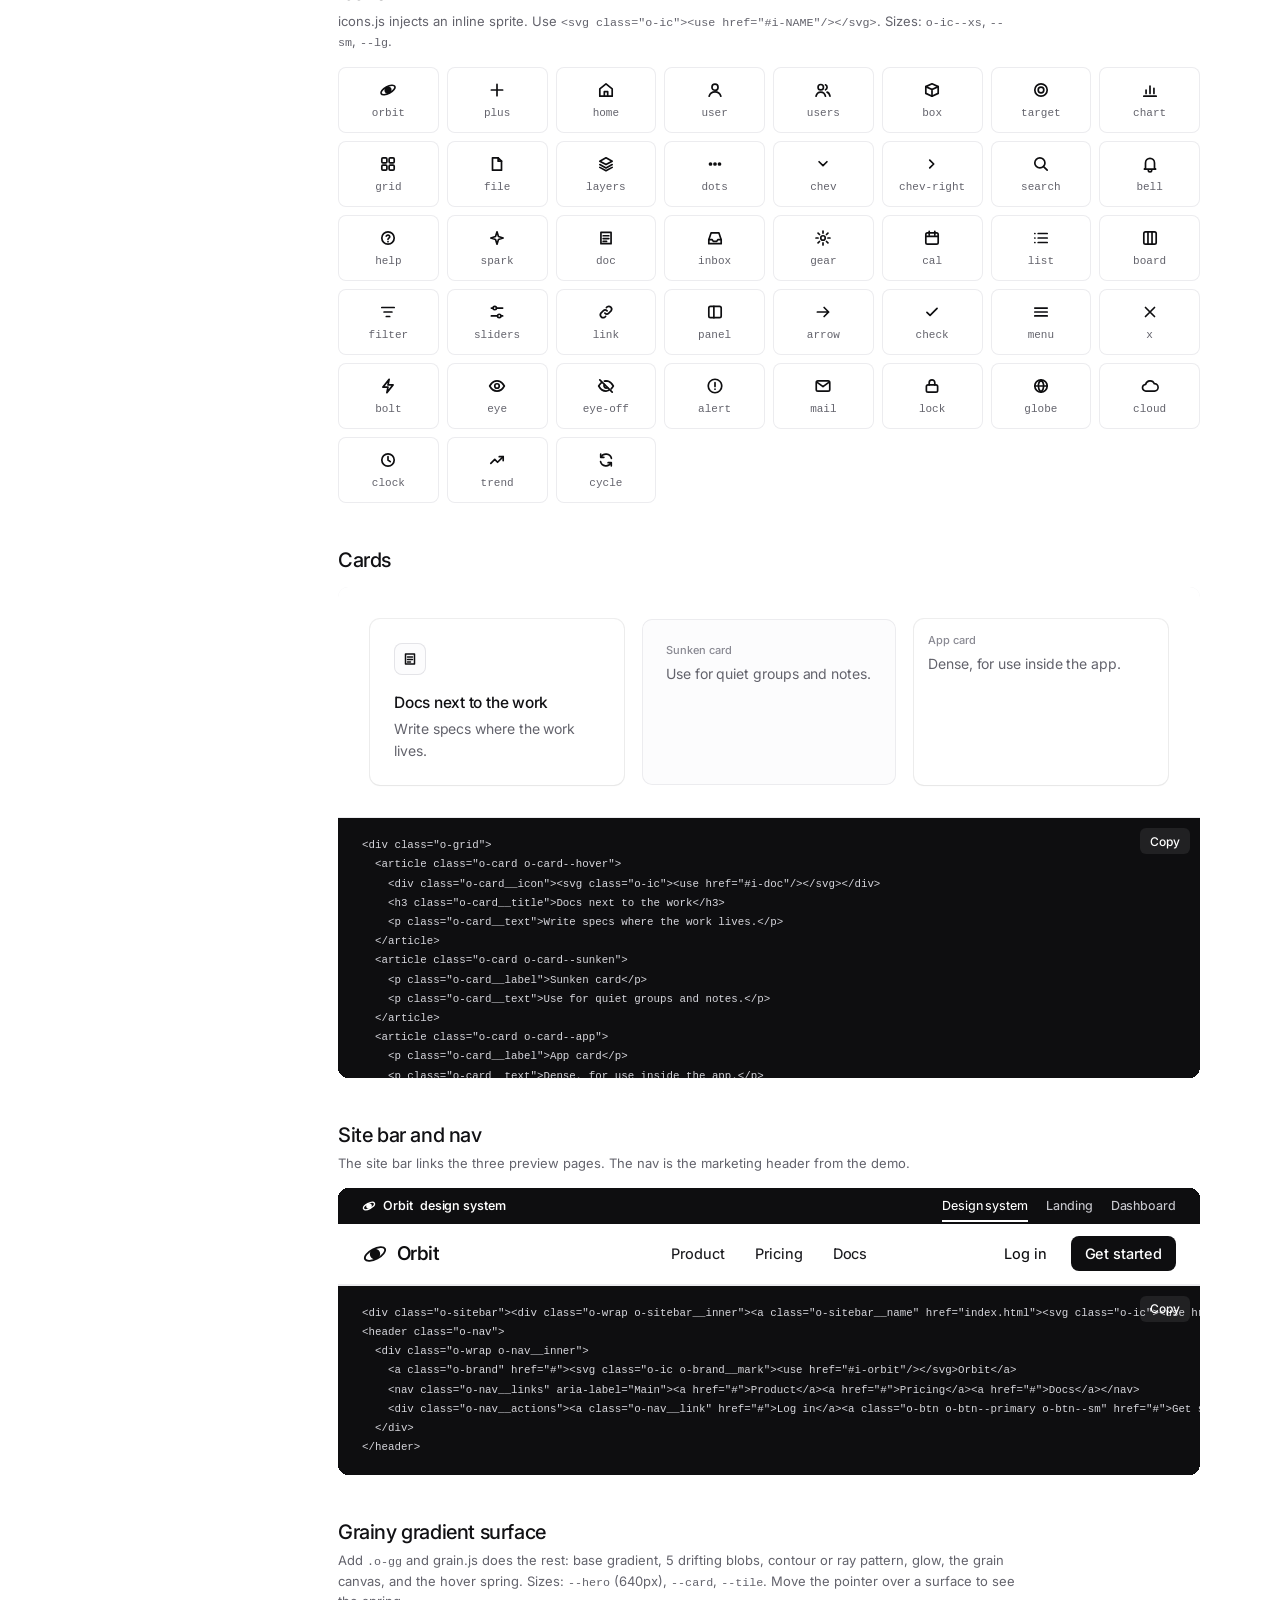
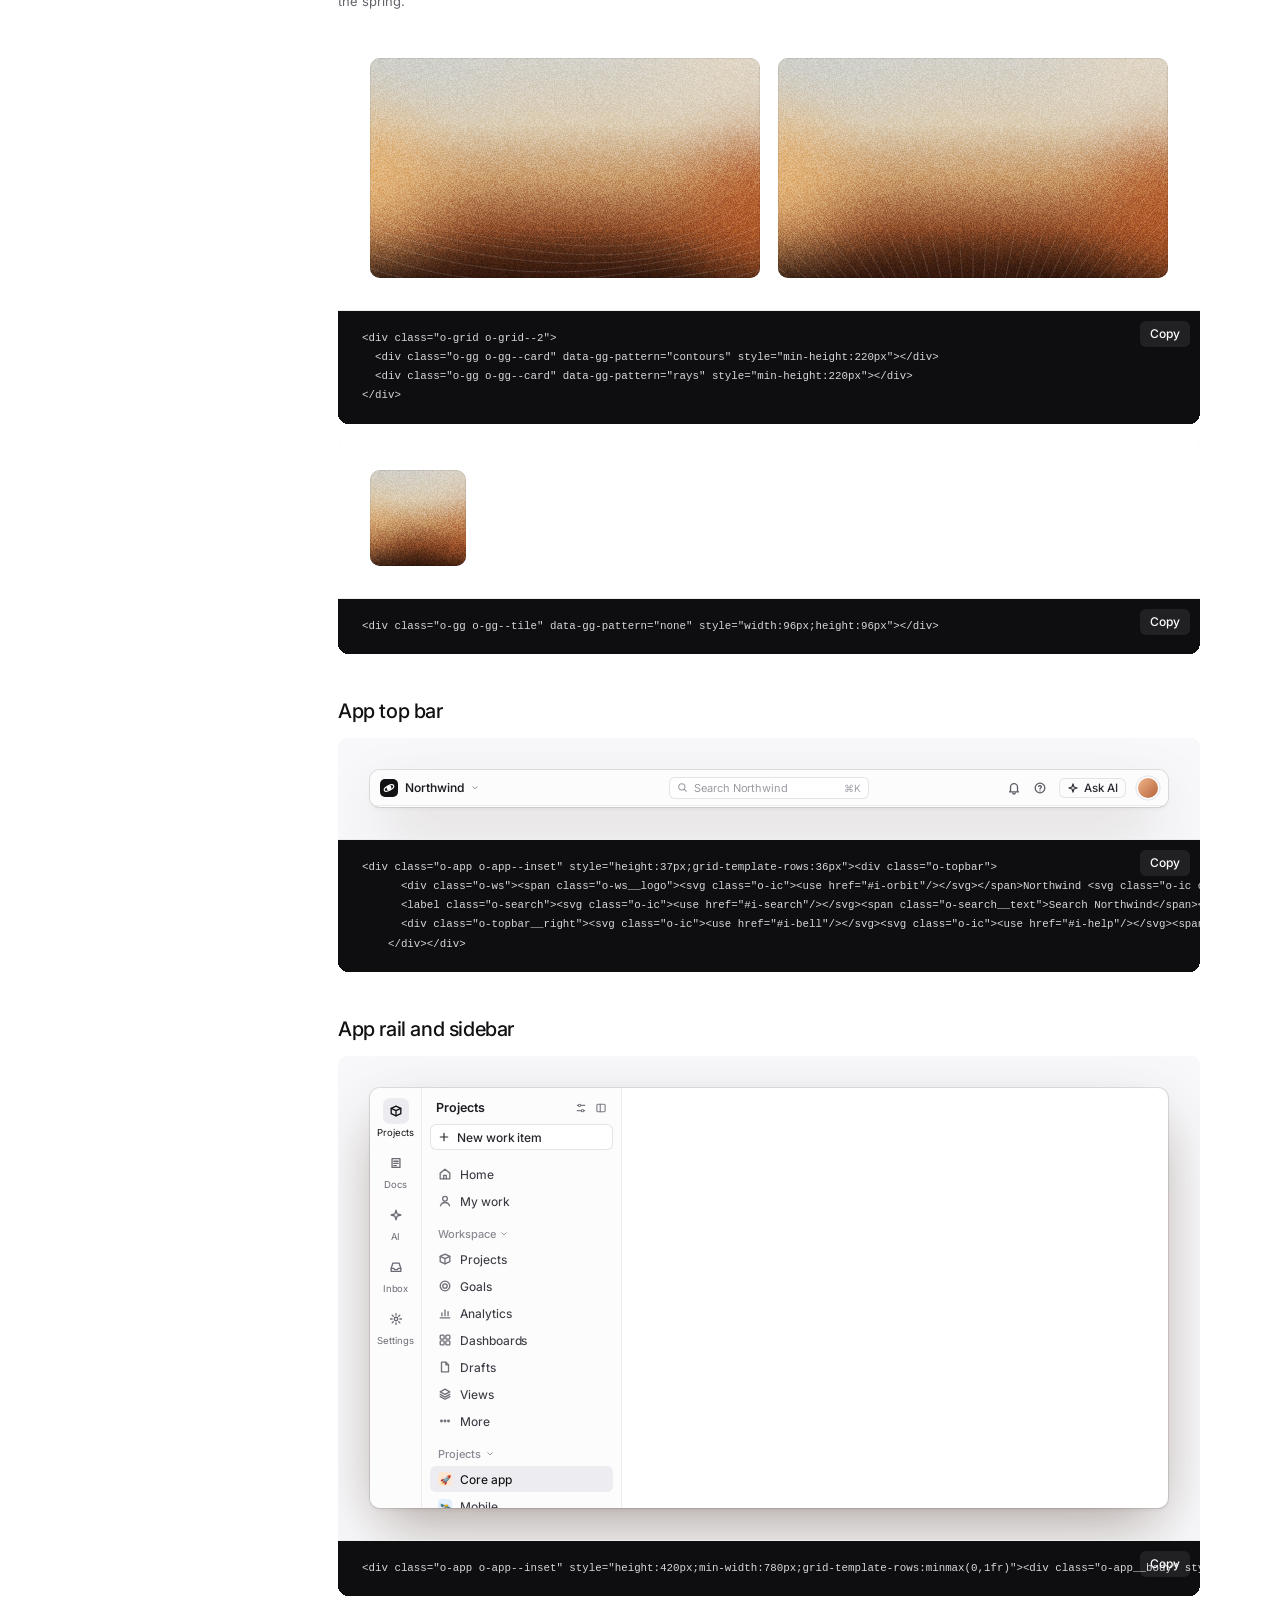
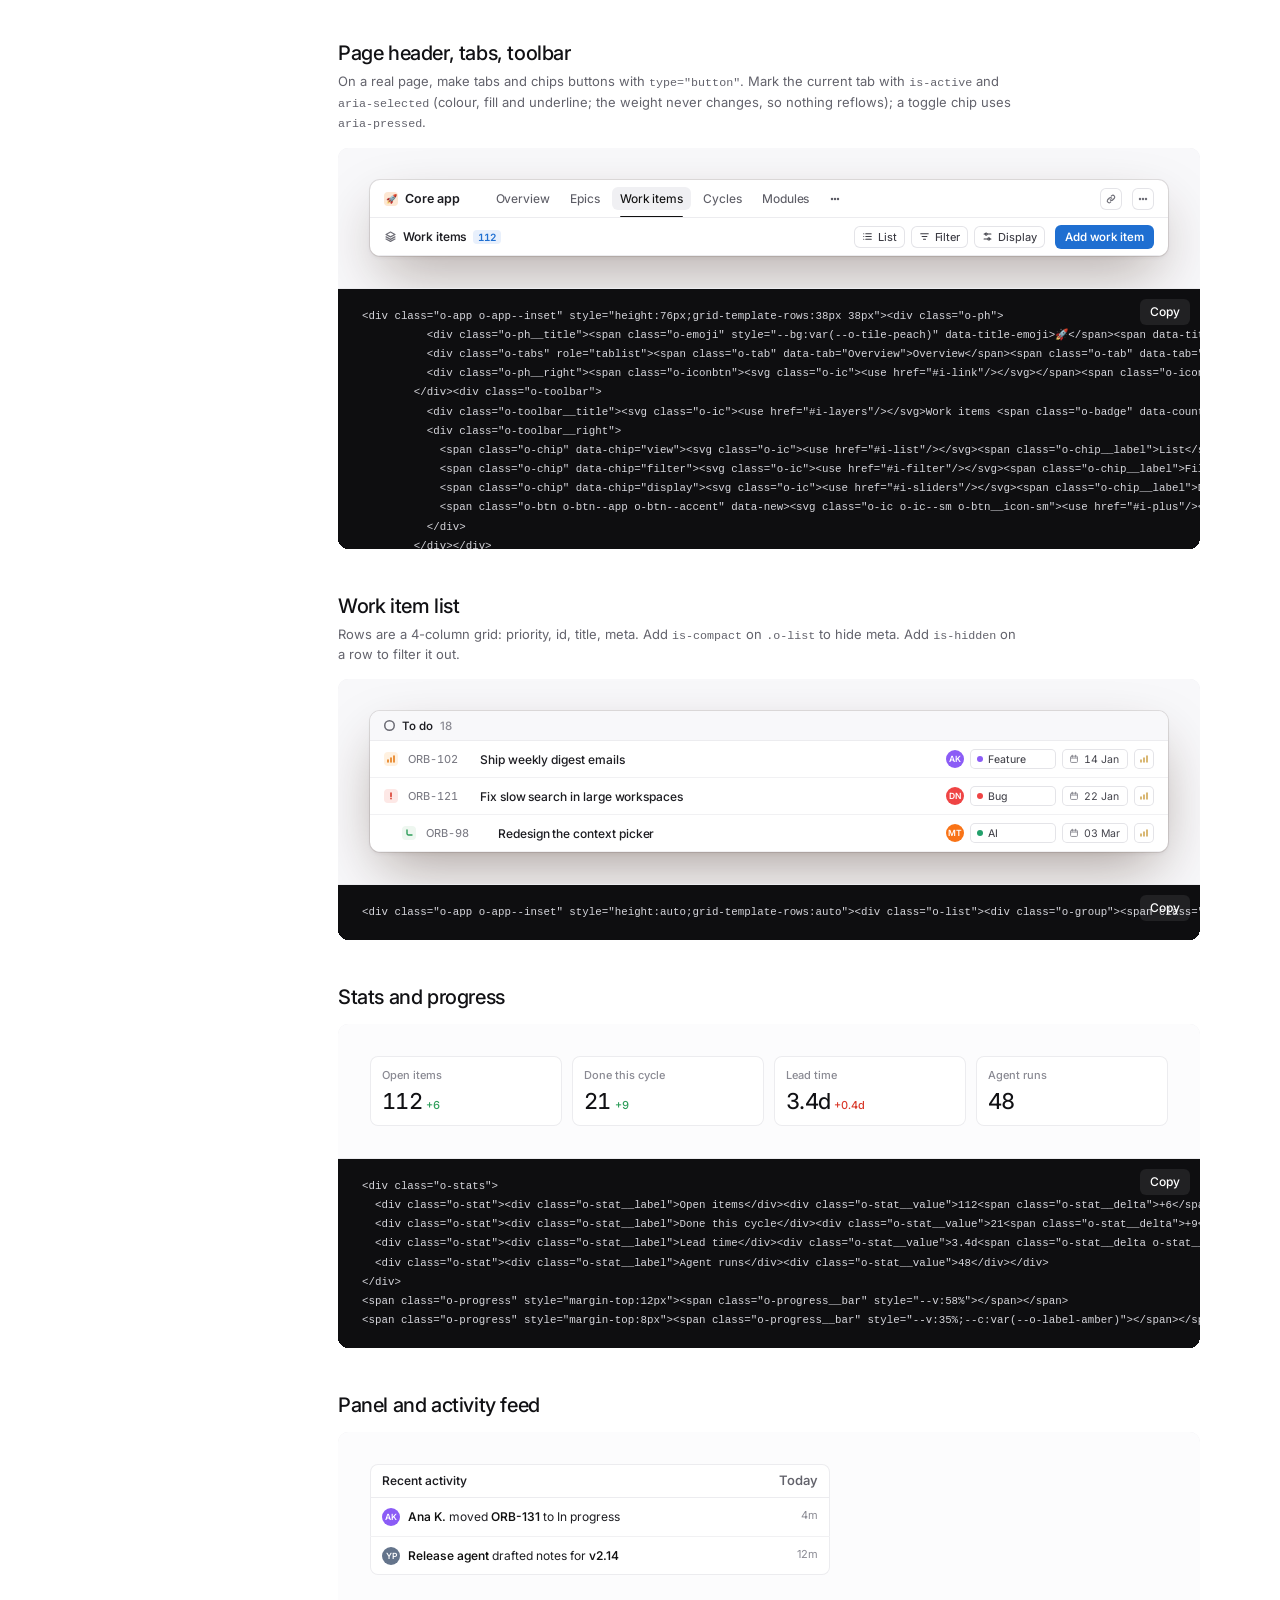
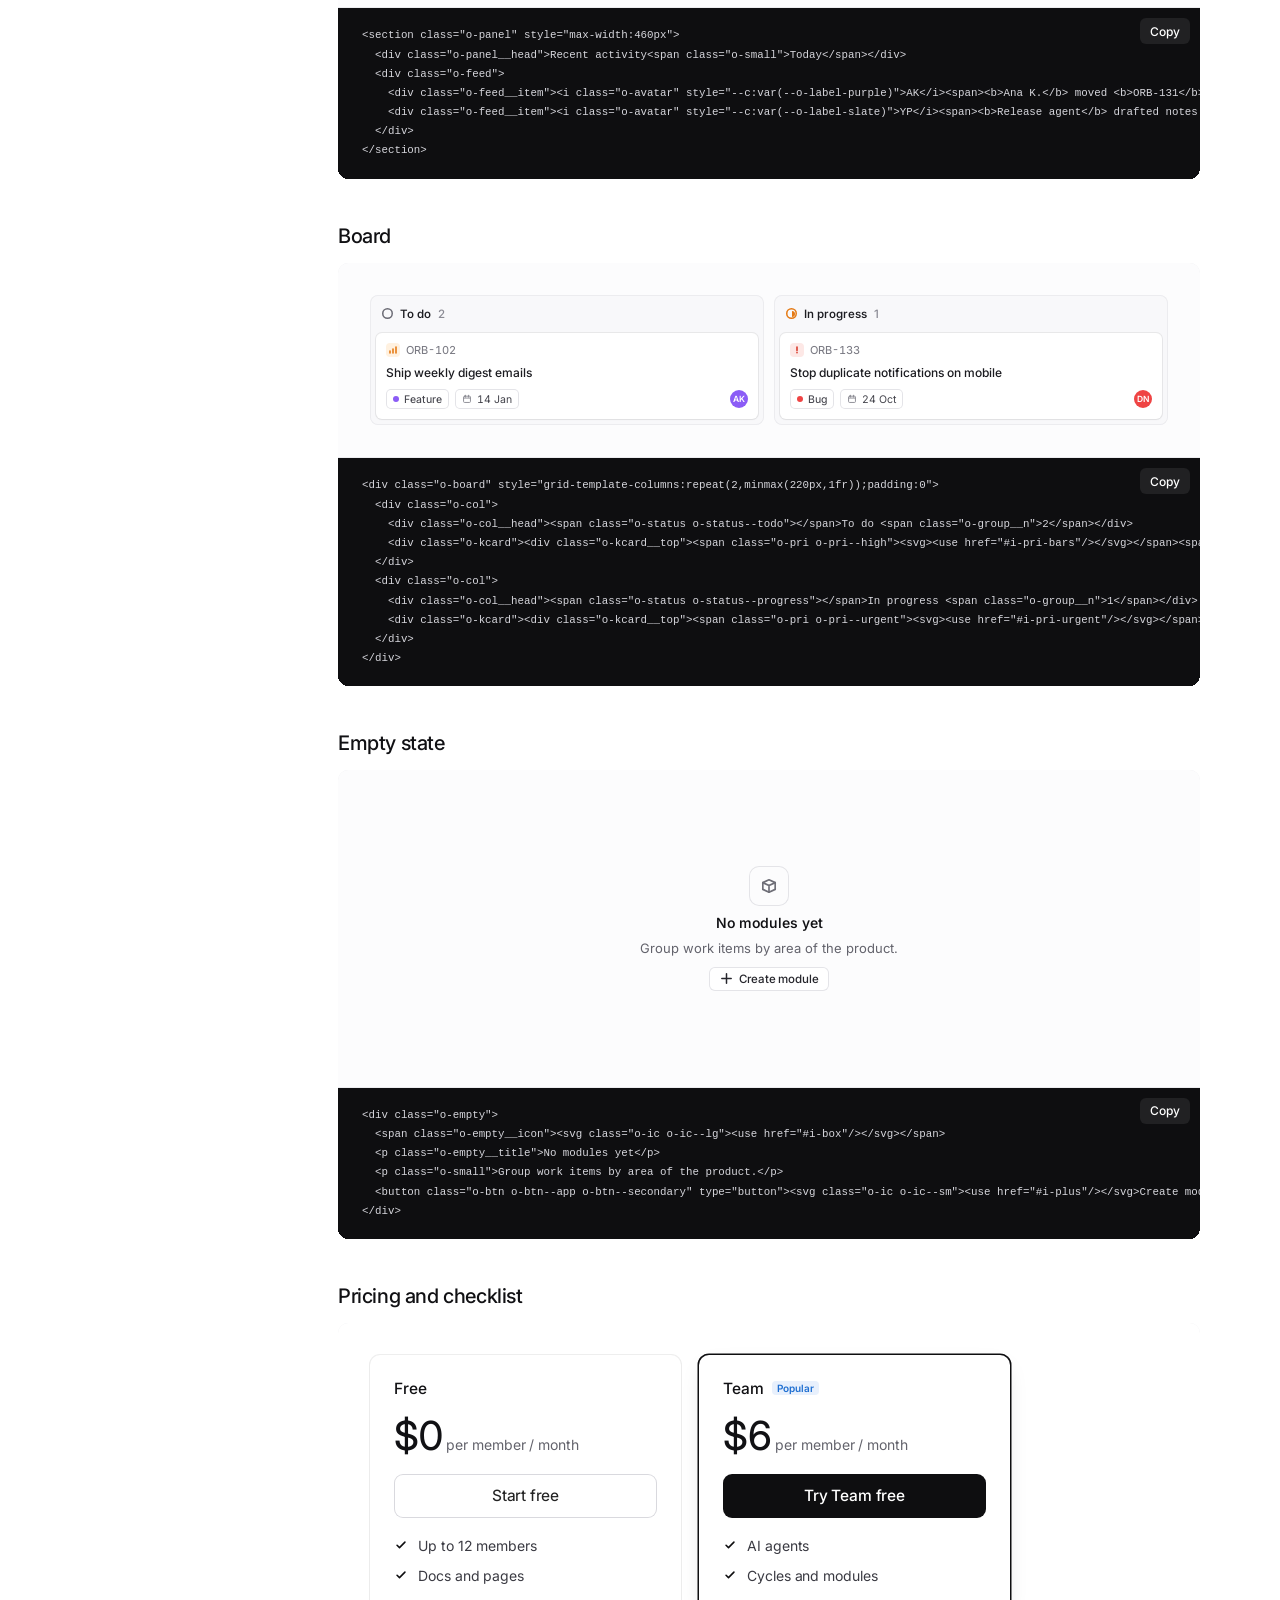
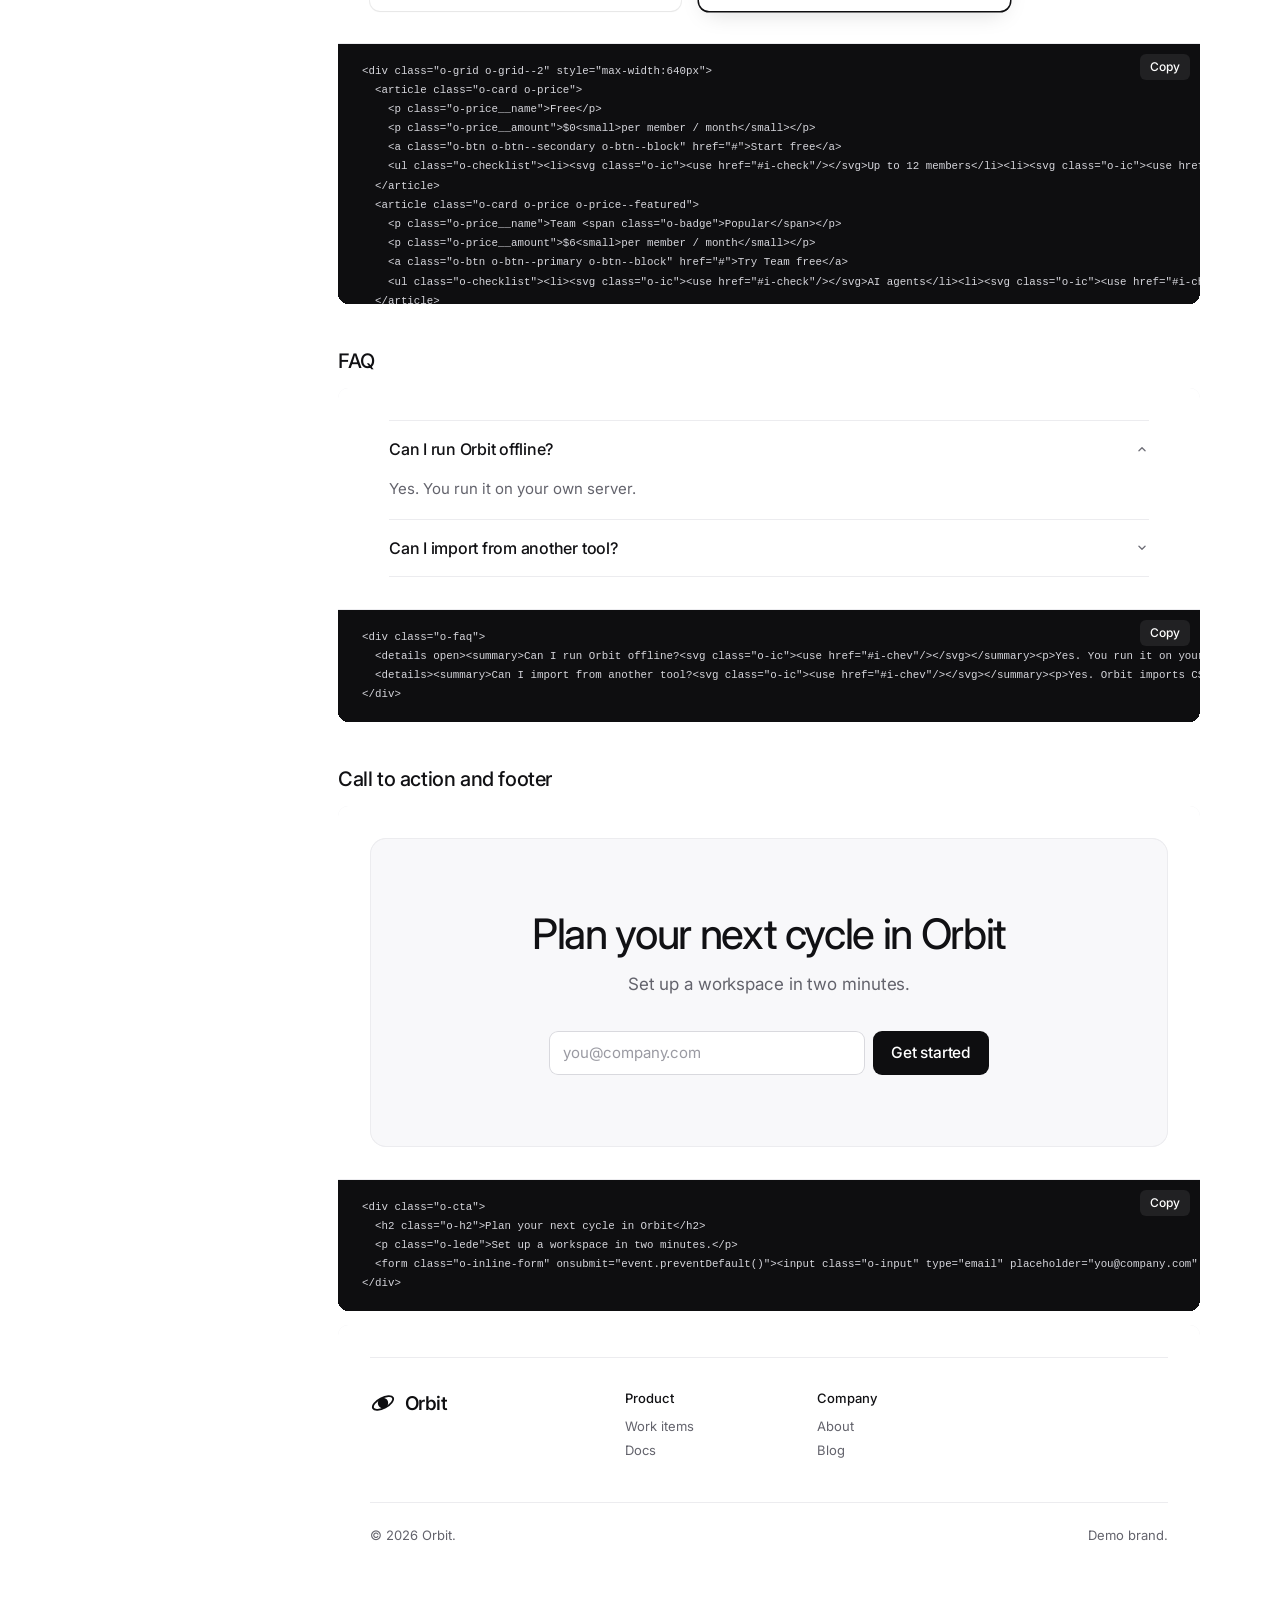
==== commit 68dfeef4: "Active states keep weight; disabled and loading buttons ignore hover and press" ====
--- a/index.html
+++ b/index.html
@@ -244,7 +244,7 @@
       &lt;div class="o-ws"&gt;&lt;span class="o-ws__logo"&gt;&lt;svg class="o-ic"&gt;&lt;use href="#i-orbit"/&gt;&lt;/svg&gt;&lt;/span&gt;Northwind &lt;svg class="o-ic o-ws__chev"&gt;&lt;use href="#i-chev"/&gt;&lt;/svg&gt;&lt;/div&gt;
       &lt;label class="o-search"&gt;&lt;svg class="o-ic"&gt;&lt;use href="#i-search"/&gt;&lt;/svg&gt;&lt;span class="o-search__text"&gt;Search Northwind&lt;/span&gt;&lt;kbd class="o-kbd"&gt;⌘K&lt;/kbd&gt;&lt;/label&gt;
       &lt;div class="o-topbar__right"&gt;&lt;svg class="o-ic"&gt;&lt;use href="#i-bell"/&gt;&lt;/svg&gt;&lt;svg class="o-ic"&gt;&lt;use href="#i-help"/&gt;&lt;/svg&gt;&lt;span class="o-ask"&gt;&lt;svg class="o-ic"&gt;&lt;use href="#i-spark"/&gt;&lt;/svg&gt;&lt;span class="o-ask__label"&gt;Ask AI&lt;/span&gt;&lt;/span&gt;&lt;span class="o-me" aria-label="Your account"&gt;&lt;/span&gt;&lt;/div&gt;
-    &lt;/div&gt;&lt;/div&gt;</code></pre></div></div></div><div class="ds-sub"><h3 class="o-h3">App rail and sidebar</h3><div class="ds-ex"><div class="ds-ex__live ds-ex__live--grey"><div class="o-app o-app--inset" style="height:420px;min-width:780px;grid-template-rows:minmax(0,1fr)"><div class="o-app__body" style="grid-template-columns:52px 200px"><aside class="o-rail" aria-label="Apps"><a class="o-rail__item is-active" href="#" data-rail="Projects"><span class="o-rail__icon"><svg class="o-ic"><use href="#i-box"/></svg></span>Projects</a><a class="o-rail__item" href="#" data-rail="Docs"><span class="o-rail__icon"><svg class="o-ic"><use href="#i-doc"/></svg></span>Docs</a><a class="o-rail__item" href="#" data-rail="AI"><span class="o-rail__icon"><svg class="o-ic"><use href="#i-spark"/></svg></span>AI</a><a class="o-rail__item" href="#" data-rail="Inbox"><span class="o-rail__icon"><svg class="o-ic"><use href="#i-inbox"/></svg></span>Inbox</a><a class="o-rail__item" href="#" data-rail="Settings"><span class="o-rail__icon"><svg class="o-ic"><use href="#i-gear"/></svg></span>Settings</a></aside><aside class="o-side" aria-label="Navigation"><div class="o-side__head"><span>Projects</span><span><svg class="o-ic o-ic--sm"><use href="#i-sliders"/></svg><svg class="o-ic o-ic--sm"><use href="#i-panel"/></svg></span></div><div class="o-side__new"><svg class="o-ic o-ic--sm"><use href="#i-plus"/></svg>New work item</div><div class="o-side__item" data-side="Home"><svg class="o-ic"><use href="#i-home"/></svg>Home</div><div class="o-side__item" data-side="My work"><svg class="o-ic"><use href="#i-user"/></svg>My work</div><div class="o-side__group">Workspace <svg class="o-ic"><use href="#i-chev"/></svg></div><div class="o-side__item" data-side="Projects"><svg class="o-ic"><use href="#i-box"/></svg>Projects</div><div class="o-side__item" data-side="Goals"><svg class="o-ic"><use href="#i-target"/></svg>Goals</div><div class="o-side__item" data-side="Analytics"><svg class="o-ic"><use href="#i-chart"/></svg>Analytics</div><div class="o-side__item" data-side="Dashboards"><svg class="o-ic"><use href="#i-grid"/></svg>Dashboards</div><div class="o-side__item" data-side="Drafts"><svg class="o-ic"><use href="#i-file"/></svg>Drafts</div><div class="o-side__item" data-side="Views"><svg class="o-ic"><use href="#i-layers"/></svg>Views</div><div class="o-side__item" data-side="More"><svg class="o-ic"><use href="#i-dots"/></svg>More</div><div class="o-side__group">Projects <svg class="o-ic"><use href="#i-chev"/></svg></div><div class="o-side__item is-active" data-side="Core app" data-emoji="🚀" data-tile="peach"><span class="o-emoji" style="--bg:var(--o-tile-peach)">🚀</span>Core app</div><div class="o-side__item" data-side="Mobile" data-emoji="🛰️" data-tile="blue"><span class="o-emoji" style="--bg:var(--o-tile-blue)">🛰️</span>Mobile</div><div class="o-side__item" data-side="Growth" data-emoji="🌱" data-tile="mint"><span class="o-emoji" style="--bg:var(--o-tile-mint)">🌱</span>Growth</div></aside></div></div></div><div class="ds-code"><button class="ds-copy" type="button">Copy</button><pre><code>&lt;div class="o-app o-app--inset" style="height:420px;min-width:780px;grid-template-rows:minmax(0,1fr)"&gt;&lt;div class="o-app__body" style="grid-template-columns:52px 200px"&gt;&lt;aside class="o-rail" aria-label="Apps"&gt;&lt;a class="o-rail__item is-active" href="#" data-rail="Projects"&gt;&lt;span class="o-rail__icon"&gt;&lt;svg class="o-ic"&gt;&lt;use href="#i-box"/&gt;&lt;/svg&gt;&lt;/span&gt;Projects&lt;/a&gt;&lt;a class="o-rail__item" href="#" data-rail="Docs"&gt;&lt;span class="o-rail__icon"&gt;&lt;svg class="o-ic"&gt;&lt;use href="#i-doc"/&gt;&lt;/svg&gt;&lt;/span&gt;Docs&lt;/a&gt;&lt;a class="o-rail__item" href="#" data-rail="AI"&gt;&lt;span class="o-rail__icon"&gt;&lt;svg class="o-ic"&gt;&lt;use href="#i-spark"/&gt;&lt;/svg&gt;&lt;/span&gt;AI&lt;/a&gt;&lt;a class="o-rail__item" href="#" data-rail="Inbox"&gt;&lt;span class="o-rail__icon"&gt;&lt;svg class="o-ic"&gt;&lt;use href="#i-inbox"/&gt;&lt;/svg&gt;&lt;/span&gt;Inbox&lt;/a&gt;&lt;a class="o-rail__item" href="#" data-rail="Settings"&gt;&lt;span class="o-rail__icon"&gt;&lt;svg class="o-ic"&gt;&lt;use href="#i-gear"/&gt;&lt;/svg&gt;&lt;/span&gt;Settings&lt;/a&gt;&lt;/aside&gt;&lt;aside class="o-side" aria-label="Navigation"&gt;&lt;div class="o-side__head"&gt;&lt;span&gt;Projects&lt;/span&gt;&lt;span&gt;&lt;svg class="o-ic o-ic--sm"&gt;&lt;use href="#i-sliders"/&gt;&lt;/svg&gt;&lt;svg class="o-ic o-ic--sm"&gt;&lt;use href="#i-panel"/&gt;&lt;/svg&gt;&lt;/span&gt;&lt;/div&gt;&lt;div class="o-side__new"&gt;&lt;svg class="o-ic o-ic--sm"&gt;&lt;use href="#i-plus"/&gt;&lt;/svg&gt;New work item&lt;/div&gt;&lt;div class="o-side__item" data-side="Home"&gt;&lt;svg class="o-ic"&gt;&lt;use href="#i-home"/&gt;&lt;/svg&gt;Home&lt;/div&gt;&lt;div class="o-side__item" data-side="My work"&gt;&lt;svg class="o-ic"&gt;&lt;use href="#i-user"/&gt;&lt;/svg&gt;My work&lt;/div&gt;&lt;div class="o-side__group"&gt;Workspace &lt;svg class="o-ic"&gt;&lt;use href="#i-chev"/&gt;&lt;/svg&gt;&lt;/div&gt;&lt;div class="o-side__item" data-side="Projects"&gt;&lt;svg class="o-ic"&gt;&lt;use href="#i-box"/&gt;&lt;/svg&gt;Projects&lt;/div&gt;&lt;div class="o-side__item" data-side="Goals"&gt;&lt;svg class="o-ic"&gt;&lt;use href="#i-target"/&gt;&lt;/svg&gt;Goals&lt;/div&gt;&lt;div class="o-side__item" data-side="Analytics"&gt;&lt;svg class="o-ic"&gt;&lt;use href="#i-chart"/&gt;&lt;/svg&gt;Analytics&lt;/div&gt;&lt;div class="o-side__item" data-side="Dashboards"&gt;&lt;svg class="o-ic"&gt;&lt;use href="#i-grid"/&gt;&lt;/svg&gt;Dashboards&lt;/div&gt;&lt;div class="o-side__item" data-side="Drafts"&gt;&lt;svg class="o-ic"&gt;&lt;use href="#i-file"/&gt;&lt;/svg&gt;Drafts&lt;/div&gt;&lt;div class="o-side__item" data-side="Views"&gt;&lt;svg class="o-ic"&gt;&lt;use href="#i-layers"/&gt;&lt;/svg&gt;Views&lt;/div&gt;&lt;div class="o-side__item" data-side="More"&gt;&lt;svg class="o-ic"&gt;&lt;use href="#i-dots"/&gt;&lt;/svg&gt;More&lt;/div&gt;&lt;div class="o-side__group"&gt;Projects &lt;svg class="o-ic"&gt;&lt;use href="#i-chev"/&gt;&lt;/svg&gt;&lt;/div&gt;&lt;div class="o-side__item is-active" data-side="Core app" data-emoji="🚀" data-tile="peach"&gt;&lt;span class="o-emoji" style="--bg:var(--o-tile-peach)"&gt;🚀&lt;/span&gt;Core app&lt;/div&gt;&lt;div class="o-side__item" data-side="Mobile" data-emoji="🛰️" data-tile="blue"&gt;&lt;span class="o-emoji" style="--bg:var(--o-tile-blue)"&gt;🛰️&lt;/span&gt;Mobile&lt;/div&gt;&lt;div class="o-side__item" data-side="Growth" data-emoji="🌱" data-tile="mint"&gt;&lt;span class="o-emoji" style="--bg:var(--o-tile-mint)"&gt;🌱&lt;/span&gt;Growth&lt;/div&gt;&lt;/aside&gt;&lt;/div&gt;&lt;/div&gt;</code></pre></div></div></div><div class="ds-sub"><h3 class="o-h3">Page header, tabs, toolbar</h3><p class="o-small ds-desc">On a real page, make tabs and chips buttons with <code>type="button"</code>. Mark the current tab with <code>is-active</code> and <code>aria-selected</code>; a toggle chip uses <code>aria-pressed</code>.</p><div class="ds-ex"><div class="ds-ex__live ds-ex__live--grey"><div class="o-app o-app--inset" style="height:76px;grid-template-rows:38px 38px"><div class="o-ph">
+    &lt;/div&gt;&lt;/div&gt;</code></pre></div></div></div><div class="ds-sub"><h3 class="o-h3">App rail and sidebar</h3><div class="ds-ex"><div class="ds-ex__live ds-ex__live--grey"><div class="o-app o-app--inset" style="height:420px;min-width:780px;grid-template-rows:minmax(0,1fr)"><div class="o-app__body" style="grid-template-columns:52px 200px"><aside class="o-rail" aria-label="Apps"><a class="o-rail__item is-active" href="#" data-rail="Projects"><span class="o-rail__icon"><svg class="o-ic"><use href="#i-box"/></svg></span>Projects</a><a class="o-rail__item" href="#" data-rail="Docs"><span class="o-rail__icon"><svg class="o-ic"><use href="#i-doc"/></svg></span>Docs</a><a class="o-rail__item" href="#" data-rail="AI"><span class="o-rail__icon"><svg class="o-ic"><use href="#i-spark"/></svg></span>AI</a><a class="o-rail__item" href="#" data-rail="Inbox"><span class="o-rail__icon"><svg class="o-ic"><use href="#i-inbox"/></svg></span>Inbox</a><a class="o-rail__item" href="#" data-rail="Settings"><span class="o-rail__icon"><svg class="o-ic"><use href="#i-gear"/></svg></span>Settings</a></aside><aside class="o-side" aria-label="Navigation"><div class="o-side__head"><span>Projects</span><span><svg class="o-ic o-ic--sm"><use href="#i-sliders"/></svg><svg class="o-ic o-ic--sm"><use href="#i-panel"/></svg></span></div><div class="o-side__new"><svg class="o-ic o-ic--sm"><use href="#i-plus"/></svg>New work item</div><div class="o-side__item" data-side="Home"><svg class="o-ic"><use href="#i-home"/></svg>Home</div><div class="o-side__item" data-side="My work"><svg class="o-ic"><use href="#i-user"/></svg>My work</div><div class="o-side__group">Workspace <svg class="o-ic"><use href="#i-chev"/></svg></div><div class="o-side__item" data-side="Projects"><svg class="o-ic"><use href="#i-box"/></svg>Projects</div><div class="o-side__item" data-side="Goals"><svg class="o-ic"><use href="#i-target"/></svg>Goals</div><div class="o-side__item" data-side="Analytics"><svg class="o-ic"><use href="#i-chart"/></svg>Analytics</div><div class="o-side__item" data-side="Dashboards"><svg class="o-ic"><use href="#i-grid"/></svg>Dashboards</div><div class="o-side__item" data-side="Drafts"><svg class="o-ic"><use href="#i-file"/></svg>Drafts</div><div class="o-side__item" data-side="Views"><svg class="o-ic"><use href="#i-layers"/></svg>Views</div><div class="o-side__item" data-side="More"><svg class="o-ic"><use href="#i-dots"/></svg>More</div><div class="o-side__group">Projects <svg class="o-ic"><use href="#i-chev"/></svg></div><div class="o-side__item is-active" data-side="Core app" data-emoji="🚀" data-tile="peach"><span class="o-emoji" style="--bg:var(--o-tile-peach)">🚀</span>Core app</div><div class="o-side__item" data-side="Mobile" data-emoji="🛰️" data-tile="blue"><span class="o-emoji" style="--bg:var(--o-tile-blue)">🛰️</span>Mobile</div><div class="o-side__item" data-side="Growth" data-emoji="🌱" data-tile="mint"><span class="o-emoji" style="--bg:var(--o-tile-mint)">🌱</span>Growth</div></aside></div></div></div><div class="ds-code"><button class="ds-copy" type="button">Copy</button><pre><code>&lt;div class="o-app o-app--inset" style="height:420px;min-width:780px;grid-template-rows:minmax(0,1fr)"&gt;&lt;div class="o-app__body" style="grid-template-columns:52px 200px"&gt;&lt;aside class="o-rail" aria-label="Apps"&gt;&lt;a class="o-rail__item is-active" href="#" data-rail="Projects"&gt;&lt;span class="o-rail__icon"&gt;&lt;svg class="o-ic"&gt;&lt;use href="#i-box"/&gt;&lt;/svg&gt;&lt;/span&gt;Projects&lt;/a&gt;&lt;a class="o-rail__item" href="#" data-rail="Docs"&gt;&lt;span class="o-rail__icon"&gt;&lt;svg class="o-ic"&gt;&lt;use href="#i-doc"/&gt;&lt;/svg&gt;&lt;/span&gt;Docs&lt;/a&gt;&lt;a class="o-rail__item" href="#" data-rail="AI"&gt;&lt;span class="o-rail__icon"&gt;&lt;svg class="o-ic"&gt;&lt;use href="#i-spark"/&gt;&lt;/svg&gt;&lt;/span&gt;AI&lt;/a&gt;&lt;a class="o-rail__item" href="#" data-rail="Inbox"&gt;&lt;span class="o-rail__icon"&gt;&lt;svg class="o-ic"&gt;&lt;use href="#i-inbox"/&gt;&lt;/svg&gt;&lt;/span&gt;Inbox&lt;/a&gt;&lt;a class="o-rail__item" href="#" data-rail="Settings"&gt;&lt;span class="o-rail__icon"&gt;&lt;svg class="o-ic"&gt;&lt;use href="#i-gear"/&gt;&lt;/svg&gt;&lt;/span&gt;Settings&lt;/a&gt;&lt;/aside&gt;&lt;aside class="o-side" aria-label="Navigation"&gt;&lt;div class="o-side__head"&gt;&lt;span&gt;Projects&lt;/span&gt;&lt;span&gt;&lt;svg class="o-ic o-ic--sm"&gt;&lt;use href="#i-sliders"/&gt;&lt;/svg&gt;&lt;svg class="o-ic o-ic--sm"&gt;&lt;use href="#i-panel"/&gt;&lt;/svg&gt;&lt;/span&gt;&lt;/div&gt;&lt;div class="o-side__new"&gt;&lt;svg class="o-ic o-ic--sm"&gt;&lt;use href="#i-plus"/&gt;&lt;/svg&gt;New work item&lt;/div&gt;&lt;div class="o-side__item" data-side="Home"&gt;&lt;svg class="o-ic"&gt;&lt;use href="#i-home"/&gt;&lt;/svg&gt;Home&lt;/div&gt;&lt;div class="o-side__item" data-side="My work"&gt;&lt;svg class="o-ic"&gt;&lt;use href="#i-user"/&gt;&lt;/svg&gt;My work&lt;/div&gt;&lt;div class="o-side__group"&gt;Workspace &lt;svg class="o-ic"&gt;&lt;use href="#i-chev"/&gt;&lt;/svg&gt;&lt;/div&gt;&lt;div class="o-side__item" data-side="Projects"&gt;&lt;svg class="o-ic"&gt;&lt;use href="#i-box"/&gt;&lt;/svg&gt;Projects&lt;/div&gt;&lt;div class="o-side__item" data-side="Goals"&gt;&lt;svg class="o-ic"&gt;&lt;use href="#i-target"/&gt;&lt;/svg&gt;Goals&lt;/div&gt;&lt;div class="o-side__item" data-side="Analytics"&gt;&lt;svg class="o-ic"&gt;&lt;use href="#i-chart"/&gt;&lt;/svg&gt;Analytics&lt;/div&gt;&lt;div class="o-side__item" data-side="Dashboards"&gt;&lt;svg class="o-ic"&gt;&lt;use href="#i-grid"/&gt;&lt;/svg&gt;Dashboards&lt;/div&gt;&lt;div class="o-side__item" data-side="Drafts"&gt;&lt;svg class="o-ic"&gt;&lt;use href="#i-file"/&gt;&lt;/svg&gt;Drafts&lt;/div&gt;&lt;div class="o-side__item" data-side="Views"&gt;&lt;svg class="o-ic"&gt;&lt;use href="#i-layers"/&gt;&lt;/svg&gt;Views&lt;/div&gt;&lt;div class="o-side__item" data-side="More"&gt;&lt;svg class="o-ic"&gt;&lt;use href="#i-dots"/&gt;&lt;/svg&gt;More&lt;/div&gt;&lt;div class="o-side__group"&gt;Projects &lt;svg class="o-ic"&gt;&lt;use href="#i-chev"/&gt;&lt;/svg&gt;&lt;/div&gt;&lt;div class="o-side__item is-active" data-side="Core app" data-emoji="🚀" data-tile="peach"&gt;&lt;span class="o-emoji" style="--bg:var(--o-tile-peach)"&gt;🚀&lt;/span&gt;Core app&lt;/div&gt;&lt;div class="o-side__item" data-side="Mobile" data-emoji="🛰️" data-tile="blue"&gt;&lt;span class="o-emoji" style="--bg:var(--o-tile-blue)"&gt;🛰️&lt;/span&gt;Mobile&lt;/div&gt;&lt;div class="o-side__item" data-side="Growth" data-emoji="🌱" data-tile="mint"&gt;&lt;span class="o-emoji" style="--bg:var(--o-tile-mint)"&gt;🌱&lt;/span&gt;Growth&lt;/div&gt;&lt;/aside&gt;&lt;/div&gt;&lt;/div&gt;</code></pre></div></div></div><div class="ds-sub"><h3 class="o-h3">Page header, tabs, toolbar</h3><p class="o-small ds-desc">On a real page, make tabs and chips buttons with <code>type="button"</code>. Mark the current tab with <code>is-active</code> and <code>aria-selected</code> (colour, fill and underline; the weight never changes, so nothing reflows); a toggle chip uses <code>aria-pressed</code>.</p><div class="ds-ex"><div class="ds-ex__live ds-ex__live--grey"><div class="o-app o-app--inset" style="height:76px;grid-template-rows:38px 38px"><div class="o-ph">
           <div class="o-ph__title"><span class="o-emoji" style="--bg:var(--o-tile-peach)" data-title-emoji>🚀</span><span data-title>Core app</span></div>
           <div class="o-tabs" role="tablist"><span class="o-tab" data-tab="Overview">Overview</span><span class="o-tab" data-tab="Epics">Epics</span><span class="o-tab is-active" data-tab="Work items">Work items</span><span class="o-tab" data-tab="Cycles">Cycles</span><span class="o-tab" data-tab="Modules">Modules</span><span class="o-tab"><svg class="o-ic o-ic--sm"><use href="#i-dots"/></svg></span></div>
           <div class="o-ph__right"><span class="o-iconbtn"><svg class="o-ic"><use href="#i-link"/></svg></span><span class="o-iconbtn"><svg class="o-ic"><use href="#i-dots"/></svg></span></div>
@@ -654,7 +654,7 @@
       &lt;button class="o-affix__btn" type="button" data-o-reveal aria-pressed="false" aria-label="Show password"&gt;&lt;svg class="o-ic" data-off&gt;&lt;use href="#i-eye"/&gt;&lt;/svg&gt;&lt;svg class="o-ic" data-on&gt;&lt;use href="#i-eye-off"/&gt;&lt;/svg&gt;&lt;/button&gt;
     &lt;/div&gt;
   &lt;/div&gt;
-&lt;/div&gt;</code></pre></div></div></div><div class="ds-sub"><h3 class="o-h3">Buttons: loading and disabled</h3><p class="o-small ds-desc"><code>OrbitForms.setLoading(button, true, "Sending…")</code> adds <code>is-loading</code> (spinner, full colour), sets <code>disabled</code> and <code>aria-busy</code>, and swaps the label; <code>setLoading(button, false)</code> puts it back. Disabled buttons drop to 45% opacity with a <code>not-allowed</code> cursor. Every button scales to .97 while pressed.</p><div class="ds-ex"><div class="ds-ex__live "><div class="ds-row">
+&lt;/div&gt;</code></pre></div></div></div><div class="ds-sub"><h3 class="o-h3">Buttons: loading and disabled</h3><p class="o-small ds-desc"><code>OrbitForms.setLoading(button, true, "Sending…")</code> adds <code>is-loading</code> (spinner, full colour), sets <code>disabled</code> and <code>aria-busy</code>, and swaps the label; <code>setLoading(button, false)</code> puts it back. Disabled buttons drop to 45% opacity with a <code>not-allowed</code> cursor. Live buttons scale to .97 while pressed; disabled, <code>aria-disabled="true"</code> and loading buttons ignore hover and press.</p><div class="ds-ex"><div class="ds-ex__live "><div class="ds-row">
   <button class="o-btn o-btn--primary is-loading" type="button" disabled aria-busy="true"><span>Sending…</span></button>
   <button class="o-btn o-btn--primary" type="button" disabled>Disabled</button>
   <button class="o-btn o-btn--secondary" type="button" disabled>Disabled</button>
@@ -825,7 +825,7 @@
 <h3 class="ds-md-h2">4. Composition rules</h3>
 <ol><li>Use one gradient surface (<code>o-gg</code>) per page. It goes behind the main product visual, not behind body text. Only the doc page (<code>index.html</code>) shows more than one.</li><li>Always keep the grain on. grain.js adds it. Do not remove the canvas or change opacity 0.4 or amp 70.</li><li>The gradient runs light and cool at the top to dark and warm at the bottom. Do not reorder the stops. Do not add hues outside sand, ochre, rust, brown.</li><li>Headlines use weight 460 (<code>o-display</code>, <code>o-h2</code>) with negative tracking. Never use bold for headlines.</li><li>Body text uses weight 400 in <code>--o-text-muted</code>. UI labels use 450 to 550.</li><li>Use ink (<code>o-btn--primary</code>) for the main action. Use blue (<code>--o-accent</code>) only for the eyebrow, counts, and the in-app add action. Use one primary button per group.</li><li>Use hairline rings (<code>--o-ring</code>) for borders, not heavy borders. Use <code>--o-shadow-window</code> only for app windows.</li><li>Use <code>o-app--float</code> only inside <code>o-gg--hero</code>. Let the window run past the bottom of the surface.</li><li>Centre marketing heroes. Keep the headline to 2 lines and the lede to about 540px.</li><li>Under <code>prefers-reduced-motion</code>, motion stops. Do not add motion that ignores it.</li></ol>
 <h3 class="ds-md-h2">5. Forms and accessibility rules</h3>
-<ol><li><b>Focus is an outline.</b> <code>:focus-visible</code> draws <code>outline: 2px solid var(--o-focus-color)</code> with a 2px offset, so no component <code>box-shadow</code> can hide it. Never set <code>outline: none</code> on a control unless it shows its own focus ring (<code>o-input</code>, <code>o-select</code>, <code>o-textarea</code>, and the <code>o-search</code> box do). Keyboard focus must be visible on every control.</li><li><b>16px inputs on touch.</b> Inputs use <code>--o-input-size</code>, which is 16px under <code>(pointer: coarse)</code>, so iOS never zooms. Do not set a smaller <code>font-size</code> on an input.</li><li><b>44px hit areas on touch.</b> Small controls (<code>o-chip</code>, <code>o-iconbtn</code>, <code>o-menu-btn</code>, <code>o-tab</code>, <code>o-switch</code>, <code>o-segment</code> buttons, <code>o-btn--sm</code>, <code>o-btn--app</code>, <code>o-affix__btn</code>) get an invisible centred <code>::before</code> of at least <code>--o-hit</code> under <code>(pointer: coarse)</code>. Checks and radios are 44px tall; <code>o-input--app</code> is 44px. If you make a new small control, add it to that rule. Do not put two small controls closer than 12px on touch.</li><li><b>Toggles say their state.</b> A button that stays on uses <code>aria-pressed="true|false"</code> (segment buttons, toggle chips, show password). A switch uses <code>role="switch"</code> + <code>aria-checked</code>. Tabs use <code>aria-selected</code>. Active states never change font weight.</li><li><b>Labels.</b> Every control has a visible <code>o-label</code> with <code>for</code>/<code>id</code> (or a <code>o-sr</code> label when the design has none, as in the CTA). Placeholders are examples, never labels. Mark required fields with <code>required</code> and <code>o-label__req</code> (<code>aria-hidden="true"</code>); mark optional ones with <code>o-label__opt</code>.</li><li><b>Hints and errors.</b> Link them with <code>aria-describedby="ID-hint ID-error"</code>. The error element is an empty <code>&lt;p class="o-error" id="ID-error"&gt;</code> until there is an error.</li><li><b>Validation pattern.</b> <code>&lt;form novalidate data-o-validate&gt;</code> + forms.js. On submit: every field is checked, messages go in <code>o-error</code> with an icon, the control gets <code>aria-invalid="true"</code> (red ring), <code>o-form-status</code> sums it up, and focus moves to the first bad field. A field is checked on blur only once it has a value, then live while it shows an error. Write messages that say how to fix it: "Enter an email address like name@company.com." Override with <code>data-o-msg-required</code>, <code>data-o-msg-type</code>, <code>data-o-msg-short</code>, <code>data-o-msg-pattern</code>.</li><li><b>Submitting.</b> A valid submit sets the button to <code>is-loading</code> + <code>disabled</code> + <code>aria-busy</code> with a verb label (<code>data-o-loading="Sending link…"</code>), then fires <code>o:submit</code>. Add <code>data-o-async</code> and call <code>e.detail.done(message, ok)</code> when the work is done; the message goes to the live <code>o-form-status</code>.</li><li><b>Disabled and read-only.</b> Use the native <code>disabled</code> and <code>readonly</code> attributes. Disabled is grey and <code>not-allowed</code>; read-only is sunken and stays selectable.</li><li><b>Right input attributes.</b> Email: <code>type="email" inputmode="email" autocomplete="email" spellcheck="false"</code>. Password: <code>autocomplete="new-password"</code> or <code>current-password</code> + a <code>data-o-reveal</code> button. Search: <code>form role="search"</code>, <code>type="search" autocomplete="off" spellcheck="false" data-1p-ignore</code>; Esc clears, then blurs.</li><li><b>Shortcut hints follow the platform.</b> Write <code>&lt;kbd class="o-kbd" data-o-kbd="K"&gt;⌘K&lt;/kbd&gt;</code>; forms.js shows "⌘K" on Apple devices and "Ctrl K" elsewhere. <code>data-o-shortcut="k"</code> on an <code>o-search</code> wires the shortcut.</li><li><b>Touch and hover.</b> Hover styles live inside <code>@media (hover: hover) and (pointer: fine)</code>. Controls use <code>touch-action: manipulation</code> and scale to .97 while pressed.</li></ol>
+<ol><li><b>Focus is an outline.</b> <code>:focus-visible</code> draws <code>outline: 2px solid var(--o-focus-color)</code> with a 2px offset, so no component <code>box-shadow</code> can hide it. Never set <code>outline: none</code> on a control unless it shows its own focus ring (<code>o-input</code>, <code>o-select</code>, <code>o-textarea</code>, and the <code>o-search</code> box do). Keyboard focus must be visible on every control.</li><li><b>16px inputs on touch.</b> Inputs use <code>--o-input-size</code>, which is 16px under <code>(pointer: coarse)</code>, so iOS never zooms. Do not set a smaller <code>font-size</code> on an input.</li><li><b>44px hit areas on touch.</b> Small controls (<code>o-chip</code>, <code>o-iconbtn</code>, <code>o-menu-btn</code>, <code>o-tab</code>, <code>o-switch</code>, <code>o-segment</code> buttons, <code>o-btn--sm</code>, <code>o-btn--app</code>, <code>o-affix__btn</code>) get an invisible centred <code>::before</code> of at least <code>--o-hit</code> under <code>(pointer: coarse)</code>. Checks and radios are 44px tall; <code>o-input--app</code> is 44px. If you make a new small control, add it to that rule. Do not put two small controls closer than 12px on touch.</li><li><b>Toggles say their state.</b> A button that stays on uses <code>aria-pressed="true|false"</code> (segment buttons, toggle chips, show password). A switch uses <code>role="switch"</code> + <code>aria-checked</code>. Tabs use <code>aria-selected</code>. Active states (tabs, side items, rail items, chips, segments, site links) never change font weight, so text never reflows: show them with colour, background or an underline only.</li><li><b>Labels.</b> Every control has a visible <code>o-label</code> with <code>for</code>/<code>id</code> (or a <code>o-sr</code> label when the design has none, as in the CTA). Placeholders are examples, never labels. Mark required fields with <code>required</code> and <code>o-label__req</code> (<code>aria-hidden="true"</code>); mark optional ones with <code>o-label__opt</code>.</li><li><b>Hints and errors.</b> Link them with <code>aria-describedby="ID-hint ID-error"</code>. The error element is an empty <code>&lt;p class="o-error" id="ID-error"&gt;</code> until there is an error.</li><li><b>Validation pattern.</b> <code>&lt;form novalidate data-o-validate&gt;</code> + forms.js. On submit: every field is checked, messages go in <code>o-error</code> with an icon, the control gets <code>aria-invalid="true"</code> (red ring), <code>o-form-status</code> sums it up, and focus moves to the first bad field. A field is checked on blur only once it has a value, then live while it shows an error. Write messages that say how to fix it: "Enter an email address like name@company.com." Override with <code>data-o-msg-required</code>, <code>data-o-msg-type</code>, <code>data-o-msg-short</code>, <code>data-o-msg-pattern</code>.</li><li><b>Submitting.</b> A valid submit sets the button to <code>is-loading</code> + <code>disabled</code> + <code>aria-busy</code> with a verb label (<code>data-o-loading="Sending link…"</code>), then fires <code>o:submit</code>. Add <code>data-o-async</code> and call <code>e.detail.done(message, ok)</code> when the work is done; the message goes to the live <code>o-form-status</code>.</li><li><b>Disabled and read-only.</b> Use the native <code>disabled</code> and <code>readonly</code> attributes. Disabled is grey and <code>not-allowed</code>; read-only is sunken and stays selectable. Disabled, <code>aria-disabled="true"</code> and <code>is-loading</code> buttons ignore hover and press: every <code>:hover</code> and <code>:active</code> rule on a button-like control carries <code>:not(:disabled):not([aria-disabled="true"]):not(.is-loading)</code>.</li><li><b>Right input attributes.</b> Email: <code>type="email" inputmode="email" autocomplete="email" spellcheck="false"</code>. Password: <code>autocomplete="new-password"</code> or <code>current-password</code> + a <code>data-o-reveal</code> button. Search: <code>form role="search"</code>, <code>type="search" autocomplete="off" spellcheck="false" data-1p-ignore</code>; Esc clears, then blurs.</li><li><b>Shortcut hints follow the platform.</b> Write <code>&lt;kbd class="o-kbd" data-o-kbd="K"&gt;⌘K&lt;/kbd&gt;</code>; forms.js shows "⌘K" on Apple devices and "Ctrl K" elsewhere. <code>data-o-shortcut="k"</code> on an <code>o-search</code> wires the shortcut.</li><li><b>Touch and hover.</b> Hover styles live inside <code>@media (hover: hover) and (pointer: fine)</code>. Controls use <code>touch-action: manipulation</code> and scale to .97 while pressed.</li></ol>
 <h3 class="ds-md-h2">6. Minimal page template</h3>
 <div class="ds-code"><button class="ds-copy" type="button">Copy</button><pre><code>&lt;!doctype html&gt;
 &lt;html lang="en"&gt;
@@ -949,12 +949,12 @@
 1. **Focus is an outline.** `:focus-visible` draws `outline: 2px solid var(--o-focus-color)` with a 2px offset, so no component `box-shadow` can hide it. Never set `outline: none` on a control unless it shows its own focus ring (`o-input`, `o-select`, `o-textarea`, and the `o-search` box do). Keyboard focus must be visible on every control.
 2. **16px inputs on touch.** Inputs use `--o-input-size`, which is 16px under `(pointer: coarse)`, so iOS never zooms. Do not set a smaller `font-size` on an input.
 3. **44px hit areas on touch.** Small controls (`o-chip`, `o-iconbtn`, `o-menu-btn`, `o-tab`, `o-switch`, `o-segment` buttons, `o-btn--sm`, `o-btn--app`, `o-affix__btn`) get an invisible centred `::before` of at least `--o-hit` under `(pointer: coarse)`. Checks and radios are 44px tall; `o-input--app` is 44px. If you make a new small control, add it to that rule. Do not put two small controls closer than 12px on touch.
-4. **Toggles say their state.** A button that stays on uses `aria-pressed="true|false"` (segment buttons, toggle chips, show password). A switch uses `role="switch"` + `aria-checked`. Tabs use `aria-selected`. Active states never change font weight.
+4. **Toggles say their state.** A button that stays on uses `aria-pressed="true|false"` (segment buttons, toggle chips, show password). A switch uses `role="switch"` + `aria-checked`. Tabs use `aria-selected`. Active states (tabs, side items, rail items, chips, segments, site links) never change font weight, so text never reflows: show them with colour, background or an underline only.
 5. **Labels.** Every control has a visible `o-label` with `for`/`id` (or a `o-sr` label when the design has none, as in the CTA). Placeholders are examples, never labels. Mark required fields with `required` and `o-label__req` (`aria-hidden="true"`); mark optional ones with `o-label__opt`.
 6. **Hints and errors.** Link them with `aria-describedby="ID-hint ID-error"`. The error element is an empty `<p class="o-error" id="ID-error">` until there is an error.
 7. **Validation pattern.** `<form novalidate data-o-validate>` + forms.js. On submit: every field is checked, messages go in `o-error` with an icon, the control gets `aria-invalid="true"` (red ring), `o-form-status` sums it up, and focus moves to the first bad field. A field is checked on blur only once it has a value, then live while it shows an error. Write messages that say how to fix it: "Enter an email address like name@company.com." Override with `data-o-msg-required`, `data-o-msg-type`, `data-o-msg-short`, `data-o-msg-pattern`.
 8. **Submitting.** A valid submit sets the button to `is-loading` + `disabled` + `aria-busy` with a verb label (`data-o-loading="Sending link…"`), then fires `o:submit`. Add `data-o-async` and call `e.detail.done(message, ok)` when the work is done; the message goes to the live `o-form-status`.
-9. **Disabled and read-only.** Use the native `disabled` and `readonly` attributes. Disabled is grey and `not-allowed`; read-only is sunken and stays selectable.
+9. **Disabled and read-only.** Use the native `disabled` and `readonly` attributes. Disabled is grey and `not-allowed`; read-only is sunken and stays selectable. Disabled, `aria-disabled="true"` and `is-loading` buttons ignore hover and press: every `:hover` and `:active` rule on a button-like control carries `:not(:disabled):not([aria-disabled="true"]):not(.is-loading)`.
 10. **Right input attributes.** Email: `type="email" inputmode="email" autocomplete="email" spellcheck="false"`. Password: `autocomplete="new-password"` or `current-password` + a `data-o-reveal` button. Search: `form role="search"`, `type="search" autocomplete="off" spellcheck="false" data-1p-ignore`; Esc clears, then blurs.
 11. **Shortcut hints follow the platform.** Write `<kbd class="o-kbd" data-o-kbd="K">⌘K</kbd>`; forms.js shows "⌘K" on Apple devices and "Ctrl K" elsewhere. `data-o-shortcut="k"` on an `o-search` wires the shortcut.
 12. **Touch and hover.** Hover styles live inside `@media (hover: hover) and (pointer: fine)`. Controls use `touch-action: manipulation` and scale to .97 while pressed.
--- a/components.css
+++ b/components.css
@@ -72,22 +72,23 @@
   white-space: nowrap; transition: background var(--o-dur-fast), box-shadow var(--o-dur-fast), color var(--o-dur-fast), opacity var(--o-dur-fast), transform var(--o-dur-fast) var(--o-ease-out);
 }
 .o-btn .o-ic { width: 15px; height: 15px; stroke-width: 1.6; transition: transform var(--o-dur-base) var(--o-ease-out); }
-@media (hover: hover) and (pointer: fine) { .o-btn:hover .o-ic--nudge { transform: translateX(2px); } }
+@media (hover: hover) and (pointer: fine) { .o-btn:not(:disabled):not([aria-disabled="true"]):not(.is-loading):hover .o-ic--nudge { transform: translateX(2px); } }
 .o-btn--primary { background: var(--o-ink); color: var(--o-text-on-ink); }
-@media (hover: hover) and (pointer: fine) { .o-btn--primary:hover { background: #26262b; } }
+@media (hover: hover) and (pointer: fine) { .o-btn--primary:not(:disabled):not([aria-disabled="true"]):not(.is-loading):hover { background: #26262b; } }
 .o-btn--secondary { background: var(--o-surface); color: #222; box-shadow: var(--o-ring-strong); font-weight: var(--o-w-book); }
-@media (hover: hover) and (pointer: fine) { .o-btn--secondary:hover { background: var(--o-gray-25); } }
+@media (hover: hover) and (pointer: fine) { .o-btn--secondary:not(:disabled):not([aria-disabled="true"]):not(.is-loading):hover { background: var(--o-gray-25); } }
 .o-btn--ghost { color: #222; font-weight: var(--o-w-book); }
-@media (hover: hover) and (pointer: fine) { .o-btn--ghost:hover { background: var(--o-gray-100); } }
+@media (hover: hover) and (pointer: fine) { .o-btn--ghost:not(:disabled):not([aria-disabled="true"]):not(.is-loading):hover { background: var(--o-gray-100); } }
 .o-btn--accent { background: var(--o-accent); color: #fff; }
-@media (hover: hover) and (pointer: fine) { .o-btn--accent:hover { background: #1a62bb; } }
+@media (hover: hover) and (pointer: fine) { .o-btn--accent:not(:disabled):not([aria-disabled="true"]):not(.is-loading):hover { background: #1a62bb; } }
 .o-btn--sm { height: 35px; padding: 0 14px; border-radius: var(--o-radius-lg); font-size: var(--o-nav-size); letter-spacing: var(--o-nav-track); }
 .o-btn--app { height: 24px; padding: 0 var(--o-space-5); border-radius: var(--o-radius-md); font-size: var(--o-app-sm); font-weight: var(--o-w-semibold); gap: 5px; letter-spacing: var(--o-app-track); }
 .o-btn--app.o-btn--secondary { box-shadow: var(--o-ring); font-weight: var(--o-w-medium); color: var(--o-gray-800); }
 .o-btn--block { width: 100%; }
 /* press, disabled, loading */
-.o-btn:active, .o-chip:active, .o-iconbtn:active, .o-segment button:active, .o-affix__btn:active, .o-side__new:active, .o-search__btn:active { transform: scale(.97); }
-.o-btn:disabled, .o-btn[aria-disabled="true"] { opacity: var(--o-disabled-opacity); cursor: not-allowed; transform: none; }
+/* hover and press only apply to live controls: :disabled, [aria-disabled="true"] and .is-loading are immune */
+:is(.o-btn, .o-chip, .o-iconbtn, .o-segment button, .o-affix__btn, .o-side__new, .o-search__btn, .o-menu-btn):not(:disabled):not([aria-disabled="true"]):not(.is-loading):active { transform: scale(.97); }
+.o-btn:disabled, .o-btn[aria-disabled="true"], .o-chip:disabled, .o-chip[aria-disabled="true"], .o-iconbtn:disabled, .o-iconbtn[aria-disabled="true"] { opacity: var(--o-disabled-opacity); cursor: not-allowed; transform: none; }
 .o-btn.is-loading { opacity: 1; cursor: progress; }
 .o-btn.is-loading::after { content: ""; order: -1; width: 14px; height: 14px; flex: none; border-radius: 50%; border: 1.5px solid currentColor; border-right-color: transparent; animation: o-spin .7s linear infinite; }
 @keyframes o-spin { to { transform: rotate(1turn); } }
@@ -216,25 +217,25 @@
 .o-ask .o-ic { width: 12px; height: 12px; }
 .o-me { width: 20px; height: 20px; border-radius: 50%; background: var(--o-avatar-me); box-shadow: 0 0 0 1.5px #fff, 0 0 0 2.5px #e3e3e7; flex: none; }
 .o-menu-btn { display: none; width: 22px; height: 22px; border-radius: var(--o-radius-md); place-items: center; color: var(--o-gray-600); }
-@media (hover: hover) and (pointer: fine) { .o-menu-btn:hover { background: var(--o-gray-100); } }
+@media (hover: hover) and (pointer: fine) { .o-menu-btn:not(:disabled):not([aria-disabled="true"]):not(.is-loading):hover { background: var(--o-gray-100); } }
 
 .o-app__body { display: grid; grid-template-columns: 44px 186px minmax(0, 1fr); min-height: 0; }
 .o-rail { border-right: 1px solid var(--o-line); display: flex; flex-direction: column; align-items: center; gap: var(--o-space-6); padding-top: var(--o-space-5); background: var(--o-surface-sunken); }
 .o-rail__item { display: flex; flex-direction: column; align-items: center; gap: 3px; font-size: var(--o-app-rail); color: #6b6b74; }
 .o-rail__icon { width: 26px; height: 26px; border-radius: 7px; display: grid; place-items: center; transition: background var(--o-dur-fast); }
 @media (hover: hover) and (pointer: fine) { .o-rail__item:hover .o-rail__icon { background: var(--o-gray-100); } }
-.o-rail__item.is-active { color: #111; font-weight: var(--o-w-medium); }
+.o-rail__item.is-active { color: #111; } /* active = colour + icon tile only; weight never changes */
 .o-rail__item.is-active .o-rail__icon { background: #ececf0; color: #111; }
 
 .o-side { border-right: 1px solid var(--o-line); padding: var(--o-space-5) var(--o-space-4); display: flex; flex-direction: column; gap: 1px; background: var(--o-surface-sunken); overflow-y: auto; min-height: 0; }
 .o-side__head { display: flex; align-items: center; justify-content: space-between; padding: var(--o-space-1) var(--o-space-3) var(--o-space-4); font-weight: var(--o-w-bold); font-size: var(--o-app-title); }
 .o-side__head > span:last-child { display: flex; gap: var(--o-space-4); color: var(--o-gray-450); }
 .o-side__new { display: flex; align-items: center; gap: 7px; padding: 0 var(--o-space-4); height: 26px; border-radius: var(--o-radius-md); background: var(--o-surface); box-shadow: var(--o-ring); font-weight: var(--o-w-medium); margin-bottom: var(--o-space-5); color: var(--o-gray-800); flex: none; }
-@media (hover: hover) and (pointer: fine) { .o-side__new:hover { background: var(--o-gray-25); } }
+@media (hover: hover) and (pointer: fine) { .o-side__new:not(:disabled):not([aria-disabled="true"]):not(.is-loading):hover { background: var(--o-gray-25); } }
 .o-side__item { display: flex; align-items: center; gap: var(--o-space-4); padding: 0 var(--o-space-4); height: 26px; border-radius: var(--o-radius-md); color: var(--o-gray-700); font-weight: var(--o-w-book); flex: none; white-space: nowrap; transition: background var(--o-dur-fast); }
 .o-side__item .o-ic { color: var(--o-gray-500); }
 @media (hover: hover) and (pointer: fine) { .o-side__item:hover { background: #f3f3f6; } }
-.o-side__item.is-active { background: var(--o-surface-active); color: #111; font-weight: var(--o-w-strong); }
+.o-side__item.is-active { background: var(--o-surface-active); color: #111; } /* weight never changes */
 .o-side__item .o-badge { margin-left: auto; }
 .o-side__group { display: flex; align-items: center; gap: var(--o-space-2); padding: var(--o-space-6) var(--o-space-4) var(--o-space-2); font-size: var(--o-app-xs); color: var(--o-text-subtle); font-weight: var(--o-w-medium); flex: none; }
 .o-side__group .o-ic { width: 10px; height: 10px; }
@@ -248,11 +249,11 @@
 .o-tabs::-webkit-scrollbar { display: none; }
 .o-tab { padding: var(--o-space-2) var(--o-space-4); border-radius: var(--o-radius-md); color: var(--o-gray-600); font-weight: var(--o-w-book); position: relative; white-space: nowrap; transition: background var(--o-dur-fast), color var(--o-dur-fast); }
 @media (hover: hover) and (pointer: fine) { .o-tab:hover { color: #111; } }
-.o-tab.is-active { color: #111; background: var(--o-gray-100); font-weight: var(--o-w-strong); }
+.o-tab.is-active { color: #111; background: var(--o-gray-100); } /* colour + fill + underline; weight never changes */
 .o-tab.is-active::after { content: ""; position: absolute; left: 8px; right: 8px; bottom: -8px; height: 2px; border-radius: 2px; background: #111; }
 .o-iconbtn { transition: background var(--o-dur-fast), transform var(--o-dur-fast) var(--o-ease-out); width: 22px; height: 22px; border-radius: var(--o-radius-md); box-shadow: var(--o-ring); display: grid; place-items: center; color: var(--o-gray-500); flex: none; }
 .o-iconbtn .o-ic { width: 12px; height: 12px; }
-@media (hover: hover) and (pointer: fine) { .o-iconbtn:hover { background: var(--o-gray-25); color: #111; } }
+@media (hover: hover) and (pointer: fine) { .o-iconbtn:not(:disabled):not([aria-disabled="true"]):not(.is-loading):hover { background: var(--o-gray-25); color: #111; } }
 
 .o-toolbar { display: flex; align-items: center; gap: var(--o-space-4); padding: 0 var(--o-space-7); border-bottom: 1px solid var(--o-line); min-width: 0; }
 .o-toolbar__title { display: flex; align-items: center; gap: var(--o-space-3); font-weight: var(--o-w-semibold); white-space: nowrap; }
@@ -262,7 +263,7 @@
 .o-btn__icon-sm { display: none; }
 .o-chip { height: 22px; display: inline-flex; align-items: center; gap: 5px; padding: 0 var(--o-space-4); border-radius: var(--o-radius-md); box-shadow: var(--o-ring); color: var(--o-gray-700); font-size: var(--o-app-xs); font-weight: var(--o-w-book); white-space: nowrap; transition: background var(--o-dur-fast), transform var(--o-dur-fast) var(--o-ease-out); }
 .o-chip .o-ic { width: 11px; height: 11px; }
-@media (hover: hover) and (pointer: fine) { .o-chip:hover { background: var(--o-gray-25); } }
+@media (hover: hover) and (pointer: fine) { .o-chip:not(:disabled):not([aria-disabled="true"]):not(.is-loading):hover { background: var(--o-gray-25); } }
 .o-chip.is-active, .o-chip[aria-pressed="true"] { background: var(--o-gray-100); color: #111; box-shadow: inset 0 0 0 1px #d4d4da; }
 
 /* work item list */
@@ -348,7 +349,7 @@
 .o-input[readonly]:focus, .o-textarea[readonly]:focus { box-shadow: inset 0 0 0 1px var(--o-accent), var(--o-shadow-focus); }
 .o-field:has(:disabled) .o-label { color: var(--o-text-subtle); }
 
-@media (hover: hover) and (pointer: fine) { .o-affix__btn:hover { background: var(--o-gray-100); color: var(--o-ink); } }
+@media (hover: hover) and (pointer: fine) { .o-affix__btn:not(:disabled):not([aria-disabled="true"]):not(.is-loading):hover { background: var(--o-gray-100); color: var(--o-ink); } }
 /* prefix, suffix, and buttons inside a field (clear, show password) */
 .o-affix { position: relative; display: block; min-width: 0; }
 .o-affix > .o-input { padding-left: var(--pre, var(--o-space-7)); padding-right: var(--suf, var(--o-space-7)); }
--- a/components.css
+++ b/components.css
@@ -72,22 +72,23 @@
   white-space: nowrap; transition: background var(--o-dur-fast), box-shadow var(--o-dur-fast), color var(--o-dur-fast), opacity var(--o-dur-fast), transform var(--o-dur-fast) var(--o-ease-out);
 }
 .o-btn .o-ic { width: 15px; height: 15px; stroke-width: 1.6; transition: transform var(--o-dur-base) var(--o-ease-out); }
-@media (hover: hover) and (pointer: fine) { .o-btn:hover .o-ic--nudge { transform: translateX(2px); } }
+@media (hover: hover) and (pointer: fine) { .o-btn:not(:disabled):not([aria-disabled="true"]):not(.is-loading):hover .o-ic--nudge { transform: translateX(2px); } }
 .o-btn--primary { background: var(--o-ink); color: var(--o-text-on-ink); }
-@media (hover: hover) and (pointer: fine) { .o-btn--primary:hover { background: #26262b; } }
+@media (hover: hover) and (pointer: fine) { .o-btn--primary:not(:disabled):not([aria-disabled="true"]):not(.is-loading):hover { background: #26262b; } }
 .o-btn--secondary { background: var(--o-surface); color: #222; box-shadow: var(--o-ring-strong); font-weight: var(--o-w-book); }
-@media (hover: hover) and (pointer: fine) { .o-btn--secondary:hover { background: var(--o-gray-25); } }
+@media (hover: hover) and (pointer: fine) { .o-btn--secondary:not(:disabled):not([aria-disabled="true"]):not(.is-loading):hover { background: var(--o-gray-25); } }
 .o-btn--ghost { color: #222; font-weight: var(--o-w-book); }
-@media (hover: hover) and (pointer: fine) { .o-btn--ghost:hover { background: var(--o-gray-100); } }
+@media (hover: hover) and (pointer: fine) { .o-btn--ghost:not(:disabled):not([aria-disabled="true"]):not(.is-loading):hover { background: var(--o-gray-100); } }
 .o-btn--accent { background: var(--o-accent); color: #fff; }
-@media (hover: hover) and (pointer: fine) { .o-btn--accent:hover { background: #1a62bb; } }
+@media (hover: hover) and (pointer: fine) { .o-btn--accent:not(:disabled):not([aria-disabled="true"]):not(.is-loading):hover { background: #1a62bb; } }
 .o-btn--sm { height: 35px; padding: 0 14px; border-radius: var(--o-radius-lg); font-size: var(--o-nav-size); letter-spacing: var(--o-nav-track); }
 .o-btn--app { height: 24px; padding: 0 var(--o-space-5); border-radius: var(--o-radius-md); font-size: var(--o-app-sm); font-weight: var(--o-w-semibold); gap: 5px; letter-spacing: var(--o-app-track); }
 .o-btn--app.o-btn--secondary { box-shadow: var(--o-ring); font-weight: var(--o-w-medium); color: var(--o-gray-800); }
 .o-btn--block { width: 100%; }
 /* press, disabled, loading */
-.o-btn:active, .o-chip:active, .o-iconbtn:active, .o-segment button:active, .o-affix__btn:active, .o-side__new:active, .o-search__btn:active { transform: scale(.97); }
-.o-btn:disabled, .o-btn[aria-disabled="true"] { opacity: var(--o-disabled-opacity); cursor: not-allowed; transform: none; }
+/* hover and press only apply to live controls: :disabled, [aria-disabled="true"] and .is-loading are immune */
+:is(.o-btn, .o-chip, .o-iconbtn, .o-segment button, .o-affix__btn, .o-side__new, .o-search__btn, .o-menu-btn):not(:disabled):not([aria-disabled="true"]):not(.is-loading):active { transform: scale(.97); }
+.o-btn:disabled, .o-btn[aria-disabled="true"], .o-chip:disabled, .o-chip[aria-disabled="true"], .o-iconbtn:disabled, .o-iconbtn[aria-disabled="true"] { opacity: var(--o-disabled-opacity); cursor: not-allowed; transform: none; }
 .o-btn.is-loading { opacity: 1; cursor: progress; }
 .o-btn.is-loading::after { content: ""; order: -1; width: 14px; height: 14px; flex: none; border-radius: 50%; border: 1.5px solid currentColor; border-right-color: transparent; animation: o-spin .7s linear infinite; }
 @keyframes o-spin { to { transform: rotate(1turn); } }
@@ -216,25 +217,25 @@
 .o-ask .o-ic { width: 12px; height: 12px; }
 .o-me { width: 20px; height: 20px; border-radius: 50%; background: var(--o-avatar-me); box-shadow: 0 0 0 1.5px #fff, 0 0 0 2.5px #e3e3e7; flex: none; }
 .o-menu-btn { display: none; width: 22px; height: 22px; border-radius: var(--o-radius-md); place-items: center; color: var(--o-gray-600); }
-@media (hover: hover) and (pointer: fine) { .o-menu-btn:hover { background: var(--o-gray-100); } }
+@media (hover: hover) and (pointer: fine) { .o-menu-btn:not(:disabled):not([aria-disabled="true"]):not(.is-loading):hover { background: var(--o-gray-100); } }
 
 .o-app__body { display: grid; grid-template-columns: 44px 186px minmax(0, 1fr); min-height: 0; }
 .o-rail { border-right: 1px solid var(--o-line); display: flex; flex-direction: column; align-items: center; gap: var(--o-space-6); padding-top: var(--o-space-5); background: var(--o-surface-sunken); }
 .o-rail__item { display: flex; flex-direction: column; align-items: center; gap: 3px; font-size: var(--o-app-rail); color: #6b6b74; }
 .o-rail__icon { width: 26px; height: 26px; border-radius: 7px; display: grid; place-items: center; transition: background var(--o-dur-fast); }
 @media (hover: hover) and (pointer: fine) { .o-rail__item:hover .o-rail__icon { background: var(--o-gray-100); } }
-.o-rail__item.is-active { color: #111; font-weight: var(--o-w-medium); }
+.o-rail__item.is-active { color: #111; } /* active = colour + icon tile only; weight never changes */
 .o-rail__item.is-active .o-rail__icon { background: #ececf0; color: #111; }
 
 .o-side { border-right: 1px solid var(--o-line); padding: var(--o-space-5) var(--o-space-4); display: flex; flex-direction: column; gap: 1px; background: var(--o-surface-sunken); overflow-y: auto; min-height: 0; }
 .o-side__head { display: flex; align-items: center; justify-content: space-between; padding: var(--o-space-1) var(--o-space-3) var(--o-space-4); font-weight: var(--o-w-bold); font-size: var(--o-app-title); }
 .o-side__head > span:last-child { display: flex; gap: var(--o-space-4); color: var(--o-gray-450); }
 .o-side__new { display: flex; align-items: center; gap: 7px; padding: 0 var(--o-space-4); height: 26px; border-radius: var(--o-radius-md); background: var(--o-surface); box-shadow: var(--o-ring); font-weight: var(--o-w-medium); margin-bottom: var(--o-space-5); color: var(--o-gray-800); flex: none; }
-@media (hover: hover) and (pointer: fine) { .o-side__new:hover { background: var(--o-gray-25); } }
+@media (hover: hover) and (pointer: fine) { .o-side__new:not(:disabled):not([aria-disabled="true"]):not(.is-loading):hover { background: var(--o-gray-25); } }
 .o-side__item { display: flex; align-items: center; gap: var(--o-space-4); padding: 0 var(--o-space-4); height: 26px; border-radius: var(--o-radius-md); color: var(--o-gray-700); font-weight: var(--o-w-book); flex: none; white-space: nowrap; transition: background var(--o-dur-fast); }
 .o-side__item .o-ic { color: var(--o-gray-500); }
 @media (hover: hover) and (pointer: fine) { .o-side__item:hover { background: #f3f3f6; } }
-.o-side__item.is-active { background: var(--o-surface-active); color: #111; font-weight: var(--o-w-strong); }
+.o-side__item.is-active { background: var(--o-surface-active); color: #111; } /* weight never changes */
 .o-side__item .o-badge { margin-left: auto; }
 .o-side__group { display: flex; align-items: center; gap: var(--o-space-2); padding: var(--o-space-6) var(--o-space-4) var(--o-space-2); font-size: var(--o-app-xs); color: var(--o-text-subtle); font-weight: var(--o-w-medium); flex: none; }
 .o-side__group .o-ic { width: 10px; height: 10px; }
@@ -248,11 +249,11 @@
 .o-tabs::-webkit-scrollbar { display: none; }
 .o-tab { padding: var(--o-space-2) var(--o-space-4); border-radius: var(--o-radius-md); color: var(--o-gray-600); font-weight: var(--o-w-book); position: relative; white-space: nowrap; transition: background var(--o-dur-fast), color var(--o-dur-fast); }
 @media (hover: hover) and (pointer: fine) { .o-tab:hover { color: #111; } }
-.o-tab.is-active { color: #111; background: var(--o-gray-100); font-weight: var(--o-w-strong); }
+.o-tab.is-active { color: #111; background: var(--o-gray-100); } /* colour + fill + underline; weight never changes */
 .o-tab.is-active::after { content: ""; position: absolute; left: 8px; right: 8px; bottom: -8px; height: 2px; border-radius: 2px; background: #111; }
 .o-iconbtn { transition: background var(--o-dur-fast), transform var(--o-dur-fast) var(--o-ease-out); width: 22px; height: 22px; border-radius: var(--o-radius-md); box-shadow: var(--o-ring); display: grid; place-items: center; color: var(--o-gray-500); flex: none; }
 .o-iconbtn .o-ic { width: 12px; height: 12px; }
-@media (hover: hover) and (pointer: fine) { .o-iconbtn:hover { background: var(--o-gray-25); color: #111; } }
+@media (hover: hover) and (pointer: fine) { .o-iconbtn:not(:disabled):not([aria-disabled="true"]):not(.is-loading):hover { background: var(--o-gray-25); color: #111; } }
 
 .o-toolbar { display: flex; align-items: center; gap: var(--o-space-4); padding: 0 var(--o-space-7); border-bottom: 1px solid var(--o-line); min-width: 0; }
 .o-toolbar__title { display: flex; align-items: center; gap: var(--o-space-3); font-weight: var(--o-w-semibold); white-space: nowrap; }
@@ -262,7 +263,7 @@
 .o-btn__icon-sm { display: none; }
 .o-chip { height: 22px; display: inline-flex; align-items: center; gap: 5px; padding: 0 var(--o-space-4); border-radius: var(--o-radius-md); box-shadow: var(--o-ring); color: var(--o-gray-700); font-size: var(--o-app-xs); font-weight: var(--o-w-book); white-space: nowrap; transition: background var(--o-dur-fast), transform var(--o-dur-fast) var(--o-ease-out); }
 .o-chip .o-ic { width: 11px; height: 11px; }
-@media (hover: hover) and (pointer: fine) { .o-chip:hover { background: var(--o-gray-25); } }
+@media (hover: hover) and (pointer: fine) { .o-chip:not(:disabled):not([aria-disabled="true"]):not(.is-loading):hover { background: var(--o-gray-25); } }
 .o-chip.is-active, .o-chip[aria-pressed="true"] { background: var(--o-gray-100); color: #111; box-shadow: inset 0 0 0 1px #d4d4da; }
 
 /* work item list */
@@ -348,7 +349,7 @@
 .o-input[readonly]:focus, .o-textarea[readonly]:focus { box-shadow: inset 0 0 0 1px var(--o-accent), var(--o-shadow-focus); }
 .o-field:has(:disabled) .o-label { color: var(--o-text-subtle); }
 
-@media (hover: hover) and (pointer: fine) { .o-affix__btn:hover { background: var(--o-gray-100); color: var(--o-ink); } }
+@media (hover: hover) and (pointer: fine) { .o-affix__btn:not(:disabled):not([aria-disabled="true"]):not(.is-loading):hover { background: var(--o-gray-100); color: var(--o-ink); } }
 /* prefix, suffix, and buttons inside a field (clear, show password) */
 .o-affix { position: relative; display: block; min-width: 0; }
 .o-affix > .o-input { padding-left: var(--pre, var(--o-space-7)); padding-right: var(--suf, var(--o-space-7)); }
--- a/components.css
+++ b/components.css
@@ -72,22 +72,23 @@
   white-space: nowrap; transition: background var(--o-dur-fast), box-shadow var(--o-dur-fast), color var(--o-dur-fast), opacity var(--o-dur-fast), transform var(--o-dur-fast) var(--o-ease-out);
 }
 .o-btn .o-ic { width: 15px; height: 15px; stroke-width: 1.6; transition: transform var(--o-dur-base) var(--o-ease-out); }
-@media (hover: hover) and (pointer: fine) { .o-btn:hover .o-ic--nudge { transform: translateX(2px); } }
+@media (hover: hover) and (pointer: fine) { .o-btn:not(:disabled):not([aria-disabled="true"]):not(.is-loading):hover .o-ic--nudge { transform: translateX(2px); } }
 .o-btn--primary { background: var(--o-ink); color: var(--o-text-on-ink); }
-@media (hover: hover) and (pointer: fine) { .o-btn--primary:hover { background: #26262b; } }
+@media (hover: hover) and (pointer: fine) { .o-btn--primary:not(:disabled):not([aria-disabled="true"]):not(.is-loading):hover { background: #26262b; } }
 .o-btn--secondary { background: var(--o-surface); color: #222; box-shadow: var(--o-ring-strong); font-weight: var(--o-w-book); }
-@media (hover: hover) and (pointer: fine) { .o-btn--secondary:hover { background: var(--o-gray-25); } }
+@media (hover: hover) and (pointer: fine) { .o-btn--secondary:not(:disabled):not([aria-disabled="true"]):not(.is-loading):hover { background: var(--o-gray-25); } }
 .o-btn--ghost { color: #222; font-weight: var(--o-w-book); }
-@media (hover: hover) and (pointer: fine) { .o-btn--ghost:hover { background: var(--o-gray-100); } }
+@media (hover: hover) and (pointer: fine) { .o-btn--ghost:not(:disabled):not([aria-disabled="true"]):not(.is-loading):hover { background: var(--o-gray-100); } }
 .o-btn--accent { background: var(--o-accent); color: #fff; }
-@media (hover: hover) and (pointer: fine) { .o-btn--accent:hover { background: #1a62bb; } }
+@media (hover: hover) and (pointer: fine) { .o-btn--accent:not(:disabled):not([aria-disabled="true"]):not(.is-loading):hover { background: #1a62bb; } }
 .o-btn--sm { height: 35px; padding: 0 14px; border-radius: var(--o-radius-lg); font-size: var(--o-nav-size); letter-spacing: var(--o-nav-track); }
 .o-btn--app { height: 24px; padding: 0 var(--o-space-5); border-radius: var(--o-radius-md); font-size: var(--o-app-sm); font-weight: var(--o-w-semibold); gap: 5px; letter-spacing: var(--o-app-track); }
 .o-btn--app.o-btn--secondary { box-shadow: var(--o-ring); font-weight: var(--o-w-medium); color: var(--o-gray-800); }
 .o-btn--block { width: 100%; }
 /* press, disabled, loading */
-.o-btn:active, .o-chip:active, .o-iconbtn:active, .o-segment button:active, .o-affix__btn:active, .o-side__new:active, .o-search__btn:active { transform: scale(.97); }
-.o-btn:disabled, .o-btn[aria-disabled="true"] { opacity: var(--o-disabled-opacity); cursor: not-allowed; transform: none; }
+/* hover and press only apply to live controls: :disabled, [aria-disabled="true"] and .is-loading are immune */
+:is(.o-btn, .o-chip, .o-iconbtn, .o-segment button, .o-affix__btn, .o-side__new, .o-search__btn, .o-menu-btn):not(:disabled):not([aria-disabled="true"]):not(.is-loading):active { transform: scale(.97); }
+.o-btn:disabled, .o-btn[aria-disabled="true"], .o-chip:disabled, .o-chip[aria-disabled="true"], .o-iconbtn:disabled, .o-iconbtn[aria-disabled="true"] { opacity: var(--o-disabled-opacity); cursor: not-allowed; transform: none; }
 .o-btn.is-loading { opacity: 1; cursor: progress; }
 .o-btn.is-loading::after { content: ""; order: -1; width: 14px; height: 14px; flex: none; border-radius: 50%; border: 1.5px solid currentColor; border-right-color: transparent; animation: o-spin .7s linear infinite; }
 @keyframes o-spin { to { transform: rotate(1turn); } }
@@ -216,25 +217,25 @@
 .o-ask .o-ic { width: 12px; height: 12px; }
 .o-me { width: 20px; height: 20px; border-radius: 50%; background: var(--o-avatar-me); box-shadow: 0 0 0 1.5px #fff, 0 0 0 2.5px #e3e3e7; flex: none; }
 .o-menu-btn { display: none; width: 22px; height: 22px; border-radius: var(--o-radius-md); place-items: center; color: var(--o-gray-600); }
-@media (hover: hover) and (pointer: fine) { .o-menu-btn:hover { background: var(--o-gray-100); } }
+@media (hover: hover) and (pointer: fine) { .o-menu-btn:not(:disabled):not([aria-disabled="true"]):not(.is-loading):hover { background: var(--o-gray-100); } }
 
 .o-app__body { display: grid; grid-template-columns: 44px 186px minmax(0, 1fr); min-height: 0; }
 .o-rail { border-right: 1px solid var(--o-line); display: flex; flex-direction: column; align-items: center; gap: var(--o-space-6); padding-top: var(--o-space-5); background: var(--o-surface-sunken); }
 .o-rail__item { display: flex; flex-direction: column; align-items: center; gap: 3px; font-size: var(--o-app-rail); color: #6b6b74; }
 .o-rail__icon { width: 26px; height: 26px; border-radius: 7px; display: grid; place-items: center; transition: background var(--o-dur-fast); }
 @media (hover: hover) and (pointer: fine) { .o-rail__item:hover .o-rail__icon { background: var(--o-gray-100); } }
-.o-rail__item.is-active { color: #111; font-weight: var(--o-w-medium); }
+.o-rail__item.is-active { color: #111; } /* active = colour + icon tile only; weight never changes */
 .o-rail__item.is-active .o-rail__icon { background: #ececf0; color: #111; }
 
 .o-side { border-right: 1px solid var(--o-line); padding: var(--o-space-5) var(--o-space-4); display: flex; flex-direction: column; gap: 1px; background: var(--o-surface-sunken); overflow-y: auto; min-height: 0; }
 .o-side__head { display: flex; align-items: center; justify-content: space-between; padding: var(--o-space-1) var(--o-space-3) var(--o-space-4); font-weight: var(--o-w-bold); font-size: var(--o-app-title); }
 .o-side__head > span:last-child { display: flex; gap: var(--o-space-4); color: var(--o-gray-450); }
 .o-side__new { display: flex; align-items: center; gap: 7px; padding: 0 var(--o-space-4); height: 26px; border-radius: var(--o-radius-md); background: var(--o-surface); box-shadow: var(--o-ring); font-weight: var(--o-w-medium); margin-bottom: var(--o-space-5); color: var(--o-gray-800); flex: none; }
-@media (hover: hover) and (pointer: fine) { .o-side__new:hover { background: var(--o-gray-25); } }
+@media (hover: hover) and (pointer: fine) { .o-side__new:not(:disabled):not([aria-disabled="true"]):not(.is-loading):hover { background: var(--o-gray-25); } }
 .o-side__item { display: flex; align-items: center; gap: var(--o-space-4); padding: 0 var(--o-space-4); height: 26px; border-radius: var(--o-radius-md); color: var(--o-gray-700); font-weight: var(--o-w-book); flex: none; white-space: nowrap; transition: background var(--o-dur-fast); }
 .o-side__item .o-ic { color: var(--o-gray-500); }
 @media (hover: hover) and (pointer: fine) { .o-side__item:hover { background: #f3f3f6; } }
-.o-side__item.is-active { background: var(--o-surface-active); color: #111; font-weight: var(--o-w-strong); }
+.o-side__item.is-active { background: var(--o-surface-active); color: #111; } /* weight never changes */
 .o-side__item .o-badge { margin-left: auto; }
 .o-side__group { display: flex; align-items: center; gap: var(--o-space-2); padding: var(--o-space-6) var(--o-space-4) var(--o-space-2); font-size: var(--o-app-xs); color: var(--o-text-subtle); font-weight: var(--o-w-medium); flex: none; }
 .o-side__group .o-ic { width: 10px; height: 10px; }
@@ -248,11 +249,11 @@
 .o-tabs::-webkit-scrollbar { display: none; }
 .o-tab { padding: var(--o-space-2) var(--o-space-4); border-radius: var(--o-radius-md); color: var(--o-gray-600); font-weight: var(--o-w-book); position: relative; white-space: nowrap; transition: background var(--o-dur-fast), color var(--o-dur-fast); }
 @media (hover: hover) and (pointer: fine) { .o-tab:hover { color: #111; } }
-.o-tab.is-active { color: #111; background: var(--o-gray-100); font-weight: var(--o-w-strong); }
+.o-tab.is-active { color: #111; background: var(--o-gray-100); } /* colour + fill + underline; weight never changes */
 .o-tab.is-active::after { content: ""; position: absolute; left: 8px; right: 8px; bottom: -8px; height: 2px; border-radius: 2px; background: #111; }
 .o-iconbtn { transition: background var(--o-dur-fast), transform var(--o-dur-fast) var(--o-ease-out); width: 22px; height: 22px; border-radius: var(--o-radius-md); box-shadow: var(--o-ring); display: grid; place-items: center; color: var(--o-gray-500); flex: none; }
 .o-iconbtn .o-ic { width: 12px; height: 12px; }
-@media (hover: hover) and (pointer: fine) { .o-iconbtn:hover { background: var(--o-gray-25); color: #111; } }
+@media (hover: hover) and (pointer: fine) { .o-iconbtn:not(:disabled):not([aria-disabled="true"]):not(.is-loading):hover { background: var(--o-gray-25); color: #111; } }
 
 .o-toolbar { display: flex; align-items: center; gap: var(--o-space-4); padding: 0 var(--o-space-7); border-bottom: 1px solid var(--o-line); min-width: 0; }
 .o-toolbar__title { display: flex; align-items: center; gap: var(--o-space-3); font-weight: var(--o-w-semibold); white-space: nowrap; }
@@ -262,7 +263,7 @@
 .o-btn__icon-sm { display: none; }
 .o-chip { height: 22px; display: inline-flex; align-items: center; gap: 5px; padding: 0 var(--o-space-4); border-radius: var(--o-radius-md); box-shadow: var(--o-ring); color: var(--o-gray-700); font-size: var(--o-app-xs); font-weight: var(--o-w-book); white-space: nowrap; transition: background var(--o-dur-fast), transform var(--o-dur-fast) var(--o-ease-out); }
 .o-chip .o-ic { width: 11px; height: 11px; }
-@media (hover: hover) and (pointer: fine) { .o-chip:hover { background: var(--o-gray-25); } }
+@media (hover: hover) and (pointer: fine) { .o-chip:not(:disabled):not([aria-disabled="true"]):not(.is-loading):hover { background: var(--o-gray-25); } }
 .o-chip.is-active, .o-chip[aria-pressed="true"] { background: var(--o-gray-100); color: #111; box-shadow: inset 0 0 0 1px #d4d4da; }
 
 /* work item list */
@@ -348,7 +349,7 @@
 .o-input[readonly]:focus, .o-textarea[readonly]:focus { box-shadow: inset 0 0 0 1px var(--o-accent), var(--o-shadow-focus); }
 .o-field:has(:disabled) .o-label { color: var(--o-text-subtle); }
 
-@media (hover: hover) and (pointer: fine) { .o-affix__btn:hover { background: var(--o-gray-100); color: var(--o-ink); } }
+@media (hover: hover) and (pointer: fine) { .o-affix__btn:not(:disabled):not([aria-disabled="true"]):not(.is-loading):hover { background: var(--o-gray-100); color: var(--o-ink); } }
 /* prefix, suffix, and buttons inside a field (clear, show password) */
 .o-affix { position: relative; display: block; min-width: 0; }
 .o-affix > .o-input { padding-left: var(--pre, var(--o-space-7)); padding-right: var(--suf, var(--o-space-7)); }
